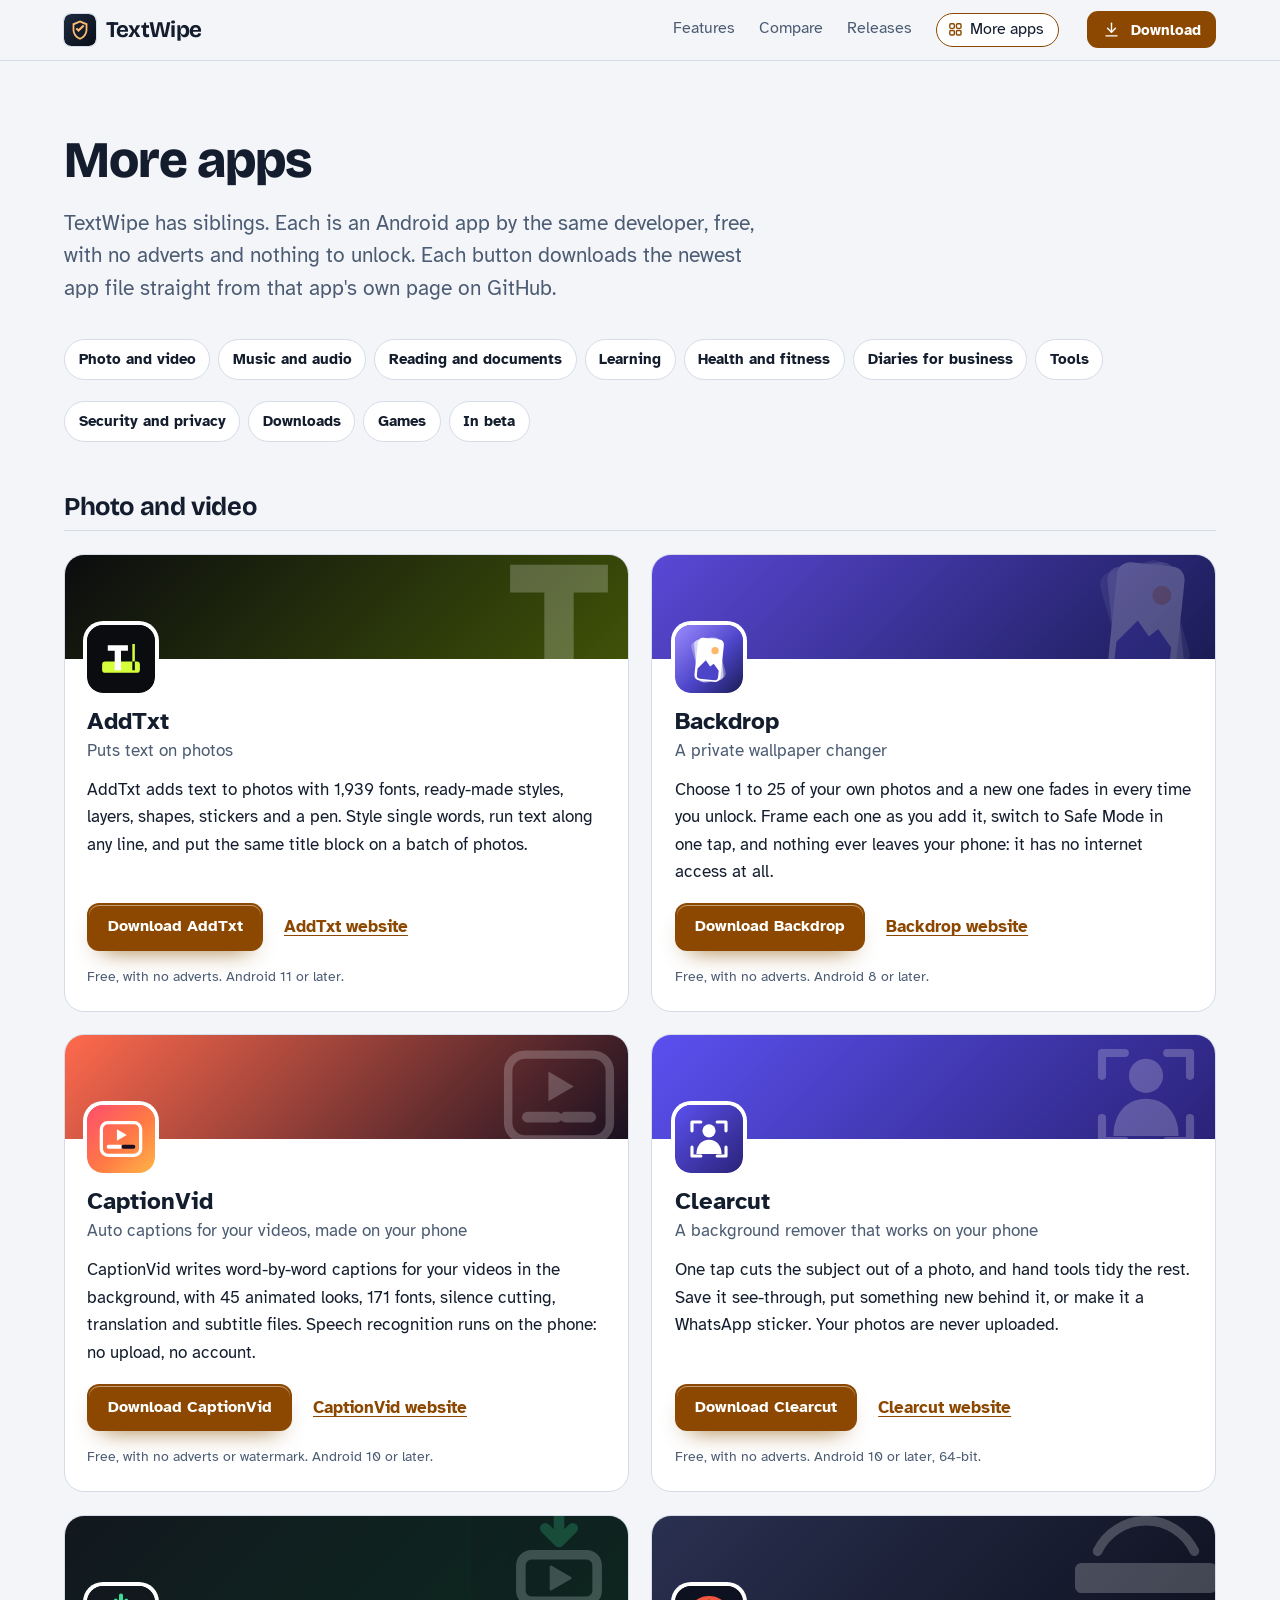
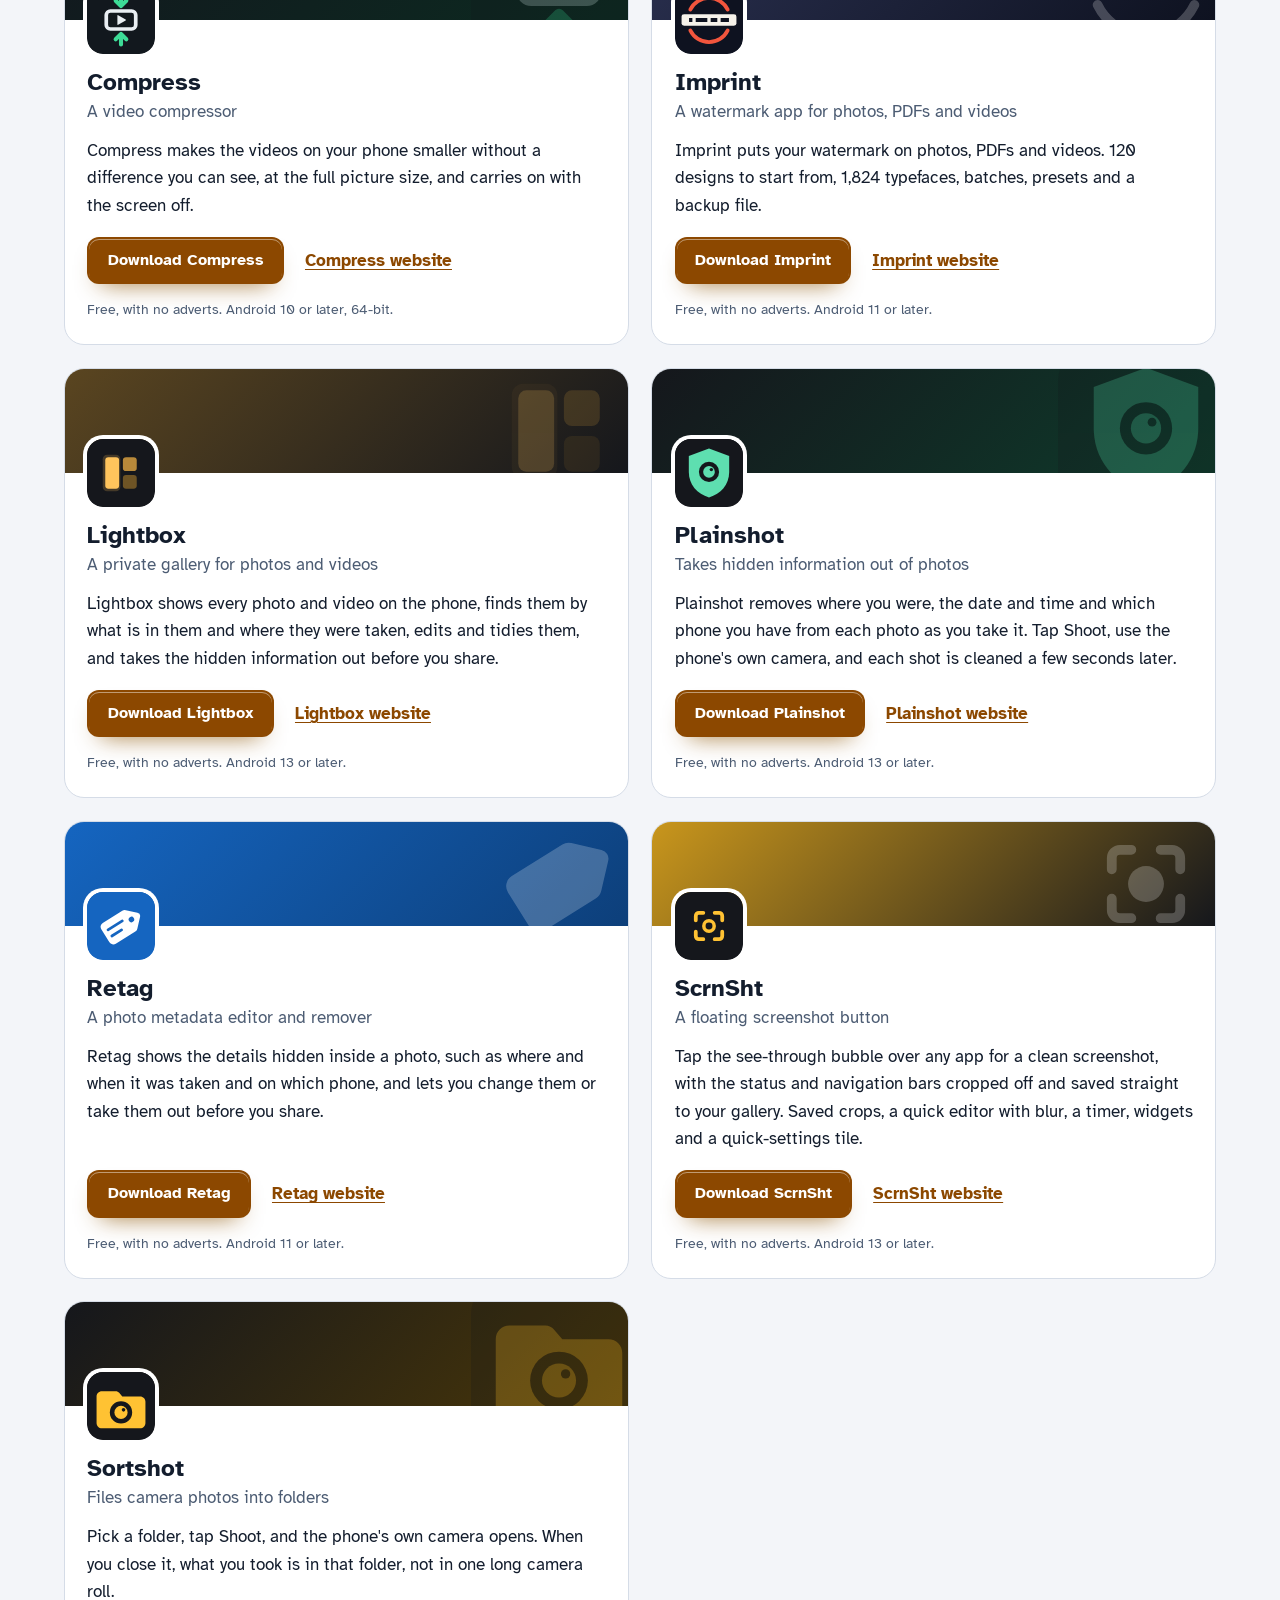
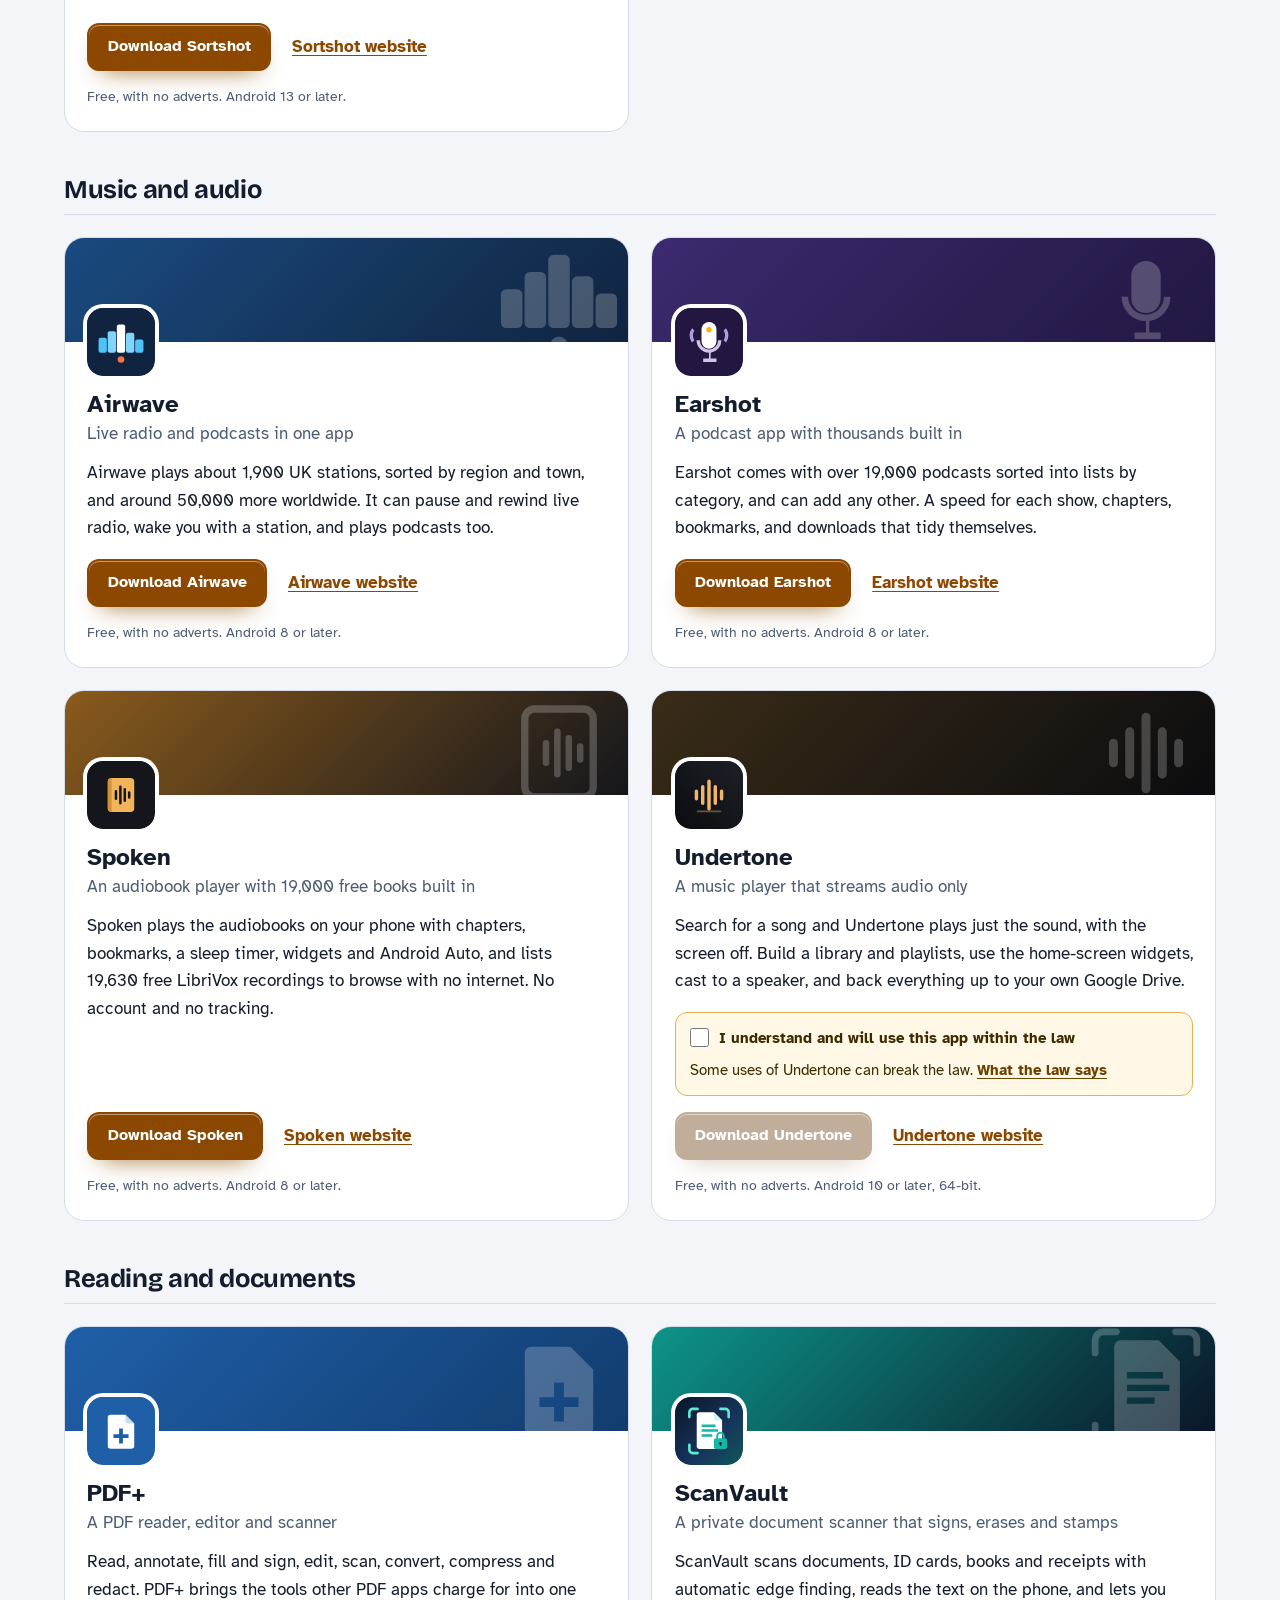
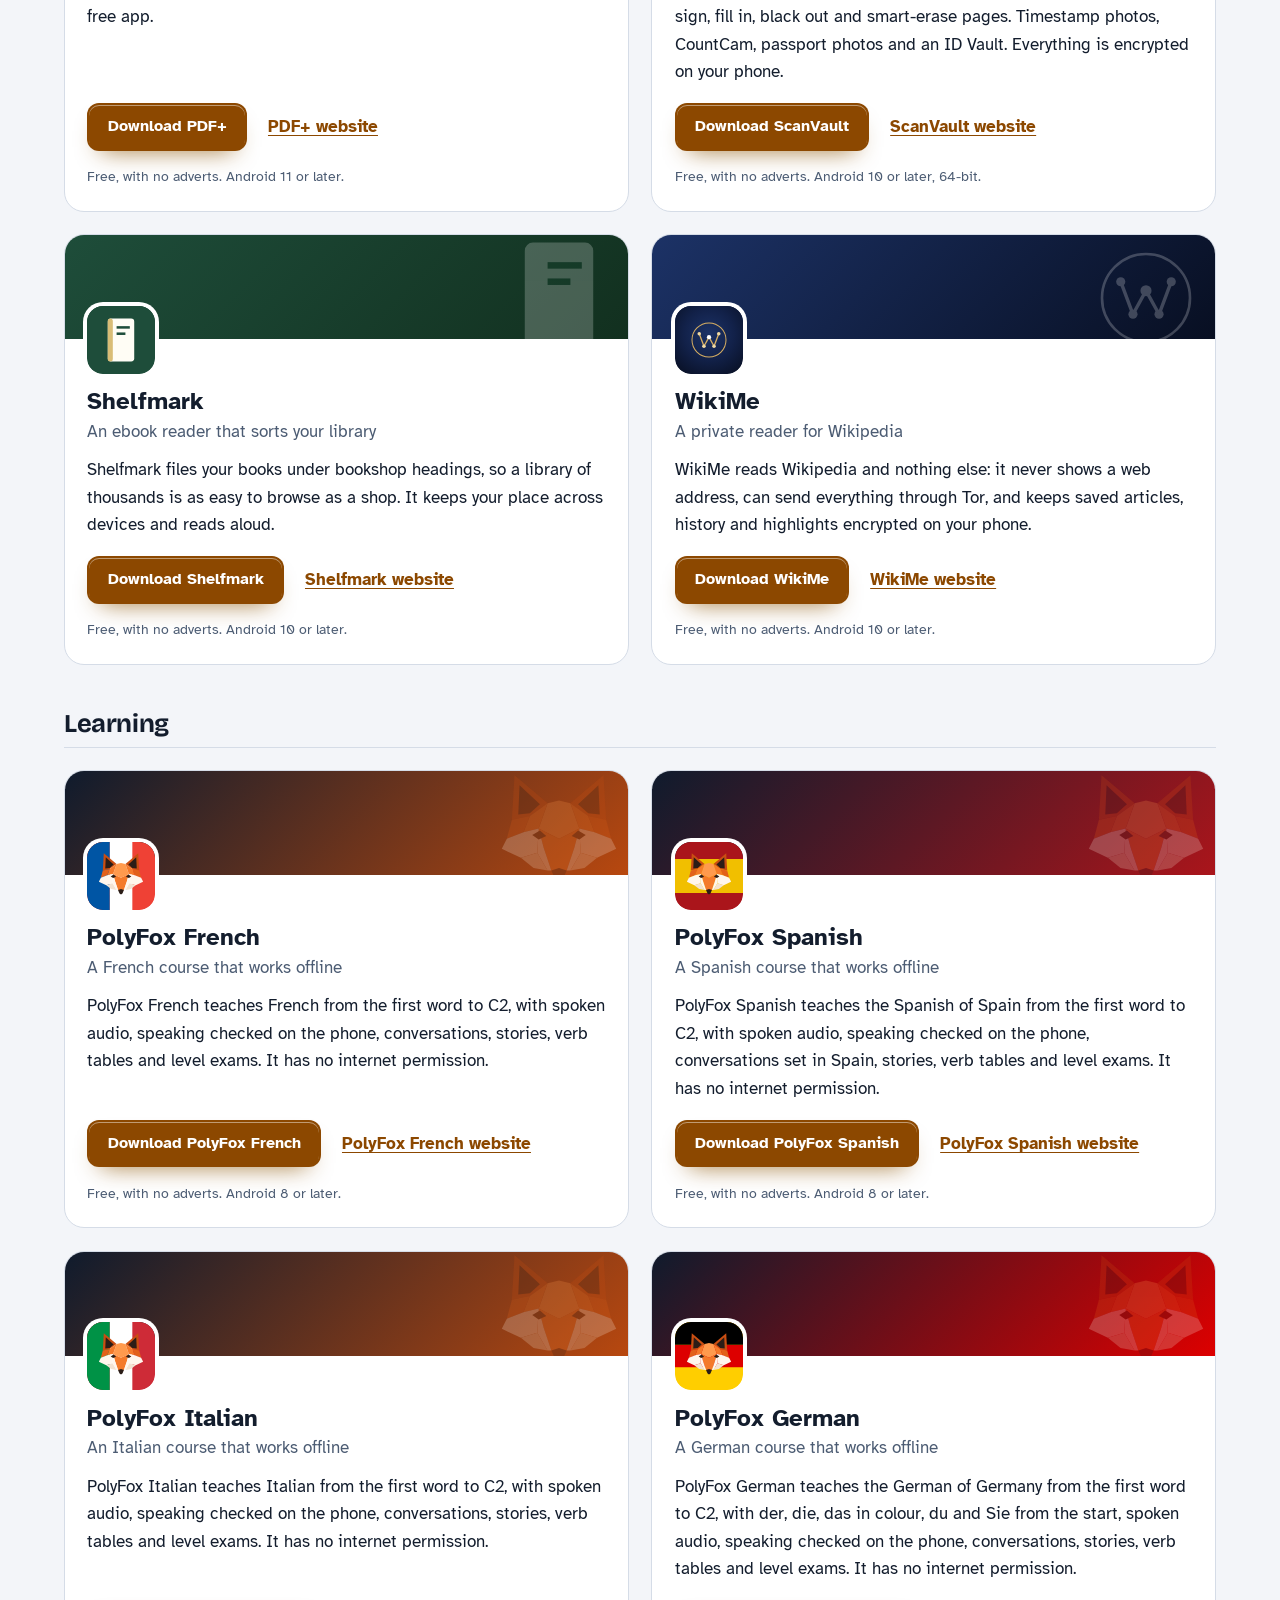
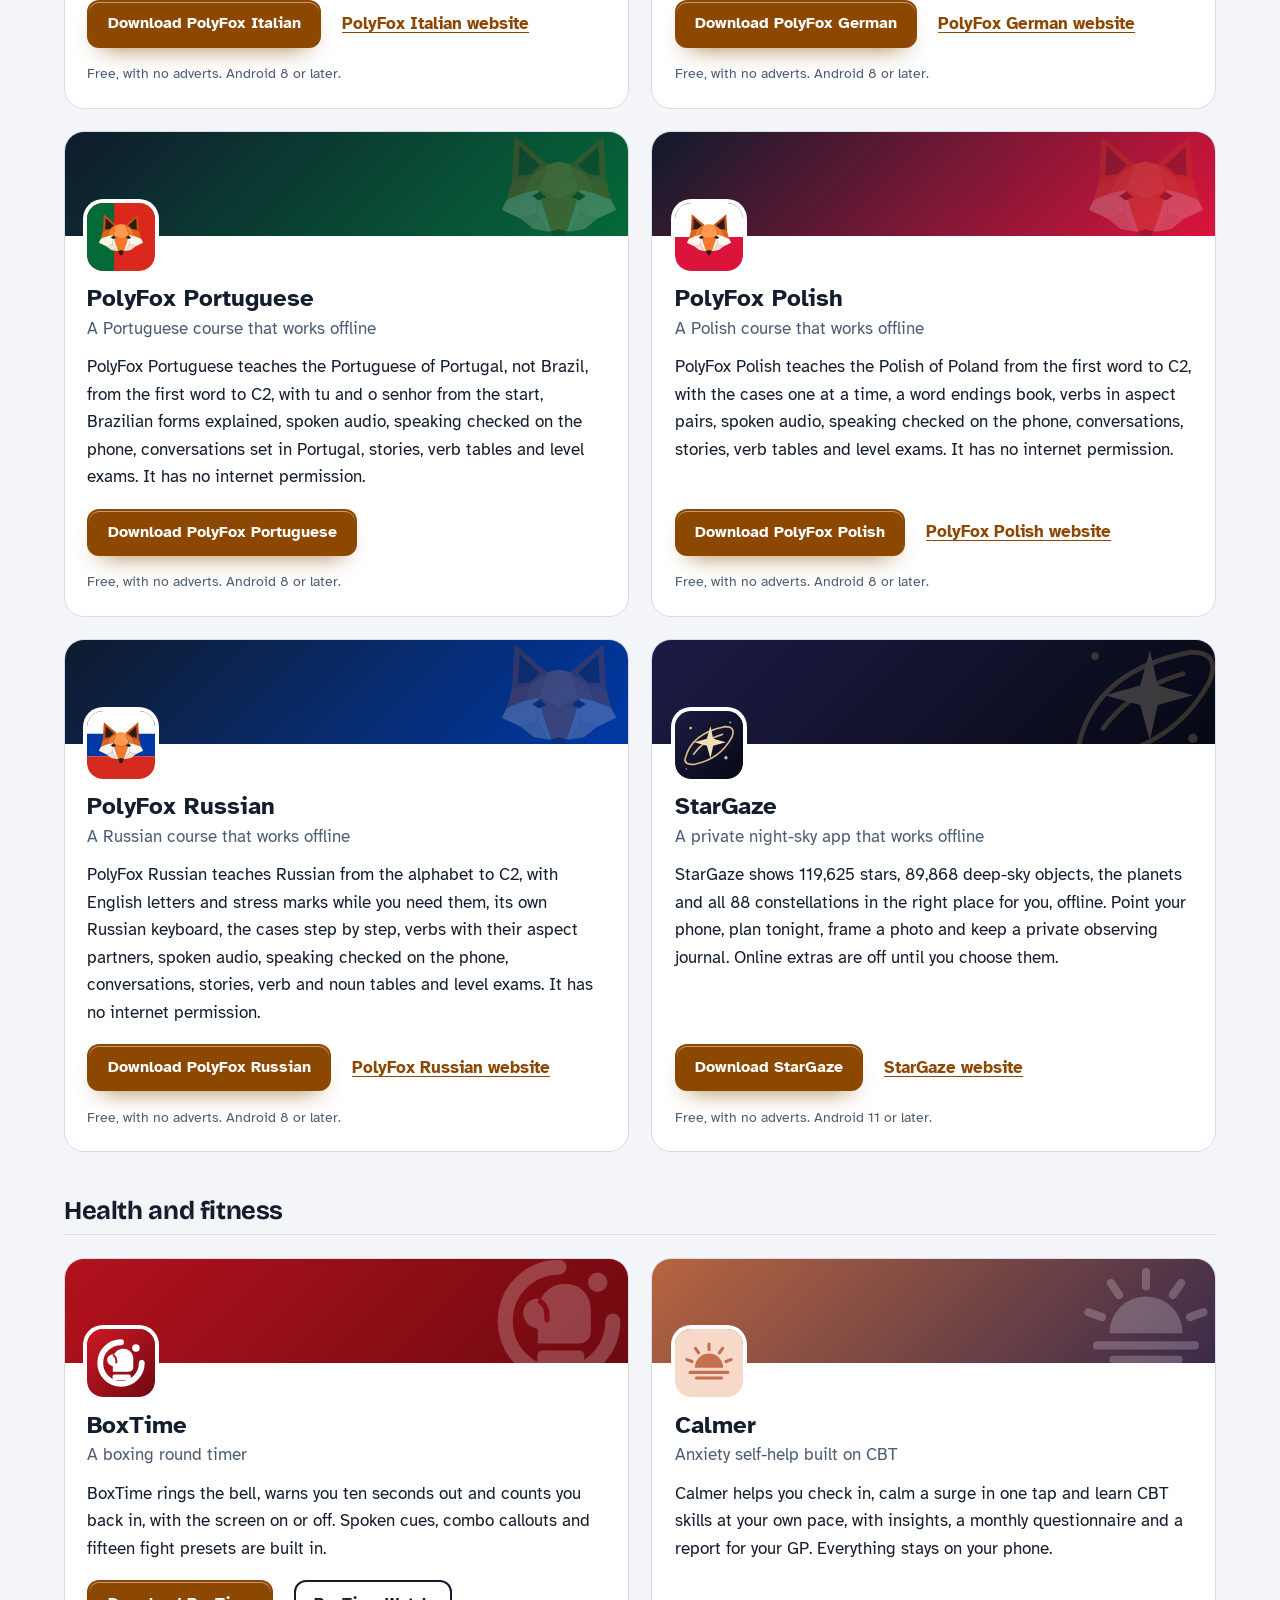
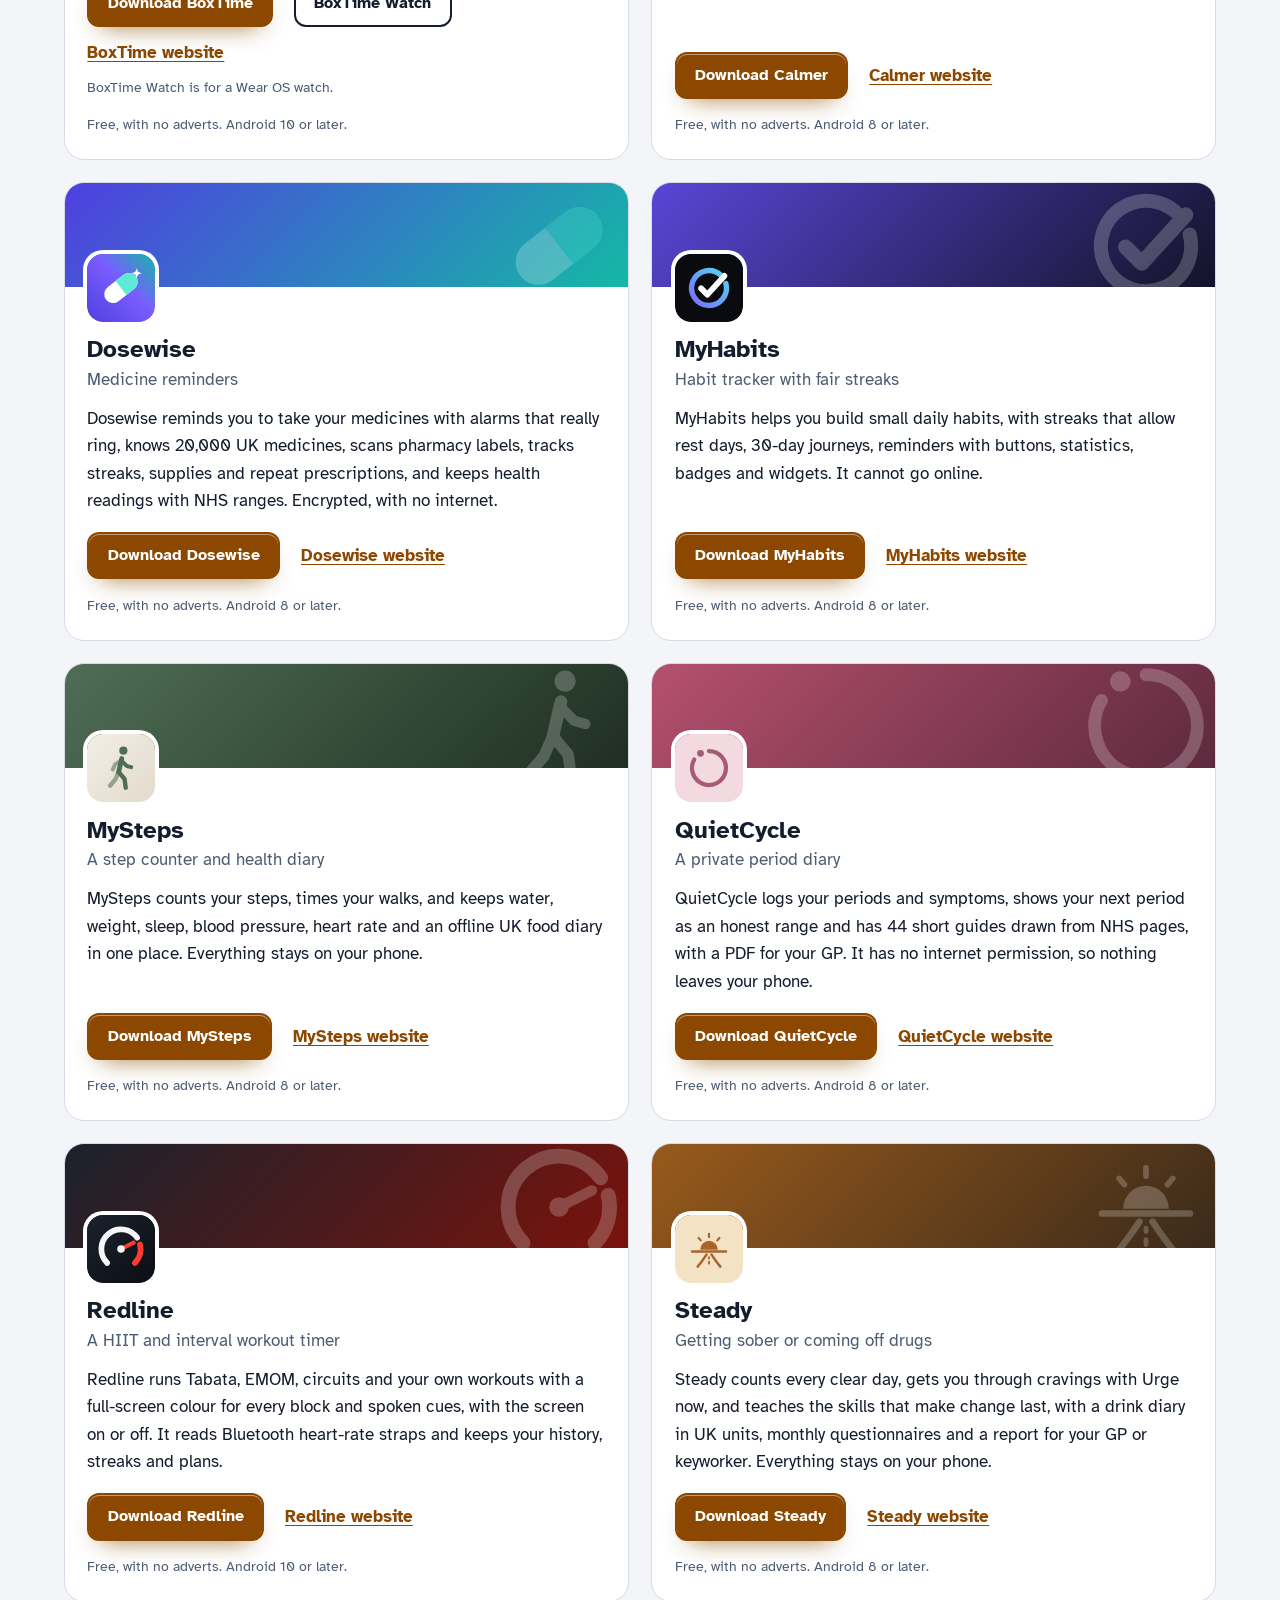
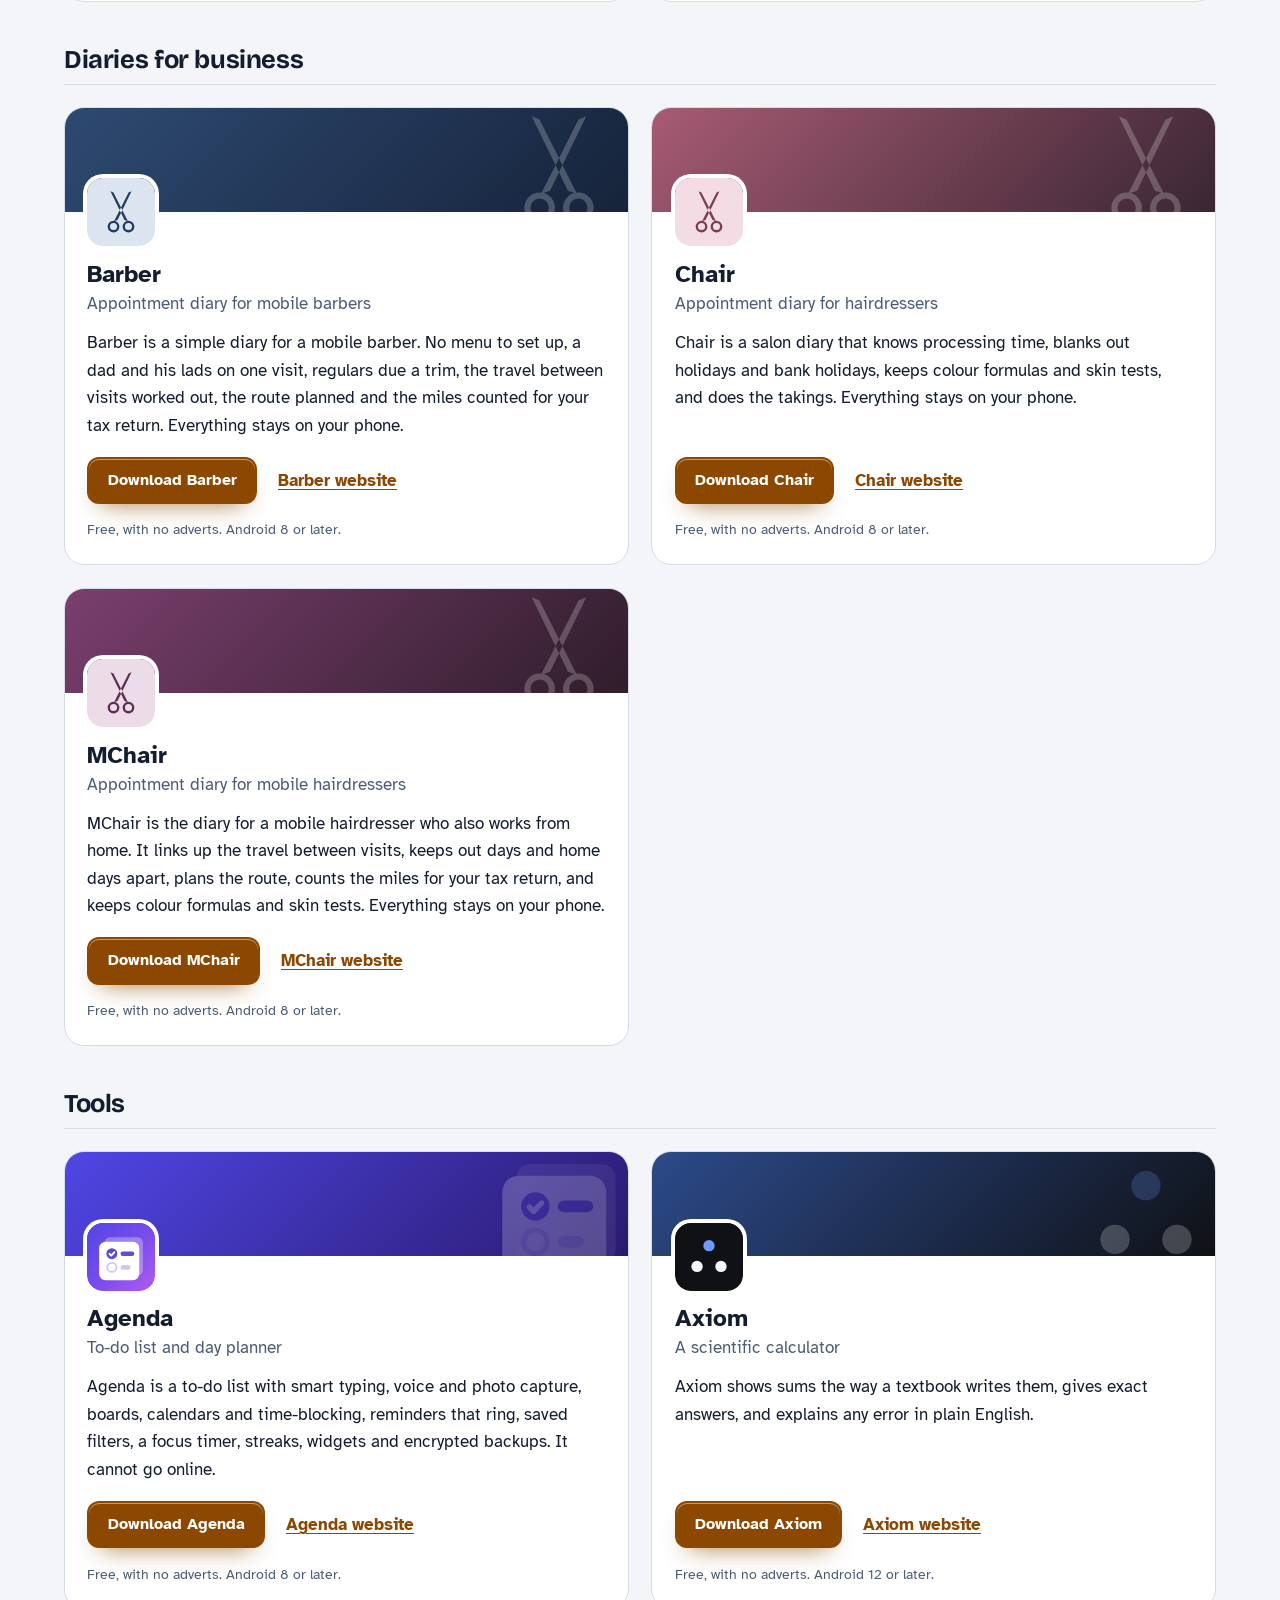
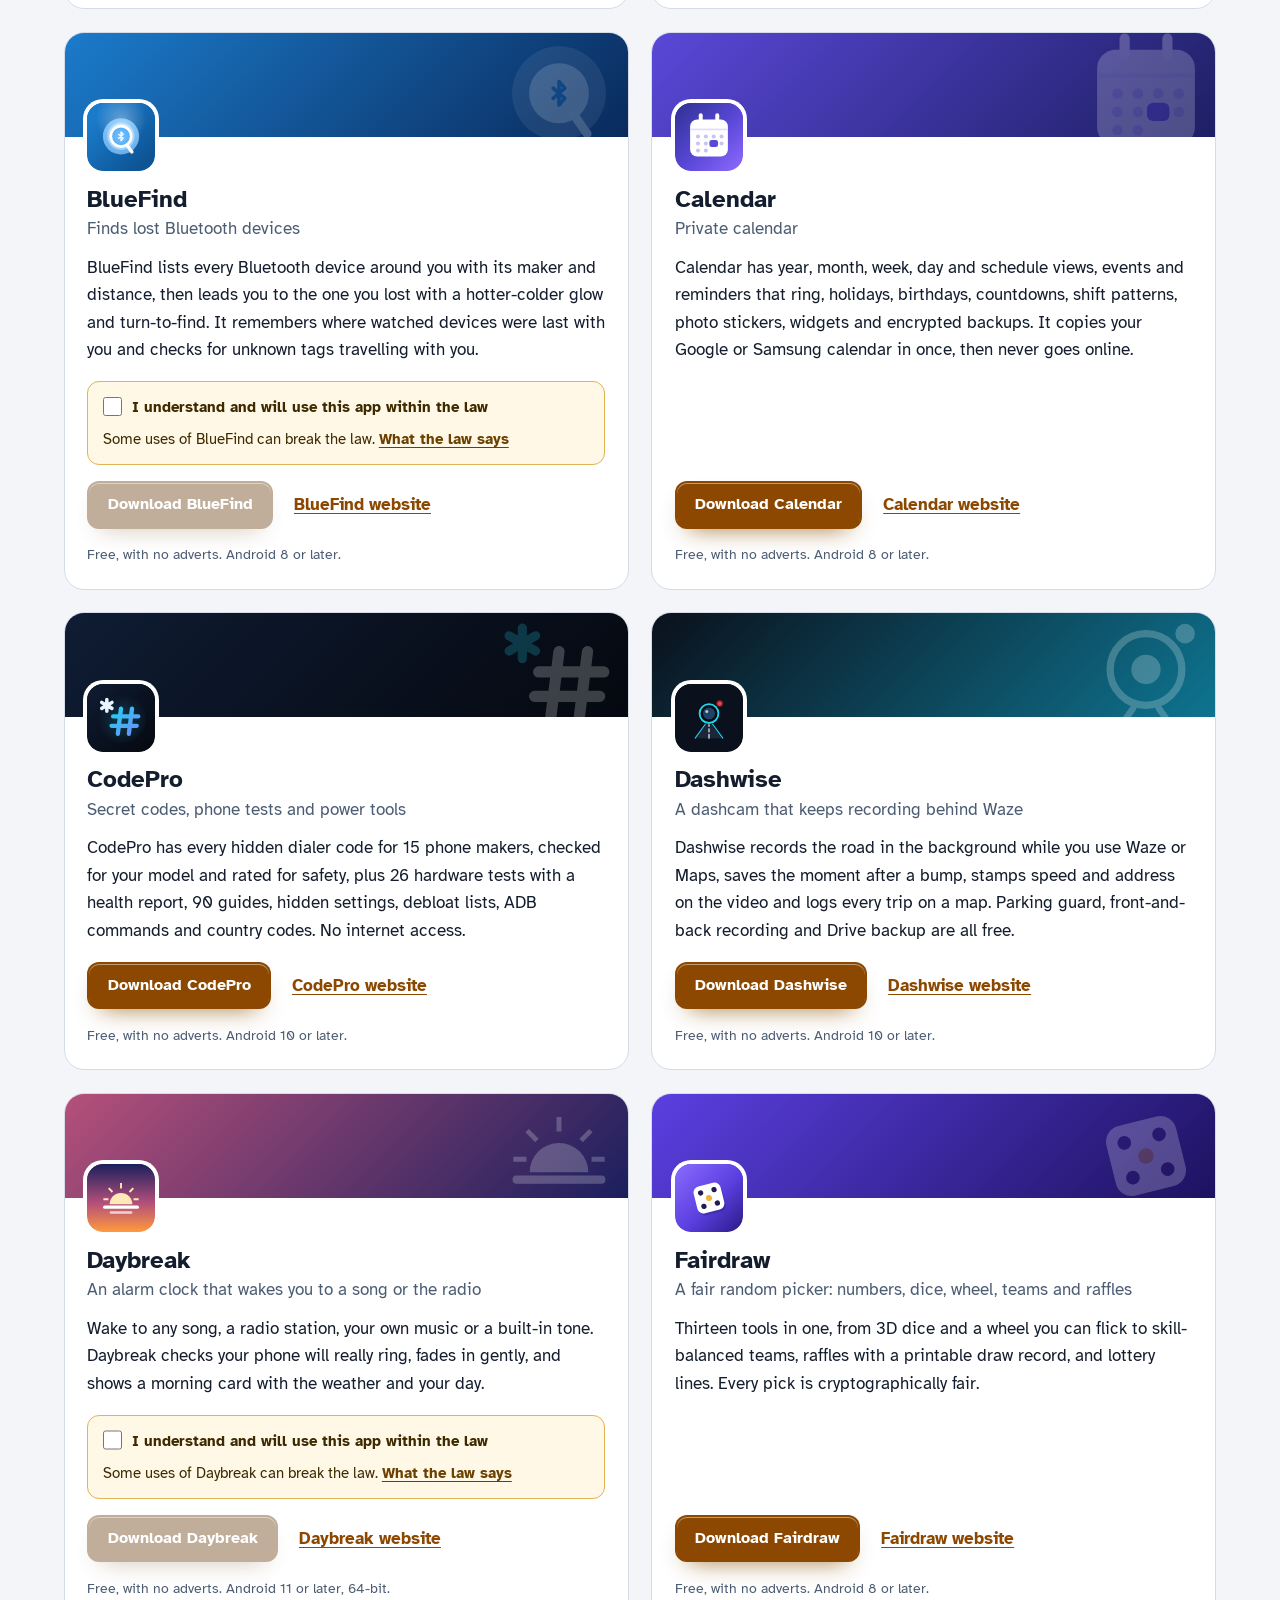
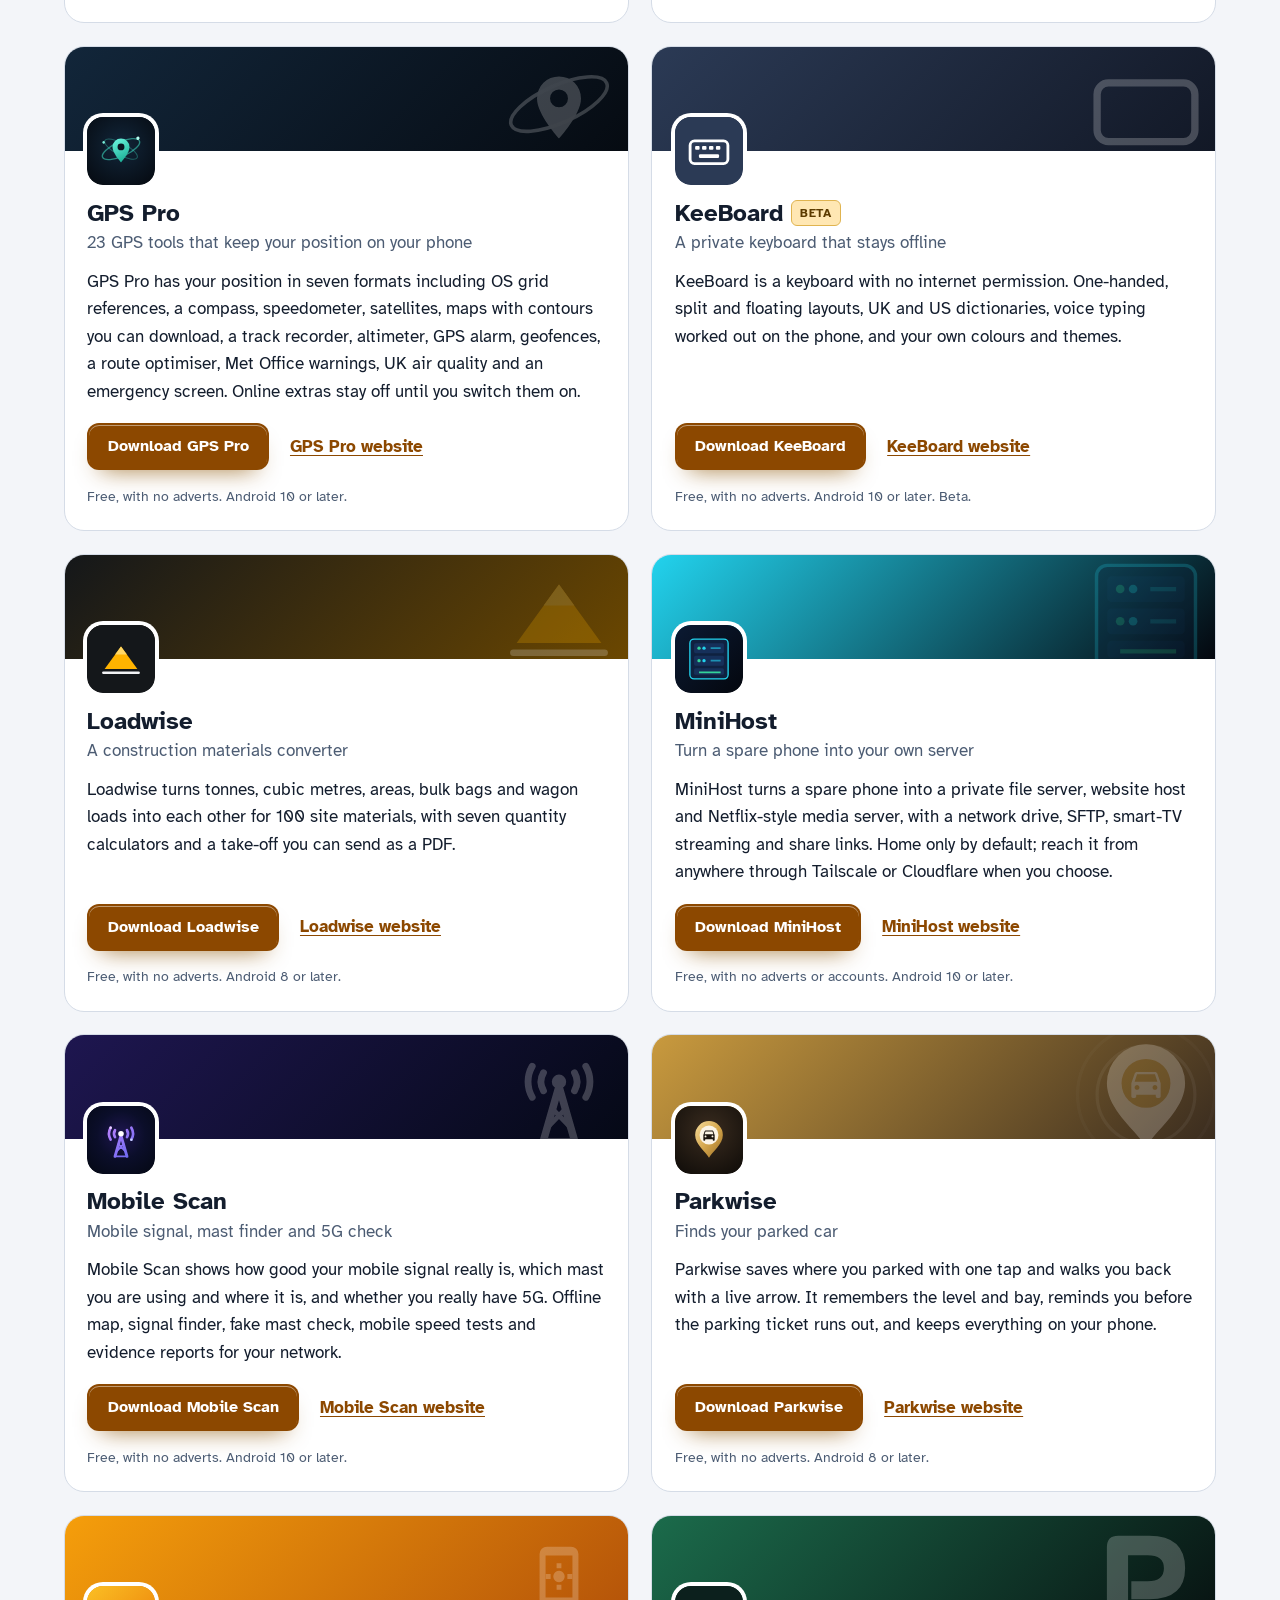
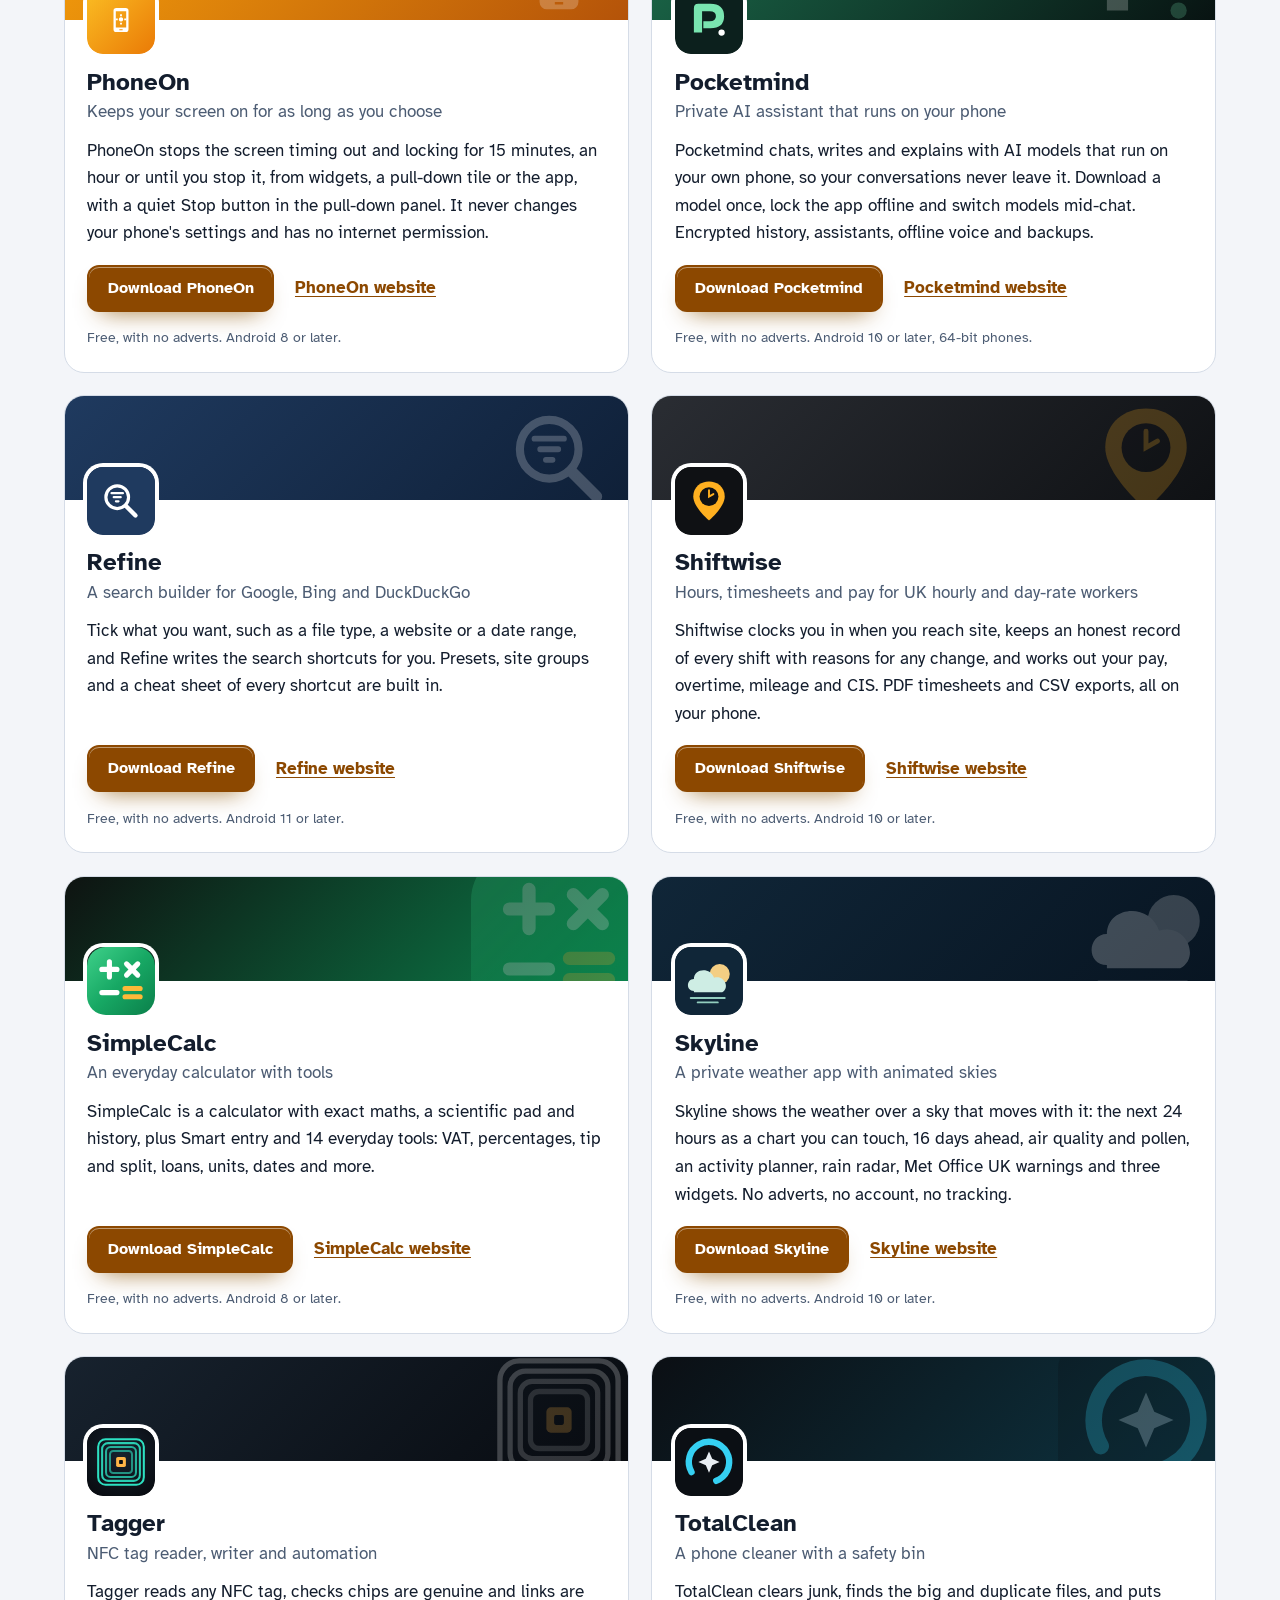
==== more-apps.html @ 90a094b1 "More apps: add MegaGen" ====
<!DOCTYPE html>
<html lang="en-GB">
<head>
<meta charset="utf-8">
<meta name="viewport" content="width=device-width, initial-scale=1">
<title>More free Android apps from the maker of TextWipe</title>
<meta name="description" content="All 92 free Android apps from the maker of TextWipe, in one list by category, each with its download and a link to its website.">
<meta name="author" content="Jonathan Jackson">
<link rel="canonical" href="https://customgpter.github.io/textwipe/more-apps.html">
<meta name="theme-color" content="#f3f5f9" media="(prefers-color-scheme: light)">
<meta name="theme-color" content="#090d16" media="(prefers-color-scheme: dark)">
<meta property="og:type" content="website">
<meta property="og:site_name" content="TextWipe">
<meta property="og:title" content="More free Android apps from the maker of TextWipe">
<meta property="og:description" content="All 92 free Android apps from the maker of TextWipe, in one list by category, each with its download and a link to its website.">
<meta property="og:url" content="https://customgpter.github.io/textwipe/more-apps.html">
<meta property="og:image" content="https://customgpter.github.io/textwipe/assets/og.png">
<meta property="og:image:width" content="1200">
<meta property="og:image:height" content="630">
<meta property="og:image:alt" content="TextWipe&#x27;s Overview screen: a shield, Input paused, permission readiness and the chosen folders">
<meta property="og:locale" content="en_GB">
<meta name="twitter:card" content="summary_large_image">
<link rel="icon" href="./assets/favicon.svg" type="image/svg+xml">
<link rel="apple-touch-icon" href="./assets/apple-touch-icon.png">
<link rel="preload" href="./assets/fonts/bricolage-grotesque-latin.woff2" as="font" type="font/woff2" crossorigin>
<link rel="preload" href="./assets/fonts/atkinson-hyperlegible-latin-400-normal.woff2" as="font" type="font/woff2" crossorigin>
<link rel="stylesheet" href="./assets/site.css?v=1">
<link rel="stylesheet" href="./assets/house.css?v=1">
<script type="application/ld+json">{"@context":"https://schema.org","@type":"ItemList","name":"Apps from the maker of TextWipe","url":"https://customgpter.github.io/textwipe/more-apps.html","itemListElement":[{"@type":"ListItem","position":1,"name":"AddTxt","url":"https://customgpter.github.io/addtxt/"},{"@type":"ListItem","position":2,"name":"Backdrop","url":"https://customgpter.github.io/backdrop/"},{"@type":"ListItem","position":3,"name":"CaptionVid","url":"https://customgpter.github.io/captionvid/"},{"@type":"ListItem","position":4,"name":"Clearcut","url":"https://customgpter.github.io/clearcut/"},{"@type":"ListItem","position":5,"name":"Compress","url":"https://customgpter.github.io/compress/"},{"@type":"ListItem","position":6,"name":"Imprint","url":"https://customgpter.github.io/imprint/"},{"@type":"ListItem","position":7,"name":"Lightbox","url":"https://customgpter.github.io/lightbox/"},{"@type":"ListItem","position":8,"name":"Plainshot","url":"https://customgpter.github.io/plainshot/"},{"@type":"ListItem","position":9,"name":"Retag","url":"https://customgpter.github.io/retag/"},{"@type":"ListItem","position":10,"name":"ScrnSht","url":"https://customgpter.github.io/scrnsht/"},{"@type":"ListItem","position":11,"name":"Sortshot","url":"https://customgpter.github.io/sortshot/"},{"@type":"ListItem","position":12,"name":"Airwave","url":"https://customgpter.github.io/airwave/"},{"@type":"ListItem","position":13,"name":"Earshot","url":"https://customgpter.github.io/earshot/"},{"@type":"ListItem","position":14,"name":"Spoken","url":"https://customgpter.github.io/spoken/"},{"@type":"ListItem","position":15,"name":"Undertone","url":"https://customgpter.github.io/undertone/"},{"@type":"ListItem","position":16,"name":"PDF+","url":"https://customgpter.github.io/pdfplus/"},{"@type":"ListItem","position":17,"name":"ScanVault","url":"https://customgpter.github.io/scanvault/"},{"@type":"ListItem","position":18,"name":"Shelfmark","url":"https://customgpter.github.io/shelfmark/"},{"@type":"ListItem","position":19,"name":"WikiMe","url":"https://customgpter.github.io/wikime/"},{"@type":"ListItem","position":20,"name":"PolyFox French","url":"https://customgpter.github.io/polyfox/"},{"@type":"ListItem","position":21,"name":"PolyFox German","url":"https://customgpter.github.io/polyfox-german/"},{"@type":"ListItem","position":22,"name":"PolyFox Polish","url":"https://customgpter.github.io/polyfox-polish/"},{"@type":"ListItem","position":23,"name":"PolyFox Russian","url":"https://customgpter.github.io/polyfox-russian/"},{"@type":"ListItem","position":24,"name":"StarGaze","url":"https://customgpter.github.io/stargaze/"},{"@type":"ListItem","position":25,"name":"BoxTime","url":"https://customgpter.github.io/boxtime/"},{"@type":"ListItem","position":26,"name":"Calmer","url":"https://customgpter.github.io/calmer/"},{"@type":"ListItem","position":27,"name":"Dosewise","url":"https://customgpter.github.io/dosewise/"},{"@type":"ListItem","position":28,"name":"MyHabits","url":"https://customgpter.github.io/myhabits/"},{"@type":"ListItem","position":29,"name":"MySteps","url":"https://customgpter.github.io/mysteps/"},{"@type":"ListItem","position":30,"name":"QuietCycle","url":"https://customgpter.github.io/quietcycle/"},{"@type":"ListItem","position":31,"name":"Redline","url":"https://customgpter.github.io/redline/"},{"@type":"ListItem","position":32,"name":"Steady","url":"https://customgpter.github.io/steady/"},{"@type":"ListItem","position":33,"name":"Barber","url":"https://customgpter.github.io/barber/"},{"@type":"ListItem","position":34,"name":"Chair","url":"https://customgpter.github.io/chair/"},{"@type":"ListItem","position":35,"name":"MChair","url":"https://customgpter.github.io/mchair/"},{"@type":"ListItem","position":36,"name":"Agenda","url":"https://customgpter.github.io/agenda/"},{"@type":"ListItem","position":37,"name":"Axiom","url":"https://customgpter.github.io/axiom/"},{"@type":"ListItem","position":38,"name":"BlueFind","url":"https://customgpter.github.io/bluefind/"},{"@type":"ListItem","position":39,"name":"Calendar","url":"https://customgpter.github.io/calendar/"},{"@type":"ListItem","position":40,"name":"CodePro","url":"https://customgpter.github.io/codepro/"},{"@type":"ListItem","position":41,"name":"Dashwise","url":"https://customgpter.github.io/dashwise/"},{"@type":"ListItem","position":42,"name":"Daybreak","url":"https://customgpter.github.io/daybreak/"},{"@type":"ListItem","position":43,"name":"Fairdraw","url":"https://customgpter.github.io/fairdraw/"},{"@type":"ListItem","position":44,"name":"GPS Pro","url":"https://customgpter.github.io/gpspro/"},{"@type":"ListItem","position":45,"name":"KeeBoard","url":"https://customgpter.github.io/keeboard/"},{"@type":"ListItem","position":46,"name":"Loadwise","url":"https://customgpter.github.io/loadwise/"},{"@type":"ListItem","position":47,"name":"MiniHost","url":"https://customgpter.github.io/minihost/"},{"@type":"ListItem","position":48,"name":"Mobile Scan","url":"https://customgpter.github.io/mobilescan/"},{"@type":"ListItem","position":49,"name":"Parkwise","url":"https://customgpter.github.io/parkwise/"},{"@type":"ListItem","position":50,"name":"Pocketmind","url":"https://customgpter.github.io/pocketmind/"},{"@type":"ListItem","position":51,"name":"Refine","url":"https://customgpter.github.io/refine/"},{"@type":"ListItem","position":52,"name":"Shiftwise","url":"https://customgpter.github.io/shiftwise/"},{"@type":"ListItem","position":53,"name":"SimpleCalc","url":"https://customgpter.github.io/simplecalc/"},{"@type":"ListItem","position":54,"name":"Skyline","url":"https://customgpter.github.io/skyline/"},{"@type":"ListItem","position":55,"name":"Tagger","url":"https://customgpter.github.io/tagger/"},{"@type":"ListItem","position":56,"name":"TotalClean","url":"https://customgpter.github.io/totalclean/"},{"@type":"ListItem","position":57,"name":"TVLink","url":"https://customgpter.github.io/tvlink/"},{"@type":"ListItem","position":58,"name":"Unbox","url":"https://customgpter.github.io/unbox/"},{"@type":"ListItem","position":59,"name":"WhatsKeep","url":"https://customgpter.github.io/whatskeep/"},{"@type":"ListItem","position":60,"name":"WiFi Scan","url":"https://customgpter.github.io/wifiscan/"},{"@type":"ListItem","position":61,"name":"Auditly","url":"https://customgpter.github.io/auditly/"},{"@type":"ListItem","position":62,"name":"Backchannel","url":"https://customgpter.github.io/backchannel/"},{"@type":"ListItem","position":63,"name":"ENotes","url":"https://customgpter.github.io/enotes/"},{"@type":"ListItem","position":64,"name":"FindMe","url":"https://customgpter.github.io/findme/"},{"@type":"ListItem","position":65,"name":"iLock","url":"https://customgpter.github.io/ilock/"},{"@type":"ListItem","position":66,"name":"ImSafe","url":"https://customgpter.github.io/imsafe/"},{"@type":"ListItem","position":67,"name":"IShred","url":"https://customgpter.github.io/ishred/"},{"@type":"ListItem","position":68,"name":"LockBox","url":"https://customgpter.github.io/lockbox/"},{"@type":"ListItem","position":69,"name":"PassVault","url":"https://customgpter.github.io/passvault/"},{"@type":"ListItem","position":70,"name":"SpyFind","url":"https://customgpter.github.io/spyfind/"},{"@type":"ListItem","position":71,"name":"TextWipe","url":"https://customgpter.github.io/textwipe/"},{"@type":"ListItem","position":72,"name":"Tracewire","url":"https://customgpter.github.io/tracewire/"},{"@type":"ListItem","position":73,"name":"Vigil","url":"https://customgpter.github.io/vigil/"},{"@type":"ListItem","position":74,"name":"Grab","url":"https://customgpter.github.io/grab/"},{"@type":"ListItem","position":75,"name":"Swarm","url":"https://customgpter.github.io/swarm/"},{"@type":"ListItem","position":76,"name":"Plane Games","url":"https://customgpter.github.io/plane-games/"},{"@type":"ListItem","position":77,"name":"Ninefold","url":"https://customgpter.github.io/ninefold/"},{"@type":"ListItem","position":78,"name":"Cubewise","url":"https://customgpter.github.io/cubewise/"},{"@type":"ListItem","position":79,"name":"Tilewise","url":"https://customgpter.github.io/tilewise/"},{"@type":"ListItem","position":80,"name":"Letterwise","url":"https://customgpter.github.io/letterwise/"},{"@type":"ListItem","position":81,"name":"Kingside","url":"https://customgpter.github.io/kingside/"},{"@type":"ListItem","position":82,"name":"Deckhand","url":"https://customgpter.github.io/deckhand/"},{"@type":"ListItem","position":83,"name":"SNESForge","url":"https://customgpter.github.io/snesforge/"},{"@type":"ListItem","position":84,"name":"Fame Boy","url":"https://customgpter.github.io/fameboy/"},{"@type":"ListItem","position":85,"name":"PSPPro","url":"https://customgpter.github.io/psppro/"},{"@type":"ListItem","position":86,"name":"MegaGen","url":"https://customgpter.github.io/megagen/"},{"@type":"ListItem","position":87,"name":"QVR","url":"https://customgpter.github.io/qvr/"},{"@type":"ListItem","position":88,"name":"QVR Watch","url":"https://customgpter.github.io/qvr-watch/"},{"@type":"ListItem","position":89,"name":"QVRLite","url":"https://customgpter.github.io/qvrlite/"},{"@type":"ListItem","position":90,"name":"Onionz","url":"https://customgpter.github.io/onionz/"},{"@type":"ListItem","position":91,"name":"OnionzWeb","url":"https://customgpter.github.io/onionzweb/"}]}</script>
<link rel="stylesheet" href="./assets/apps-list.css?v=1">
<script src="./assets/apps-list.js?v=1" defer></script>
</head>
<body>
<a class="skip" href="#main">Skip to content</a>
<header class="masthead">
<div class="wrap">
<a class="brand" href="./" aria-label="TextWipe home"><svg viewBox="0 0 108 108" aria-hidden="true"><defs><linearGradient id="twbg" x1="0" y1="0" x2="1" y2="1"><stop offset="0" stop-color="#1D2A40"/><stop offset="1" stop-color="#090D16"/></linearGradient></defs><rect width="108" height="108" rx="24" fill="url(#twbg)"/><path fill="#FFBA70" d="M54,22L79,32v20c0,17 -11,29 -25,35C40,81 29,69 29,52V32z"/><path fill="#121C2D" d="M54,29L73,37v15c0,13 -8,23 -19,28C43,75 35,65 35,52V37z"/><path fill="#FFBA70" d="M49,61l-10,-10 5,-5 5,5 15,-15 5,5z"/></svg><span>TextWipe</span></a>
<nav aria-label="Main"><ul><li><a href="./#features">Features</a></li><li><a href="./compare.html">Compare</a></li><li><a href="./releases.html">Releases</a></li><li><a class="more-apps" href="./more-apps.html" aria-current="page"><svg class="ico" viewBox="0 0 24 24" aria-hidden="true"><rect x="4" y="4" width="6.5" height="6.5" rx="1.6"/><rect x="13.5" y="4" width="6.5" height="6.5" rx="1.6"/><rect x="4" y="13.5" width="6.5" height="6.5" rx="1.6"/><rect x="13.5" y="13.5" width="6.5" height="6.5" rx="1.6"/></svg>More apps</a></li></ul></nav>
<a class="button small" href="./#download"><svg class="ico" viewBox="0 0 24 24" aria-hidden="true"><path d="M12 4v11"/><path d="M7 10.5l5 5 5-5"/><path d="M5 20h14"/></svg>Download</a>
</div>
</header>
<main id="main" class="doc">
<div class="wrap">
<div class="measure">
<h1>More apps</h1>
<p class="lede">TextWipe has siblings. Each is an Android app by the same developer, free, with no adverts and nothing to unlock. Each button downloads the newest app file straight from that app's own page on GitHub.</p>
</div>
<!-- apps:start -->
<nav class="mapps-jump" aria-label="App groups"><ul><li><a href="#apps-photo">Photo and video</a></li><li><a href="#apps-audio">Music and audio</a></li><li><a href="#apps-reading">Reading and documents</a></li><li><a href="#apps-learning">Learning</a></li><li><a href="#apps-health">Health and fitness</a></li><li><a href="#apps-diaries">Diaries for business</a></li><li><a href="#apps-tools">Tools</a></li><li><a href="#apps-security">Security and privacy</a></li><li><a href="#apps-downloads">Downloads</a></li><li><a href="#apps-games">Games</a></li><li><a href="#apps-testing">In beta</a></li></ul></nav>
<div class="mapps-group" role="group" aria-labelledby="apps-photo"><h2 class="mapps-cat" id="apps-photo">Photo and video</h2>
<ul class="mapps"><li class="mapp" style="--b:#0b0c0f;--b2:#3f5208"><div class="mapp-cover" aria-hidden="true"><svg viewBox="0 0 108 108"><path fill="#fff" d="M24 22h60v17H63v49H45V39H24z"/></svg></div><div class="mapp-body"><svg class="mapp-icon" viewBox="0 0 108 108" aria-hidden="true"><rect width="108" height="108" rx="24" fill="#0b0c0f"/><path fill="#d4ff3a" d="M29 58h50a5 5 0 0 1 5 5v8a5 5 0 0 1-5 5H29a5 5 0 0 1-5-5v-8a5 5 0 0 1 5-5z"/><path fill="#fff" d="M33 32h32v9H54v31H44V41H33z"/><path fill="#d4ff3a" d="M72 30h4v28h-4z"/><path fill="#0b0c0f" d="M72 58h4v14h-4z"/></svg><h3>AddTxt</h3><p class="mapp-kind">Puts text on photos</p><p class="mapp-say">AddTxt adds text to photos with 1,939 fonts, ready-made styles, layers, shapes, stickers and a pen. Style single words, run text along any line, and put the same title block on a batch of photos.</p><p class="mapp-go"><a class="button" href="https://github.com/CustomGPTer/addtxt/releases/latest/download/AddTxt.apk">Download AddTxt</a><a class="mapp-site" href="https://customgpter.github.io/addtxt/">AddTxt website</a></p><p class="mapp-needs">Free, with no adverts. Android 11 or later.</p></div></li>
<li class="mapp" style="--b:#5a48d6;--b2:#1a1c55"><div class="mapp-cover" aria-hidden="true"><svg viewBox="0 0 108 108"><g transform="translate(54 58) scale(1.3) translate(-54 -58)"><rect x="38" y="30" width="32" height="52" rx="6" fill="#fff" fill-opacity=".3" transform="rotate(-16 54 58)"/><rect x="38" y="30" width="32" height="52" rx="6" fill="#fff" fill-opacity=".6" transform="rotate(-6 54 58)"/><g transform="rotate(6 54 58)"><rect x="38" y="30" width="32" height="52" rx="6" fill="#fff"/><path d="M41 68l9-11 6 7 4-4 7 8v8a4 4 0 0 1-4 4H45a4 4 0 0 1-4-4z" fill="#4d45c9"/><circle cx="60" cy="44" r="4.5" fill="#FFB86B"/></g></g></svg></div><div class="mapp-body"><svg class="mapp-icon" viewBox="0 0 108 108" aria-hidden="true"><defs><linearGradient id="i-backdrop-mapp-cc" x1="0" y1="0" x2="1" y2="1"><stop offset="0" stop-color="#9c8bff"/><stop offset=".55" stop-color="#4d45c9"/><stop offset="1" stop-color="#1a1c55"/></linearGradient></defs><rect width="108" height="108" rx="24" fill="url(#i-backdrop-mapp-cc)"/><g transform="translate(54 58) scale(1.3) translate(-54 -58)"><rect x="38" y="30" width="32" height="52" rx="6" fill="#fff" fill-opacity=".3" transform="rotate(-16 54 58)"/><rect x="38" y="30" width="32" height="52" rx="6" fill="#fff" fill-opacity=".6" transform="rotate(-6 54 58)"/><g transform="rotate(6 54 58)"><rect x="38" y="30" width="32" height="52" rx="6" fill="#fff"/><path d="M41 68l9-11 6 7 4-4 7 8v8a4 4 0 0 1-4 4H45a4 4 0 0 1-4-4z" fill="#4d45c9"/><circle cx="60" cy="44" r="4.5" fill="#FFB86B"/></g></g></svg><h3>Backdrop</h3><p class="mapp-kind">A private wallpaper changer</p><p class="mapp-say">Choose 1 to 25 of your own photos and a new one fades in every time you unlock. Frame each one as you add it, switch to Safe Mode in one tap, and nothing ever leaves your phone: it has no internet access at all.</p><p class="mapp-go"><a class="button" href="https://github.com/CustomGPTer/backdrop/releases/latest/download/Backdrop.apk">Download Backdrop</a><a class="mapp-site" href="https://customgpter.github.io/backdrop/">Backdrop website</a></p><p class="mapp-needs">Free, with no adverts. Android 8 or later.</p></div></li>
<li class="mapp" style="--b:#ff6a4d;--b2:#1a1020"><div class="mapp-cover" aria-hidden="true"><svg viewBox="0 0 108 108"><g transform="translate(54 54) scale(1.3) translate(-54 -54)"><path d="M38,34 h32 a8,8 0 0 1 8,8 v24 a8,8 0 0 1 -8,8 h-32 a8,8 0 0 1 -8,-8 v-24 a8,8 0 0 1 8,-8 z" fill="none" stroke="#fff" stroke-width="4"/><path d="M49,42 L61,49 L49,56 Z" fill="#fff"/><path d="M39,61 h14 a2.5,2.5 0 0 1 0,5 h-14 a2.5,2.5 0 0 1 0,-5 z" fill="#fff"/><path d="M57,61 h12 a2.5,2.5 0 0 1 0,5 h-12 a2.5,2.5 0 0 1 0,-5 z" fill="#ffffff"/></g></svg></div><div class="mapp-body"><svg class="mapp-icon" viewBox="0 0 108 108" aria-hidden="true"><defs><linearGradient id="i-captionvid-cvbg" x1="0" y1="0" x2="1" y2="1"><stop offset="0" stop-color="#ff4d6d"/><stop offset=".55" stop-color="#ff7a45"/><stop offset="1" stop-color="#ffb547"/></linearGradient></defs><rect width="108" height="108" rx="24" fill="url(#i-captionvid-cvbg)"/><g transform="translate(54 54) scale(1.3) translate(-54 -54)"><path d="M38,34 h32 a8,8 0 0 1 8,8 v24 a8,8 0 0 1 -8,8 h-32 a8,8 0 0 1 -8,-8 v-24 a8,8 0 0 1 8,-8 z" fill="none" stroke="#fff" stroke-width="4"/><path d="M49,42 L61,49 L49,56 Z" fill="#fff"/><path d="M39,61 h14 a2.5,2.5 0 0 1 0,5 h-14 a2.5,2.5 0 0 1 0,-5 z" fill="#fff"/><path d="M57,61 h12 a2.5,2.5 0 0 1 0,5 h-12 a2.5,2.5 0 0 1 0,-5 z" fill="#1a1020"/></g></svg><h3>CaptionVid</h3><p class="mapp-kind">Auto captions for your videos, made on your phone</p><p class="mapp-say">CaptionVid writes word-by-word captions for your videos in the background, with 45 animated looks, 171 fonts, silence cutting, translation and subtitle files. Speech recognition runs on the phone: no upload, no account.</p><p class="mapp-go"><a class="button" href="https://github.com/CustomGPTer/captionvid/releases/latest/download/CaptionVid.apk">Download CaptionVid</a><a class="mapp-site" href="https://customgpter.github.io/captionvid/">CaptionVid website</a></p><p class="mapp-needs">Free, with no adverts or watermark. Android 10 or later.</p></div></li><li class="mapp" style="--b:#5b50f0;--b2:#2a2378"><div class="mapp-cover" aria-hidden="true"><svg viewBox="0 0 108 108"><circle cx="54" cy="41" r="10.5" fill="#fff"/><path d="M34 78c0-14.5 8.5-23 20-23s20 8.5 20 23z" fill="#fff"/><path d="M27 41V27h14M67 27h14v14M27 67v14h14M67 81h14V67" fill="none" stroke="#fff" stroke-width="5" stroke-linecap="round" stroke-linejoin="round"/></svg></div><div class="mapp-body"><svg class="mapp-icon" viewBox="0 0 108 108" aria-hidden="true"><defs><linearGradient id="i-clearcut-mapp-cc" x1="0" y1="0" x2="1" y2="1"><stop offset="0" stop-color="#5b50f0"/><stop offset="1" stop-color="#2a2378"/></linearGradient></defs><rect width="108" height="108" rx="24" fill="url(#i-clearcut-mapp-cc)"/><circle cx="54" cy="41" r="10.5" fill="#fff"/><path d="M34 78c0-14.5 8.5-23 20-23s20 8.5 20 23z" fill="#fff"/><path d="M27 41V27h14M67 27h14v14M27 67v14h14M67 81h14V67" fill="none" stroke="#fff" stroke-width="5" stroke-linecap="round" stroke-linejoin="round"/></svg><h3>Clearcut</h3><p class="mapp-kind">A background remover that works on your phone</p><p class="mapp-say">One tap cuts the subject out of a photo, and hand tools tidy the rest. Save it see-through, put something new behind it, or make it a WhatsApp sticker. Your photos are never uploaded.</p><p class="mapp-go"><a class="button" href="https://github.com/CustomGPTer/clearcut/releases/latest/download/Clearcut.apk">Download Clearcut</a><a class="mapp-site" href="https://customgpter.github.io/clearcut/">Clearcut website</a></p><p class="mapp-needs">Free, with no adverts. Android 10 or later, 64-bit.</p></div></li>
<li class="mapp" style="--b:#12181e;--b2:#0c2a20"><div class="mapp-cover" aria-hidden="true"><svg viewBox="0 0 108 108"><rect width="108" height="108" rx="24" fill="#12181e"/><g transform="translate(54 54) scale(1.3) translate(-54 -54)"><path fill="none" stroke="#e9eef3" stroke-width="4.5" stroke-linejoin="round" d="M41 43h26a5 5 0 0 1 5 5v12a5 5 0 0 1-5 5H41a5 5 0 0 1-5-5V48a5 5 0 0 1 5-5z"/><path fill="#e9eef3" d="M50.5 48.2l9.2 5.3a.6.6 0 0 1 0 1l-9.2 5.3a.6.6 0 0 1-.9-.5V48.7a.6.6 0 0 1 .9-.5z"/><path fill="none" stroke="#3ddc97" stroke-width="5" stroke-linecap="round" stroke-linejoin="round" d="M54 24v12M47.5 30.5 54 37l6.5-6.5M54 84V72M47.5 77.5 54 71l6.5 6.5"/></g></svg></div><div class="mapp-body"><svg class="mapp-icon" viewBox="0 0 108 108" aria-hidden="true"><rect width="108" height="108" rx="24" fill="#12181e"/><g transform="translate(54 54) scale(1.3) translate(-54 -54)"><path fill="none" stroke="#e9eef3" stroke-width="4.5" stroke-linejoin="round" d="M41 43h26a5 5 0 0 1 5 5v12a5 5 0 0 1-5 5H41a5 5 0 0 1-5-5V48a5 5 0 0 1 5-5z"/><path fill="#e9eef3" d="M50.5 48.2l9.2 5.3a.6.6 0 0 1 0 1l-9.2 5.3a.6.6 0 0 1-.9-.5V48.7a.6.6 0 0 1 .9-.5z"/><path fill="none" stroke="#3ddc97" stroke-width="5" stroke-linecap="round" stroke-linejoin="round" d="M54 24v12M47.5 30.5 54 37l6.5-6.5M54 84V72M47.5 77.5 54 71l6.5 6.5"/></g></svg><h3>Compress</h3><p class="mapp-kind">A video compressor</p><p class="mapp-say">Compress makes the videos on your phone smaller without a difference you can see, at the full picture size, and carries on with the screen off.</p><p class="mapp-go"><a class="button" href="https://github.com/CustomGPTer/compress/releases/latest/download/Compress.apk">Download Compress</a><a class="mapp-site" href="https://customgpter.github.io/compress/">Compress website</a></p><p class="mapp-needs">Free, with no adverts. Android 10 or later, 64-bit.</p></div></li>
<li class="mapp" style="--b:#2a3050;--b2:#0e1220"><div class="mapp-cover" aria-hidden="true"><svg viewBox="0 0 108 108"><g transform="translate(54 54) scale(1.32) translate(-54 -54)"><path d="M31.5 41.500A25 25 0 0 1 76.500 41.500" fill="none" stroke="#fff" stroke-width="4.5" stroke-linecap="round"/><path d="M76.500 66.500A25 25 0 0 1 31.500 66.500" fill="none" stroke="#fff" stroke-width="4.5" stroke-linecap="round"/><path fill="#fff" d="M24 47h60a3 3 0 0 1 3 3v8a3 3 0 0 1-3 3H24a3 3 0 0 1-3-3v-8a3 3 0 0 1 3-3z"/></g></svg></div><div class="mapp-body"><svg class="mapp-icon" viewBox="0 0 108 108" aria-hidden="true"><rect width="108" height="108" rx="24" fill="#0e1220"/><g transform="translate(54 54) scale(1.32) translate(-54 -54)"><path d="M31.5 41.500A25 25 0 0 1 76.500 41.500" fill="none" stroke="#f2553d" stroke-width="4.5" stroke-linecap="round"/><path d="M76.500 66.500A25 25 0 0 1 31.500 66.500" fill="none" stroke="#f2553d" stroke-width="4.5" stroke-linecap="round"/><path fill="#f6f2ea" d="M24 47h60a3 3 0 0 1 3 3v8a3 3 0 0 1-3 3H24a3 3 0 0 1-3-3v-8a3 3 0 0 1 3-3z"/><path fill="#0e1220" d="M30 51.500h4v5h-4zM38 51.500h14v5H38zM56 51.500h8v5h-8zM68 51.500h10v5H68z"/></g></svg><h3>Imprint</h3><p class="mapp-kind">A watermark app for photos, PDFs and videos</p><p class="mapp-say">Imprint puts your watermark on photos, PDFs and videos. 120 designs to start from, 1,824 typefaces, batches, presets and a backup file.</p><p class="mapp-go"><a class="button" href="https://github.com/CustomGPTer/imprint/releases/latest/download/Imprint.apk">Download Imprint</a><a class="mapp-site" href="https://customgpter.github.io/imprint/">Imprint website</a></p><p class="mapp-needs">Free, with no adverts. Android 11 or later.</p></div></li>
<li class="mapp" style="--b:#5a4520;--b2:#15171c"><div class="mapp-cover" aria-hidden="true"><svg viewBox="0 0 108 108"><path fill="#ffc45c" fill-opacity=".2" d="M32 25h14a7 7 0 0 1 7 7v44a7 7 0 0 1-7 7H32a7 7 0 0 1-7-7V32a7 7 0 0 1 7-7z"/><path fill="#ffc45c" d="M34 29h12a5 5 0 0 1 5 5v40a5 5 0 0 1-5 5H34a5 5 0 0 1-5-5V34a5 5 0 0 1 5-5z"/><path fill="#b8893a" d="M62 29h12a5 5 0 0 1 5 5v12a5 5 0 0 1-5 5H62a5 5 0 0 1-5-5V34a5 5 0 0 1 5-5z"/><path fill="#6e5425" d="M62 57h12a5 5 0 0 1 5 5v12a5 5 0 0 1-5 5H62a5 5 0 0 1-5-5V62a5 5 0 0 1 5-5z"/></svg></div><div class="mapp-body"><svg class="mapp-icon" viewBox="0 0 108 108" aria-hidden="true"><rect width="108" height="108" rx="24" fill="#15171c"/><path fill="#ffc45c" fill-opacity=".2" d="M32 25h14a7 7 0 0 1 7 7v44a7 7 0 0 1-7 7H32a7 7 0 0 1-7-7V32a7 7 0 0 1 7-7z"/><path fill="#ffc45c" d="M34 29h12a5 5 0 0 1 5 5v40a5 5 0 0 1-5 5H34a5 5 0 0 1-5-5V34a5 5 0 0 1 5-5z"/><path fill="#b8893a" d="M62 29h12a5 5 0 0 1 5 5v12a5 5 0 0 1-5 5H62a5 5 0 0 1-5-5V34a5 5 0 0 1 5-5z"/><path fill="#6e5425" d="M62 57h12a5 5 0 0 1 5 5v12a5 5 0 0 1-5 5H62a5 5 0 0 1-5-5V62a5 5 0 0 1 5-5z"/></svg><h3>Lightbox</h3><p class="mapp-kind">A private gallery for photos and videos</p><p class="mapp-say">Lightbox shows every photo and video on the phone, finds them by what is in them and where they were taken, edits and tidies them, and takes the hidden information out before you share.</p><p class="mapp-go"><a class="button" href="https://github.com/CustomGPTer/lightbox/releases/latest/download/Lightbox.apk">Download Lightbox</a><a class="mapp-site" href="https://customgpter.github.io/lightbox/">Lightbox website</a></p><p class="mapp-needs">Free, with no adverts. Android 13 or later.</p></div></li>
<li class="mapp" style="--b:#15171c;--b2:#0e3b2b"><div class="mapp-cover" aria-hidden="true"><svg viewBox="0 0 64 64"><rect width="64" height="64" rx="14" fill="#15171c"/><path d="M32 9l19 7v15c0 12-8 20.5-19 24-11-3.5-19-12-19-24V16z" fill="#5edfb0"/><circle cx="32" cy="31" r="9.5" fill="#15171c"/><circle cx="32" cy="31" r="5.5" fill="#5edfb0"/><circle cx="34.2" cy="28.8" r="1.6" fill="#15171c"/></svg></div><div class="mapp-body"><svg class="mapp-icon" viewBox="0 0 64 64" aria-hidden="true"><rect width="64" height="64" rx="14" fill="#15171c"/><path d="M32 9l19 7v15c0 12-8 20.5-19 24-11-3.5-19-12-19-24V16z" fill="#5edfb0"/><circle cx="32" cy="31" r="9.5" fill="#15171c"/><circle cx="32" cy="31" r="5.5" fill="#5edfb0"/><circle cx="34.2" cy="28.8" r="1.6" fill="#15171c"/></svg><h3>Plainshot</h3><p class="mapp-kind">Takes hidden information out of photos</p><p class="mapp-say">Plainshot removes where you were, the date and time and which phone you have from each photo as you take it. Tap Shoot, use the phone&#x27;s own camera, and each shot is cleaned a few seconds later.</p><p class="mapp-go"><a class="button" href="https://github.com/CustomGPTer/plainshot/releases/latest/download/Plainshot.apk">Download Plainshot</a><a class="mapp-site" href="https://customgpter.github.io/plainshot/">Plainshot website</a></p><p class="mapp-needs">Free, with no adverts. Android 13 or later.</p></div></li>
<li class="mapp" style="--b:#1565c0;--b2:#0d3f7a"><div class="mapp-cover" aria-hidden="true"><svg viewBox="0 0 108 108"><g transform="translate(54 54) scale(1.22) rotate(-32) translate(-54 -54)"><path fill="#fff" d="M36 38h30a6 6 0 0 1 4.2 1.8l11 11a4.5 4.5 0 0 1 0 6.4l-11 11a6 6 0 0 1-4.2 1.8H36a6 6 0 0 1-6-6V44a6 6 0 0 1 6-6z"/></g></svg></div><div class="mapp-body"><svg class="mapp-icon" viewBox="0 0 108 108" aria-hidden="true"><rect width="108" height="108" rx="24" fill="#1565c0"/><g transform="translate(54 54) scale(1.22) rotate(-32) translate(-54 -54)"><path fill="#fff" d="M36 38h30a6 6 0 0 1 4.2 1.8l11 11a4.5 4.5 0 0 1 0 6.4l-11 11a6 6 0 0 1-4.2 1.8H36a6 6 0 0 1-6-6V44a6 6 0 0 1 6-6z"/><circle cx="70" cy="54" r="3.6" fill="#1565c0"/><path fill="#1565c0" d="M37 47.5h22a1.75 1.75 0 0 1 0 3.5H37a1.75 1.75 0 0 1 0-3.5zM37 57h15a1.75 1.75 0 0 1 0 3.5H37a1.75 1.75 0 0 1 0-3.5z"/></g></svg><h3>Retag</h3><p class="mapp-kind">A photo metadata editor and remover</p><p class="mapp-say">Retag shows the details hidden inside a photo, such as where and when it was taken and on which phone, and lets you change them or take them out before you share.</p><p class="mapp-go"><a class="button" href="https://github.com/CustomGPTer/retag/releases/latest/download/Retag.apk">Download Retag</a><a class="mapp-site" href="https://customgpter.github.io/retag/">Retag website</a></p><p class="mapp-needs">Free, with no adverts. Android 11 or later.</p></div></li>
<li class="mapp" style="--b:#c9961c;--b2:#15171c"><div class="mapp-cover" aria-hidden="true"><svg viewBox="0 0 108 108"><path d="M33,45V38a5,5 0,0 1,5 -5H45 M63,33H70a5,5 0,0 1,5 5V45 M75,63V70a5,5 0,0 1,-5 5H63 M45,75H38a5,5 0,0 1,-5 -5V63" fill="none" stroke="#fff" stroke-width="6" stroke-linecap="round" stroke-linejoin="round"/><circle cx="54" cy="54" r="11" fill="#fff"/></svg></div><div class="mapp-body"><svg class="mapp-icon" viewBox="0 0 108 108" aria-hidden="true"><rect width="108" height="108" rx="24" fill="#15171c"/><path d="M33,45V38a5,5 0,0 1,5 -5H45 M63,33H70a5,5 0,0 1,5 5V45 M75,63V70a5,5 0,0 1,-5 5H63 M45,75H38a5,5 0,0 1,-5 -5V63" fill="none" stroke="#FFC233" stroke-width="6" stroke-linecap="round" stroke-linejoin="round"/><circle cx="54" cy="54" r="11" fill="#FFC233"/><circle cx="54" cy="54" r="5.5" fill="#15171c"/></svg><h3>ScrnSht</h3><p class="mapp-kind">A floating screenshot button</p><p class="mapp-say">Tap the see-through bubble over any app for a clean screenshot, with the status and navigation bars cropped off and saved straight to your gallery. Saved crops, a quick editor with blur, a timer, widgets and a quick-settings tile.</p><p class="mapp-go"><a class="button" href="https://github.com/CustomGPTer/scrnsht/releases/latest/download/ScrnSht.apk">Download ScrnSht</a><a class="mapp-site" href="https://customgpter.github.io/scrnsht/">ScrnSht website</a></p><p class="mapp-needs">Free, with no adverts. Android 13 or later.</p></div></li>
<li class="mapp" style="--b:#15171c;--b2:#4a3708"><div class="mapp-cover" aria-hidden="true"><svg viewBox="0 0 64 64"><rect width="64" height="64" rx="14" fill="#15171c"/><path d="M14 18h13c1.3 0 2.5.6 3.3 1.6L33.2 23H50c2.8 0 5 2.2 5 5v20c0 2.8-2.2 5-5 5H14c-2.8 0-5-2.2-5-5V23c0-2.8 2.2-5 5-5z" fill="#ffc233"/><circle cx="32" cy="38" r="10.5" fill="#15171c"/><circle cx="32" cy="38" r="6.2" fill="#ffc233"/><circle cx="34.4" cy="35.6" r="1.7" fill="#15171c"/></svg></div><div class="mapp-body"><svg class="mapp-icon" viewBox="0 0 64 64" aria-hidden="true"><rect width="64" height="64" rx="14" fill="#15171c"/><path d="M14 18h13c1.3 0 2.5.6 3.3 1.6L33.2 23H50c2.8 0 5 2.2 5 5v20c0 2.8-2.2 5-5 5H14c-2.8 0-5-2.2-5-5V23c0-2.8 2.2-5 5-5z" fill="#ffc233"/><circle cx="32" cy="38" r="10.5" fill="#15171c"/><circle cx="32" cy="38" r="6.2" fill="#ffc233"/><circle cx="34.4" cy="35.6" r="1.7" fill="#15171c"/></svg><h3>Sortshot</h3><p class="mapp-kind">Files camera photos into folders</p><p class="mapp-say">Pick a folder, tap Shoot, and the phone&#x27;s own camera opens. When you close it, what you took is in that folder, not in one long camera roll.</p><p class="mapp-go"><a class="button" href="https://github.com/CustomGPTer/sortshot/releases/latest/download/Sortshot.apk">Download Sortshot</a><a class="mapp-site" href="https://customgpter.github.io/sortshot/">Sortshot website</a></p><p class="mapp-needs">Free, with no adverts. Android 13 or later.</p></div></li></ul></div>
<div class="mapps-group" role="group" aria-labelledby="apps-audio"><h2 class="mapps-cat" id="apps-audio">Music and audio</h2>
<ul class="mapps"><li class="mapp" style="--b:#1a4a80;--b2:#10243f"><div class="mapp-cover" aria-hidden="true"><svg viewBox="0 0 108 108"><g transform="translate(54 54) scale(1.32) translate(-56 -55)"><rect x="29" y="50" width="10" height="18" rx="2.5" fill="#fff"/><rect x="40" y="42" width="10" height="26" rx="2.5" fill="#fff"/><rect x="51" y="34" width="10" height="34" rx="2.5" fill="#fff"/><rect x="62" y="44" width="10" height="24" rx="2.5" fill="#fff"/><rect x="73" y="52" width="10" height="16" rx="2.5" fill="#fff"/><circle cx="56" cy="76" r="4" fill="#fff"/></g></svg></div><div class="mapp-body"><svg class="mapp-icon" viewBox="0 0 108 108" aria-hidden="true"><rect width="108" height="108" rx="24" fill="#10243f"/><g transform="translate(54 54) scale(1.32) translate(-56 -55)"><rect x="29" y="50" width="10" height="18" rx="2.5" fill="#4fc3f7"/><rect x="40" y="42" width="10" height="26" rx="2.5" fill="#81d4fa"/><rect x="51" y="34" width="10" height="34" rx="2.5" fill="#fff"/><rect x="62" y="44" width="10" height="24" rx="2.5" fill="#81d4fa"/><rect x="73" y="52" width="10" height="16" rx="2.5" fill="#4fc3f7"/><circle cx="56" cy="76" r="4" fill="#ff7043"/></g></svg><h3>Airwave</h3><p class="mapp-kind">Live radio and podcasts in one app</p><p class="mapp-say">Airwave plays about 1,900 UK stations, sorted by region and town, and around 50,000 more worldwide. It can pause and rewind live radio, wake you with a station, and plays podcasts too.</p><p class="mapp-go"><a class="button" href="https://github.com/CustomGPTer/airwave/releases/latest/download/Airwave.apk">Download Airwave</a><a class="mapp-site" href="https://customgpter.github.io/airwave/">Airwave website</a></p><p class="mapp-needs">Free, with no adverts. Android 8 or later.</p></div></li>
<li class="mapp" style="--b:#3b2a6e;--b2:#231742"><div class="mapp-cover" aria-hidden="true"><svg viewBox="0 0 108 108"><path fill="#fff" d="M54 30a9 9 0 0 1 9 9v14a9 9 0 0 1-18 0V39a9 9 0 0 1 9-9z"/><path fill="#fff" d="M39 52h4a11 11 0 0 0 22 0h4a15 15 0 0 1-13 14.9V74h7v4H47v-4h7v-7.1A15 15 0 0 1 39 52z"/></svg></div><div class="mapp-body"><svg class="mapp-icon" viewBox="0 0 108 108" aria-hidden="true"><rect width="108" height="108" rx="24" fill="#231742"/><g transform="translate(54 54) scale(1.32) translate(-54 -54)"><path fill="#fff" d="M54 30a9 9 0 0 1 9 9v14a9 9 0 0 1-18 0V39a9 9 0 0 1 9-9z"/><path fill="#d1c4e9" d="M39 52h4a11 11 0 0 0 22 0h4a15 15 0 0 1-13 14.9V74h7v4H47v-4h7v-7.1A15 15 0 0 1 39 52z"/><circle cx="54" cy="39.2" r="3.2" fill="#ffb300"/><path fill="#b39ddb" d="M33.5 37.5l2.9 2.7a11 11 0 0 0 0 11.6l-2.9 2.7a15 15 0 0 1 0-17zM74.5 37.5a15 15 0 0 1 0 17l-2.9-2.7a11 11 0 0 0 0-11.6z"/></g></svg><h3>Earshot</h3><p class="mapp-kind">A podcast app with thousands built in</p><p class="mapp-say">Earshot comes with over 19,000 podcasts sorted into lists by category, and can add any other. A speed for each show, chapters, bookmarks, and downloads that tidy themselves.</p><p class="mapp-go"><a class="button" href="https://github.com/CustomGPTer/earshot/releases/latest/download/Earshot.apk">Download Earshot</a><a class="mapp-site" href="https://customgpter.github.io/earshot/">Earshot website</a></p><p class="mapp-needs">Free, with no adverts. Android 8 or later.</p></div></li>
<li class="mapp" style="--b:#8a5a1c;--b2:#14161b"><div class="mapp-cover" aria-hidden="true"><svg viewBox="0 0 108 108"><path d="M39,27h30a6,6 0 0 1 6,6v42a6,6 0 0 1 -6,6h-30a6,6 0 0 1 -6,-6v-42a6,6 0 0 1 6,-6z" fill="none" stroke="#fff" stroke-width="4.5" stroke-linejoin="round"/><path d="M46,48v12M53,41v26M60,45v18M67,50v8" fill="none" stroke="#fff" stroke-width="4" stroke-linecap="round"/></svg></div><div class="mapp-body"><svg class="mapp-icon" viewBox="0 0 108 108" aria-hidden="true"><rect width="108" height="108" rx="24" fill="#14161B"/><path fill="#F2B45A" d="M39,27h30a6,6 0 0 1 6,6v42a6,6 0 0 1 -6,6h-30a6,6 0 0 1 -6,-6v-42a6,6 0 0 1 6,-6z"/><path fill="#D2923A" d="M39,27a6,6 0 0 0 -6,6v42a6,6 0 0 0 6,6z"/><path d="M46,48v12M53,41v26M60,45v18M67,50v8" fill="none" stroke="#14161B" stroke-width="4" stroke-linecap="round"/></svg><h3>Spoken</h3><p class="mapp-kind">An audiobook player with 19,000 free books built in</p><p class="mapp-say">Spoken plays the audiobooks on your phone with chapters, bookmarks, a sleep timer, widgets and Android Auto, and lists 19,630 free LibriVox recordings to browse with no internet. No account and no tracking.</p><p class="mapp-go"><a class="button" href="https://github.com/CustomGPTer/spoken/releases/latest/download/Spoken.apk">Download Spoken</a><a class="mapp-site" href="https://customgpter.github.io/spoken/">Spoken website</a></p><p class="mapp-needs">Free, with no adverts. Android 8 or later.</p></div></li>
<li class="mapp is-gated" style="--b:#3a2c18;--b2:#0b0c0f"><div class="mapp-cover" aria-hidden="true"><svg viewBox="0 0 108 108"><path d="M34 48v12M44 41v26M54 32v44M64 41v26M74 48v12" fill="none" stroke="#fff" stroke-width="5.5" stroke-linecap="round"/></svg></div><div class="mapp-body"><svg class="mapp-icon" viewBox="0 0 108 108" aria-hidden="true"><defs><linearGradient id="i-undertone-G" x1="1" y1="0" x2="0" y2="1"><stop offset="0" stop-color="#1D2027"/><stop offset="1" stop-color="#0B0C0F"/></linearGradient></defs><rect width="108" height="108" rx="24" fill="url(#i-undertone-G)"/><path d="M34 48v12M44 41v26M54 32v44M64 41v26M74 48v12" fill="none" stroke="#F0B46A" stroke-width="5.5" stroke-linecap="round"/><path d="M36 80h36" fill="none" stroke="#F0B46A" stroke-opacity=".4" stroke-width="3" stroke-linecap="round"/></svg><h3>Undertone</h3><p class="mapp-kind">A music player that streams audio only</p><p class="mapp-say">Search for a song and Undertone plays just the sound, with the screen off. Build a library and playlists, use the home-screen widgets, cast to a speaker, and back everything up to your own Google Drive.</p><div class="mapp-law" data-gate><label><input type="checkbox"> I understand and will use this app within the law</label><p>Some uses of Undertone can break the law. <a href="https://customgpter.github.io/undertone/terms.html#law">What the law says</a></p><noscript><p>Turn on JavaScript to download, or use the <a href="https://customgpter.github.io/undertone/">Undertone website</a>.</p></noscript></div><p class="mapp-go"><a class="button" data-href="https://github.com/CustomGPTer/undertone/releases/latest/download/Undertone.apk" aria-disabled="true" role="link" tabindex="-1">Download Undertone</a><a class="mapp-site" href="https://customgpter.github.io/undertone/">Undertone website</a></p><p class="mapp-needs">Free, with no adverts. Android 10 or later, 64-bit.</p></div></li></ul></div>
<div class="mapps-group" role="group" aria-labelledby="apps-reading"><h2 class="mapps-cat" id="apps-reading">Reading and documents</h2>
<ul class="mapps"><li class="mapp" style="--b:#1f5fa8;--b2:#123c6e"><div class="mapp-cover" aria-hidden="true"><svg viewBox="0 0 108 108"><path fill="#fff" d="M37 28h24l14 14v36a4 4 0 0 1-4 4H37a4 4 0 0 1-4-4V32a4 4 0 0 1 4-4z"/><path fill="#1f5fa8" d="M51 50h6v9h9v6h-9v9h-6v-9h-9v-6h9z"/></svg></div><div class="mapp-body"><svg class="mapp-icon" viewBox="0 0 108 108" aria-hidden="true"><rect width="108" height="108" rx="24" fill="#1f5fa8"/><path fill="#fff" d="M37 28h24l14 14v36a4 4 0 0 1-4 4H37a4 4 0 0 1-4-4V32a4 4 0 0 1 4-4z"/><path fill="#c9dbf2" d="M61 28l14 14H65a4 4 0 0 1-4-4z"/><path fill="#1f5fa8" d="M51 50h6v9h9v6h-9v9h-6v-9h-9v-6h9z"/></svg><h3>PDF+</h3><p class="mapp-kind">A PDF reader, editor and scanner</p><p class="mapp-say">Read, annotate, fill and sign, edit, scan, convert, compress and redact. PDF+ brings the tools other PDF apps charge for into one free app.</p><p class="mapp-go"><a class="button" href="https://github.com/CustomGPTer/pdfplus/releases/latest/download/PDFPlus.apk">Download PDF+</a><a class="mapp-site" href="https://customgpter.github.io/pdfplus/">PDF+ website</a></p><p class="mapp-needs">Free, with no adverts. Android 11 or later.</p></div></li>
<li class="mapp" style="--b:#0d9488;--b2:#0a1628"><div class="mapp-cover" aria-hidden="true"><svg viewBox="0 0 108 108"><g transform="translate(54 54) scale(1.3) translate(-54 -55)"><path fill="#fff" d="M42,32h18l10,10v32a3,3 0,0 1,-3 3h-25a3,3 0,0 1,-3 -3v-39a3,3 0,0 1,3 -3z"/><path fill="#0E5A5A" d="M45,47h17v3h-17z M45,53h20v3h-20z M45,59h13v3h-13z"/><path fill="none" stroke="#fff" stroke-width="3.2" stroke-linecap="round" d="M30,38v-6a4,4 0,0 1,4 -4h6 M68,28h6a4,4 0,0 1,4 4v6 M30,72v6a4,4 0,0 0,4 4h6"/></g></svg></div><div class="mapp-body"><svg class="mapp-icon" viewBox="0 0 108 108" aria-hidden="true"><defs><linearGradient id="i-scanvault-svg_sv" x1="0" y1="0" x2="1" y2="1"><stop offset="0" stop-color="#0A1628"/><stop offset=".6" stop-color="#17345C"/><stop offset="1" stop-color="#0E5A5A"/></linearGradient></defs><rect width="108" height="108" rx="24" fill="url(#i-scanvault-svg_sv)"/><g transform="translate(54 54) scale(1.3) translate(-54 -55)"><path fill="#fff" d="M42,32h18l10,10v32a3,3 0,0 1,-3 3h-25a3,3 0,0 1,-3 -3v-39a3,3 0,0 1,3 -3z"/><path fill="#CCF5EE" d="M60,32l10,10h-8a2,2 0,0 1,-2 -2z"/><path fill="#14B8A6" d="M45,47h17v3h-17z M45,53h20v3h-20z M45,59h13v3h-13z"/><path fill="#14B8A6" d="M62,64h12a2,2 0,0 1,2 2v9a2,2 0,0 1,-2 2h-12a2,2 0,0 1,-2 -2v-9a2,2 0,0 1,2 -2z"/><path fill="none" stroke="#14B8A6" stroke-width="2.4" d="M64,64v-3a4,4 0,0 1,8 0v3"/><path fill="#0A1628" d="M68,68.5a1.6,1.6 0,1 1,-0.01 0z M67.2,69.5h1.6v3.5h-1.6z"/><path fill="none" stroke="#5EEAD4" stroke-width="3.2" stroke-linecap="round" d="M30,38v-6a4,4 0,0 1,4 -4h6 M68,28h6a4,4 0,0 1,4 4v6 M30,72v6a4,4 0,0 0,4 4h6"/></g></svg><h3>ScanVault</h3><p class="mapp-kind">A private document scanner that signs, erases and stamps</p><p class="mapp-say">ScanVault scans documents, ID cards, books and receipts with automatic edge finding, reads the text on the phone, and lets you sign, fill in, black out and smart-erase pages. Timestamp photos, CountCam, passport photos and an ID Vault. Everything is encrypted on your phone.</p><p class="mapp-go"><a class="button" href="https://github.com/CustomGPTer/scanvault/releases/latest/download/ScanVault.apk">Download ScanVault</a><a class="mapp-site" href="https://customgpter.github.io/scanvault/">ScanVault website</a></p><p class="mapp-needs">Free, with no adverts. Android 10 or later, 64-bit.</p></div></li>
<li class="mapp" style="--b:#1e4d3a;--b2:#12301f"><div class="mapp-cover" aria-hidden="true"><svg viewBox="0 0 108 108"><rect x="33" y="20" width="42" height="68" rx="5" fill="#fff"/><rect x="47" y="32" width="21" height="4" fill="#1e4d3a"/><rect x="47" y="42" width="14" height="4" fill="#1e4d3a"/></svg></div><div class="mapp-body"><svg class="mapp-icon" viewBox="0 0 108 108" aria-hidden="true"><rect width="108" height="108" rx="24" fill="#1e4d3a"/><rect x="33" y="20" width="42" height="68" rx="5" fill="#fffdf5"/><rect x="33" y="20" width="8" height="68" rx="4" fill="#d9bd76"/><rect x="47" y="32" width="21" height="4" fill="#1e4d3a"/><rect x="47" y="42" width="14" height="4" fill="#1e4d3a"/></svg><h3>Shelfmark</h3><p class="mapp-kind">An ebook reader that sorts your library</p><p class="mapp-say">Shelfmark files your books under bookshop headings, so a library of thousands is as easy to browse as a shop. It keeps your place across devices and reads aloud.</p><p class="mapp-go"><a class="button" href="https://github.com/CustomGPTer/shelfmark/releases/latest/download/Shelfmark.apk">Download Shelfmark</a><a class="mapp-site" href="https://customgpter.github.io/shelfmark/">Shelfmark website</a></p><p class="mapp-needs">Free, with no adverts. Android 10 or later.</p></div></li><li class="mapp" style="--b:#1c3266;--b2:#080f22"><div class="mapp-cover" aria-hidden="true"><svg viewBox="0 0 108 108"><circle cx="54" cy="54" r="27" fill="none" stroke="#fff" stroke-width="1.6"/><path d="M38.5,44 L46,64 L54,49.5 L62,64 L69.5,44" fill="none" stroke="#fff" stroke-width="2.1" stroke-linejoin="round" stroke-linecap="round"/><circle cx="38.5" cy="44" r="2.8" fill="#fff"/><circle cx="46" cy="64" r="2.8" fill="#fff"/><circle cx="54" cy="49.5" r="3.4" fill="#fff"/><circle cx="62" cy="64" r="2.8" fill="#fff"/><circle cx="69.5" cy="44" r="2.8" fill="#fff"/></svg></div><div class="mapp-body"><svg class="mapp-icon" viewBox="0 0 108 108" aria-hidden="true"><defs><radialGradient id="i-wikime-wmbg" cx="0.5" cy="0.41" r="0.75"><stop offset="0" stop-color="#1c3266"/><stop offset="0.5" stop-color="#122149"/><stop offset="1" stop-color="#080f22"/></radialGradient></defs><rect width="108" height="108" rx="24" fill="url(#i-wikime-wmbg)"/><circle cx="54" cy="54" r="27" fill="none" stroke="#D6AE62" stroke-width="1.6"/><path d="M38.5,44 L46,64 L54,49.5 L62,64 L69.5,44" fill="none" stroke="#D6AE62" stroke-width="2.1" stroke-linejoin="round" stroke-linecap="round"/><circle cx="38.5" cy="44" r="2.8" fill="#F1D9A2"/><circle cx="46" cy="64" r="2.8" fill="#F1D9A2"/><circle cx="54" cy="49.5" r="3.4" fill="#fff"/><circle cx="62" cy="64" r="2.8" fill="#F1D9A2"/><circle cx="69.5" cy="44" r="2.8" fill="#F1D9A2"/></svg><h3>WikiMe</h3><p class="mapp-kind">A private reader for Wikipedia</p><p class="mapp-say">WikiMe reads Wikipedia and nothing else: it never shows a web address, can send everything through Tor, and keeps saved articles, history and highlights encrypted on your phone.</p><p class="mapp-go"><a class="button" href="https://github.com/CustomGPTer/wikime/releases/latest/download/WikiMe.apk">Download WikiMe</a><a class="mapp-site" href="https://customgpter.github.io/wikime/">WikiMe website</a></p><p class="mapp-needs">Free, with no adverts. Android 10 or later.</p></div></li></ul></div>
<div class="mapps-group" role="group" aria-labelledby="apps-learning"><h2 class="mapps-cat" id="apps-learning">Learning</h2>
<ul class="mapps"><li class="mapp" style="--b:#0f1b2d;--b2:#b8480f"><div class="mapp-cover" aria-hidden="true"><svg viewBox="0 0 108 108"><polygon fill="#C94E12" points="26.7,17.9 47.0,35.1 36.1,42.9 25.1,45.2"/><polygon fill="#C94E12" points="82.9,45.2 71.9,42.9 61.0,35.1 81.3,17.9"/><polygon fill="#2B1D17" points="29.8,24.1 42.3,35.8 36.1,41.3 29.0,42.1"/><polygon fill="#2B1D17" points="79.0,42.1 71.9,41.3 65.7,35.8 78.2,24.1"/><polygon fill="#FF9A4D" points="54.0,33.5 47.0,35.1 41.5,50.7 54.0,56.9"/><polygon fill="#FF9A4D" points="54.0,56.9 66.5,50.7 61.0,35.1 54.0,33.5"/><polygon fill="#F47A2A" points="47.0,35.1 36.1,42.9 32.2,53.0 41.5,50.7"/><polygon fill="#F47A2A" points="66.5,50.7 75.8,53.0 71.9,42.9 61.0,35.1"/><polygon fill="#E2611A" points="36.1,42.9 25.1,45.2 22.0,56.9 32.2,53.0"/><polygon fill="#E2611A" points="75.8,53.0 86.0,56.9 82.9,45.2 71.9,42.9"/><polygon fill="#FFF6EC" points="32.2,53.0 22.0,56.9 18.9,63.1 30.6,68.6 40.7,65.5 41.5,50.7"/><polygon fill="#FFF6EC" points="66.5,50.7 67.3,65.5 77.4,68.6 89.1,63.1 86.0,56.9 75.8,53.0"/><polygon fill="#F3E3D2" points="30.6,68.6 40.7,65.5 47.0,76.4 38.4,74.8"/><polygon fill="#F3E3D2" points="69.6,74.8 61.0,76.4 67.3,65.5 77.4,68.6"/><polygon fill="#F47A2A" points="41.5,50.7 54.0,56.9 54.0,78.0 49.3,76.4 44.6,62.4"/><polygon fill="#F47A2A" points="63.4,62.4 58.7,76.4 54.0,78.0 54.0,56.9 66.5,50.7"/><polygon fill="#FFF6EC" points="41.5,50.7 44.6,62.4 49.3,76.4 47.0,76.4 40.7,65.5"/><polygon fill="#FFF6EC" points="67.3,65.5 61.0,76.4 58.7,76.4 63.4,62.4 66.5,50.7"/><polygon fill="#2B1D17" points="49.3,76.4 54.0,74.8 58.7,76.4 56.3,81.9 54.0,83.4 51.7,81.9"/><polygon fill="#2B1D17" points="37.6,54.6 42.3,51.8 46.2,55.3 41.5,57.3"/><polygon fill="#2B1D17" points="66.5,57.3 61.8,55.3 65.7,51.8 70.4,54.6"/></svg></div><div class="mapp-body"><svg class="mapp-icon" viewBox="0 0 108 108" aria-hidden="true"><rect width="108" height="108" rx="24" fill="#EF4135"/><path fill="#FFFFFF" d="M36 0H72V108H36Z"/><path fill="#0055A4" d="M24 0H36V108H24A24 24 0 0 1 0 84V24A24 24 0 0 1 24 0Z"/><polygon fill="#C94E12" points="26.7,17.9 47.0,35.1 36.1,42.9 25.1,45.2"/><polygon fill="#C94E12" points="82.9,45.2 71.9,42.9 61.0,35.1 81.3,17.9"/><polygon fill="#2B1D17" points="29.8,24.1 42.3,35.8 36.1,41.3 29.0,42.1"/><polygon fill="#2B1D17" points="79.0,42.1 71.9,41.3 65.7,35.8 78.2,24.1"/><polygon fill="#FF9A4D" points="54.0,33.5 47.0,35.1 41.5,50.7 54.0,56.9"/><polygon fill="#FF9A4D" points="54.0,56.9 66.5,50.7 61.0,35.1 54.0,33.5"/><polygon fill="#F47A2A" points="47.0,35.1 36.1,42.9 32.2,53.0 41.5,50.7"/><polygon fill="#F47A2A" points="66.5,50.7 75.8,53.0 71.9,42.9 61.0,35.1"/><polygon fill="#E2611A" points="36.1,42.9 25.1,45.2 22.0,56.9 32.2,53.0"/><polygon fill="#E2611A" points="75.8,53.0 86.0,56.9 82.9,45.2 71.9,42.9"/><polygon fill="#FFF6EC" points="32.2,53.0 22.0,56.9 18.9,63.1 30.6,68.6 40.7,65.5 41.5,50.7"/><polygon fill="#FFF6EC" points="66.5,50.7 67.3,65.5 77.4,68.6 89.1,63.1 86.0,56.9 75.8,53.0"/><polygon fill="#F3E3D2" points="30.6,68.6 40.7,65.5 47.0,76.4 38.4,74.8"/><polygon fill="#F3E3D2" points="69.6,74.8 61.0,76.4 67.3,65.5 77.4,68.6"/><polygon fill="#F47A2A" points="41.5,50.7 54.0,56.9 54.0,78.0 49.3,76.4 44.6,62.4"/><polygon fill="#F47A2A" points="63.4,62.4 58.7,76.4 54.0,78.0 54.0,56.9 66.5,50.7"/><polygon fill="#FFF6EC" points="41.5,50.7 44.6,62.4 49.3,76.4 47.0,76.4 40.7,65.5"/><polygon fill="#FFF6EC" points="67.3,65.5 61.0,76.4 58.7,76.4 63.4,62.4 66.5,50.7"/><polygon fill="#2B1D17" points="49.3,76.4 54.0,74.8 58.7,76.4 56.3,81.9 54.0,83.4 51.7,81.9"/><polygon fill="#2B1D17" points="37.6,54.6 42.3,51.8 46.2,55.3 41.5,57.3"/><polygon fill="#2B1D17" points="66.5,57.3 61.8,55.3 65.7,51.8 70.4,54.6"/></svg><h3>PolyFox French</h3><p class="mapp-kind">A French course that works offline</p><p class="mapp-say">PolyFox French teaches French from the first word to C2, with spoken audio, speaking checked on the phone, conversations, stories, verb tables and level exams. It has no internet permission.</p><p class="mapp-go"><a class="button" href="https://github.com/CustomGPTer/polyfox/releases/latest/download/PolyFox.apk">Download PolyFox French</a><a class="mapp-site" href="https://customgpter.github.io/polyfox/">PolyFox French website</a></p><p class="mapp-needs">Free, with no adverts. Android 8 or later.</p></div></li><li class="mapp" style="--b:#0f1b2d;--b2:#aa151b"><div class="mapp-cover" aria-hidden="true"><svg viewBox="0 0 108 108"><polygon fill="#C94E12" points="26.7,17.9 47.0,35.1 36.1,42.9 25.1,45.2"/><polygon fill="#C94E12" points="82.9,45.2 71.9,42.9 61.0,35.1 81.3,17.9"/><polygon fill="#2B1D17" points="29.8,24.1 42.3,35.8 36.1,41.3 29.0,42.1"/><polygon fill="#2B1D17" points="79.0,42.1 71.9,41.3 65.7,35.8 78.2,24.1"/><polygon fill="#FF9A4D" points="54.0,33.5 47.0,35.1 41.5,50.7 54.0,56.9"/><polygon fill="#FF9A4D" points="54.0,56.9 66.5,50.7 61.0,35.1 54.0,33.5"/><polygon fill="#F47A2A" points="47.0,35.1 36.1,42.9 32.2,53.0 41.5,50.7"/><polygon fill="#F47A2A" points="66.5,50.7 75.8,53.0 71.9,42.9 61.0,35.1"/><polygon fill="#E2611A" points="36.1,42.9 25.1,45.2 22.0,56.9 32.2,53.0"/><polygon fill="#E2611A" points="75.8,53.0 86.0,56.9 82.9,45.2 71.9,42.9"/><polygon fill="#FFF6EC" points="32.2,53.0 22.0,56.9 18.9,63.1 30.6,68.6 40.7,65.5 41.5,50.7"/><polygon fill="#FFF6EC" points="66.5,50.7 67.3,65.5 77.4,68.6 89.1,63.1 86.0,56.9 75.8,53.0"/><polygon fill="#F3E3D2" points="30.6,68.6 40.7,65.5 47.0,76.4 38.4,74.8"/><polygon fill="#F3E3D2" points="69.6,74.8 61.0,76.4 67.3,65.5 77.4,68.6"/><polygon fill="#F47A2A" points="41.5,50.7 54.0,56.9 54.0,78.0 49.3,76.4 44.6,62.4"/><polygon fill="#F47A2A" points="63.4,62.4 58.7,76.4 54.0,78.0 54.0,56.9 66.5,50.7"/><polygon fill="#FFF6EC" points="41.5,50.7 44.6,62.4 49.3,76.4 47.0,76.4 40.7,65.5"/><polygon fill="#FFF6EC" points="67.3,65.5 61.0,76.4 58.7,76.4 63.4,62.4 66.5,50.7"/><polygon fill="#2B1D17" points="49.3,76.4 54.0,74.8 58.7,76.4 56.3,81.9 54.0,83.4 51.7,81.9"/><polygon fill="#2B1D17" points="37.6,54.6 42.3,51.8 46.2,55.3 41.5,57.3"/><polygon fill="#2B1D17" points="66.5,57.3 61.8,55.3 65.7,51.8 70.4,54.6"/></svg></div><div class="mapp-body"><svg class="mapp-icon" viewBox="0 0 108 108" aria-hidden="true"><rect width="108" height="108" rx="24" fill="#AA151B"/><path fill="#F1BF00" d="M0 27H108V81H0Z"/><polygon fill="#C94E12" points="26.7,17.9 47.0,35.1 36.1,42.9 25.1,45.2"/><polygon fill="#C94E12" points="82.9,45.2 71.9,42.9 61.0,35.1 81.3,17.9"/><polygon fill="#2B1D17" points="29.8,24.1 42.3,35.8 36.1,41.3 29.0,42.1"/><polygon fill="#2B1D17" points="79.0,42.1 71.9,41.3 65.7,35.8 78.2,24.1"/><polygon fill="#FF9A4D" points="54.0,33.5 47.0,35.1 41.5,50.7 54.0,56.9"/><polygon fill="#FF9A4D" points="54.0,56.9 66.5,50.7 61.0,35.1 54.0,33.5"/><polygon fill="#F47A2A" points="47.0,35.1 36.1,42.9 32.2,53.0 41.5,50.7"/><polygon fill="#F47A2A" points="66.5,50.7 75.8,53.0 71.9,42.9 61.0,35.1"/><polygon fill="#E2611A" points="36.1,42.9 25.1,45.2 22.0,56.9 32.2,53.0"/><polygon fill="#E2611A" points="75.8,53.0 86.0,56.9 82.9,45.2 71.9,42.9"/><polygon fill="#FFF6EC" points="32.2,53.0 22.0,56.9 18.9,63.1 30.6,68.6 40.7,65.5 41.5,50.7"/><polygon fill="#FFF6EC" points="66.5,50.7 67.3,65.5 77.4,68.6 89.1,63.1 86.0,56.9 75.8,53.0"/><polygon fill="#F3E3D2" points="30.6,68.6 40.7,65.5 47.0,76.4 38.4,74.8"/><polygon fill="#F3E3D2" points="69.6,74.8 61.0,76.4 67.3,65.5 77.4,68.6"/><polygon fill="#F47A2A" points="41.5,50.7 54.0,56.9 54.0,78.0 49.3,76.4 44.6,62.4"/><polygon fill="#F47A2A" points="63.4,62.4 58.7,76.4 54.0,78.0 54.0,56.9 66.5,50.7"/><polygon fill="#FFF6EC" points="41.5,50.7 44.6,62.4 49.3,76.4 47.0,76.4 40.7,65.5"/><polygon fill="#FFF6EC" points="67.3,65.5 61.0,76.4 58.7,76.4 63.4,62.4 66.5,50.7"/><polygon fill="#2B1D17" points="49.3,76.4 54.0,74.8 58.7,76.4 56.3,81.9 54.0,83.4 51.7,81.9"/><polygon fill="#2B1D17" points="37.6,54.6 42.3,51.8 46.2,55.3 41.5,57.3"/><polygon fill="#2B1D17" points="66.5,57.3 61.8,55.3 65.7,51.8 70.4,54.6"/></svg><h3>PolyFox Spanish</h3><p class="mapp-kind">A Spanish course that works offline</p><p class="mapp-say">PolyFox Spanish teaches the Spanish of Spain from the first word to C2, with spoken audio, speaking checked on the phone, conversations set in Spain, stories, verb tables and level exams. It has no internet permission.</p><p class="mapp-go"><a class="button" href="https://github.com/CustomGPTer/polyfox-spanish/releases/latest/download/PolyFox.apk">Download PolyFox Spanish</a><a class="mapp-site" href="https://customgpter.github.io/polyfox-spanish/">PolyFox Spanish website</a></p><p class="mapp-needs">Free, with no adverts. Android 8 or later.</p></div></li>
<li class="mapp" style="--b:#0f1b2d;--b2:#b8480f"><div class="mapp-cover" aria-hidden="true"><svg viewBox="0 0 108 108"><polygon fill="#C94E12" points="26.7,17.9 47.0,35.1 36.1,42.9 25.1,45.2"/><polygon fill="#C94E12" points="82.9,45.2 71.9,42.9 61.0,35.1 81.3,17.9"/><polygon fill="#2B1D17" points="29.8,24.1 42.3,35.8 36.1,41.3 29.0,42.1"/><polygon fill="#2B1D17" points="79.0,42.1 71.9,41.3 65.7,35.8 78.2,24.1"/><polygon fill="#FF9A4D" points="54.0,33.5 47.0,35.1 41.5,50.7 54.0,56.9"/><polygon fill="#FF9A4D" points="54.0,56.9 66.5,50.7 61.0,35.1 54.0,33.5"/><polygon fill="#F47A2A" points="47.0,35.1 36.1,42.9 32.2,53.0 41.5,50.7"/><polygon fill="#F47A2A" points="66.5,50.7 75.8,53.0 71.9,42.9 61.0,35.1"/><polygon fill="#E2611A" points="36.1,42.9 25.1,45.2 22.0,56.9 32.2,53.0"/><polygon fill="#E2611A" points="75.8,53.0 86.0,56.9 82.9,45.2 71.9,42.9"/><polygon fill="#FFF6EC" points="32.2,53.0 22.0,56.9 18.9,63.1 30.6,68.6 40.7,65.5 41.5,50.7"/><polygon fill="#FFF6EC" points="66.5,50.7 67.3,65.5 77.4,68.6 89.1,63.1 86.0,56.9 75.8,53.0"/><polygon fill="#F3E3D2" points="30.6,68.6 40.7,65.5 47.0,76.4 38.4,74.8"/><polygon fill="#F3E3D2" points="69.6,74.8 61.0,76.4 67.3,65.5 77.4,68.6"/><polygon fill="#F47A2A" points="41.5,50.7 54.0,56.9 54.0,78.0 49.3,76.4 44.6,62.4"/><polygon fill="#F47A2A" points="63.4,62.4 58.7,76.4 54.0,78.0 54.0,56.9 66.5,50.7"/><polygon fill="#FFF6EC" points="41.5,50.7 44.6,62.4 49.3,76.4 47.0,76.4 40.7,65.5"/><polygon fill="#FFF6EC" points="67.3,65.5 61.0,76.4 58.7,76.4 63.4,62.4 66.5,50.7"/><polygon fill="#2B1D17" points="49.3,76.4 54.0,74.8 58.7,76.4 56.3,81.9 54.0,83.4 51.7,81.9"/><polygon fill="#2B1D17" points="37.6,54.6 42.3,51.8 46.2,55.3 41.5,57.3"/><polygon fill="#2B1D17" points="66.5,57.3 61.8,55.3 65.7,51.8 70.4,54.6"/></svg></div><div class="mapp-body"><svg class="mapp-icon" viewBox="0 0 108 108" aria-hidden="true"><rect width="108" height="108" rx="24" fill="#CE2B37"/><path fill="#FFFFFF" d="M36 0H72V108H36Z"/><path fill="#009246" d="M24 0H36V108H24A24 24 0 0 1 0 84V24A24 24 0 0 1 24 0Z"/><polygon fill="#C94E12" points="26.7,17.9 47.0,35.1 36.1,42.9 25.1,45.2"/><polygon fill="#C94E12" points="82.9,45.2 71.9,42.9 61.0,35.1 81.3,17.9"/><polygon fill="#2B1D17" points="29.8,24.1 42.3,35.8 36.1,41.3 29.0,42.1"/><polygon fill="#2B1D17" points="79.0,42.1 71.9,41.3 65.7,35.8 78.2,24.1"/><polygon fill="#FF9A4D" points="54.0,33.5 47.0,35.1 41.5,50.7 54.0,56.9"/><polygon fill="#FF9A4D" points="54.0,56.9 66.5,50.7 61.0,35.1 54.0,33.5"/><polygon fill="#F47A2A" points="47.0,35.1 36.1,42.9 32.2,53.0 41.5,50.7"/><polygon fill="#F47A2A" points="66.5,50.7 75.8,53.0 71.9,42.9 61.0,35.1"/><polygon fill="#E2611A" points="36.1,42.9 25.1,45.2 22.0,56.9 32.2,53.0"/><polygon fill="#E2611A" points="75.8,53.0 86.0,56.9 82.9,45.2 71.9,42.9"/><polygon fill="#FFF6EC" points="32.2,53.0 22.0,56.9 18.9,63.1 30.6,68.6 40.7,65.5 41.5,50.7"/><polygon fill="#FFF6EC" points="66.5,50.7 67.3,65.5 77.4,68.6 89.1,63.1 86.0,56.9 75.8,53.0"/><polygon fill="#F3E3D2" points="30.6,68.6 40.7,65.5 47.0,76.4 38.4,74.8"/><polygon fill="#F3E3D2" points="69.6,74.8 61.0,76.4 67.3,65.5 77.4,68.6"/><polygon fill="#F47A2A" points="41.5,50.7 54.0,56.9 54.0,78.0 49.3,76.4 44.6,62.4"/><polygon fill="#F47A2A" points="63.4,62.4 58.7,76.4 54.0,78.0 54.0,56.9 66.5,50.7"/><polygon fill="#FFF6EC" points="41.5,50.7 44.6,62.4 49.3,76.4 47.0,76.4 40.7,65.5"/><polygon fill="#FFF6EC" points="67.3,65.5 61.0,76.4 58.7,76.4 63.4,62.4 66.5,50.7"/><polygon fill="#2B1D17" points="49.3,76.4 54.0,74.8 58.7,76.4 56.3,81.9 54.0,83.4 51.7,81.9"/><polygon fill="#2B1D17" points="37.6,54.6 42.3,51.8 46.2,55.3 41.5,57.3"/><polygon fill="#2B1D17" points="66.5,57.3 61.8,55.3 65.7,51.8 70.4,54.6"/></svg><h3>PolyFox Italian</h3><p class="mapp-kind">An Italian course that works offline</p><p class="mapp-say">PolyFox Italian teaches Italian from the first word to C2, with spoken audio, speaking checked on the phone, conversations, stories, verb tables and level exams. It has no internet permission.</p><p class="mapp-go"><a class="button" href="https://github.com/CustomGPTer/polyfox-italian/releases/latest/download/PolyFox-Italian.apk">Download PolyFox Italian</a><a class="mapp-site" href="https://customgpter.github.io/polyfox-italian/">PolyFox Italian website</a></p><p class="mapp-needs">Free, with no adverts. Android 8 or later.</p></div></li>
<li class="mapp" style="--b:#0f1b2d;--b2:#dd0000"><div class="mapp-cover" aria-hidden="true"><svg viewBox="0 0 108 108"><polygon fill="#C94E12" points="26.7,17.9 47.0,35.1 36.1,42.9 25.1,45.2"/><polygon fill="#C94E12" points="82.9,45.2 71.9,42.9 61.0,35.1 81.3,17.9"/><polygon fill="#2B1D17" points="29.8,24.1 42.3,35.8 36.1,41.3 29.0,42.1"/><polygon fill="#2B1D17" points="79.0,42.1 71.9,41.3 65.7,35.8 78.2,24.1"/><polygon fill="#FF9A4D" points="54.0,33.5 47.0,35.1 41.5,50.7 54.0,56.9"/><polygon fill="#FF9A4D" points="54.0,56.9 66.5,50.7 61.0,35.1 54.0,33.5"/><polygon fill="#F47A2A" points="47.0,35.1 36.1,42.9 32.2,53.0 41.5,50.7"/><polygon fill="#F47A2A" points="66.5,50.7 75.8,53.0 71.9,42.9 61.0,35.1"/><polygon fill="#E2611A" points="36.1,42.9 25.1,45.2 22.0,56.9 32.2,53.0"/><polygon fill="#E2611A" points="75.8,53.0 86.0,56.9 82.9,45.2 71.9,42.9"/><polygon fill="#FFF6EC" points="32.2,53.0 22.0,56.9 18.9,63.1 30.6,68.6 40.7,65.5 41.5,50.7"/><polygon fill="#FFF6EC" points="66.5,50.7 67.3,65.5 77.4,68.6 89.1,63.1 86.0,56.9 75.8,53.0"/><polygon fill="#F3E3D2" points="30.6,68.6 40.7,65.5 47.0,76.4 38.4,74.8"/><polygon fill="#F3E3D2" points="69.6,74.8 61.0,76.4 67.3,65.5 77.4,68.6"/><polygon fill="#F47A2A" points="41.5,50.7 54.0,56.9 54.0,78.0 49.3,76.4 44.6,62.4"/><polygon fill="#F47A2A" points="63.4,62.4 58.7,76.4 54.0,78.0 54.0,56.9 66.5,50.7"/><polygon fill="#FFF6EC" points="41.5,50.7 44.6,62.4 49.3,76.4 47.0,76.4 40.7,65.5"/><polygon fill="#FFF6EC" points="67.3,65.5 61.0,76.4 58.7,76.4 63.4,62.4 66.5,50.7"/><polygon fill="#2B1D17" points="49.3,76.4 54.0,74.8 58.7,76.4 56.3,81.9 54.0,83.4 51.7,81.9"/><polygon fill="#2B1D17" points="37.6,54.6 42.3,51.8 46.2,55.3 41.5,57.3"/><polygon fill="#2B1D17" points="66.5,57.3 61.8,55.3 65.7,51.8 70.4,54.6"/></svg></div><div class="mapp-body"><svg class="mapp-icon" viewBox="0 0 108 108" aria-hidden="true"><rect width="108" height="108" rx="24" fill="#FFCE00"/><path fill="#DD0000" d="M0 36H108V72H0Z"/><path fill="#000000" d="M24 0H84A24 24 0 0 1 108 24V36H0V24A24 24 0 0 1 24 0Z"/><polygon fill="#C94E12" points="26.7,17.9 47.0,35.1 36.1,42.9 25.1,45.2"/><polygon fill="#C94E12" points="82.9,45.2 71.9,42.9 61.0,35.1 81.3,17.9"/><polygon fill="#2B1D17" points="29.8,24.1 42.3,35.8 36.1,41.3 29.0,42.1"/><polygon fill="#2B1D17" points="79.0,42.1 71.9,41.3 65.7,35.8 78.2,24.1"/><polygon fill="#FF9A4D" points="54.0,33.5 47.0,35.1 41.5,50.7 54.0,56.9"/><polygon fill="#FF9A4D" points="54.0,56.9 66.5,50.7 61.0,35.1 54.0,33.5"/><polygon fill="#F47A2A" points="47.0,35.1 36.1,42.9 32.2,53.0 41.5,50.7"/><polygon fill="#F47A2A" points="66.5,50.7 75.8,53.0 71.9,42.9 61.0,35.1"/><polygon fill="#E2611A" points="36.1,42.9 25.1,45.2 22.0,56.9 32.2,53.0"/><polygon fill="#E2611A" points="75.8,53.0 86.0,56.9 82.9,45.2 71.9,42.9"/><polygon fill="#FFF6EC" points="32.2,53.0 22.0,56.9 18.9,63.1 30.6,68.6 40.7,65.5 41.5,50.7"/><polygon fill="#FFF6EC" points="66.5,50.7 67.3,65.5 77.4,68.6 89.1,63.1 86.0,56.9 75.8,53.0"/><polygon fill="#F3E3D2" points="30.6,68.6 40.7,65.5 47.0,76.4 38.4,74.8"/><polygon fill="#F3E3D2" points="69.6,74.8 61.0,76.4 67.3,65.5 77.4,68.6"/><polygon fill="#F47A2A" points="41.5,50.7 54.0,56.9 54.0,78.0 49.3,76.4 44.6,62.4"/><polygon fill="#F47A2A" points="63.4,62.4 58.7,76.4 54.0,78.0 54.0,56.9 66.5,50.7"/><polygon fill="#FFF6EC" points="41.5,50.7 44.6,62.4 49.3,76.4 47.0,76.4 40.7,65.5"/><polygon fill="#FFF6EC" points="67.3,65.5 61.0,76.4 58.7,76.4 63.4,62.4 66.5,50.7"/><polygon fill="#2B1D17" points="49.3,76.4 54.0,74.8 58.7,76.4 56.3,81.9 54.0,83.4 51.7,81.9"/><polygon fill="#2B1D17" points="37.6,54.6 42.3,51.8 46.2,55.3 41.5,57.3"/><polygon fill="#2B1D17" points="66.5,57.3 61.8,55.3 65.7,51.8 70.4,54.6"/></svg><h3>PolyFox German</h3><p class="mapp-kind">A German course that works offline</p><p class="mapp-say">PolyFox German teaches the German of Germany from the first word to C2, with der, die, das in colour, du and Sie from the start, spoken audio, speaking checked on the phone, conversations, stories, verb tables and level exams. It has no internet permission.</p><p class="mapp-go"><a class="button" href="https://github.com/CustomGPTer/polyfox-german/releases/latest/download/PolyFoxGerman.apk">Download PolyFox German</a><a class="mapp-site" href="https://customgpter.github.io/polyfox-german/">PolyFox German website</a></p><p class="mapp-needs">Free, with no adverts. Android 8 or later.</p></div></li><li class="mapp" style="--b:#0f1b2d;--b2:#046a38"><div class="mapp-cover" aria-hidden="true"><svg viewBox="0 0 108 108"><polygon fill="#C94E12" points="26.7,17.9 47.0,35.1 36.1,42.9 25.1,45.2"/><polygon fill="#C94E12" points="82.9,45.2 71.9,42.9 61.0,35.1 81.3,17.9"/><polygon fill="#2B1D17" points="29.8,24.1 42.3,35.8 36.1,41.3 29.0,42.1"/><polygon fill="#2B1D17" points="79.0,42.1 71.9,41.3 65.7,35.8 78.2,24.1"/><polygon fill="#FF9A4D" points="54.0,33.5 47.0,35.1 41.5,50.7 54.0,56.9"/><polygon fill="#FF9A4D" points="54.0,56.9 66.5,50.7 61.0,35.1 54.0,33.5"/><polygon fill="#F47A2A" points="47.0,35.1 36.1,42.9 32.2,53.0 41.5,50.7"/><polygon fill="#F47A2A" points="66.5,50.7 75.8,53.0 71.9,42.9 61.0,35.1"/><polygon fill="#E2611A" points="36.1,42.9 25.1,45.2 22.0,56.9 32.2,53.0"/><polygon fill="#E2611A" points="75.8,53.0 86.0,56.9 82.9,45.2 71.9,42.9"/><polygon fill="#FFF6EC" points="32.2,53.0 22.0,56.9 18.9,63.1 30.6,68.6 40.7,65.5 41.5,50.7"/><polygon fill="#FFF6EC" points="66.5,50.7 67.3,65.5 77.4,68.6 89.1,63.1 86.0,56.9 75.8,53.0"/><polygon fill="#F3E3D2" points="30.6,68.6 40.7,65.5 47.0,76.4 38.4,74.8"/><polygon fill="#F3E3D2" points="69.6,74.8 61.0,76.4 67.3,65.5 77.4,68.6"/><polygon fill="#F47A2A" points="41.5,50.7 54.0,56.9 54.0,78.0 49.3,76.4 44.6,62.4"/><polygon fill="#F47A2A" points="63.4,62.4 58.7,76.4 54.0,78.0 54.0,56.9 66.5,50.7"/><polygon fill="#FFF6EC" points="41.5,50.7 44.6,62.4 49.3,76.4 47.0,76.4 40.7,65.5"/><polygon fill="#FFF6EC" points="67.3,65.5 61.0,76.4 58.7,76.4 63.4,62.4 66.5,50.7"/><polygon fill="#2B1D17" points="49.3,76.4 54.0,74.8 58.7,76.4 56.3,81.9 54.0,83.4 51.7,81.9"/><polygon fill="#2B1D17" points="37.6,54.6 42.3,51.8 46.2,55.3 41.5,57.3"/><polygon fill="#2B1D17" points="66.5,57.3 61.8,55.3 65.7,51.8 70.4,54.6"/></svg></div><div class="mapp-body"><svg class="mapp-icon" viewBox="0 0 108 108" aria-hidden="true"><rect width="108" height="108" rx="24" fill="#DA291C"/><path fill="#046A38" d="M24 0H43.2V108H24A24 24 0 0 1 0 84V24A24 24 0 0 1 24 0Z"/><circle cx="43.2" cy="54" r="16" fill="none" stroke="#FFD100" stroke-width="3.2"/><polygon fill="#C94E12" points="26.7,17.9 47.0,35.1 36.1,42.9 25.1,45.2"/><polygon fill="#C94E12" points="82.9,45.2 71.9,42.9 61.0,35.1 81.3,17.9"/><polygon fill="#2B1D17" points="29.8,24.1 42.3,35.8 36.1,41.3 29.0,42.1"/><polygon fill="#2B1D17" points="79.0,42.1 71.9,41.3 65.7,35.8 78.2,24.1"/><polygon fill="#FF9A4D" points="54.0,33.5 47.0,35.1 41.5,50.7 54.0,56.9"/><polygon fill="#FF9A4D" points="54.0,56.9 66.5,50.7 61.0,35.1 54.0,33.5"/><polygon fill="#F47A2A" points="47.0,35.1 36.1,42.9 32.2,53.0 41.5,50.7"/><polygon fill="#F47A2A" points="66.5,50.7 75.8,53.0 71.9,42.9 61.0,35.1"/><polygon fill="#E2611A" points="36.1,42.9 25.1,45.2 22.0,56.9 32.2,53.0"/><polygon fill="#E2611A" points="75.8,53.0 86.0,56.9 82.9,45.2 71.9,42.9"/><polygon fill="#FFF6EC" points="32.2,53.0 22.0,56.9 18.9,63.1 30.6,68.6 40.7,65.5 41.5,50.7"/><polygon fill="#FFF6EC" points="66.5,50.7 67.3,65.5 77.4,68.6 89.1,63.1 86.0,56.9 75.8,53.0"/><polygon fill="#F3E3D2" points="30.6,68.6 40.7,65.5 47.0,76.4 38.4,74.8"/><polygon fill="#F3E3D2" points="69.6,74.8 61.0,76.4 67.3,65.5 77.4,68.6"/><polygon fill="#F47A2A" points="41.5,50.7 54.0,56.9 54.0,78.0 49.3,76.4 44.6,62.4"/><polygon fill="#F47A2A" points="63.4,62.4 58.7,76.4 54.0,78.0 54.0,56.9 66.5,50.7"/><polygon fill="#FFF6EC" points="41.5,50.7 44.6,62.4 49.3,76.4 47.0,76.4 40.7,65.5"/><polygon fill="#FFF6EC" points="67.3,65.5 61.0,76.4 58.7,76.4 63.4,62.4 66.5,50.7"/><polygon fill="#2B1D17" points="49.3,76.4 54.0,74.8 58.7,76.4 56.3,81.9 54.0,83.4 51.7,81.9"/><polygon fill="#2B1D17" points="37.6,54.6 42.3,51.8 46.2,55.3 41.5,57.3"/><polygon fill="#2B1D17" points="66.5,57.3 61.8,55.3 65.7,51.8 70.4,54.6"/></svg><h3>PolyFox Portuguese</h3><p class="mapp-kind">A Portuguese course that works offline</p><p class="mapp-say">PolyFox Portuguese teaches the Portuguese of Portugal, not Brazil, from the first word to C2, with tu and o senhor from the start, Brazilian forms explained, spoken audio, speaking checked on the phone, conversations set in Portugal, stories, verb tables and level exams. It has no internet permission.</p><p class="mapp-go"><a class="button" href="https://github.com/CustomGPTer/polyfox-portuguese/releases/latest/download/PolyFoxPortuguese.apk">Download PolyFox Portuguese</a></p><p class="mapp-needs">Free, with no adverts. Android 8 or later.</p></div></li><li class="mapp" style="--b:#0f1b2d;--b2:#dc143c"><div class="mapp-cover" aria-hidden="true"><svg viewBox="0 0 108 108"><polygon fill="#C94E12" points="26.7,17.9 47.0,35.1 36.1,42.9 25.1,45.2"/><polygon fill="#C94E12" points="82.9,45.2 71.9,42.9 61.0,35.1 81.3,17.9"/><polygon fill="#2B1D17" points="29.8,24.1 42.3,35.8 36.1,41.3 29.0,42.1"/><polygon fill="#2B1D17" points="79.0,42.1 71.9,41.3 65.7,35.8 78.2,24.1"/><polygon fill="#FF9A4D" points="54.0,33.5 47.0,35.1 41.5,50.7 54.0,56.9"/><polygon fill="#FF9A4D" points="54.0,56.9 66.5,50.7 61.0,35.1 54.0,33.5"/><polygon fill="#F47A2A" points="47.0,35.1 36.1,42.9 32.2,53.0 41.5,50.7"/><polygon fill="#F47A2A" points="66.5,50.7 75.8,53.0 71.9,42.9 61.0,35.1"/><polygon fill="#E2611A" points="36.1,42.9 25.1,45.2 22.0,56.9 32.2,53.0"/><polygon fill="#E2611A" points="75.8,53.0 86.0,56.9 82.9,45.2 71.9,42.9"/><polygon fill="#FFF6EC" points="32.2,53.0 22.0,56.9 18.9,63.1 30.6,68.6 40.7,65.5 41.5,50.7"/><polygon fill="#FFF6EC" points="66.5,50.7 67.3,65.5 77.4,68.6 89.1,63.1 86.0,56.9 75.8,53.0"/><polygon fill="#F3E3D2" points="30.6,68.6 40.7,65.5 47.0,76.4 38.4,74.8"/><polygon fill="#F3E3D2" points="69.6,74.8 61.0,76.4 67.3,65.5 77.4,68.6"/><polygon fill="#F47A2A" points="41.5,50.7 54.0,56.9 54.0,78.0 49.3,76.4 44.6,62.4"/><polygon fill="#F47A2A" points="63.4,62.4 58.7,76.4 54.0,78.0 54.0,56.9 66.5,50.7"/><polygon fill="#FFF6EC" points="41.5,50.7 44.6,62.4 49.3,76.4 47.0,76.4 40.7,65.5"/><polygon fill="#FFF6EC" points="67.3,65.5 61.0,76.4 58.7,76.4 63.4,62.4 66.5,50.7"/><polygon fill="#2B1D17" points="49.3,76.4 54.0,74.8 58.7,76.4 56.3,81.9 54.0,83.4 51.7,81.9"/><polygon fill="#2B1D17" points="37.6,54.6 42.3,51.8 46.2,55.3 41.5,57.3"/><polygon fill="#2B1D17" points="66.5,57.3 61.8,55.3 65.7,51.8 70.4,54.6"/></svg></div><div class="mapp-body"><svg class="mapp-icon" viewBox="0 0 108 108" aria-hidden="true"><rect width="108" height="108" rx="24" fill="#FFFFFF"/><path fill="#DC143C" d="M0 54H108V84A24 24 0 0 1 84 108H24A24 24 0 0 1 0 84Z"/><polygon fill="#C94E12" points="26.7,17.9 47.0,35.1 36.1,42.9 25.1,45.2"/><polygon fill="#C94E12" points="82.9,45.2 71.9,42.9 61.0,35.1 81.3,17.9"/><polygon fill="#2B1D17" points="29.8,24.1 42.3,35.8 36.1,41.3 29.0,42.1"/><polygon fill="#2B1D17" points="79.0,42.1 71.9,41.3 65.7,35.8 78.2,24.1"/><polygon fill="#FF9A4D" points="54.0,33.5 47.0,35.1 41.5,50.7 54.0,56.9"/><polygon fill="#FF9A4D" points="54.0,56.9 66.5,50.7 61.0,35.1 54.0,33.5"/><polygon fill="#F47A2A" points="47.0,35.1 36.1,42.9 32.2,53.0 41.5,50.7"/><polygon fill="#F47A2A" points="66.5,50.7 75.8,53.0 71.9,42.9 61.0,35.1"/><polygon fill="#E2611A" points="36.1,42.9 25.1,45.2 22.0,56.9 32.2,53.0"/><polygon fill="#E2611A" points="75.8,53.0 86.0,56.9 82.9,45.2 71.9,42.9"/><polygon fill="#FFF6EC" points="32.2,53.0 22.0,56.9 18.9,63.1 30.6,68.6 40.7,65.5 41.5,50.7"/><polygon fill="#FFF6EC" points="66.5,50.7 67.3,65.5 77.4,68.6 89.1,63.1 86.0,56.9 75.8,53.0"/><polygon fill="#F3E3D2" points="30.6,68.6 40.7,65.5 47.0,76.4 38.4,74.8"/><polygon fill="#F3E3D2" points="69.6,74.8 61.0,76.4 67.3,65.5 77.4,68.6"/><polygon fill="#F47A2A" points="41.5,50.7 54.0,56.9 54.0,78.0 49.3,76.4 44.6,62.4"/><polygon fill="#F47A2A" points="63.4,62.4 58.7,76.4 54.0,78.0 54.0,56.9 66.5,50.7"/><polygon fill="#FFF6EC" points="41.5,50.7 44.6,62.4 49.3,76.4 47.0,76.4 40.7,65.5"/><polygon fill="#FFF6EC" points="67.3,65.5 61.0,76.4 58.7,76.4 63.4,62.4 66.5,50.7"/><polygon fill="#2B1D17" points="49.3,76.4 54.0,74.8 58.7,76.4 56.3,81.9 54.0,83.4 51.7,81.9"/><polygon fill="#2B1D17" points="37.6,54.6 42.3,51.8 46.2,55.3 41.5,57.3"/><polygon fill="#2B1D17" points="66.5,57.3 61.8,55.3 65.7,51.8 70.4,54.6"/></svg><h3>PolyFox Polish</h3><p class="mapp-kind">A Polish course that works offline</p><p class="mapp-say">PolyFox Polish teaches the Polish of Poland from the first word to C2, with the cases one at a time, a word endings book, verbs in aspect pairs, spoken audio, speaking checked on the phone, conversations, stories, verb tables and level exams. It has no internet permission.</p><p class="mapp-go"><a class="button" href="https://github.com/CustomGPTer/polyfox-polish/releases/latest/download/PolyFoxPolish.apk">Download PolyFox Polish</a><a class="mapp-site" href="https://customgpter.github.io/polyfox-polish/">PolyFox Polish website</a></p><p class="mapp-needs">Free, with no adverts. Android 8 or later.</p></div></li><li class="mapp" style="--b:#0f1b2d;--b2:#0039a6"><div class="mapp-cover" aria-hidden="true"><svg viewBox="0 0 108 108"><polygon fill="#C94E12" points="26.7,17.9 47.0,35.1 36.1,42.9 25.1,45.2"/><polygon fill="#C94E12" points="82.9,45.2 71.9,42.9 61.0,35.1 81.3,17.9"/><polygon fill="#2B1D17" points="29.8,24.1 42.3,35.8 36.1,41.3 29.0,42.1"/><polygon fill="#2B1D17" points="79.0,42.1 71.9,41.3 65.7,35.8 78.2,24.1"/><polygon fill="#FF9A4D" points="54.0,33.5 47.0,35.1 41.5,50.7 54.0,56.9"/><polygon fill="#FF9A4D" points="54.0,56.9 66.5,50.7 61.0,35.1 54.0,33.5"/><polygon fill="#F47A2A" points="47.0,35.1 36.1,42.9 32.2,53.0 41.5,50.7"/><polygon fill="#F47A2A" points="66.5,50.7 75.8,53.0 71.9,42.9 61.0,35.1"/><polygon fill="#E2611A" points="36.1,42.9 25.1,45.2 22.0,56.9 32.2,53.0"/><polygon fill="#E2611A" points="75.8,53.0 86.0,56.9 82.9,45.2 71.9,42.9"/><polygon fill="#FFF6EC" points="32.2,53.0 22.0,56.9 18.9,63.1 30.6,68.6 40.7,65.5 41.5,50.7"/><polygon fill="#FFF6EC" points="66.5,50.7 67.3,65.5 77.4,68.6 89.1,63.1 86.0,56.9 75.8,53.0"/><polygon fill="#F3E3D2" points="30.6,68.6 40.7,65.5 47.0,76.4 38.4,74.8"/><polygon fill="#F3E3D2" points="69.6,74.8 61.0,76.4 67.3,65.5 77.4,68.6"/><polygon fill="#F47A2A" points="41.5,50.7 54.0,56.9 54.0,78.0 49.3,76.4 44.6,62.4"/><polygon fill="#F47A2A" points="63.4,62.4 58.7,76.4 54.0,78.0 54.0,56.9 66.5,50.7"/><polygon fill="#FFF6EC" points="41.5,50.7 44.6,62.4 49.3,76.4 47.0,76.4 40.7,65.5"/><polygon fill="#FFF6EC" points="67.3,65.5 61.0,76.4 58.7,76.4 63.4,62.4 66.5,50.7"/><polygon fill="#2B1D17" points="49.3,76.4 54.0,74.8 58.7,76.4 56.3,81.9 54.0,83.4 51.7,81.9"/><polygon fill="#2B1D17" points="37.6,54.6 42.3,51.8 46.2,55.3 41.5,57.3"/><polygon fill="#2B1D17" points="66.5,57.3 61.8,55.3 65.7,51.8 70.4,54.6"/></svg></div><div class="mapp-body"><svg class="mapp-icon" viewBox="0 0 108 108" aria-hidden="true"><rect width="108" height="108" rx="24" fill="#FFFFFF"/><path fill="#0039A6" d="M0 36H108V72H0Z"/><path fill="#D52B1E" d="M0 72H108V84A24 24 0 0 1 84 108H24A24 24 0 0 1 0 84Z"/><polygon fill="#C94E12" points="26.7,17.9 47.0,35.1 36.1,42.9 25.1,45.2"/><polygon fill="#C94E12" points="82.9,45.2 71.9,42.9 61.0,35.1 81.3,17.9"/><polygon fill="#2B1D17" points="29.8,24.1 42.3,35.8 36.1,41.3 29.0,42.1"/><polygon fill="#2B1D17" points="79.0,42.1 71.9,41.3 65.7,35.8 78.2,24.1"/><polygon fill="#FF9A4D" points="54.0,33.5 47.0,35.1 41.5,50.7 54.0,56.9"/><polygon fill="#FF9A4D" points="54.0,56.9 66.5,50.7 61.0,35.1 54.0,33.5"/><polygon fill="#F47A2A" points="47.0,35.1 36.1,42.9 32.2,53.0 41.5,50.7"/><polygon fill="#F47A2A" points="66.5,50.7 75.8,53.0 71.9,42.9 61.0,35.1"/><polygon fill="#E2611A" points="36.1,42.9 25.1,45.2 22.0,56.9 32.2,53.0"/><polygon fill="#E2611A" points="75.8,53.0 86.0,56.9 82.9,45.2 71.9,42.9"/><polygon fill="#FFF6EC" points="32.2,53.0 22.0,56.9 18.9,63.1 30.6,68.6 40.7,65.5 41.5,50.7"/><polygon fill="#FFF6EC" points="66.5,50.7 67.3,65.5 77.4,68.6 89.1,63.1 86.0,56.9 75.8,53.0"/><polygon fill="#F3E3D2" points="30.6,68.6 40.7,65.5 47.0,76.4 38.4,74.8"/><polygon fill="#F3E3D2" points="69.6,74.8 61.0,76.4 67.3,65.5 77.4,68.6"/><polygon fill="#F47A2A" points="41.5,50.7 54.0,56.9 54.0,78.0 49.3,76.4 44.6,62.4"/><polygon fill="#F47A2A" points="63.4,62.4 58.7,76.4 54.0,78.0 54.0,56.9 66.5,50.7"/><polygon fill="#FFF6EC" points="41.5,50.7 44.6,62.4 49.3,76.4 47.0,76.4 40.7,65.5"/><polygon fill="#FFF6EC" points="67.3,65.5 61.0,76.4 58.7,76.4 63.4,62.4 66.5,50.7"/><polygon fill="#2B1D17" points="49.3,76.4 54.0,74.8 58.7,76.4 56.3,81.9 54.0,83.4 51.7,81.9"/><polygon fill="#2B1D17" points="37.6,54.6 42.3,51.8 46.2,55.3 41.5,57.3"/><polygon fill="#2B1D17" points="66.5,57.3 61.8,55.3 65.7,51.8 70.4,54.6"/></svg><h3>PolyFox Russian</h3><p class="mapp-kind">A Russian course that works offline</p><p class="mapp-say">PolyFox Russian teaches Russian from the alphabet to C2, with English letters and stress marks while you need them, its own Russian keyboard, the cases step by step, verbs with their aspect partners, spoken audio, speaking checked on the phone, conversations, stories, verb and noun tables and level exams. It has no internet permission.</p><p class="mapp-go"><a class="button" href="https://github.com/CustomGPTer/polyfox-russian/releases/latest/download/PolyFoxRussian.apk">Download PolyFox Russian</a><a class="mapp-site" href="https://customgpter.github.io/polyfox-russian/">PolyFox Russian website</a></p><p class="mapp-needs">Free, with no adverts. Android 8 or later.</p></div></li><li class="mapp" style="--b:#1d1b45;--b2:#060914"><div class="mapp-cover" aria-hidden="true"><svg viewBox="0 0 108 108"><g transform="translate(54 54) scale(1.2) translate(-54 -54)"><path d="M20 74Q29 37 77 28Q93 28 86 44Q69 74 35 81Q19 83 20 74M32 67Q48 46 73 39" stroke="#d8ba7f" stroke-width="2.4" fill="none" stroke-linecap="round"/><path d="m56 27 4 18 18 5-18 5-4 18-5-18-18-5 18-5Z" fill="#f2dfb6"/><circle cx="78" cy="72" r="2.4" fill="#d8ba7f"/><circle cx="28" cy="30" r="2" fill="#d8ba7f"/><circle cx="84" cy="22" r="1.2" fill="#a9c4f9"/><circle cx="22" cy="88" r="1" fill="#a9c4f9"/></g></svg></div><div class="mapp-body"><svg class="mapp-icon" viewBox="0 0 108 108" aria-hidden="true"><defs><linearGradient id="i-stargaze-sgbg" x1="0" y1="0" x2="1" y2="1"><stop offset="0" stop-color="#1d1b45"/><stop offset="1" stop-color="#060914"/></linearGradient></defs><rect width="108" height="108" rx="24" fill="url(#i-stargaze-sgbg)"/><g transform="translate(54 54) scale(1.12) translate(-54 -54)"><path d="M20 74Q29 37 77 28Q93 28 86 44Q69 74 35 81Q19 83 20 74M32 67Q48 46 73 39" stroke="#d8ba7f" stroke-width="2.4" fill="none" stroke-linecap="round"/><path d="m56 27 4 18 18 5-18 5-4 18-5-18-18-5 18-5Z" fill="#f2dfb6"/><circle cx="78" cy="72" r="2.4" fill="#d8ba7f"/><circle cx="28" cy="30" r="2" fill="#d8ba7f"/><circle cx="84" cy="22" r="1.2" fill="#a9c4f9"/><circle cx="22" cy="88" r="1" fill="#a9c4f9"/></g></svg><h3>StarGaze</h3><p class="mapp-kind">A private night-sky app that works offline</p><p class="mapp-say">StarGaze shows 119,625 stars, 89,868 deep-sky objects, the planets and all 88 constellations in the right place for you, offline. Point your phone, plan tonight, frame a photo and keep a private observing journal. Online extras are off until you choose them.</p><p class="mapp-go"><a class="button" href="https://github.com/CustomGPTer/stargaze/releases/latest/download/StarGaze.apk">Download StarGaze</a><a class="mapp-site" href="https://customgpter.github.io/stargaze/">StarGaze website</a></p><p class="mapp-needs">Free, with no adverts. Android 11 or later.</p></div></li></ul></div>
<div class="mapps-group" role="group" aria-labelledby="apps-health"><h2 class="mapps-cat" id="apps-health">Health and fitness</h2>
<ul class="mapps"><li class="mapp" style="--b:#b3121d;--b2:#6e0a10"><div class="mapp-cover" aria-hidden="true"><svg viewBox="0 0 108 108"><g transform="translate(54 54) scale(1.32) translate(-54 -54)"><path d="M54 29a25 25 0 1 0 25 25" fill="none" stroke="#fff" stroke-width="7" stroke-linecap="round"/><circle cx="72" cy="36" r="4.5" fill="#fff"/><g transform="translate(54 56) scale(1.12) translate(-54 -56)"><path fill="#fff" d="M47 66.5h15.5a2 2 0 0 1 2 2v2.2a2 2 0 0 1-2 2H47a2 2 0 0 1-2-2v-2.2a2 2 0 0 1 2-2z"/><path fill="#fff" d="M45.2 63.6V57.5c-3.6-.6-6-3.3-6-6.7 0-3.3 2.6-5.8 5.8-5.8.5 0 1 .1 1.5.2C48.3 41.3 52 38.8 56.5 38.8c6.3 0 10.7 4.7 10.7 10.7v9.3c0 2.7-2.1 4.8-4.8 4.8z"/><path d="M46.3 46.2c1.7 1.3 2.7 3.1 2.7 5.3v2.2" fill="none" stroke="#b3121d" stroke-width="2.2" stroke-linecap="round"/></g></g></svg></div><div class="mapp-body"><svg class="mapp-icon" viewBox="0 0 108 108" aria-hidden="true"><defs><linearGradient id="i-boxtime-mapp-bt" x1="0" y1="0" x2="1" y2="1"><stop offset="0" stop-color="#d01826"/><stop offset="1" stop-color="#6e0a10"/></linearGradient></defs><rect width="108" height="108" rx="24" fill="url(#i-boxtime-mapp-bt)"/><g transform="translate(54 54) scale(1.32) translate(-54 -54)"><path d="M54 29a25 25 0 1 0 25 25" fill="none" stroke="#fff" stroke-width="7" stroke-linecap="round"/><circle cx="72" cy="36" r="4.5" fill="#fff"/><g transform="translate(54 56) scale(1.12) translate(-54 -56)"><path fill="#fff" d="M47 66.5h15.5a2 2 0 0 1 2 2v2.2a2 2 0 0 1-2 2H47a2 2 0 0 1-2-2v-2.2a2 2 0 0 1 2-2z"/><path fill="#fff" d="M45.2 63.6V57.5c-3.6-.6-6-3.3-6-6.7 0-3.3 2.6-5.8 5.8-5.8.5 0 1 .1 1.5.2C48.3 41.3 52 38.8 56.5 38.8c6.3 0 10.7 4.7 10.7 10.7v9.3c0 2.7-2.1 4.8-4.8 4.8z"/><path d="M46.3 46.2c1.7 1.3 2.7 3.1 2.7 5.3v2.2" fill="none" stroke="#b3121d" stroke-width="2.2" stroke-linecap="round"/></g></g></svg><h3>BoxTime</h3><p class="mapp-kind">A boxing round timer</p><p class="mapp-say">BoxTime rings the bell, warns you ten seconds out and counts you back in, with the screen on or off. Spoken cues, combo callouts and fifteen fight presets are built in.</p><p class="mapp-go"><a class="button" href="https://github.com/CustomGPTer/boxtime/releases/latest/download/BoxTime.apk">Download BoxTime</a><a class="button ghost" href="https://github.com/CustomGPTer/boxtime/releases/latest/download/BoxTime-Watch.apk">BoxTime Watch</a><a class="mapp-site" href="https://customgpter.github.io/boxtime/">BoxTime website</a></p><p class="mapp-also">BoxTime Watch is for a Wear OS watch.</p><p class="mapp-needs">Free, with no adverts. Android 10 or later.</p></div></li>
<li class="mapp" style="--b:#b8653f;--b2:#3b2a4a"><div class="mapp-cover" aria-hidden="true"><svg viewBox="0 0 108 108"><g transform="translate(54 54) scale(1.25) translate(-54 -56)"><path fill="#fff" d="M36 62a18 18 0 0 1 36 0z"/><path fill="none" stroke="#fff" stroke-width="4" stroke-linecap="round" d="M32.4 54.1 25.8 51.7M40.8 43.2 36.8 37.4M54 39V32M67.2 43.2 71.2 37.4M75.6 54.1 82.2 51.7M30 68H78M38 75H70"/></g></svg></div><div class="mapp-body"><svg class="mapp-icon" viewBox="0 0 108 108" aria-hidden="true"><rect width="108" height="108" rx="24" fill="#F6D9C8"/><g transform="translate(54 54) scale(1.25) translate(-54 -56)"><path fill="#C66F4E" d="M36 62a18 18 0 0 1 36 0z"/><path fill="none" stroke="#C66F4E" stroke-width="4" stroke-linecap="round" d="M32.4 54.1 25.8 51.7M40.8 43.2 36.8 37.4M54 39V32M67.2 43.2 71.2 37.4M75.6 54.1 82.2 51.7M30 68H78M38 75H70"/></g></svg><h3>Calmer</h3><p class="mapp-kind">Anxiety self-help built on CBT</p><p class="mapp-say">Calmer helps you check in, calm a surge in one tap and learn CBT skills at your own pace, with insights, a monthly questionnaire and a report for your GP. Everything stays on your phone.</p><p class="mapp-go"><a class="button" href="https://github.com/CustomGPTer/calmer/releases/latest/download/Calmer.apk">Download Calmer</a><a class="mapp-site" href="https://customgpter.github.io/calmer/">Calmer website</a></p><p class="mapp-needs">Free, with no adverts. Android 8 or later.</p></div></li>
<li class="mapp" style="--b:#4f3fe0;--b2:#14b8a6"><div class="mapp-cover" aria-hidden="true"><svg viewBox="0 0 108 108"><g transform="rotate(-38 54 54)"><rect x="24" y="40" width="60" height="28" rx="14" fill="#fff"/><path d="M54 40h16a14 14 0 0 1 0 28H54z" fill="#5eead4"/></g></svg></div><div class="mapp-body"><svg class="mapp-icon" viewBox="0 0 108 108" aria-hidden="true"><defs><linearGradient id="i-dosewise-dwg" x1="0" y1="1" x2="1" y2="0"><stop offset="0" stop-color="#4f3fe0"/><stop offset=".55" stop-color="#7a5cff"/><stop offset="1" stop-color="#14b8a6"/></linearGradient></defs><rect width="108" height="108" rx="24" fill="url(#i-dosewise-dwg)"/><g transform="rotate(-38 54 54)"><rect x="24" y="40" width="60" height="28" rx="14" fill="#fff"/><path d="M54 40h16a14 14 0 0 1 0 28H54z" fill="#5eead4"/></g><path d="M79 23l2.2 5.3 5.3 2.2-5.3 2.2L79 38l-2.2-5.3-5.3-2.2 5.3-2.2z" fill="#fff"/></svg><h3>Dosewise</h3><p class="mapp-kind">Medicine reminders</p><p class="mapp-say">Dosewise reminds you to take your medicines with alarms that really ring, knows 20,000 UK medicines, scans pharmacy labels, tracks streaks, supplies and repeat prescriptions, and keeps health readings with NHS ranges. Encrypted, with no internet.</p><p class="mapp-go"><a class="button" href="https://github.com/CustomGPTer/dosewise/releases/latest/download/Dosewise.apk">Download Dosewise</a><a class="mapp-site" href="https://customgpter.github.io/dosewise/">Dosewise website</a></p><p class="mapp-needs">Free, with no adverts. Android 8 or later.</p></div></li>
<li class="mapp" style="--b:#5a45d6;--b2:#141329"><div class="mapp-cover" aria-hidden="true"><svg viewBox="0 0 108 108"><g transform="translate(54 54) scale(1.32) translate(-54 -54)" fill="none" stroke-linecap="round" stroke-linejoin="round"><path d="M67.5 37.9A21 21 0 1 0 74.3 48.6" stroke="#fff" stroke-width="6.5"/><path d="M44.5 54.5 52 62 72.500 39.500" stroke="#fff" stroke-width="7"/></g></svg></div><div class="mapp-body"><svg class="mapp-icon" viewBox="0 0 108 108" aria-hidden="true"><defs><linearGradient id="i-myhabits-mh-card" x1="0" y1="1" x2="1" y2="0"><stop offset="0" stop-color="#7c6cff"/><stop offset="1" stop-color="#4fd8f0"/></linearGradient></defs><rect width="108" height="108" rx="24" fill="#0a0b0f"/><g transform="translate(54 54) scale(1.32) translate(-54 -54)" fill="none" stroke-linecap="round" stroke-linejoin="round"><path d="M67.5 37.9A21 21 0 1 0 74.3 48.6" stroke="url(#i-myhabits-mh-card)" stroke-width="6.5"/><path d="M44.5 54.5 52 62 72.500 39.500" stroke="#fff" stroke-width="7"/></g></svg><h3>MyHabits</h3><p class="mapp-kind">Habit tracker with fair streaks</p><p class="mapp-say">MyHabits helps you build small daily habits, with streaks that allow rest days, 30-day journeys, reminders with buttons, statistics, badges and widgets. It cannot go online.</p><p class="mapp-go"><a class="button" href="https://github.com/CustomGPTer/myhabits/releases/latest/download/MyHabits.apk">Download MyHabits</a><a class="mapp-site" href="https://customgpter.github.io/myhabits/">MyHabits website</a></p><p class="mapp-needs">Free, with no adverts. Android 8 or later.</p></div></li>
<li class="mapp" style="--b:#4f6e54;--b2:#1f2f22"><div class="mapp-cover" aria-hidden="true"><svg viewBox="0 0 108 108"><g transform="translate(54 54) scale(1.25) translate(-54 -52)" fill="none" stroke="#fff" stroke-linecap="round" stroke-linejoin="round"><circle cx="57" cy="30" r="5.2" fill="#fff" stroke="none"/><path d="M55 40 51 57" stroke-width="6.2"/><path d="M54.6 42.5 61.5 49.5 67 51" stroke-width="5"/><path d="M51 57 58.5 66 60 77" stroke-width="5.6"/><path d="M51 57 46.5 67 40 74.5" stroke-width="5.6"/></g></svg></div><div class="mapp-body"><svg class="mapp-icon" viewBox="0 0 108 108" aria-hidden="true"><defs><linearGradient id="i-mysteps-G" x1="0" y1="0" x2="1" y2="1"><stop offset="0" stop-color="#F3EEE5"/><stop offset="1" stop-color="#E2DACC"/></linearGradient></defs><rect width="108" height="108" rx="24" fill="url(#i-mysteps-G)"/><g transform="translate(54 54) scale(1.25) translate(-54 -52)" fill="none" stroke="#4F6E54" stroke-linecap="round" stroke-linejoin="round"><circle cx="57" cy="30" r="5.2" fill="#4F6E54" stroke="none"/><path d="M55 40 51 57" stroke-width="6.2"/><path d="M54.6 42.5 61.5 49.5 67 51" stroke-width="5"/><path d="M54.6 42.5 46.5 47.5 43.5 54" stroke-width="5" stroke-opacity=".55"/><path d="M51 57 58.5 66 60 77" stroke-width="5.6"/><path d="M51 57 46.5 67 40 74.5" stroke-width="5.6" stroke-opacity=".55"/></g></svg><h3>MySteps</h3><p class="mapp-kind">A step counter and health diary</p><p class="mapp-say">MySteps counts your steps, times your walks, and keeps water, weight, sleep, blood pressure, heart rate and an offline UK food diary in one place. Everything stays on your phone.</p><p class="mapp-go"><a class="button" href="https://github.com/CustomGPTer/mysteps/releases/latest/download/MySteps.apk">Download MySteps</a><a class="mapp-site" href="https://customgpter.github.io/mysteps/">MySteps website</a></p><p class="mapp-needs">Free, with no adverts. Android 8 or later.</p></div></li>
<li class="mapp" style="--b:#b5506f;--b2:#5e2a3d"><div class="mapp-cover" aria-hidden="true"><svg viewBox="0 0 108 108"><g transform="translate(54 54) scale(1.75) translate(-54 -54)"><path fill="none" stroke="#fff" stroke-width="4.5" stroke-linecap="round" d="M54,36 A18,18 0 1,1 38.41,45"/><circle cx="45" cy="38.41" r="3.6" fill="#fff"/></g></svg></div><div class="mapp-body"><svg class="mapp-icon" viewBox="0 0 108 108" aria-hidden="true"><rect width="108" height="108" rx="24" fill="#F3D9E0"/><g transform="translate(54 54) scale(1.5) translate(-54 -54)"><path fill="none" stroke="#A65B74" stroke-width="4.5" stroke-linecap="round" d="M54,36 A18,18 0 1,1 38.41,45"/><circle cx="45" cy="38.41" r="3.6" fill="#A65B74"/></g></svg><h3>QuietCycle</h3><p class="mapp-kind">A private period diary</p><p class="mapp-say">QuietCycle logs your periods and symptoms, shows your next period as an honest range and has 44 short guides drawn from NHS pages, with a PDF for your GP. It has no internet permission, so nothing leaves your phone.</p><p class="mapp-go"><a class="button" href="https://github.com/CustomGPTer/quietcycle/releases/latest/download/QuietCycle.apk">Download QuietCycle</a><a class="mapp-site" href="https://customgpter.github.io/quietcycle/">QuietCycle website</a></p><p class="mapp-needs">Free, with no adverts. Android 8 or later.</p></div></li>
<li class="mapp" style="--b:#1b222d;--b2:#7a130c"><div class="mapp-cover" aria-hidden="true"><svg viewBox="0 0 108 108"><g transform="translate(54 54) scale(1.3) translate(-54 -54)" fill="none" stroke-linecap="round"><path d="M37.03 70.97A24 24 0 1 1 73.66 40.23" stroke="#fff" stroke-width="7"/><path d="M77.2 48.5A24 24 0 0 1 70.97 70.97" stroke="#fff" stroke-width="7"/><path d="M54 54 69.5 46.2" stroke="#fff" stroke-width="5"/><circle cx="54" cy="54" r="4.6" fill="#fff"/></g></svg></div><div class="mapp-body"><svg class="mapp-icon" viewBox="0 0 108 108" aria-hidden="true"><defs><linearGradient id="i-redline-mapp-rl" x1="0" y1="0" x2="1" y2="1"><stop offset="0" stop-color="#1b222d"/><stop offset="1" stop-color="#0b0e13"/></linearGradient></defs><rect width="108" height="108" rx="24" fill="url(#i-redline-mapp-rl)"/><g transform="translate(54 54) scale(1.3) translate(-54 -54)" fill="none" stroke-linecap="round"><path d="M37.03 70.97A24 24 0 1 1 73.66 40.23" stroke="#f4f6fa" stroke-width="7"/><path d="M77.2 48.5A24 24 0 0 1 70.97 70.97" stroke="#ff3b2f" stroke-width="7"/><path d="M54 54 69.5 46.2" stroke="#ff3b2f" stroke-width="5"/><circle cx="54" cy="54" r="4.6" fill="#f4f6fa"/></g></svg><h3>Redline</h3><p class="mapp-kind">A HIIT and interval workout timer</p><p class="mapp-say">Redline runs Tabata, EMOM, circuits and your own workouts with a full-screen colour for every block and spoken cues, with the screen on or off. It reads Bluetooth heart-rate straps and keeps your history, streaks and plans.</p><p class="mapp-go"><a class="button" href="https://github.com/CustomGPTer/redline/releases/latest/download/Redline.apk">Download Redline</a><a class="mapp-site" href="https://customgpter.github.io/redline/">Redline website</a></p><p class="mapp-needs">Free, with no adverts. Android 10 or later.</p></div></li>
<li class="mapp" style="--b:#985a1c;--b2:#3b2a1a"><div class="mapp-cover" aria-hidden="true"><svg viewBox="0 0 108 108"><path fill="#fff" d="M40,55 A14,14 0 0,1 68,55 Z"/><path fill="none" stroke="#fff" stroke-width="3.5" stroke-linecap="round" d="M54,30 L54,35 M37.5,36.5 L40.8,40.3 M70.5,36.5 L67.2,40.3"/><path fill="none" stroke="#fff" stroke-width="4" stroke-linecap="round" stroke-linejoin="round" d="M27,58 L81,58 M50,63 C46,69 42,75 36,82 M58,63 C62,69 66,75 72,82"/><path fill="none" stroke="#fff" stroke-width="3" stroke-linecap="round" d="M54,67 L54,69 M54,74 L54,77"/></svg></div><div class="mapp-body"><svg class="mapp-icon" viewBox="0 0 108 108" aria-hidden="true"><rect width="108" height="108" rx="24" fill="#F3E2C4"/><path fill="#A8642A" d="M40,55 A14,14 0 0,1 68,55 Z"/><path fill="none" stroke="#A8642A" stroke-width="3.5" stroke-linecap="round" d="M54,30 L54,35 M37.5,36.5 L40.8,40.3 M70.5,36.5 L67.2,40.3"/><path fill="none" stroke="#A8642A" stroke-width="4" stroke-linecap="round" stroke-linejoin="round" d="M27,58 L81,58 M50,63 C46,69 42,75 36,82 M58,63 C62,69 66,75 72,82"/><path fill="none" stroke="#A8642A" stroke-width="3" stroke-linecap="round" d="M54,67 L54,69 M54,74 L54,77"/></svg><h3>Steady</h3><p class="mapp-kind">Getting sober or coming off drugs</p><p class="mapp-say">Steady counts every clear day, gets you through cravings with Urge now, and teaches the skills that make change last, with a drink diary in UK units, monthly questionnaires and a report for your GP or keyworker. Everything stays on your phone.</p><p class="mapp-go"><a class="button" href="https://github.com/CustomGPTer/steady/releases/latest/download/Steady.apk">Download Steady</a><a class="mapp-site" href="https://customgpter.github.io/steady/">Steady website</a></p><p class="mapp-needs">Free, with no adverts. Android 8 or later.</p></div></li></ul></div>
<div class="mapps-group" role="group" aria-labelledby="apps-diaries"><h2 class="mapps-cat" id="apps-diaries">Diaries for business</h2>
<ul class="mapps"><li class="mapp" style="--b:#2e4a72;--b2:#16233a"><div class="mapp-cover" aria-hidden="true"><svg viewBox="0 0 108 108"><g transform="translate(54 54) scale(1.25) translate(-54 -52)"><path fill="#fff" fill-rule="evenodd" d="M37 70.5a7.5 7.5 0 1 0 15 0a7.5 7.5 0 1 0-15 0zM40 70.5a4.5 4.5 0 1 0 9 0a4.5 4.5 0 1 0-9 0zM56 70.5a7.5 7.5 0 1 0 15 0a7.5 7.5 0 1 0-15 0zM59 70.5a4.5 4.5 0 1 0 9 0a4.5 4.5 0 1 0-9 0z"/><path fill="#fff" d="M45.2 63.6 49.6 62.2 67.4 25.6 63.6 27.2zM62.8 63.6 58.4 62.2 40.6 25.6 44.4 27.2z"/><circle cx="54" cy="49.8" r="1.8" fill="none"/></g></svg></div><div class="mapp-body"><svg class="mapp-icon" viewBox="0 0 108 108" aria-hidden="true"><rect width="108" height="108" rx="24" fill="#DCE4F0"/><g transform="translate(54 54) scale(1.25) translate(-54 -52)"><path fill="#243C61" fill-rule="evenodd" d="M37 70.5a7.5 7.5 0 1 0 15 0a7.5 7.5 0 1 0-15 0zM40 70.5a4.5 4.5 0 1 0 9 0a4.5 4.5 0 1 0-9 0zM56 70.5a7.5 7.5 0 1 0 15 0a7.5 7.5 0 1 0-15 0zM59 70.5a4.5 4.5 0 1 0 9 0a4.5 4.5 0 1 0-9 0z"/><path fill="#243C61" d="M45.2 63.6 49.6 62.2 67.4 25.6 63.6 27.2zM62.8 63.6 58.4 62.2 40.6 25.6 44.4 27.2z"/><circle cx="54" cy="49.8" r="1.8" fill="#DCE4F0"/></g></svg><h3>Barber</h3><p class="mapp-kind">Appointment diary for mobile barbers</p><p class="mapp-say">Barber is a simple diary for a mobile barber. No menu to set up, a dad and his lads on one visit, regulars due a trim, the travel between visits worked out, the route planned and the miles counted for your tax return. Everything stays on your phone.</p><p class="mapp-go"><a class="button" href="https://github.com/CustomGPTer/barber/releases/latest/download/Barber.apk">Download Barber</a><a class="mapp-site" href="https://customgpter.github.io/barber/">Barber website</a></p><p class="mapp-needs">Free, with no adverts. Android 8 or later.</p></div></li>
<li class="mapp" style="--b:#a65b74;--b2:#3a2632"><div class="mapp-cover" aria-hidden="true"><svg viewBox="0 0 108 108"><g transform="translate(54 54) scale(1.25) translate(-54 -52)"><path fill="#fff" fill-rule="evenodd" d="M37 70.5a7.5 7.5 0 1 0 15 0a7.5 7.5 0 1 0-15 0zM40 70.5a4.5 4.5 0 1 0 9 0a4.5 4.5 0 1 0-9 0zM56 70.5a7.5 7.5 0 1 0 15 0a7.5 7.5 0 1 0-15 0zM59 70.5a4.5 4.5 0 1 0 9 0a4.5 4.5 0 1 0-9 0z"/><path fill="#fff" d="M45.2 63.6 49.6 62.2 67.4 25.6 63.6 27.2zM62.8 63.6 58.4 62.2 40.6 25.6 44.4 27.2z"/><circle cx="54" cy="49.8" r="1.8" fill="none"/></g></svg></div><div class="mapp-body"><svg class="mapp-icon" viewBox="0 0 108 108" aria-hidden="true"><rect width="108" height="108" rx="24" fill="#F3DCE3"/><g transform="translate(54 54) scale(1.25) translate(-54 -52)"><path fill="#7A3F57" fill-rule="evenodd" d="M37 70.5a7.5 7.5 0 1 0 15 0a7.5 7.5 0 1 0-15 0zM40 70.5a4.5 4.5 0 1 0 9 0a4.5 4.5 0 1 0-9 0zM56 70.5a7.5 7.5 0 1 0 15 0a7.5 7.5 0 1 0-15 0zM59 70.5a4.5 4.5 0 1 0 9 0a4.5 4.5 0 1 0-9 0z"/><path fill="#7A3F57" d="M45.2 63.6 49.6 62.2 67.4 25.6 63.6 27.2zM62.8 63.6 58.4 62.2 40.6 25.6 44.4 27.2z"/><circle cx="54" cy="49.8" r="1.8" fill="#F3DCE3"/></g></svg><h3>Chair</h3><p class="mapp-kind">Appointment diary for hairdressers</p><p class="mapp-say">Chair is a salon diary that knows processing time, blanks out holidays and bank holidays, keeps colour formulas and skin tests, and does the takings. Everything stays on your phone.</p><p class="mapp-go"><a class="button" href="https://github.com/CustomGPTer/chair/releases/latest/download/Chair.apk">Download Chair</a><a class="mapp-site" href="https://customgpter.github.io/chair/">Chair website</a></p><p class="mapp-needs">Free, with no adverts. Android 8 or later.</p></div></li>
<li class="mapp" style="--b:#7a3f6e;--b2:#2f1d2b"><div class="mapp-cover" aria-hidden="true"><svg viewBox="0 0 108 108"><g transform="translate(54 54) scale(1.25) translate(-54 -52)"><path fill="#fff" fill-rule="evenodd" d="M37 70.5a7.5 7.5 0 1 0 15 0a7.5 7.5 0 1 0-15 0zM40 70.5a4.5 4.5 0 1 0 9 0a4.5 4.5 0 1 0-9 0zM56 70.5a7.5 7.5 0 1 0 15 0a7.5 7.5 0 1 0-15 0zM59 70.5a4.5 4.5 0 1 0 9 0a4.5 4.5 0 1 0-9 0z"/><path fill="#fff" d="M45.2 63.6 49.6 62.2 67.4 25.6 63.6 27.2zM62.8 63.6 58.4 62.2 40.6 25.6 44.4 27.2z"/><circle cx="54" cy="49.8" r="1.8" fill="none"/></g></svg></div><div class="mapp-body"><svg class="mapp-icon" viewBox="0 0 108 108" aria-hidden="true"><rect width="108" height="108" rx="24" fill="#EBDCE8"/><g transform="translate(54 54) scale(1.25) translate(-54 -52)"><path fill="#5E2F55" fill-rule="evenodd" d="M37 70.5a7.5 7.5 0 1 0 15 0a7.5 7.5 0 1 0-15 0zM40 70.5a4.5 4.5 0 1 0 9 0a4.5 4.5 0 1 0-9 0zM56 70.5a7.5 7.5 0 1 0 15 0a7.5 7.5 0 1 0-15 0zM59 70.5a4.5 4.5 0 1 0 9 0a4.5 4.5 0 1 0-9 0z"/><path fill="#5E2F55" d="M45.2 63.6 49.6 62.2 67.4 25.6 63.6 27.2zM62.8 63.6 58.4 62.2 40.6 25.6 44.4 27.2z"/><circle cx="54" cy="49.8" r="1.8" fill="#EBDCE8"/></g></svg><h3>MChair</h3><p class="mapp-kind">Appointment diary for mobile hairdressers</p><p class="mapp-say">MChair is the diary for a mobile hairdresser who also works from home. It links up the travel between visits, keeps out days and home days apart, plans the route, counts the miles for your tax return, and keeps colour formulas and skin tests. Everything stays on your phone.</p><p class="mapp-go"><a class="button" href="https://github.com/CustomGPTer/mchair/releases/latest/download/MChair.apk">Download MChair</a><a class="mapp-site" href="https://customgpter.github.io/mchair/">MChair website</a></p><p class="mapp-needs">Free, with no adverts. Android 8 or later.</p></div></li></ul></div>
<div class="mapps-group" role="group" aria-labelledby="apps-tools"><h2 class="mapps-cat" id="apps-tools">Tools</h2>
<ul class="mapps"><li class="mapp" style="--b:#4f46e5;--b2:#2a1a6e"><div class="mapp-cover" aria-hidden="true"><svg viewBox="0 0 108 108"><g transform="translate(54 56) scale(1.45) translate(-52 -56)"><rect x="34" y="33" width="42" height="42" rx="6" fill="#fff" fill-opacity=".3"/><rect x="28" y="38" width="44" height="42" rx="7" fill="#fff" fill-opacity=".95"/><circle cx="42" cy="51" r="6" fill="#5b4bdb"/><path d="M39.4 51.2l1.9 1.9 3.4-3.6" stroke="#fff" stroke-width="2.2" fill="none" stroke-linecap="round" stroke-linejoin="round"/><rect x="51.5" y="48.5" width="15" height="5" rx="2.5" fill="#5b4bdb"/><circle cx="42" cy="66" r="5" fill="none" stroke="#cfc8f7" stroke-width="2"/><rect x="51.5" y="63.5" width="11" height="5" rx="2.5" fill="#cfc8f7"/></g></svg></div><div class="mapp-body"><svg class="mapp-icon" viewBox="0 0 108 108" aria-hidden="true"><defs><linearGradient id="i-agenda-agi" x1="0" y1="0" x2="1" y2="1"><stop offset="0" stop-color="#4f46e5"/><stop offset=".55" stop-color="#7c4deb"/><stop offset="1" stop-color="#b15cf0"/></linearGradient></defs><rect width="108" height="108" rx="24" fill="url(#i-agenda-agi)"/><g transform="translate(54 56) scale(1.45) translate(-52 -56)"><rect x="34" y="33" width="42" height="42" rx="6" fill="#fff" fill-opacity=".3"/><rect x="28" y="38" width="44" height="42" rx="7" fill="#fff"/><circle cx="42" cy="51" r="6" fill="#5b4bdb"/><path d="M39.4 51.2l1.9 1.9 3.4-3.6" stroke="#fff" stroke-width="2.2" fill="none" stroke-linecap="round" stroke-linejoin="round"/><rect x="51.5" y="48.5" width="15" height="5" rx="2.5" fill="#5b4bdb"/><circle cx="42" cy="66" r="5" fill="none" stroke="#cfc8f7" stroke-width="2"/><rect x="51.5" y="63.5" width="11" height="5" rx="2.5" fill="#cfc8f7"/></g></svg><h3>Agenda</h3><p class="mapp-kind">To-do list and day planner</p><p class="mapp-say">Agenda is a to-do list with smart typing, voice and photo capture, boards, calendars and time-blocking, reminders that ring, saved filters, a focus timer, streaks, widgets and encrypted backups. It cannot go online.</p><p class="mapp-go"><a class="button" href="https://github.com/CustomGPTer/agenda/releases/latest/download/Agenda.apk">Download Agenda</a><a class="mapp-site" href="https://customgpter.github.io/agenda/">Agenda website</a></p><p class="mapp-needs">Free, with no adverts. Android 8 or later.</p></div></li>
<li class="mapp" style="--b:#2c4a8a;--b2:#0f1115"><div class="mapp-cover" aria-hidden="true"><svg viewBox="0 0 108 108"><circle cx="54" cy="36" r="9" fill="#6c9bff"/><circle cx="35" cy="69" r="9" fill="#f3f5f8"/><circle cx="73" cy="69" r="9" fill="#f3f5f8"/></svg></div><div class="mapp-body"><svg class="mapp-icon" viewBox="0 0 108 108" aria-hidden="true"><rect width="108" height="108" rx="24" fill="#0f1115"/><circle cx="54" cy="36" r="9" fill="#6c9bff"/><circle cx="35" cy="69" r="9" fill="#f3f5f8"/><circle cx="73" cy="69" r="9" fill="#f3f5f8"/></svg><h3>Axiom</h3><p class="mapp-kind">A scientific calculator</p><p class="mapp-say">Axiom shows sums the way a textbook writes them, gives exact answers, and explains any error in plain English.</p><p class="mapp-go"><a class="button" href="https://github.com/CustomGPTer/axiom/releases/latest/download/Axiom.apk">Download Axiom</a><a class="mapp-site" href="https://customgpter.github.io/axiom/">Axiom website</a></p><p class="mapp-needs">Free, with no adverts. Android 12 or later.</p></div></li>
<li class="mapp is-gated" style="--b:#1b7bcb;--b2:#0a2a5c"><div class="mapp-cover" aria-hidden="true"><svg viewBox="0 0 108 108"><circle cx="54" cy="52.92" r="28.8" fill="#fff" fill-opacity=".35"/><path d="M63 65.88L71.28 77.76" stroke="#fff" stroke-width="5.4" stroke-linecap="round"/><circle cx="54" cy="52.92" r="18.36" fill="#fff" fill-opacity=".95"/><path d="M50.4 49.75L57.6 56.09L54 60.12L54 45.72L57.6 49.75L50.4 56.09" fill="none" stroke="#1B7BCB" stroke-width="2.2" stroke-linecap="round" stroke-linejoin="round"/></svg></div><div class="mapp-body"><svg class="mapp-icon" viewBox="0 0 108 108" aria-hidden="true"><defs><linearGradient id="i-bluefind-bfa" gradientUnits="userSpaceOnUse" x1="18" y1="18" x2="90" y2="90"><stop offset="0" stop-color="#1B7BCB"/><stop offset="1" stop-color="#0D5596"/></linearGradient><radialGradient id="i-bluefind-bfb" gradientUnits="userSpaceOnUse" cx="54" cy="26" r="40"><stop offset="0" stop-color="#fff" stop-opacity=".33"/><stop offset="1" stop-color="#fff" stop-opacity="0"/></radialGradient><radialGradient id="i-bluefind-bfc" gradientUnits="userSpaceOnUse" cx="54" cy="39.6" r="39.6"><stop offset="0" stop-color="#B7E0FF"/><stop offset=".6" stop-color="#7FC0F5"/><stop offset="1" stop-color="#6AB0EC"/></radialGradient><radialGradient id="i-bluefind-bfd" gradientUnits="userSpaceOnUse" cx="54" cy="52.92" r="14.4"><stop offset="0" stop-color="#79C3FF"/><stop offset="1" stop-color="#5AAEF5"/></radialGradient></defs><rect width="108" height="108" rx="24" fill="url(#i-bluefind-bfa)"/><rect width="108" height="108" rx="24" fill="url(#i-bluefind-bfb)"/><circle cx="54" cy="52.92" r="28.8" fill="url(#i-bluefind-bfc)"/><circle cx="54" cy="52.92" r="21.6" fill="#fff" fill-opacity=".35"/><path d="M63 65.88L71.28 77.76" stroke="#fff" stroke-width="5.4" stroke-linecap="round"/><circle cx="54" cy="52.92" r="18.36" fill="#fff"/><circle cx="54" cy="52.92" r="14.04" fill="url(#i-bluefind-bfd)"/><path d="M50.4 49.75L57.6 56.09L54 60.12L54 45.72L57.6 49.75L50.4 56.09" fill="none" stroke="#fff" stroke-width="1.87" stroke-linecap="round" stroke-linejoin="round"/></svg><h3>BlueFind</h3><p class="mapp-kind">Finds lost Bluetooth devices</p><p class="mapp-say">BlueFind lists every Bluetooth device around you with its maker and distance, then leads you to the one you lost with a hotter-colder glow and turn-to-find. It remembers where watched devices were last with you and checks for unknown tags travelling with you.</p><div class="mapp-law" data-gate><label><input type="checkbox"> I understand and will use this app within the law</label><p>Some uses of BlueFind can break the law. <a href="https://customgpter.github.io/bluefind/terms.html#law">What the law says</a></p><noscript><p>Turn on JavaScript to download, or use the <a href="https://customgpter.github.io/bluefind/">BlueFind website</a>.</p></noscript></div><p class="mapp-go"><a class="button" data-href="https://github.com/CustomGPTer/bluefind/releases/latest/download/BlueFind.apk" aria-disabled="true" role="link" tabindex="-1">Download BlueFind</a><a class="mapp-site" href="https://customgpter.github.io/bluefind/">BlueFind website</a></p><p class="mapp-needs">Free, with no adverts. Android 8 or later.</p></div></li>
<li class="mapp" style="--b:#5a48d8;--b2:#1d1f63"><div class="mapp-cover" aria-hidden="true"><svg viewBox="0 0 108 108"><g transform="translate(54 55) scale(1.25) translate(-54 -55)"><path d="M39,32 h30 a9,9 0 0 1 9,9 v29 a9,9 0 0 1 -9,9 h-30 a9,9 0 0 1 -9,-9 v-29 a9,9 0 0 1 9,-9 z" fill="#fff" fill-opacity=".95"/><rect x="41" y="24" width="5" height="13" rx="2.5" fill="#fff"/><rect x="62" y="24" width="5" height="13" rx="2.5" fill="#fff"/><rect x="30" y="43.5" width="48" height="2.2" fill="#e3deff"/><g fill="#c9c2f7"><circle cx="40" cy="53.5" r="2.6"/><circle cx="50" cy="53.5" r="2.6"/><circle cx="60" cy="53.5" r="2.6"/><circle cx="70" cy="53.5" r="2.6"/><circle cx="40" cy="62.5" r="2.6"/><circle cx="50" cy="62.5" r="2.6"/><circle cx="70" cy="62.5" r="2.6"/><circle cx="40" cy="71.5" r="2.6"/><circle cx="50" cy="71.5" r="2.6"/></g><rect x="54.5" y="58" width="11" height="9" rx="3" fill="#5a48d8"/></g></svg></div><div class="mapp-body"><svg class="mapp-icon" viewBox="0 0 108 108" aria-hidden="true"><defs><linearGradient id="i-calendar-cli" x1="0" y1="0" x2="1" y2="1"><stop offset="0" stop-color="#2e3192"/><stop offset=".55" stop-color="#5a48d8"/><stop offset="1" stop-color="#8f6bff"/></linearGradient></defs><rect width="108" height="108" rx="24" fill="url(#i-calendar-cli)"/><g transform="translate(54 55) scale(1.25) translate(-54 -55)"><path d="M39,32 h30 a9,9 0 0 1 9,9 v29 a9,9 0 0 1 -9,9 h-30 a9,9 0 0 1 -9,-9 v-29 a9,9 0 0 1 9,-9 z" fill="#fff"/><rect x="41" y="24" width="5" height="13" rx="2.5" fill="#fff"/><rect x="62" y="24" width="5" height="13" rx="2.5" fill="#fff"/><rect x="30" y="43.5" width="48" height="2.2" fill="#e3deff"/><g fill="#c9c2f7"><circle cx="40" cy="53.5" r="2.6"/><circle cx="50" cy="53.5" r="2.6"/><circle cx="60" cy="53.5" r="2.6"/><circle cx="70" cy="53.5" r="2.6"/><circle cx="40" cy="62.5" r="2.6"/><circle cx="50" cy="62.5" r="2.6"/><circle cx="70" cy="62.5" r="2.6"/><circle cx="40" cy="71.5" r="2.6"/><circle cx="50" cy="71.5" r="2.6"/></g><rect x="54.5" y="58" width="11" height="9" rx="3" fill="#5a48d8"/></g></svg><h3>Calendar</h3><p class="mapp-kind">Private calendar</p><p class="mapp-say">Calendar has year, month, week, day and schedule views, events and reminders that ring, holidays, birthdays, countdowns, shift patterns, photo stickers, widgets and encrypted backups. It copies your Google or Samsung calendar in once, then never goes online.</p><p class="mapp-go"><a class="button" href="https://github.com/CustomGPTer/calendar/releases/latest/download/Calendar.apk">Download Calendar</a><a class="mapp-site" href="https://customgpter.github.io/calendar/">Calendar website</a></p><p class="mapp-needs">Free, with no adverts. Android 8 or later.</p></div></li>
<li class="mapp" style="--b:#0f1c33;--b2:#05080f"><div class="mapp-cover" aria-hidden="true"><svg viewBox="0 0 108 108"><g transform="translate(54 54) scale(1.25) translate(-54 -54)"><path d="M54 42L50 74M68 42L64 74M44 52L76 52M42 64L74 64" fill="none" stroke="#fff" stroke-width="5.5" stroke-linecap="round"/><path d="M36 30.5L36 45.5M29.5 34.25L42.5 41.75M29.5 41.75L42.5 34.25" fill="none" stroke="#22D3EE" stroke-width="4.5" stroke-linecap="round"/></g></svg></div><div class="mapp-body"><svg class="mapp-icon" viewBox="0 0 108 108" aria-hidden="true"><defs><linearGradient id="i-codepro-cpbg" x1="0" y1="0" x2="1" y2="1"><stop offset="0" stop-color="#0F1C33"/><stop offset="1" stop-color="#05080F"/></linearGradient><radialGradient id="i-codepro-cpgl" cx="58" cy="58" r="40" gradientUnits="userSpaceOnUse"><stop offset="0" stop-color="#22D3EE" stop-opacity=".2"/><stop offset="1" stop-color="#22D3EE" stop-opacity="0"/></radialGradient><linearGradient id="i-codepro-cphs" x1="42" y1="42" x2="76" y2="74" gradientUnits="userSpaceOnUse"><stop offset="0" stop-color="#22D3EE"/><stop offset="1" stop-color="#6E8BFF"/></linearGradient></defs><rect width="108" height="108" rx="24" fill="url(#i-codepro-cpbg)"/><circle cx="54" cy="54" r="40" fill="url(#i-codepro-cpgl)"/><g transform="translate(54 54) scale(1.25) translate(-54 -54)"><path d="M54 42L50 74M68 42L64 74M44 52L76 52M42 64L74 64" fill="none" stroke="url(#i-codepro-cphs)" stroke-width="5.5" stroke-linecap="round"/><path d="M36 30.5L36 45.5M29.5 34.25L42.5 41.75M29.5 41.75L42.5 34.25" fill="none" stroke="#EAF2FF" stroke-width="4.5" stroke-linecap="round"/></g></svg><h3>CodePro</h3><p class="mapp-kind">Secret codes, phone tests and power tools</p><p class="mapp-say">CodePro has every hidden dialer code for 15 phone makers, checked for your model and rated for safety, plus 26 hardware tests with a health report, 90 guides, hidden settings, debloat lists, ADB commands and country codes. No internet access.</p><p class="mapp-go"><a class="button" href="https://github.com/CustomGPTer/codepro/releases/latest/download/CodePro.apk">Download CodePro</a><a class="mapp-site" href="https://customgpter.github.io/codepro/">CodePro website</a></p><p class="mapp-needs">Free, with no adverts. Android 10 or later.</p></div></li>
<li class="mapp" style="--b:#0b111c;--b2:#0e7490"><div class="mapp-cover" aria-hidden="true"><svg viewBox="0 0 108 108"><circle cx="54" cy="50" r="22" fill="none" stroke="#fff" stroke-width="4.5"/><circle cx="54" cy="50" r="9" fill="#fff"/><circle cx="78" cy="28" r="6" fill="#fff"/><path d="M36,88l10,-14M72,88l-10,-14" stroke="#fff" stroke-width="4" stroke-linecap="round"/></svg></div><div class="mapp-body"><svg class="mapp-icon" viewBox="0 0 108 108" aria-hidden="true"><rect width="108" height="108" rx="24" fill="#0B111C"/><path d="M51,60L57,60L76,86L32,86Z" fill="#1B2638"/><path d="M51,60L32,86M57,60L76,86" stroke="#22D3EE" stroke-width="1.6" stroke-linecap="round" fill="none"/><path d="M54,64v3M54,71v5M54,80v6" stroke="#fff" stroke-width="1.8" stroke-linecap="round"/><circle cx="54" cy="47" r="17" fill="#070B12"/><circle cx="54" cy="47" r="15" fill="none" stroke="#22D3EE" stroke-width="3"/><circle cx="54" cy="47" r="9.5" fill="#1F4166"/><circle cx="50.5" cy="43.5" r="2.4" fill="#fff" fill-opacity=".7"/><circle cx="71" cy="31" r="6" fill="#FF3B3B" fill-opacity=".25"/><circle cx="71" cy="31" r="3.8" fill="#FF3B3B"/></svg><h3>Dashwise</h3><p class="mapp-kind">A dashcam that keeps recording behind Waze</p><p class="mapp-say">Dashwise records the road in the background while you use Waze or Maps, saves the moment after a bump, stamps speed and address on the video and logs every trip on a map. Parking guard, front-and-back recording and Drive backup are all free.</p><p class="mapp-go"><a class="button" href="https://github.com/CustomGPTer/dashwise/releases/latest/download/Dashwise.apk">Download Dashwise</a><a class="mapp-site" href="https://customgpter.github.io/dashwise/">Dashwise website</a></p><p class="mapp-needs">Free, with no adverts. Android 10 or later.</p></div></li>
<li class="mapp is-gated" style="--b:#b5507a;--b2:#1b1f5e"><div class="mapp-cover" aria-hidden="true"><svg viewBox="0 0 108 108"><path fill="#fff" d="M36 64a18 18 0 0 1 36 0zM28 66h52a2.5 2.5 0 0 1 0 5H28a2.5 2.5 0 0 1 0-5zM52.5 30h3v9h-3zM33.4 39.5l2.1-2.1 6 6-2.1 2.1zM72.5 37.4l2.1 2.1-6 6-2.1-2.1zM26 54.5h8v3h-8zM74 54.5h8v3h-8z"/></svg></div><div class="mapp-body"><svg class="mapp-icon" viewBox="0 0 108 108" aria-hidden="true"><defs><linearGradient id="i-daybreak-G" x1="0" y1="1" x2="0" y2="0"><stop offset="0" stop-color="#FF9A3D"/><stop offset=".42" stop-color="#B5507A"/><stop offset="1" stop-color="#1B1F5E"/></linearGradient></defs><rect width="108" height="108" rx="24" fill="url(#i-daybreak-G)"/><path fill="#FFE9B8" d="M36 64a18 18 0 0 1 36 0z"/><path fill="#FFF" d="M28 66h52a2.5 2.5 0 0 1 0 5H28a2.5 2.5 0 0 1 0-5z"/><path fill="#FFF" fill-opacity=".7" d="M38 75h32a2 2 0 0 1 0 4H38a2 2 0 0 1 0-4z"/><path fill="#FFE9B8" d="M52.5 30h3v9h-3zM33.4 39.5l2.1-2.1 6 6-2.1 2.1zM72.5 37.4l2.1 2.1-6 6-2.1-2.1zM26 54.5h8v3h-8zM74 54.5h8v3h-8z"/></svg><h3>Daybreak</h3><p class="mapp-kind">An alarm clock that wakes you to a song or the radio</p><p class="mapp-say">Wake to any song, a radio station, your own music or a built-in tone. Daybreak checks your phone will really ring, fades in gently, and shows a morning card with the weather and your day.</p><div class="mapp-law" data-gate><label><input type="checkbox"> I understand and will use this app within the law</label><p>Some uses of Daybreak can break the law. <a href="https://customgpter.github.io/daybreak/terms.html#law">What the law says</a></p><noscript><p>Turn on JavaScript to download, or use the <a href="https://customgpter.github.io/daybreak/">Daybreak website</a>.</p></noscript></div><p class="mapp-go"><a class="button" data-href="https://github.com/CustomGPTer/daybreak/releases/latest/download/Daybreak.apk" aria-disabled="true" role="link" tabindex="-1">Download Daybreak</a><a class="mapp-site" href="https://customgpter.github.io/daybreak/">Daybreak website</a></p><p class="mapp-needs">Free, with no adverts. Android 11 or later, 64-bit.</p></div></li>
<li class="mapp" style="--b:#5b3fe0;--b2:#1d1260"><div class="mapp-cover" aria-hidden="true"><svg viewBox="0 0 108 108"><g transform="rotate(-14 54 54)"><rect x="32" y="32" width="44" height="44" rx="10" fill="#fff"/><circle cx="43" cy="43" r="4.2" fill="#241A4D"/><circle cx="65" cy="43" r="4.2" fill="#241A4D"/><circle cx="43" cy="65" r="4.2" fill="#241A4D"/><circle cx="65" cy="65" r="4.2" fill="#241A4D"/><circle cx="54" cy="54" r="4.8" fill="#F2B233"/></g></svg></div><div class="mapp-body"><svg class="mapp-icon" viewBox="0 0 108 108" aria-hidden="true"><defs><linearGradient id="i-fairdraw-fd-g-card" x1="0" y1="0" x2="1" y2="1"><stop offset="0" stop-color="#8A6CFF"/><stop offset=".55" stop-color="#5B3FE0"/><stop offset="1" stop-color="#2A1A86"/></linearGradient></defs><rect width="108" height="108" rx="24" fill="url(#i-fairdraw-fd-g-card)"/><g transform="rotate(-14 54 54)"><rect x="33.5" y="35.5" width="44" height="44" rx="10" fill="#180C5C" fill-opacity=".25"/><rect x="32" y="32" width="44" height="44" rx="10" fill="#fff"/><circle cx="43" cy="43" r="4.2" fill="#241A4D"/><circle cx="65" cy="43" r="4.2" fill="#241A4D"/><circle cx="43" cy="65" r="4.2" fill="#241A4D"/><circle cx="65" cy="65" r="4.2" fill="#241A4D"/><circle cx="54" cy="54" r="4.8" fill="#F2B233"/></g></svg><h3>Fairdraw</h3><p class="mapp-kind">A fair random picker: numbers, dice, wheel, teams and raffles</p><p class="mapp-say">Thirteen tools in one, from 3D dice and a wheel you can flick to skill-balanced teams, raffles with a printable draw record, and lottery lines. Every pick is cryptographically fair.</p><p class="mapp-go"><a class="button" href="https://github.com/CustomGPTer/fairdraw/releases/latest/download/Fairdraw.apk">Download Fairdraw</a><a class="mapp-site" href="https://customgpter.github.io/fairdraw/">Fairdraw website</a></p><p class="mapp-needs">Free, with no adverts. Android 8 or later.</p></div></li>
<li class="mapp" style="--b:#12263a;--b2:#060b12"><div class="mapp-cover" aria-hidden="true"><svg viewBox="0 0 108 108"><g transform="rotate(-24 54 51)"><path d="M22,51 a32,11.5 0 1,0 64,0 a32,11.5 0 1,0 -64,0" fill="none" stroke="#fff" stroke-opacity=".9" stroke-width="2.2"/></g><path fill="#fff" fill-opacity=".95" fill-rule="evenodd" d="M54,72 C54,72 40.5,57.5 40.5,47.5 A13.5,13.5 0 1,1 67.5,47.5 C67.5,57.5 54,72 54,72 Z M48.5,47.5 a5.5,5.5 0 1,0 11,0 a5.5,5.5 0 1,0 -11,0 Z"/></svg></div><div class="mapp-body"><svg class="mapp-icon" viewBox="0 0 108 108" aria-hidden="true"><defs><radialGradient id="i-gpspro-gpbg" cx="54" cy="46" r="76" gradientUnits="userSpaceOnUse"><stop offset="0" stop-color="#12263A"/><stop offset="1" stop-color="#060B12"/></radialGradient><linearGradient id="i-gpspro-gppin" x1="44" y1="34" x2="64" y2="72" gradientUnits="userSpaceOnUse"><stop offset="0" stop-color="#6CF5DE"/><stop offset="1" stop-color="#14A88F"/></linearGradient></defs><rect width="108" height="108" rx="24" fill="url(#i-gpspro-gpbg)"/><g transform="rotate(-24 54 51)"><path d="M22,51 a32,11.5 0 1,0 64,0 a32,11.5 0 1,0 -64,0" fill="none" stroke="#3FE0C5" stroke-opacity=".55" stroke-width="2.2"/><circle cx="85.6" cy="46.2" r="2.6" fill="#B8FFF1"/></g><g transform="rotate(28 54 51)"><path d="M25,51 a29,9.5 0 1,0 58,0 a29,9.5 0 1,0 -58,0" fill="none" stroke="#3FE0C5" stroke-opacity=".35" stroke-width="1.6"/><circle cx="24.7" cy="54.5" r="2.1" fill="#7CEFDB"/></g><path d="M54,72 C54,72 40.5,57.5 40.5,47.5 A13.5,13.5 0 1,1 67.5,47.5 C67.5,57.5 54,72 54,72 Z" fill="url(#i-gpspro-gppin)"/><circle cx="54" cy="47.5" r="5.5" fill="#0A1420"/></svg><h3>GPS Pro</h3><p class="mapp-kind">23 GPS tools that keep your position on your phone</p><p class="mapp-say">GPS Pro has your position in seven formats including OS grid references, a compass, speedometer, satellites, maps with contours you can download, a track recorder, altimeter, GPS alarm, geofences, a route optimiser, Met Office warnings, UK air quality and an emergency screen. Online extras stay off until you switch them on.</p><p class="mapp-go"><a class="button" href="https://github.com/CustomGPTer/gpspro/releases/latest/download/GPSPro.apk">Download GPS Pro</a><a class="mapp-site" href="https://customgpter.github.io/gpspro/">GPS Pro website</a></p><p class="mapp-needs">Free, with no adverts. Android 10 or later.</p></div></li>
<li class="mapp" style="--b:#2b3a55;--b2:#121826"><div class="mapp-cover" aria-hidden="true"><svg viewBox="0 0 108 108"><rect x="24" y="38" width="60" height="36" rx="7" fill="none" stroke="#fff" stroke-width="4.5"/></svg></div><div class="mapp-body"><svg class="mapp-icon" viewBox="0 0 108 108" aria-hidden="true"><rect width="108" height="108" rx="24" fill="#2b3a55"/><g fill="#fff"><rect x="24" y="38" width="60" height="36" rx="7" fill="none" stroke="#fff" stroke-width="4.5"/><rect x="32" y="46" width="7" height="6" rx="1.5"/><rect x="43" y="46" width="7" height="6" rx="1.5"/><rect x="54" y="46" width="7" height="6" rx="1.5"/><rect x="65" y="46" width="7" height="6" rx="1.5"/><rect x="38" y="59" width="32" height="6" rx="2"/></g></svg><h3>KeeBoard<span class="mapp-badge beta">Beta</span></h3><p class="mapp-kind">A private keyboard that stays offline</p><p class="mapp-say">KeeBoard is a keyboard with no internet permission. One-handed, split and floating layouts, UK and US dictionaries, voice typing worked out on the phone, and your own colours and themes.</p><p class="mapp-go"><a class="button" href="https://github.com/CustomGPTer/keeboard/releases/download/v0.1.0-beta2/KeeBoard.apk">Download KeeBoard</a><a class="mapp-site" href="https://customgpter.github.io/keeboard/">KeeBoard website</a></p><p class="mapp-needs">Free, with no adverts. Android 10 or later. Beta.</p></div></li>
<li class="mapp" style="--b:#14171a;--b2:#6b4700"><div class="mapp-cover" aria-hidden="true"><svg viewBox="0 0 108 108"><path fill="#ffb300" d="M54 34 80 70H28z"/><path fill="#ffd766" d="M54 34l9.4 13H44.6z"/><path fill="#f2f3f5" d="M26 74h56a2 2 0 0 1 0 4H26a2 2 0 0 1 0-4z"/></svg></div><div class="mapp-body"><svg class="mapp-icon" viewBox="0 0 108 108" aria-hidden="true"><rect width="108" height="108" rx="24" fill="#14171a"/><path fill="#ffb300" d="M54 34 80 70H28z"/><path fill="#ffd766" d="M54 34l9.4 13H44.6z"/><path fill="#f2f3f5" d="M26 74h56a2 2 0 0 1 0 4H26a2 2 0 0 1 0-4z"/></svg><h3>Loadwise</h3><p class="mapp-kind">A construction materials converter</p><p class="mapp-say">Loadwise turns tonnes, cubic metres, areas, bulk bags and wagon loads into each other for 100 site materials, with seven quantity calculators and a take-off you can send as a PDF.</p><p class="mapp-go"><a class="button" href="https://github.com/CustomGPTer/loadwise/releases/latest/download/Loadwise.apk">Download Loadwise</a><a class="mapp-site" href="https://customgpter.github.io/loadwise/">Loadwise website</a></p><p class="mapp-needs">Free, with no adverts. Android 8 or later.</p></div></li>
<li class="mapp" style="--b:#22d3ee;--b2:#04070e"><div class="mapp-cover" aria-hidden="true"><svg viewBox="0 0 108 108"><g transform="translate(54 54) scale(1.32) translate(-54 -54)"><path d="M36,30h36a5,5 0 0 1 5,5v38a5,5 0 0 1 -5,5h-36a5,5 0 0 1 -5,-5v-38a5,5 0 0 1 5,-5z" fill="#0f2140" stroke="#22d3ee" stroke-width="1.6"/><path d="M38,35h32a2,2 0 0 1 2,2v8a2,2 0 0 1 -2,2h-32a2,2 0 0 1 -2,-2v-8a2,2 0 0 1 2,-2z" fill="#16305a"/><path d="M38,50h32a2,2 0 0 1 2,2v8a2,2 0 0 1 -2,2h-32a2,2 0 0 1 -2,-2v-8a2,2 0 0 1 2,-2z" fill="#16305a"/><path d="M38,65h32a2,2 0 0 1 2,2v4a2,2 0 0 1 -2,2h-32a2,2 0 0 1 -2,-2v-4a2,2 0 0 1 2,-2z" fill="#16305a"/><circle cx="42" cy="41" r="2" fill="#34d399"/><circle cx="48" cy="41" r="2" fill="#22d3ee"/><circle cx="42" cy="56" r="2" fill="#34d399"/><circle cx="48" cy="56" r="2" fill="#22d3ee"/><path d="M56,40h12v2h-12z M56,55h12v2h-12z" fill="#22d3ee" fill-opacity=".6"/><path d="M42,69h26v2h-26z" fill="#34d399"/></g></svg></div><div class="mapp-body"><svg class="mapp-icon" viewBox="0 0 108 108" aria-hidden="true"><defs><linearGradient id="i-minihost-mhbg" x1="0" y1="0" x2="1" y2="1"><stop offset="0" stop-color="#0b1a33"/><stop offset="1" stop-color="#04070e"/></linearGradient></defs><rect width="108" height="108" rx="24" fill="url(#i-minihost-mhbg)"/><g transform="translate(54 54) scale(1.32) translate(-54 -54)"><path d="M36,30h36a5,5 0 0 1 5,5v38a5,5 0 0 1 -5,5h-36a5,5 0 0 1 -5,-5v-38a5,5 0 0 1 5,-5z" fill="#0f2140" stroke="#22d3ee" stroke-width="1.6"/><path d="M38,35h32a2,2 0 0 1 2,2v8a2,2 0 0 1 -2,2h-32a2,2 0 0 1 -2,-2v-8a2,2 0 0 1 2,-2z" fill="#16305a"/><path d="M38,50h32a2,2 0 0 1 2,2v8a2,2 0 0 1 -2,2h-32a2,2 0 0 1 -2,-2v-8a2,2 0 0 1 2,-2z" fill="#16305a"/><path d="M38,65h32a2,2 0 0 1 2,2v4a2,2 0 0 1 -2,2h-32a2,2 0 0 1 -2,-2v-4a2,2 0 0 1 2,-2z" fill="#16305a"/><circle cx="42" cy="41" r="2" fill="#34d399"/><circle cx="48" cy="41" r="2" fill="#22d3ee"/><circle cx="42" cy="56" r="2" fill="#34d399"/><circle cx="48" cy="56" r="2" fill="#22d3ee"/><path d="M56,40h12v2h-12z M56,55h12v2h-12z" fill="#22d3ee" fill-opacity=".6"/><path d="M42,69h26v2h-26z" fill="#34d399"/></g></svg><h3>MiniHost</h3><p class="mapp-kind">Turn a spare phone into your own server</p><p class="mapp-say">MiniHost turns a spare phone into a private file server, website host and Netflix-style media server, with a network drive, SFTP, smart-TV streaming and share links. Home only by default; reach it from anywhere through Tailscale or Cloudflare when you choose.</p><p class="mapp-go"><a class="button" href="https://github.com/CustomGPTer/minihost/releases/latest/download/MiniHost.apk">Download MiniHost</a><a class="mapp-site" href="https://customgpter.github.io/minihost/">MiniHost website</a></p><p class="mapp-needs">Free, with no adverts or accounts. Android 10 or later.</p></div></li><li class="mapp" style="--b:#1e1650;--b2:#050916"><div class="mapp-cover" aria-hidden="true"><svg viewBox="0 0 108 108"><g fill="none" stroke="#fff" stroke-linecap="round" stroke-linejoin="round"><path d="M54 47L44.5 80M54 47L63.5 80" stroke-width="4.6"/><path d="M49.9 60.5L61.4 72.5M58.1 60.5L46.6 72.5M44.5 80L63.5 80" stroke-width="3"/><path d="M44.47 38.5A11 11 0 0 0 44.47 49.5M63.53 38.5A11 11 0 0 1 63.53 49.5" stroke-width="4.2"/><path d="M37.55 34.5A19 19 0 0 0 37.55 53.5M70.45 34.5A19 19 0 0 1 70.45 53.5" stroke-width="4.2"/></g><circle cx="54" cy="44" r="4.4" fill="#fff"/></svg></div><div class="mapp-body"><svg class="mapp-icon" viewBox="0 0 108 108" aria-hidden="true"><defs><radialGradient id="i-mobilescan-msa" gradientUnits="userSpaceOnUse" cx="54" cy="46" r="76"><stop offset="0" stop-color="#1E1650"/><stop offset=".5" stop-color="#0B0E2A"/><stop offset="1" stop-color="#050916"/></radialGradient><linearGradient id="i-mobilescan-msb" gradientUnits="userSpaceOnUse" x1="30" y1="30" x2="78" y2="82"><stop offset="0" stop-color="#C084FC"/><stop offset="1" stop-color="#6366F1"/></linearGradient></defs><rect width="108" height="108" rx="24" fill="url(#i-mobilescan-msa)"/><g fill="none" stroke="url(#i-mobilescan-msb)" stroke-linecap="round" stroke-linejoin="round"><path d="M54 47L44.5 80M54 47L63.5 80" stroke-width="4.6"/><path d="M49.9 60.5L61.4 72.5M58.1 60.5L46.6 72.5M44.5 80L63.5 80" stroke-width="3"/><path d="M44.47 38.5A11 11 0 0 0 44.47 49.5M63.53 38.5A11 11 0 0 1 63.53 49.5" stroke-width="4.2"/><path d="M37.55 34.5A19 19 0 0 0 37.55 53.5M70.45 34.5A19 19 0 0 1 70.45 53.5" stroke-width="4.2"/></g><circle cx="54" cy="44" r="4.4" fill="#fff"/><circle cx="37.55" cy="34.5" r="2" fill="#E9D5FF"/><circle cx="70.45" cy="53.5" r="2" fill="#C7D2FE"/></svg><h3>Mobile Scan</h3><p class="mapp-kind">Mobile signal, mast finder and 5G check</p><p class="mapp-say">Mobile Scan shows how good your mobile signal really is, which mast you are using and where it is, and whether you really have 5G. Offline map, signal finder, fake mast check, mobile speed tests and evidence reports for your network.</p><p class="mapp-go"><a class="button" href="https://github.com/CustomGPTer/mobilescan/releases/latest/download/MobileScan.apk">Download Mobile Scan</a><a class="mapp-site" href="https://customgpter.github.io/mobilescan/">Mobile Scan website</a></p><p class="mapp-needs">Free, with no adverts. Android 10 or later.</p></div></li><li class="mapp" style="--b:#c99a3e;--b2:#3a2c1f"><div class="mapp-cover" aria-hidden="true"><svg viewBox="0 0 108 108"><circle cx="54" cy="52" r="30" fill="none" stroke="#fff" stroke-opacity=".25" stroke-width="2"/><circle cx="54" cy="52" r="42" fill="none" stroke="#fff" stroke-opacity=".12" stroke-width="2"/><path d="M54 84C48 74 30 61 30 45A24 24 0 1 1 78 45C78 61 60 74 54 84Z" fill="#fff"/><circle cx="54" cy="45" r="15" fill="#c99a3e"/><g transform="translate(42 33)"><path fill="#fff" d="M18.92 6.01C18.72 5.42 18.16 5 17.5 5h-11c-.66 0-1.21.42-1.42 1.01L3 12v8c0 .55.45 1 1 1h1c.55 0 1-.45 1-1v-1h12v1c0 .55.45 1 1 1h1c.55 0 1-.45 1-1v-8l-2.08-5.99zM6.5 16c-.83 0-1.5-.67-1.5-1.5S5.67 13 6.5 13s1.5.67 1.5 1.5S7.33 16 6.5 16zm11 0c-.83 0-1.5-.67-1.5-1.5s.67-1.5 1.5-1.5 1.5.67 1.5 1.5-.67 1.5-1.5 1.5zM5 11l1.5-4.5h11L19 11H5z"/></g></svg></div><div class="mapp-body"><svg class="mapp-icon" viewBox="0 0 108 108" aria-hidden="true"><defs><radialGradient id="i-parkwise-pwcb" cx="50%" cy="36%" r="74%"><stop offset="0" stop-color="#3A2C1F"/><stop offset="1" stop-color="#120E0A"/></radialGradient><linearGradient id="i-parkwise-pwcg" x1="0" y1="0" x2="1" y2="1"><stop offset="0" stop-color="#F6DC9C"/><stop offset=".5" stop-color="#D6A84E"/><stop offset="1" stop-color="#9C6F24"/></linearGradient></defs><rect width="108" height="108" rx="24" fill="url(#i-parkwise-pwcb)"/><path d="M54 82C49 73 32 61 32 46A22 22 0 1 1 76 46C76 61 59 73 54 82Z" fill="url(#i-parkwise-pwcg)"/><circle cx="54" cy="46" r="15" fill="#FBF4E6"/><g transform="translate(42 34)"><path fill="#1A140E" d="M18.92 6.01C18.72 5.42 18.16 5 17.5 5h-11c-.66 0-1.21.42-1.42 1.01L3 12v8c0 .55.45 1 1 1h1c.55 0 1-.45 1-1v-1h12v1c0 .55.45 1 1 1h1c.55 0 1-.45 1-1v-8l-2.08-5.99zM6.5 16c-.83 0-1.5-.67-1.5-1.5S5.67 13 6.5 13s1.5.67 1.5 1.5S7.33 16 6.5 16zm11 0c-.83 0-1.5-.67-1.5-1.5s.67-1.5 1.5-1.5 1.5.67 1.5 1.5-.67 1.5-1.5 1.5zM5 11l1.5-4.5h11L19 11H5z"/></g></svg><h3>Parkwise</h3><p class="mapp-kind">Finds your parked car</p><p class="mapp-say">Parkwise saves where you parked with one tap and walks you back with a live arrow. It remembers the level and bay, reminds you before the parking ticket runs out, and keeps everything on your phone.</p><p class="mapp-go"><a class="button" href="https://github.com/CustomGPTer/parkwise/releases/latest/download/Parkwise.apk">Download Parkwise</a><a class="mapp-site" href="https://customgpter.github.io/parkwise/">Parkwise website</a></p><p class="mapp-needs">Free, with no adverts. Android 8 or later.</p></div></li>
<li class="mapp" style="--b:#f59e0b;--b2:#b45309"><div class="mapp-cover" aria-hidden="true"><svg viewBox="0 0 108 108"><g transform="translate(32 32) scale(1.8333)"><path fill="#fff" fill-rule="evenodd" d="M8,1.5h8a2.5,2.5 0,0 1,2.5 2.5v16a2.5,2.5 0,0 1,-2.5 2.5H8a2.5,2.5 0,0 1,-2.5 -2.5V4A2.5,2.5 0,0 1,8 1.5zM7.5,4.5v14h9v-14zM12,9.6a1.9,1.9 0,1 0,0.001 0zM11.2,7.1h1.6v1.6h-1.6zM11.2,14.3h1.6v1.6h-1.6zM7.6,10.7h1.6v1.6H7.6zM14.8,10.7h1.6v1.6h-1.6zM10.6,20h2.8v0.9h-2.8z"/></g></svg></div><div class="mapp-body"><svg class="mapp-icon" viewBox="0 0 108 108" aria-hidden="true"><defs><linearGradient id="i-phoneon-bg" x1="0" y1="0" x2="1" y2="1"><stop offset="0" stop-color="#FBBF24"/><stop offset="1" stop-color="#EA7A06"/></linearGradient></defs><rect width="108" height="108" rx="24" fill="url(#i-phoneon-bg)"/><g transform="translate(32 32) scale(1.8333)"><path fill="#fff" fill-rule="evenodd" d="M8,1.5h8a2.5,2.5 0,0 1,2.5 2.5v16a2.5,2.5 0,0 1,-2.5 2.5H8a2.5,2.5 0,0 1,-2.5 -2.5V4A2.5,2.5 0,0 1,8 1.5zM7.5,4.5v14h9v-14zM12,9.6a1.9,1.9 0,1 0,0.001 0zM11.2,7.1h1.6v1.6h-1.6zM11.2,14.3h1.6v1.6h-1.6zM7.6,10.7h1.6v1.6H7.6zM14.8,10.7h1.6v1.6h-1.6zM10.6,20h2.8v0.9h-2.8z"/></g></svg><h3>PhoneOn</h3><p class="mapp-kind">Keeps your screen on for as long as you choose</p><p class="mapp-say">PhoneOn stops the screen timing out and locking for 15 minutes, an hour or until you stop it, from widgets, a pull-down tile or the app, with a quiet Stop button in the pull-down panel. It never changes your phone's settings and has no internet permission.</p><p class="mapp-go"><a class="button" href="https://github.com/CustomGPTer/phoneon/releases/latest/download/PhoneOn.apk">Download PhoneOn</a><a class="mapp-site" href="https://customgpter.github.io/phoneon/">PhoneOn website</a></p><p class="mapp-needs">Free, with no adverts. Android 8 or later.</p></div></li><li class="mapp" style="--b:#1b6b4b;--b2:#081312"><div class="mapp-cover" aria-hidden="true"><svg viewBox="0 0 108 108"><path fill="#fff" d="M30,74L30,35Q30,28 37,28L56,28Q78,28 78,48Q78,67 56,67L45,67L45,56L55,56Q65,56 65,48Q65,40 55,40L43,40L43,74Z"/><circle cx="74" cy="74" r="5" fill="#79E5B0"/></svg></div><div class="mapp-body"><svg class="mapp-icon" viewBox="0 0 108 108" aria-hidden="true"><rect width="108" height="108" rx="24" fill="#0C201D"/><path fill="#79E5B0" d="M30,74L30,35Q30,28 37,28L56,28Q78,28 78,48Q78,67 56,67L45,67L45,56L55,56Q65,56 65,48Q65,40 55,40L43,40L43,74Z"/><circle cx="74" cy="74" r="5" fill="#FFFFFF"/></svg><h3>Pocketmind</h3><p class="mapp-kind">Private AI assistant that runs on your phone</p><p class="mapp-say">Pocketmind chats, writes and explains with AI models that run on your own phone, so your conversations never leave it. Download a model once, lock the app offline and switch models mid-chat. Encrypted history, assistants, offline voice and backups.</p><p class="mapp-go"><a class="button" href="https://github.com/CustomGPTer/pocketmind/releases/latest/download/Pocketmind.apk">Download Pocketmind</a><a class="mapp-site" href="https://customgpter.github.io/pocketmind/">Pocketmind website</a></p><p class="mapp-needs">Free, with no adverts. Android 10 or later, 64-bit phones.</p></div></li>
<li class="mapp" style="--b:#1f3a5f;--b2:#0f2038"><div class="mapp-cover" aria-hidden="true"><svg viewBox="0 0 108 108"><circle cx="48" cy="48" r="18" fill="none" stroke="#fff" stroke-width="5"/><path d="M61.5 61.5 77 77" fill="none" stroke="#fff" stroke-width="7" stroke-linecap="round"/><path d="M39 41.5h18M42.5 48h11M46 54.5h4" fill="none" stroke="#fff" stroke-width="3.6" stroke-linecap="round"/></svg></div><div class="mapp-body"><svg class="mapp-icon" viewBox="0 0 108 108" aria-hidden="true"><rect width="108" height="108" rx="24" fill="#1f3a5f"/><circle cx="48" cy="48" r="18" fill="none" stroke="#fff" stroke-width="5"/><path d="M61.5 61.5 77 77" fill="none" stroke="#fff" stroke-width="7" stroke-linecap="round"/><path d="M39 41.5h18M42.5 48h11M46 54.5h4" fill="none" stroke="#fff" stroke-width="3.6" stroke-linecap="round"/></svg><h3>Refine</h3><p class="mapp-kind">A search builder for Google, Bing and DuckDuckGo</p><p class="mapp-say">Tick what you want, such as a file type, a website or a date range, and Refine writes the search shortcuts for you. Presets, site groups and a cheat sheet of every shortcut are built in.</p><p class="mapp-go"><a class="button" href="https://github.com/CustomGPTer/refine/releases/latest/download/Refine.apk">Download Refine</a><a class="mapp-site" href="https://customgpter.github.io/refine/">Refine website</a></p><p class="mapp-needs">Free, with no adverts. Android 11 or later.</p></div></li>
<li class="mapp" style="--b:#2a2d33;--b2:#0f1114"><div class="mapp-cover" aria-hidden="true"><svg viewBox="0 0 108 108"><path d="M54 85C54 85 29 64 29 47C29 15 79 15 79 47C79 64 54 85 54 85Z" fill="#FFB020"/><circle cx="54" cy="47" r="15" fill="#0F1114"/><path d="M54 37V47L61 43" stroke="#FFB020" stroke-width="3" stroke-linecap="round" fill="none"/></svg></div><div class="mapp-body"><svg class="mapp-icon" viewBox="0 0 108 108" aria-hidden="true"><rect width="108" height="108" rx="24" fill="#0F1114"/><path d="M54 85C54 85 29 64 29 47C29 15 79 15 79 47C79 64 54 85 54 85Z" fill="#FFB020"/><circle cx="54" cy="47" r="15" fill="#0F1114"/><path d="M54 37V47L61 43" stroke="#FFB020" stroke-width="3" stroke-linecap="round" fill="none"/></svg><h3>Shiftwise</h3><p class="mapp-kind">Hours, timesheets and pay for UK hourly and day-rate workers</p><p class="mapp-say">Shiftwise clocks you in when you reach site, keeps an honest record of every shift with reasons for any change, and works out your pay, overtime, mileage and CIS. PDF timesheets and CSV exports, all on your phone.</p><p class="mapp-go"><a class="button" href="https://github.com/CustomGPTer/shiftwise/releases/latest/download/Shiftwise.apk">Download Shiftwise</a><a class="mapp-site" href="https://customgpter.github.io/shiftwise/">Shiftwise website</a></p><p class="mapp-needs">Free, with no adverts. Android 10 or later.</p></div></li>
<li class="mapp" style="--b:#0e1311;--b2:#0b7f4a"><div class="mapp-cover" aria-hidden="true"><svg viewBox="0 0 108 108"><rect width="108" height="108" rx="30" fill="url(#scgc)"/><defs><linearGradient id="scgc" x1="0" y1="0" x2="1" y2="1"><stop offset="0" stop-color="#3fd18a"/><stop offset=".5" stop-color="#17a864"/><stop offset="1" stop-color="#0b7f4a"/></linearGradient></defs><g stroke-width="8.1" stroke-linecap="round" fill="none"><path stroke="#fff" d="M23.6 35.6h24M35.6 23.6v24M62.8 26.8l17.8 17.8M62.8 44.6l17.8-17.8M23.6 72.4h24"/><path stroke="#ffb938" d="M60.4 65.9h24M60.4 78.9h24"/></g></svg></div><div class="mapp-body"><svg class="mapp-icon" viewBox="0 0 108 108" aria-hidden="true"><rect width="108" height="108" rx="30" fill="url(#i-simplecalc-scgi)"/><defs><linearGradient id="i-simplecalc-scgi" x1="0" y1="0" x2="1" y2="1"><stop offset="0" stop-color="#3fd18a"/><stop offset=".5" stop-color="#17a864"/><stop offset="1" stop-color="#0b7f4a"/></linearGradient></defs><g stroke-width="8.1" stroke-linecap="round" fill="none"><path stroke="#fff" d="M23.6 35.6h24M35.6 23.6v24M62.8 26.8l17.8 17.8M62.8 44.6l17.8-17.8M23.6 72.4h24"/><path stroke="#ffb938" d="M60.4 65.9h24M60.4 78.9h24"/></g></svg><h3>SimpleCalc</h3><p class="mapp-kind">An everyday calculator with tools</p><p class="mapp-say">SimpleCalc is a calculator with exact maths, a scientific pad and history, plus Smart entry and 14 everyday tools: VAT, percentages, tip and split, loans, units, dates and more.</p><p class="mapp-go"><a class="button" href="https://github.com/CustomGPTer/simplecalc/releases/latest/download/SimpleCalc.apk">Download SimpleCalc</a><a class="mapp-site" href="https://customgpter.github.io/simplecalc/">SimpleCalc website</a></p><p class="mapp-needs">Free, with no adverts. Android 8 or later.</p></div></li>
<li class="mapp" style="--b:#102638;--b2:#081522"><div class="mapp-cover" aria-hidden="true"><svg viewBox="0 0 108 108"><circle cx="71" cy="43" r="16" fill="#fff" fill-opacity=".85"/><path fill="#fff" d="M30,70C17,70 18,51 30,51C30,34 56,31 62,49C78,44 88,65 75,72L30,72Z"/><path d="M25,81L79,81M36,88L68,88" fill="none" stroke="#fff" stroke-width="3" stroke-linecap="round"/></svg></div><div class="mapp-body"><svg class="mapp-icon" viewBox="0 0 108 108" aria-hidden="true"><rect width="108" height="108" rx="24" fill="#102638"/><circle cx="71" cy="43" r="16" fill="#F4CE83"/><path fill="#CEEDE4" d="M30,70C17,70 18,51 30,51C30,34 56,31 62,49C78,44 88,65 75,72L30,72Z"/><path d="M25,81L79,81M36,88L68,88" fill="none" stroke="#92CDBE" stroke-width="3" stroke-linecap="round"/></svg><h3>Skyline</h3><p class="mapp-kind">A private weather app with animated skies</p><p class="mapp-say">Skyline shows the weather over a sky that moves with it: the next 24 hours as a chart you can touch, 16 days ahead, air quality and pollen, an activity planner, rain radar, Met Office UK warnings and three widgets. No adverts, no account, no tracking.</p><p class="mapp-go"><a class="button" href="https://github.com/CustomGPTer/skyline/releases/latest/download/Skyline.apk">Download Skyline</a><a class="mapp-site" href="https://customgpter.github.io/skyline/">Skyline website</a></p><p class="mapp-needs">Free, with no adverts. Android 10 or later.</p></div></li>
<li class="mapp is-gated" style="--b:#17222e;--b2:#080b10"><div class="mapp-cover" aria-hidden="true"><svg viewBox="0 0 108 108"><g transform="translate(54 54) scale(1.25) translate(-54 -54)"><rect x="25" y="25" width="58" height="58" rx="9.5" fill="none" stroke="#fff" stroke-opacity="1" stroke-width="2.6"/><rect x="30" y="30" width="48" height="48" rx="7.6" fill="none" stroke="#fff" stroke-opacity=".9" stroke-width="2.6"/><rect x="35" y="35" width="38" height="38" rx="5.8" fill="none" stroke="#fff" stroke-opacity=".75" stroke-width="2.6"/><rect x="40" y="40" width="28" height="28" rx="4.2" fill="none" stroke="#fff" stroke-opacity=".6" stroke-width="2.6"/><rect x="47.8" y="47.8" width="12.4" height="12.4" rx="2.2" fill="#FFB547"/><rect x="51.6" y="51.6" width="4.8" height="4.8" rx="0.9" fill="#0B0F14"/></g></svg></div><div class="mapp-body"><svg class="mapp-icon" viewBox="0 0 108 108" aria-hidden="true"><defs><radialGradient id="i-tagger-tgg" cx="54" cy="40" r="80" gradientUnits="userSpaceOnUse"><stop offset="0" stop-color="#17222E"/><stop offset="1" stop-color="#080B10"/></radialGradient></defs><rect width="108" height="108" rx="24" fill="url(#i-tagger-tgg)"/><g transform="translate(54 54) scale(1.25) translate(-54 -54)"><rect x="25" y="25" width="58" height="58" rx="9.5" fill="none" stroke="#2DE1C2" stroke-opacity="1" stroke-width="2.6"/><rect x="30" y="30" width="48" height="48" rx="7.6" fill="none" stroke="#2DE1C2" stroke-opacity=".9" stroke-width="2.6"/><rect x="35" y="35" width="38" height="38" rx="5.8" fill="none" stroke="#2DE1C2" stroke-opacity=".75" stroke-width="2.6"/><rect x="40" y="40" width="28" height="28" rx="4.2" fill="none" stroke="#2DE1C2" stroke-opacity=".6" stroke-width="2.6"/><rect x="47.8" y="47.8" width="12.4" height="12.4" rx="2.2" fill="#FFB547"/><rect x="51.6" y="51.6" width="4.8" height="4.8" rx="0.9" fill="#0B0F14"/></g></svg><h3>Tagger</h3><p class="mapp-kind">NFC tag reader, writer and automation</p><p class="mapp-say">Tagger reads any NFC tag, checks chips are genuine and links are safe, writes 16 kinds of record, protects tags with passwords or encryption, and makes tags that run tasks on your phone. Every pro tool free, everything encrypted.</p><div class="mapp-law" data-gate><label><input type="checkbox"> I understand and will use this app within the law</label><p>Some uses of Tagger can break the law. <a href="https://customgpter.github.io/tagger/terms.html#law">What the law says</a></p><noscript><p>Turn on JavaScript to download, or use the <a href="https://customgpter.github.io/tagger/">Tagger website</a>.</p></noscript></div><p class="mapp-go"><a class="button" data-href="https://github.com/CustomGPTer/tagger/releases/latest/download/Tagger.apk" aria-disabled="true" role="link" tabindex="-1">Download Tagger</a><a class="mapp-site" href="https://customgpter.github.io/tagger/">Tagger website</a></p><p class="mapp-needs">Free, with no adverts. Android 10 or later, with NFC.</p></div></li>
<li class="mapp" style="--b:#0b0f14;--b2:#0d3340"><div class="mapp-cover" aria-hidden="true"><svg viewBox="0 0 64 64"><rect width="64" height="64" rx="14" fill="#0b0f14"/><circle cx="32" cy="32" r="19" fill="none" stroke="#35d0f2" stroke-width="6" stroke-linecap="round" stroke-dasharray="92 28" transform="rotate(-210 32 32)"/><path d="M32 22l3 7 7 3-7 3-3 7-3-7-7-3 7-3z" fill="#e9eef3"/></svg></div><div class="mapp-body"><svg class="mapp-icon" viewBox="0 0 64 64" aria-hidden="true"><rect width="64" height="64" rx="14" fill="#0b0f14"/><circle cx="32" cy="32" r="19" fill="none" stroke="#35d0f2" stroke-width="6" stroke-linecap="round" stroke-dasharray="92 28" transform="rotate(-210 32 32)"/><path d="M32 22l3 7 7 3-7 3-3 7-3-7-7-3 7-3z" fill="#e9eef3"/></svg><h3>TotalClean</h3><p class="mapp-kind">A phone cleaner with a safety bin</p><p class="mapp-say">TotalClean clears junk, finds the big and duplicate files, and puts anything personal in a 30-day bin first, so a clean-up can be undone.</p><p class="mapp-go"><a class="button" href="https://github.com/CustomGPTer/totalclean/releases/latest/download/TotalClean.apk">Download TotalClean</a><a class="mapp-site" href="https://customgpter.github.io/totalclean/">TotalClean website</a></p><p class="mapp-needs">Free, with no adverts. Android 11 or later.</p></div></li>
<li class="mapp" style="--b:#6d55d9;--b2:#18162b"><div class="mapp-cover" aria-hidden="true"><svg viewBox="0 0 108 108"><path d="M36 25.5Q54 9 72 25.5M43 34Q54 24.5 65 34" fill="none" stroke="#fff" stroke-width="4" stroke-linecap="round"/><rect x="36" y="42" width="36" height="51" rx="6" fill="#fff"/><path fill="#6d55d9" d="M51 52h6v7h7v6h-7v7h-6v-7h-7v-6h7zM46 80h5v5h-5zM57 80h5v5h-5z"/></svg></div><div class="mapp-body"><svg class="mapp-icon" viewBox="0 0 108 108" aria-hidden="true"><rect width="108" height="108" rx="24" fill="#18162b"/><path d="M36 25.5Q54 9 72 25.5M43 34Q54 24.5 65 34" fill="none" stroke="#bca6ff" stroke-width="4" stroke-linecap="round"/><rect x="36" y="42" width="36" height="51" rx="6" fill="#a78bfa"/><path fill="#221a36" d="M51 52h6v7h7v6h-7v7h-6v-7h-7v-6h7zM46 80h5v5h-5zM57 80h5v5h-5z"/></svg><h3>TVLink</h3><p class="mapp-kind">A private TV remote for your home Wi-Fi</p><p class="mapp-say">TVLink works Samsung, LG, Sony, Philips, Panasonic, Android TV and Google TV sets over your home Wi-Fi, or by infrared on phones with an IR blaster. Eight remote skins, favourites, streaming buttons, activities, widgets and an app lock. Nothing leaves your home network.</p><p class="mapp-go"><a class="button" href="https://github.com/CustomGPTer/tvlink/releases/latest/download/TVLink.apk">Download TVLink</a><a class="mapp-site" href="https://customgpter.github.io/tvlink/">TVLink website</a></p><p class="mapp-needs">Free, with no adverts. Android 10 or later.</p></div></li>
<li class="mapp is-gated" style="--b:#0f1e3d;--b2:#050914"><div class="mapp-cover" aria-hidden="true"><svg viewBox="0 0 108 108"><path d="M38 49L54 40L46 34L30 43Z" fill="#fff"/><path d="M54 40L70 49L78 43L62 34Z" fill="#fff"/><path d="M38 49L54 40L70 49L54 58Z" fill="none" stroke="#fff" stroke-width="1.5"/><path d="M38 49L54 58L54 78L38 69Z" fill="#fff"/><path d="M54 58L70 49L70 69L54 78Z" fill="#fff"/><path d="M51.5 52L51.5 33L46 33L54 24L62 33L56.5 33L56.5 52Z" fill="#fff"/></svg></div><div class="mapp-body"><svg class="mapp-icon" viewBox="0 0 108 108" aria-hidden="true"><defs><linearGradient id="i-unbox-ubbg" x1="0" y1="0" x2="1" y2="1"><stop offset="0" stop-color="#0f1e3d"/><stop offset="1" stop-color="#050914"/></linearGradient><radialGradient id="i-unbox-ubgl" cx="50%" cy="50%" r="50%"><stop offset="0" stop-color="#21e6c1" stop-opacity=".22"/><stop offset="1" stop-color="#21e6c1" stop-opacity="0"/></radialGradient></defs><rect width="108" height="108" rx="24" fill="url(#i-unbox-ubbg)"/><circle cx="54" cy="54" r="38" fill="url(#i-unbox-ubgl)"/><path d="M38 49L54 40L46 34L30 43Z" fill="#7cf5e1"/><path d="M54 40L70 49L78 43L62 34Z" fill="#b4fff2"/><path d="M38 49L54 40L70 49L54 58Z" fill="#0a1630"/><path d="M38 49L54 58L54 78L38 69Z" fill="#12b5a0"/><path d="M54 58L70 49L70 69L54 78Z" fill="#21e6c1"/><path d="M51.5 52L51.5 33L46 33L54 24L62 33L56.5 33L56.5 52Z" fill="#fff"/></svg><h3>Unbox</h3><p class="mapp-kind">A private APK extractor and backup manager</p><p class="mapp-say">Unbox saves the apps on your phone as files you can keep, share and reinstall. Split apps are saved complete as .apks bundles, every file is checked after saving, and a watch list keeps each new version. It has no internet access.</p><div class="mapp-law" data-gate><label><input type="checkbox"> I understand and will use this app within the law</label><p>Sharing copies of apps you have no right to share can break copyright law. <a href="https://customgpter.github.io/unbox/terms.html#law">What the law says</a></p><noscript><p>Turn on JavaScript to download, or use the <a href="https://customgpter.github.io/unbox/">Unbox website</a>.</p></noscript></div><p class="mapp-go"><a class="button" data-href="https://github.com/CustomGPTer/unbox/releases/latest/download/Unbox.apk" aria-disabled="true" role="link" tabindex="-1">Download Unbox</a><a class="mapp-site" href="https://customgpter.github.io/unbox/">Unbox website</a></p><p class="mapp-needs">Free, with no adverts. Android 10 or later.</p></div></li><li class="mapp is-gated" style="--b:#0f6e66;--b2:#091423"><div class="mapp-cover" aria-hidden="true"><svg viewBox="0 0 108 108"><path fill="#fff" d="M29 15h50a19 19 0 0 1 19 19v35a19 19 0 0 1-19 19H49l-25 15V88a19 19 0 0 1-14-19V34a19 19 0 0 1 19-19Z"/><rect x="29" y="36" width="49" height="6" rx="3" fill="#0f6e66"/><rect x="29" y="52" width="33" height="6" rx="3" fill="#0f6e66"/><path fill="none" stroke="#0f6e66" stroke-width="6" stroke-linecap="round" stroke-linejoin="round" d="m67 70 8 8 15-19"/></svg></div><div class="mapp-body"><svg class="mapp-icon" viewBox="0 0 108 108" aria-hidden="true"><rect width="108" height="108" rx="24" fill="#0A1424"/><path fill="#57E1CD" d="M29 15h50a19 19 0 0 1 19 19v35a19 19 0 0 1-19 19H49l-25 15V88a19 19 0 0 1-14-19V34a19 19 0 0 1 19-19Z"/><rect x="29" y="36" width="49" height="6" rx="3" fill="#0A1424"/><rect x="29" y="52" width="33" height="6" rx="3" fill="#0A1424"/><path fill="none" stroke="#FFF" stroke-width="6" stroke-linecap="round" stroke-linejoin="round" d="m67 70 8 8 15-19"/></svg><h3>WhatsKeep</h3><p class="mapp-kind">Private notification archive</p><p class="mapp-say">WhatsKeep saves the notifications from the apps you choose, including WhatsApp, so messages are still there after they are deleted or cleared. Search, favourites, saved pictures and automatic deletion, all encrypted on your phone, with no internet access.</p><div class="mapp-law" data-gate><label><input type="checkbox"> I understand and will use this app within the law</label><p>Saving other people's messages from a phone that is not yours is covered by the law. <a href="https://customgpter.github.io/whatskeep/terms.html#law">What the law says</a></p><noscript><p>Turn on JavaScript to download, or use the <a href="https://customgpter.github.io/whatskeep/">WhatsKeep website</a>.</p></noscript></div><p class="mapp-go"><a class="button" data-href="https://github.com/CustomGPTer/whatskeep/releases/latest/download/WhatsKeep.apk" aria-disabled="true" role="link" tabindex="-1">Download WhatsKeep</a><a class="mapp-site" href="https://customgpter.github.io/whatskeep/">WhatsKeep website</a></p><p class="mapp-needs">Free, with no adverts. Android 10 or later.</p></div></li>
<li class="mapp is-gated" style="--b:#13285a;--b2:#050916"><div class="mapp-cover" aria-hidden="true"><svg viewBox="0 0 108 108"><g fill="none" stroke="#fff" stroke-width="6.2" stroke-linecap="round"><path d="M46.93 62.93A10 10 0 0 1 61.07 62.93"/><path d="M39.86 55.86A20 20 0 0 1 68.14 55.86" stroke-opacity=".85"/><path d="M32.79 48.79A30 30 0 0 1 75.21 48.79" stroke-opacity=".7"/></g><circle cx="54" cy="70" r="4.6" fill="#fff"/></svg></div><div class="mapp-body"><svg class="mapp-icon" viewBox="0 0 108 108" aria-hidden="true"><defs><radialGradient id="i-wifiscan-wsa" gradientUnits="userSpaceOnUse" cx="54" cy="44" r="80"><stop offset="0" stop-color="#13285A"/><stop offset="1" stop-color="#050916"/></radialGradient><linearGradient id="i-wifiscan-wsb" gradientUnits="userSpaceOnUse" x1="24" y1="40" x2="84" y2="40"><stop offset="0" stop-color="#22D3EE"/><stop offset="1" stop-color="#3B82F6"/></linearGradient></defs><rect width="108" height="108" rx="24" fill="url(#i-wifiscan-wsa)"/><circle cx="54" cy="54" r="34" fill="#fff" fill-opacity=".08"/><g fill="none" stroke="url(#i-wifiscan-wsb)" stroke-width="6.2" stroke-linecap="round"><path d="M46.93 62.93A10 10 0 0 1 61.07 62.93"/><path d="M39.86 55.86A20 20 0 0 1 68.14 55.86"/><path d="M32.79 48.79A30 30 0 0 1 75.21 48.79"/></g><circle cx="54" cy="70" r="4.6" fill="#fff"/><circle cx="32.79" cy="48.79" r="2.2" fill="#67E8F9"/><circle cx="75.21" cy="48.79" r="2.2" fill="#93C5FD"/></svg><h3>WiFi Scan</h3><p class="mapp-kind">WiFi and network analyser</p><p class="mapp-say">WiFi Scan tests your speed, rates your signal and every channel nearby, finds every device on your WiFi, checks your router's security and tells you why your WiFi is slow. Heatmaps, scheduled tests, alerts and PDF reports included.</p><div class="mapp-law" data-gate><label><input type="checkbox"> I understand and will use this app within the law</label><p>Some uses of WiFi Scan can break the law. <a href="https://customgpter.github.io/wifiscan/terms.html#law">What the law says</a></p><noscript><p>Turn on JavaScript to download, or use the <a href="https://customgpter.github.io/wifiscan/">WiFi Scan website</a>.</p></noscript></div><p class="mapp-go"><a class="button" data-href="https://github.com/CustomGPTer/wifiscan/releases/latest/download/WiFiScan.apk" aria-disabled="true" role="link" tabindex="-1">Download WiFi Scan</a><a class="mapp-site" href="https://customgpter.github.io/wifiscan/">WiFi Scan website</a></p><p class="mapp-needs">Free, with no adverts. Android 8 or later.</p></div></li></ul></div>
<div class="mapps-group" role="group" aria-labelledby="apps-security"><h2 class="mapps-cat" id="apps-security">Security and privacy</h2>
<ul class="mapps"><li class="mapp" style="--b:#0f3b37;--b2:#04070e"><div class="mapp-cover" aria-hidden="true"><svg viewBox="0 0 108 108"><circle cx="54" cy="54" r="33" fill="none" stroke="#fff" stroke-opacity=".35" stroke-width="1.6"/><g transform="translate(54 52) scale(1.2) translate(-54 -51.5)"><path d="M54 33C59.5 36 65 37.4 69 37.4C69.4 52.5 63.4 62.5 54 70C44.6 62.5 38.6 52.5 39 37.4C43 37.4 48.5 36 54 33Z" fill="#fff"/><path d="M46.5 51.5L51.8 56.8L62 46" fill="none" stroke="#0f3b37" stroke-width="3.6" stroke-linecap="round" stroke-linejoin="round"/></g></svg></div><div class="mapp-body"><svg class="mapp-icon" viewBox="0 0 108 108" aria-hidden="true"><defs><linearGradient id="i-auditly-aubg" x1="0" y1="0" x2="1" y2="1"><stop offset="0" stop-color="#10233F"/><stop offset="1" stop-color="#04070E"/></linearGradient><radialGradient id="i-auditly-augl" cx="50%" cy="50%" r="50%"><stop offset="0" stop-color="#2EE6C5" stop-opacity=".22"/><stop offset="1" stop-color="#2EE6C5" stop-opacity="0"/></radialGradient><linearGradient id="i-auditly-aush" x1="0" y1="0" x2="0" y2="1"><stop offset="0" stop-color="#2EE6C5"/><stop offset="1" stop-color="#38BDF8"/></linearGradient></defs><rect width="108" height="108" rx="24" fill="url(#i-auditly-aubg)"/><circle cx="54" cy="54" r="40" fill="url(#i-auditly-augl)"/><circle cx="54" cy="54" r="33" fill="none" stroke="#2EE6C5" stroke-opacity=".35" stroke-width="1.4"/><circle cx="54" cy="54" r="25" fill="none" stroke="#2EE6C5" stroke-opacity=".18" stroke-width="1.2"/><g transform="translate(54 52) scale(1.2) translate(-54 -51.5)"><path d="M54 33C59.5 36 65 37.4 69 37.4C69.4 52.5 63.4 62.5 54 70C44.6 62.5 38.6 52.5 39 37.4C43 37.4 48.5 36 54 33Z" fill="url(#i-auditly-aush)"/><path d="M46.5 51.5L51.8 56.8L62 46" fill="none" stroke="#fff" stroke-width="3.6" stroke-linecap="round" stroke-linejoin="round"/></g></svg><h3>Auditly</h3><p class="mapp-kind">App privacy and permission auditor</p><p class="mapp-say">Auditly grades every app on your phone for privacy, explains each permission in plain English, finds the trackers built into apps and gives you a short list of fixes. It has no internet access, so nothing leaves your phone.</p><p class="mapp-go"><a class="button" href="https://github.com/CustomGPTer/auditly/releases/latest/download/Auditly.apk">Download Auditly</a><a class="mapp-site" href="https://customgpter.github.io/auditly/">Auditly website</a></p><p class="mapp-needs">Free, with no adverts. Android 10 or later.</p></div></li>
<li class="mapp is-gated" style="--b:#17645d;--b2:#0a2426"><div class="mapp-cover" aria-hidden="true"><svg viewBox="0 0 108 108"><g transform="translate(0 -3)"><path fill="#fff" fill-rule="evenodd" d="M36 32h36a8 8 0 0 1 8 8v24a8 8 0 0 1-8 8H56L42 83V72h-6a8 8 0 0 1-8-8V40a8 8 0 0 1 8-8zM54 41a7 7 0 0 0-3.400 13.100L49 65h10l-1.600-10.900A7 7 0 0 0 54 41z"/></g></svg></div><div class="mapp-body"><svg class="mapp-icon" viewBox="0 0 108 108" aria-hidden="true"><rect width="108" height="108" rx="24" fill="#0f3f3d"/><g transform="translate(0 -3)"><path fill="#5eead4" fill-rule="evenodd" d="M36 32h36a8 8 0 0 1 8 8v24a8 8 0 0 1-8 8H56L42 83V72h-6a8 8 0 0 1-8-8V40a8 8 0 0 1 8-8zM54 41a7 7 0 0 0-3.400 13.100L49 65h10l-1.600-10.900A7 7 0 0 0 54 41z"/></g></svg><h3>Backchannel</h3><p class="mapp-kind">Private messages with no server</p><p class="mapp-say">Backchannel sends messages straight from one phone to the other over Tor, encrypted with the Signal Protocol. No account and no phone number. It is an early release.</p><div class="mapp-law" data-gate><label><input type="checkbox"> I understand and will use this app within the law</label><p>Some uses of Backchannel can break the law. <a href="https://customgpter.github.io/backchannel/terms.html#law">What the law says</a></p><noscript><p>Turn on JavaScript to download, or use the <a href="https://customgpter.github.io/backchannel/">Backchannel website</a>.</p></noscript></div><p class="mapp-go"><a class="button" data-href="https://github.com/CustomGPTer/backchannel/releases/latest/download/Backchannel.apk" aria-disabled="true" role="link" tabindex="-1">Download Backchannel</a><a class="mapp-site" href="https://customgpter.github.io/backchannel/">Backchannel website</a></p><p class="mapp-needs">Free, with no adverts. Android 10 or later.</p></div></li>
<li class="mapp" style="--b:#2a4fd6;--b2:#14257a"><div class="mapp-cover" aria-hidden="true"><svg viewBox="0 0 108 108"><g transform="translate(54 54) scale(1.3) translate(-59.5 -58)"><path fill="#fff" d="M39 30h28a6 6 0 0 1 6 6v36a6 6 0 0 1-6 6H39a6 6 0 0 1-6-6V36a6 6 0 0 1 6-6z"/><path fill="#2a4fd6" d="M40 39h26a2 2 0 0 1 0 4H40a2 2 0 0 1 0-4zM40 47h26a2 2 0 0 1 0 4H40a2 2 0 0 1 0-4zM40 55h14a2 2 0 0 1 0 4H40a2 2 0 0 1 0-4z"/><circle cx="72" cy="72" r="14" fill="#2a4fd6"/><circle cx="72" cy="72" r="11" fill="#fff"/><path fill="#2a4fd6" d="M68 71h8a1.5 1.5 0 0 1 1.5 1.5v5A1.5 1.5 0 0 1 76 79h-8a1.5 1.5 0 0 1-1.5-1.5v-5A1.5 1.5 0 0 1 68 71z"/><path d="M68.8 71v-2.2a3.2 3.2 0 0 1 6.4 0V71" fill="none" stroke="#2a4fd6" stroke-width="2"/></g></svg></div><div class="mapp-body"><svg class="mapp-icon" viewBox="0 0 108 108" aria-hidden="true"><defs><linearGradient id="i-enotes-mapp" x1="0" y1="0" x2="1" y2="1"><stop offset="0" stop-color="#5a86ff"/><stop offset="1" stop-color="#1e3fb8"/></linearGradient></defs><rect width="108" height="108" rx="24" fill="url(#i-enotes-mapp)"/><g transform="translate(54 54) scale(1.3) translate(-59.5 -58)"><path fill="#fff" d="M39 30h28a6 6 0 0 1 6 6v36a6 6 0 0 1-6 6H39a6 6 0 0 1-6-6V36a6 6 0 0 1 6-6z"/><path fill="#3d6bff" d="M40 39h26a2 2 0 0 1 0 4H40a2 2 0 0 1 0-4z"/><path fill="#b4c6ff" d="M40 47h26a2 2 0 0 1 0 4H40a2 2 0 0 1 0-4zM40 55h14a2 2 0 0 1 0 4H40a2 2 0 0 1 0-4z"/><circle cx="72" cy="72" r="14" fill="#fff"/><circle cx="72" cy="72" r="11" fill="#2a4fd6"/><path fill="#fff" d="M68 71h8a1.5 1.5 0 0 1 1.5 1.5v5A1.5 1.5 0 0 1 76 79h-8a1.5 1.5 0 0 1-1.5-1.5v-5A1.5 1.5 0 0 1 68 71z"/><path d="M68.8 71v-2.2a3.2 3.2 0 0 1 6.4 0V71" fill="none" stroke="#fff" stroke-width="2"/></g></svg><h3>ENotes</h3><p class="mapp-kind">Encrypted notes</p><p class="mapp-say">ENotes encrypts every note, checklist, photo, scan, drawing and recording on your phone, with S Pen drawing, PDFs, templates and reminders. It has no internet permission, so nothing in it can be sent anywhere by itself.</p><p class="mapp-go"><a class="button" href="https://github.com/CustomGPTer/enotes/releases/latest/download/ENotes.apk">Download ENotes</a><a class="mapp-site" href="https://customgpter.github.io/enotes/">ENotes website</a></p><p class="mapp-needs">Free, with no adverts. Android 10 or later.</p></div></li>
<li class="mapp" style="--b:#0b1929;--b2:#050c15"><div class="mapp-cover" aria-hidden="true"><svg viewBox="0 0 108 108"><path fill="#fff" fill-opacity=".95" fill-rule="evenodd" d="M54,22c-16,0 -27,11 -27,26c0,20 27,40 27,40s27,-20 27,-40c0,-15 -11,-26 -27,-26z M54,35a13,13 0,1 1,0 26a13,13 0,1 1,0 -26z"/></svg></div><div class="mapp-body"><svg class="mapp-icon" viewBox="0 0 108 108" aria-hidden="true"><rect width="108" height="108" rx="24" fill="#0B1929"/><path fill="none" stroke="#20483F" stroke-width="1.2" d="M16,54a38,38 0,1 0,76 0a38,38 0,1 0,-76 0M26,54a28,28 0,1 0,56 0a28,28 0,1 0,-56 0"/><path fill="#54E4C2" d="M54,22c-16,0 -27,11 -27,26c0,20 27,40 27,40s27,-20 27,-40c0,-15 -11,-26 -27,-26z"/><path fill="#0B1929" d="M54,35a13,13 0,1 1,0 26a13,13 0,1 1,0 -26"/><path fill="#FFFFFF" d="M54,42a6,6 0,1 1,0 12a6,6 0,1 1,0 -12"/></svg><h3>FindMe</h3><p class="mapp-kind">Share where you are, privately</p><p class="mapp-say">FindMe gets a GPS fix on your phone and turns it into a message with Google Maps and Waze links for WhatsApp, text or email. No live tracking: optional reminders ask if you have moved. It has no internet permission.</p><p class="mapp-go"><a class="button" href="https://github.com/CustomGPTer/findme/releases/latest/download/FindMe.apk">Download FindMe</a><a class="mapp-site" href="https://customgpter.github.io/findme/">FindMe website</a></p><p class="mapp-needs">Free, with no adverts. Android 10 or later.</p></div></li>
<li class="mapp" style="--b:#2f6fe0;--b2:#123a8f"><div class="mapp-cover" aria-hidden="true"><svg viewBox="0 0 108 108"><g transform="translate(28.8 27.8) scale(2.1)"><path fill="#fff" d="M18 8h-1V6c0-2.76-2.24-5-5-5S7 3.24 7 6v2H6c-1.1 0-2 .9-2 2v10c0 1.1.9 2 2 2h12c1.1 0 2-.9 2-2V10c0-1.1-.9-2-2-2zM9 6c0-1.66 1.34-3 3-3s3 1.34 3 3v2H9V6z"/></g></svg></div><div class="mapp-body"><svg class="mapp-icon" viewBox="0 0 108 108" aria-hidden="true"><defs><linearGradient id="i-ilock-mapp-il" x1="0" y1="0" x2="1" y2="1"><stop offset="0" stop-color="#4c97ff"/><stop offset="1" stop-color="#1748b5"/></linearGradient></defs><rect width="108" height="108" rx="24" fill="url(#i-ilock-mapp-il)"/><g transform="translate(28.8 27.8) scale(2.1)"><path fill="#fff" d="M18 8h-1V6c0-2.76-2.24-5-5-5S7 3.24 7 6v2H6c-1.1 0-2 .9-2 2v10c0 1.1.9 2 2 2h12c1.1 0 2-.9 2-2V10c0-1.1-.9-2-2-2zM9 6c0-1.66 1.34-3 3-3s3 1.34 3 3v2H9V6z"/><path fill="#1f5fd6" d="M12 12.2a1.9 1.9 0 0 0-.9 3.57V17.6a.9.9 0 0 0 1.8 0v-1.83A1.9 1.9 0 0 0 12 12.2z"/></g></svg><h3>iLock</h3><p class="mapp-kind">An app locker that cannot go online</p><p class="mapp-say">iLock puts a PIN, a pattern or your fingerprint in front of the apps you choose. It has no internet permission, so your code, your logs and your photos stay on your phone.</p><p class="mapp-go"><a class="button" href="https://github.com/CustomGPTer/ilock/releases/latest/download/iLock.apk">Download iLock</a><a class="mapp-site" href="https://customgpter.github.io/ilock/">iLock website</a></p><p class="mapp-needs">Free, with no adverts. Android 11 or later.</p></div></li>
<li class="mapp" style="--b:#e5484d;--b2:#4a0d10"><div class="mapp-cover" aria-hidden="true"><svg viewBox="0 0 108 108"><path d="M54,27.5 L75.5,35.8 L75.5,53.5 C75.5,66.8 66.6,76.3 54,81.5 C41.4,76.3 32.5,66.8 32.5,53.5 L32.5,35.8 Z" fill="none" stroke="#fff" stroke-width="4.6" stroke-linejoin="round"/><path d="M54,65 C54,65 45.5,57.2 45.5,50.5 C45.5,45.8 49.3,42 54,42 C58.7,42 62.5,45.8 62.5,50.5 C62.5,57.2 54,65 54,65 Z M54,47.2 C55.8,47.2 57.3,48.7 57.3,50.5 C57.3,52.3 55.8,53.8 54,53.8 C52.2,53.8 50.7,52.3 50.7,50.5 C50.7,48.7 52.2,47.2 54,47.2 Z" fill="#fff" fill-rule="evenodd"/></svg></div><div class="mapp-body"><svg class="mapp-icon" viewBox="0 0 108 108" aria-hidden="true"><rect width="108" height="108" rx="24" fill="#14181f"/><path d="M54,27.5 L75.5,35.8 L75.5,53.5 C75.5,66.8 66.6,76.3 54,81.5 C41.4,76.3 32.5,66.8 32.5,53.5 L32.5,35.8 Z" fill="none" stroke="#f4f6f8" stroke-width="4.6" stroke-linejoin="round"/><path d="M54,65 C54,65 45.5,57.2 45.5,50.5 C45.5,45.8 49.3,42 54,42 C58.7,42 62.5,45.8 62.5,50.5 C62.5,57.2 54,65 54,65 Z M54,47.2 C55.8,47.2 57.3,48.7 57.3,50.5 C57.3,52.3 55.8,53.8 54,53.8 C52.2,53.8 50.7,52.3 50.7,50.5 C50.7,48.7 52.2,47.2 54,47.2 Z" fill="#ff4d4f" fill-rule="evenodd"/></svg><h3>ImSafe</h3><p class="mapp-kind">A personal safety app that walks you home</p><p class="mapp-say">ImSafe texts your chosen contacts your location in one press, and walks you home with a timer that texts and rings them if you don't arrive. Danger PIN, panic triggers, siren and fake call included. No account, no tracking.</p><p class="mapp-go"><a class="button" href="https://github.com/CustomGPTer/imsafe/releases/latest/download/ImSafe.apk">Download ImSafe</a><a class="mapp-site" href="https://customgpter.github.io/imsafe/">ImSafe website</a></p><p class="mapp-needs">Free, with no adverts. Android 10 or later.</p></div></li>
<li class="mapp" style="--b:#13463a;--b2:#0b1417"><div class="mapp-cover" aria-hidden="true"><svg viewBox="0 0 108 108"><g transform="translate(54 54) scale(1.12) translate(-54 -53.5)"><path d="M54,20 L80,31 L77,57 Q73,76 54,87 Q35,76 31,57 L28,31Z" fill="#fff"/><path d="M54,28 L72,36 L69,55 Q66,68 54,77 Q42,68 39,55 L36,36Z" fill="#13463a"/><path d="M46,42 L46,60 M54,39 L54,66 M62,42 L62,60" fill="none" stroke="#fff" stroke-width="4" stroke-linecap="round"/><path d="M38,52 L70,52" fill="none" stroke="#13463a" stroke-width="4"/></g></svg></div><div class="mapp-body"><svg class="mapp-icon" viewBox="0 0 108 108" aria-hidden="true"><defs><linearGradient id="i-ishred-isbg" x1="0" y1="0" x2="1" y2="1"><stop offset="0" stop-color="#17463b"/><stop offset="1" stop-color="#0b1417"/></linearGradient></defs><rect width="108" height="108" rx="24" fill="url(#i-ishred-isbg)"/><g transform="translate(54 54) scale(1.12) translate(-54 -53.5)"><path d="M54,20 L80,31 L77,57 Q73,76 54,87 Q35,76 31,57 L28,31Z" fill="#62E9AE"/><path d="M54,28 L72,36 L69,55 Q66,68 54,77 Q42,68 39,55 L36,36Z" fill="#0f2a25"/><path d="M46,42 L46,60 M54,39 L54,66 M62,42 L62,60" fill="none" stroke="#62E9AE" stroke-width="4" stroke-linecap="round"/><path d="M38,52 L70,52" fill="none" stroke="#0f2a25" stroke-width="4"/></g></svg><h3>IShred</h3><p class="mapp-kind">Erases files so they are hard to get back</p><p class="mapp-say">IShred overwrites the files and folders you choose before deleting them, with eight methods including your own patterns, read-back checks, free-space overwrite and signed reports. It has no internet permission.</p><p class="mapp-go"><a class="button" href="https://github.com/CustomGPTer/ishred/releases/latest/download/IShred.apk">Download IShred</a><a class="mapp-site" href="https://customgpter.github.io/ishred/">IShred website</a></p><p class="mapp-needs">Free, with no adverts. Android 10 or later.</p></div></li><li class="mapp" style="--b:#2f7ff0;--b2:#0a4fc4"><div class="mapp-cover" aria-hidden="true"><svg viewBox="0 0 108 108"><defs><linearGradient id="lb-cover" x1="0" y1="0" x2="1" y2="1"><stop offset="0" stop-color="#3e91ff"/><stop offset="1" stop-color="#0a4fc4"/></linearGradient></defs><rect width="108" height="108" rx="24" fill="url(#lb-cover)"/><g transform="translate(54 55) scale(1.42) translate(-54 -58)"><path d="M43 50V43a11 11 0 0 1 22 0v7" fill="none" stroke="#fff" stroke-width="6" stroke-linecap="round"/><path fill="#fff" d="M39 48h30a6 6 0 0 1 6 6v20a6 6 0 0 1-6 6H39a6 6 0 0 1-6-6V54a6 6 0 0 1 6-6z"/><path fill="#0a4fc4" d="M54 57a4.5 4.5 0 1 1-.01 0zM51.8 63.5h4.4l1.3 8.5h-7z"/></g></svg></div><div class="mapp-body"><svg class="mapp-icon" viewBox="0 0 108 108" aria-hidden="true"><defs><linearGradient id="i-lockbox-lb-icon" x1="0" y1="0" x2="1" y2="1"><stop offset="0" stop-color="#3e91ff"/><stop offset="1" stop-color="#0a4fc4"/></linearGradient></defs><rect width="108" height="108" rx="24" fill="url(#i-lockbox-lb-icon)"/><g transform="translate(54 55) scale(1.42) translate(-54 -58)"><path d="M43 50V43a11 11 0 0 1 22 0v7" fill="none" stroke="#fff" stroke-width="6" stroke-linecap="round"/><path fill="#fff" d="M39 48h30a6 6 0 0 1 6 6v20a6 6 0 0 1-6 6H39a6 6 0 0 1-6-6V54a6 6 0 0 1 6-6z"/><path fill="#0a4fc4" d="M54 57a4.5 4.5 0 1 1-.01 0zM51.8 63.5h4.4l1.3 8.5h-7z"/></g></svg><h3>LockBox</h3><p class="mapp-kind">An encrypted private folder</p><p class="mapp-say">LockBox keeps photos, videos, documents, notes and card details in a folder encrypted on your phone. It has no internet permission, so nothing in it can be sent anywhere.</p><p class="mapp-go"><a class="button" href="https://github.com/CustomGPTer/lockbox/releases/latest/download/LockBox.apk">Download LockBox</a><a class="mapp-site" href="https://customgpter.github.io/lockbox/">LockBox website</a></p><p class="mapp-needs">Free, with no adverts. Android 10 or later.</p></div></li>
<li class="mapp" style="--b:#0b1220;--b2:#122539"><div class="mapp-cover" aria-hidden="true"><svg viewBox="0 0 108 108"><path fill="none" stroke="#fff" stroke-width="4" stroke-linejoin="round" d="M54,32L73,39L73,54Q73,70 54,78Q35,70 35,54L35,39Z"/><path fill="#fff" d="M54,44A7,7 0,1 0,54 58A7,7 0,1 0,54 44M51,56L57,56L58,65L50,65Z"/></svg></div><div class="mapp-body"><svg class="mapp-icon" viewBox="0 0 108 108" aria-hidden="true"><rect width="108" height="108" rx="24" fill="#0B1220"/><path fill="#122539" d="M28,21L80,21Q87,21 87,28L87,80Q87,87 80,87L28,87Q21,87 21,80L21,28Q21,21 28,21"/><path fill="none" stroke="#54E3C0" stroke-width="4" stroke-linejoin="round" d="M54,32L73,39L73,54Q73,70 54,78Q35,70 35,54L35,39Z"/><path fill="#54E3C0" d="M54,44A7,7 0,1 0,54 58A7,7 0,1 0,54 44M51,56L57,56L58,65L50,65Z"/></svg><h3>PassVault</h3><p class="mapp-kind">Offline password manager</p><p class="mapp-say">PassVault keeps your passwords, recovery codes, notes, cards and Wi-Fi keys in one encrypted vault on your phone, with a password generator, an offline authenticator, autofill and encrypted backups. It has no internet permission.</p><p class="mapp-go"><a class="button" href="https://github.com/CustomGPTer/passvault/releases/latest/download/PassVault.apk">Download PassVault</a><a class="mapp-site" href="https://customgpter.github.io/passvault/">PassVault website</a></p><p class="mapp-needs">Free, with no adverts. Android 11 or later.</p></div></li>
<li class="mapp" style="--b:#0b1a2e;--b2:#050913"><div class="mapp-cover" aria-hidden="true"><svg viewBox="0 0 108 108"><defs><radialGradient id="sf-cover-hub-b" cx="65%" cy="28%" r="100%"><stop offset="0" stop-color="#12324A"/><stop offset="1" stop-color="#050913"/></radialGradient><linearGradient id="sf-cover-hub-r" x1="0" y1="0" x2="1" y2="1"><stop offset="0" stop-color="#22D3EE"/><stop offset="1" stop-color="#2DD4BF"/></linearGradient><radialGradient id="sf-cover-hub-l"><stop offset="0" stop-color="#1B3A63"/><stop offset="1" stop-color="#04101F"/></radialGradient></defs><rect width="108" height="108" rx="24" fill="url(#sf-cover-hub-b)"/><path d="M38 28H28V38M70 28H80V38M38 80H28V70M70 80H80V70" fill="none" stroke="#22D3EE" stroke-width="3.4" stroke-linecap="round" stroke-linejoin="round"/><circle cx="54" cy="54" r="15.5" fill="none" stroke="url(#sf-cover-hub-r)" stroke-width="4"/><circle cx="54" cy="54" r="12" fill="url(#sf-cover-hub-l)"/><circle cx="54" cy="54" r="6" fill="#020812"/><circle cx="49" cy="49" r="2" fill="#fff" fill-opacity=".87"/><circle cx="54" cy="54" r="2.8" fill="#FF3B55"/></svg></div><div class="mapp-body"><svg class="mapp-icon" viewBox="0 0 108 108" aria-hidden="true"><defs><radialGradient id="i-spyfind-hub-b" cx="65%" cy="28%" r="100%"><stop offset="0" stop-color="#12324A"/><stop offset="1" stop-color="#050913"/></radialGradient><linearGradient id="i-spyfind-hub-r" x1="0" y1="0" x2="1" y2="1"><stop offset="0" stop-color="#22D3EE"/><stop offset="1" stop-color="#2DD4BF"/></linearGradient><radialGradient id="i-spyfind-hub-l"><stop offset="0" stop-color="#1B3A63"/><stop offset="1" stop-color="#04101F"/></radialGradient></defs><rect width="108" height="108" rx="24" fill="url(#i-spyfind-hub-b)"/><path d="M38 28H28V38M70 28H80V38M38 80H28V70M70 80H80V70" fill="none" stroke="#22D3EE" stroke-width="3.4" stroke-linecap="round" stroke-linejoin="round"/><circle cx="54" cy="54" r="15.5" fill="none" stroke="url(#i-spyfind-hub-r)" stroke-width="4"/><circle cx="54" cy="54" r="12" fill="url(#i-spyfind-hub-l)"/><circle cx="54" cy="54" r="6" fill="#020812"/><circle cx="49" cy="49" r="2" fill="#fff" fill-opacity=".87"/><circle cx="54" cy="54" r="2.8" fill="#FF3B55"/></svg><h3>SpyFind</h3><p class="mapp-kind">Finds hidden cameras, trackers and spyware</p><p class="mapp-say">SpyFind sweeps a room for hidden cameras over Bluetooth and Wi-Fi, names AirTags and other trackers and warns you if one is travelling with you, and checks your phone for stalkerware. Nothing it finds leaves your phone.</p><p class="mapp-go"><a class="button" href="https://github.com/CustomGPTer/spyfind/releases/latest/download/SpyFind.apk">Download SpyFind</a><a class="mapp-site" href="https://customgpter.github.io/spyfind/">SpyFind website</a></p><p class="mapp-needs">Free, with no adverts. Android 10 or later.</p></div></li>
<li class="mapp is-gated" style="--b:#1d2a40;--b2:#090d16"><div class="mapp-cover" aria-hidden="true"><svg viewBox="0 0 108 108"><path fill="#fff" fill-opacity=".95" fill-rule="evenodd" d="M54,22L79,32v20c0,17 -11,29 -25,35C40,81 29,69 29,52V32z M54,29L73,37v15c0,13 -8,23 -19,28C43,75 35,65 35,52V37z"/><path fill="#fff" d="M49,61l-10,-10 5,-5 5,5 15,-15 5,5z"/></svg></div><div class="mapp-body"><svg class="mapp-icon" viewBox="0 0 108 108" aria-hidden="true"><defs><linearGradient id="i-textwipe-twbg" x1="0" y1="0" x2="1" y2="1"><stop offset="0" stop-color="#1D2A40"/><stop offset="1" stop-color="#090D16"/></linearGradient></defs><rect width="108" height="108" rx="24" fill="url(#i-textwipe-twbg)"/><path fill="#FFBA70" d="M54,22L79,32v20c0,17 -11,29 -25,35C40,81 29,69 29,52V32z"/><path fill="#121C2D" d="M54,29L73,37v15c0,13 -8,23 -19,28C43,75 35,65 35,52V37z"/><path fill="#FFBA70" d="M49,61l-10,-10 5,-5 5,5 15,-15 5,5z"/></svg><h3>TextWipe<span class="mapp-badge here">This app</span></h3><p class="mapp-kind">Lock, ring, find or wipe your phone by text</p><p class="mapp-say">Text your own phone a command word and your PIN to lock it, ring it at full volume, get a GPS map link back, wipe the folders you chose or factory reset it, each behind a 15-second warning you can cancel. No internet permission, no account, nothing leaves the phone except the texts.</p><div class="mapp-law" data-gate><label><input type="checkbox"> I understand and will use this app within the law</label><p>Using it on a phone that isn&#x27;t yours, or to destroy evidence, is a crime. <a href="https://customgpter.github.io/textwipe/terms.html#law">What the law says</a></p><noscript><p>Turn on JavaScript to download, or use the <a href="https://customgpter.github.io/textwipe/">TextWipe website</a>.</p></noscript></div><p class="mapp-go"><a class="button" data-href="https://github.com/CustomGPTer/textwipe/releases/latest/download/TextWipe.apk" aria-disabled="true" role="link" tabindex="-1">Download TextWipe</a></p><p class="mapp-needs">Free, with no adverts. Android 10 or later, with a SIM.</p></div></li>
<li class="mapp is-gated" style="--b:#13254a;--b2:#050912"><div class="mapp-cover" aria-hidden="true"><svg viewBox="0 0 108 108"><path d="M35 39H73M54 39V70" stroke="#fff" stroke-width="5" stroke-linecap="round" fill="none"/><circle cx="35" cy="39" r="5.5" fill="#fff"/><circle cx="73" cy="39" r="5.5" fill="#fff"/><circle cx="54" cy="70" r="6.5" fill="#fff"/></svg></div><div class="mapp-body"><svg class="mapp-icon" viewBox="0 0 108 108" aria-hidden="true"><defs><radialGradient id="i-tracewire-twcb" cx="50%" cy="43%" r="72%"><stop offset="0" stop-color="#13254A"/><stop offset="1" stop-color="#050912"/></radialGradient></defs><rect width="108" height="108" rx="24" fill="url(#i-tracewire-twcb)"/><path d="M35 39H73M54 39V70" stroke="#22D3EE" stroke-width="4.6" stroke-linecap="round" fill="none"/><circle cx="35" cy="39" r="4.6" fill="#0B1630" stroke="#67E8F9" stroke-width="2.6"/><circle cx="73" cy="39" r="4.6" fill="#0B1630" stroke="#67E8F9" stroke-width="2.6"/><circle cx="54" cy="70" r="5" fill="#22D3EE"/><circle cx="54" cy="39" r="2.4" fill="#fff"/></svg><h3>Tracewire</h3><p class="mapp-kind">See which app talks to which server</p><p class="mapp-say">Tracewire shows, live, which app on your phone is talking to which server, who owns it, where it is and how much data it uses. It blocks ads and trackers, with a firewall and encrypted DNS.</p><div class="mapp-law" data-gate><label><input type="checkbox"> I understand and will use this app within the law</label><p>Watching someone else&#x27;s phone traffic is covered by the law. <a href="https://customgpter.github.io/tracewire/terms.html#law">What the law says</a></p><noscript><p>Turn on JavaScript to download, or use the <a href="https://customgpter.github.io/tracewire/">Tracewire website</a>.</p></noscript></div><p class="mapp-go"><a class="button" data-href="https://github.com/CustomGPTer/tracewire/releases/latest/download/Tracewire.apk" aria-disabled="true" role="link" tabindex="-1">Download Tracewire</a><a class="mapp-site" href="https://customgpter.github.io/tracewire/">Tracewire website</a></p><p class="mapp-needs">Free, with no adverts. Android 10 or later.</p></div></li>
<li class="mapp is-gated" style="--b:#1b2e4b;--b2:#09111e"><div class="mapp-cover" aria-hidden="true"><svg viewBox="0 0 64 64"><circle cx="32" cy="32" r="17" fill="none" stroke="#fff" stroke-width="4"/><circle cx="32" cy="32" r="8.5" fill="#fff"/></svg></div><div class="mapp-body"><svg class="mapp-icon" viewBox="0 0 64 64" aria-hidden="true"><rect width="64" height="64" rx="14" fill="#0f1317"/><circle cx="32" cy="32" r="17" fill="none" stroke="#f2f5f7" stroke-width="4"/><circle cx="32" cy="32" r="8.5" fill="#4fd1a5"/><circle cx="35.4" cy="28.6" r="2.5" fill="#0f1317"/></svg><h3>Vigil</h3><p class="mapp-kind">A spare phone as a security camera</p><p class="mapp-say">Vigil turns a phone you no longer use into a camera for your home, your pets or your site cabin. It spots people, vehicles and sounds, and saves clips to your own Google Drive.</p><div class="mapp-law" data-gate><label><input type="checkbox"> I understand and will use this app within the law</label><p>Some uses of Vigil can break the law. <a href="https://customgpter.github.io/vigil/terms.html#law">What the law says</a></p><noscript><p>Turn on JavaScript to download, or use the <a href="https://customgpter.github.io/vigil/">Vigil website</a>.</p></noscript></div><p class="mapp-go"><a class="button" data-href="https://github.com/CustomGPTer/vigil/releases/latest/download/Vigil.apk" aria-disabled="true" role="link" tabindex="-1">Download Vigil</a><a class="mapp-site" href="https://customgpter.github.io/vigil/">Vigil website</a></p><p class="mapp-needs">Free, with no adverts. Android 10 or later.</p></div></li></ul></div>
<div class="mapps-group" role="group" aria-labelledby="apps-downloads"><h2 class="mapps-cat" id="apps-downloads">Downloads</h2>
<ul class="mapps"><li class="mapp is-gated" style="--b:#0f766e;--b2:#0a4a45"><div class="mapp-cover" aria-hidden="true"><svg viewBox="0 0 108 108"><path d="M54 26v32M42 46l12 12 12-12M32 64v12q0 4 4 4h36q4 0 4-4V64" fill="none" stroke="#fff" stroke-width="8" stroke-linecap="round" stroke-linejoin="round"/></svg></div><div class="mapp-body"><svg class="mapp-icon" viewBox="0 0 108 108" aria-hidden="true"><rect width="108" height="108" rx="24" fill="#0f766e"/><path d="M54 26v32M42 46l12 12 12-12M32 64v12q0 4 4 4h36q4 0 4-4V64" fill="none" stroke="#fff" stroke-width="8" stroke-linecap="round" stroke-linejoin="round"/></svg><h3>Grab</h3><p class="mapp-kind">A video downloader without the adverts</p><p class="mapp-say">Grab has its own ad-blocking browser. Open a page with a video on it, tap the round Download button, choose a size, and the file is saved to your phone.</p><div class="mapp-law" data-gate><label><input type="checkbox"> I understand and will use this app within the law</label><p>Some uses of Grab can break the law. <a href="https://customgpter.github.io/grab/terms.html#law">What the law says</a></p><noscript><p>Turn on JavaScript to download, or use the <a href="https://customgpter.github.io/grab/">Grab website</a>.</p></noscript></div><p class="mapp-go"><a class="button" data-href="https://github.com/CustomGPTer/grab/releases/latest/download/Grab.apk" aria-disabled="true" role="link" tabindex="-1">Download Grab</a><a class="mapp-site" href="https://customgpter.github.io/grab/">Grab website</a></p><p class="mapp-needs">Free, with no adverts. Android 10 or later, 64-bit.</p></div></li>
<li class="mapp is-gated" style="--b:#12a594;--b2:#0b3f39"><div class="mapp-cover" aria-hidden="true"><svg viewBox="0 0 108 108"><polygon points="54.0,18.9 70.9,28.65 70.9,48.15 54.0,57.9 37.1,48.15 37.1,28.65" fill="#fff"/><polygon points="35.8,50.1 52.7,59.85 52.7,79.35 35.8,89.1 18.9,79.35 18.9,59.85" fill="#fff" fill-opacity=".8"/><polygon points="72.2,50.1 89.1,59.85 89.1,79.35 72.2,89.1 55.3,79.35 55.3,59.85" fill="#fff" fill-opacity=".6"/><polygon points="51.4,27.35 56.6,27.35 56.6,39.05 62.58,39.05 54.0,49.45 45.42,39.05 51.4,39.05" fill="#0b6e63"/></svg></div><div class="mapp-body"><svg class="mapp-icon" viewBox="0 0 108 108" aria-hidden="true"><defs><linearGradient id="i-swarm-sw-g" x1="0" y1="0" x2="1" y2="1"><stop offset="0" stop-color="#12a594"/><stop offset="1" stop-color="#0b6e63"/></linearGradient></defs><rect width="108" height="108" rx="24" fill="url(#i-swarm-sw-g)"/><polygon points="54.0,18.9 70.9,28.65 70.9,48.15 54.0,57.9 37.1,48.15 37.1,28.65" fill="#fff"/><polygon points="35.8,50.1 52.7,59.85 52.7,79.35 35.8,89.1 18.9,79.35 18.9,59.85" fill="#fff" fill-opacity=".8"/><polygon points="72.2,50.1 89.1,59.85 89.1,79.35 72.2,89.1 55.3,79.35 55.3,59.85" fill="#fff" fill-opacity=".6"/><polygon points="51.4,27.35 56.6,27.35 56.6,39.05 62.58,39.05 54.0,49.45 45.42,39.05 51.4,39.05" fill="#0b6e63"/></svg><h3>Swarm</h3><p class="mapp-kind">A torrent app that finds torrents too</p><p class="mapp-say">Swarm searches open catalogues by keyword, or an index of the DHT it builds on your phone, and shows seeders, size and age for every result. One tap starts the download.</p><div class="mapp-law" data-gate><label><input type="checkbox"> I understand and will use this app within the law</label><p>Some uses of Swarm can break the law. <a href="https://customgpter.github.io/swarm/terms.html#law">What the law says</a></p><noscript><p>Turn on JavaScript to download, or use the <a href="https://customgpter.github.io/swarm/">Swarm website</a>.</p></noscript></div><p class="mapp-go"><a class="button" data-href="https://github.com/CustomGPTer/swarm/releases/latest/download/Swarm.apk" aria-disabled="true" role="link" tabindex="-1">Download Swarm</a><a class="mapp-site" href="https://customgpter.github.io/swarm/">Swarm website</a></p><p class="mapp-needs">Free, with no adverts. Android 10 or later.</p></div></li></ul></div>
<div class="mapps-group" role="group" aria-labelledby="apps-games"><h2 class="mapps-cat" id="apps-games">Games</h2>
<ul class="mapps"><li class="mapp" style="--b:#1d2e57;--b2:#060b19"><div class="mapp-cover" aria-hidden="true"><svg viewBox="0 0 108 108"><path fill="#fff" d="M83 24 21 50.400l23.300 7.800L52 83z"/></svg></div><div class="mapp-body"><svg class="mapp-icon" viewBox="0 0 108 108" aria-hidden="true"><rect width="108" height="108" rx="24" fill="#0c1630"/><path fill="#f6b63c" d="M83 24 21 50.400l23.300 7.800L52 83z"/><path fill="#c98a12" d="M83 24 44.300 58.200 52 83z"/></svg><h3>Plane Games</h3><p class="mapp-kind">Twenty-six games for up to four phones, with no internet</p><p class="mapp-say">Plane Games has twenty-six games for one phone or up to four linked together, made to work with no internet. Pool, chess, poker, brag, battleships, ludo and more, with computer players to fill any seat.</p><p class="mapp-go"><a class="button" href="https://github.com/CustomGPTer/plane-games/releases/latest/download/PlaneGames.apk">Download Plane Games</a><a class="mapp-site" href="https://customgpter.github.io/plane-games/">Plane Games website</a></p><p class="mapp-needs">Free, with no adverts. Android 8 or later.</p></div></li>
<li class="mapp" style="--b:#2b3a7a;--b2:#141b38"><div class="mapp-cover" aria-hidden="true"><svg viewBox="0 0 108 108"><rect x="24" y="24" width="18" height="18" rx="4" fill="#fff" fill-opacity="1"/><rect x="45" y="24" width="18" height="18" rx="4" fill="#fff" fill-opacity="1"/><rect x="66" y="24" width="18" height="18" rx="4" fill="#fff" fill-opacity="1"/><rect x="24" y="45" width="18" height="18" rx="4" fill="#fff" fill-opacity="1"/><rect x="45" y="45" width="18" height="18" rx="4" fill="#fff" fill-opacity="0"/><rect x="66" y="45" width="18" height="18" rx="4" fill="#fff" fill-opacity="1"/><rect x="24" y="66" width="18" height="18" rx="4" fill="#fff" fill-opacity="1"/><rect x="45" y="66" width="18" height="18" rx="4" fill="#fff" fill-opacity="1"/><rect x="66" y="66" width="18" height="18" rx="4" fill="#fff" fill-opacity="1"/><rect x="45" y="45" width="18" height="18" rx="4" fill="#FFC857"/></svg></div><div class="mapp-body"><svg class="mapp-icon" viewBox="0 0 108 108" aria-hidden="true"><defs><linearGradient id="i-ninefold-nfg" x1="0" y1="0" x2="1" y2="1"><stop offset="0" stop-color="#2B3A7A"/><stop offset=".55" stop-color="#1E2A55"/><stop offset="1" stop-color="#141B38"/></linearGradient></defs><rect width="108" height="108" rx="24" fill="url(#i-ninefold-nfg)"/><g transform="translate(54 54) scale(1.3) translate(-54 -54)"><rect x="29" y="29" width="14" height="14" rx="3" fill="#fff" fill-opacity="0.95"/><rect x="47" y="29" width="14" height="14" rx="3" fill="#fff" fill-opacity="0.35"/><rect x="65" y="29" width="14" height="14" rx="3" fill="#fff" fill-opacity="0.35"/><rect x="29" y="47" width="14" height="14" rx="3" fill="#fff" fill-opacity="0.35"/><path fill="#FFC857" d="M50 47h6l5 5v6a3 3 0 0 1-3 3h-8a3 3 0 0 1-3-3v-8a3 3 0 0 1 3-3z"/><path fill="#E0A93A" d="M56 47v3a2 2 0 0 0 2 2h3z"/><rect x="65" y="47" width="14" height="14" rx="3" fill="#fff" fill-opacity="0.35"/><rect x="29" y="65" width="14" height="14" rx="3" fill="#fff" fill-opacity="0.35"/><rect x="47" y="65" width="14" height="14" rx="3" fill="#fff" fill-opacity="0.35"/><rect x="65" y="65" width="14" height="14" rx="3" fill="#fff" fill-opacity="0.95"/></g></svg><h3>Ninefold</h3><p class="mapp-kind">A Sudoku app with 97,000 puzzles built in</p><p class="mapp-say">Ninefold has six puzzle types, a hint that teaches the technique, a daily challenge, monthly events and races against the computer or a friend, with no adverts and nothing to unlock.</p><p class="mapp-go"><a class="button" href="https://github.com/CustomGPTer/ninefold/releases/latest/download/Ninefold.apk">Download Ninefold</a><a class="mapp-site" href="https://customgpter.github.io/ninefold/">Ninefold website</a></p><p class="mapp-needs">Free, with no adverts. Android 8 or later.</p></div></li>
<li class="mapp" style="--b:#1e2a3d;--b2:#0a0d12"><div class="mapp-cover" aria-hidden="true"><svg viewBox="0 0 108 108"><g transform="translate(54 54) scale(1.35) translate(-54 -56)"><path fill="#FFD43B" d="M33.79,41.50 L39.57,38.17 L45.34,41.50 L39.57,44.83 Z"/><path fill="#FFD43B" d="M41.01,45.67 L46.78,42.33 L52.56,45.67 L46.78,49.00 Z"/><path fill="#FFD43B" d="M48.23,49.83 L54.00,46.50 L59.77,49.83 L54.00,53.17 Z"/><path fill="#FFD43B" d="M41.01,37.33 L46.78,34.00 L52.56,37.33 L46.78,40.67 Z"/><path fill="#FFD43B" d="M48.23,41.50 L54.00,38.17 L59.77,41.50 L54.00,44.83 Z"/><path fill="#FFD43B" d="M55.44,45.67 L61.22,42.33 L66.99,45.67 L61.22,49.00 Z"/><path fill="#FFD43B" d="M48.23,33.17 L54.00,29.83 L59.77,33.17 L54.00,36.50 Z"/><path fill="#FFD43B" d="M55.44,37.33 L61.22,34.00 L66.99,37.33 L61.22,40.67 Z"/><path fill="#FFD43B" d="M62.66,41.50 L68.43,38.17 L74.21,41.50 L68.43,44.83 Z"/><path fill="#12B76A" d="M33.07,42.75 L38.84,46.08 L38.84,52.75 L33.07,49.42 Z"/><path fill="#12B76A" d="M33.07,51.08 L38.84,54.42 L38.84,61.08 L33.07,57.75 Z"/><path fill="#12B76A" d="M33.07,59.42 L38.84,62.75 L38.84,69.42 L33.07,66.08 Z"/><path fill="#12B76A" d="M40.29,46.92 L46.06,50.25 L46.06,56.92 L40.29,53.58 Z"/><path fill="#12B76A" d="M40.29,55.25 L46.06,58.58 L46.06,65.25 L40.29,61.92 Z"/><path fill="#12B76A" d="M40.29,63.58 L46.06,66.92 L46.06,73.58 L40.29,70.25 Z"/><path fill="#12B76A" d="M47.50,51.08 L53.28,54.42 L53.28,61.08 L47.50,57.75 Z"/><path fill="#12B76A" d="M47.50,59.42 L53.28,62.75 L53.28,69.42 L47.50,66.08 Z"/><path fill="#12B76A" d="M47.50,67.75 L53.28,71.08 L53.28,77.75 L47.50,74.42 Z"/><path fill="#F07D17" d="M54.72,54.42 L60.50,51.08 L60.50,57.75 L54.72,61.08 Z"/><path fill="#F07D17" d="M54.72,62.75 L60.50,59.42 L60.50,66.08 L54.72,69.42 Z"/><path fill="#F07D17" d="M54.72,71.08 L60.50,67.75 L60.50,74.42 L54.72,77.75 Z"/><path fill="#F07D17" d="M61.94,50.25 L67.71,46.92 L67.71,53.58 L61.94,56.92 Z"/><path fill="#F07D17" d="M61.94,58.58 L67.71,55.25 L67.71,61.92 L61.94,65.25 Z"/><path fill="#F07D17" d="M61.94,66.92 L67.71,63.58 L67.71,70.25 L61.94,73.58 Z"/><path fill="#F07D17" d="M69.16,46.08 L74.93,42.75 L74.93,49.42 L69.16,52.75 Z"/><path fill="#F07D17" d="M69.16,54.42 L74.93,51.08 L74.93,57.75 L69.16,61.08 Z"/><path fill="#F07D17" d="M69.16,62.75 L74.93,59.42 L74.93,66.08 L69.16,69.42 Z"/></g></svg></div><div class="mapp-body"><svg class="mapp-icon" viewBox="0 0 108 108" aria-hidden="true"><defs><radialGradient id="i-cubewise-cwg" cx="54" cy="46" r="76" gradientUnits="userSpaceOnUse"><stop offset="0" stop-color="#1E2A3D"/><stop offset="1" stop-color="#0A0D12"/></radialGradient></defs><rect width="108" height="108" rx="24" fill="url(#i-cubewise-cwg)"/><g transform="translate(54 54) scale(1.16) translate(-54 -54)"><path fill="#14171D" stroke="#14171D" stroke-width="2.5" stroke-linejoin="round" d="M54.00,26.80 L77.55,40.40 L77.55,67.60 L54.00,81.20 L30.45,67.60 L30.45,40.40 Z"/><path fill="#FFD43B" d="M33.79,41.50 L39.57,38.17 L45.34,41.50 L39.57,44.83 Z"/><path fill="#FFD43B" d="M41.01,45.67 L46.78,42.33 L52.56,45.67 L46.78,49.00 Z"/><path fill="#FFD43B" d="M48.23,49.83 L54.00,46.50 L59.77,49.83 L54.00,53.17 Z"/><path fill="#FFD43B" d="M41.01,37.33 L46.78,34.00 L52.56,37.33 L46.78,40.67 Z"/><path fill="#FFD43B" d="M48.23,41.50 L54.00,38.17 L59.77,41.50 L54.00,44.83 Z"/><path fill="#FFD43B" d="M55.44,45.67 L61.22,42.33 L66.99,45.67 L61.22,49.00 Z"/><path fill="#FFD43B" d="M48.23,33.17 L54.00,29.83 L59.77,33.17 L54.00,36.50 Z"/><path fill="#FFD43B" d="M55.44,37.33 L61.22,34.00 L66.99,37.33 L61.22,40.67 Z"/><path fill="#FFD43B" d="M62.66,41.50 L68.43,38.17 L74.21,41.50 L68.43,44.83 Z"/><path fill="#12B76A" d="M33.07,42.75 L38.84,46.08 L38.84,52.75 L33.07,49.42 Z"/><path fill="#12B76A" d="M33.07,51.08 L38.84,54.42 L38.84,61.08 L33.07,57.75 Z"/><path fill="#12B76A" d="M33.07,59.42 L38.84,62.75 L38.84,69.42 L33.07,66.08 Z"/><path fill="#12B76A" d="M40.29,46.92 L46.06,50.25 L46.06,56.92 L40.29,53.58 Z"/><path fill="#12B76A" d="M40.29,55.25 L46.06,58.58 L46.06,65.25 L40.29,61.92 Z"/><path fill="#12B76A" d="M40.29,63.58 L46.06,66.92 L46.06,73.58 L40.29,70.25 Z"/><path fill="#12B76A" d="M47.50,51.08 L53.28,54.42 L53.28,61.08 L47.50,57.75 Z"/><path fill="#12B76A" d="M47.50,59.42 L53.28,62.75 L53.28,69.42 L47.50,66.08 Z"/><path fill="#12B76A" d="M47.50,67.75 L53.28,71.08 L53.28,77.75 L47.50,74.42 Z"/><path fill="#F07D17" d="M54.72,54.42 L60.50,51.08 L60.50,57.75 L54.72,61.08 Z"/><path fill="#F07D17" d="M54.72,62.75 L60.50,59.42 L60.50,66.08 L54.72,69.42 Z"/><path fill="#F07D17" d="M54.72,71.08 L60.50,67.75 L60.50,74.42 L54.72,77.75 Z"/><path fill="#F07D17" d="M61.94,50.25 L67.71,46.92 L67.71,53.58 L61.94,56.92 Z"/><path fill="#F07D17" d="M61.94,58.58 L67.71,55.25 L67.71,61.92 L61.94,65.25 Z"/><path fill="#F07D17" d="M61.94,66.92 L67.71,63.58 L67.71,70.25 L61.94,73.58 Z"/><path fill="#F07D17" d="M69.16,46.08 L74.93,42.75 L74.93,49.42 L69.16,52.75 Z"/><path fill="#F07D17" d="M69.16,54.42 L74.93,51.08 L74.93,57.75 L69.16,61.08 Z"/><path fill="#F07D17" d="M69.16,62.75 L74.93,59.42 L74.93,66.08 L69.16,69.42 Z"/></g></svg><h3>Cubewise</h3><p class="mapp-kind">Learn to solve 2x2 to 5x5 cubes, step by step</p><p class="mapp-say">Cubewise teaches eleven methods with 3D animated lessons, from the beginner method to CFOP, Roux and Yau, scans your cube and solves it in the method you are learning, with a timer and an algorithm trainer.</p><p class="mapp-go"><a class="button" href="https://github.com/CustomGPTer/cubewise/releases/latest/download/Cubewise.apk">Download Cubewise</a><a class="mapp-site" href="https://customgpter.github.io/cubewise/">Cubewise website</a></p><p class="mapp-needs">Free, with no adverts. Android 8 or later.</p></div></li>
<li class="mapp" style="--b:#16305a;--b2:#0b1830"><div class="mapp-cover" aria-hidden="true"><svg viewBox="0 0 108 108"><path fill="#fff" fill-opacity=".95" d="M38,30h32a7,7 0,0 1,7 7v34a7,7 0,0 1,-7 7h-32a7,7 0,0 1,-7 -7v-34a7,7 0,0 1,7 -7z"/><path fill="#16305A" d="M51.3 68V43.5H56.7V68ZM44.5 48.2V43.3H63.5V48.2Z"/></svg></div><div class="mapp-body"><svg class="mapp-icon" viewBox="0 0 108 108" aria-hidden="true"><defs><linearGradient id="i-tilewise-twg" x1="0" y1="0" x2="1" y2="1"><stop offset="0" stop-color="#1E3A5F"/><stop offset="1" stop-color="#0B1830"/></linearGradient><linearGradient id="i-tilewise-twt" x1="0" y1="0" x2="0" y2="1"><stop offset="0" stop-color="#FFF6E3"/><stop offset="1" stop-color="#F2DDB0"/></linearGradient></defs><rect width="108" height="108" rx="24" fill="url(#i-tilewise-twg)"/><g transform="translate(54 54) scale(0.8) translate(-54 -54)"><path fill="#000" fill-opacity=".25" d="M33,30h44a6,6 0,0 1,6 6v46a6,6 0,0 1,-6 6h-44a6,6 0,0 1,-6 -6v-46a6,6 0,0 1,6 -6z"/><path fill="#D9B97C" d="M33,27h42a6,6 0,0 1,6 6v46a6,6 0,0 1,-6 6h-42a6,6 0,0 1,-6 -6v-46a6,6 0,0 1,6 -6z"/><path fill="url(#i-tilewise-twt)" d="M33,26h42a6,6 0,0 1,6 6v42a6,6 0,0 1,-6 6h-42a6,6 0,0 1,-6 -6v-42a6,6 0,0 1,6 -6z"/><path fill="#2B2118" d="M48.59 66.5V39.69H55.41V66.5ZM40.33 45.36V39.5H63.67V45.36Z"/><path fill="#2B2118" d="M71.89 77V69H73.65V77ZM70.35 70.51V69H73.54V70.51Z"/></g></svg><h3>Tilewise</h3><p class="mapp-kind">A word game with tiles, for up to four players</p><p class="mapp-say">Tilewise is the classic crossword tile game with official rules, every English word built in and six computer players with names and faces. Play up to four phones over Bluetooth or Wi-Fi with no internet, or let friends join from a browser.</p><p class="mapp-go"><a class="button" href="https://github.com/CustomGPTer/tilewise/releases/latest/download/Tilewise.apk">Download Tilewise</a><a class="mapp-site" href="https://customgpter.github.io/tilewise/">Tilewise website</a></p><p class="mapp-needs">Free, with no adverts. Android 8 or later.</p></div></li>
<li class="mapp" style="--b:#3b2d8f;--b2:#120e2c"><div class="mapp-cover" aria-hidden="true"><svg viewBox="0 0 108 108"><rect x="25.0" y="25.0" width="17" height="17" rx="3.6" fill="#fff" fill-opacity="0.45"/><rect x="45.5" y="25.0" width="17" height="17" rx="3.6" fill="#fff" fill-opacity="1"/><rect x="66.0" y="25.0" width="17" height="17" rx="3.6" fill="#fff" fill-opacity="0.45"/><rect x="25.0" y="45.5" width="17" height="17" rx="3.6" fill="#fff" fill-opacity="1"/><rect x="45.5" y="45.5" width="17" height="17" rx="3.6" fill="#fff" fill-opacity="1"/><rect x="66.0" y="45.5" width="17" height="17" rx="3.6" fill="#fff" fill-opacity="0.45"/><rect x="25.0" y="66.0" width="17" height="17" rx="3.6" fill="#fff" fill-opacity="1"/><rect x="45.5" y="66.0" width="17" height="17" rx="3.6" fill="#fff" fill-opacity="1"/><rect x="66.0" y="66.0" width="17" height="17" rx="3.6" fill="#fff" fill-opacity="1"/></svg></div><div class="mapp-body"><svg class="mapp-icon" viewBox="0 0 108 108" aria-hidden="true"><defs><radialGradient id="i-letterwise-lwg" cx="30" cy="18" r="120" gradientUnits="userSpaceOnUse"><stop offset="0" stop-color="#4A3AA6"/><stop offset=".5" stop-color="#241C57"/><stop offset="1" stop-color="#120F24"/></radialGradient></defs><rect width="108" height="108" rx="24" fill="url(#i-letterwise-lwg)"/><rect x="25.0" y="25.0" width="17" height="17" rx="3.6" fill="#6C6985"/><rect x="45.5" y="25.0" width="17" height="17" rx="3.6" fill="#F2C24B"/><rect x="66.0" y="25.0" width="17" height="17" rx="3.6" fill="#6C6985"/><rect x="25.0" y="45.5" width="17" height="17" rx="3.6" fill="#F2C24B"/><rect x="45.5" y="45.5" width="17" height="17" rx="3.6" fill="#5CB85F"/><rect x="66.0" y="45.5" width="17" height="17" rx="3.6" fill="#6C6985"/><rect x="25.0" y="66.0" width="17" height="17" rx="3.6" fill="#5CB85F"/><rect x="45.5" y="66.0" width="17" height="17" rx="3.6" fill="#5CB85F"/><rect x="66.0" y="66.0" width="17" height="17" rx="3.6" fill="#5CB85F"/></svg><h3>Letterwise</h3><p class="mapp-kind">A word-guessing game with 25,000 words built in</p><p class="mapp-say">Letterwise has a Daily Puzzle, Classic with 4 to 7 letters, Word Fever, Secret Word and Quad, two players on one phone or two with no internet, stickers, badges and a home-screen widget. No adverts and nothing to buy.</p><p class="mapp-go"><a class="button" href="https://github.com/CustomGPTer/letterwise/releases/latest/download/Letterwise.apk">Download Letterwise</a><a class="mapp-site" href="https://customgpter.github.io/letterwise/">Letterwise website</a></p><p class="mapp-needs">Free, with no adverts. Android 8 or later.</p></div></li>
<li class="mapp" style="--b:#18223f;--b2:#0b1020"><div class="mapp-cover" aria-hidden="true"><svg viewBox="0 0 108 108"><path fill="#fff" fill-opacity=".95" d="M52.0,18.0 L50.6,19.1 L49.9,20.5 L49.3,25.5 L42.2,31.7 L35.4,38.9 L33.2,41.8 L32.4,44.2 L32.6,46.9 L35.9,50.1 L37.2,50.7 L40.4,50.1 L39.5,57.3 L40.0,60.2 L41.2,63.1 L40.5,65.4 L41.0,68.3 L40.5,69.5 L37.6,72.4 L36.0,76.4 L35.7,82.4 L36.7,84.4 L38.4,86.0 L45.0,88.8 L53.1,90.0 L62.9,89.5 L71.2,87.0 L74.6,84.4 L75.6,82.4 L75.4,76.4 L73.7,72.4 L70.8,69.5 L70.4,68.3 L70.8,65.4 L70.1,63.7 L71.0,62.5 L71.6,52.5 L71.0,46.1 L68.1,35.4 L66.4,32.0 L61.4,26.7 L58.0,24.4 L56.2,24.1 L55.5,20.7 L54.9,20.3 L53.7,20.4 L53.1,18.6Z"/></svg></div><div class="mapp-body"><svg class="mapp-icon" viewBox="0 0 108 108" aria-hidden="true"><defs><linearGradient id="i-kingside-ksg" x1="0" y1="0" x2="1" y2="1"><stop offset="0" stop-color="#1c2748"/><stop offset="1" stop-color="#0b1020"/></linearGradient><linearGradient id="i-kingside-ksk" x1="0" y1="0" x2="0" y2="1"><stop offset="0" stop-color="#f6dc98"/><stop offset=".55" stop-color="#e2b55a"/><stop offset="1" stop-color="#9c7430"/></linearGradient></defs><rect width="108" height="108" rx="24" fill="url(#i-kingside-ksg)"/><path fill="url(#i-kingside-ksk)" d="M52.0,18.0 L50.6,19.1 L49.9,20.5 L49.3,25.5 L42.2,31.7 L35.4,38.9 L33.2,41.8 L32.4,44.2 L32.6,46.9 L35.9,50.1 L37.2,50.7 L40.4,50.1 L39.5,57.3 L40.0,60.2 L41.2,63.1 L40.5,65.4 L41.0,68.3 L40.5,69.5 L37.6,72.4 L36.0,76.4 L35.7,82.4 L36.7,84.4 L38.4,86.0 L45.0,88.8 L53.1,90.0 L62.9,89.5 L71.2,87.0 L74.6,84.4 L75.6,82.4 L75.4,76.4 L73.7,72.4 L70.8,69.5 L70.4,68.3 L70.8,65.4 L70.1,63.7 L71.0,62.5 L71.6,52.5 L71.0,46.1 L68.1,35.4 L66.4,32.0 L61.4,26.7 L58.0,24.4 L56.2,24.1 L55.5,20.7 L54.9,20.3 L53.7,20.4 L53.1,18.6Z"/></svg><h3>Kingside</h3><p class="mapp-kind">Chess that works offline, with no adverts</p><p class="mapp-say">Kingside has ten computer opponents with names, from beginner to master, 50,000 checkmate puzzles, 28 lessons and game review. Play a friend on one phone, or on two by Wi-Fi or Bluetooth with no internet.</p><p class="mapp-go"><a class="button" href="https://github.com/CustomGPTer/kingside/releases/latest/download/Kingside.apk">Download Kingside</a><a class="mapp-site" href="https://customgpter.github.io/kingside/">Kingside website</a></p><p class="mapp-needs">Free, with no adverts. Android 8 or later.</p></div></li>
<li class="mapp" style="--b:#1b2a52;--b2:#0b1020"><div class="mapp-cover" aria-hidden="true"><svg viewBox="0 0 108 108"><g transform="rotate(-22 54 84)"><rect x="35" y="27" width="38" height="53" rx="5" fill="#fff" fill-opacity="0.55"/></g><g transform="rotate(22 54 84)"><rect x="35" y="27" width="38" height="53" rx="5" fill="#fff" fill-opacity="0.55"/></g><g transform="rotate(0 54 84)"><rect x="35" y="27" width="38" height="53" rx="5" fill="#fff" fill-opacity="0.95"/></g></svg></div><div class="mapp-body"><svg class="mapp-icon" viewBox="0 0 108 108" aria-hidden="true"><defs><radialGradient id="i-deckhand-dhb" cx="50%" cy="38%" r="72%"><stop offset="0" stop-color="#24345F"/><stop offset=".6" stop-color="#121A33"/><stop offset="1" stop-color="#0B1020"/></radialGradient><linearGradient id="i-deckhand-dhg" x1="0" y1="0" x2="0" y2="1"><stop offset="0" stop-color="#F6DC98"/><stop offset=".55" stop-color="#E2B55A"/><stop offset="1" stop-color="#9C7430"/></linearGradient><linearGradient id="i-deckhand-dhi" x1="0" y1="0" x2="0" y2="1"><stop offset="0" stop-color="#FFFDF6"/><stop offset="1" stop-color="#EFE6D0"/></linearGradient></defs><rect width="108" height="108" rx="24" fill="url(#i-deckhand-dhb)"/><g transform="rotate(-22 54 84)"><rect x="35" y="27" width="38" height="53" rx="5" fill="url(#i-deckhand-dhi)" stroke="#b58a2e" stroke-width="1.2"/><rect x="37.5" y="29.5" width="33" height="48" rx="3.4" fill="none" stroke="#e2b55a" stroke-width=".8"/><rect x="38.5" y="30.5" width="31" height="46" rx="3" fill="#1A2550"/><path d="M54 40 L63 53.5 L54 67 L45 53.5Z" fill="none" stroke="#e2b55a" stroke-width="1"/><path d="M54 46 L59 53.5 L54 61 L49 53.5Z" fill="none" stroke="#e2b55a" stroke-width=".8" opacity=".7"/></g><g transform="rotate(22 54 84)"><rect x="35" y="27" width="38" height="53" rx="5" fill="url(#i-deckhand-dhi)" stroke="#b58a2e" stroke-width="1.2"/><rect x="37.5" y="29.5" width="33" height="48" rx="3.4" fill="none" stroke="#e2b55a" stroke-width=".8"/><path d="M60 43c0-3 2.5-5 5-5s5 2 5 5c0 4.5-5 8-5 8s-5-3.5-5-8z" fill="#c8282e" transform="translate(-2 -2) scale(1)"/></g><g transform="rotate(0 54 84)"><rect x="35" y="27" width="38" height="53" rx="5" fill="url(#i-deckhand-dhi)" stroke="#b58a2e" stroke-width="1.2"/><rect x="37.5" y="29.5" width="33" height="48" rx="3.4" fill="none" stroke="#e2b55a" stroke-width=".8"/><path d="M54 38c-1 5-11 10-11 17 0 3.6 2.6 6 5.8 6 2.1 0 3.6-1 4.4-2.4-.3 3.4-1.4 6-3.6 8h8.8c-2.2-2-3.3-4.6-3.6-8 .8 1.4 2.3 2.4 4.4 2.4 3.2 0 5.8-2.4 5.8-6 0-7-10-12-11-17z" fill="url(#i-deckhand-dhg)"/><text x="38.6" y="37.5" font-family="Georgia,serif" font-weight="bold" font-size="8" fill="#1b1b22">A</text></g></svg><h3>Deckhand</h3><p class="mapp-kind">Card games that work offline, with no adverts</p><p class="mapp-say">Deckhand has Solitaire, FreeCell, Spider and TriPeaks, plus Texas Hold'em, Brag, Hearts, Whist, Rummy, Gin Rummy, Crazy Eights, Pontoon, Blackjack and Snap against named computer players. Link up to four phones with no internet.</p><p class="mapp-go"><a class="button" href="https://github.com/CustomGPTer/deckhand/releases/latest/download/Deckhand.apk">Download Deckhand</a><a class="mapp-site" href="https://customgpter.github.io/deckhand/">Deckhand website</a></p><p class="mapp-needs">Free, with no adverts. Android 8 or later.</p></div></li>
<li class="mapp is-gated" style="--b:#151c2b;--b2:#080d17"><div class="mapp-cover" aria-hidden="true"><svg viewBox="0 0 108 108"><path fill="#fff" d="M33,34 L75,34 Q83,34 85,44 L90,68 Q91,78 82,79 Q77,79 68,69 L40,69 Q31,79 26,79 Q17,78 18,68 L23,44 Q25,34 33,34 Z"/><path fill="#151C2B" d="M32,44 L39,44 L39,51 L46,51 L46,58 L39,58 L39,65 L32,65 L32,58 L25,58 L25,51 L32,51 Z M65,48 A5,5 0,1 0,75,48 A5,5 0,1 0,65,48 M76,59 A5,5 0,1 0,86,59 A5,5 0,1 0,76,59"/></svg></div><div class="mapp-body"><svg class="mapp-icon" viewBox="0 0 108 108" aria-hidden="true"><rect width="108" height="108" rx="24" fill="#151C2B"/><path fill="#60D8C1" d="M33,34 L75,34 Q83,34 85,44 L90,68 Q91,78 82,79 Q77,79 68,69 L40,69 Q31,79 26,79 Q17,78 18,68 L23,44 Q25,34 33,34 Z"/><path fill="#101624" d="M32,44 L39,44 L39,51 L46,51 L46,58 L39,58 L39,65 L32,65 L32,58 L25,58 L25,51 L32,51 Z"/><path fill="#7771E8" d="M65,48 A5,5 0,1 0,75,48 A5,5 0,1 0,65,48 M76,59 A5,5 0,1 0,86,59 A5,5 0,1 0,76,59"/></svg><h3>SNESForge</h3><p class="mapp-kind">A SNES emulator you can make your own</p><p class="mapp-say">SNESForge plays SNES games you have the right to use, with a controller you design: eight looks, four layouts, any size and position, per-game settings and a live preview. It scans your folders, sorts games by genre offline and backs up your saves.</p><div class="mapp-law" data-gate><label><input type="checkbox"> I understand and will use this app within the law</label><p>Playing copies of games you have no right to is covered by the law. <a href="https://customgpter.github.io/snesforge/terms.html#law">What the law says</a></p><noscript><p>Turn on JavaScript to download, or use the <a href="https://customgpter.github.io/snesforge/">SNESForge website</a>.</p></noscript></div><p class="mapp-go"><a class="button" data-href="https://github.com/CustomGPTer/snesforge/releases/latest/download/SNESForge.apk" aria-disabled="true" role="link" tabindex="-1">Download SNESForge</a><a class="mapp-site" href="https://customgpter.github.io/snesforge/">SNESForge website</a></p><p class="mapp-needs">Free, with no adverts. Android 10 or later.</p></div></li>
<li class="mapp is-gated" style="--b:#29273e;--b2:#0d1018"><div class="mapp-cover" aria-hidden="true"><svg viewBox="0 0 108 108"><g transform="translate(54 54) scale(1.18) translate(-54 -54)"><path fill="none" stroke="#fff" stroke-width="2.6" d="M36,23 L72,23 Q78,23 78,31 L78,77 Q78,85 70,85 L36,85 Q30,85 30,77 L30,31 Q30,23 36,23 Z"/><path fill="#fff" fill-opacity=".22" d="M37,29 L71,29 L71,53 L37,53 Z"/><path fill="none" stroke="#fff" stroke-width="3" d="M49,48 L49,35 L61,35 M49,41 L58,41"/><path fill="#fff" d="M36,65 L50,65 L50,70 L36,70 Z M40.5,60.5 L45.5,60.5 L45.5,74.5 L40.5,74.5 Z"/><circle cx="61" cy="69" r="4" fill="#fff"/><circle cx="70" cy="62" r="4" fill="#fff" fill-opacity=".7"/></g></svg></div><div class="mapp-body"><svg class="mapp-icon" viewBox="0 0 108 108" aria-hidden="true"><defs><linearGradient id="i-fameboy-fbg" x1="0" y1="0" x2="1" y2="1"><stop offset="0" stop-color="#1c1930"/><stop offset="1" stop-color="#0d1018"/></linearGradient></defs><rect width="108" height="108" rx="24" fill="url(#i-fameboy-fbg)"/><g transform="translate(54 54) scale(1.18) translate(-54 -54)"><path fill="#29273E" stroke="#B69AFF" stroke-width="1.6" d="M36,23 L72,23 Q78,23 78,31 L78,77 Q78,85 70,85 L36,85 Q30,85 30,77 L30,31 Q30,23 36,23 Z"/><path fill="#0B1923" d="M37,29 L71,29 L71,53 L37,53 Z"/><path fill="none" stroke="#62E7E7" stroke-width="3" d="M49,48 L49,35 L61,35 M49,41 L58,41"/><path fill="#B69AFF" d="M36,65 L50,65 L50,70 L36,70 Z M40.5,60.5 L45.5,60.5 L45.5,74.5 L40.5,74.5 Z"/><circle cx="61" cy="69" r="4" fill="#62E7E7"/><circle cx="70" cy="62" r="4" fill="#B69AFF"/></g></svg><h3>Fame Boy</h3><p class="mapp-kind">Plays your own handheld games</p><p class="mapp-say">Fame Boy plays the Game Boy, Game Boy Color and Game Boy Advance game files you own, with a sharp picture at the right shape, nine save slots and automatic saves, rewind, cheats, gamepads, a Controller Studio and encrypted backups. No games come with it.</p><div class="mapp-law" data-gate><label><input type="checkbox"> I understand and will use this app within the law</label><p>Playing copies of games you have no right to copy can break copyright law. <a href="https://customgpter.github.io/fameboy/terms.html#law">What the law says</a></p><noscript><p>Turn on JavaScript to download, or use the <a href="https://customgpter.github.io/fameboy/">Fame Boy website</a>.</p></noscript></div><p class="mapp-go"><a class="button" data-href="https://github.com/CustomGPTer/fameboy/releases/latest/download/FameBoy.apk" aria-disabled="true" role="link" tabindex="-1">Download Fame Boy</a><a class="mapp-site" href="https://customgpter.github.io/fameboy/">Fame Boy website</a></p><p class="mapp-needs">Free, with no adverts. Android 10 or later.</p></div></li><li class="mapp is-gated" style="--b:#14275a;--b2:#03050b"><div class="mapp-cover" aria-hidden="true"><svg viewBox="0 0 108 108"><path d="M54,26 a22,22 0 1,1 -0.01,0z" fill="none" stroke="#fff" stroke-width="3.2"/><path d="M48.5,37.5 Q46,36 46,39 L46,57 Q46,60 48.5,58.5 L63.5,49.6 Q66,48 63.5,46.4 Z" fill="#fff"/><path d="M14,74 C34,64 54,86 94,66" fill="none" stroke="#fff" stroke-width="1.6" stroke-linecap="round"/><path d="M16,80 C40,72 60,90 92,74" fill="none" stroke="#fff" stroke-width="1.2" stroke-linecap="round"/></svg></div><div class="mapp-body"><svg class="mapp-icon" viewBox="0 0 108 108" aria-hidden="true"><defs><linearGradient id="i-psppro-ppbg" x1="0" y1="0" x2="1" y2="1"><stop offset="0" stop-color="#14275a"/><stop offset=".55" stop-color="#081130"/><stop offset="1" stop-color="#03050b"/></linearGradient><linearGradient id="i-psppro-ppring" x1="0" y1="0" x2="1" y2="1"><stop offset="0" stop-color="#6fd3ff"/><stop offset=".6" stop-color="#3d8bff"/><stop offset="1" stop-color="#8a7cff"/></linearGradient></defs><rect width="108" height="108" rx="24" fill="url(#i-psppro-ppbg)"/><path d="M54,26 a22,22 0 1,1 -0.01,0z" fill="none" stroke="url(#i-psppro-ppring)" stroke-width="3.2"/><path d="M48.5,37.5 Q46,36 46,39 L46,57 Q46,60 48.5,58.5 L63.5,49.6 Q66,48 63.5,46.4 Z" fill="#fff"/><path d="M14,74 C34,64 54,86 94,66" fill="none" stroke="#6fd3ff" stroke-width="1.6" stroke-linecap="round"/><path d="M16,80 C40,72 60,90 92,74" fill="none" stroke="#8a7cff" stroke-width="1.2" stroke-linecap="round"/></svg><h3>PSPPro</h3><p class="mapp-kind">Plays your own PSP games, privately</p><p class="mapp-say">PSPPro plays the PSP game files you own with the PPSSPP engine: ten save slots with pictures, eight controller skins, two-phone play over its own hotspot, an app lock and a game engine that is blocked from the internet. No games come with it.</p><div class="mapp-law" data-gate><label><input type="checkbox"> I understand and will use this app within the law</label><p>Playing copies of games you have no right to copy can break copyright law. <a href="https://customgpter.github.io/psppro/terms.html#law">What the law says</a></p><noscript><p>Turn on JavaScript to download, or use the <a href="https://customgpter.github.io/psppro/">PSPPro website</a>.</p></noscript></div><p class="mapp-go"><a class="button" data-href="https://github.com/CustomGPTer/psppro/releases/latest/download/PSPPro.apk" aria-disabled="true" role="link" tabindex="-1">Download PSPPro</a><a class="mapp-site" href="https://customgpter.github.io/psppro/">PSPPro website</a></p><p class="mapp-needs">Free, with no adverts. Android 10 or later, 64-bit phones.</p></div></li><li class="mapp is-gated" style="--b:#2a1016;--b2:#07080b"><div class="mapp-cover" aria-hidden="true"><svg viewBox="0 0 108 108"><g transform="translate(54 54) scale(1.32) translate(-54 -54)"><path d="M38,30 L70,30 Q78,30 78,38 L78,70 Q78,78 70,78 L38,78 Q30,78 30,70 L30,38 Q30,30 38,30 Z" fill="#fff"/><path d="M39.5,33 L68.5,33 Q75,33 75,39.5 L75,68.5 Q75,75 68.5,75 L39.5,75 Q33,75 33,68.5 L33,39.5 Q33,33 39.5,33 Z" fill="#2a1016"/><path d="M39.6,65.4 L45.6,41.6 L50.6,41.6 L54.3,53.6 L60.7,41.6 L65.8,41.6 L59.8,65.4 L55.2,65.4 L58.4,53 L52.9,63.2 L49.7,63.2 L47.8,53 L44.6,65.4 Z" fill="#fff"/><path d="M36.6,69.6 L67.8,69.6 L66,72.4 L34.8,72.4 Z" fill="#ff3d4d"/><path d="M69.6,69.6 L72.4,69.6 L70.6,72.4 L67.8,72.4 Z" fill="#ff3d4d" opacity=".55"/></g></svg></div><div class="mapp-body"><svg class="mapp-icon" viewBox="0 0 108 108" aria-hidden="true"><defs><linearGradient id="i-megagen-mgbg" x1="0" y1="0" x2="1" y2="1"><stop offset="0" stop-color="#2a1016"/><stop offset=".55" stop-color="#0f1117"/><stop offset="1" stop-color="#07080b"/></linearGradient><linearGradient id="i-megagen-mgrim" x1="0" y1="0" x2="1" y2="1"><stop offset="0" stop-color="#f4f6fa"/><stop offset=".4" stop-color="#8d96a6"/><stop offset=".62" stop-color="#e3e7ee"/><stop offset="1" stop-color="#5d6574"/></linearGradient><linearGradient id="i-megagen-mgm" x1="0" y1="0" x2="1" y2="1"><stop offset="0" stop-color="#fff"/><stop offset="1" stop-color="#9aa4b4"/></linearGradient></defs><rect width="108" height="108" rx="24" fill="url(#i-megagen-mgbg)"/><g transform="translate(54 54) scale(1.32) translate(-54 -54)"><path d="M38,30 L70,30 Q78,30 78,38 L78,70 Q78,78 70,78 L38,78 Q30,78 30,70 L30,38 Q30,30 38,30 Z" fill="url(#i-megagen-mgrim)"/><path d="M39.5,33 L68.5,33 Q75,33 75,39.5 L75,68.5 Q75,75 68.5,75 L39.5,75 Q33,75 33,68.5 L33,39.5 Q33,33 39.5,33 Z" fill="#0b0d12"/><path d="M39.6,65.4 L45.6,41.6 L50.6,41.6 L54.3,53.6 L60.7,41.6 L65.8,41.6 L59.8,65.4 L55.2,65.4 L58.4,53 L52.9,63.2 L49.7,63.2 L47.8,53 L44.6,65.4 Z" fill="url(#i-megagen-mgm)"/><path d="M36.6,69.6 L67.8,69.6 L66,72.4 L34.8,72.4 Z" fill="#ff3d4d"/><path d="M69.6,69.6 L72.4,69.6 L70.6,72.4 L67.8,72.4 Z" fill="#ff3d4d" opacity=".55"/></g></svg><h3>MegaGen</h3><p class="mapp-kind">Plays your own Sega games, privately</p><p class="mapp-say">MegaGen plays the Mega Drive, Mega CD, 32X, Master System, Game Gear, SG-1000 and Pico game files you own: a six-button pad you design, save states with pictures, run-ahead, CRT and composite looks, light gun and mouse by touch, and two-phone play over Wi-Fi. No games come with it.</p><div class="mapp-law" data-gate><label><input type="checkbox"> I understand and will use this app within the law</label><p>Playing copies of games you have no right to copy can break copyright law. <a href="https://customgpter.github.io/megagen/terms.html#law">What the law says</a></p><noscript><p>Turn on JavaScript to download, or use the <a href="https://customgpter.github.io/megagen/">MegaGen website</a>.</p></noscript></div><p class="mapp-go"><a class="button" data-href="https://github.com/CustomGPTer/megagen/releases/latest/download/MegaGen.apk" aria-disabled="true" role="link" tabindex="-1">Download MegaGen</a><a class="mapp-site" href="https://customgpter.github.io/megagen/">MegaGen website</a></p><p class="mapp-needs">Free, with no adverts. Android 10 or later, 64-bit phones.</p></div></li></ul></div>
<div class="mapps-group" role="group" aria-labelledby="apps-testing"><h2 class="mapps-cat" id="apps-testing">In beta</h2>
<ul class="mapps"><li class="mapp is-gated" style="--b:#7a1f2b;--b2:#1d0b10"><div class="mapp-cover" aria-hidden="true"><svg viewBox="0 0 108 108"><circle cx="54" cy="54" r="20" fill="none" stroke="#fff" stroke-width="5"/></svg></div><div class="mapp-body"><svg class="mapp-icon" viewBox="0 0 108 108" aria-hidden="true"><rect width="108" height="108" rx="24" fill="#7a1f2b"/><circle cx="54" cy="54" r="20" fill="none" stroke="#fff" stroke-width="5"/><circle cx="54" cy="54" r="9" fill="#ff5a5f"/></svg><h3>QVR<span class="mapp-badge beta">Beta</span></h3><p class="mapp-kind">A quick video recorder</p><p class="mapp-say">QVR starts recording in one tap and keeps going with the screen off. The new version, in beta.</p><div class="mapp-law" data-gate><label><input type="checkbox"> I understand and will use this app within the law</label><p>Some uses of QVR can break the law. <a href="https://customgpter.github.io/qvr/terms.html#law">What the law says</a></p><noscript><p>Turn on JavaScript to download, or use the <a href="https://customgpter.github.io/qvr/">QVR website</a>.</p></noscript></div><p class="mapp-go"><a class="button" data-href="https://github.com/CustomGPTer/qvr/releases/download/v2.4.0-beta1/QVR.apk" aria-disabled="true" role="link" tabindex="-1">Download QVR</a><a class="mapp-site" href="https://customgpter.github.io/qvr/">QVR website</a></p><p class="mapp-needs">Free, with no adverts. Beta.</p></div></li>
<li class="mapp is-gated" style="--b:#5a1a26;--b2:#1d0b10"><div class="mapp-cover" aria-hidden="true"><svg viewBox="0 0 108 108"><rect x="38" y="32" width="32" height="44" rx="9" fill="none" stroke="#fff" stroke-width="4.5"/></svg></div><div class="mapp-body"><svg class="mapp-icon" viewBox="0 0 108 108" aria-hidden="true"><rect width="108" height="108" rx="24" fill="#5a1a26"/><rect x="38" y="32" width="32" height="44" rx="9" fill="none" stroke="#fff" stroke-width="4.5"/><path d="M46 32v-8h16v8M46 76v8h16v-8" fill="none" stroke="#fff" stroke-width="4"/><circle cx="54" cy="54" r="6.5" fill="#ff5a5f"/></svg><h3>QVR Watch<span class="mapp-badge beta">Beta</span></h3><p class="mapp-kind">Video recording on a full Android watch</p><p class="mapp-say">QVR Watch records with a full Android watch's camera, and QVR Watch Control starts and stops it from your phone. In beta.</p><div class="mapp-law" data-gate><label><input type="checkbox"> I understand and will use this app within the law</label><p>Some uses of QVR Watch can break the law. <a href="https://customgpter.github.io/qvr-watch/terms.html#law">What the law says</a></p><noscript><p>Turn on JavaScript to download, or use the <a href="https://customgpter.github.io/qvr-watch/">QVR Watch website</a>.</p></noscript></div><p class="mapp-go"><a class="button" data-href="https://github.com/CustomGPTer/qvr-watch/releases/download/v1.0.0-beta1/QVR-Watch.apk" aria-disabled="true" role="link" tabindex="-1">Download QVR Watch</a><a class="button ghost" data-href="https://github.com/CustomGPTer/qvr-watch/releases/download/v1.0.0-beta1/QVR-Watch-Control.apk" aria-disabled="true" role="link" tabindex="-1">QVR Watch Control</a><a class="mapp-site" href="https://customgpter.github.io/qvr-watch/">QVR Watch website</a></p><p class="mapp-also">QVR Watch Control is for the phone.</p><p class="mapp-needs">Free, with no adverts. Beta.</p></div></li>
<li class="mapp is-gated" style="--b:#8a3a2b;--b2:#1d0f0b"><div class="mapp-cover" aria-hidden="true"><svg viewBox="0 0 108 108"><circle cx="54" cy="54" r="18" fill="none" stroke="#fff" stroke-width="4"/></svg></div><div class="mapp-body"><svg class="mapp-icon" viewBox="0 0 108 108" aria-hidden="true"><rect width="108" height="108" rx="24" fill="#8a3a2b"/><circle cx="54" cy="54" r="18" fill="none" stroke="#fff" stroke-width="4"/><circle cx="54" cy="54" r="7" fill="#ffb199"/></svg><h3>QVRLite<span class="mapp-badge beta">Beta</span></h3><p class="mapp-kind">A lighter QVR that installs alongside it</p><p class="mapp-say">QVRLite is a smaller, simpler version of QVR. It installs as a separate app, with its own settings and recordings.</p><div class="mapp-law" data-gate><label><input type="checkbox"> I understand and will use this app within the law</label><p>Some uses of QVRLite can break the law. <a href="https://customgpter.github.io/qvrlite/terms.html#law">What the law says</a></p><noscript><p>Turn on JavaScript to download, or use the <a href="https://customgpter.github.io/qvrlite/">QVRLite website</a>.</p></noscript></div><p class="mapp-go"><a class="button" data-href="https://github.com/CustomGPTer/qvrlite/releases/download/v1.0.0-beta1/QVRLite.apk" aria-disabled="true" role="link" tabindex="-1">Download QVRLite</a><a class="mapp-site" href="https://customgpter.github.io/qvrlite/">QVRLite website</a></p><p class="mapp-needs">Free, with no adverts. Android 10 or later. Beta.</p></div></li>
<li class="mapp is-gated" style="--b:#4b2a6e;--b2:#160c22"><div class="mapp-cover" aria-hidden="true"><svg viewBox="0 0 108 108"><path d="M54 26c-3 9-17 15-17 31a17 17 0 0 0 34 0c0-16-14-22-17-31z" fill="none" stroke="#fff" stroke-width="4.5"/></svg></div><div class="mapp-body"><svg class="mapp-icon" viewBox="0 0 108 108" aria-hidden="true"><rect width="108" height="108" rx="24" fill="#4b2a6e"/><path d="M54 26c-3 9-17 15-17 31a17 17 0 0 0 34 0c0-16-14-22-17-31z" fill="none" stroke="#fff" stroke-width="4.5" stroke-linejoin="round"/><path d="M54 40c-2 6-8 10-8 18a8 8 0 0 0 16 0c0-8-6-12-8-18z" fill="#c9a7f2"/></svg><h3>Onionz<span class="mapp-badge beta">Beta</span></h3><p class="mapp-kind">Private onion search on your phone</p><p class="mapp-say">Onionz finds and searches onion sites over Tor, on the phone itself, so no search company sees what you look for. In beta.</p><div class="mapp-law" data-gate><label><input type="checkbox"> I understand and will use this app within the law</label><p>Some uses of Onionz can break the law. <a href="https://customgpter.github.io/onionz/terms.html#law">What the law says</a></p><noscript><p>Turn on JavaScript to download, or use the <a href="https://customgpter.github.io/onionz/">Onionz website</a>.</p></noscript></div><p class="mapp-go"><a class="button" data-href="https://github.com/CustomGPTer/onionz/releases/download/v0.2.0-beta1/Onionz.apk" aria-disabled="true" role="link" tabindex="-1">Download Onionz</a><a class="mapp-site" href="https://customgpter.github.io/onionz/">Onionz website</a></p><p class="mapp-needs">Free, with no adverts. Android 10 or later. Beta.</p></div></li>
<li class="mapp is-gated" style="--b:#35265e;--b2:#100c22"><div class="mapp-cover" aria-hidden="true"><svg viewBox="0 0 108 108"><circle cx="54" cy="54" r="22" fill="none" stroke="#fff" stroke-width="4"/></svg></div><div class="mapp-body"><svg class="mapp-icon" viewBox="0 0 108 108" aria-hidden="true"><rect width="108" height="108" rx="24" fill="#35265e"/><circle cx="54" cy="54" r="22" fill="none" stroke="#fff" stroke-width="4"/><path d="M32 54h44M54 32c-8 8-8 36 0 44M54 32c8 8 8 36 0 44" fill="none" stroke="#fff" stroke-width="3"/><path d="M54 44c-1.5 4-6 6-6 11a6 6 0 0 0 12 0c0-5-4.5-7-6-11z" fill="#c9a7f2"/></svg><h3>OnionzWeb<span class="mapp-badge beta">Beta</span></h3><p class="mapp-kind">A private browser with onion search built in</p><p class="mapp-say">OnionzWeb pairs an onion search and crawler with a browser built on Tor Browser. It is separate from Onionz and does not touch it. In beta.</p><div class="mapp-law" data-gate><label><input type="checkbox"> I understand and will use this app within the law</label><p>Some uses of OnionzWeb can break the law. <a href="https://customgpter.github.io/onionzweb/terms.html#law">What the law says</a></p><noscript><p>Turn on JavaScript to download, or use the <a href="https://customgpter.github.io/onionzweb/">OnionzWeb website</a>.</p></noscript></div><p class="mapp-go"><a class="button" data-href="https://github.com/CustomGPTer/onionzweb/releases/download/v0.1.0-dev8/OnionzWeb.apk" aria-disabled="true" role="link" tabindex="-1">Download OnionzWeb</a><a class="mapp-site" href="https://customgpter.github.io/onionzweb/">OnionzWeb website</a></p><p class="mapp-needs">Free, with no adverts. Android 10 or later, 64-bit. Beta.</p></div></li></ul></div>
<!-- apps:end -->
</div>
</main>
<footer class="colophon">
<div class="wrap">
<div>
<a class="brand" href="./" aria-label="TextWipe home"><svg viewBox="0 0 108 108" aria-hidden="true"><defs><linearGradient id="twbg" x1="0" y1="0" x2="1" y2="1"><stop offset="0" stop-color="#1D2A40"/><stop offset="1" stop-color="#090D16"/></linearGradient></defs><rect width="108" height="108" rx="24" fill="url(#twbg)"/><path fill="#FFBA70" d="M54,22L79,32v20c0,17 -11,29 -25,35C40,81 29,69 29,52V32z"/><path fill="#121C2D" d="M54,29L73,37v15c0,13 -8,23 -19,28C43,75 35,65 35,52V37z"/><path fill="#FFBA70" d="M49,61l-10,-10 5,-5 5,5 15,-15 5,5z"/></svg><span>TextWipe</span></a>
<p>&copy; 2026 Jonathan Jackson. TextWipe is an independent app.</p>
<p>This site uses no cookies and no tracking. The only script on it unlocks the download once the lawful-use box is ticked.</p>
<p>Set in Bricolage Grotesque and Atkinson Hyperlegible.</p>
</div>
<nav aria-label="The app"><h2>The app</h2><ul>
<li><a href="./">Home</a></li>
<li><a href="./compare.html">Compare</a></li>
<li><a href="./releases.html">Release notes</a></li>

</ul></nav>
<nav aria-label="Legal"><h2>Legal</h2><ul>
<li><a href="./privacy.html">Privacy policy</a></li>
<li><a href="./terms.html">Terms of use</a></li>
<li><a href="./licences.html">Licences</a></li>
</ul></nav>
<nav aria-label="More"><h2>More</h2><ul>
<li><a href="./more-apps.html">More apps</a></li>
<li><a href="https://customgpter.github.io/">All apps</a></li>
<li><a href="https://github.com/CustomGPTer/textwipe/issues">Contact</a></li>
</ul></nav>
</div>
</footer>
</body>
</html>
---- assets/site.css ----
@font-face{font-family:"Bricolage Grotesque";src:url("fonts/bricolage-grotesque-latin.woff2") format("woff2");font-weight:200 800;font-style:normal;font-display:swap}
@font-face{font-family:"Atkinson Hyperlegible";src:url("fonts/atkinson-hyperlegible-latin-400-normal.woff2") format("woff2");font-weight:400;font-style:normal;font-display:swap}
@font-face{font-family:"Atkinson Hyperlegible";src:url("fonts/atkinson-hyperlegible-latin-700-normal.woff2") format("woff2");font-weight:700;font-style:normal;font-display:swap}

/* Daylight page, night-time camera. The lamp colour is kept for the one thing to press and for what the camera has seen. */
:root{
  --page:#f2f5f9; --panel:#ffffff; --raised:#e8edf3; --ink:#0d1a2b; --soft:#465468; --rule:#d2dae4;
  --accent:#0a6a55; --accent-ink:#ffffff; --warn:#8a5200; --rec:#d3302f;
  --lamp:#ffb347; --lamp-ink:#231400; --lamp-text:#8a5200;
  --night:#09111e; --night-2:#111d30; --night-3:#1a2a43; --night-ink:#eaf0f8; --night-soft:#9fb0c7; --night-rule:#24364f; --iris:#55d6ab;
  --display:"Bricolage Grotesque","Atkinson Hyperlegible",system-ui,sans-serif;
  --sans:"Atkinson Hyperlegible",system-ui,-apple-system,"Segoe UI",Roboto,sans-serif;
  --mono:ui-monospace,SFMono-Regular,Menlo,Consolas,"Liberation Mono",monospace;
  color-scheme:light dark;
}
@media (prefers-color-scheme:dark){
  :root{--page:#0a111b; --panel:#111a27; --raised:#182434; --ink:#e9eef5; --soft:#a0aec0; --rule:#243247;
    --accent:#55d6ab; --accent-ink:#00281d; --warn:#ffb347; --rec:#ff6163; --lamp-text:#ffb347}
}

*,*::before,*::after{box-sizing:border-box}
html{-webkit-text-size-adjust:100%;scroll-behavior:smooth;scroll-padding-top:5.5rem}
@media (prefers-reduced-motion:reduce){html{scroll-behavior:auto}}
body{margin:0;background:var(--page);color:var(--ink);font:400 1.0625rem/1.62 var(--sans);text-rendering:optimizeLegibility;-webkit-font-smoothing:antialiased}
img,svg{max-width:100%;display:block}
a{color:var(--accent);text-decoration-thickness:.07em;text-underline-offset:.2em}
a:hover{text-decoration-thickness:.13em}
:focus-visible{outline:3px solid var(--lamp);outline-offset:3px;border-radius:6px}
code{font:.9em/1 var(--mono);overflow-wrap:anywhere}
h1,h2,h3{font-family:var(--display);font-weight:700;letter-spacing:-.015em;line-height:1.08;margin:0;text-wrap:balance}
p{margin:0 0 1rem}
.skip{position:absolute;left:-999px;top:0;background:var(--ink);color:var(--page);padding:.6rem 1rem;z-index:30;border-radius:0 0 8px 0}
.skip:focus{left:0}
.sr{position:absolute;width:1px;height:1px;overflow:hidden;clip-path:inset(50%);white-space:nowrap}
.wrap{width:min(72rem,100% - 2.5rem);margin-inline:auto}
.measure{max-width:44rem}
.ico{width:1.25em;height:1.25em;flex:none;fill:none;stroke:currentColor;stroke-width:1.75;stroke-linecap:round;stroke-linejoin:round}

/* ---------- masthead */
.masthead{position:sticky;top:0;z-index:20;background:color-mix(in srgb,var(--page) 88%,transparent);-webkit-backdrop-filter:blur(14px) saturate(1.3);backdrop-filter:blur(14px) saturate(1.3);border-bottom:1px solid var(--rule)}
.masthead .wrap{display:flex;flex-wrap:wrap;align-items:center;gap:.35rem 1.75rem;padding-block:.7rem}
.brand{display:inline-flex;align-items:center;gap:.6rem;font:700 1.4rem/1 var(--display);letter-spacing:-.03em;color:var(--ink);text-decoration:none;margin-right:auto}
.brand svg{width:2rem;height:2rem;flex:none;border-radius:.5rem;box-shadow:0 0 0 1px var(--rule)}
.masthead nav ul{display:flex;flex-wrap:wrap;align-items:center;gap:.15rem 1.5rem;list-style:none;margin:0;padding:0;font-size:1rem;line-height:1.3}
.masthead nav a{display:inline-flex;align-items:center;gap:.4rem;color:var(--soft);text-decoration:none;padding-block:.45rem;border-bottom:2px solid transparent}
.masthead nav a:hover{color:var(--ink)}
.masthead nav a[aria-current="page"]{color:var(--ink);border-bottom-color:var(--lamp)}
.masthead nav a.more-apps{color:var(--ink);border:1px solid var(--rule);border-radius:999px;padding:.34rem .85rem .34rem .65rem;background:var(--panel)}
.masthead nav a.more-apps .ico{width:1.05em;height:1.05em;color:var(--accent);stroke-width:2}
.masthead nav a.more-apps:hover,.masthead nav a.more-apps[aria-current="page"]{border-color:var(--accent)}
.button{display:inline-flex;align-items:center;gap:.6rem;background:var(--lamp);color:var(--lamp-ink);font:700 1.08rem/1.2 var(--sans);text-decoration:none;padding:.95rem 1.5rem;border-radius:14px;box-shadow:0 1px 0 rgba(255,255,255,.45) inset,0 12px 24px -14px rgba(138,82,0,.9)}
.button:hover{background:#ffc56e}
.button:active{transform:translateY(1px)}
.button.small{font-size:.95rem;padding:.55rem .95rem;border-radius:11px;box-shadow:none}
.button.quiet{background:none;box-shadow:none;border:1px solid var(--rule);color:var(--ink)}
.button.quiet:hover{border-color:var(--ink);background:none}
@media (max-width:52rem){
  .masthead nav{order:3;flex:1 0 100%}
  .masthead nav ul{gap:.1rem .85rem;font-size:.95rem}
  .masthead nav .wide{display:none}
}
@media (max-width:24rem){.masthead nav a.more-apps .ico{display:none}.masthead nav a.more-apps{padding-inline:.7rem}}

/* ---------- hero */
.hero{padding-block:clamp(2.2rem,6vw,4.75rem) clamp(2.5rem,6vw,4.5rem);overflow:hidden}
.hero-grid{display:grid;gap:clamp(2.25rem,5vw,4rem);align-items:center}
@media (min-width:62rem){.hero-grid{grid-template-columns:minmax(0,11fr) minmax(0,10fr)}}
.hero h1{font-size:clamp(2.6rem,6vw,4.25rem);font-weight:800;line-height:1;letter-spacing:-.022em;margin-bottom:1.5rem}
.lede{font-size:clamp(1.14rem,2vw,1.3rem);line-height:1.55;color:var(--soft);margin:0 0 1rem;max-width:34rem}
.get{display:flex;flex-wrap:wrap;align-items:center;gap:.9rem 1.5rem;margin:1.8rem 0 1.1rem}
.get .aside{font-weight:700;color:var(--ink)}
.facts{font-size:.98rem;line-height:1.5;color:var(--soft);margin:0 0 .5rem;max-width:36rem}
.pills{display:flex;flex-wrap:wrap;gap:.45rem;list-style:none;margin:0 0 1rem;padding:0;font-size:.95rem}
.pills li{border:1px solid var(--rule);border-radius:999px;padding:.22rem .8rem;background:var(--panel);color:var(--soft)}

/* the monitor: the camera's view, the day beneath it, and the alert it sends */
.monitor{position:relative;max-width:36rem;margin-inline:auto;width:100%;padding-bottom:3.1rem}
@media (min-width:62rem){.monitor{margin-inline:auto 0}}
.screen{position:relative;background:var(--night);border-radius:22px;padding:.6rem;box-shadow:0 0 0 1px var(--night-rule),0 30px 60px -30px rgba(9,17,30,.75)}
.cam{position:relative;border-radius:15px;overflow:hidden;aspect-ratio:16/10;background:#0b1626}
.cam svg{width:100%;height:100%}
.cam text{font:700 15px var(--sans);fill:#231400}
.hud{position:absolute;display:inline-flex;align-items:center;gap:.4rem;font:700 .76rem/1 var(--sans);color:var(--night-ink);background:rgba(6,12,22,.62);border-radius:999px;padding:.38rem .65rem;letter-spacing:.01em}
.hud i{width:.5rem;height:.5rem;border-radius:50%;background:var(--iris)}
.hud.watching{left:.7rem;top:.7rem}
.hud.rec{right:.7rem;top:.7rem}
.hud.rec i{background:#ff5a5c}
.hud.stamp{left:.7rem;bottom:.7rem;font:400 .74rem/1 var(--mono);border-radius:6px;color:#d5deea}
.hud.place{right:.7rem;bottom:.7rem;border-radius:6px;font-weight:400;color:#d5deea}
.day{padding:.85rem .55rem 2rem;color:var(--night-soft);font-size:.8rem;line-height:1.2}
.day-head{display:flex;justify-content:space-between;margin-bottom:.6rem}
.day-head b{color:var(--night-ink)}
.track{position:relative;height:1.5rem;border-radius:7px;background:repeating-linear-gradient(90deg,var(--night-3) 0 1px,transparent 1px calc(100% / 24)),var(--night-2);box-shadow:inset 0 0 0 1px var(--night-rule)}
.ev{position:absolute;top:3px;bottom:3px;width:max(5px,1.1%);border-radius:3px;background:var(--iris);left:var(--at)}
.ev.seen{background:var(--lamp)}
.now{position:absolute;top:-4px;bottom:-4px;left:var(--at);width:2px;background:var(--night-ink);border-radius:2px}
.hours{display:flex;justify-content:space-between;margin-top:.4rem;font-size:.72rem}
.alert{position:absolute;right:-.4rem;bottom:0;display:flex;align-items:center;gap:.75rem;width:min(19rem,88%);background:var(--panel);color:var(--ink);border:1px solid var(--rule);border-radius:16px;padding:.65rem .8rem;box-shadow:0 18px 36px -18px rgba(9,17,30,.55)}
.alert .thumb{flex:none;width:3.1rem;height:3.1rem;border-radius:10px;background:linear-gradient(160deg,#16263d,#0b1626);position:relative;overflow:hidden}
.alert .thumb::before{content:"";position:absolute;left:50%;bottom:0;width:38%;height:62%;translate:-50% 0;border-radius:40% 40% 0 0;background:#6f86a6}
.alert .thumb::after{content:"";position:absolute;left:50%;top:14%;width:26%;aspect-ratio:1;translate:-50% 0;border-radius:50%;background:#8ea4c2}
.alert b{display:block;font-size:.98rem;line-height:1.25}
.alert span{display:block;font-size:.86rem;color:var(--soft);line-height:1.3}
.alert .dot{flex:none;width:.6rem;height:.6rem;border-radius:50%;background:var(--lamp);margin-left:auto;box-shadow:0 0 0 4px color-mix(in srgb,var(--lamp) 25%,transparent)}
@media (max-width:26rem){.alert{right:0}}
@media (prefers-reduced-motion:no-preference){
  .cam .spill{animation:vg-in .9s ease-out .25s both}
  .cam .who{animation:vg-step .9s cubic-bezier(.2,.8,.25,1) .9s both}
  .cam .mark{animation:vg-lock .45s cubic-bezier(.3,1.4,.5,1) 1.7s both;transform-box:fill-box;transform-origin:center}
  .hud.rec{animation:vg-in .3s ease-out 2.05s both}
  .hud.rec i{animation:vg-blink 1.2s steps(2,jump-none) 2.3s 4}
  .ev.seen,.now{animation:vg-pop .4s cubic-bezier(.3,1.5,.5,1) 2.4s both}
  .alert{animation:vg-rise .6s cubic-bezier(.2,.8,.25,1) 2.9s both}
  @keyframes vg-in{from{opacity:0}to{opacity:1}}
  @keyframes vg-step{from{opacity:0;transform:translateX(18px)}to{opacity:1;transform:none}}
  @keyframes vg-lock{from{opacity:0;transform:scale(1.12)}to{opacity:1;transform:none}}
  @keyframes vg-blink{from{opacity:1}to{opacity:.25}}
  @keyframes vg-pop{from{opacity:0;transform:scaleY(.2)}to{opacity:1;transform:none}}
  @keyframes vg-rise{from{opacity:0;transform:translateY(14px)}to{opacity:1;transform:none}}
}

/* ---------- sections */
section{padding-block:clamp(3rem,7vw,5.5rem)}
section + section{border-top:1px solid var(--rule)}
h2{font-size:clamp(1.8rem,3.6vw,2.6rem);margin-bottom:.9rem}
h3{font:700 1.1rem/1.3 var(--sans);letter-spacing:0;margin:0 0 .3rem}
.intro{color:var(--soft);max-width:40rem;margin-bottom:2.2rem;font-size:1.1rem}

.promises{padding-block:0;border-block:1px solid var(--rule);background:var(--panel)}
.promises ul{list-style:none;margin:0;padding:0;display:grid;grid-template-columns:repeat(auto-fit,minmax(min(100%,14rem),1fr))}
.promises li{display:flex;gap:.8rem;align-items:flex-start;padding:1.4rem 1.5rem 1.4rem 0}
.promises .ico{width:1.6rem;height:1.6rem;color:var(--accent);margin-top:.1rem}
.promises b{display:block;line-height:1.3}
.promises span{color:var(--soft);font-size:.96rem;line-height:1.45;display:block}
.hero + .promises{border-top:1px solid var(--rule)}

.steps{list-style:none;counter-reset:s;margin:0;padding:0;display:grid;gap:1.25rem}
@media (min-width:52rem){.steps{grid-template-columns:repeat(3,minmax(0,1fr))}}
.steps li{counter-increment:s;background:var(--panel);border:1px solid var(--rule);border-radius:18px;padding:1.4rem 1.4rem 1.5rem}
.steps li::before{content:counter(s);display:grid;place-items:center;width:2rem;height:2rem;border-radius:50%;background:var(--ink);color:var(--page);font:700 1rem/1 var(--display);margin-bottom:1rem}
.steps p{margin:0;color:var(--soft)}

.notices{display:grid;gap:1.25rem}
@media (min-width:52rem){.notices{grid-template-columns:repeat(2,minmax(0,1fr))}}
.sense{background:var(--night);color:var(--night-ink);border-radius:20px;padding:1.5rem 1.5rem 1.6rem;box-shadow:0 0 0 1px var(--night-rule)}
.sense h3{font:700 1.35rem/1.2 var(--display);letter-spacing:-.02em;margin-bottom:.35rem}
.sense p{color:var(--night-soft);margin-bottom:1.1rem}
.chips{display:flex;flex-wrap:wrap;gap:.5rem;list-style:none;margin:0;padding:0}
.chips li{display:inline-flex;align-items:center;gap:.45rem;border:1px solid var(--night-rule);background:var(--night-2);border-radius:10px;padding:.42rem .75rem .42rem .6rem;font-size:.98rem;line-height:1.2}
.chips .ico{color:var(--lamp)}

.groups{display:grid;gap:0}
.group{display:grid;gap:.4rem 3rem;padding-block:1.6rem;border-top:1px solid var(--rule)}
.group:last-child{border-bottom:1px solid var(--rule)}
@media (min-width:56rem){.group{grid-template-columns:13rem minmax(0,1fr)}}
.group > h3{font:700 1.3rem/1.2 var(--display);letter-spacing:-.02em;color:var(--ink)}
.group dl{margin:0;display:grid;gap:1.1rem 2.5rem}
@media (min-width:40rem){.group dl{grid-template-columns:repeat(2,minmax(0,1fr))}}
.group dt{font-weight:700;line-height:1.35}
.group dd{margin:.2rem 0 0;color:var(--soft)}

.setups{display:grid;gap:1.25rem}
@media (min-width:52rem){.setups{grid-template-columns:repeat(2,minmax(0,1fr))}}
.setup{background:var(--panel);border:1px solid var(--rule);border-radius:20px;padding:1.5rem}
.setup h3{font:700 1.35rem/1.2 var(--display);letter-spacing:-.02em;margin-bottom:.9rem}
.setup .kit{display:flex;align-items:center;gap:.6rem;color:var(--soft);font-size:.95rem;margin-bottom:1rem}
.setup .kit .ico{width:1.9rem;height:1.9rem;color:var(--ink);stroke-width:1.5}
.setup .kit .to{width:1.2rem;height:1.2rem;color:var(--soft)}
.ticks{list-style:none;margin:0;padding:0;display:grid;gap:.5rem}
.ticks li{position:relative;padding-left:1.7rem;color:var(--soft)}
.ticks li::before{content:"";position:absolute;left:.15rem;top:.42em;width:.75rem;height:.42rem;border-left:2.5px solid var(--accent);border-bottom:2.5px solid var(--accent);rotate:-45deg}

.modes{list-style:none;margin:0;padding:0;display:grid;gap:1.25rem}
@media (min-width:52rem){.modes{grid-template-columns:repeat(3,minmax(0,1fr))}}
.modes li{border-top:3px solid var(--ink);padding-top:1rem}
.modes p{color:var(--soft);margin:0}

.scroll{overflow-x:auto}
table{width:100%;border-collapse:collapse}
th,td{text-align:left;vertical-align:top;padding:.85rem 1.2rem .85rem 0;border-top:1px solid var(--rule)}
thead th{border-top:0;color:var(--soft);font-weight:400;padding-top:0}
tbody th{font-weight:700;min-width:11rem}
tr:last-child>*{border-bottom:1px solid var(--rule)}
.after-table{margin-top:1.5rem}
/* On a phone a table becomes a stack: the row's name, then its cells side by side. */
@media (max-width:40rem){
  table:not(.cmp),table:not(.cmp) thead,table:not(.cmp) tbody{display:block}
  table:not(.cmp) tr{display:flex;flex-wrap:wrap;gap:.3rem 1.1rem;padding:.9rem 0;border-top:1px solid var(--rule)}
  table:not(.cmp) thead tr{border-top:0;padding-top:0}
  table:not(.cmp) tbody tr:last-child{border-bottom:1px solid var(--rule)}
  table:not(.cmp) th,table:not(.cmp) td{display:block;border:0;padding:0;flex:1 1 0;min-width:0;overflow-wrap:break-word}
  table:not(.cmp) tr>:first-child{flex:0 0 100%;min-width:0}
}

.plain{list-style:none;margin:0;padding:0;display:grid;gap:1.6rem 3rem}
@media (min-width:52rem){.plain{grid-template-columns:repeat(3,minmax(0,1fr))}}
.plain p{color:var(--soft);margin:0}

.faq{display:grid;gap:0 3rem;align-items:start}
@media (min-width:56rem){.faq{grid-template-columns:repeat(2,minmax(0,1fr))}}
.faq details{border-top:1px solid var(--rule);padding:.15rem 0}
.faq summary{cursor:pointer;list-style:none;display:flex;align-items:flex-start;justify-content:space-between;gap:1rem;font-weight:700;padding:.85rem 0;line-height:1.35}
.faq summary::-webkit-details-marker{display:none}
.faq summary::after{content:"";flex:none;width:.6rem;height:.6rem;margin:.3rem .25rem 0 0;border-right:2px solid var(--soft);border-bottom:2px solid var(--soft);rotate:45deg;transition:rotate .15s}
.faq details[open] summary::after{rotate:-135deg;margin-top:.55rem}
.faq details p{color:var(--soft);margin:0 0 1.1rem;max-width:36rem}
@media (prefers-reduced-motion:reduce){.faq summary::after{transition:none}}

.closing{background:var(--night);color:var(--night-ink);border-top:0}
.closing .wrap{display:grid;gap:1.5rem 3rem;align-items:center}
@media (min-width:52rem){.closing .wrap{grid-template-columns:minmax(0,1fr) auto}}
.closing h2{margin-bottom:.5rem}
.closing p{color:var(--night-soft);margin:0;max-width:36rem}
.closing a:not(.button){color:var(--iris)}
section + .closing{border-top:0}

/* ---------- document pages */
.doc{padding-block:clamp(2.5rem,6vw,4.5rem) clamp(3rem,7vw,5rem)}
.doc h1{font-size:clamp(2.2rem,5vw,3.2rem);font-weight:800;letter-spacing:-.02em;margin-bottom:1.2rem}
.doc .lede{max-width:none}
.doc h2{font-size:1.6rem;margin-top:2.8rem;margin-bottom:.7rem;scroll-margin-top:5.5rem}
.doc h3{margin-top:1.6rem}
.doc ul{padding-left:1.25rem;margin:0 0 1rem}
.doc li{margin:.4rem 0}
.doc a{overflow-wrap:anywhere}
.contents{border-block:1px solid var(--rule);padding-block:1rem;margin-block:2rem}
.contents ul{list-style:none;margin:.4rem 0 0;padding:0;columns:2 14rem;column-gap:2rem}
.contents li{margin:.2rem 0;break-inside:avoid}
.note{border-left:3px solid var(--lamp);padding:.2rem 0 .2rem 1.1rem;color:var(--soft)}
.key{font-size:.95rem;line-height:1.55;color:var(--soft);margin:0 0 .6rem}
.sum{font-size:.95rem;overflow-wrap:anywhere}

/* ---------- compare */
.cmp{min-width:44rem;margin:1.4rem 0 1rem}
.cmp th,.cmp td{padding:.85rem .9rem}
.cmp thead th{color:var(--ink);font-weight:700;vertical-align:bottom;padding-top:.85rem}
.cmp small{display:block;font-weight:400;font-size:.84rem;line-height:1.35;color:var(--soft)}
.cmp tbody th{min-width:13rem;padding-left:0}
.cmp thead th:first-child{padding-left:0}
.cmp .ours{background:var(--panel);box-shadow:inset 1px 0 var(--rule),inset -1px 0 var(--rule)}
.yes{color:var(--accent);font-weight:700}
.pay{color:var(--lamp-text);font-weight:700}
.na{color:var(--soft)}
.cmp .app{display:none}
@media (max-width:54rem){
  .cmp{min-width:0}
  .cmp thead{position:absolute;width:1px;height:1px;overflow:hidden;clip-path:inset(50%)}
  .cmp tbody,.cmp tr,.cmp th,.cmp td{display:block}
  .cmp tr{padding:1rem 0;border-top:1px solid var(--rule)}
  .cmp th,.cmp td{border:0;padding:0}
  .cmp tbody th{min-width:0;margin-bottom:.55rem}
  .cmp td{display:grid;grid-template-columns:7.5rem 1fr;gap:.75rem;padding:.22rem 0}
  .cmp .app{display:block;font-weight:400;color:var(--soft)}
  .cmp .ours{background:none;box-shadow:none}
  .cmp .ours .app{color:var(--ink);font-weight:700}
}

/* ---------- release notes */
.release{border-top:1px solid var(--rule);margin-top:2.4rem;padding-top:1.9rem;scroll-margin-top:5.5rem}
.doc .release h2{margin-top:0}
.contents + .release{border-top:0;margin-top:0;padding-top:.4rem}
.ver{font-weight:700;font-size:.95rem;color:var(--lamp-text);margin:0 0 .5rem}
.when{color:var(--soft);margin:-.2rem 0 .2rem}
.tag{display:inline-block;background:var(--accent);color:var(--accent-ink);border-radius:999px;font-weight:700;font-size:.8rem;padding:.08rem .6rem;margin-right:.6rem}
.doc .release h3{font-size:1rem;color:var(--ink);margin:1.3rem 0 .2rem}
.release ul{margin-bottom:0}

/* ---------- more apps */
.mapps{list-style:none;margin:2.2rem 0 0;padding:0;display:grid;gap:1.4rem}
@media (min-width:50rem){.mapps{grid-template-columns:repeat(2,minmax(0,1fr))}}
.doc .mapps{padding-left:0}
.doc .mapp{margin:0}
.mapp{display:flex;flex-direction:column;background:var(--panel);border:1px solid var(--rule);border-radius:20px;overflow:hidden}
.mapp-cover{position:relative;height:6.5rem;background:linear-gradient(135deg,var(--b),var(--b2));overflow:hidden}
.mapp-cover svg{position:absolute;right:-1.2rem;top:-1.6rem;width:11rem;height:11rem;max-width:none;opacity:.22}
.mapp-body{display:flex;flex-direction:column;flex:1;padding:0 1.4rem 1.4rem}
.mapp-icon{width:4.25rem;height:4.25rem;border-radius:1rem;margin-top:-2.1rem;position:relative;box-shadow:0 0 0 4px var(--panel)}
.mapp h2{font-size:1.6rem;margin:.85rem 0 .1rem}
.mapp-kind{color:var(--soft);margin:0 0 .7rem}
.mapp-say{margin:0 0 1.1rem}
.mapp-go{display:flex;flex-wrap:wrap;align-items:center;gap:.7rem 1.3rem;margin:auto 0 0}
.mapp-go .button{padding:.75rem 1.15rem;font-size:1rem;border-radius:12px}
.mapp-site{font-weight:700}
.mapp-needs{font-size:.9rem;color:var(--soft);margin:.9rem 0 0}

/* ---------- colophon */
.colophon{border-top:1px solid var(--rule);color:var(--soft);font-size:.98rem;line-height:1.6}
.colophon .wrap{display:grid;gap:2rem 3rem;padding-block:2.4rem 2.8rem}
@media (min-width:52rem){.colophon .wrap{grid-template-columns:minmax(0,1.5fr) repeat(3,minmax(0,1fr))}}
.colophon p{margin:0 0 .4rem;max-width:26rem}
.colophon .brand{font-size:1.2rem;margin-bottom:.9rem}
.colophon .brand svg{width:1.6rem;height:1.6rem}
.colophon h2{font:700 .98rem/1.3 var(--sans);letter-spacing:0;color:var(--ink);margin:0 0 .5rem}
.colophon ul{list-style:none;margin:0;padding:0}
.colophon li a{display:inline-block;padding-block:.22rem;color:var(--soft);text-decoration:none}
.colophon li a:hover{color:var(--ink);text-decoration:underline}
---- assets/house.css ----
:root{--page:#f3f5f9;--panel:#ffffff;--raised:#e8edf5;--ink:#131d2d;--soft:#4c5c73;--rule:#d5dce7;--accent:#8c4800;--accent-ink:#ffffff;--lamp:#8c4800;--lamp-ink:#ffffff;--lamp-text:#8c4800}
@media (prefers-color-scheme:dark){:root{--page:#090d16;--panel:#101725;--raised:#1a2434;--ink:#f2f3f8;--soft:#9eaac0;--rule:#253044;--accent:#ffba70;--accent-ink:#3f260b;--lamp:#ffba70;--lamp-ink:#3f260b;--lamp-text:#ffba70}}
/* House additions: phone frames, the screens gallery, the lawful-use box and test-build labels. */
.brand svg{border-radius:22%}
.hero-phone{display:flex;justify-content:center}
.phone{position:relative;width:min(100%,19rem);aspect-ratio:393/852;padding:.55rem;border-radius:2.6rem;background:#0b0d12;box-shadow:0 0 0 1px rgba(255,255,255,.06) inset,0 1px 0 rgba(255,255,255,.12) inset,0 30px 60px -28px rgba(10,20,40,.55),0 12px 24px -12px rgba(10,20,40,.35)}
.phone img{display:block;width:100%;height:100%;object-fit:cover;object-position:top;border-radius:2.1rem;background:#111}
.gallery{display:flex;gap:clamp(1rem,3vw,1.75rem);overflow-x:auto;scroll-snap-type:x mandatory;padding:.5rem .25rem 1.25rem;margin:1.75rem -.25rem 0;scrollbar-width:thin;overscroll-behavior-x:contain}
.gallery:focus-visible{outline-offset:6px}
.shot{flex:0 0 auto;width:min(72vw,15.5rem);margin:0;scroll-snap-align:start}
.shot .phone{width:100%;border-radius:2.2rem;padding:.45rem}
.shot .phone img{border-radius:1.8rem}
.shot .shot figcaption{margin:.85rem .2rem 0;font-size:.98rem;line-height:1.4;color:var(--soft)}
.gate-scope{margin:0 0 .25rem}
.law-box{margin:0 0 1rem;padding:.9rem 1rem;max-width:34rem;border:1px solid #e0b450;background:#fff8e6;color:#3d2a00;border-radius:14px}
.law-box label{display:flex;gap:.65rem;align-items:flex-start;font-weight:700;cursor:pointer;font-size:1.02rem}
.law-box input{width:1.25rem;height:1.25rem;margin:.12rem 0 0;flex:none;accent-color:#8a5200}
.law-box p{margin:.5rem 0 0;font-size:.95rem}
.law-box a{color:#6b4000;font-weight:700}
.gate-scope a[aria-disabled="true"]{opacity:.45;cursor:not-allowed;pointer-events:none;filter:grayscale(.4);box-shadow:none}
.law-band{background:var(--raised)}
.beta-tag{display:inline-block;margin-left:-.9rem;font-size:.72rem;font-weight:700;letter-spacing:.05em;text-transform:uppercase;padding:.3rem .5rem;border-radius:6px;background:#ffe7b3;color:#5c3b00;border:1px solid #e0b450}
.beta-note{max-width:34rem;padding:.8rem 1rem;border-radius:12px;background:#ffe7b3;color:#3d2a00;border:1px solid #e0b450}
.mapp-soon{display:inline-block;padding:.85rem 1.3rem;border:1px dashed var(--rule);border-radius:14px;color:var(--soft);font-weight:700}
code.sum{word-break:break-all}
@media (prefers-color-scheme:dark){
  .law-box,.beta-note{background:#2a2108;color:#ffe9b8;border-color:#7a5c14}
  .law-box a{color:#ffd27a}
  .law-box input{accent-color:#ffb347}
  .beta-tag{background:#4a3500;color:#ffe2a3;border-color:#8a6a1c}
  .phone{box-shadow:0 0 0 1px rgba(255,255,255,.1) inset,0 30px 60px -28px rgba(0,0,0,.8)}
}
@media (max-width:40rem){.hero-phone .phone{width:min(78%,17rem)}}
---- assets/apps-list.css ----
/* The full app list on More apps pages and the hub. Works alongside each site's own card styles. */
.mapps-jump{margin:1.8rem 0 0}
.mapps-jump ul{list-style:none;margin:0;padding:0;display:flex;flex-wrap:wrap;gap:.5rem}
.mapps-jump a{display:inline-block;padding:.45rem .85rem;border:1px solid var(--rule,#d2dae4);border-radius:999px;font-size:.95rem;font-weight:700;text-decoration:none;color:inherit;background:var(--panel,#fff)}
.mapps-jump a:hover,.mapps-jump a:focus-visible{border-color:currentColor}
.mapps-group{margin:2.6rem 0 0;scroll-margin-top:5rem}
.mapps-cat{font-size:1.45rem;margin:0;padding:0 0 .6rem;border-bottom:1px solid var(--rule,#d2dae4)}
.mapps-group .mapps{margin-top:1.4rem}
.mapp h3{font-size:1.5rem;line-height:1.2;margin:.85rem 0 .1rem;display:flex;flex-wrap:wrap;align-items:center;gap:.5rem}
.mapp-badge{display:inline-block;font-size:.75rem;font-weight:700;letter-spacing:.04em;text-transform:uppercase;line-height:1;padding:.35rem .55rem;border-radius:6px;vertical-align:middle}
.mapp-badge.beta{background:#ffe7b3;color:#5c3b00;border:1px solid #e0b450}
.mapp-badge.here{background:transparent;color:var(--soft,#465468);border:1px solid var(--rule,#d2dae4)}
.mapp-soon{display:inline-block;padding:.7rem 1.1rem;border:1px dashed var(--rule,#b9c4d1);border-radius:12px;color:var(--soft,#465468);font-weight:700}
.mapp-go .button.ghost{background:transparent;color:inherit;border:2px solid currentColor;box-shadow:none}
.mapp-also{font-size:.9rem;color:var(--soft,#465468);margin:.6rem 0 0}
.mapp-law{margin:0 0 1rem;padding:.8rem .9rem;border:1px solid #e0b450;background:#fff8e6;color:#3d2a00;border-radius:12px;font-size:.95rem}
.mapp-law label{display:flex;gap:.6rem;align-items:flex-start;font-weight:700;cursor:pointer}
.mapp-law input{width:1.2rem;height:1.2rem;margin:.1rem 0 0;flex:none;accent-color:#8a5200}
.mapp-law p{margin:.45rem 0 0}
.mapp-law a{color:#6b4000;font-weight:700}
.mapp a[aria-disabled="true"]{opacity:.45;cursor:not-allowed;pointer-events:none;filter:grayscale(.4)}
@media (prefers-color-scheme:dark){
  .mapp-badge.beta{background:#4a3500;color:#ffe2a3;border-color:#8a6a1c}
  .mapp-law{background:#2a2108;color:#ffe9b8;border-color:#7a5c14}
  .mapp-law a{color:#ffd27a}
  .mapp-law input{accent-color:#ffb347}
}
:where(.mapp a.button){display:inline-flex;align-items:center;gap:.5rem;padding:.75rem 1.15rem;border-radius:12px;background:var(--accent,#1f5fa8);color:var(--accent-ink,#fff);font-weight:700;text-decoration:none;border:2px solid transparent}
:where(.mapp a.button.ghost){background:transparent;color:inherit;border-color:currentColor}
:where(.mapps){list-style:none;padding:0;display:grid;gap:1.4rem}
.gate-scope{margin:0 0 .25rem}
.law-box{margin:0 0 1rem;padding:.9rem 1rem;max-width:34rem;border:1px solid #e0b450;background:#fff8e6;color:#3d2a00;border-radius:14px}
.law-box label{display:flex;gap:.65rem;align-items:flex-start;font-weight:700;cursor:pointer;font-size:1.02rem}
.law-box input{width:1.25rem;height:1.25rem;margin:.12rem 0 0;flex:none;accent-color:#8a5200}
.law-box p{margin:.5rem 0 0;font-size:.95rem}
.law-box a{color:#6b4000;font-weight:700}
.gate-scope a[aria-disabled="true"]{opacity:.45;cursor:not-allowed;pointer-events:none;filter:grayscale(.4);box-shadow:none}
@media (prefers-color-scheme:dark){
  .law-box{background:#2a2108;color:#ffe9b8;border-color:#7a5c14}
  .law-box a{color:#ffd27a}
  .law-box input{accent-color:#ffb347}
}
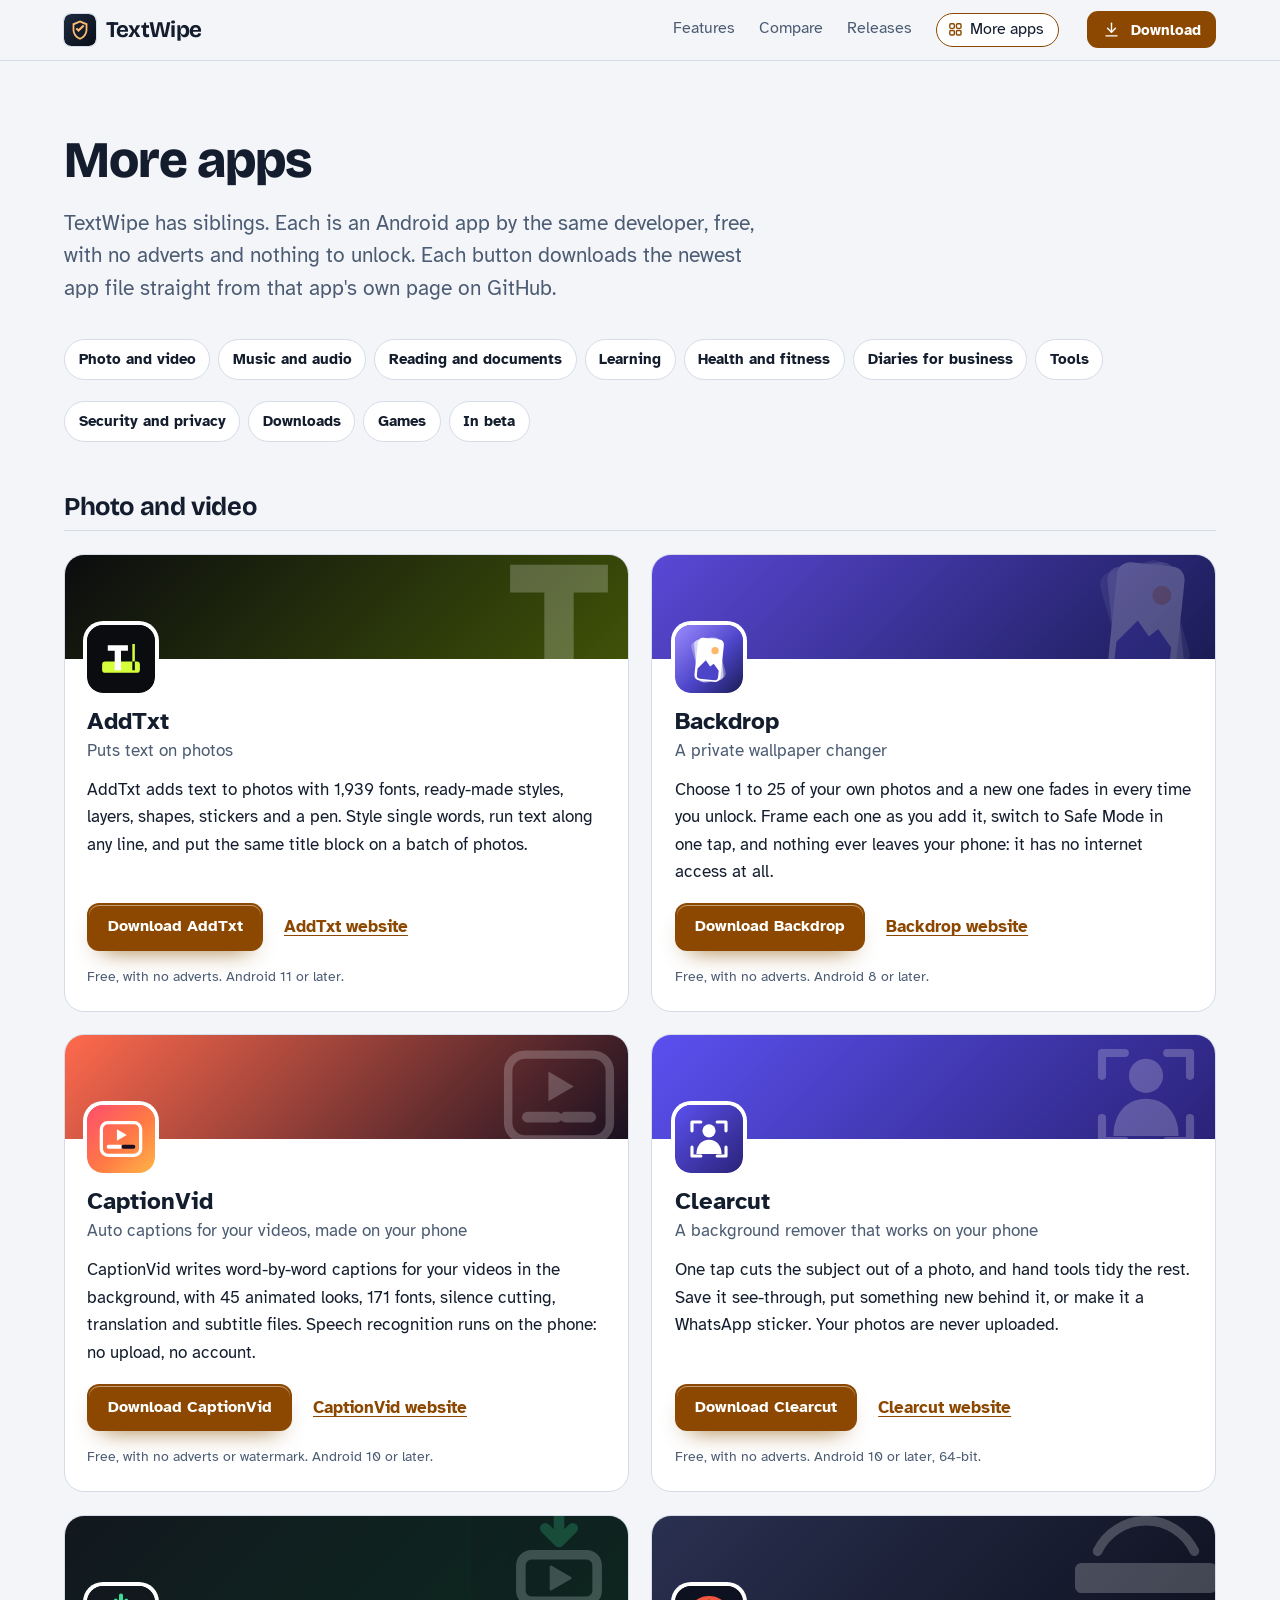
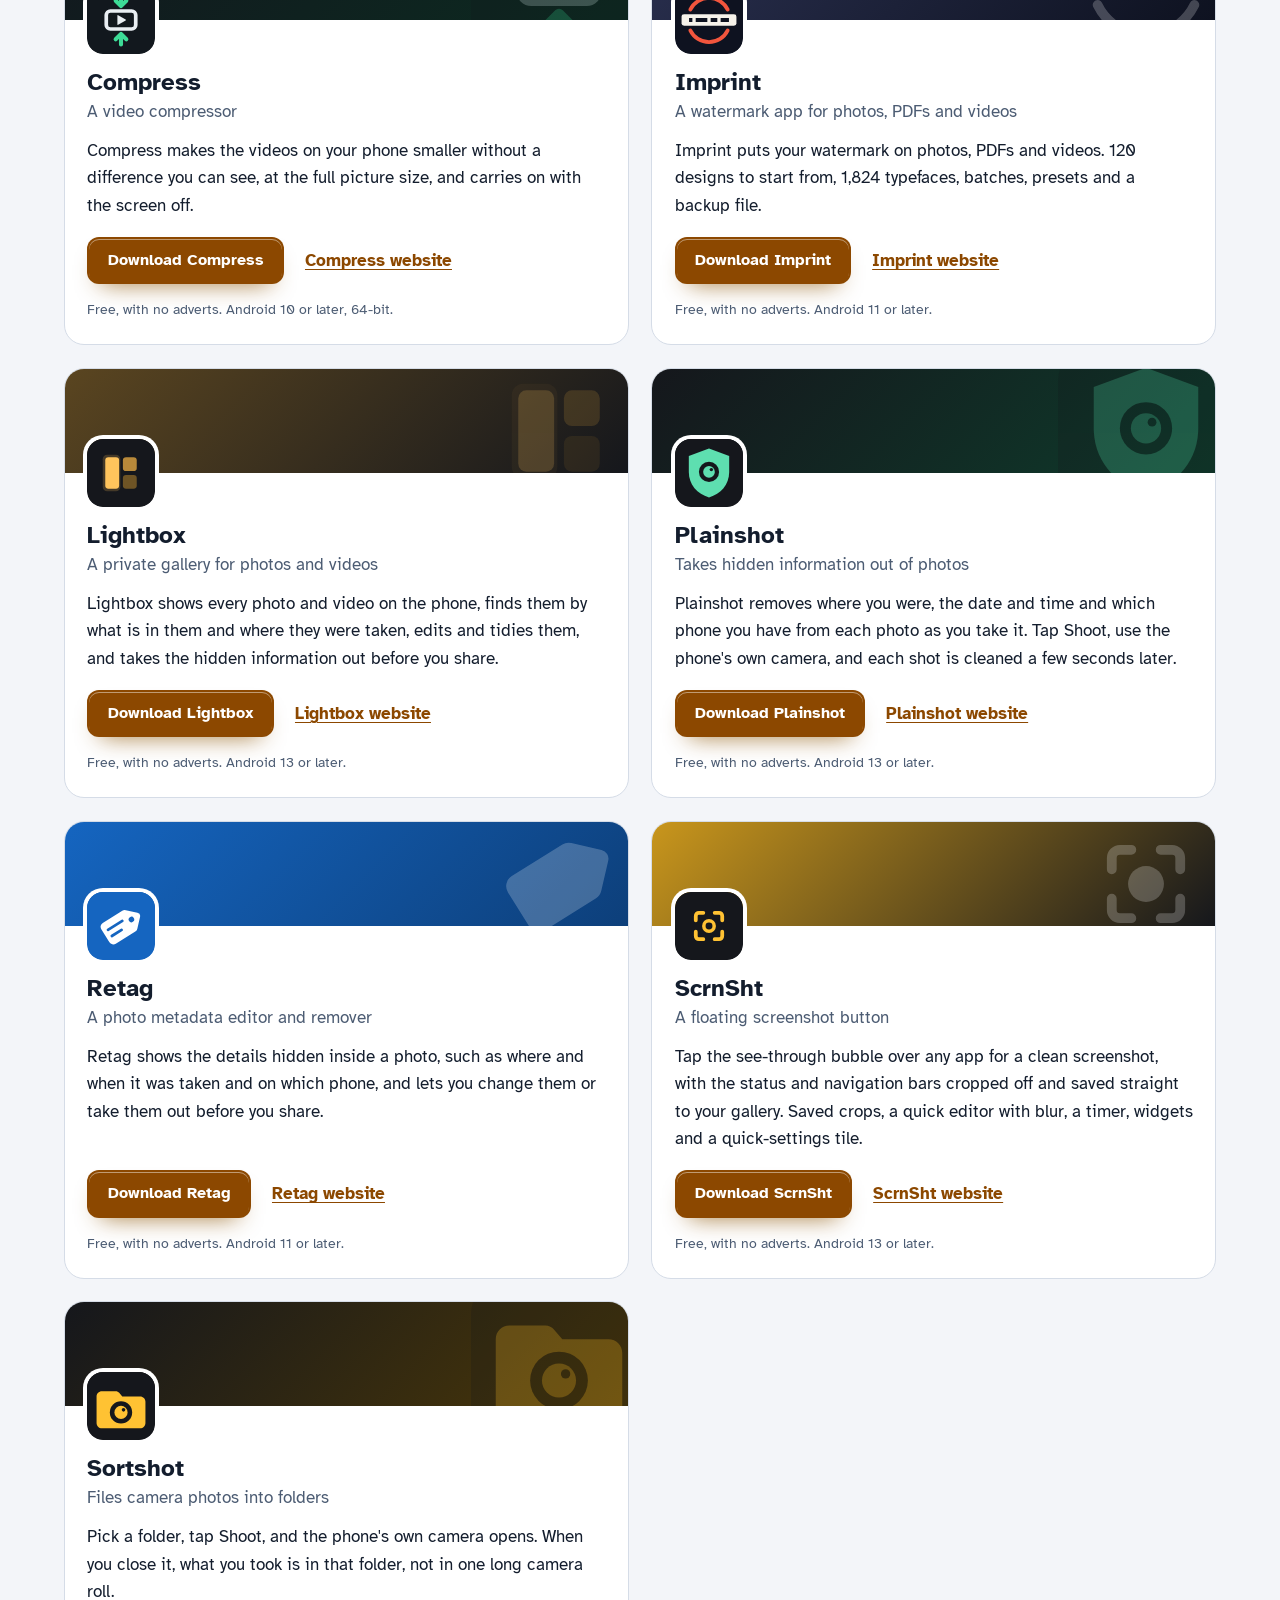
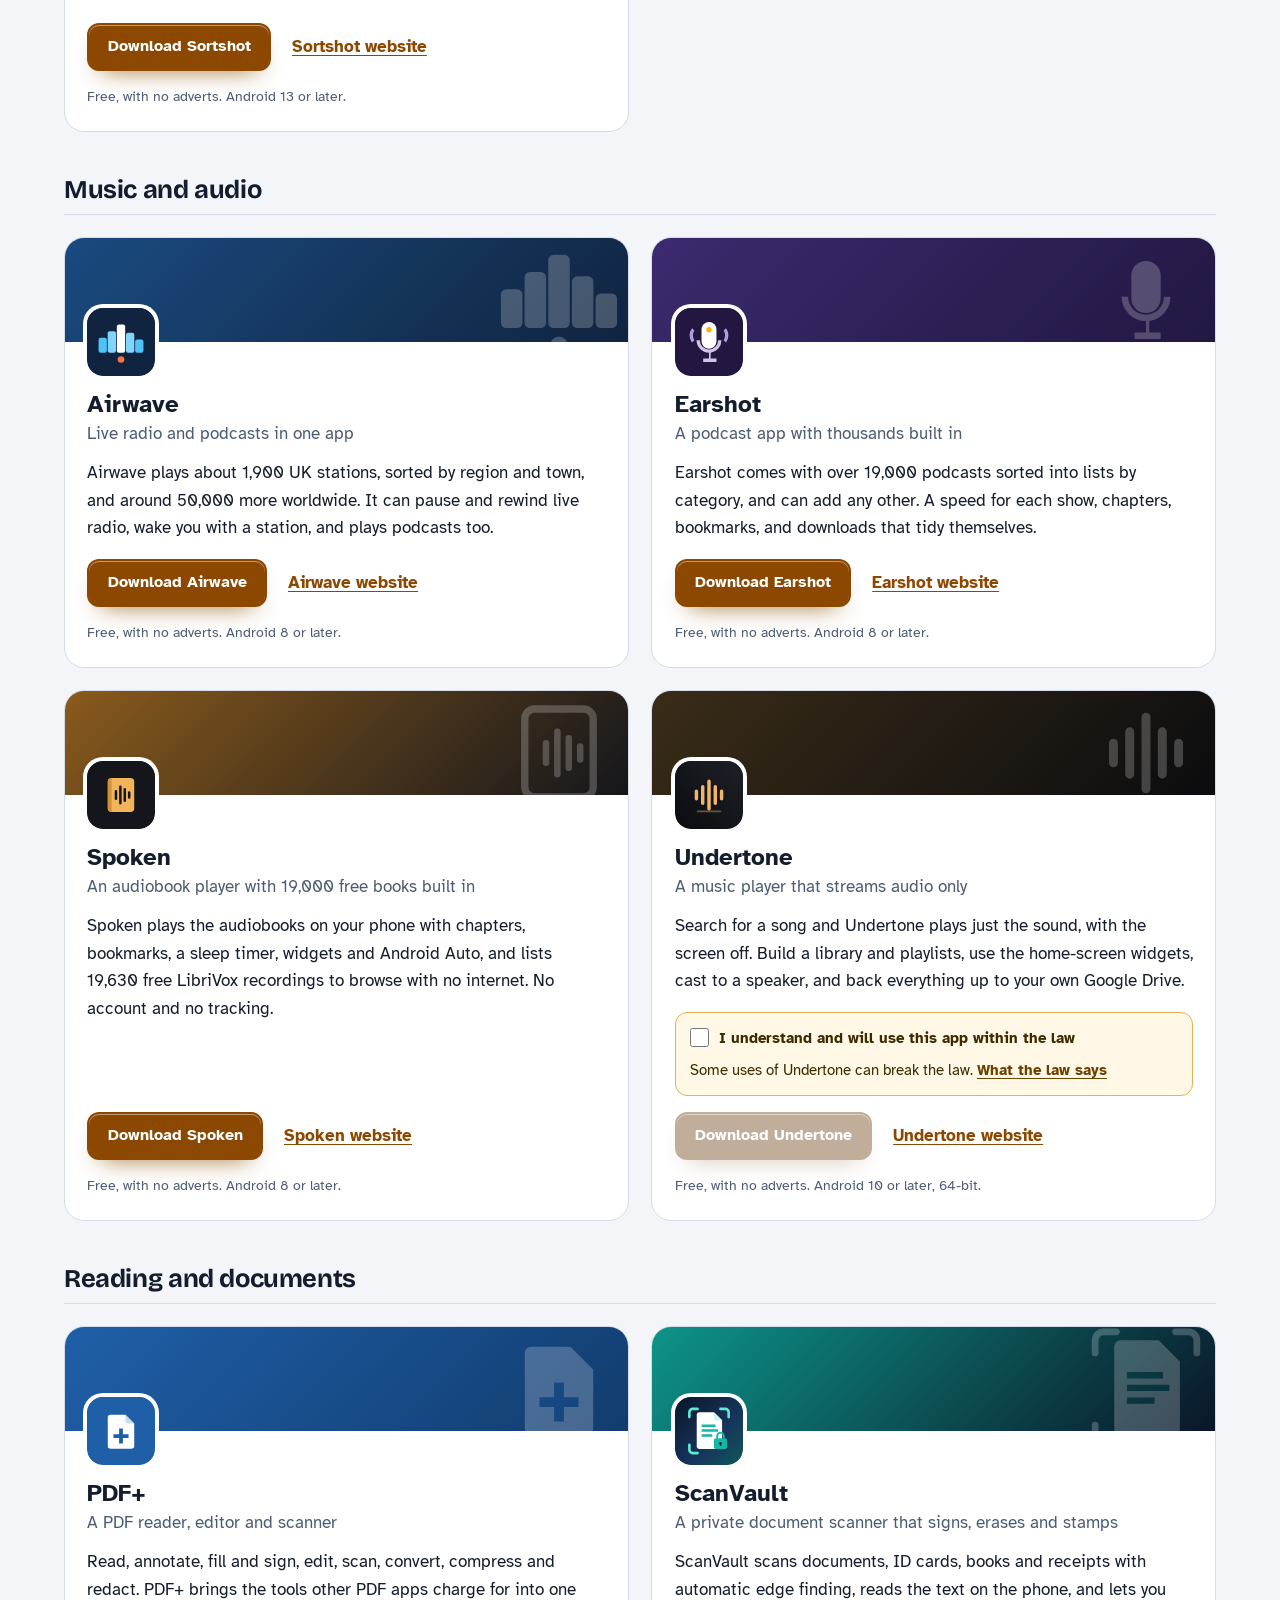
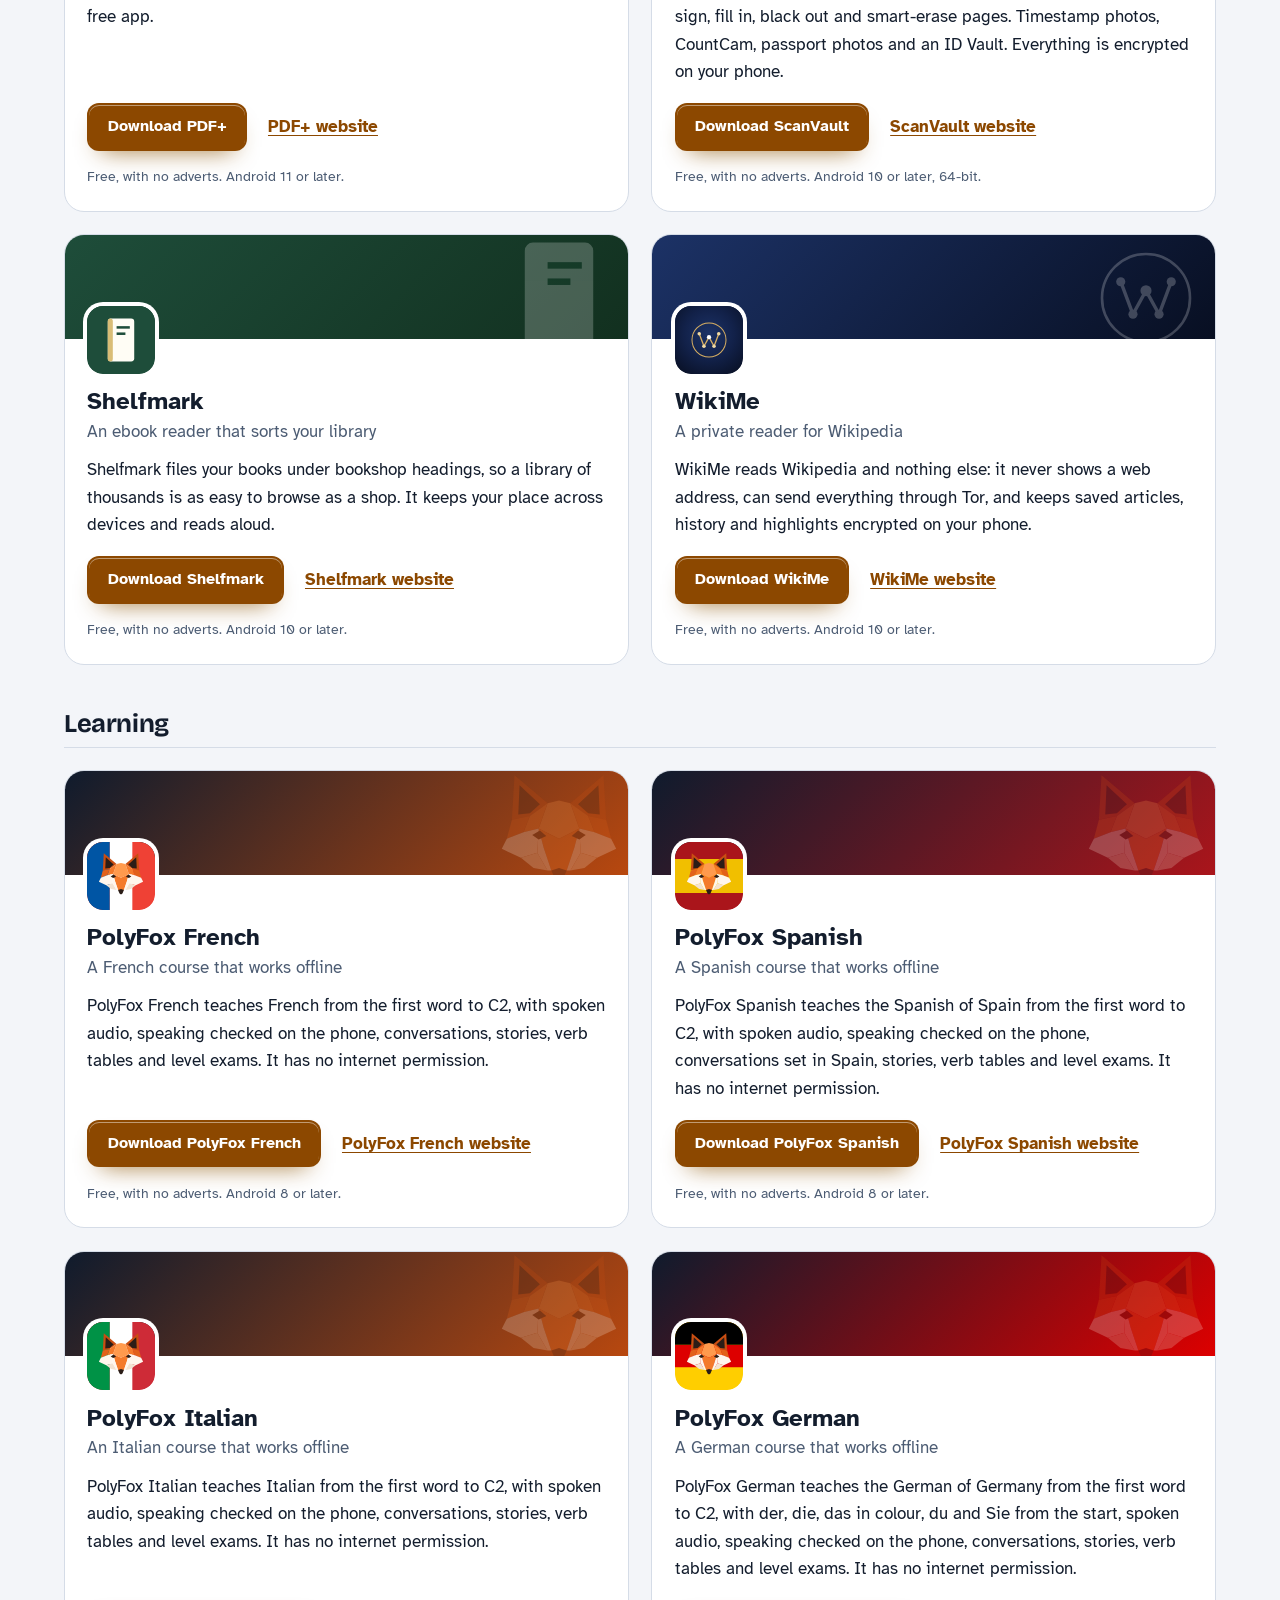
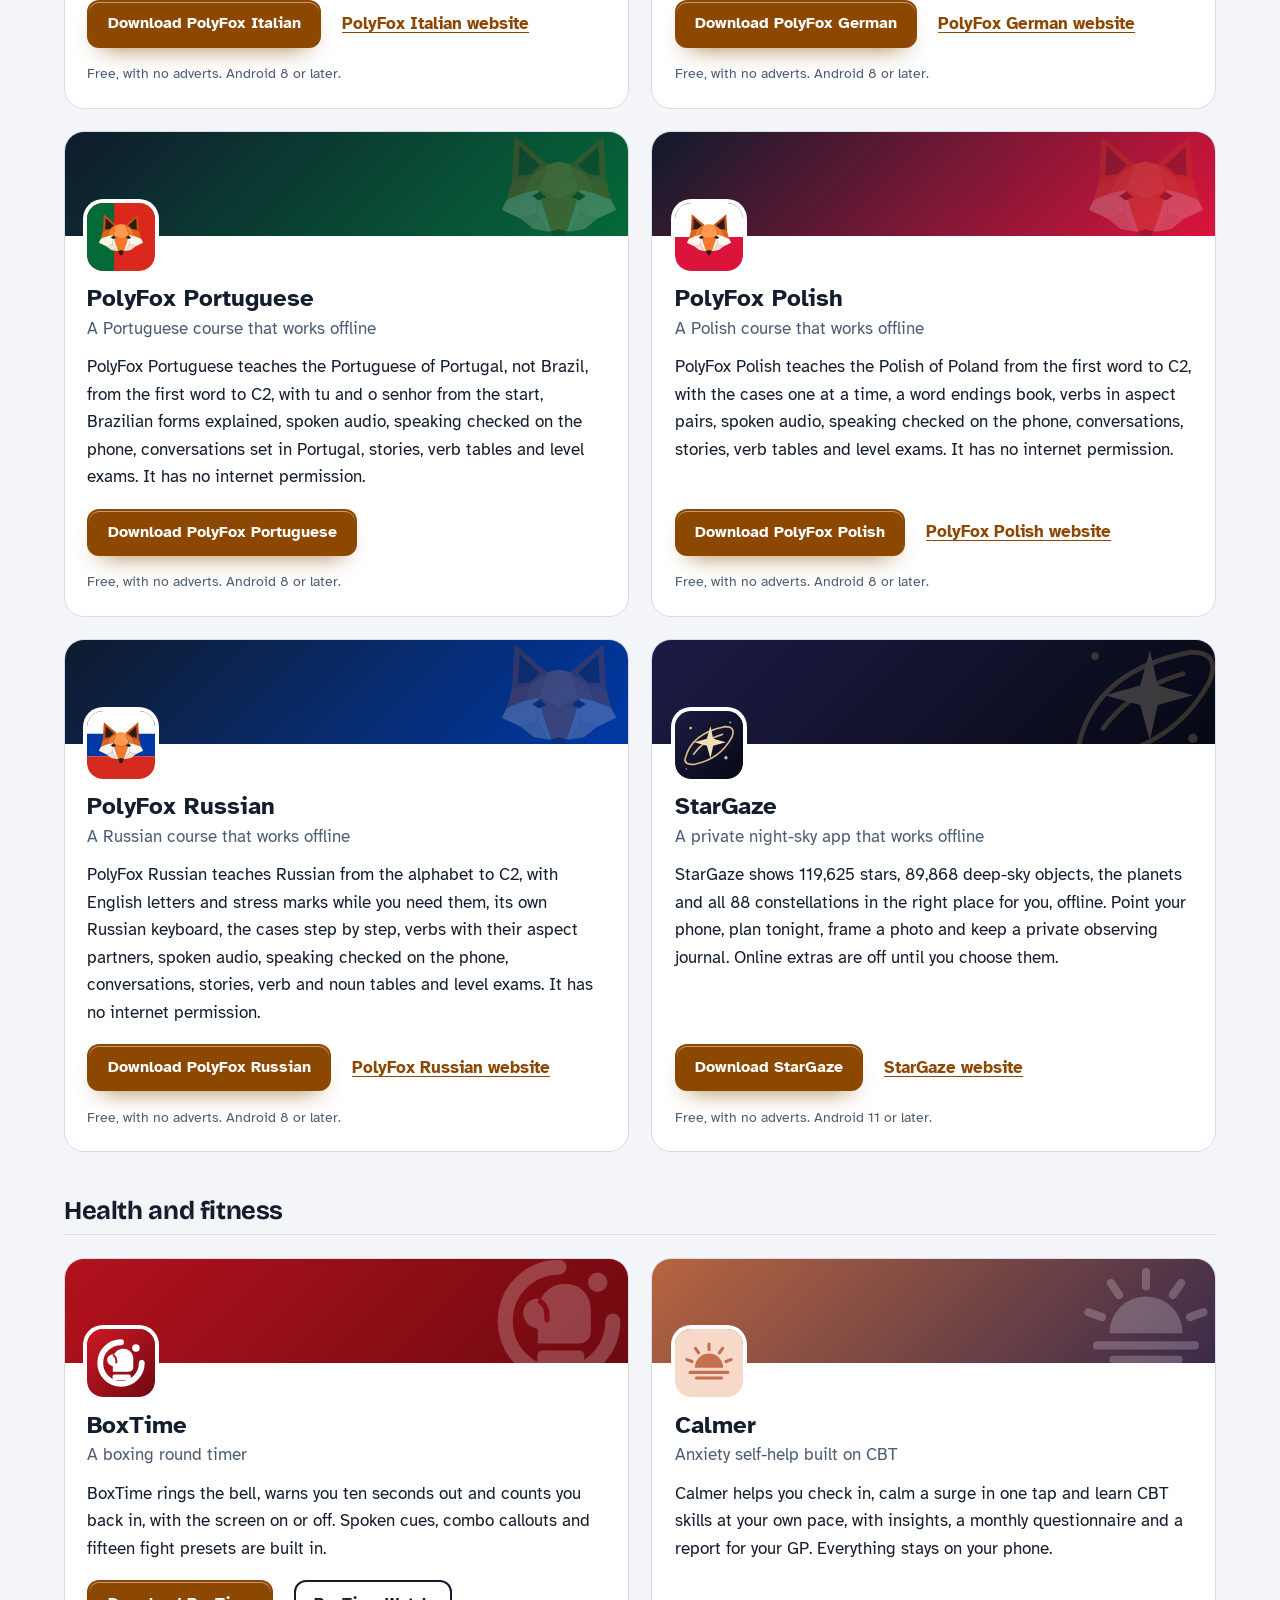
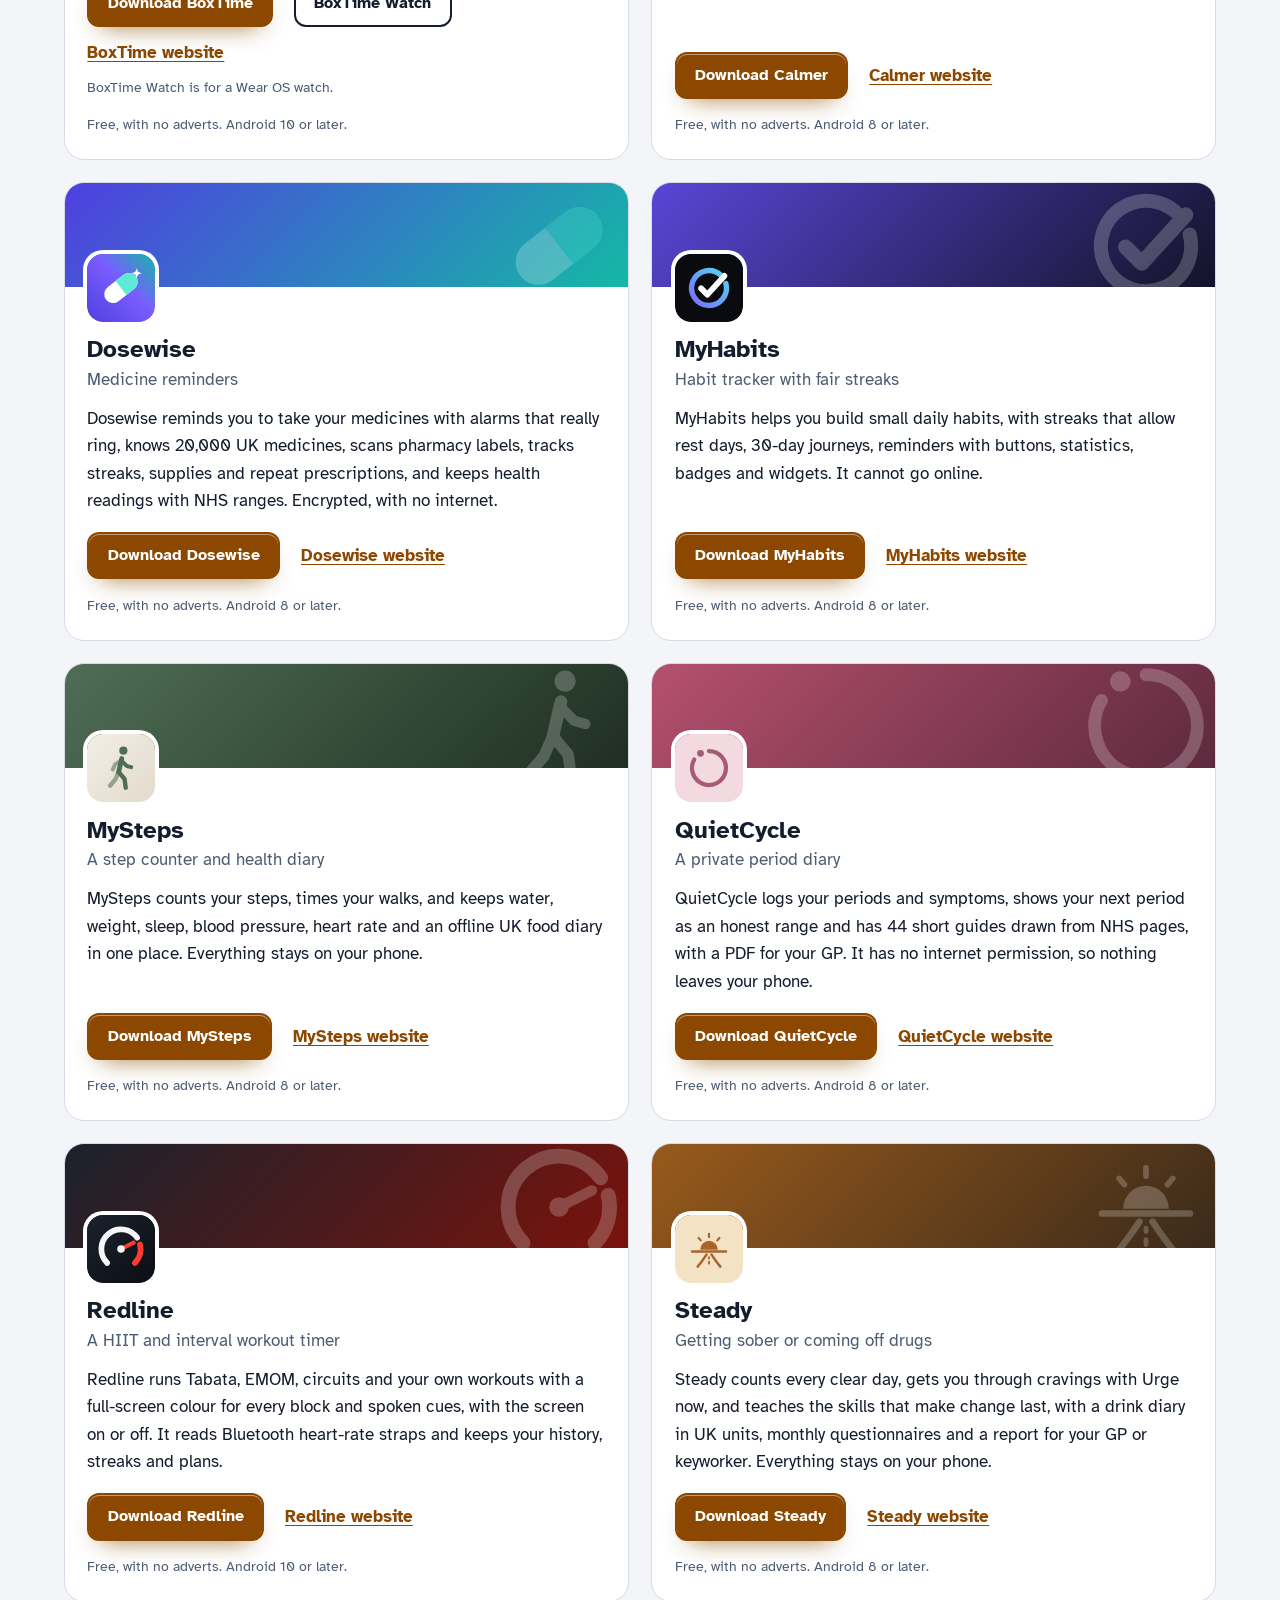
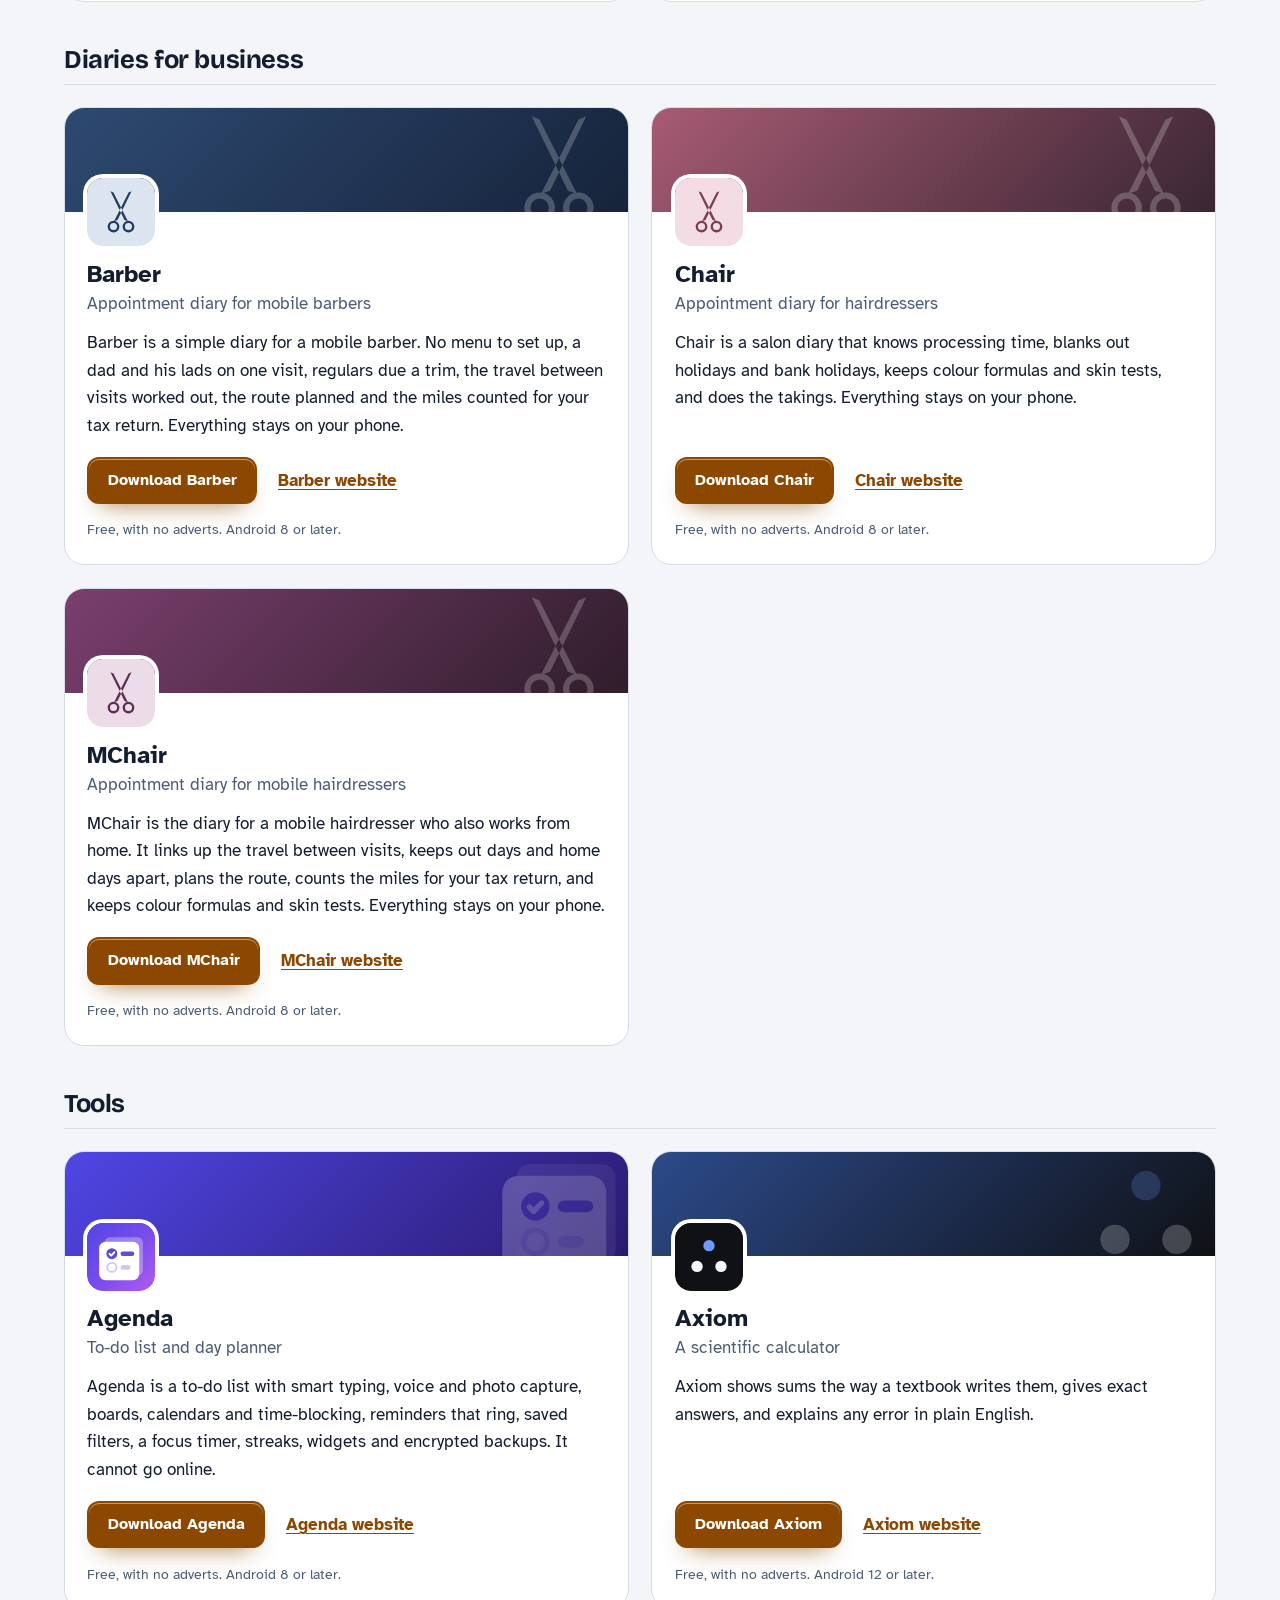
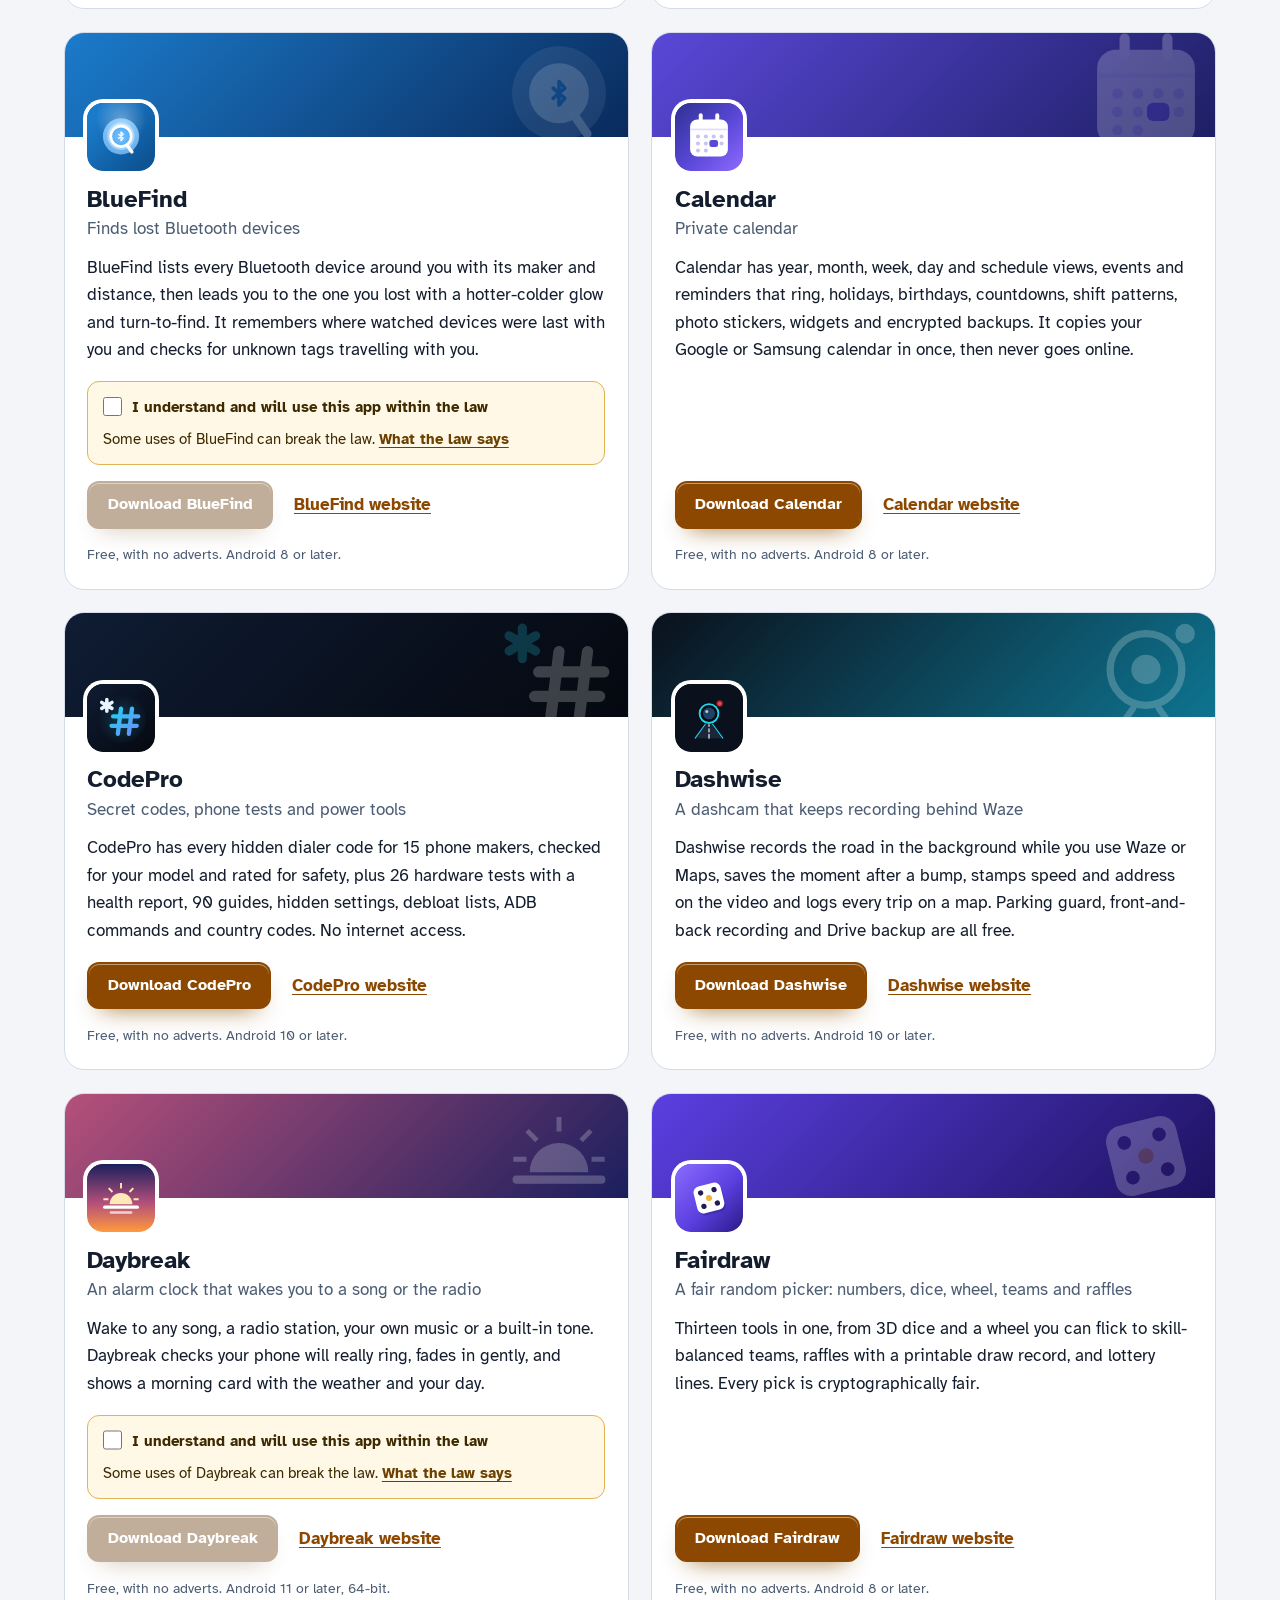
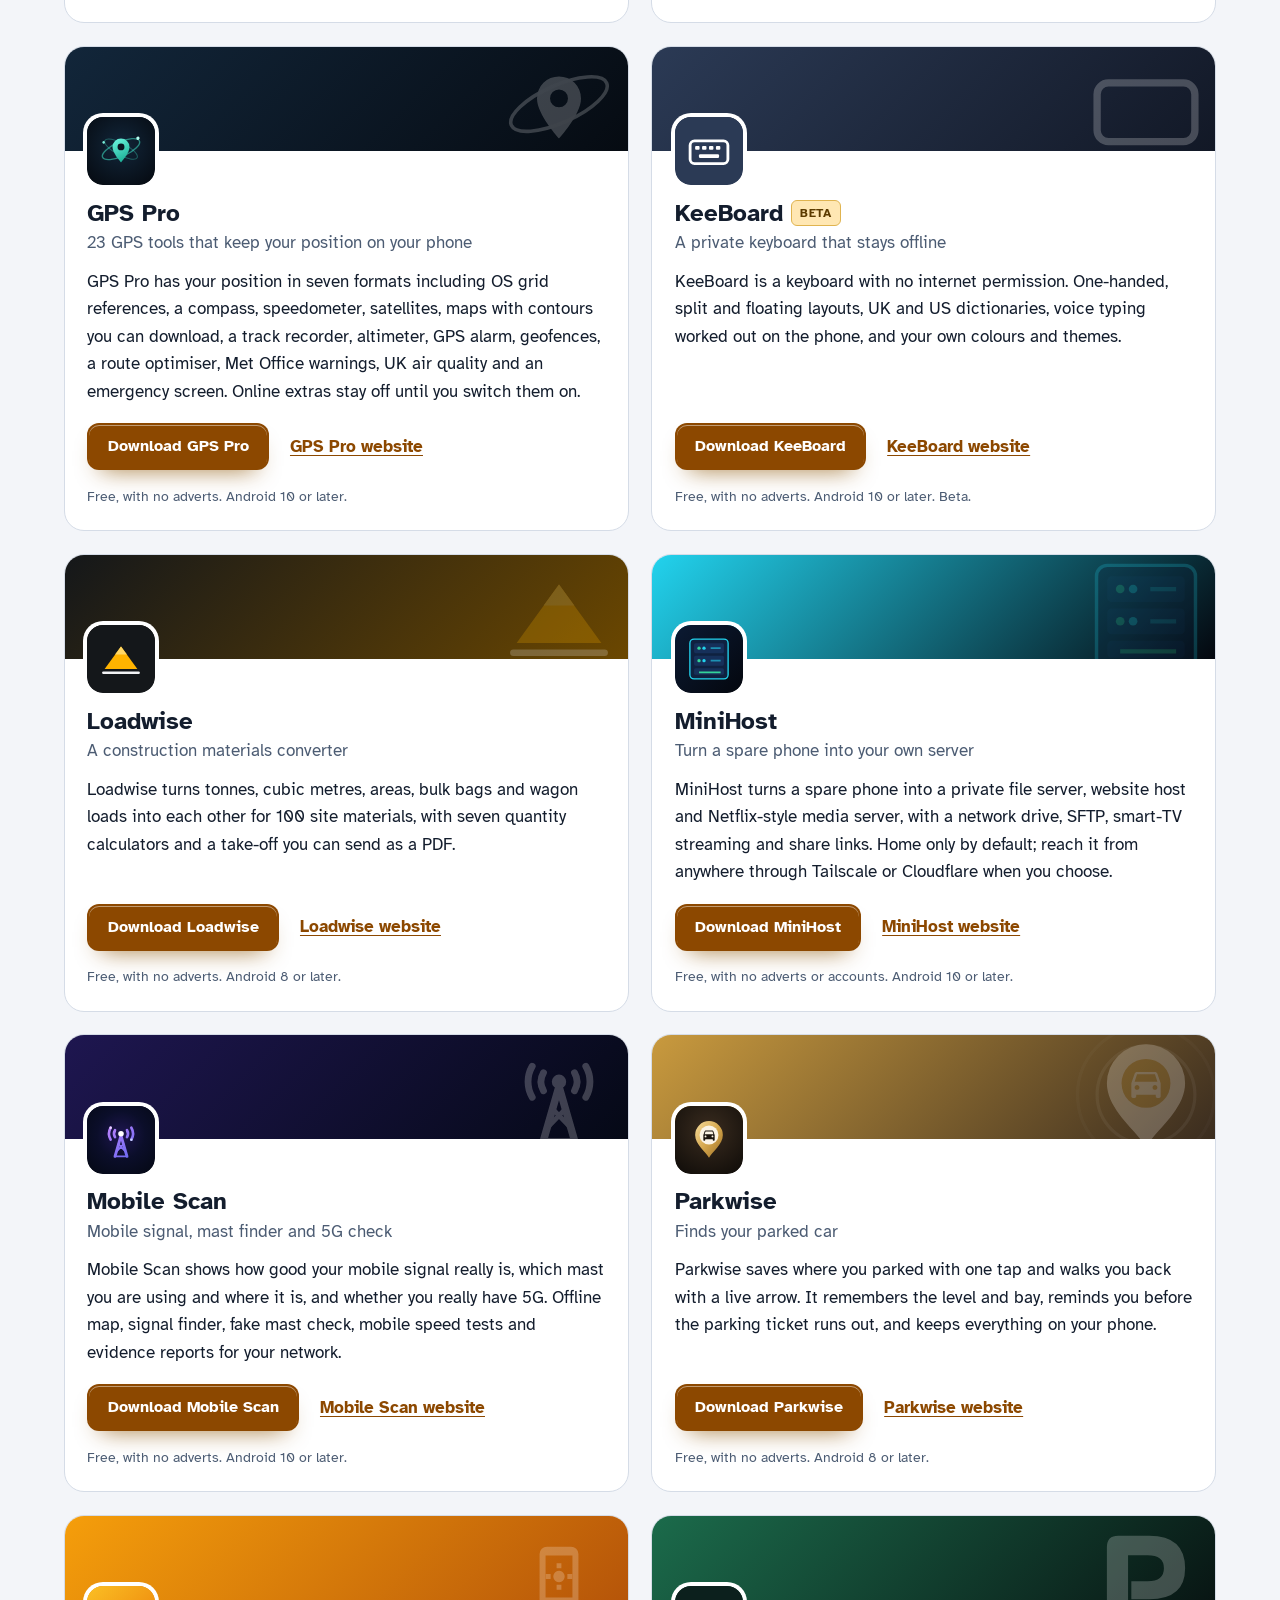
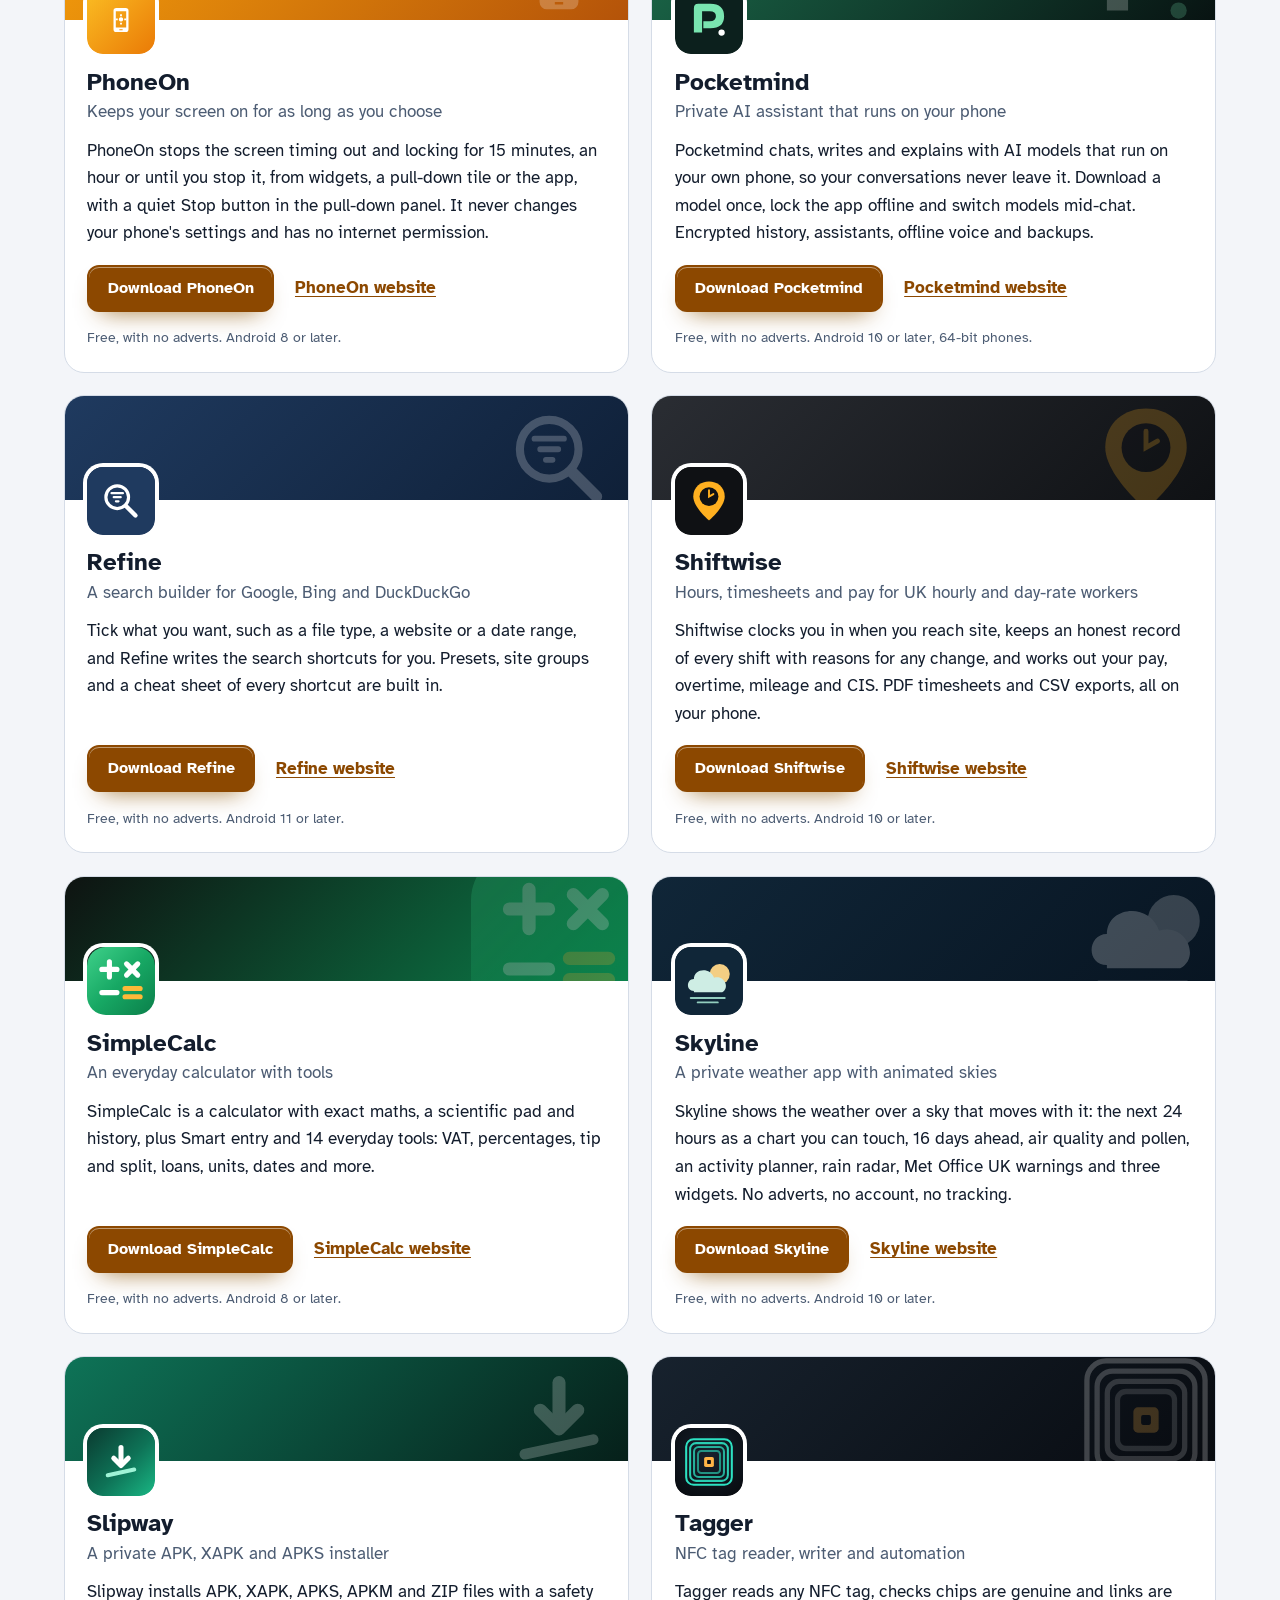
==== commit c1badff9: "More apps: add Slipway" ====
--- a/more-apps.html
+++ b/more-apps.html
@@ -4,7 +4,7 @@
 <meta charset="utf-8">
 <meta name="viewport" content="width=device-width, initial-scale=1">
 <title>More free Android apps from the maker of TextWipe</title>
-<meta name="description" content="All 92 free Android apps from the maker of TextWipe, in one list by category, each with its download and a link to its website.">
+<meta name="description" content="All 93 free Android apps from the maker of TextWipe, in one list by category, each with its download and a link to its website.">
 <meta name="author" content="Jonathan Jackson">
 <link rel="canonical" href="https://customgpter.github.io/textwipe/more-apps.html">
 <meta name="theme-color" content="#f3f5f9" media="(prefers-color-scheme: light)">
@@ -12,7 +12,7 @@
 <meta property="og:type" content="website">
 <meta property="og:site_name" content="TextWipe">
 <meta property="og:title" content="More free Android apps from the maker of TextWipe">
-<meta property="og:description" content="All 92 free Android apps from the maker of TextWipe, in one list by category, each with its download and a link to its website.">
+<meta property="og:description" content="All 93 free Android apps from the maker of TextWipe, in one list by category, each with its download and a link to its website.">
 <meta property="og:url" content="https://customgpter.github.io/textwipe/more-apps.html">
 <meta property="og:image" content="https://customgpter.github.io/textwipe/assets/og.png">
 <meta property="og:image:width" content="1200">
@@ -26,7 +26,7 @@
 <link rel="preload" href="./assets/fonts/atkinson-hyperlegible-latin-400-normal.woff2" as="font" type="font/woff2" crossorigin>
 <link rel="stylesheet" href="./assets/site.css?v=1">
 <link rel="stylesheet" href="./assets/house.css?v=1">
-<script type="application/ld+json">{"@context":"https://schema.org","@type":"ItemList","name":"Apps from the maker of TextWipe","url":"https://customgpter.github.io/textwipe/more-apps.html","itemListElement":[{"@type":"ListItem","position":1,"name":"AddTxt","url":"https://customgpter.github.io/addtxt/"},{"@type":"ListItem","position":2,"name":"Backdrop","url":"https://customgpter.github.io/backdrop/"},{"@type":"ListItem","position":3,"name":"CaptionVid","url":"https://customgpter.github.io/captionvid/"},{"@type":"ListItem","position":4,"name":"Clearcut","url":"https://customgpter.github.io/clearcut/"},{"@type":"ListItem","position":5,"name":"Compress","url":"https://customgpter.github.io/compress/"},{"@type":"ListItem","position":6,"name":"Imprint","url":"https://customgpter.github.io/imprint/"},{"@type":"ListItem","position":7,"name":"Lightbox","url":"https://customgpter.github.io/lightbox/"},{"@type":"ListItem","position":8,"name":"Plainshot","url":"https://customgpter.github.io/plainshot/"},{"@type":"ListItem","position":9,"name":"Retag","url":"https://customgpter.github.io/retag/"},{"@type":"ListItem","position":10,"name":"ScrnSht","url":"https://customgpter.github.io/scrnsht/"},{"@type":"ListItem","position":11,"name":"Sortshot","url":"https://customgpter.github.io/sortshot/"},{"@type":"ListItem","position":12,"name":"Airwave","url":"https://customgpter.github.io/airwave/"},{"@type":"ListItem","position":13,"name":"Earshot","url":"https://customgpter.github.io/earshot/"},{"@type":"ListItem","position":14,"name":"Spoken","url":"https://customgpter.github.io/spoken/"},{"@type":"ListItem","position":15,"name":"Undertone","url":"https://customgpter.github.io/undertone/"},{"@type":"ListItem","position":16,"name":"PDF+","url":"https://customgpter.github.io/pdfplus/"},{"@type":"ListItem","position":17,"name":"ScanVault","url":"https://customgpter.github.io/scanvault/"},{"@type":"ListItem","position":18,"name":"Shelfmark","url":"https://customgpter.github.io/shelfmark/"},{"@type":"ListItem","position":19,"name":"WikiMe","url":"https://customgpter.github.io/wikime/"},{"@type":"ListItem","position":20,"name":"PolyFox French","url":"https://customgpter.github.io/polyfox/"},{"@type":"ListItem","position":21,"name":"PolyFox German","url":"https://customgpter.github.io/polyfox-german/"},{"@type":"ListItem","position":22,"name":"PolyFox Polish","url":"https://customgpter.github.io/polyfox-polish/"},{"@type":"ListItem","position":23,"name":"PolyFox Russian","url":"https://customgpter.github.io/polyfox-russian/"},{"@type":"ListItem","position":24,"name":"StarGaze","url":"https://customgpter.github.io/stargaze/"},{"@type":"ListItem","position":25,"name":"BoxTime","url":"https://customgpter.github.io/boxtime/"},{"@type":"ListItem","position":26,"name":"Calmer","url":"https://customgpter.github.io/calmer/"},{"@type":"ListItem","position":27,"name":"Dosewise","url":"https://customgpter.github.io/dosewise/"},{"@type":"ListItem","position":28,"name":"MyHabits","url":"https://customgpter.github.io/myhabits/"},{"@type":"ListItem","position":29,"name":"MySteps","url":"https://customgpter.github.io/mysteps/"},{"@type":"ListItem","position":30,"name":"QuietCycle","url":"https://customgpter.github.io/quietcycle/"},{"@type":"ListItem","position":31,"name":"Redline","url":"https://customgpter.github.io/redline/"},{"@type":"ListItem","position":32,"name":"Steady","url":"https://customgpter.github.io/steady/"},{"@type":"ListItem","position":33,"name":"Barber","url":"https://customgpter.github.io/barber/"},{"@type":"ListItem","position":34,"name":"Chair","url":"https://customgpter.github.io/chair/"},{"@type":"ListItem","position":35,"name":"MChair","url":"https://customgpter.github.io/mchair/"},{"@type":"ListItem","position":36,"name":"Agenda","url":"https://customgpter.github.io/agenda/"},{"@type":"ListItem","position":37,"name":"Axiom","url":"https://customgpter.github.io/axiom/"},{"@type":"ListItem","position":38,"name":"BlueFind","url":"https://customgpter.github.io/bluefind/"},{"@type":"ListItem","position":39,"name":"Calendar","url":"https://customgpter.github.io/calendar/"},{"@type":"ListItem","position":40,"name":"CodePro","url":"https://customgpter.github.io/codepro/"},{"@type":"ListItem","position":41,"name":"Dashwise","url":"https://customgpter.github.io/dashwise/"},{"@type":"ListItem","position":42,"name":"Daybreak","url":"https://customgpter.github.io/daybreak/"},{"@type":"ListItem","position":43,"name":"Fairdraw","url":"https://customgpter.github.io/fairdraw/"},{"@type":"ListItem","position":44,"name":"GPS Pro","url":"https://customgpter.github.io/gpspro/"},{"@type":"ListItem","position":45,"name":"KeeBoard","url":"https://customgpter.github.io/keeboard/"},{"@type":"ListItem","position":46,"name":"Loadwise","url":"https://customgpter.github.io/loadwise/"},{"@type":"ListItem","position":47,"name":"MiniHost","url":"https://customgpter.github.io/minihost/"},{"@type":"ListItem","position":48,"name":"Mobile Scan","url":"https://customgpter.github.io/mobilescan/"},{"@type":"ListItem","position":49,"name":"Parkwise","url":"https://customgpter.github.io/parkwise/"},{"@type":"ListItem","position":50,"name":"Pocketmind","url":"https://customgpter.github.io/pocketmind/"},{"@type":"ListItem","position":51,"name":"Refine","url":"https://customgpter.github.io/refine/"},{"@type":"ListItem","position":52,"name":"Shiftwise","url":"https://customgpter.github.io/shiftwise/"},{"@type":"ListItem","position":53,"name":"SimpleCalc","url":"https://customgpter.github.io/simplecalc/"},{"@type":"ListItem","position":54,"name":"Skyline","url":"https://customgpter.github.io/skyline/"},{"@type":"ListItem","position":55,"name":"Tagger","url":"https://customgpter.github.io/tagger/"},{"@type":"ListItem","position":56,"name":"TotalClean","url":"https://customgpter.github.io/totalclean/"},{"@type":"ListItem","position":57,"name":"TVLink","url":"https://customgpter.github.io/tvlink/"},{"@type":"ListItem","position":58,"name":"Unbox","url":"https://customgpter.github.io/unbox/"},{"@type":"ListItem","position":59,"name":"WhatsKeep","url":"https://customgpter.github.io/whatskeep/"},{"@type":"ListItem","position":60,"name":"WiFi Scan","url":"https://customgpter.github.io/wifiscan/"},{"@type":"ListItem","position":61,"name":"Auditly","url":"https://customgpter.github.io/auditly/"},{"@type":"ListItem","position":62,"name":"Backchannel","url":"https://customgpter.github.io/backchannel/"},{"@type":"ListItem","position":63,"name":"ENotes","url":"https://customgpter.github.io/enotes/"},{"@type":"ListItem","position":64,"name":"FindMe","url":"https://customgpter.github.io/findme/"},{"@type":"ListItem","position":65,"name":"iLock","url":"https://customgpter.github.io/ilock/"},{"@type":"ListItem","position":66,"name":"ImSafe","url":"https://customgpter.github.io/imsafe/"},{"@type":"ListItem","position":67,"name":"IShred","url":"https://customgpter.github.io/ishred/"},{"@type":"ListItem","position":68,"name":"LockBox","url":"https://customgpter.github.io/lockbox/"},{"@type":"ListItem","position":69,"name":"PassVault","url":"https://customgpter.github.io/passvault/"},{"@type":"ListItem","position":70,"name":"SpyFind","url":"https://customgpter.github.io/spyfind/"},{"@type":"ListItem","position":71,"name":"TextWipe","url":"https://customgpter.github.io/textwipe/"},{"@type":"ListItem","position":72,"name":"Tracewire","url":"https://customgpter.github.io/tracewire/"},{"@type":"ListItem","position":73,"name":"Vigil","url":"https://customgpter.github.io/vigil/"},{"@type":"ListItem","position":74,"name":"Grab","url":"https://customgpter.github.io/grab/"},{"@type":"ListItem","position":75,"name":"Swarm","url":"https://customgpter.github.io/swarm/"},{"@type":"ListItem","position":76,"name":"Plane Games","url":"https://customgpter.github.io/plane-games/"},{"@type":"ListItem","position":77,"name":"Ninefold","url":"https://customgpter.github.io/ninefold/"},{"@type":"ListItem","position":78,"name":"Cubewise","url":"https://customgpter.github.io/cubewise/"},{"@type":"ListItem","position":79,"name":"Tilewise","url":"https://customgpter.github.io/tilewise/"},{"@type":"ListItem","position":80,"name":"Letterwise","url":"https://customgpter.github.io/letterwise/"},{"@type":"ListItem","position":81,"name":"Kingside","url":"https://customgpter.github.io/kingside/"},{"@type":"ListItem","position":82,"name":"Deckhand","url":"https://customgpter.github.io/deckhand/"},{"@type":"ListItem","position":83,"name":"SNESForge","url":"https://customgpter.github.io/snesforge/"},{"@type":"ListItem","position":84,"name":"Fame Boy","url":"https://customgpter.github.io/fameboy/"},{"@type":"ListItem","position":85,"name":"PSPPro","url":"https://customgpter.github.io/psppro/"},{"@type":"ListItem","position":86,"name":"MegaGen","url":"https://customgpter.github.io/megagen/"},{"@type":"ListItem","position":87,"name":"QVR","url":"https://customgpter.github.io/qvr/"},{"@type":"ListItem","position":88,"name":"QVR Watch","url":"https://customgpter.github.io/qvr-watch/"},{"@type":"ListItem","position":89,"name":"QVRLite","url":"https://customgpter.github.io/qvrlite/"},{"@type":"ListItem","position":90,"name":"Onionz","url":"https://customgpter.github.io/onionz/"},{"@type":"ListItem","position":91,"name":"OnionzWeb","url":"https://customgpter.github.io/onionzweb/"}]}</script>
+<script type="application/ld+json">{"@context":"https://schema.org","@type":"ItemList","name":"Apps from the maker of TextWipe","url":"https://customgpter.github.io/textwipe/more-apps.html","itemListElement":[{"@type":"ListItem","position":1,"name":"AddTxt","url":"https://customgpter.github.io/addtxt/"},{"@type":"ListItem","position":2,"name":"Backdrop","url":"https://customgpter.github.io/backdrop/"},{"@type":"ListItem","position":3,"name":"CaptionVid","url":"https://customgpter.github.io/captionvid/"},{"@type":"ListItem","position":4,"name":"Clearcut","url":"https://customgpter.github.io/clearcut/"},{"@type":"ListItem","position":5,"name":"Compress","url":"https://customgpter.github.io/compress/"},{"@type":"ListItem","position":6,"name":"Imprint","url":"https://customgpter.github.io/imprint/"},{"@type":"ListItem","position":7,"name":"Lightbox","url":"https://customgpter.github.io/lightbox/"},{"@type":"ListItem","position":8,"name":"Plainshot","url":"https://customgpter.github.io/plainshot/"},{"@type":"ListItem","position":9,"name":"Retag","url":"https://customgpter.github.io/retag/"},{"@type":"ListItem","position":10,"name":"ScrnSht","url":"https://customgpter.github.io/scrnsht/"},{"@type":"ListItem","position":11,"name":"Sortshot","url":"https://customgpter.github.io/sortshot/"},{"@type":"ListItem","position":12,"name":"Airwave","url":"https://customgpter.github.io/airwave/"},{"@type":"ListItem","position":13,"name":"Earshot","url":"https://customgpter.github.io/earshot/"},{"@type":"ListItem","position":14,"name":"Spoken","url":"https://customgpter.github.io/spoken/"},{"@type":"ListItem","position":15,"name":"Undertone","url":"https://customgpter.github.io/undertone/"},{"@type":"ListItem","position":16,"name":"PDF+","url":"https://customgpter.github.io/pdfplus/"},{"@type":"ListItem","position":17,"name":"ScanVault","url":"https://customgpter.github.io/scanvault/"},{"@type":"ListItem","position":18,"name":"Shelfmark","url":"https://customgpter.github.io/shelfmark/"},{"@type":"ListItem","position":19,"name":"WikiMe","url":"https://customgpter.github.io/wikime/"},{"@type":"ListItem","position":20,"name":"PolyFox French","url":"https://customgpter.github.io/polyfox/"},{"@type":"ListItem","position":21,"name":"PolyFox German","url":"https://customgpter.github.io/polyfox-german/"},{"@type":"ListItem","position":22,"name":"PolyFox Polish","url":"https://customgpter.github.io/polyfox-polish/"},{"@type":"ListItem","position":23,"name":"PolyFox Russian","url":"https://customgpter.github.io/polyfox-russian/"},{"@type":"ListItem","position":24,"name":"StarGaze","url":"https://customgpter.github.io/stargaze/"},{"@type":"ListItem","position":25,"name":"BoxTime","url":"https://customgpter.github.io/boxtime/"},{"@type":"ListItem","position":26,"name":"Calmer","url":"https://customgpter.github.io/calmer/"},{"@type":"ListItem","position":27,"name":"Dosewise","url":"https://customgpter.github.io/dosewise/"},{"@type":"ListItem","position":28,"name":"MyHabits","url":"https://customgpter.github.io/myhabits/"},{"@type":"ListItem","position":29,"name":"MySteps","url":"https://customgpter.github.io/mysteps/"},{"@type":"ListItem","position":30,"name":"QuietCycle","url":"https://customgpter.github.io/quietcycle/"},{"@type":"ListItem","position":31,"name":"Redline","url":"https://customgpter.github.io/redline/"},{"@type":"ListItem","position":32,"name":"Steady","url":"https://customgpter.github.io/steady/"},{"@type":"ListItem","position":33,"name":"Barber","url":"https://customgpter.github.io/barber/"},{"@type":"ListItem","position":34,"name":"Chair","url":"https://customgpter.github.io/chair/"},{"@type":"ListItem","position":35,"name":"MChair","url":"https://customgpter.github.io/mchair/"},{"@type":"ListItem","position":36,"name":"Agenda","url":"https://customgpter.github.io/agenda/"},{"@type":"ListItem","position":37,"name":"Axiom","url":"https://customgpter.github.io/axiom/"},{"@type":"ListItem","position":38,"name":"BlueFind","url":"https://customgpter.github.io/bluefind/"},{"@type":"ListItem","position":39,"name":"Calendar","url":"https://customgpter.github.io/calendar/"},{"@type":"ListItem","position":40,"name":"CodePro","url":"https://customgpter.github.io/codepro/"},{"@type":"ListItem","position":41,"name":"Dashwise","url":"https://customgpter.github.io/dashwise/"},{"@type":"ListItem","position":42,"name":"Daybreak","url":"https://customgpter.github.io/daybreak/"},{"@type":"ListItem","position":43,"name":"Fairdraw","url":"https://customgpter.github.io/fairdraw/"},{"@type":"ListItem","position":44,"name":"GPS Pro","url":"https://customgpter.github.io/gpspro/"},{"@type":"ListItem","position":45,"name":"KeeBoard","url":"https://customgpter.github.io/keeboard/"},{"@type":"ListItem","position":46,"name":"Loadwise","url":"https://customgpter.github.io/loadwise/"},{"@type":"ListItem","position":47,"name":"MiniHost","url":"https://customgpter.github.io/minihost/"},{"@type":"ListItem","position":48,"name":"Mobile Scan","url":"https://customgpter.github.io/mobilescan/"},{"@type":"ListItem","position":49,"name":"Parkwise","url":"https://customgpter.github.io/parkwise/"},{"@type":"ListItem","position":50,"name":"Pocketmind","url":"https://customgpter.github.io/pocketmind/"},{"@type":"ListItem","position":51,"name":"Refine","url":"https://customgpter.github.io/refine/"},{"@type":"ListItem","position":52,"name":"Shiftwise","url":"https://customgpter.github.io/shiftwise/"},{"@type":"ListItem","position":53,"name":"SimpleCalc","url":"https://customgpter.github.io/simplecalc/"},{"@type":"ListItem","position":54,"name":"Skyline","url":"https://customgpter.github.io/skyline/"},{"@type":"ListItem","position":55,"name":"Slipway","url":"https://customgpter.github.io/slipway/"},{"@type":"ListItem","position":56,"name":"Tagger","url":"https://customgpter.github.io/tagger/"},{"@type":"ListItem","position":57,"name":"TotalClean","url":"https://customgpter.github.io/totalclean/"},{"@type":"ListItem","position":58,"name":"TVLink","url":"https://customgpter.github.io/tvlink/"},{"@type":"ListItem","position":59,"name":"Unbox","url":"https://customgpter.github.io/unbox/"},{"@type":"ListItem","position":60,"name":"WhatsKeep","url":"https://customgpter.github.io/whatskeep/"},{"@type":"ListItem","position":61,"name":"WiFi Scan","url":"https://customgpter.github.io/wifiscan/"},{"@type":"ListItem","position":62,"name":"Auditly","url":"https://customgpter.github.io/auditly/"},{"@type":"ListItem","position":63,"name":"Backchannel","url":"https://customgpter.github.io/backchannel/"},{"@type":"ListItem","position":64,"name":"ENotes","url":"https://customgpter.github.io/enotes/"},{"@type":"ListItem","position":65,"name":"FindMe","url":"https://customgpter.github.io/findme/"},{"@type":"ListItem","position":66,"name":"iLock","url":"https://customgpter.github.io/ilock/"},{"@type":"ListItem","position":67,"name":"ImSafe","url":"https://customgpter.github.io/imsafe/"},{"@type":"ListItem","position":68,"name":"IShred","url":"https://customgpter.github.io/ishred/"},{"@type":"ListItem","position":69,"name":"LockBox","url":"https://customgpter.github.io/lockbox/"},{"@type":"ListItem","position":70,"name":"PassVault","url":"https://customgpter.github.io/passvault/"},{"@type":"ListItem","position":71,"name":"SpyFind","url":"https://customgpter.github.io/spyfind/"},{"@type":"ListItem","position":72,"name":"TextWipe","url":"https://customgpter.github.io/textwipe/"},{"@type":"ListItem","position":73,"name":"Tracewire","url":"https://customgpter.github.io/tracewire/"},{"@type":"ListItem","position":74,"name":"Vigil","url":"https://customgpter.github.io/vigil/"},{"@type":"ListItem","position":75,"name":"Grab","url":"https://customgpter.github.io/grab/"},{"@type":"ListItem","position":76,"name":"Swarm","url":"https://customgpter.github.io/swarm/"},{"@type":"ListItem","position":77,"name":"Plane Games","url":"https://customgpter.github.io/plane-games/"},{"@type":"ListItem","position":78,"name":"Ninefold","url":"https://customgpter.github.io/ninefold/"},{"@type":"ListItem","position":79,"name":"Cubewise","url":"https://customgpter.github.io/cubewise/"},{"@type":"ListItem","position":80,"name":"Tilewise","url":"https://customgpter.github.io/tilewise/"},{"@type":"ListItem","position":81,"name":"Letterwise","url":"https://customgpter.github.io/letterwise/"},{"@type":"ListItem","position":82,"name":"Kingside","url":"https://customgpter.github.io/kingside/"},{"@type":"ListItem","position":83,"name":"Deckhand","url":"https://customgpter.github.io/deckhand/"},{"@type":"ListItem","position":84,"name":"SNESForge","url":"https://customgpter.github.io/snesforge/"},{"@type":"ListItem","position":85,"name":"Fame Boy","url":"https://customgpter.github.io/fameboy/"},{"@type":"ListItem","position":86,"name":"PSPPro","url":"https://customgpter.github.io/psppro/"},{"@type":"ListItem","position":87,"name":"MegaGen","url":"https://customgpter.github.io/megagen/"},{"@type":"ListItem","position":88,"name":"QVR","url":"https://customgpter.github.io/qvr/"},{"@type":"ListItem","position":89,"name":"QVR Watch","url":"https://customgpter.github.io/qvr-watch/"},{"@type":"ListItem","position":90,"name":"QVRLite","url":"https://customgpter.github.io/qvrlite/"},{"@type":"ListItem","position":91,"name":"Onionz","url":"https://customgpter.github.io/onionz/"},{"@type":"ListItem","position":92,"name":"OnionzWeb","url":"https://customgpter.github.io/onionzweb/"}]}</script>
 <link rel="stylesheet" href="./assets/apps-list.css?v=1">
 <script src="./assets/apps-list.js?v=1" defer></script>
 </head>
@@ -102,7 +102,7 @@
 <li class="mapp" style="--b:#2a2d33;--b2:#0f1114"><div class="mapp-cover" aria-hidden="true"><svg viewBox="0 0 108 108"><path d="M54 85C54 85 29 64 29 47C29 15 79 15 79 47C79 64 54 85 54 85Z" fill="#FFB020"/><circle cx="54" cy="47" r="15" fill="#0F1114"/><path d="M54 37V47L61 43" stroke="#FFB020" stroke-width="3" stroke-linecap="round" fill="none"/></svg></div><div class="mapp-body"><svg class="mapp-icon" viewBox="0 0 108 108" aria-hidden="true"><rect width="108" height="108" rx="24" fill="#0F1114"/><path d="M54 85C54 85 29 64 29 47C29 15 79 15 79 47C79 64 54 85 54 85Z" fill="#FFB020"/><circle cx="54" cy="47" r="15" fill="#0F1114"/><path d="M54 37V47L61 43" stroke="#FFB020" stroke-width="3" stroke-linecap="round" fill="none"/></svg><h3>Shiftwise</h3><p class="mapp-kind">Hours, timesheets and pay for UK hourly and day-rate workers</p><p class="mapp-say">Shiftwise clocks you in when you reach site, keeps an honest record of every shift with reasons for any change, and works out your pay, overtime, mileage and CIS. PDF timesheets and CSV exports, all on your phone.</p><p class="mapp-go"><a class="button" href="https://github.com/CustomGPTer/shiftwise/releases/latest/download/Shiftwise.apk">Download Shiftwise</a><a class="mapp-site" href="https://customgpter.github.io/shiftwise/">Shiftwise website</a></p><p class="mapp-needs">Free, with no adverts. Android 10 or later.</p></div></li>
 <li class="mapp" style="--b:#0e1311;--b2:#0b7f4a"><div class="mapp-cover" aria-hidden="true"><svg viewBox="0 0 108 108"><rect width="108" height="108" rx="30" fill="url(#scgc)"/><defs><linearGradient id="scgc" x1="0" y1="0" x2="1" y2="1"><stop offset="0" stop-color="#3fd18a"/><stop offset=".5" stop-color="#17a864"/><stop offset="1" stop-color="#0b7f4a"/></linearGradient></defs><g stroke-width="8.1" stroke-linecap="round" fill="none"><path stroke="#fff" d="M23.6 35.6h24M35.6 23.6v24M62.8 26.8l17.8 17.8M62.8 44.6l17.8-17.8M23.6 72.4h24"/><path stroke="#ffb938" d="M60.4 65.9h24M60.4 78.9h24"/></g></svg></div><div class="mapp-body"><svg class="mapp-icon" viewBox="0 0 108 108" aria-hidden="true"><rect width="108" height="108" rx="30" fill="url(#i-simplecalc-scgi)"/><defs><linearGradient id="i-simplecalc-scgi" x1="0" y1="0" x2="1" y2="1"><stop offset="0" stop-color="#3fd18a"/><stop offset=".5" stop-color="#17a864"/><stop offset="1" stop-color="#0b7f4a"/></linearGradient></defs><g stroke-width="8.1" stroke-linecap="round" fill="none"><path stroke="#fff" d="M23.6 35.6h24M35.6 23.6v24M62.8 26.8l17.8 17.8M62.8 44.6l17.8-17.8M23.6 72.4h24"/><path stroke="#ffb938" d="M60.4 65.9h24M60.4 78.9h24"/></g></svg><h3>SimpleCalc</h3><p class="mapp-kind">An everyday calculator with tools</p><p class="mapp-say">SimpleCalc is a calculator with exact maths, a scientific pad and history, plus Smart entry and 14 everyday tools: VAT, percentages, tip and split, loans, units, dates and more.</p><p class="mapp-go"><a class="button" href="https://github.com/CustomGPTer/simplecalc/releases/latest/download/SimpleCalc.apk">Download SimpleCalc</a><a class="mapp-site" href="https://customgpter.github.io/simplecalc/">SimpleCalc website</a></p><p class="mapp-needs">Free, with no adverts. Android 8 or later.</p></div></li>
 <li class="mapp" style="--b:#102638;--b2:#081522"><div class="mapp-cover" aria-hidden="true"><svg viewBox="0 0 108 108"><circle cx="71" cy="43" r="16" fill="#fff" fill-opacity=".85"/><path fill="#fff" d="M30,70C17,70 18,51 30,51C30,34 56,31 62,49C78,44 88,65 75,72L30,72Z"/><path d="M25,81L79,81M36,88L68,88" fill="none" stroke="#fff" stroke-width="3" stroke-linecap="round"/></svg></div><div class="mapp-body"><svg class="mapp-icon" viewBox="0 0 108 108" aria-hidden="true"><rect width="108" height="108" rx="24" fill="#102638"/><circle cx="71" cy="43" r="16" fill="#F4CE83"/><path fill="#CEEDE4" d="M30,70C17,70 18,51 30,51C30,34 56,31 62,49C78,44 88,65 75,72L30,72Z"/><path d="M25,81L79,81M36,88L68,88" fill="none" stroke="#92CDBE" stroke-width="3" stroke-linecap="round"/></svg><h3>Skyline</h3><p class="mapp-kind">A private weather app with animated skies</p><p class="mapp-say">Skyline shows the weather over a sky that moves with it: the next 24 hours as a chart you can touch, 16 days ahead, air quality and pollen, an activity planner, rain radar, Met Office UK warnings and three widgets. No adverts, no account, no tracking.</p><p class="mapp-go"><a class="button" href="https://github.com/CustomGPTer/skyline/releases/latest/download/Skyline.apk">Download Skyline</a><a class="mapp-site" href="https://customgpter.github.io/skyline/">Skyline website</a></p><p class="mapp-needs">Free, with no adverts. Android 10 or later.</p></div></li>
-<li class="mapp is-gated" style="--b:#17222e;--b2:#080b10"><div class="mapp-cover" aria-hidden="true"><svg viewBox="0 0 108 108"><g transform="translate(54 54) scale(1.25) translate(-54 -54)"><rect x="25" y="25" width="58" height="58" rx="9.5" fill="none" stroke="#fff" stroke-opacity="1" stroke-width="2.6"/><rect x="30" y="30" width="48" height="48" rx="7.6" fill="none" stroke="#fff" stroke-opacity=".9" stroke-width="2.6"/><rect x="35" y="35" width="38" height="38" rx="5.8" fill="none" stroke="#fff" stroke-opacity=".75" stroke-width="2.6"/><rect x="40" y="40" width="28" height="28" rx="4.2" fill="none" stroke="#fff" stroke-opacity=".6" stroke-width="2.6"/><rect x="47.8" y="47.8" width="12.4" height="12.4" rx="2.2" fill="#FFB547"/><rect x="51.6" y="51.6" width="4.8" height="4.8" rx="0.9" fill="#0B0F14"/></g></svg></div><div class="mapp-body"><svg class="mapp-icon" viewBox="0 0 108 108" aria-hidden="true"><defs><radialGradient id="i-tagger-tgg" cx="54" cy="40" r="80" gradientUnits="userSpaceOnUse"><stop offset="0" stop-color="#17222E"/><stop offset="1" stop-color="#080B10"/></radialGradient></defs><rect width="108" height="108" rx="24" fill="url(#i-tagger-tgg)"/><g transform="translate(54 54) scale(1.25) translate(-54 -54)"><rect x="25" y="25" width="58" height="58" rx="9.5" fill="none" stroke="#2DE1C2" stroke-opacity="1" stroke-width="2.6"/><rect x="30" y="30" width="48" height="48" rx="7.6" fill="none" stroke="#2DE1C2" stroke-opacity=".9" stroke-width="2.6"/><rect x="35" y="35" width="38" height="38" rx="5.8" fill="none" stroke="#2DE1C2" stroke-opacity=".75" stroke-width="2.6"/><rect x="40" y="40" width="28" height="28" rx="4.2" fill="none" stroke="#2DE1C2" stroke-opacity=".6" stroke-width="2.6"/><rect x="47.8" y="47.8" width="12.4" height="12.4" rx="2.2" fill="#FFB547"/><rect x="51.6" y="51.6" width="4.8" height="4.8" rx="0.9" fill="#0B0F14"/></g></svg><h3>Tagger</h3><p class="mapp-kind">NFC tag reader, writer and automation</p><p class="mapp-say">Tagger reads any NFC tag, checks chips are genuine and links are safe, writes 16 kinds of record, protects tags with passwords or encryption, and makes tags that run tasks on your phone. Every pro tool free, everything encrypted.</p><div class="mapp-law" data-gate><label><input type="checkbox"> I understand and will use this app within the law</label><p>Some uses of Tagger can break the law. <a href="https://customgpter.github.io/tagger/terms.html#law">What the law says</a></p><noscript><p>Turn on JavaScript to download, or use the <a href="https://customgpter.github.io/tagger/">Tagger website</a>.</p></noscript></div><p class="mapp-go"><a class="button" data-href="https://github.com/CustomGPTer/tagger/releases/latest/download/Tagger.apk" aria-disabled="true" role="link" tabindex="-1">Download Tagger</a><a class="mapp-site" href="https://customgpter.github.io/tagger/">Tagger website</a></p><p class="mapp-needs">Free, with no adverts. Android 10 or later, with NFC.</p></div></li>
+<li class="mapp is-gated" style="--b:#0e7357;--b2:#06201a"><div class="mapp-cover" aria-hidden="true"><svg viewBox="0 0 108 108"><path d="M33 75L75 66" stroke="#fff" stroke-width="6.5" stroke-linecap="round" fill="none"/><path d="M54 31L54 58" stroke="#fff" stroke-width="8" stroke-linecap="round" fill="none"/><path d="M42.5 48L54 59.5L65.5 48" stroke="#fff" stroke-width="8" stroke-linecap="round" stroke-linejoin="round" fill="none"/></svg></div><div class="mapp-body"><svg class="mapp-icon" viewBox="0 0 108 108" aria-hidden="true"><defs><linearGradient id="i-slipway-swbg" x1="0" y1="0" x2="1" y2="1"><stop offset="0" stop-color="#0a3a30"/><stop offset=".55" stop-color="#0e7357"/><stop offset="1" stop-color="#19b784"/></linearGradient></defs><rect width="108" height="108" rx="24" fill="url(#i-slipway-swbg)"/><path d="M33 75L75 66" stroke="#9ff3d6" stroke-width="6.5" stroke-linecap="round" fill="none"/><path d="M54 31L54 58" stroke="#fff" stroke-width="8" stroke-linecap="round" fill="none"/><path d="M42.5 48L54 59.5L65.5 48" stroke="#fff" stroke-width="8" stroke-linecap="round" stroke-linejoin="round" fill="none"/></svg><h3>Slipway</h3><p class="mapp-kind">A private APK, XAPK and APKS installer</p><p class="mapp-say">Slipway installs APK, XAPK, APKS, APKM and ZIP files with a safety report first: a red, amber or green verdict, permissions in plain English, signature and tracker checks. Revision-aware library, install queue and history. It has no internet access.</p><div class="mapp-law" data-gate><label><input type="checkbox"> I understand and will use this app within the law</label><p>Installing copies of apps you have no right to use can break copyright law. <a href="https://customgpter.github.io/slipway/terms.html#law">What the law says</a></p><noscript><p>Turn on JavaScript to download, or use the <a href="https://customgpter.github.io/slipway/">Slipway website</a>.</p></noscript></div><p class="mapp-go"><a class="button" data-href="https://github.com/CustomGPTer/slipway/releases/latest/download/Slipway.apk" aria-disabled="true" role="link" tabindex="-1">Download Slipway</a><a class="mapp-site" href="https://customgpter.github.io/slipway/">Slipway website</a></p><p class="mapp-needs">Free, with no adverts. Android 10 or later.</p></div></li><li class="mapp is-gated" style="--b:#17222e;--b2:#080b10"><div class="mapp-cover" aria-hidden="true"><svg viewBox="0 0 108 108"><g transform="translate(54 54) scale(1.25) translate(-54 -54)"><rect x="25" y="25" width="58" height="58" rx="9.5" fill="none" stroke="#fff" stroke-opacity="1" stroke-width="2.6"/><rect x="30" y="30" width="48" height="48" rx="7.6" fill="none" stroke="#fff" stroke-opacity=".9" stroke-width="2.6"/><rect x="35" y="35" width="38" height="38" rx="5.8" fill="none" stroke="#fff" stroke-opacity=".75" stroke-width="2.6"/><rect x="40" y="40" width="28" height="28" rx="4.2" fill="none" stroke="#fff" stroke-opacity=".6" stroke-width="2.6"/><rect x="47.8" y="47.8" width="12.4" height="12.4" rx="2.2" fill="#FFB547"/><rect x="51.6" y="51.6" width="4.8" height="4.8" rx="0.9" fill="#0B0F14"/></g></svg></div><div class="mapp-body"><svg class="mapp-icon" viewBox="0 0 108 108" aria-hidden="true"><defs><radialGradient id="i-tagger-tgg" cx="54" cy="40" r="80" gradientUnits="userSpaceOnUse"><stop offset="0" stop-color="#17222E"/><stop offset="1" stop-color="#080B10"/></radialGradient></defs><rect width="108" height="108" rx="24" fill="url(#i-tagger-tgg)"/><g transform="translate(54 54) scale(1.25) translate(-54 -54)"><rect x="25" y="25" width="58" height="58" rx="9.5" fill="none" stroke="#2DE1C2" stroke-opacity="1" stroke-width="2.6"/><rect x="30" y="30" width="48" height="48" rx="7.6" fill="none" stroke="#2DE1C2" stroke-opacity=".9" stroke-width="2.6"/><rect x="35" y="35" width="38" height="38" rx="5.8" fill="none" stroke="#2DE1C2" stroke-opacity=".75" stroke-width="2.6"/><rect x="40" y="40" width="28" height="28" rx="4.2" fill="none" stroke="#2DE1C2" stroke-opacity=".6" stroke-width="2.6"/><rect x="47.8" y="47.8" width="12.4" height="12.4" rx="2.2" fill="#FFB547"/><rect x="51.6" y="51.6" width="4.8" height="4.8" rx="0.9" fill="#0B0F14"/></g></svg><h3>Tagger</h3><p class="mapp-kind">NFC tag reader, writer and automation</p><p class="mapp-say">Tagger reads any NFC tag, checks chips are genuine and links are safe, writes 16 kinds of record, protects tags with passwords or encryption, and makes tags that run tasks on your phone. Every pro tool free, everything encrypted.</p><div class="mapp-law" data-gate><label><input type="checkbox"> I understand and will use this app within the law</label><p>Some uses of Tagger can break the law. <a href="https://customgpter.github.io/tagger/terms.html#law">What the law says</a></p><noscript><p>Turn on JavaScript to download, or use the <a href="https://customgpter.github.io/tagger/">Tagger website</a>.</p></noscript></div><p class="mapp-go"><a class="button" data-href="https://github.com/CustomGPTer/tagger/releases/latest/download/Tagger.apk" aria-disabled="true" role="link" tabindex="-1">Download Tagger</a><a class="mapp-site" href="https://customgpter.github.io/tagger/">Tagger website</a></p><p class="mapp-needs">Free, with no adverts. Android 10 or later, with NFC.</p></div></li>
 <li class="mapp" style="--b:#0b0f14;--b2:#0d3340"><div class="mapp-cover" aria-hidden="true"><svg viewBox="0 0 64 64"><rect width="64" height="64" rx="14" fill="#0b0f14"/><circle cx="32" cy="32" r="19" fill="none" stroke="#35d0f2" stroke-width="6" stroke-linecap="round" stroke-dasharray="92 28" transform="rotate(-210 32 32)"/><path d="M32 22l3 7 7 3-7 3-3 7-3-7-7-3 7-3z" fill="#e9eef3"/></svg></div><div class="mapp-body"><svg class="mapp-icon" viewBox="0 0 64 64" aria-hidden="true"><rect width="64" height="64" rx="14" fill="#0b0f14"/><circle cx="32" cy="32" r="19" fill="none" stroke="#35d0f2" stroke-width="6" stroke-linecap="round" stroke-dasharray="92 28" transform="rotate(-210 32 32)"/><path d="M32 22l3 7 7 3-7 3-3 7-3-7-7-3 7-3z" fill="#e9eef3"/></svg><h3>TotalClean</h3><p class="mapp-kind">A phone cleaner with a safety bin</p><p class="mapp-say">TotalClean clears junk, finds the big and duplicate files, and puts anything personal in a 30-day bin first, so a clean-up can be undone.</p><p class="mapp-go"><a class="button" href="https://github.com/CustomGPTer/totalclean/releases/latest/download/TotalClean.apk">Download TotalClean</a><a class="mapp-site" href="https://customgpter.github.io/totalclean/">TotalClean website</a></p><p class="mapp-needs">Free, with no adverts. Android 11 or later.</p></div></li>
 <li class="mapp" style="--b:#6d55d9;--b2:#18162b"><div class="mapp-cover" aria-hidden="true"><svg viewBox="0 0 108 108"><path d="M36 25.5Q54 9 72 25.5M43 34Q54 24.5 65 34" fill="none" stroke="#fff" stroke-width="4" stroke-linecap="round"/><rect x="36" y="42" width="36" height="51" rx="6" fill="#fff"/><path fill="#6d55d9" d="M51 52h6v7h7v6h-7v7h-6v-7h-7v-6h7zM46 80h5v5h-5zM57 80h5v5h-5z"/></svg></div><div class="mapp-body"><svg class="mapp-icon" viewBox="0 0 108 108" aria-hidden="true"><rect width="108" height="108" rx="24" fill="#18162b"/><path d="M36 25.5Q54 9 72 25.5M43 34Q54 24.5 65 34" fill="none" stroke="#bca6ff" stroke-width="4" stroke-linecap="round"/><rect x="36" y="42" width="36" height="51" rx="6" fill="#a78bfa"/><path fill="#221a36" d="M51 52h6v7h7v6h-7v7h-6v-7h-7v-6h7zM46 80h5v5h-5zM57 80h5v5h-5z"/></svg><h3>TVLink</h3><p class="mapp-kind">A private TV remote for your home Wi-Fi</p><p class="mapp-say">TVLink works Samsung, LG, Sony, Philips, Panasonic, Android TV and Google TV sets over your home Wi-Fi, or by infrared on phones with an IR blaster. Eight remote skins, favourites, streaming buttons, activities, widgets and an app lock. Nothing leaves your home network.</p><p class="mapp-go"><a class="button" href="https://github.com/CustomGPTer/tvlink/releases/latest/download/TVLink.apk">Download TVLink</a><a class="mapp-site" href="https://customgpter.github.io/tvlink/">TVLink website</a></p><p class="mapp-needs">Free, with no adverts. Android 10 or later.</p></div></li>
 <li class="mapp is-gated" style="--b:#0f1e3d;--b2:#050914"><div class="mapp-cover" aria-hidden="true"><svg viewBox="0 0 108 108"><path d="M38 49L54 40L46 34L30 43Z" fill="#fff"/><path d="M54 40L70 49L78 43L62 34Z" fill="#fff"/><path d="M38 49L54 40L70 49L54 58Z" fill="none" stroke="#fff" stroke-width="1.5"/><path d="M38 49L54 58L54 78L38 69Z" fill="#fff"/><path d="M54 58L70 49L70 69L54 78Z" fill="#fff"/><path d="M51.5 52L51.5 33L46 33L54 24L62 33L56.5 33L56.5 52Z" fill="#fff"/></svg></div><div class="mapp-body"><svg class="mapp-icon" viewBox="0 0 108 108" aria-hidden="true"><defs><linearGradient id="i-unbox-ubbg" x1="0" y1="0" x2="1" y2="1"><stop offset="0" stop-color="#0f1e3d"/><stop offset="1" stop-color="#050914"/></linearGradient><radialGradient id="i-unbox-ubgl" cx="50%" cy="50%" r="50%"><stop offset="0" stop-color="#21e6c1" stop-opacity=".22"/><stop offset="1" stop-color="#21e6c1" stop-opacity="0"/></radialGradient></defs><rect width="108" height="108" rx="24" fill="url(#i-unbox-ubbg)"/><circle cx="54" cy="54" r="38" fill="url(#i-unbox-ubgl)"/><path d="M38 49L54 40L46 34L30 43Z" fill="#7cf5e1"/><path d="M54 40L70 49L78 43L62 34Z" fill="#b4fff2"/><path d="M38 49L54 40L70 49L54 58Z" fill="#0a1630"/><path d="M38 49L54 58L54 78L38 69Z" fill="#12b5a0"/><path d="M54 58L70 49L70 69L54 78Z" fill="#21e6c1"/><path d="M51.5 52L51.5 33L46 33L54 24L62 33L56.5 33L56.5 52Z" fill="#fff"/></svg><h3>Unbox</h3><p class="mapp-kind">A private APK extractor and backup manager</p><p class="mapp-say">Unbox saves the apps on your phone as files you can keep, share and reinstall. Split apps are saved complete as .apks bundles, every file is checked after saving, and a watch list keeps each new version. It has no internet access.</p><div class="mapp-law" data-gate><label><input type="checkbox"> I understand and will use this app within the law</label><p>Sharing copies of apps you have no right to share can break copyright law. <a href="https://customgpter.github.io/unbox/terms.html#law">What the law says</a></p><noscript><p>Turn on JavaScript to download, or use the <a href="https://customgpter.github.io/unbox/">Unbox website</a>.</p></noscript></div><p class="mapp-go"><a class="button" data-href="https://github.com/CustomGPTer/unbox/releases/latest/download/Unbox.apk" aria-disabled="true" role="link" tabindex="-1">Download Unbox</a><a class="mapp-site" href="https://customgpter.github.io/unbox/">Unbox website</a></p><p class="mapp-needs">Free, with no adverts. Android 10 or later.</p></div></li><li class="mapp is-gated" style="--b:#0f6e66;--b2:#091423"><div class="mapp-cover" aria-hidden="true"><svg viewBox="0 0 108 108"><path fill="#fff" d="M29 15h50a19 19 0 0 1 19 19v35a19 19 0 0 1-19 19H49l-25 15V88a19 19 0 0 1-14-19V34a19 19 0 0 1 19-19Z"/><rect x="29" y="36" width="49" height="6" rx="3" fill="#0f6e66"/><rect x="29" y="52" width="33" height="6" rx="3" fill="#0f6e66"/><path fill="none" stroke="#0f6e66" stroke-width="6" stroke-linecap="round" stroke-linejoin="round" d="m67 70 8 8 15-19"/></svg></div><div class="mapp-body"><svg class="mapp-icon" viewBox="0 0 108 108" aria-hidden="true"><rect width="108" height="108" rx="24" fill="#0A1424"/><path fill="#57E1CD" d="M29 15h50a19 19 0 0 1 19 19v35a19 19 0 0 1-19 19H49l-25 15V88a19 19 0 0 1-14-19V34a19 19 0 0 1 19-19Z"/><rect x="29" y="36" width="49" height="6" rx="3" fill="#0A1424"/><rect x="29" y="52" width="33" height="6" rx="3" fill="#0A1424"/><path fill="none" stroke="#FFF" stroke-width="6" stroke-linecap="round" stroke-linejoin="round" d="m67 70 8 8 15-19"/></svg><h3>WhatsKeep</h3><p class="mapp-kind">Private notification archive</p><p class="mapp-say">WhatsKeep saves the notifications from the apps you choose, including WhatsApp, so messages are still there after they are deleted or cleared. Search, favourites, saved pictures and automatic deletion, all encrypted on your phone, with no internet access.</p><div class="mapp-law" data-gate><label><input type="checkbox"> I understand and will use this app within the law</label><p>Saving other people's messages from a phone that is not yours is covered by the law. <a href="https://customgpter.github.io/whatskeep/terms.html#law">What the law says</a></p><noscript><p>Turn on JavaScript to download, or use the <a href="https://customgpter.github.io/whatskeep/">WhatsKeep website</a>.</p></noscript></div><p class="mapp-go"><a class="button" data-href="https://github.com/CustomGPTer/whatskeep/releases/latest/download/WhatsKeep.apk" aria-disabled="true" role="link" tabindex="-1">Download WhatsKeep</a><a class="mapp-site" href="https://customgpter.github.io/whatskeep/">WhatsKeep website</a></p><p class="mapp-needs">Free, with no adverts. Android 10 or later.</p></div></li>
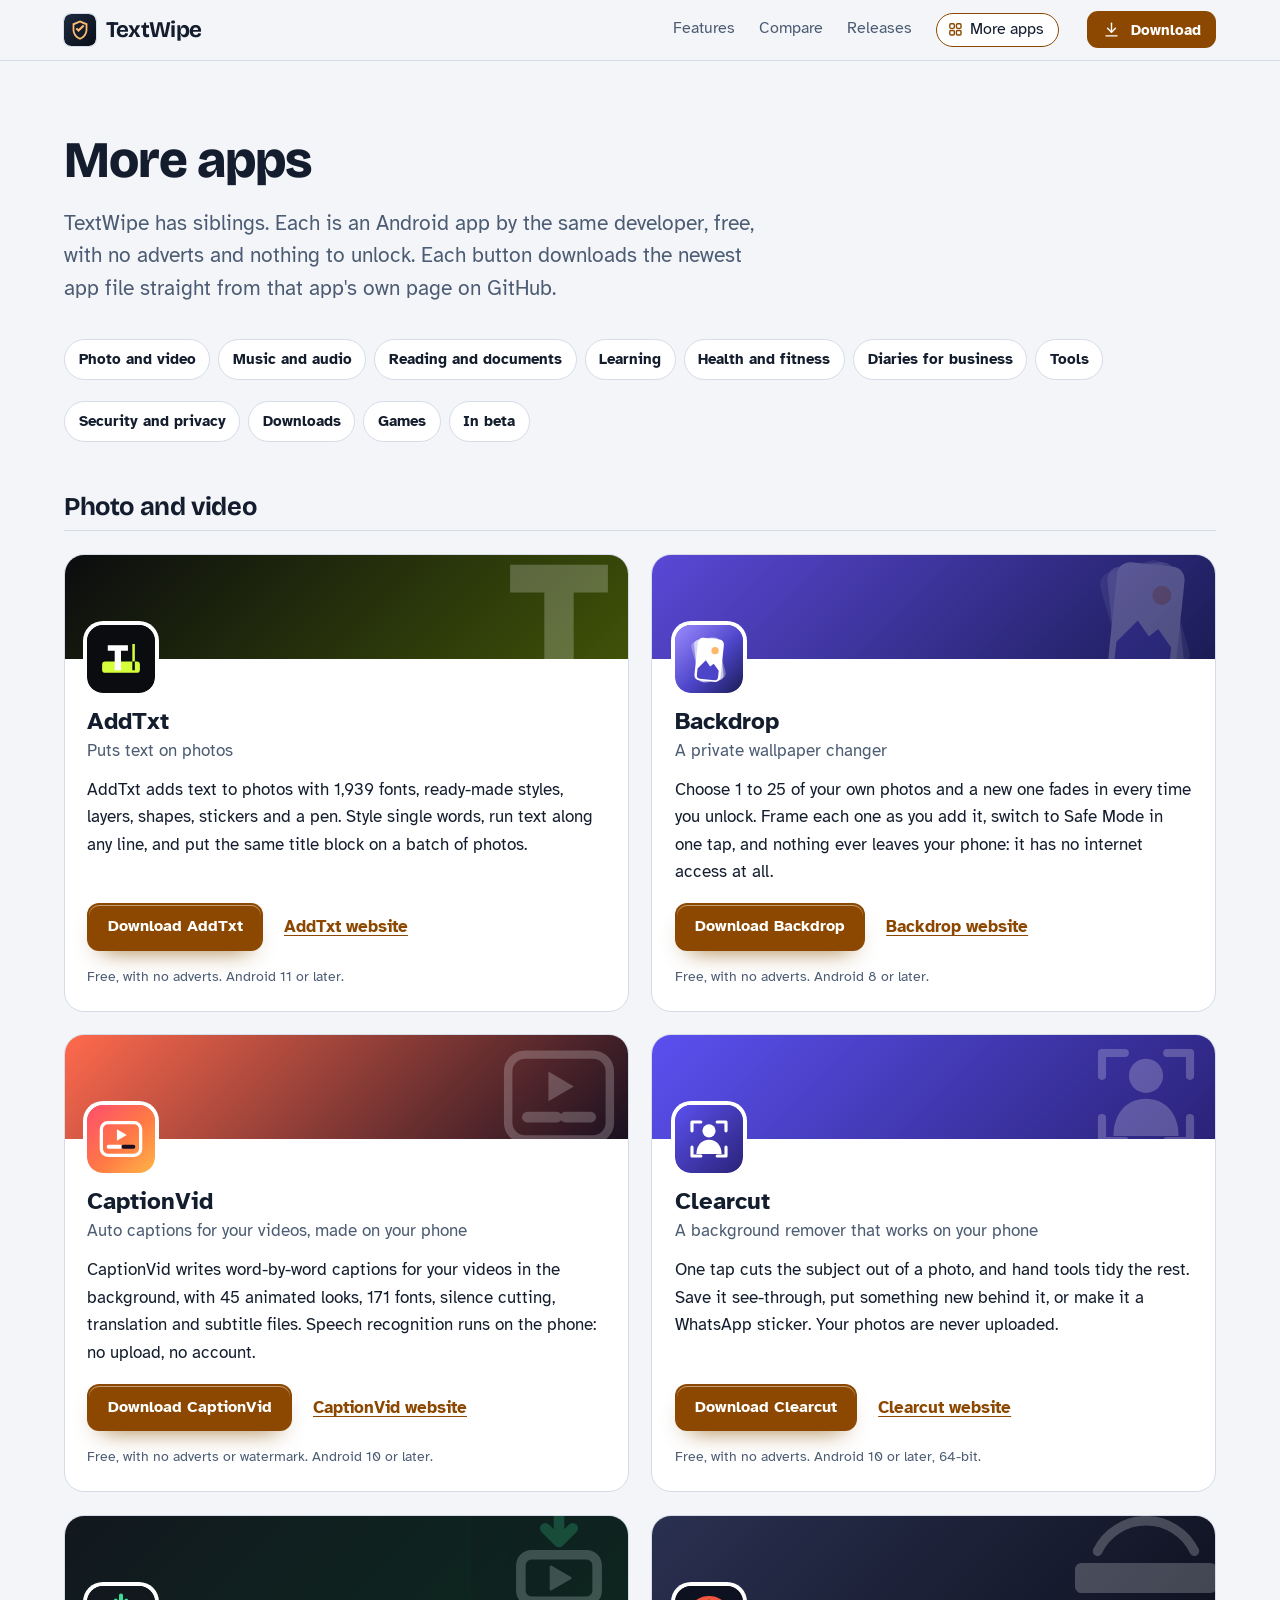
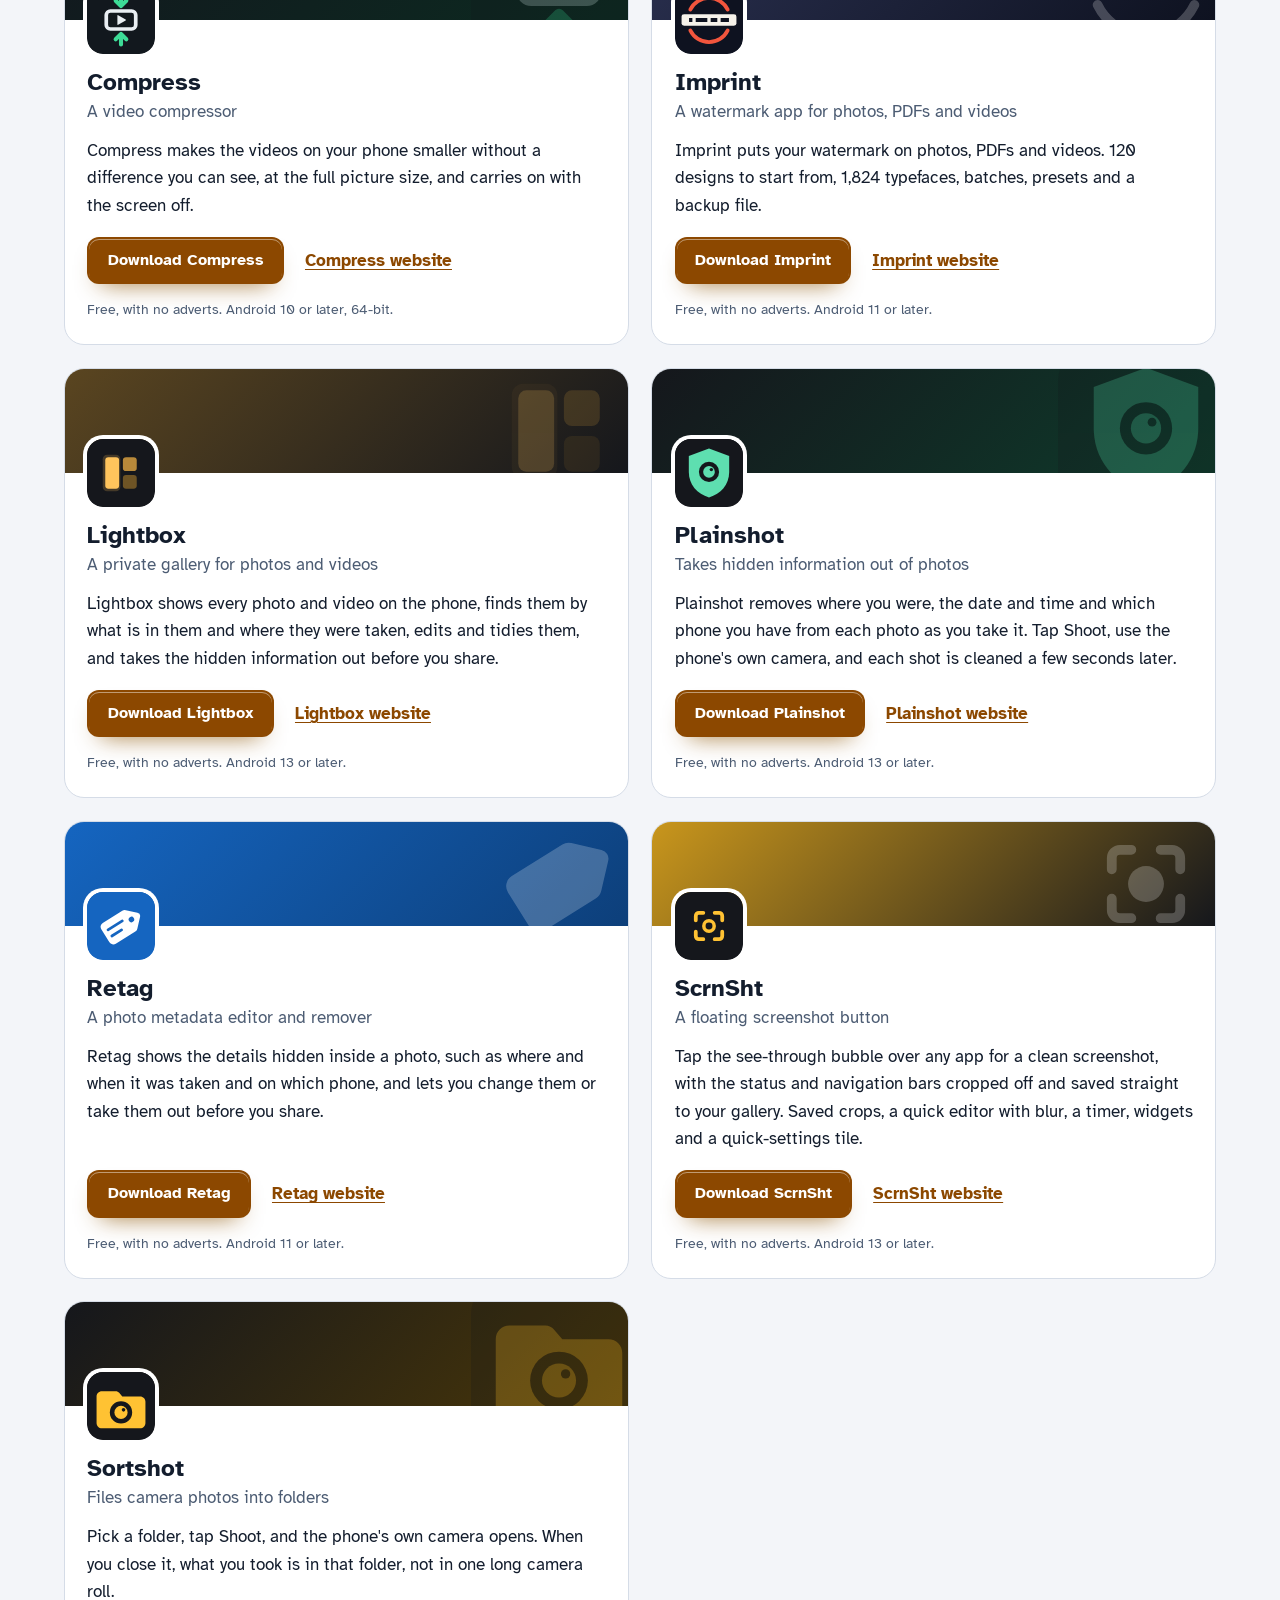
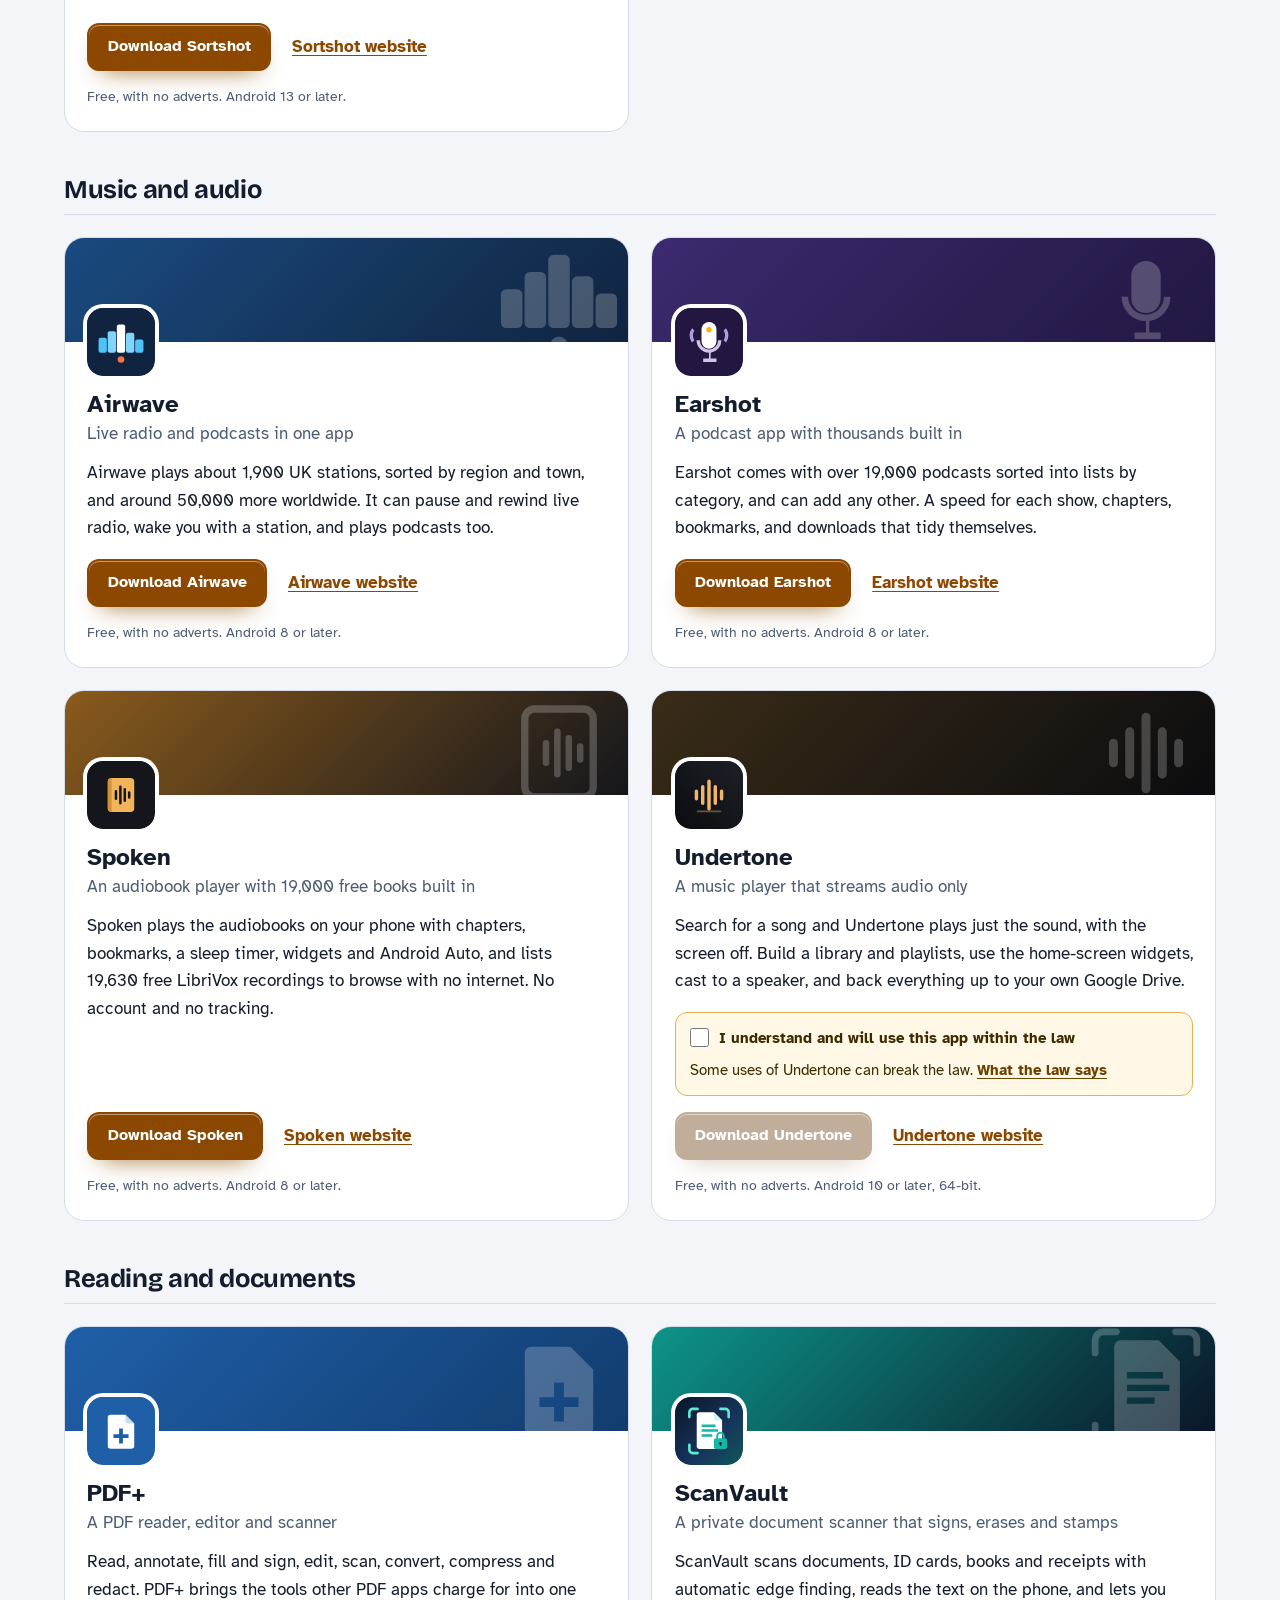
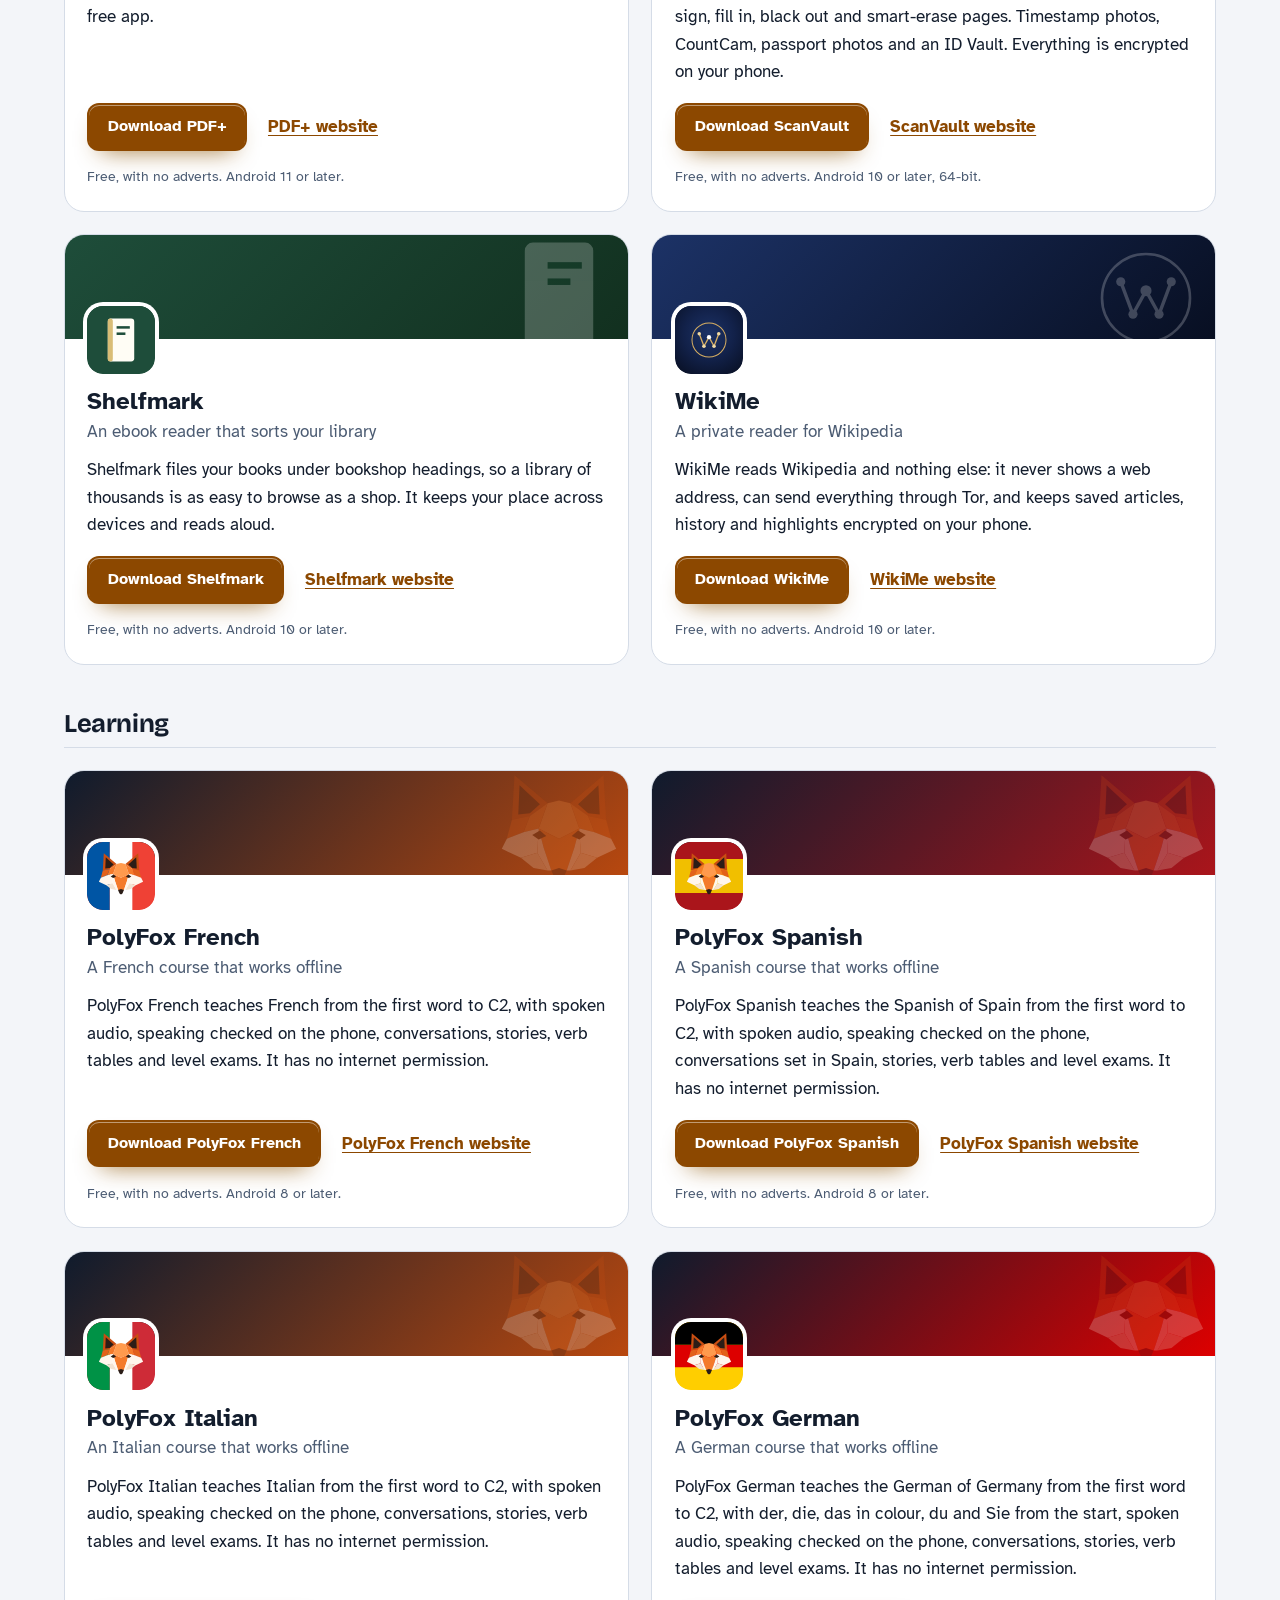
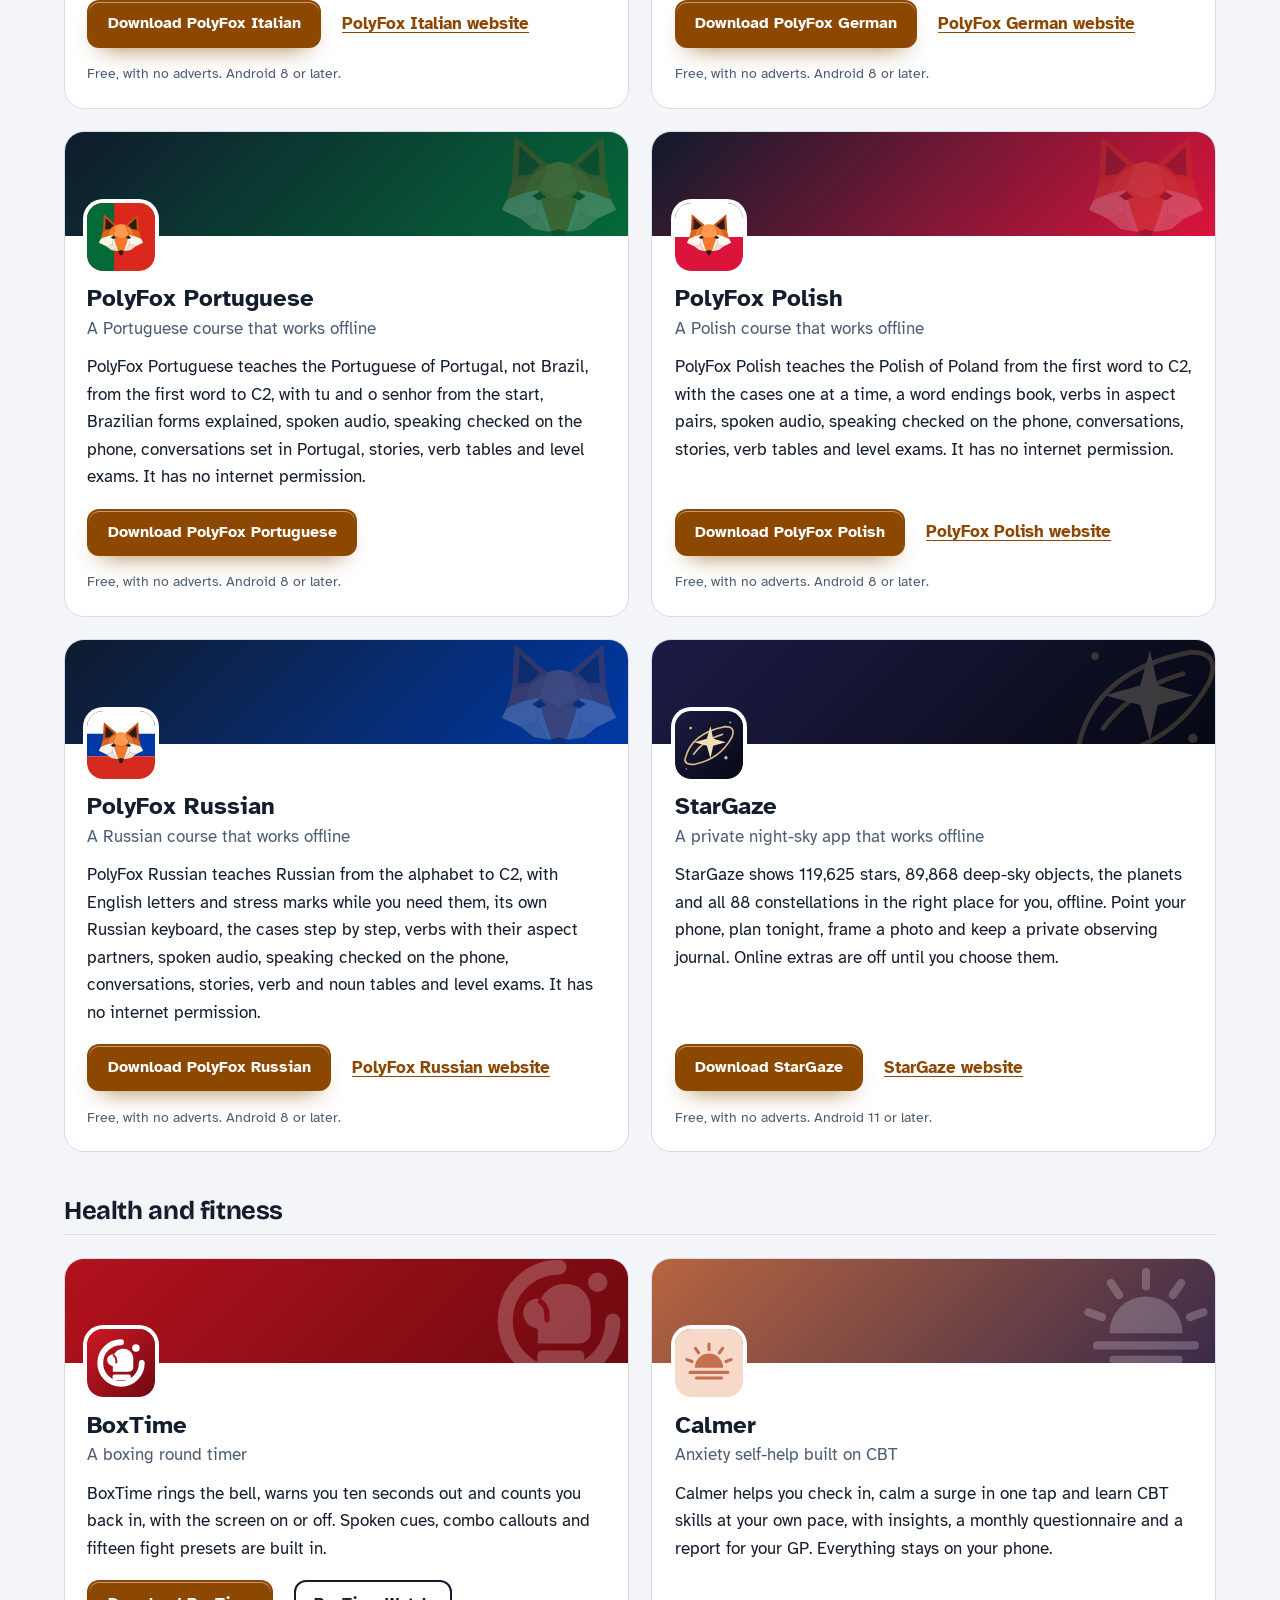
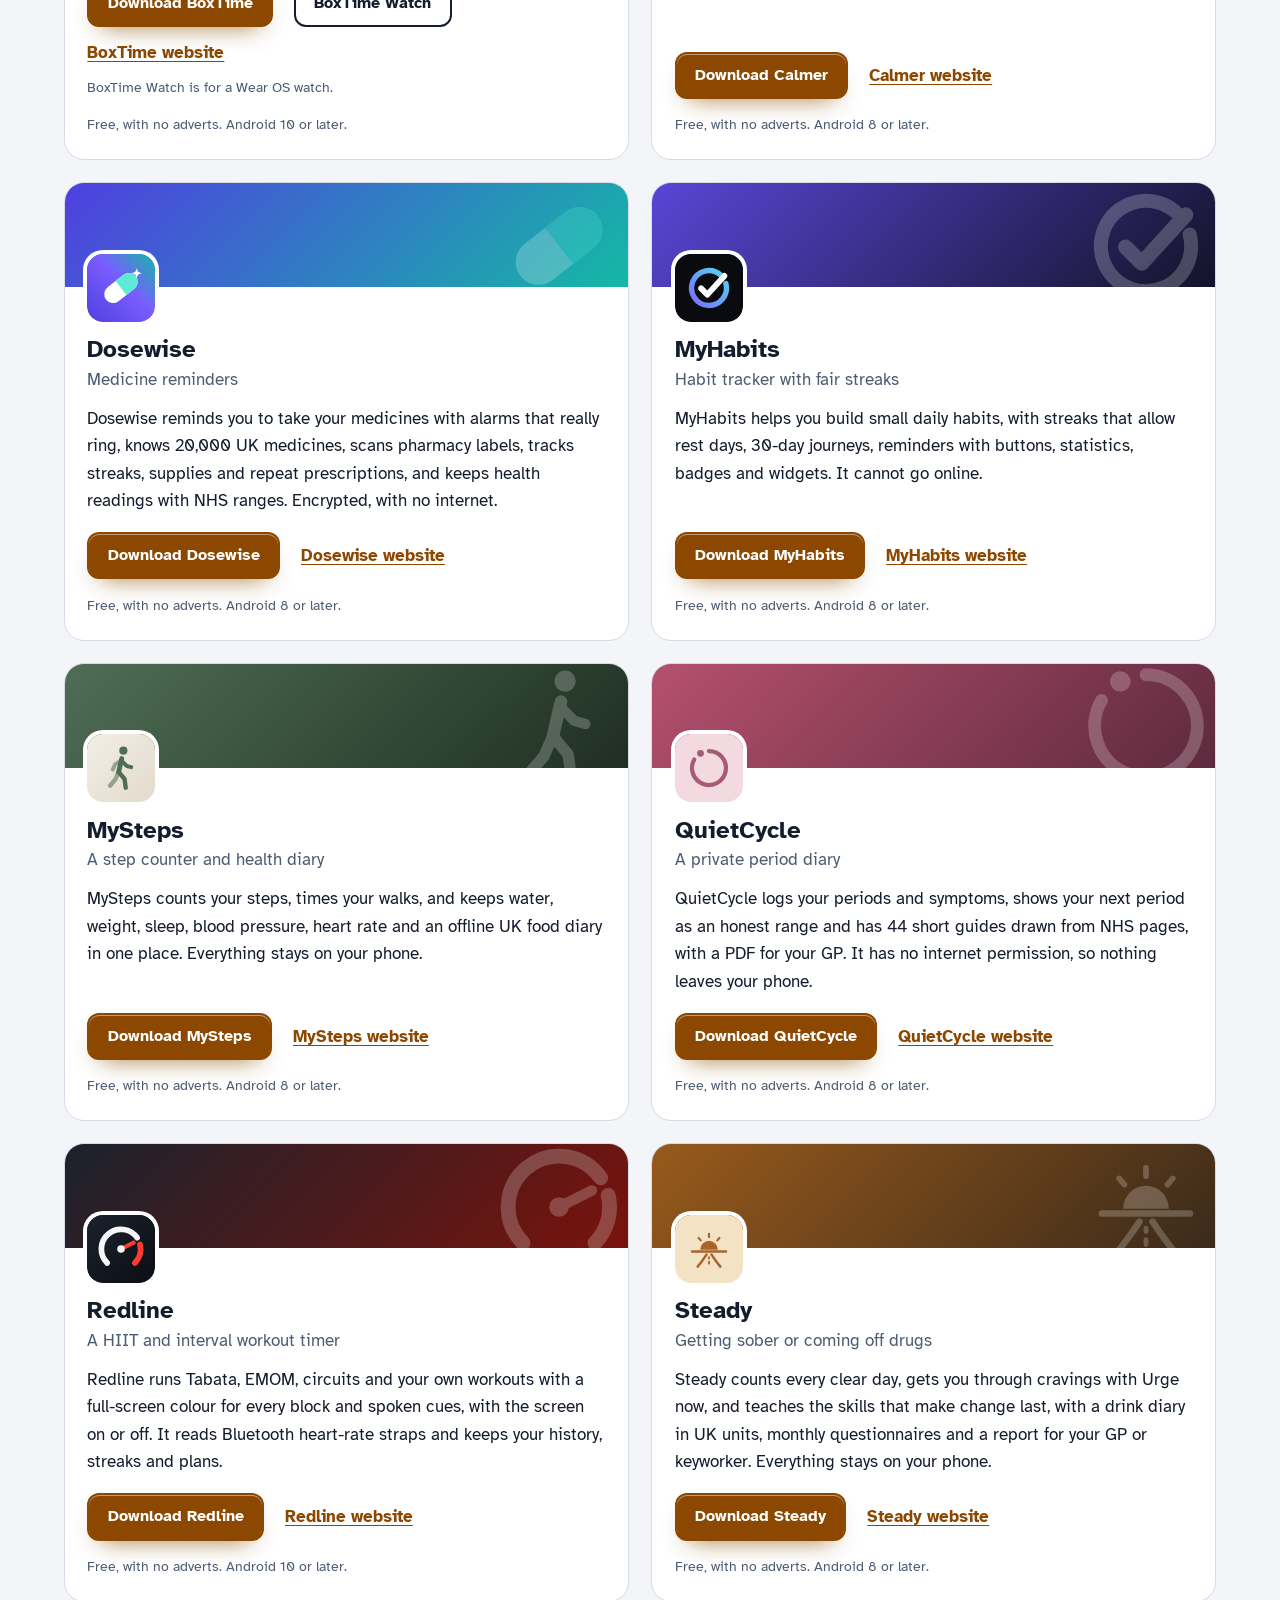
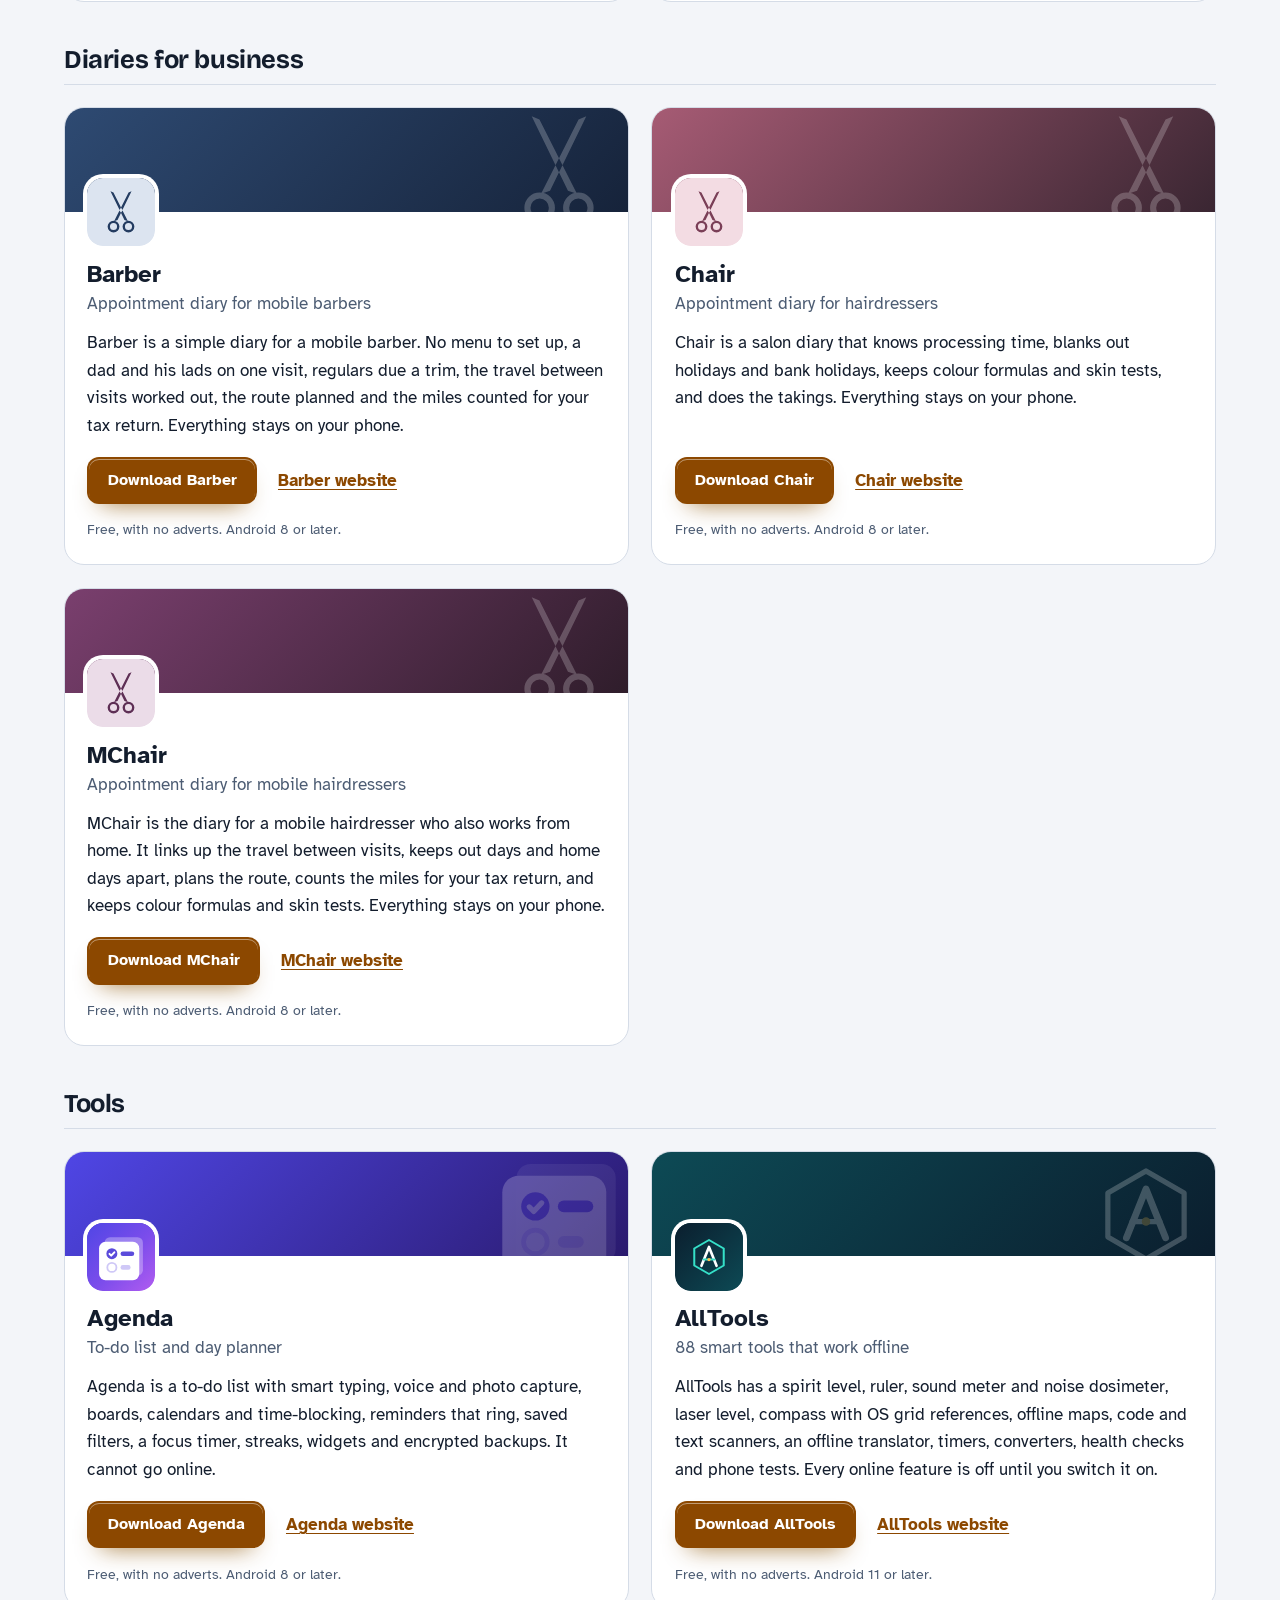
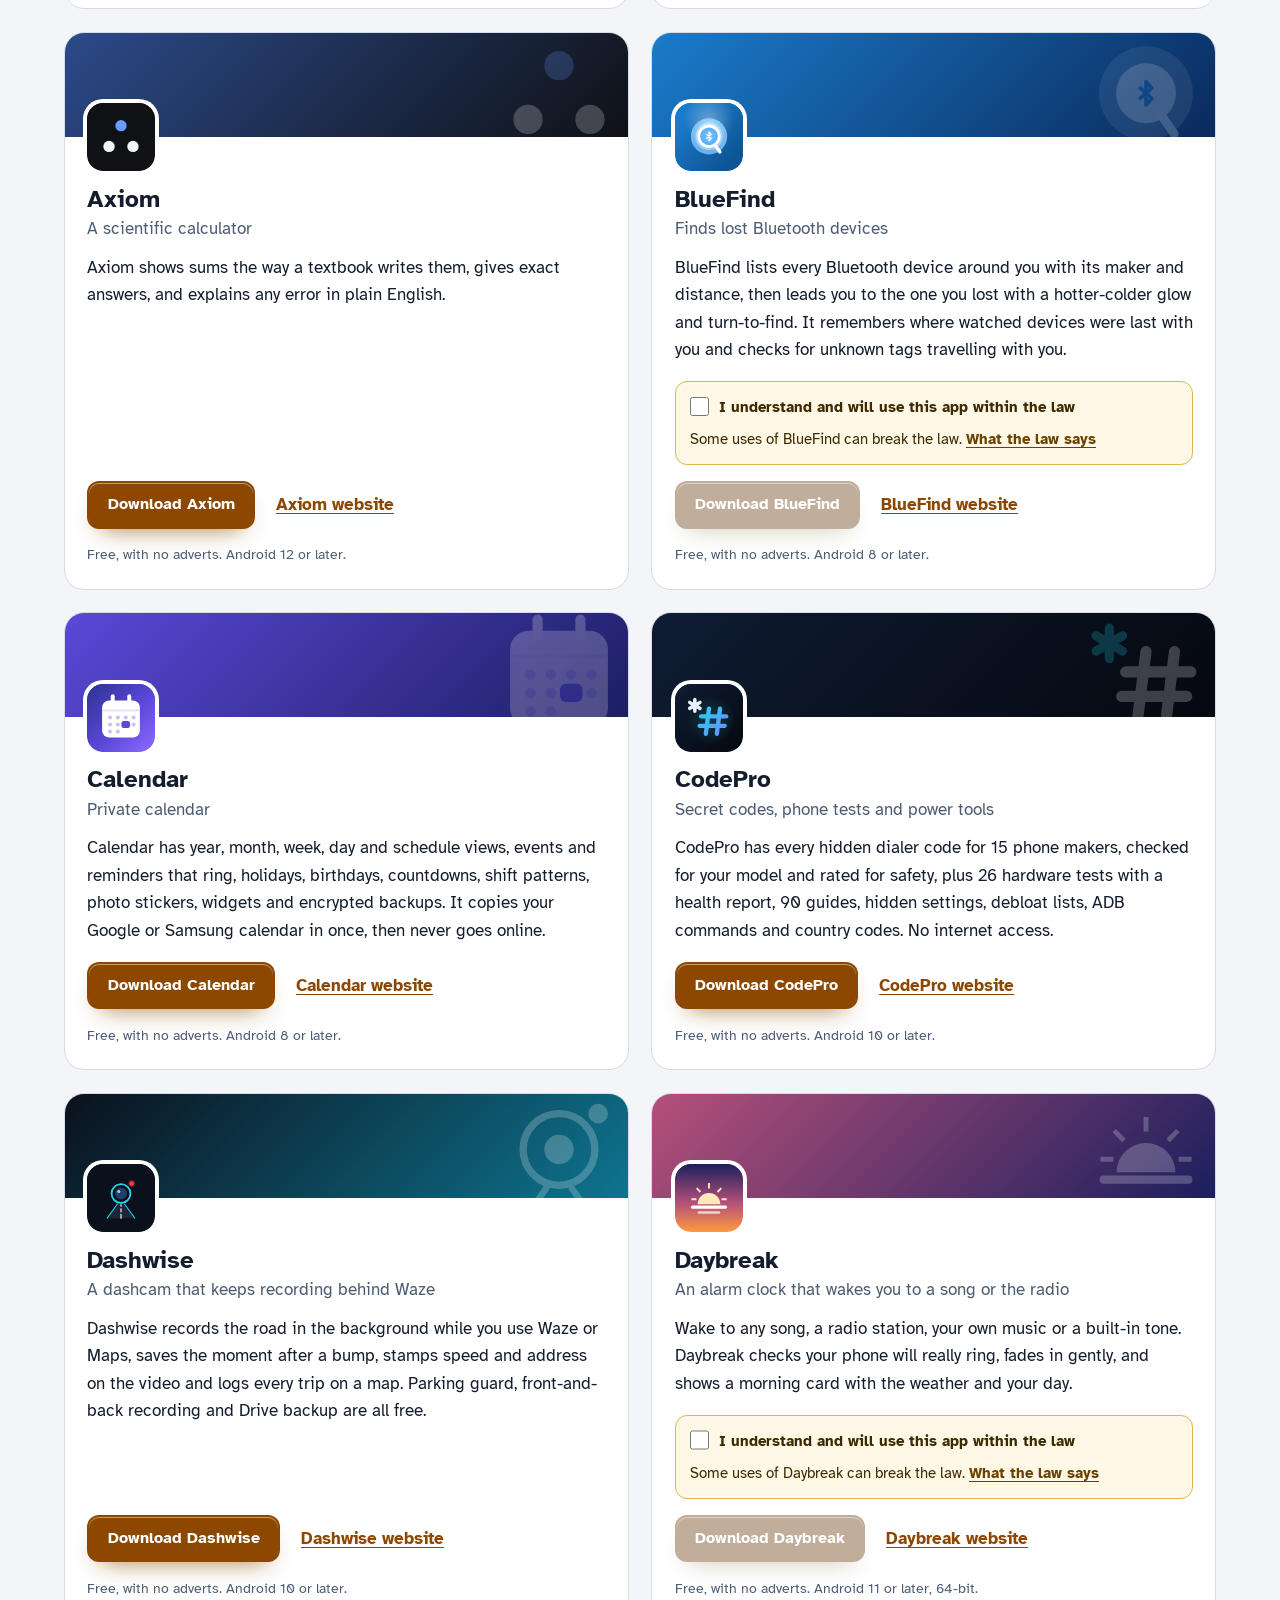
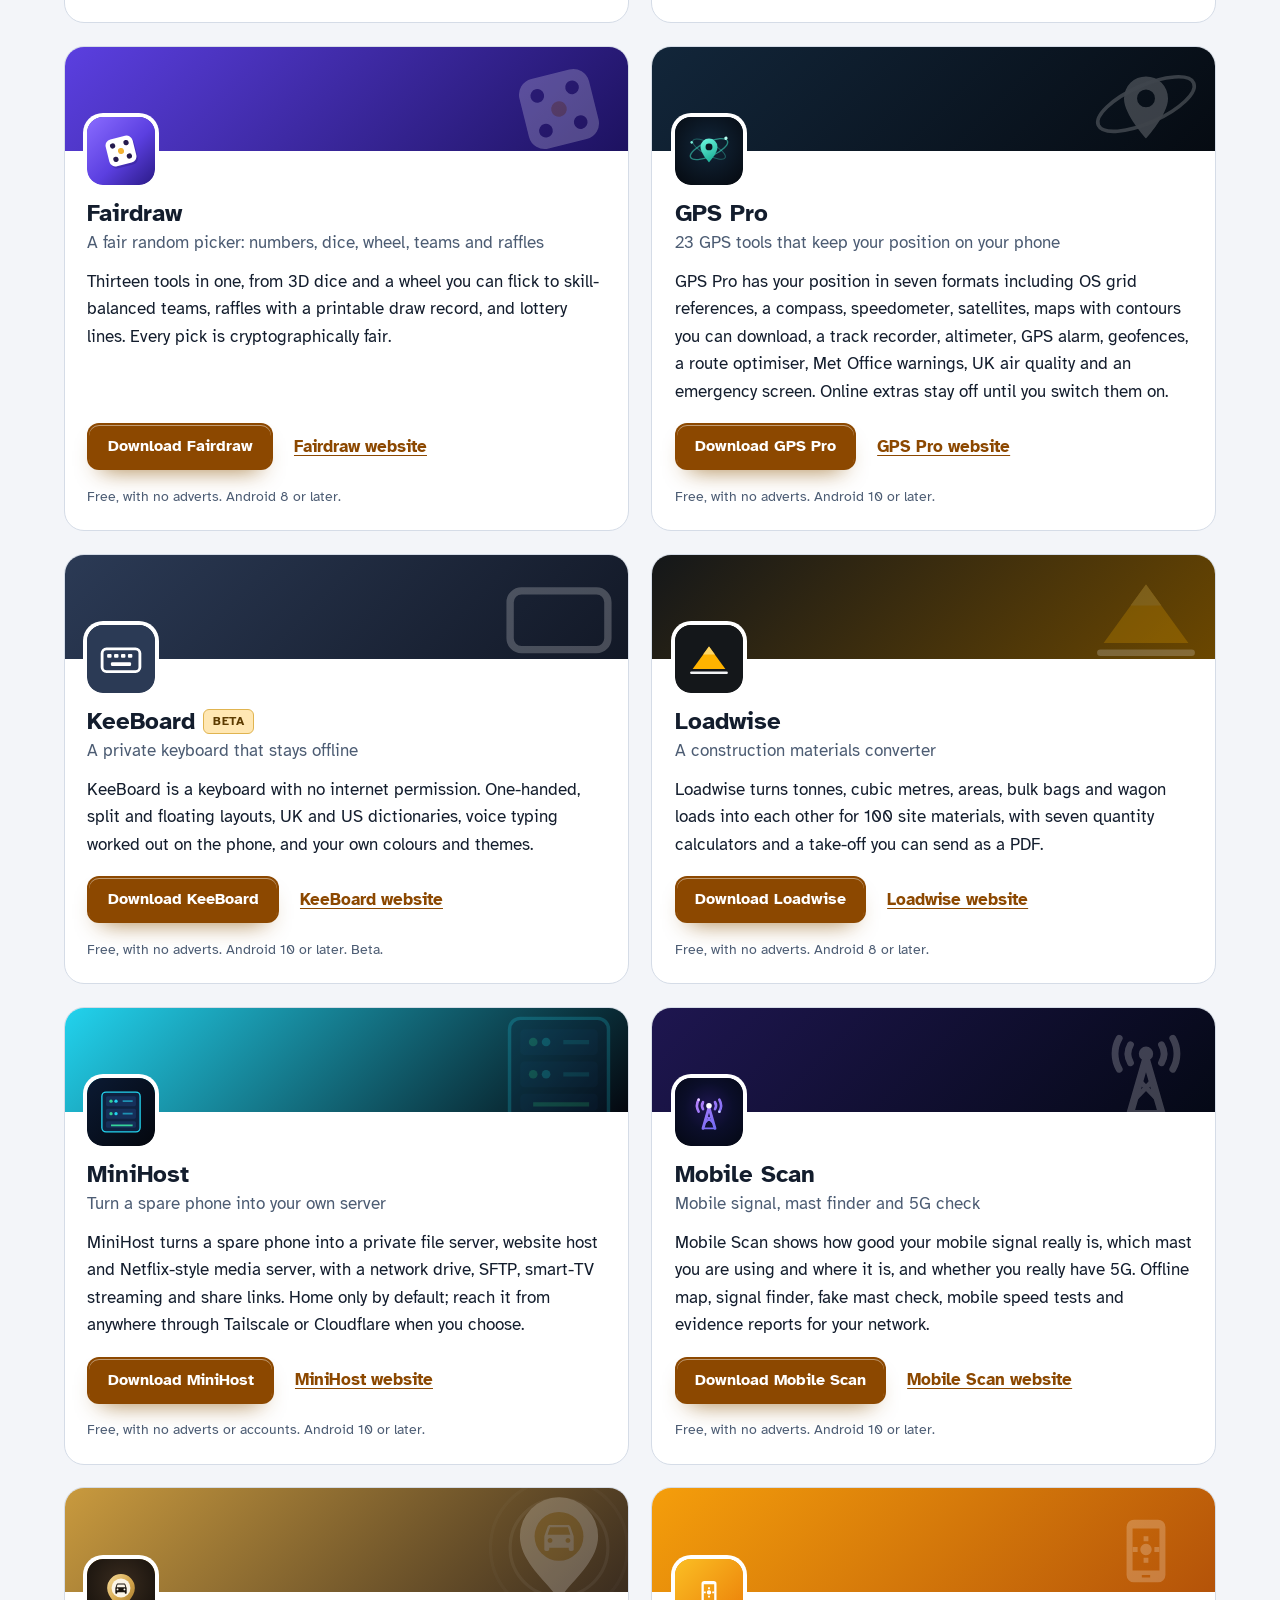
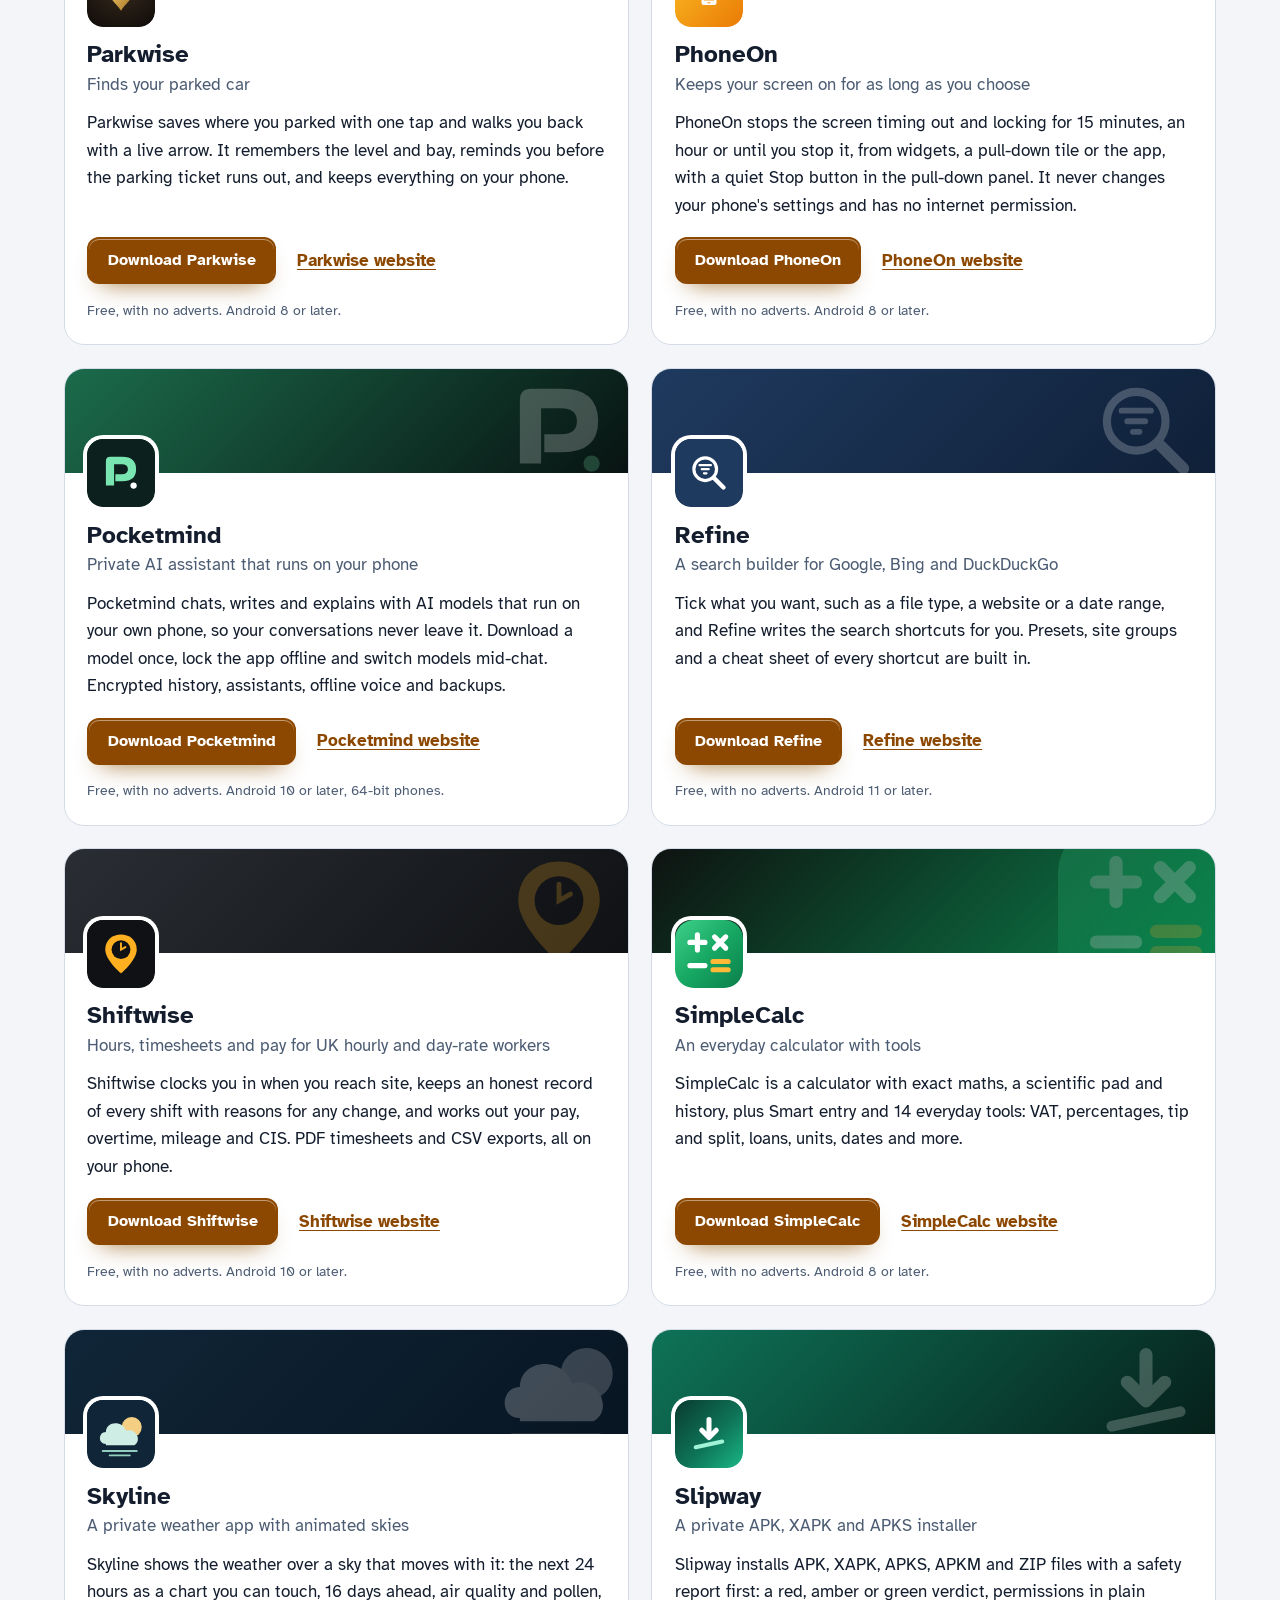
==== commit a8fad424: "More apps: add AllTools" ====
--- a/more-apps.html
+++ b/more-apps.html
@@ -4,7 +4,7 @@
 <meta charset="utf-8">
 <meta name="viewport" content="width=device-width, initial-scale=1">
 <title>More free Android apps from the maker of TextWipe</title>
-<meta name="description" content="All 93 free Android apps from the maker of TextWipe, in one list by category, each with its download and a link to its website.">
+<meta name="description" content="All 94 free Android apps from the maker of TextWipe, in one list by category, each with its download and a link to its website.">
 <meta name="author" content="Jonathan Jackson">
 <link rel="canonical" href="https://customgpter.github.io/textwipe/more-apps.html">
 <meta name="theme-color" content="#f3f5f9" media="(prefers-color-scheme: light)">
@@ -12,7 +12,7 @@
 <meta property="og:type" content="website">
 <meta property="og:site_name" content="TextWipe">
 <meta property="og:title" content="More free Android apps from the maker of TextWipe">
-<meta property="og:description" content="All 93 free Android apps from the maker of TextWipe, in one list by category, each with its download and a link to its website.">
+<meta property="og:description" content="All 94 free Android apps from the maker of TextWipe, in one list by category, each with its download and a link to its website.">
 <meta property="og:url" content="https://customgpter.github.io/textwipe/more-apps.html">
 <meta property="og:image" content="https://customgpter.github.io/textwipe/assets/og.png">
 <meta property="og:image:width" content="1200">
@@ -26,7 +26,7 @@
 <link rel="preload" href="./assets/fonts/atkinson-hyperlegible-latin-400-normal.woff2" as="font" type="font/woff2" crossorigin>
 <link rel="stylesheet" href="./assets/site.css?v=1">
 <link rel="stylesheet" href="./assets/house.css?v=1">
-<script type="application/ld+json">{"@context":"https://schema.org","@type":"ItemList","name":"Apps from the maker of TextWipe","url":"https://customgpter.github.io/textwipe/more-apps.html","itemListElement":[{"@type":"ListItem","position":1,"name":"AddTxt","url":"https://customgpter.github.io/addtxt/"},{"@type":"ListItem","position":2,"name":"Backdrop","url":"https://customgpter.github.io/backdrop/"},{"@type":"ListItem","position":3,"name":"CaptionVid","url":"https://customgpter.github.io/captionvid/"},{"@type":"ListItem","position":4,"name":"Clearcut","url":"https://customgpter.github.io/clearcut/"},{"@type":"ListItem","position":5,"name":"Compress","url":"https://customgpter.github.io/compress/"},{"@type":"ListItem","position":6,"name":"Imprint","url":"https://customgpter.github.io/imprint/"},{"@type":"ListItem","position":7,"name":"Lightbox","url":"https://customgpter.github.io/lightbox/"},{"@type":"ListItem","position":8,"name":"Plainshot","url":"https://customgpter.github.io/plainshot/"},{"@type":"ListItem","position":9,"name":"Retag","url":"https://customgpter.github.io/retag/"},{"@type":"ListItem","position":10,"name":"ScrnSht","url":"https://customgpter.github.io/scrnsht/"},{"@type":"ListItem","position":11,"name":"Sortshot","url":"https://customgpter.github.io/sortshot/"},{"@type":"ListItem","position":12,"name":"Airwave","url":"https://customgpter.github.io/airwave/"},{"@type":"ListItem","position":13,"name":"Earshot","url":"https://customgpter.github.io/earshot/"},{"@type":"ListItem","position":14,"name":"Spoken","url":"https://customgpter.github.io/spoken/"},{"@type":"ListItem","position":15,"name":"Undertone","url":"https://customgpter.github.io/undertone/"},{"@type":"ListItem","position":16,"name":"PDF+","url":"https://customgpter.github.io/pdfplus/"},{"@type":"ListItem","position":17,"name":"ScanVault","url":"https://customgpter.github.io/scanvault/"},{"@type":"ListItem","position":18,"name":"Shelfmark","url":"https://customgpter.github.io/shelfmark/"},{"@type":"ListItem","position":19,"name":"WikiMe","url":"https://customgpter.github.io/wikime/"},{"@type":"ListItem","position":20,"name":"PolyFox French","url":"https://customgpter.github.io/polyfox/"},{"@type":"ListItem","position":21,"name":"PolyFox German","url":"https://customgpter.github.io/polyfox-german/"},{"@type":"ListItem","position":22,"name":"PolyFox Polish","url":"https://customgpter.github.io/polyfox-polish/"},{"@type":"ListItem","position":23,"name":"PolyFox Russian","url":"https://customgpter.github.io/polyfox-russian/"},{"@type":"ListItem","position":24,"name":"StarGaze","url":"https://customgpter.github.io/stargaze/"},{"@type":"ListItem","position":25,"name":"BoxTime","url":"https://customgpter.github.io/boxtime/"},{"@type":"ListItem","position":26,"name":"Calmer","url":"https://customgpter.github.io/calmer/"},{"@type":"ListItem","position":27,"name":"Dosewise","url":"https://customgpter.github.io/dosewise/"},{"@type":"ListItem","position":28,"name":"MyHabits","url":"https://customgpter.github.io/myhabits/"},{"@type":"ListItem","position":29,"name":"MySteps","url":"https://customgpter.github.io/mysteps/"},{"@type":"ListItem","position":30,"name":"QuietCycle","url":"https://customgpter.github.io/quietcycle/"},{"@type":"ListItem","position":31,"name":"Redline","url":"https://customgpter.github.io/redline/"},{"@type":"ListItem","position":32,"name":"Steady","url":"https://customgpter.github.io/steady/"},{"@type":"ListItem","position":33,"name":"Barber","url":"https://customgpter.github.io/barber/"},{"@type":"ListItem","position":34,"name":"Chair","url":"https://customgpter.github.io/chair/"},{"@type":"ListItem","position":35,"name":"MChair","url":"https://customgpter.github.io/mchair/"},{"@type":"ListItem","position":36,"name":"Agenda","url":"https://customgpter.github.io/agenda/"},{"@type":"ListItem","position":37,"name":"Axiom","url":"https://customgpter.github.io/axiom/"},{"@type":"ListItem","position":38,"name":"BlueFind","url":"https://customgpter.github.io/bluefind/"},{"@type":"ListItem","position":39,"name":"Calendar","url":"https://customgpter.github.io/calendar/"},{"@type":"ListItem","position":40,"name":"CodePro","url":"https://customgpter.github.io/codepro/"},{"@type":"ListItem","position":41,"name":"Dashwise","url":"https://customgpter.github.io/dashwise/"},{"@type":"ListItem","position":42,"name":"Daybreak","url":"https://customgpter.github.io/daybreak/"},{"@type":"ListItem","position":43,"name":"Fairdraw","url":"https://customgpter.github.io/fairdraw/"},{"@type":"ListItem","position":44,"name":"GPS Pro","url":"https://customgpter.github.io/gpspro/"},{"@type":"ListItem","position":45,"name":"KeeBoard","url":"https://customgpter.github.io/keeboard/"},{"@type":"ListItem","position":46,"name":"Loadwise","url":"https://customgpter.github.io/loadwise/"},{"@type":"ListItem","position":47,"name":"MiniHost","url":"https://customgpter.github.io/minihost/"},{"@type":"ListItem","position":48,"name":"Mobile Scan","url":"https://customgpter.github.io/mobilescan/"},{"@type":"ListItem","position":49,"name":"Parkwise","url":"https://customgpter.github.io/parkwise/"},{"@type":"ListItem","position":50,"name":"Pocketmind","url":"https://customgpter.github.io/pocketmind/"},{"@type":"ListItem","position":51,"name":"Refine","url":"https://customgpter.github.io/refine/"},{"@type":"ListItem","position":52,"name":"Shiftwise","url":"https://customgpter.github.io/shiftwise/"},{"@type":"ListItem","position":53,"name":"SimpleCalc","url":"https://customgpter.github.io/simplecalc/"},{"@type":"ListItem","position":54,"name":"Skyline","url":"https://customgpter.github.io/skyline/"},{"@type":"ListItem","position":55,"name":"Slipway","url":"https://customgpter.github.io/slipway/"},{"@type":"ListItem","position":56,"name":"Tagger","url":"https://customgpter.github.io/tagger/"},{"@type":"ListItem","position":57,"name":"TotalClean","url":"https://customgpter.github.io/totalclean/"},{"@type":"ListItem","position":58,"name":"TVLink","url":"https://customgpter.github.io/tvlink/"},{"@type":"ListItem","position":59,"name":"Unbox","url":"https://customgpter.github.io/unbox/"},{"@type":"ListItem","position":60,"name":"WhatsKeep","url":"https://customgpter.github.io/whatskeep/"},{"@type":"ListItem","position":61,"name":"WiFi Scan","url":"https://customgpter.github.io/wifiscan/"},{"@type":"ListItem","position":62,"name":"Auditly","url":"https://customgpter.github.io/auditly/"},{"@type":"ListItem","position":63,"name":"Backchannel","url":"https://customgpter.github.io/backchannel/"},{"@type":"ListItem","position":64,"name":"ENotes","url":"https://customgpter.github.io/enotes/"},{"@type":"ListItem","position":65,"name":"FindMe","url":"https://customgpter.github.io/findme/"},{"@type":"ListItem","position":66,"name":"iLock","url":"https://customgpter.github.io/ilock/"},{"@type":"ListItem","position":67,"name":"ImSafe","url":"https://customgpter.github.io/imsafe/"},{"@type":"ListItem","position":68,"name":"IShred","url":"https://customgpter.github.io/ishred/"},{"@type":"ListItem","position":69,"name":"LockBox","url":"https://customgpter.github.io/lockbox/"},{"@type":"ListItem","position":70,"name":"PassVault","url":"https://customgpter.github.io/passvault/"},{"@type":"ListItem","position":71,"name":"SpyFind","url":"https://customgpter.github.io/spyfind/"},{"@type":"ListItem","position":72,"name":"TextWipe","url":"https://customgpter.github.io/textwipe/"},{"@type":"ListItem","position":73,"name":"Tracewire","url":"https://customgpter.github.io/tracewire/"},{"@type":"ListItem","position":74,"name":"Vigil","url":"https://customgpter.github.io/vigil/"},{"@type":"ListItem","position":75,"name":"Grab","url":"https://customgpter.github.io/grab/"},{"@type":"ListItem","position":76,"name":"Swarm","url":"https://customgpter.github.io/swarm/"},{"@type":"ListItem","position":77,"name":"Plane Games","url":"https://customgpter.github.io/plane-games/"},{"@type":"ListItem","position":78,"name":"Ninefold","url":"https://customgpter.github.io/ninefold/"},{"@type":"ListItem","position":79,"name":"Cubewise","url":"https://customgpter.github.io/cubewise/"},{"@type":"ListItem","position":80,"name":"Tilewise","url":"https://customgpter.github.io/tilewise/"},{"@type":"ListItem","position":81,"name":"Letterwise","url":"https://customgpter.github.io/letterwise/"},{"@type":"ListItem","position":82,"name":"Kingside","url":"https://customgpter.github.io/kingside/"},{"@type":"ListItem","position":83,"name":"Deckhand","url":"https://customgpter.github.io/deckhand/"},{"@type":"ListItem","position":84,"name":"SNESForge","url":"https://customgpter.github.io/snesforge/"},{"@type":"ListItem","position":85,"name":"Fame Boy","url":"https://customgpter.github.io/fameboy/"},{"@type":"ListItem","position":86,"name":"PSPPro","url":"https://customgpter.github.io/psppro/"},{"@type":"ListItem","position":87,"name":"MegaGen","url":"https://customgpter.github.io/megagen/"},{"@type":"ListItem","position":88,"name":"QVR","url":"https://customgpter.github.io/qvr/"},{"@type":"ListItem","position":89,"name":"QVR Watch","url":"https://customgpter.github.io/qvr-watch/"},{"@type":"ListItem","position":90,"name":"QVRLite","url":"https://customgpter.github.io/qvrlite/"},{"@type":"ListItem","position":91,"name":"Onionz","url":"https://customgpter.github.io/onionz/"},{"@type":"ListItem","position":92,"name":"OnionzWeb","url":"https://customgpter.github.io/onionzweb/"}]}</script>
+<script type="application/ld+json">{"@context":"https://schema.org","@type":"ItemList","name":"Apps from the maker of TextWipe","url":"https://customgpter.github.io/textwipe/more-apps.html","itemListElement":[{"@type":"ListItem","position":1,"name":"AddTxt","url":"https://customgpter.github.io/addtxt/"},{"@type":"ListItem","position":2,"name":"Backdrop","url":"https://customgpter.github.io/backdrop/"},{"@type":"ListItem","position":3,"name":"CaptionVid","url":"https://customgpter.github.io/captionvid/"},{"@type":"ListItem","position":4,"name":"Clearcut","url":"https://customgpter.github.io/clearcut/"},{"@type":"ListItem","position":5,"name":"Compress","url":"https://customgpter.github.io/compress/"},{"@type":"ListItem","position":6,"name":"Imprint","url":"https://customgpter.github.io/imprint/"},{"@type":"ListItem","position":7,"name":"Lightbox","url":"https://customgpter.github.io/lightbox/"},{"@type":"ListItem","position":8,"name":"Plainshot","url":"https://customgpter.github.io/plainshot/"},{"@type":"ListItem","position":9,"name":"Retag","url":"https://customgpter.github.io/retag/"},{"@type":"ListItem","position":10,"name":"ScrnSht","url":"https://customgpter.github.io/scrnsht/"},{"@type":"ListItem","position":11,"name":"Sortshot","url":"https://customgpter.github.io/sortshot/"},{"@type":"ListItem","position":12,"name":"Airwave","url":"https://customgpter.github.io/airwave/"},{"@type":"ListItem","position":13,"name":"Earshot","url":"https://customgpter.github.io/earshot/"},{"@type":"ListItem","position":14,"name":"Spoken","url":"https://customgpter.github.io/spoken/"},{"@type":"ListItem","position":15,"name":"Undertone","url":"https://customgpter.github.io/undertone/"},{"@type":"ListItem","position":16,"name":"PDF+","url":"https://customgpter.github.io/pdfplus/"},{"@type":"ListItem","position":17,"name":"ScanVault","url":"https://customgpter.github.io/scanvault/"},{"@type":"ListItem","position":18,"name":"Shelfmark","url":"https://customgpter.github.io/shelfmark/"},{"@type":"ListItem","position":19,"name":"WikiMe","url":"https://customgpter.github.io/wikime/"},{"@type":"ListItem","position":20,"name":"PolyFox French","url":"https://customgpter.github.io/polyfox/"},{"@type":"ListItem","position":21,"name":"PolyFox German","url":"https://customgpter.github.io/polyfox-german/"},{"@type":"ListItem","position":22,"name":"PolyFox Polish","url":"https://customgpter.github.io/polyfox-polish/"},{"@type":"ListItem","position":23,"name":"PolyFox Russian","url":"https://customgpter.github.io/polyfox-russian/"},{"@type":"ListItem","position":24,"name":"StarGaze","url":"https://customgpter.github.io/stargaze/"},{"@type":"ListItem","position":25,"name":"BoxTime","url":"https://customgpter.github.io/boxtime/"},{"@type":"ListItem","position":26,"name":"Calmer","url":"https://customgpter.github.io/calmer/"},{"@type":"ListItem","position":27,"name":"Dosewise","url":"https://customgpter.github.io/dosewise/"},{"@type":"ListItem","position":28,"name":"MyHabits","url":"https://customgpter.github.io/myhabits/"},{"@type":"ListItem","position":29,"name":"MySteps","url":"https://customgpter.github.io/mysteps/"},{"@type":"ListItem","position":30,"name":"QuietCycle","url":"https://customgpter.github.io/quietcycle/"},{"@type":"ListItem","position":31,"name":"Redline","url":"https://customgpter.github.io/redline/"},{"@type":"ListItem","position":32,"name":"Steady","url":"https://customgpter.github.io/steady/"},{"@type":"ListItem","position":33,"name":"Barber","url":"https://customgpter.github.io/barber/"},{"@type":"ListItem","position":34,"name":"Chair","url":"https://customgpter.github.io/chair/"},{"@type":"ListItem","position":35,"name":"MChair","url":"https://customgpter.github.io/mchair/"},{"@type":"ListItem","position":36,"name":"Agenda","url":"https://customgpter.github.io/agenda/"},{"@type":"ListItem","position":37,"name":"AllTools","url":"https://customgpter.github.io/alltools/"},{"@type":"ListItem","position":38,"name":"Axiom","url":"https://customgpter.github.io/axiom/"},{"@type":"ListItem","position":39,"name":"BlueFind","url":"https://customgpter.github.io/bluefind/"},{"@type":"ListItem","position":40,"name":"Calendar","url":"https://customgpter.github.io/calendar/"},{"@type":"ListItem","position":41,"name":"CodePro","url":"https://customgpter.github.io/codepro/"},{"@type":"ListItem","position":42,"name":"Dashwise","url":"https://customgpter.github.io/dashwise/"},{"@type":"ListItem","position":43,"name":"Daybreak","url":"https://customgpter.github.io/daybreak/"},{"@type":"ListItem","position":44,"name":"Fairdraw","url":"https://customgpter.github.io/fairdraw/"},{"@type":"ListItem","position":45,"name":"GPS Pro","url":"https://customgpter.github.io/gpspro/"},{"@type":"ListItem","position":46,"name":"KeeBoard","url":"https://customgpter.github.io/keeboard/"},{"@type":"ListItem","position":47,"name":"Loadwise","url":"https://customgpter.github.io/loadwise/"},{"@type":"ListItem","position":48,"name":"MiniHost","url":"https://customgpter.github.io/minihost/"},{"@type":"ListItem","position":49,"name":"Mobile Scan","url":"https://customgpter.github.io/mobilescan/"},{"@type":"ListItem","position":50,"name":"Parkwise","url":"https://customgpter.github.io/parkwise/"},{"@type":"ListItem","position":51,"name":"Pocketmind","url":"https://customgpter.github.io/pocketmind/"},{"@type":"ListItem","position":52,"name":"Refine","url":"https://customgpter.github.io/refine/"},{"@type":"ListItem","position":53,"name":"Shiftwise","url":"https://customgpter.github.io/shiftwise/"},{"@type":"ListItem","position":54,"name":"SimpleCalc","url":"https://customgpter.github.io/simplecalc/"},{"@type":"ListItem","position":55,"name":"Skyline","url":"https://customgpter.github.io/skyline/"},{"@type":"ListItem","position":56,"name":"Slipway","url":"https://customgpter.github.io/slipway/"},{"@type":"ListItem","position":57,"name":"Tagger","url":"https://customgpter.github.io/tagger/"},{"@type":"ListItem","position":58,"name":"TotalClean","url":"https://customgpter.github.io/totalclean/"},{"@type":"ListItem","position":59,"name":"TVLink","url":"https://customgpter.github.io/tvlink/"},{"@type":"ListItem","position":60,"name":"Unbox","url":"https://customgpter.github.io/unbox/"},{"@type":"ListItem","position":61,"name":"WhatsKeep","url":"https://customgpter.github.io/whatskeep/"},{"@type":"ListItem","position":62,"name":"WiFi Scan","url":"https://customgpter.github.io/wifiscan/"},{"@type":"ListItem","position":63,"name":"Auditly","url":"https://customgpter.github.io/auditly/"},{"@type":"ListItem","position":64,"name":"Backchannel","url":"https://customgpter.github.io/backchannel/"},{"@type":"ListItem","position":65,"name":"ENotes","url":"https://customgpter.github.io/enotes/"},{"@type":"ListItem","position":66,"name":"FindMe","url":"https://customgpter.github.io/findme/"},{"@type":"ListItem","position":67,"name":"iLock","url":"https://customgpter.github.io/ilock/"},{"@type":"ListItem","position":68,"name":"ImSafe","url":"https://customgpter.github.io/imsafe/"},{"@type":"ListItem","position":69,"name":"IShred","url":"https://customgpter.github.io/ishred/"},{"@type":"ListItem","position":70,"name":"LockBox","url":"https://customgpter.github.io/lockbox/"},{"@type":"ListItem","position":71,"name":"PassVault","url":"https://customgpter.github.io/passvault/"},{"@type":"ListItem","position":72,"name":"SpyFind","url":"https://customgpter.github.io/spyfind/"},{"@type":"ListItem","position":73,"name":"TextWipe","url":"https://customgpter.github.io/textwipe/"},{"@type":"ListItem","position":74,"name":"Tracewire","url":"https://customgpter.github.io/tracewire/"},{"@type":"ListItem","position":75,"name":"Vigil","url":"https://customgpter.github.io/vigil/"},{"@type":"ListItem","position":76,"name":"Grab","url":"https://customgpter.github.io/grab/"},{"@type":"ListItem","position":77,"name":"Swarm","url":"https://customgpter.github.io/swarm/"},{"@type":"ListItem","position":78,"name":"Plane Games","url":"https://customgpter.github.io/plane-games/"},{"@type":"ListItem","position":79,"name":"Ninefold","url":"https://customgpter.github.io/ninefold/"},{"@type":"ListItem","position":80,"name":"Cubewise","url":"https://customgpter.github.io/cubewise/"},{"@type":"ListItem","position":81,"name":"Tilewise","url":"https://customgpter.github.io/tilewise/"},{"@type":"ListItem","position":82,"name":"Letterwise","url":"https://customgpter.github.io/letterwise/"},{"@type":"ListItem","position":83,"name":"Kingside","url":"https://customgpter.github.io/kingside/"},{"@type":"ListItem","position":84,"name":"Deckhand","url":"https://customgpter.github.io/deckhand/"},{"@type":"ListItem","position":85,"name":"SNESForge","url":"https://customgpter.github.io/snesforge/"},{"@type":"ListItem","position":86,"name":"Fame Boy","url":"https://customgpter.github.io/fameboy/"},{"@type":"ListItem","position":87,"name":"PSPPro","url":"https://customgpter.github.io/psppro/"},{"@type":"ListItem","position":88,"name":"MegaGen","url":"https://customgpter.github.io/megagen/"},{"@type":"ListItem","position":89,"name":"QVR","url":"https://customgpter.github.io/qvr/"},{"@type":"ListItem","position":90,"name":"QVR Watch","url":"https://customgpter.github.io/qvr-watch/"},{"@type":"ListItem","position":91,"name":"QVRLite","url":"https://customgpter.github.io/qvrlite/"},{"@type":"ListItem","position":92,"name":"Onionz","url":"https://customgpter.github.io/onionz/"},{"@type":"ListItem","position":93,"name":"OnionzWeb","url":"https://customgpter.github.io/onionzweb/"}]}</script>
 <link rel="stylesheet" href="./assets/apps-list.css?v=1">
 <script src="./assets/apps-list.js?v=1" defer></script>
 </head>
@@ -86,7 +86,7 @@
 <li class="mapp" style="--b:#7a3f6e;--b2:#2f1d2b"><div class="mapp-cover" aria-hidden="true"><svg viewBox="0 0 108 108"><g transform="translate(54 54) scale(1.25) translate(-54 -52)"><path fill="#fff" fill-rule="evenodd" d="M37 70.5a7.5 7.5 0 1 0 15 0a7.5 7.5 0 1 0-15 0zM40 70.5a4.5 4.5 0 1 0 9 0a4.5 4.5 0 1 0-9 0zM56 70.5a7.5 7.5 0 1 0 15 0a7.5 7.5 0 1 0-15 0zM59 70.5a4.5 4.5 0 1 0 9 0a4.5 4.5 0 1 0-9 0z"/><path fill="#fff" d="M45.2 63.6 49.6 62.2 67.4 25.6 63.6 27.2zM62.8 63.6 58.4 62.2 40.6 25.6 44.4 27.2z"/><circle cx="54" cy="49.8" r="1.8" fill="none"/></g></svg></div><div class="mapp-body"><svg class="mapp-icon" viewBox="0 0 108 108" aria-hidden="true"><rect width="108" height="108" rx="24" fill="#EBDCE8"/><g transform="translate(54 54) scale(1.25) translate(-54 -52)"><path fill="#5E2F55" fill-rule="evenodd" d="M37 70.5a7.5 7.5 0 1 0 15 0a7.5 7.5 0 1 0-15 0zM40 70.5a4.5 4.5 0 1 0 9 0a4.5 4.5 0 1 0-9 0zM56 70.5a7.5 7.5 0 1 0 15 0a7.5 7.5 0 1 0-15 0zM59 70.5a4.5 4.5 0 1 0 9 0a4.5 4.5 0 1 0-9 0z"/><path fill="#5E2F55" d="M45.2 63.6 49.6 62.2 67.4 25.6 63.6 27.2zM62.8 63.6 58.4 62.2 40.6 25.6 44.4 27.2z"/><circle cx="54" cy="49.8" r="1.8" fill="#EBDCE8"/></g></svg><h3>MChair</h3><p class="mapp-kind">Appointment diary for mobile hairdressers</p><p class="mapp-say">MChair is the diary for a mobile hairdresser who also works from home. It links up the travel between visits, keeps out days and home days apart, plans the route, counts the miles for your tax return, and keeps colour formulas and skin tests. Everything stays on your phone.</p><p class="mapp-go"><a class="button" href="https://github.com/CustomGPTer/mchair/releases/latest/download/MChair.apk">Download MChair</a><a class="mapp-site" href="https://customgpter.github.io/mchair/">MChair website</a></p><p class="mapp-needs">Free, with no adverts. Android 8 or later.</p></div></li></ul></div>
 <div class="mapps-group" role="group" aria-labelledby="apps-tools"><h2 class="mapps-cat" id="apps-tools">Tools</h2>
 <ul class="mapps"><li class="mapp" style="--b:#4f46e5;--b2:#2a1a6e"><div class="mapp-cover" aria-hidden="true"><svg viewBox="0 0 108 108"><g transform="translate(54 56) scale(1.45) translate(-52 -56)"><rect x="34" y="33" width="42" height="42" rx="6" fill="#fff" fill-opacity=".3"/><rect x="28" y="38" width="44" height="42" rx="7" fill="#fff" fill-opacity=".95"/><circle cx="42" cy="51" r="6" fill="#5b4bdb"/><path d="M39.4 51.2l1.9 1.9 3.4-3.6" stroke="#fff" stroke-width="2.2" fill="none" stroke-linecap="round" stroke-linejoin="round"/><rect x="51.5" y="48.5" width="15" height="5" rx="2.5" fill="#5b4bdb"/><circle cx="42" cy="66" r="5" fill="none" stroke="#cfc8f7" stroke-width="2"/><rect x="51.5" y="63.5" width="11" height="5" rx="2.5" fill="#cfc8f7"/></g></svg></div><div class="mapp-body"><svg class="mapp-icon" viewBox="0 0 108 108" aria-hidden="true"><defs><linearGradient id="i-agenda-agi" x1="0" y1="0" x2="1" y2="1"><stop offset="0" stop-color="#4f46e5"/><stop offset=".55" stop-color="#7c4deb"/><stop offset="1" stop-color="#b15cf0"/></linearGradient></defs><rect width="108" height="108" rx="24" fill="url(#i-agenda-agi)"/><g transform="translate(54 56) scale(1.45) translate(-52 -56)"><rect x="34" y="33" width="42" height="42" rx="6" fill="#fff" fill-opacity=".3"/><rect x="28" y="38" width="44" height="42" rx="7" fill="#fff"/><circle cx="42" cy="51" r="6" fill="#5b4bdb"/><path d="M39.4 51.2l1.9 1.9 3.4-3.6" stroke="#fff" stroke-width="2.2" fill="none" stroke-linecap="round" stroke-linejoin="round"/><rect x="51.5" y="48.5" width="15" height="5" rx="2.5" fill="#5b4bdb"/><circle cx="42" cy="66" r="5" fill="none" stroke="#cfc8f7" stroke-width="2"/><rect x="51.5" y="63.5" width="11" height="5" rx="2.5" fill="#cfc8f7"/></g></svg><h3>Agenda</h3><p class="mapp-kind">To-do list and day planner</p><p class="mapp-say">Agenda is a to-do list with smart typing, voice and photo capture, boards, calendars and time-blocking, reminders that ring, saved filters, a focus timer, streaks, widgets and encrypted backups. It cannot go online.</p><p class="mapp-go"><a class="button" href="https://github.com/CustomGPTer/agenda/releases/latest/download/Agenda.apk">Download Agenda</a><a class="mapp-site" href="https://customgpter.github.io/agenda/">Agenda website</a></p><p class="mapp-needs">Free, with no adverts. Android 8 or later.</p></div></li>
-<li class="mapp" style="--b:#2c4a8a;--b2:#0f1115"><div class="mapp-cover" aria-hidden="true"><svg viewBox="0 0 108 108"><circle cx="54" cy="36" r="9" fill="#6c9bff"/><circle cx="35" cy="69" r="9" fill="#f3f5f8"/><circle cx="73" cy="69" r="9" fill="#f3f5f8"/></svg></div><div class="mapp-body"><svg class="mapp-icon" viewBox="0 0 108 108" aria-hidden="true"><rect width="108" height="108" rx="24" fill="#0f1115"/><circle cx="54" cy="36" r="9" fill="#6c9bff"/><circle cx="35" cy="69" r="9" fill="#f3f5f8"/><circle cx="73" cy="69" r="9" fill="#f3f5f8"/></svg><h3>Axiom</h3><p class="mapp-kind">A scientific calculator</p><p class="mapp-say">Axiom shows sums the way a textbook writes them, gives exact answers, and explains any error in plain English.</p><p class="mapp-go"><a class="button" href="https://github.com/CustomGPTer/axiom/releases/latest/download/Axiom.apk">Download Axiom</a><a class="mapp-site" href="https://customgpter.github.io/axiom/">Axiom website</a></p><p class="mapp-needs">Free, with no adverts. Android 12 or later.</p></div></li>
+<li class="mapp" style="--b:#0d4a55;--b2:#0b1e2e"><div class="mapp-cover" aria-hidden="true"><svg viewBox="0 0 108 108"><path d="M54 27L77.4 40.5L77.4 67.5L54 81L30.6 67.5L30.6 40.5Z" stroke="#fff" stroke-width="3.2" stroke-linejoin="round" fill="none"/><path d="M42 68L54 38L66 68" stroke="#fff" stroke-width="4.2" stroke-linecap="round" stroke-linejoin="round" fill="none"/><path d="M45.5 58L62.5 58" stroke="#fff" stroke-width="3.2" stroke-linecap="round"/><circle cx="54" cy="58" r="2.6" fill="#ffc24b"/></svg></div><div class="mapp-body"><svg class="mapp-icon" viewBox="0 0 108 108" aria-hidden="true"><defs><linearGradient id="i-alltools-atbg" x1="0" y1="0" x2="1" y2="1"><stop offset="0" stop-color="#0b1e2e"/><stop offset="1" stop-color="#0d4a55"/></linearGradient></defs><rect width="108" height="108" rx="24" fill="url(#i-alltools-atbg)"/><path d="M54 27L77.4 40.5L77.4 67.5L54 81L30.6 67.5L30.6 40.5Z" stroke="#35e0c8" stroke-width="3.2" stroke-linejoin="round" fill="none"/><path d="M42 68L54 38L66 68" stroke="#fff" stroke-width="4.2" stroke-linecap="round" stroke-linejoin="round" fill="none"/><path d="M45.5 58L62.5 58" stroke="#35e0c8" stroke-width="3.2" stroke-linecap="round"/><circle cx="54" cy="58" r="2.6" fill="#ffc24b"/></svg><h3>AllTools</h3><p class="mapp-kind">88 smart tools that work offline</p><p class="mapp-say">AllTools has a spirit level, ruler, sound meter and noise dosimeter, laser level, compass with OS grid references, offline maps, code and text scanners, an offline translator, timers, converters, health checks and phone tests. Every online feature is off until you switch it on.</p><p class="mapp-go"><a class="button" href="https://github.com/CustomGPTer/alltools/releases/latest/download/AllTools.apk">Download AllTools</a><a class="mapp-site" href="https://customgpter.github.io/alltools/">AllTools website</a></p><p class="mapp-needs">Free, with no adverts. Android 11 or later.</p></div></li><li class="mapp" style="--b:#2c4a8a;--b2:#0f1115"><div class="mapp-cover" aria-hidden="true"><svg viewBox="0 0 108 108"><circle cx="54" cy="36" r="9" fill="#6c9bff"/><circle cx="35" cy="69" r="9" fill="#f3f5f8"/><circle cx="73" cy="69" r="9" fill="#f3f5f8"/></svg></div><div class="mapp-body"><svg class="mapp-icon" viewBox="0 0 108 108" aria-hidden="true"><rect width="108" height="108" rx="24" fill="#0f1115"/><circle cx="54" cy="36" r="9" fill="#6c9bff"/><circle cx="35" cy="69" r="9" fill="#f3f5f8"/><circle cx="73" cy="69" r="9" fill="#f3f5f8"/></svg><h3>Axiom</h3><p class="mapp-kind">A scientific calculator</p><p class="mapp-say">Axiom shows sums the way a textbook writes them, gives exact answers, and explains any error in plain English.</p><p class="mapp-go"><a class="button" href="https://github.com/CustomGPTer/axiom/releases/latest/download/Axiom.apk">Download Axiom</a><a class="mapp-site" href="https://customgpter.github.io/axiom/">Axiom website</a></p><p class="mapp-needs">Free, with no adverts. Android 12 or later.</p></div></li>
 <li class="mapp is-gated" style="--b:#1b7bcb;--b2:#0a2a5c"><div class="mapp-cover" aria-hidden="true"><svg viewBox="0 0 108 108"><circle cx="54" cy="52.92" r="28.8" fill="#fff" fill-opacity=".35"/><path d="M63 65.88L71.28 77.76" stroke="#fff" stroke-width="5.4" stroke-linecap="round"/><circle cx="54" cy="52.92" r="18.36" fill="#fff" fill-opacity=".95"/><path d="M50.4 49.75L57.6 56.09L54 60.12L54 45.72L57.6 49.75L50.4 56.09" fill="none" stroke="#1B7BCB" stroke-width="2.2" stroke-linecap="round" stroke-linejoin="round"/></svg></div><div class="mapp-body"><svg class="mapp-icon" viewBox="0 0 108 108" aria-hidden="true"><defs><linearGradient id="i-bluefind-bfa" gradientUnits="userSpaceOnUse" x1="18" y1="18" x2="90" y2="90"><stop offset="0" stop-color="#1B7BCB"/><stop offset="1" stop-color="#0D5596"/></linearGradient><radialGradient id="i-bluefind-bfb" gradientUnits="userSpaceOnUse" cx="54" cy="26" r="40"><stop offset="0" stop-color="#fff" stop-opacity=".33"/><stop offset="1" stop-color="#fff" stop-opacity="0"/></radialGradient><radialGradient id="i-bluefind-bfc" gradientUnits="userSpaceOnUse" cx="54" cy="39.6" r="39.6"><stop offset="0" stop-color="#B7E0FF"/><stop offset=".6" stop-color="#7FC0F5"/><stop offset="1" stop-color="#6AB0EC"/></radialGradient><radialGradient id="i-bluefind-bfd" gradientUnits="userSpaceOnUse" cx="54" cy="52.92" r="14.4"><stop offset="0" stop-color="#79C3FF"/><stop offset="1" stop-color="#5AAEF5"/></radialGradient></defs><rect width="108" height="108" rx="24" fill="url(#i-bluefind-bfa)"/><rect width="108" height="108" rx="24" fill="url(#i-bluefind-bfb)"/><circle cx="54" cy="52.92" r="28.8" fill="url(#i-bluefind-bfc)"/><circle cx="54" cy="52.92" r="21.6" fill="#fff" fill-opacity=".35"/><path d="M63 65.88L71.28 77.76" stroke="#fff" stroke-width="5.4" stroke-linecap="round"/><circle cx="54" cy="52.92" r="18.36" fill="#fff"/><circle cx="54" cy="52.92" r="14.04" fill="url(#i-bluefind-bfd)"/><path d="M50.4 49.75L57.6 56.09L54 60.12L54 45.72L57.6 49.75L50.4 56.09" fill="none" stroke="#fff" stroke-width="1.87" stroke-linecap="round" stroke-linejoin="round"/></svg><h3>BlueFind</h3><p class="mapp-kind">Finds lost Bluetooth devices</p><p class="mapp-say">BlueFind lists every Bluetooth device around you with its maker and distance, then leads you to the one you lost with a hotter-colder glow and turn-to-find. It remembers where watched devices were last with you and checks for unknown tags travelling with you.</p><div class="mapp-law" data-gate><label><input type="checkbox"> I understand and will use this app within the law</label><p>Some uses of BlueFind can break the law. <a href="https://customgpter.github.io/bluefind/terms.html#law">What the law says</a></p><noscript><p>Turn on JavaScript to download, or use the <a href="https://customgpter.github.io/bluefind/">BlueFind website</a>.</p></noscript></div><p class="mapp-go"><a class="button" data-href="https://github.com/CustomGPTer/bluefind/releases/latest/download/BlueFind.apk" aria-disabled="true" role="link" tabindex="-1">Download BlueFind</a><a class="mapp-site" href="https://customgpter.github.io/bluefind/">BlueFind website</a></p><p class="mapp-needs">Free, with no adverts. Android 8 or later.</p></div></li>
 <li class="mapp" style="--b:#5a48d8;--b2:#1d1f63"><div class="mapp-cover" aria-hidden="true"><svg viewBox="0 0 108 108"><g transform="translate(54 55) scale(1.25) translate(-54 -55)"><path d="M39,32 h30 a9,9 0 0 1 9,9 v29 a9,9 0 0 1 -9,9 h-30 a9,9 0 0 1 -9,-9 v-29 a9,9 0 0 1 9,-9 z" fill="#fff" fill-opacity=".95"/><rect x="41" y="24" width="5" height="13" rx="2.5" fill="#fff"/><rect x="62" y="24" width="5" height="13" rx="2.5" fill="#fff"/><rect x="30" y="43.5" width="48" height="2.2" fill="#e3deff"/><g fill="#c9c2f7"><circle cx="40" cy="53.5" r="2.6"/><circle cx="50" cy="53.5" r="2.6"/><circle cx="60" cy="53.5" r="2.6"/><circle cx="70" cy="53.5" r="2.6"/><circle cx="40" cy="62.5" r="2.6"/><circle cx="50" cy="62.5" r="2.6"/><circle cx="70" cy="62.5" r="2.6"/><circle cx="40" cy="71.5" r="2.6"/><circle cx="50" cy="71.5" r="2.6"/></g><rect x="54.5" y="58" width="11" height="9" rx="3" fill="#5a48d8"/></g></svg></div><div class="mapp-body"><svg class="mapp-icon" viewBox="0 0 108 108" aria-hidden="true"><defs><linearGradient id="i-calendar-cli" x1="0" y1="0" x2="1" y2="1"><stop offset="0" stop-color="#2e3192"/><stop offset=".55" stop-color="#5a48d8"/><stop offset="1" stop-color="#8f6bff"/></linearGradient></defs><rect width="108" height="108" rx="24" fill="url(#i-calendar-cli)"/><g transform="translate(54 55) scale(1.25) translate(-54 -55)"><path d="M39,32 h30 a9,9 0 0 1 9,9 v29 a9,9 0 0 1 -9,9 h-30 a9,9 0 0 1 -9,-9 v-29 a9,9 0 0 1 9,-9 z" fill="#fff"/><rect x="41" y="24" width="5" height="13" rx="2.5" fill="#fff"/><rect x="62" y="24" width="5" height="13" rx="2.5" fill="#fff"/><rect x="30" y="43.5" width="48" height="2.2" fill="#e3deff"/><g fill="#c9c2f7"><circle cx="40" cy="53.5" r="2.6"/><circle cx="50" cy="53.5" r="2.6"/><circle cx="60" cy="53.5" r="2.6"/><circle cx="70" cy="53.5" r="2.6"/><circle cx="40" cy="62.5" r="2.6"/><circle cx="50" cy="62.5" r="2.6"/><circle cx="70" cy="62.5" r="2.6"/><circle cx="40" cy="71.5" r="2.6"/><circle cx="50" cy="71.5" r="2.6"/></g><rect x="54.5" y="58" width="11" height="9" rx="3" fill="#5a48d8"/></g></svg><h3>Calendar</h3><p class="mapp-kind">Private calendar</p><p class="mapp-say">Calendar has year, month, week, day and schedule views, events and reminders that ring, holidays, birthdays, countdowns, shift patterns, photo stickers, widgets and encrypted backups. It copies your Google or Samsung calendar in once, then never goes online.</p><p class="mapp-go"><a class="button" href="https://github.com/CustomGPTer/calendar/releases/latest/download/Calendar.apk">Download Calendar</a><a class="mapp-site" href="https://customgpter.github.io/calendar/">Calendar website</a></p><p class="mapp-needs">Free, with no adverts. Android 8 or later.</p></div></li>
 <li class="mapp" style="--b:#0f1c33;--b2:#05080f"><div class="mapp-cover" aria-hidden="true"><svg viewBox="0 0 108 108"><g transform="translate(54 54) scale(1.25) translate(-54 -54)"><path d="M54 42L50 74M68 42L64 74M44 52L76 52M42 64L74 64" fill="none" stroke="#fff" stroke-width="5.5" stroke-linecap="round"/><path d="M36 30.5L36 45.5M29.5 34.25L42.5 41.75M29.5 41.75L42.5 34.25" fill="none" stroke="#22D3EE" stroke-width="4.5" stroke-linecap="round"/></g></svg></div><div class="mapp-body"><svg class="mapp-icon" viewBox="0 0 108 108" aria-hidden="true"><defs><linearGradient id="i-codepro-cpbg" x1="0" y1="0" x2="1" y2="1"><stop offset="0" stop-color="#0F1C33"/><stop offset="1" stop-color="#05080F"/></linearGradient><radialGradient id="i-codepro-cpgl" cx="58" cy="58" r="40" gradientUnits="userSpaceOnUse"><stop offset="0" stop-color="#22D3EE" stop-opacity=".2"/><stop offset="1" stop-color="#22D3EE" stop-opacity="0"/></radialGradient><linearGradient id="i-codepro-cphs" x1="42" y1="42" x2="76" y2="74" gradientUnits="userSpaceOnUse"><stop offset="0" stop-color="#22D3EE"/><stop offset="1" stop-color="#6E8BFF"/></linearGradient></defs><rect width="108" height="108" rx="24" fill="url(#i-codepro-cpbg)"/><circle cx="54" cy="54" r="40" fill="url(#i-codepro-cpgl)"/><g transform="translate(54 54) scale(1.25) translate(-54 -54)"><path d="M54 42L50 74M68 42L64 74M44 52L76 52M42 64L74 64" fill="none" stroke="url(#i-codepro-cphs)" stroke-width="5.5" stroke-linecap="round"/><path d="M36 30.5L36 45.5M29.5 34.25L42.5 41.75M29.5 41.75L42.5 34.25" fill="none" stroke="#EAF2FF" stroke-width="4.5" stroke-linecap="round"/></g></svg><h3>CodePro</h3><p class="mapp-kind">Secret codes, phone tests and power tools</p><p class="mapp-say">CodePro has every hidden dialer code for 15 phone makers, checked for your model and rated for safety, plus 26 hardware tests with a health report, 90 guides, hidden settings, debloat lists, ADB commands and country codes. No internet access.</p><p class="mapp-go"><a class="button" href="https://github.com/CustomGPTer/codepro/releases/latest/download/CodePro.apk">Download CodePro</a><a class="mapp-site" href="https://customgpter.github.io/codepro/">CodePro website</a></p><p class="mapp-needs">Free, with no adverts. Android 10 or later.</p></div></li>
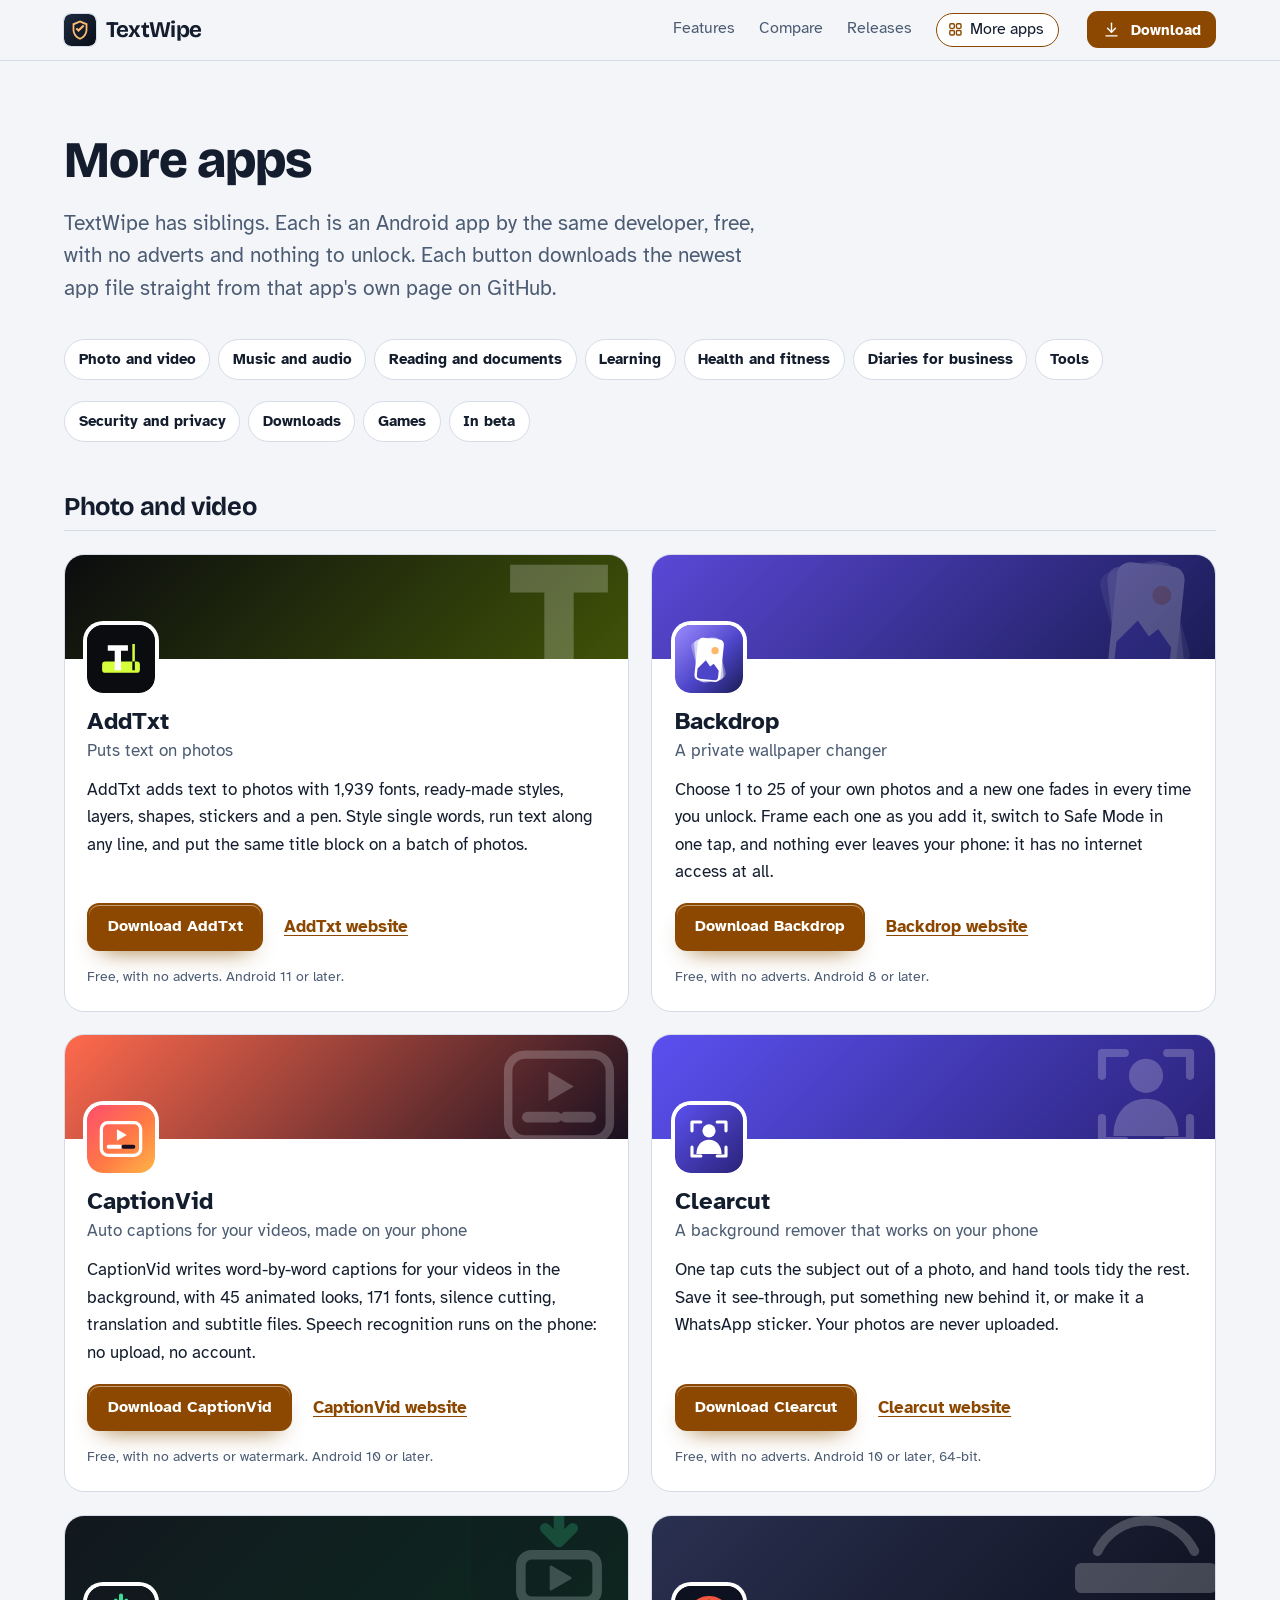
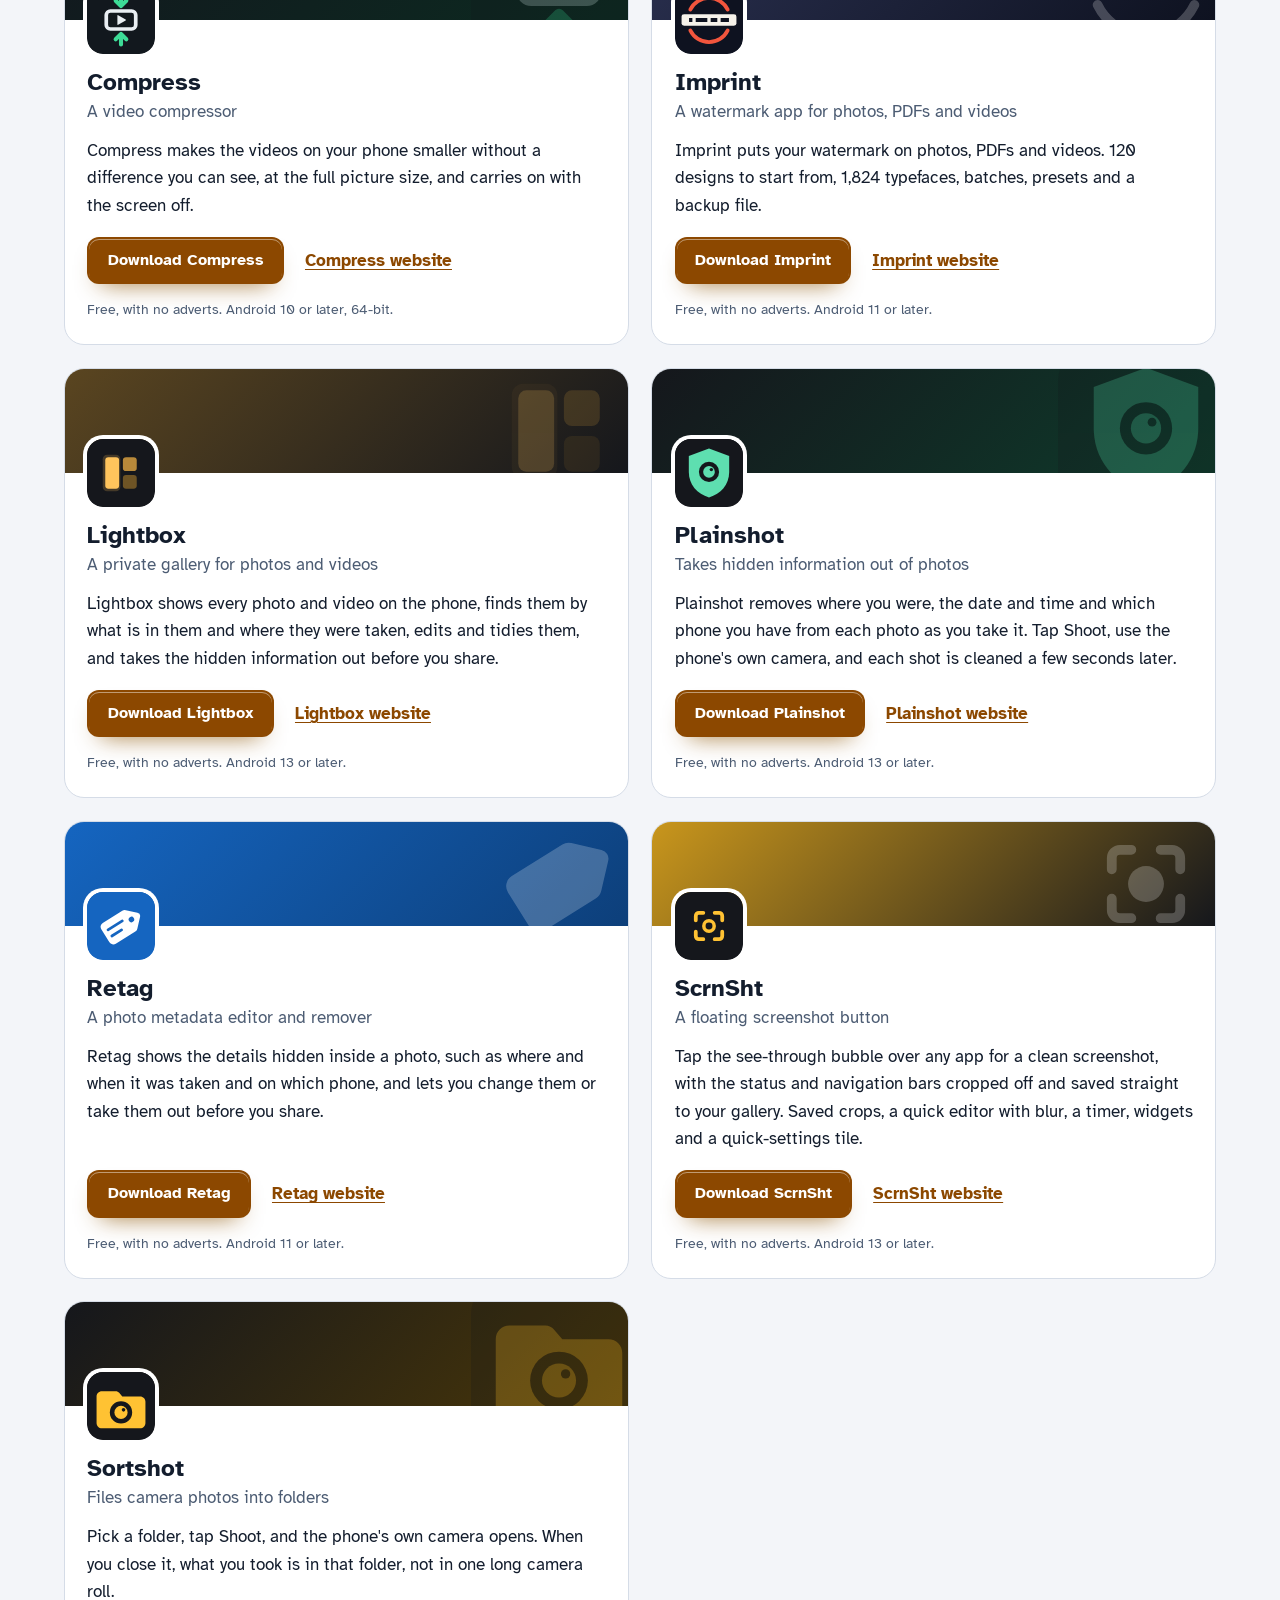
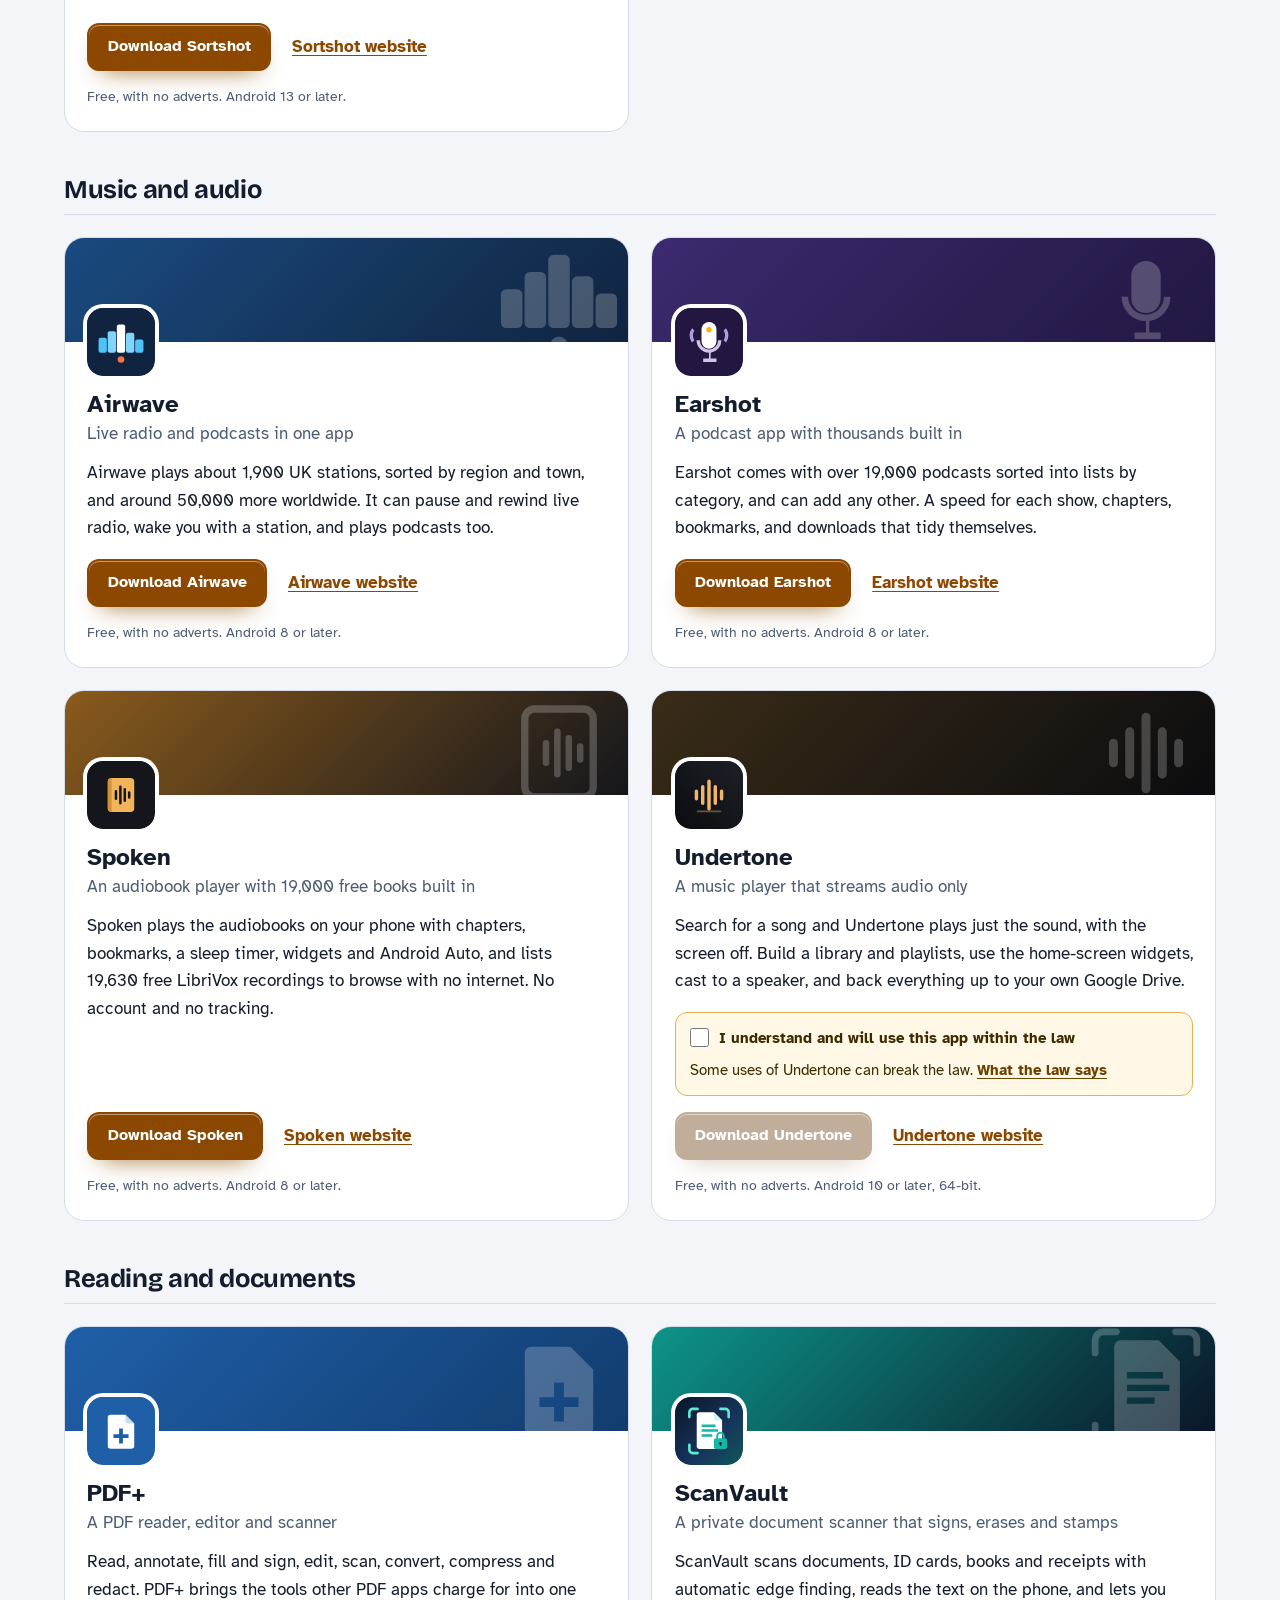
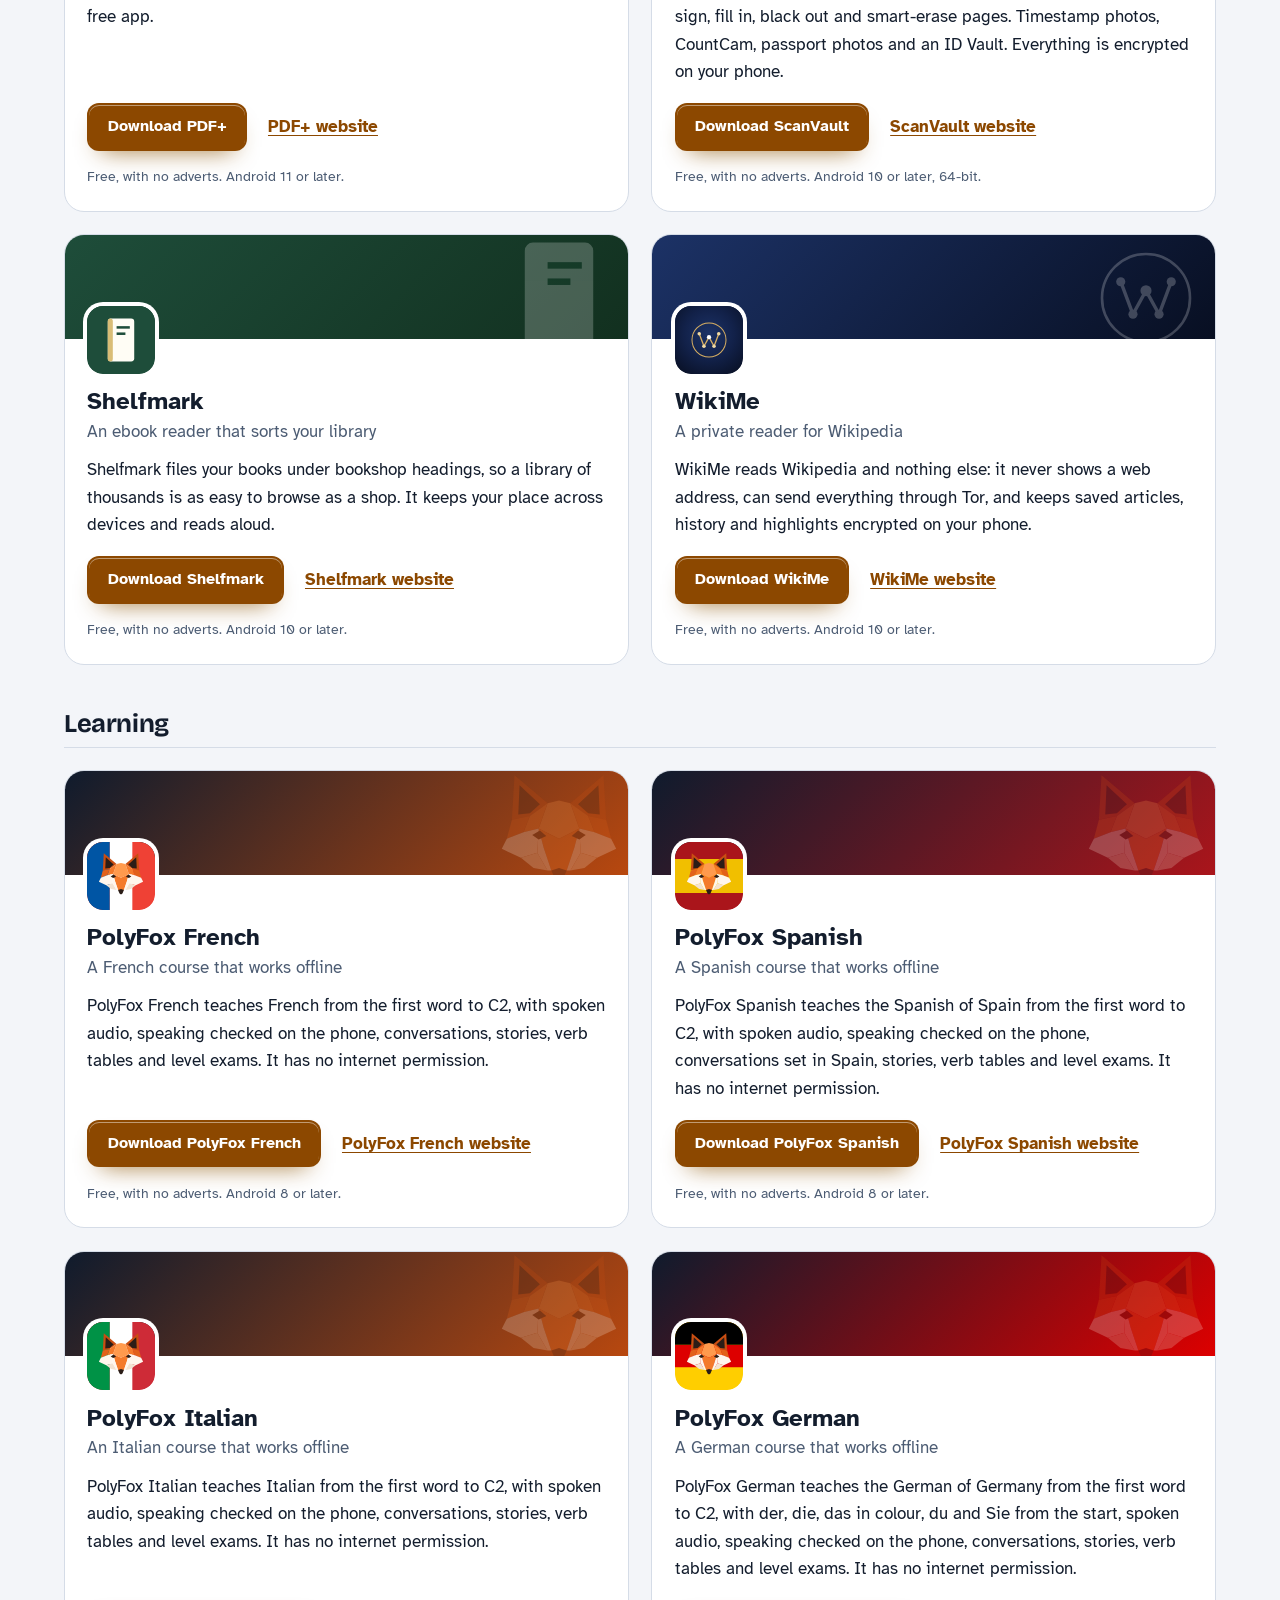
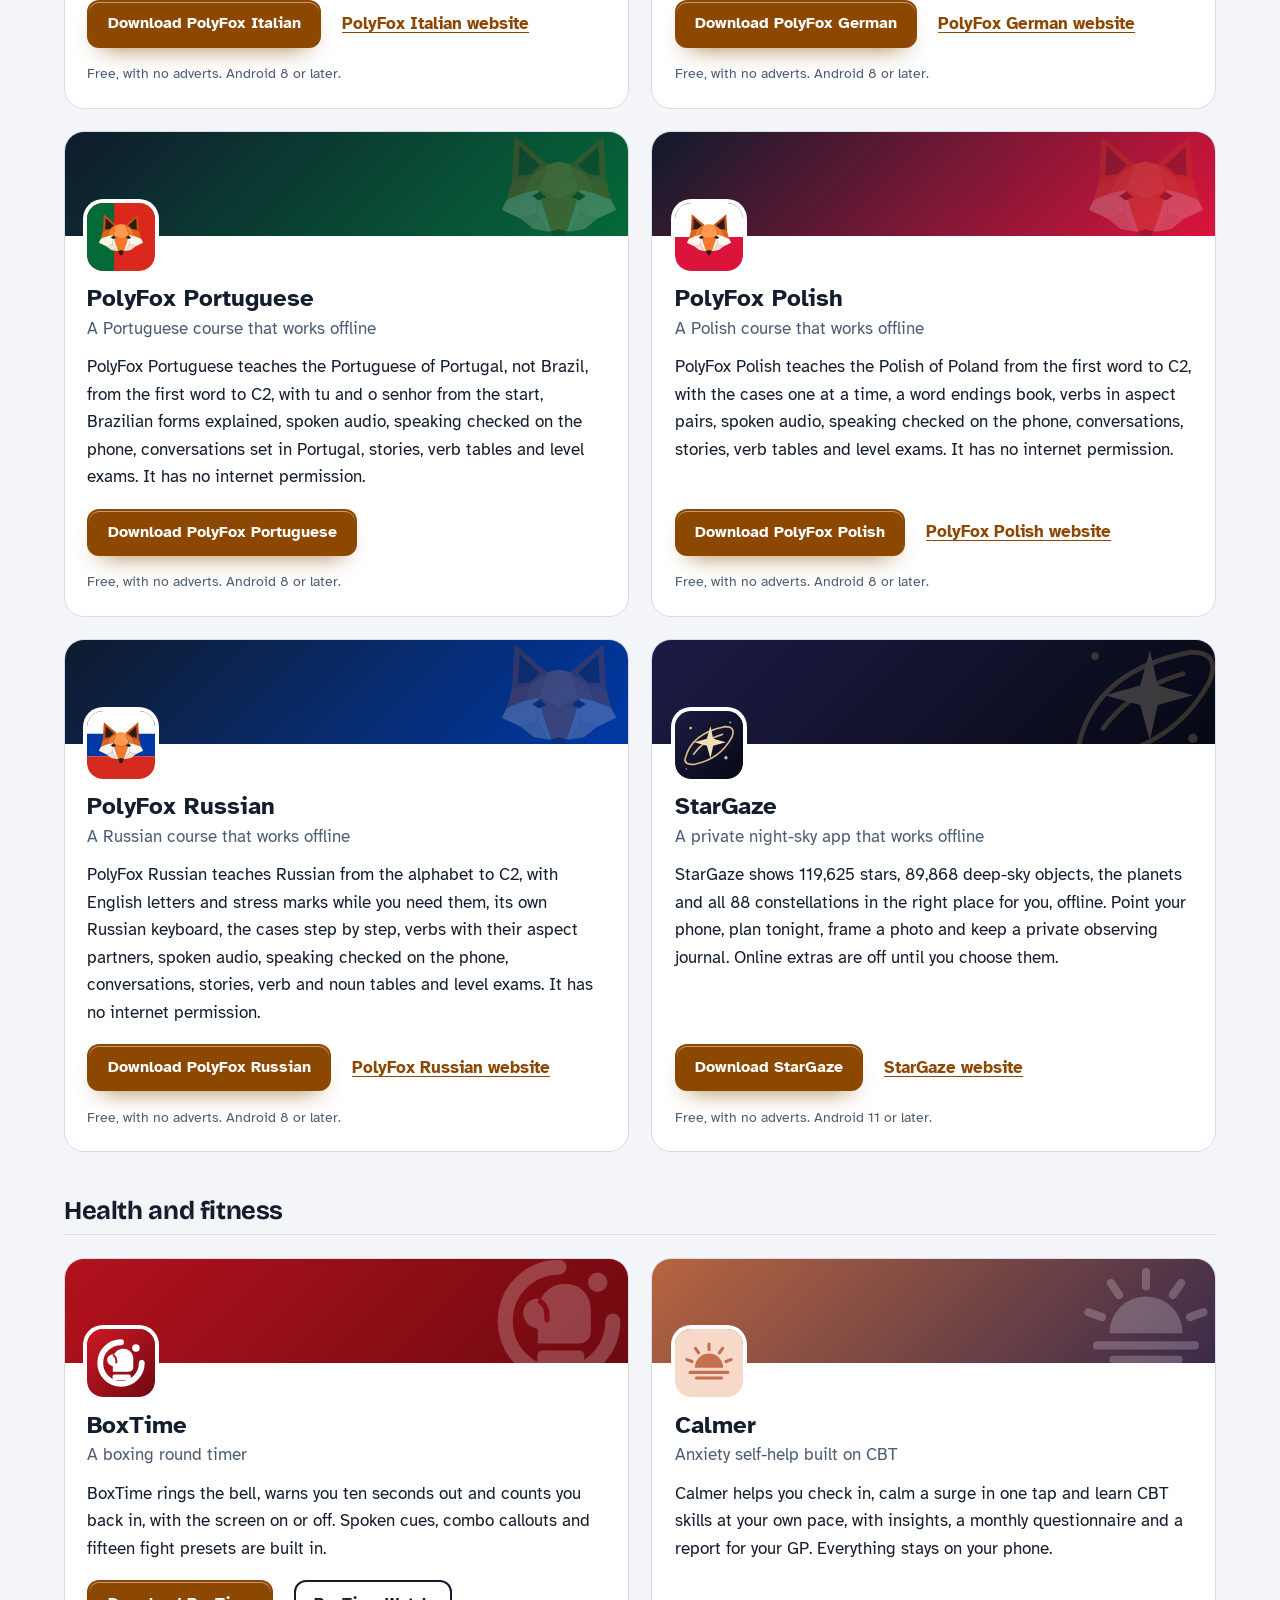
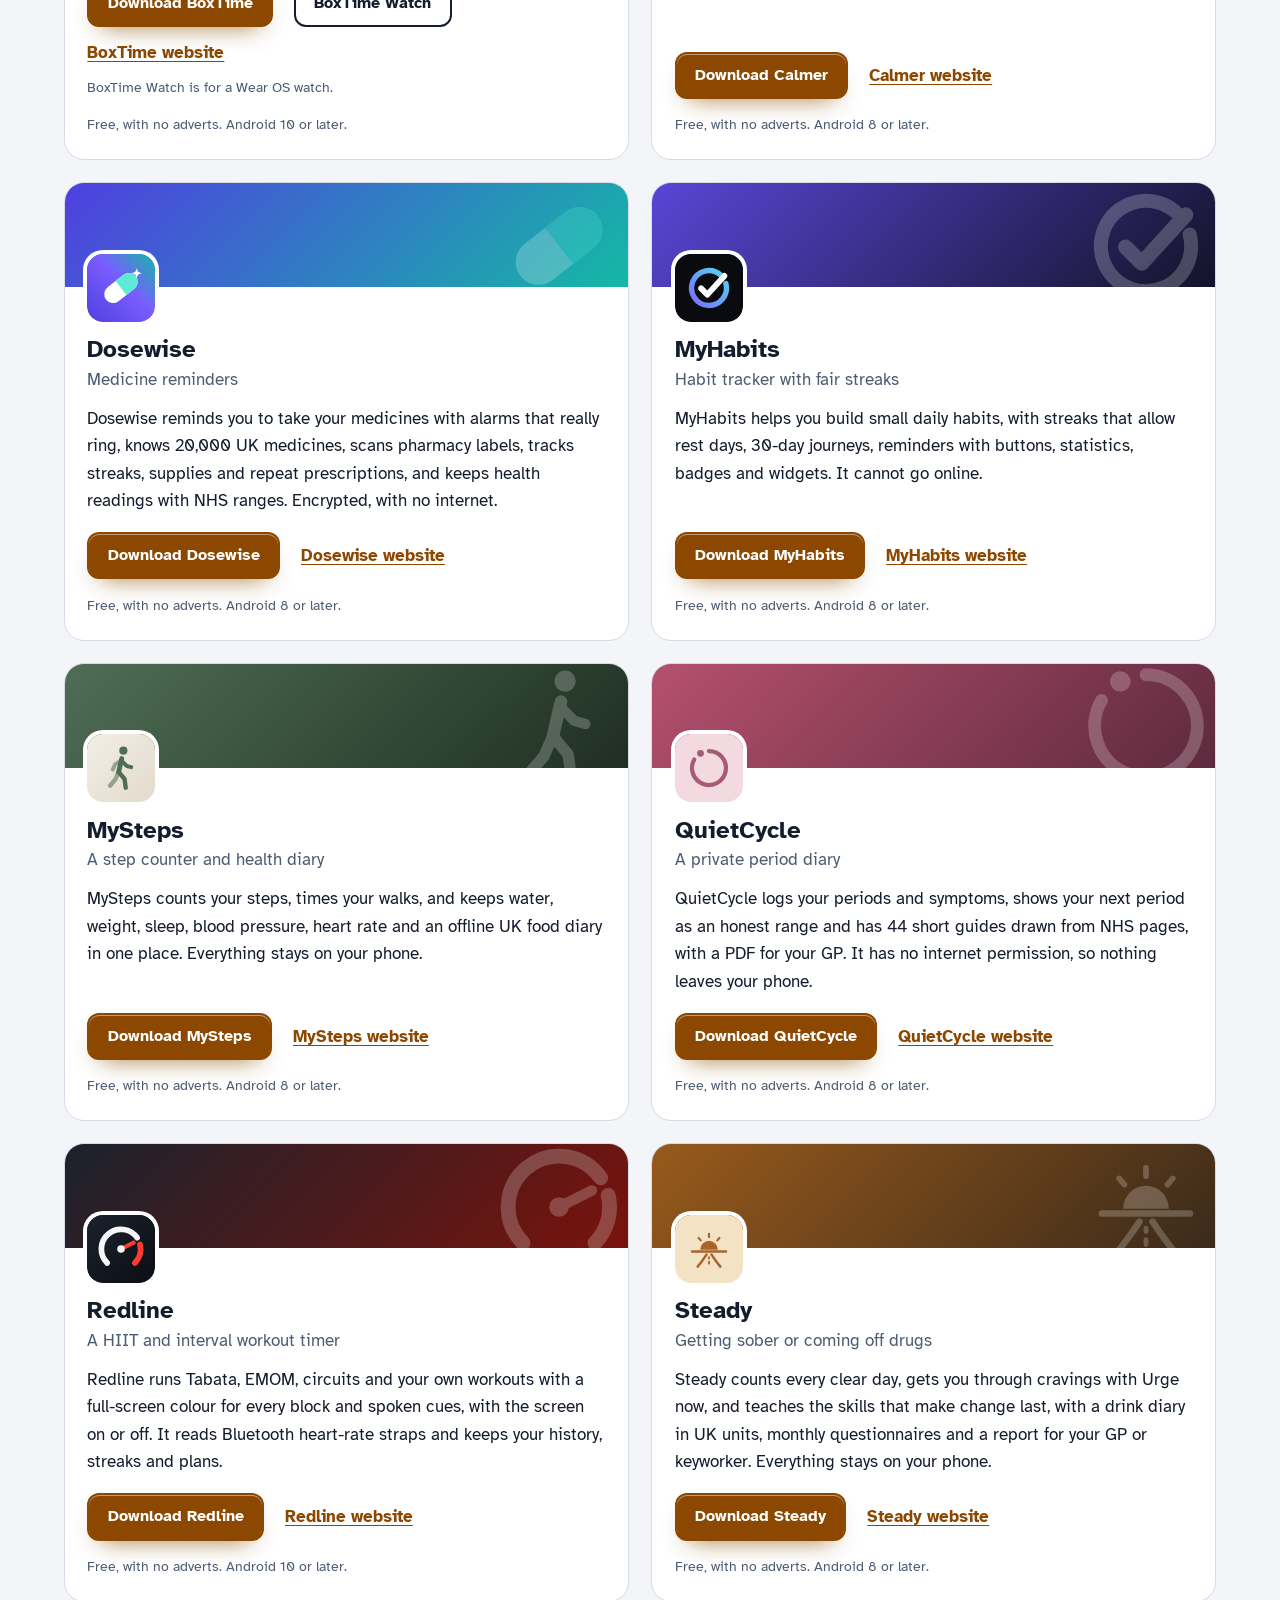
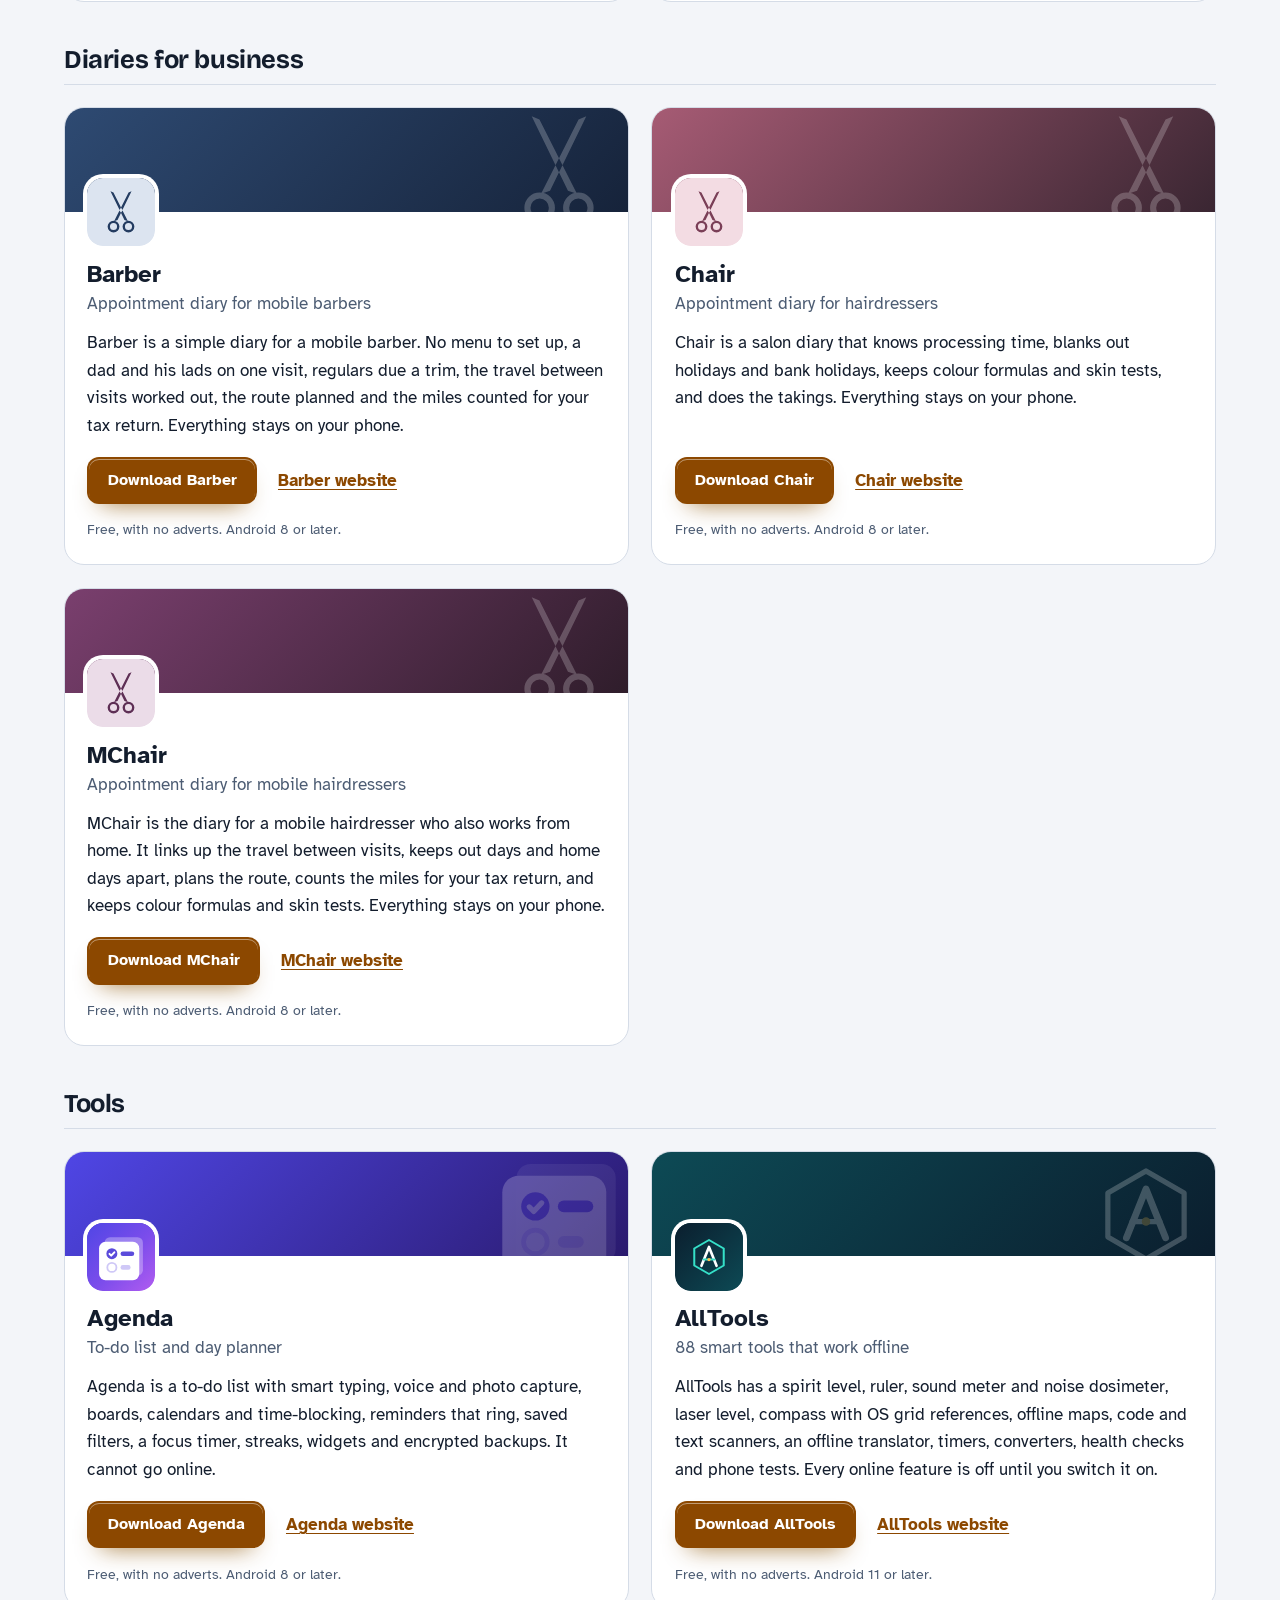
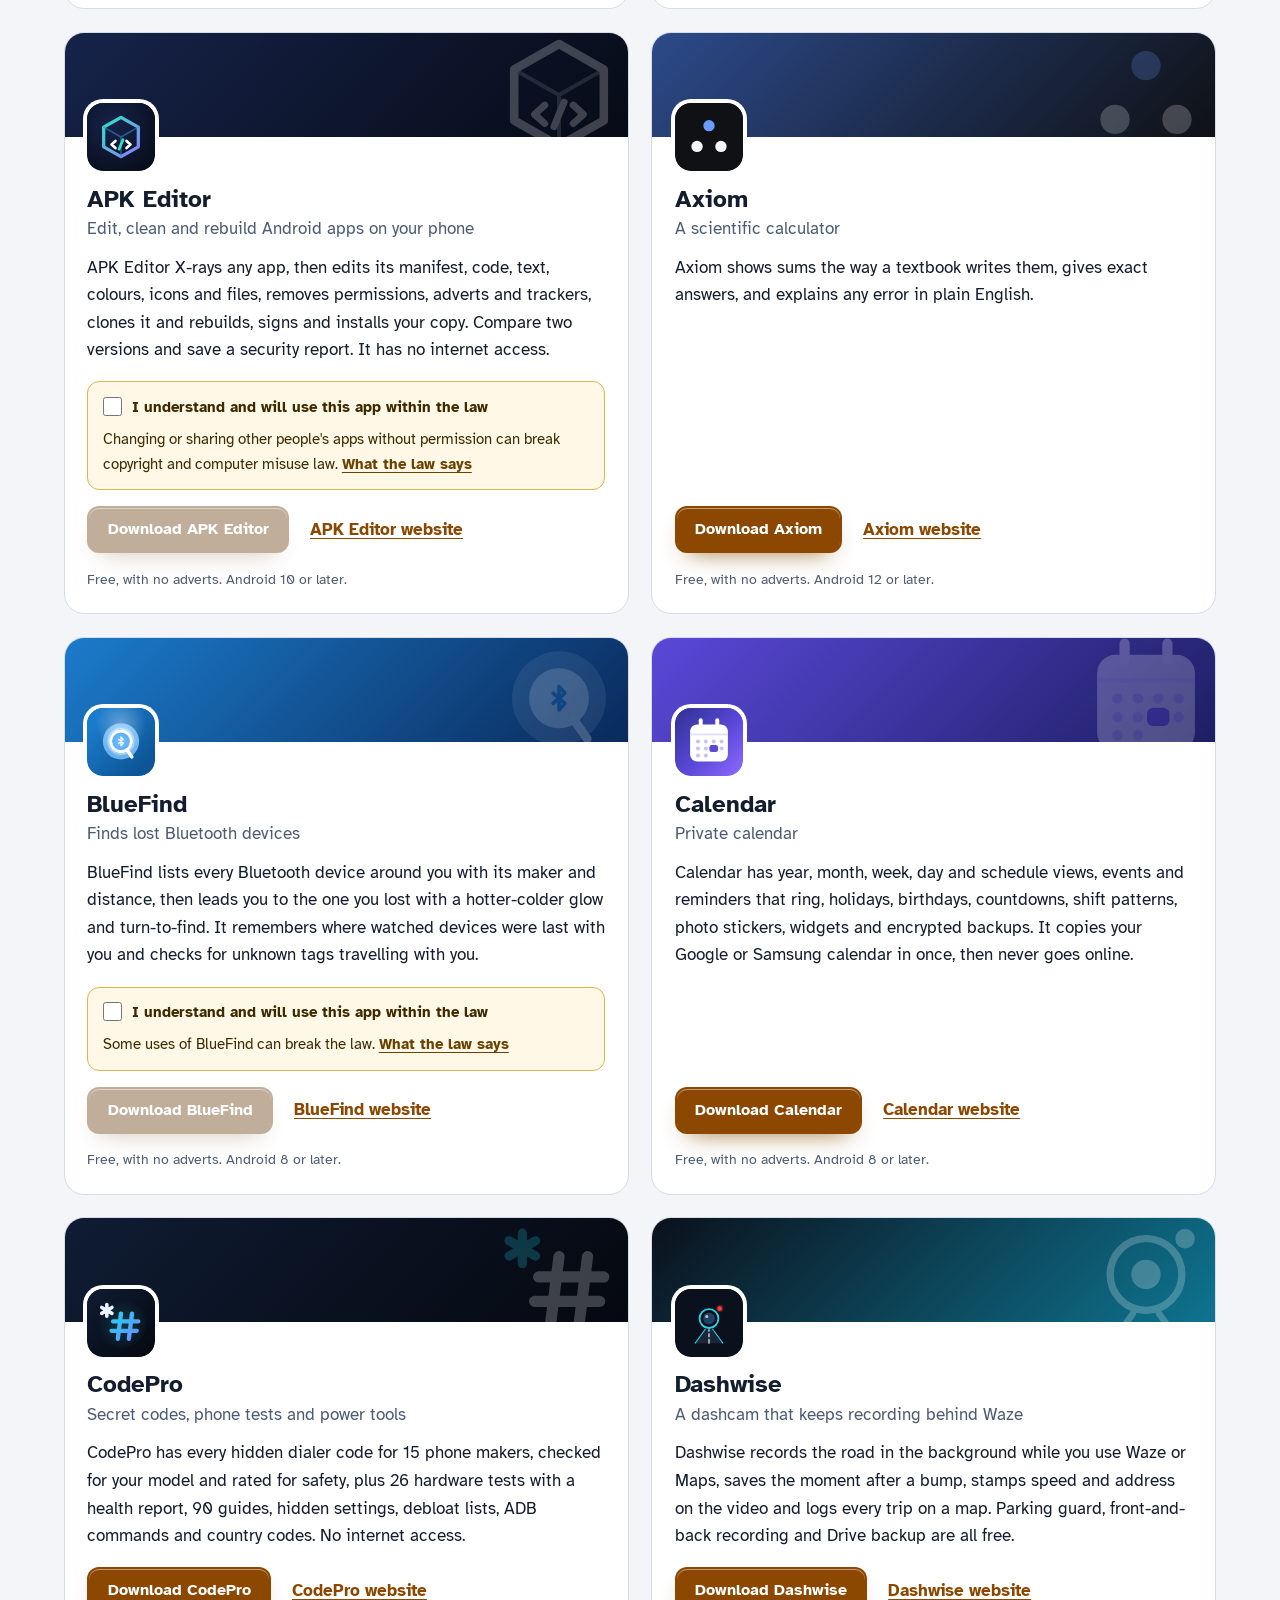
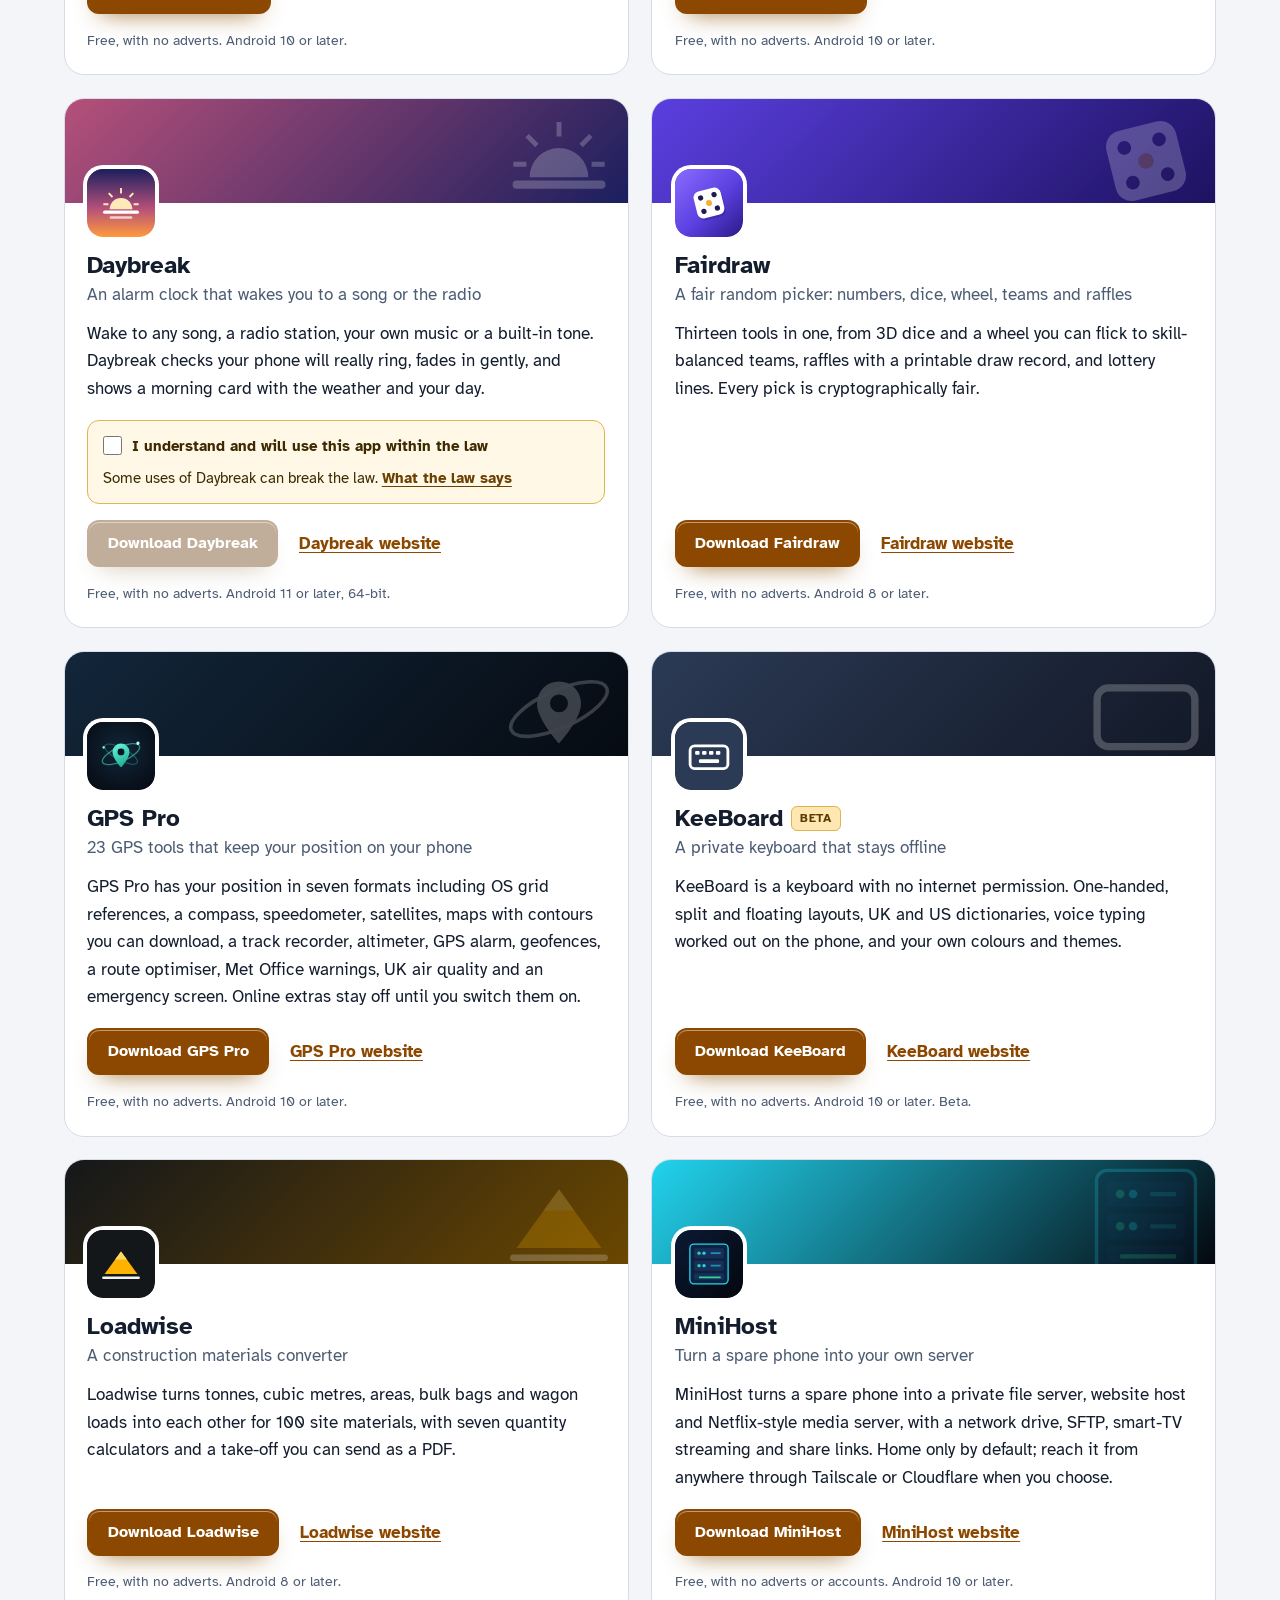
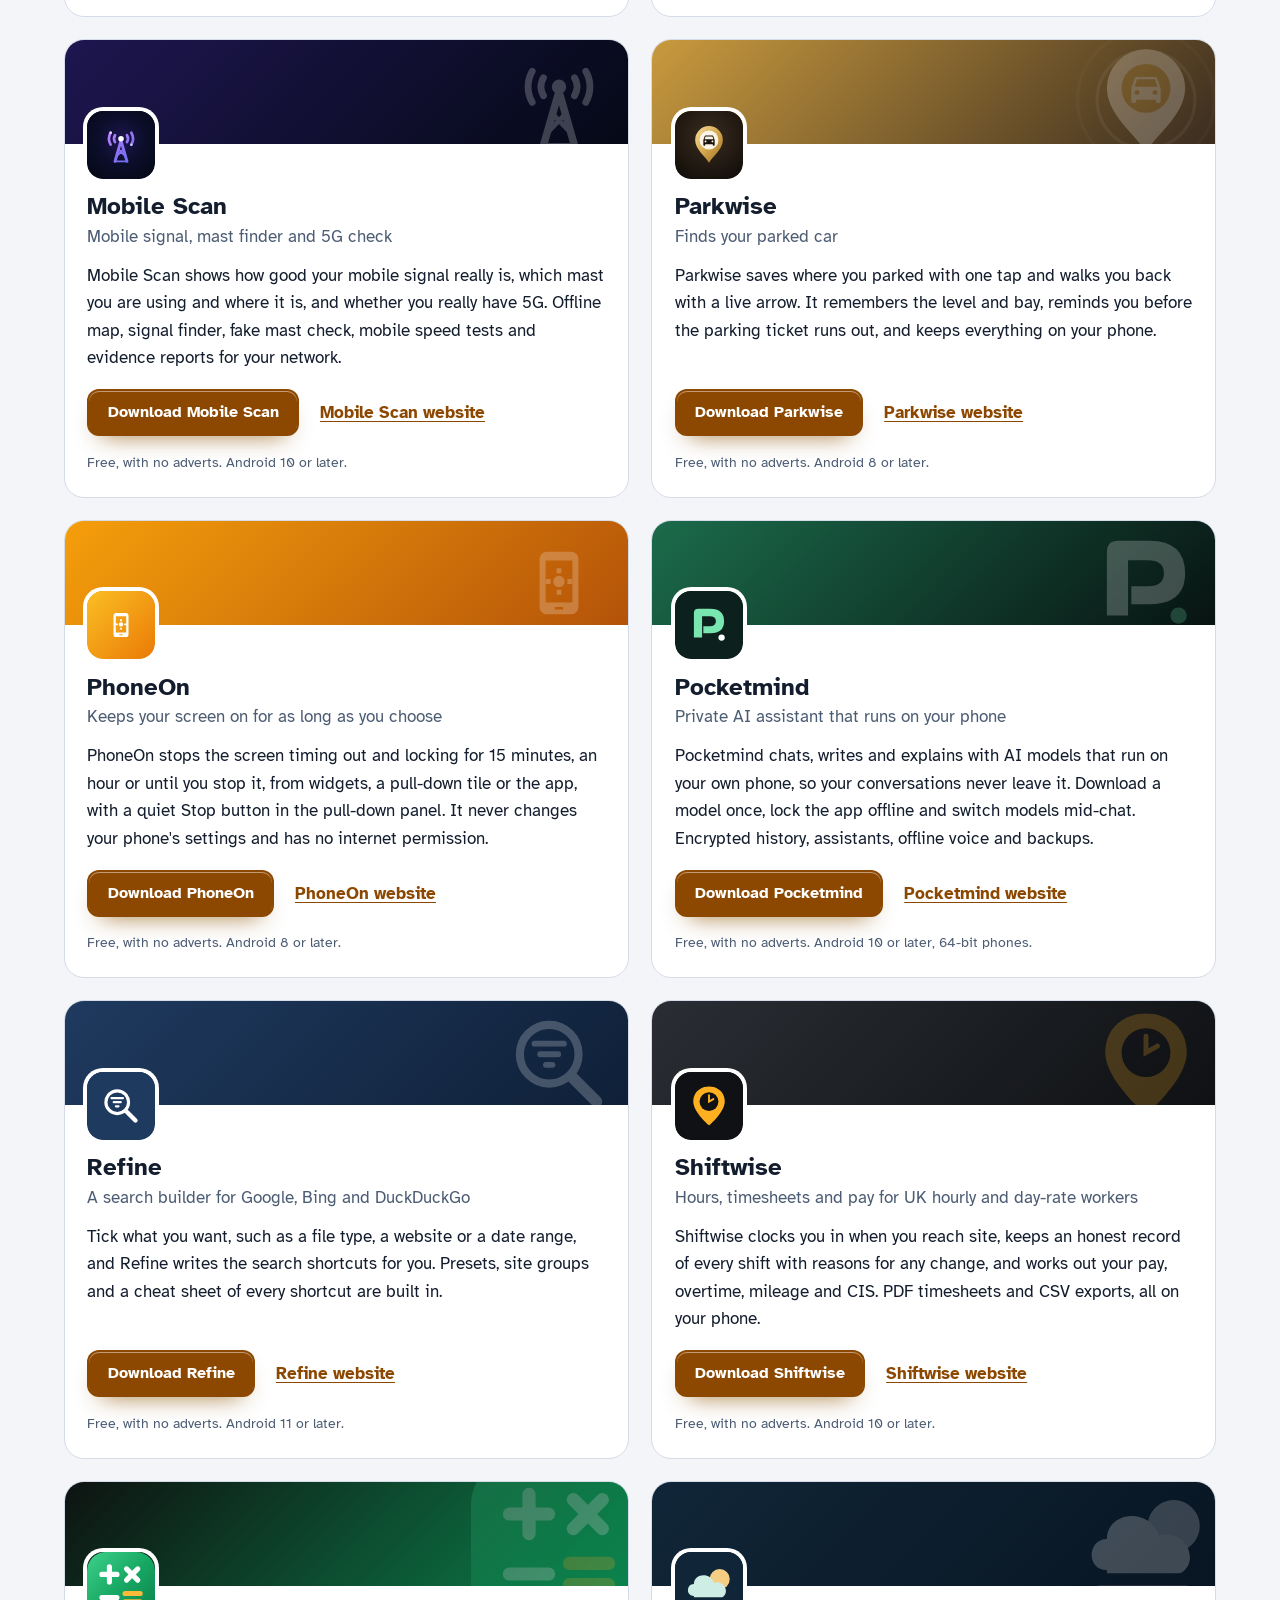
==== commit cd41a598: "More apps: add APK Editor" ====
--- a/more-apps.html
+++ b/more-apps.html
@@ -4,7 +4,7 @@
 <meta charset="utf-8">
 <meta name="viewport" content="width=device-width, initial-scale=1">
 <title>More free Android apps from the maker of TextWipe</title>
-<meta name="description" content="All 94 free Android apps from the maker of TextWipe, in one list by category, each with its download and a link to its website.">
+<meta name="description" content="All 95 free Android apps from the maker of TextWipe, in one list by category, each with its download and a link to its website.">
 <meta name="author" content="Jonathan Jackson">
 <link rel="canonical" href="https://customgpter.github.io/textwipe/more-apps.html">
 <meta name="theme-color" content="#f3f5f9" media="(prefers-color-scheme: light)">
@@ -12,7 +12,7 @@
 <meta property="og:type" content="website">
 <meta property="og:site_name" content="TextWipe">
 <meta property="og:title" content="More free Android apps from the maker of TextWipe">
-<meta property="og:description" content="All 94 free Android apps from the maker of TextWipe, in one list by category, each with its download and a link to its website.">
+<meta property="og:description" content="All 95 free Android apps from the maker of TextWipe, in one list by category, each with its download and a link to its website.">
 <meta property="og:url" content="https://customgpter.github.io/textwipe/more-apps.html">
 <meta property="og:image" content="https://customgpter.github.io/textwipe/assets/og.png">
 <meta property="og:image:width" content="1200">
@@ -26,7 +26,7 @@
 <link rel="preload" href="./assets/fonts/atkinson-hyperlegible-latin-400-normal.woff2" as="font" type="font/woff2" crossorigin>
 <link rel="stylesheet" href="./assets/site.css?v=1">
 <link rel="stylesheet" href="./assets/house.css?v=1">
-<script type="application/ld+json">{"@context":"https://schema.org","@type":"ItemList","name":"Apps from the maker of TextWipe","url":"https://customgpter.github.io/textwipe/more-apps.html","itemListElement":[{"@type":"ListItem","position":1,"name":"AddTxt","url":"https://customgpter.github.io/addtxt/"},{"@type":"ListItem","position":2,"name":"Backdrop","url":"https://customgpter.github.io/backdrop/"},{"@type":"ListItem","position":3,"name":"CaptionVid","url":"https://customgpter.github.io/captionvid/"},{"@type":"ListItem","position":4,"name":"Clearcut","url":"https://customgpter.github.io/clearcut/"},{"@type":"ListItem","position":5,"name":"Compress","url":"https://customgpter.github.io/compress/"},{"@type":"ListItem","position":6,"name":"Imprint","url":"https://customgpter.github.io/imprint/"},{"@type":"ListItem","position":7,"name":"Lightbox","url":"https://customgpter.github.io/lightbox/"},{"@type":"ListItem","position":8,"name":"Plainshot","url":"https://customgpter.github.io/plainshot/"},{"@type":"ListItem","position":9,"name":"Retag","url":"https://customgpter.github.io/retag/"},{"@type":"ListItem","position":10,"name":"ScrnSht","url":"https://customgpter.github.io/scrnsht/"},{"@type":"ListItem","position":11,"name":"Sortshot","url":"https://customgpter.github.io/sortshot/"},{"@type":"ListItem","position":12,"name":"Airwave","url":"https://customgpter.github.io/airwave/"},{"@type":"ListItem","position":13,"name":"Earshot","url":"https://customgpter.github.io/earshot/"},{"@type":"ListItem","position":14,"name":"Spoken","url":"https://customgpter.github.io/spoken/"},{"@type":"ListItem","position":15,"name":"Undertone","url":"https://customgpter.github.io/undertone/"},{"@type":"ListItem","position":16,"name":"PDF+","url":"https://customgpter.github.io/pdfplus/"},{"@type":"ListItem","position":17,"name":"ScanVault","url":"https://customgpter.github.io/scanvault/"},{"@type":"ListItem","position":18,"name":"Shelfmark","url":"https://customgpter.github.io/shelfmark/"},{"@type":"ListItem","position":19,"name":"WikiMe","url":"https://customgpter.github.io/wikime/"},{"@type":"ListItem","position":20,"name":"PolyFox French","url":"https://customgpter.github.io/polyfox/"},{"@type":"ListItem","position":21,"name":"PolyFox German","url":"https://customgpter.github.io/polyfox-german/"},{"@type":"ListItem","position":22,"name":"PolyFox Polish","url":"https://customgpter.github.io/polyfox-polish/"},{"@type":"ListItem","position":23,"name":"PolyFox Russian","url":"https://customgpter.github.io/polyfox-russian/"},{"@type":"ListItem","position":24,"name":"StarGaze","url":"https://customgpter.github.io/stargaze/"},{"@type":"ListItem","position":25,"name":"BoxTime","url":"https://customgpter.github.io/boxtime/"},{"@type":"ListItem","position":26,"name":"Calmer","url":"https://customgpter.github.io/calmer/"},{"@type":"ListItem","position":27,"name":"Dosewise","url":"https://customgpter.github.io/dosewise/"},{"@type":"ListItem","position":28,"name":"MyHabits","url":"https://customgpter.github.io/myhabits/"},{"@type":"ListItem","position":29,"name":"MySteps","url":"https://customgpter.github.io/mysteps/"},{"@type":"ListItem","position":30,"name":"QuietCycle","url":"https://customgpter.github.io/quietcycle/"},{"@type":"ListItem","position":31,"name":"Redline","url":"https://customgpter.github.io/redline/"},{"@type":"ListItem","position":32,"name":"Steady","url":"https://customgpter.github.io/steady/"},{"@type":"ListItem","position":33,"name":"Barber","url":"https://customgpter.github.io/barber/"},{"@type":"ListItem","position":34,"name":"Chair","url":"https://customgpter.github.io/chair/"},{"@type":"ListItem","position":35,"name":"MChair","url":"https://customgpter.github.io/mchair/"},{"@type":"ListItem","position":36,"name":"Agenda","url":"https://customgpter.github.io/agenda/"},{"@type":"ListItem","position":37,"name":"AllTools","url":"https://customgpter.github.io/alltools/"},{"@type":"ListItem","position":38,"name":"Axiom","url":"https://customgpter.github.io/axiom/"},{"@type":"ListItem","position":39,"name":"BlueFind","url":"https://customgpter.github.io/bluefind/"},{"@type":"ListItem","position":40,"name":"Calendar","url":"https://customgpter.github.io/calendar/"},{"@type":"ListItem","position":41,"name":"CodePro","url":"https://customgpter.github.io/codepro/"},{"@type":"ListItem","position":42,"name":"Dashwise","url":"https://customgpter.github.io/dashwise/"},{"@type":"ListItem","position":43,"name":"Daybreak","url":"https://customgpter.github.io/daybreak/"},{"@type":"ListItem","position":44,"name":"Fairdraw","url":"https://customgpter.github.io/fairdraw/"},{"@type":"ListItem","position":45,"name":"GPS Pro","url":"https://customgpter.github.io/gpspro/"},{"@type":"ListItem","position":46,"name":"KeeBoard","url":"https://customgpter.github.io/keeboard/"},{"@type":"ListItem","position":47,"name":"Loadwise","url":"https://customgpter.github.io/loadwise/"},{"@type":"ListItem","position":48,"name":"MiniHost","url":"https://customgpter.github.io/minihost/"},{"@type":"ListItem","position":49,"name":"Mobile Scan","url":"https://customgpter.github.io/mobilescan/"},{"@type":"ListItem","position":50,"name":"Parkwise","url":"https://customgpter.github.io/parkwise/"},{"@type":"ListItem","position":51,"name":"Pocketmind","url":"https://customgpter.github.io/pocketmind/"},{"@type":"ListItem","position":52,"name":"Refine","url":"https://customgpter.github.io/refine/"},{"@type":"ListItem","position":53,"name":"Shiftwise","url":"https://customgpter.github.io/shiftwise/"},{"@type":"ListItem","position":54,"name":"SimpleCalc","url":"https://customgpter.github.io/simplecalc/"},{"@type":"ListItem","position":55,"name":"Skyline","url":"https://customgpter.github.io/skyline/"},{"@type":"ListItem","position":56,"name":"Slipway","url":"https://customgpter.github.io/slipway/"},{"@type":"ListItem","position":57,"name":"Tagger","url":"https://customgpter.github.io/tagger/"},{"@type":"ListItem","position":58,"name":"TotalClean","url":"https://customgpter.github.io/totalclean/"},{"@type":"ListItem","position":59,"name":"TVLink","url":"https://customgpter.github.io/tvlink/"},{"@type":"ListItem","position":60,"name":"Unbox","url":"https://customgpter.github.io/unbox/"},{"@type":"ListItem","position":61,"name":"WhatsKeep","url":"https://customgpter.github.io/whatskeep/"},{"@type":"ListItem","position":62,"name":"WiFi Scan","url":"https://customgpter.github.io/wifiscan/"},{"@type":"ListItem","position":63,"name":"Auditly","url":"https://customgpter.github.io/auditly/"},{"@type":"ListItem","position":64,"name":"Backchannel","url":"https://customgpter.github.io/backchannel/"},{"@type":"ListItem","position":65,"name":"ENotes","url":"https://customgpter.github.io/enotes/"},{"@type":"ListItem","position":66,"name":"FindMe","url":"https://customgpter.github.io/findme/"},{"@type":"ListItem","position":67,"name":"iLock","url":"https://customgpter.github.io/ilock/"},{"@type":"ListItem","position":68,"name":"ImSafe","url":"https://customgpter.github.io/imsafe/"},{"@type":"ListItem","position":69,"name":"IShred","url":"https://customgpter.github.io/ishred/"},{"@type":"ListItem","position":70,"name":"LockBox","url":"https://customgpter.github.io/lockbox/"},{"@type":"ListItem","position":71,"name":"PassVault","url":"https://customgpter.github.io/passvault/"},{"@type":"ListItem","position":72,"name":"SpyFind","url":"https://customgpter.github.io/spyfind/"},{"@type":"ListItem","position":73,"name":"TextWipe","url":"https://customgpter.github.io/textwipe/"},{"@type":"ListItem","position":74,"name":"Tracewire","url":"https://customgpter.github.io/tracewire/"},{"@type":"ListItem","position":75,"name":"Vigil","url":"https://customgpter.github.io/vigil/"},{"@type":"ListItem","position":76,"name":"Grab","url":"https://customgpter.github.io/grab/"},{"@type":"ListItem","position":77,"name":"Swarm","url":"https://customgpter.github.io/swarm/"},{"@type":"ListItem","position":78,"name":"Plane Games","url":"https://customgpter.github.io/plane-games/"},{"@type":"ListItem","position":79,"name":"Ninefold","url":"https://customgpter.github.io/ninefold/"},{"@type":"ListItem","position":80,"name":"Cubewise","url":"https://customgpter.github.io/cubewise/"},{"@type":"ListItem","position":81,"name":"Tilewise","url":"https://customgpter.github.io/tilewise/"},{"@type":"ListItem","position":82,"name":"Letterwise","url":"https://customgpter.github.io/letterwise/"},{"@type":"ListItem","position":83,"name":"Kingside","url":"https://customgpter.github.io/kingside/"},{"@type":"ListItem","position":84,"name":"Deckhand","url":"https://customgpter.github.io/deckhand/"},{"@type":"ListItem","position":85,"name":"SNESForge","url":"https://customgpter.github.io/snesforge/"},{"@type":"ListItem","position":86,"name":"Fame Boy","url":"https://customgpter.github.io/fameboy/"},{"@type":"ListItem","position":87,"name":"PSPPro","url":"https://customgpter.github.io/psppro/"},{"@type":"ListItem","position":88,"name":"MegaGen","url":"https://customgpter.github.io/megagen/"},{"@type":"ListItem","position":89,"name":"QVR","url":"https://customgpter.github.io/qvr/"},{"@type":"ListItem","position":90,"name":"QVR Watch","url":"https://customgpter.github.io/qvr-watch/"},{"@type":"ListItem","position":91,"name":"QVRLite","url":"https://customgpter.github.io/qvrlite/"},{"@type":"ListItem","position":92,"name":"Onionz","url":"https://customgpter.github.io/onionz/"},{"@type":"ListItem","position":93,"name":"OnionzWeb","url":"https://customgpter.github.io/onionzweb/"}]}</script>
+<script type="application/ld+json">{"@context":"https://schema.org","@type":"ItemList","name":"Apps from the maker of TextWipe","url":"https://customgpter.github.io/textwipe/more-apps.html","itemListElement":[{"@type":"ListItem","position":1,"name":"AddTxt","url":"https://customgpter.github.io/addtxt/"},{"@type":"ListItem","position":2,"name":"Backdrop","url":"https://customgpter.github.io/backdrop/"},{"@type":"ListItem","position":3,"name":"CaptionVid","url":"https://customgpter.github.io/captionvid/"},{"@type":"ListItem","position":4,"name":"Clearcut","url":"https://customgpter.github.io/clearcut/"},{"@type":"ListItem","position":5,"name":"Compress","url":"https://customgpter.github.io/compress/"},{"@type":"ListItem","position":6,"name":"Imprint","url":"https://customgpter.github.io/imprint/"},{"@type":"ListItem","position":7,"name":"Lightbox","url":"https://customgpter.github.io/lightbox/"},{"@type":"ListItem","position":8,"name":"Plainshot","url":"https://customgpter.github.io/plainshot/"},{"@type":"ListItem","position":9,"name":"Retag","url":"https://customgpter.github.io/retag/"},{"@type":"ListItem","position":10,"name":"ScrnSht","url":"https://customgpter.github.io/scrnsht/"},{"@type":"ListItem","position":11,"name":"Sortshot","url":"https://customgpter.github.io/sortshot/"},{"@type":"ListItem","position":12,"name":"Airwave","url":"https://customgpter.github.io/airwave/"},{"@type":"ListItem","position":13,"name":"Earshot","url":"https://customgpter.github.io/earshot/"},{"@type":"ListItem","position":14,"name":"Spoken","url":"https://customgpter.github.io/spoken/"},{"@type":"ListItem","position":15,"name":"Undertone","url":"https://customgpter.github.io/undertone/"},{"@type":"ListItem","position":16,"name":"PDF+","url":"https://customgpter.github.io/pdfplus/"},{"@type":"ListItem","position":17,"name":"ScanVault","url":"https://customgpter.github.io/scanvault/"},{"@type":"ListItem","position":18,"name":"Shelfmark","url":"https://customgpter.github.io/shelfmark/"},{"@type":"ListItem","position":19,"name":"WikiMe","url":"https://customgpter.github.io/wikime/"},{"@type":"ListItem","position":20,"name":"PolyFox French","url":"https://customgpter.github.io/polyfox/"},{"@type":"ListItem","position":21,"name":"PolyFox German","url":"https://customgpter.github.io/polyfox-german/"},{"@type":"ListItem","position":22,"name":"PolyFox Polish","url":"https://customgpter.github.io/polyfox-polish/"},{"@type":"ListItem","position":23,"name":"PolyFox Russian","url":"https://customgpter.github.io/polyfox-russian/"},{"@type":"ListItem","position":24,"name":"StarGaze","url":"https://customgpter.github.io/stargaze/"},{"@type":"ListItem","position":25,"name":"BoxTime","url":"https://customgpter.github.io/boxtime/"},{"@type":"ListItem","position":26,"name":"Calmer","url":"https://customgpter.github.io/calmer/"},{"@type":"ListItem","position":27,"name":"Dosewise","url":"https://customgpter.github.io/dosewise/"},{"@type":"ListItem","position":28,"name":"MyHabits","url":"https://customgpter.github.io/myhabits/"},{"@type":"ListItem","position":29,"name":"MySteps","url":"https://customgpter.github.io/mysteps/"},{"@type":"ListItem","position":30,"name":"QuietCycle","url":"https://customgpter.github.io/quietcycle/"},{"@type":"ListItem","position":31,"name":"Redline","url":"https://customgpter.github.io/redline/"},{"@type":"ListItem","position":32,"name":"Steady","url":"https://customgpter.github.io/steady/"},{"@type":"ListItem","position":33,"name":"Barber","url":"https://customgpter.github.io/barber/"},{"@type":"ListItem","position":34,"name":"Chair","url":"https://customgpter.github.io/chair/"},{"@type":"ListItem","position":35,"name":"MChair","url":"https://customgpter.github.io/mchair/"},{"@type":"ListItem","position":36,"name":"Agenda","url":"https://customgpter.github.io/agenda/"},{"@type":"ListItem","position":37,"name":"AllTools","url":"https://customgpter.github.io/alltools/"},{"@type":"ListItem","position":38,"name":"APK Editor","url":"https://customgpter.github.io/apkeditor/"},{"@type":"ListItem","position":39,"name":"Axiom","url":"https://customgpter.github.io/axiom/"},{"@type":"ListItem","position":40,"name":"BlueFind","url":"https://customgpter.github.io/bluefind/"},{"@type":"ListItem","position":41,"name":"Calendar","url":"https://customgpter.github.io/calendar/"},{"@type":"ListItem","position":42,"name":"CodePro","url":"https://customgpter.github.io/codepro/"},{"@type":"ListItem","position":43,"name":"Dashwise","url":"https://customgpter.github.io/dashwise/"},{"@type":"ListItem","position":44,"name":"Daybreak","url":"https://customgpter.github.io/daybreak/"},{"@type":"ListItem","position":45,"name":"Fairdraw","url":"https://customgpter.github.io/fairdraw/"},{"@type":"ListItem","position":46,"name":"GPS Pro","url":"https://customgpter.github.io/gpspro/"},{"@type":"ListItem","position":47,"name":"KeeBoard","url":"https://customgpter.github.io/keeboard/"},{"@type":"ListItem","position":48,"name":"Loadwise","url":"https://customgpter.github.io/loadwise/"},{"@type":"ListItem","position":49,"name":"MiniHost","url":"https://customgpter.github.io/minihost/"},{"@type":"ListItem","position":50,"name":"Mobile Scan","url":"https://customgpter.github.io/mobilescan/"},{"@type":"ListItem","position":51,"name":"Parkwise","url":"https://customgpter.github.io/parkwise/"},{"@type":"ListItem","position":52,"name":"Pocketmind","url":"https://customgpter.github.io/pocketmind/"},{"@type":"ListItem","position":53,"name":"Refine","url":"https://customgpter.github.io/refine/"},{"@type":"ListItem","position":54,"name":"Shiftwise","url":"https://customgpter.github.io/shiftwise/"},{"@type":"ListItem","position":55,"name":"SimpleCalc","url":"https://customgpter.github.io/simplecalc/"},{"@type":"ListItem","position":56,"name":"Skyline","url":"https://customgpter.github.io/skyline/"},{"@type":"ListItem","position":57,"name":"Slipway","url":"https://customgpter.github.io/slipway/"},{"@type":"ListItem","position":58,"name":"Tagger","url":"https://customgpter.github.io/tagger/"},{"@type":"ListItem","position":59,"name":"TotalClean","url":"https://customgpter.github.io/totalclean/"},{"@type":"ListItem","position":60,"name":"TVLink","url":"https://customgpter.github.io/tvlink/"},{"@type":"ListItem","position":61,"name":"Unbox","url":"https://customgpter.github.io/unbox/"},{"@type":"ListItem","position":62,"name":"WhatsKeep","url":"https://customgpter.github.io/whatskeep/"},{"@type":"ListItem","position":63,"name":"WiFi Scan","url":"https://customgpter.github.io/wifiscan/"},{"@type":"ListItem","position":64,"name":"Auditly","url":"https://customgpter.github.io/auditly/"},{"@type":"ListItem","position":65,"name":"Backchannel","url":"https://customgpter.github.io/backchannel/"},{"@type":"ListItem","position":66,"name":"ENotes","url":"https://customgpter.github.io/enotes/"},{"@type":"ListItem","position":67,"name":"FindMe","url":"https://customgpter.github.io/findme/"},{"@type":"ListItem","position":68,"name":"iLock","url":"https://customgpter.github.io/ilock/"},{"@type":"ListItem","position":69,"name":"ImSafe","url":"https://customgpter.github.io/imsafe/"},{"@type":"ListItem","position":70,"name":"IShred","url":"https://customgpter.github.io/ishred/"},{"@type":"ListItem","position":71,"name":"LockBox","url":"https://customgpter.github.io/lockbox/"},{"@type":"ListItem","position":72,"name":"PassVault","url":"https://customgpter.github.io/passvault/"},{"@type":"ListItem","position":73,"name":"SpyFind","url":"https://customgpter.github.io/spyfind/"},{"@type":"ListItem","position":74,"name":"TextWipe","url":"https://customgpter.github.io/textwipe/"},{"@type":"ListItem","position":75,"name":"Tracewire","url":"https://customgpter.github.io/tracewire/"},{"@type":"ListItem","position":76,"name":"Vigil","url":"https://customgpter.github.io/vigil/"},{"@type":"ListItem","position":77,"name":"Grab","url":"https://customgpter.github.io/grab/"},{"@type":"ListItem","position":78,"name":"Swarm","url":"https://customgpter.github.io/swarm/"},{"@type":"ListItem","position":79,"name":"Plane Games","url":"https://customgpter.github.io/plane-games/"},{"@type":"ListItem","position":80,"name":"Ninefold","url":"https://customgpter.github.io/ninefold/"},{"@type":"ListItem","position":81,"name":"Cubewise","url":"https://customgpter.github.io/cubewise/"},{"@type":"ListItem","position":82,"name":"Tilewise","url":"https://customgpter.github.io/tilewise/"},{"@type":"ListItem","position":83,"name":"Letterwise","url":"https://customgpter.github.io/letterwise/"},{"@type":"ListItem","position":84,"name":"Kingside","url":"https://customgpter.github.io/kingside/"},{"@type":"ListItem","position":85,"name":"Deckhand","url":"https://customgpter.github.io/deckhand/"},{"@type":"ListItem","position":86,"name":"SNESForge","url":"https://customgpter.github.io/snesforge/"},{"@type":"ListItem","position":87,"name":"Fame Boy","url":"https://customgpter.github.io/fameboy/"},{"@type":"ListItem","position":88,"name":"PSPPro","url":"https://customgpter.github.io/psppro/"},{"@type":"ListItem","position":89,"name":"MegaGen","url":"https://customgpter.github.io/megagen/"},{"@type":"ListItem","position":90,"name":"QVR","url":"https://customgpter.github.io/qvr/"},{"@type":"ListItem","position":91,"name":"QVR Watch","url":"https://customgpter.github.io/qvr-watch/"},{"@type":"ListItem","position":92,"name":"QVRLite","url":"https://customgpter.github.io/qvrlite/"},{"@type":"ListItem","position":93,"name":"Onionz","url":"https://customgpter.github.io/onionz/"},{"@type":"ListItem","position":94,"name":"OnionzWeb","url":"https://customgpter.github.io/onionzweb/"}]}</script>
 <link rel="stylesheet" href="./assets/apps-list.css?v=1">
 <script src="./assets/apps-list.js?v=1" defer></script>
 </head>
@@ -86,7 +86,7 @@
 <li class="mapp" style="--b:#7a3f6e;--b2:#2f1d2b"><div class="mapp-cover" aria-hidden="true"><svg viewBox="0 0 108 108"><g transform="translate(54 54) scale(1.25) translate(-54 -52)"><path fill="#fff" fill-rule="evenodd" d="M37 70.5a7.5 7.5 0 1 0 15 0a7.5 7.5 0 1 0-15 0zM40 70.5a4.5 4.5 0 1 0 9 0a4.5 4.5 0 1 0-9 0zM56 70.5a7.5 7.5 0 1 0 15 0a7.5 7.5 0 1 0-15 0zM59 70.5a4.5 4.5 0 1 0 9 0a4.5 4.5 0 1 0-9 0z"/><path fill="#fff" d="M45.2 63.6 49.6 62.2 67.4 25.6 63.6 27.2zM62.8 63.6 58.4 62.2 40.6 25.6 44.4 27.2z"/><circle cx="54" cy="49.8" r="1.8" fill="none"/></g></svg></div><div class="mapp-body"><svg class="mapp-icon" viewBox="0 0 108 108" aria-hidden="true"><rect width="108" height="108" rx="24" fill="#EBDCE8"/><g transform="translate(54 54) scale(1.25) translate(-54 -52)"><path fill="#5E2F55" fill-rule="evenodd" d="M37 70.5a7.5 7.5 0 1 0 15 0a7.5 7.5 0 1 0-15 0zM40 70.5a4.5 4.5 0 1 0 9 0a4.5 4.5 0 1 0-9 0zM56 70.5a7.5 7.5 0 1 0 15 0a7.5 7.5 0 1 0-15 0zM59 70.5a4.5 4.5 0 1 0 9 0a4.5 4.5 0 1 0-9 0z"/><path fill="#5E2F55" d="M45.2 63.6 49.6 62.2 67.4 25.6 63.6 27.2zM62.8 63.6 58.4 62.2 40.6 25.6 44.4 27.2z"/><circle cx="54" cy="49.8" r="1.8" fill="#EBDCE8"/></g></svg><h3>MChair</h3><p class="mapp-kind">Appointment diary for mobile hairdressers</p><p class="mapp-say">MChair is the diary for a mobile hairdresser who also works from home. It links up the travel between visits, keeps out days and home days apart, plans the route, counts the miles for your tax return, and keeps colour formulas and skin tests. Everything stays on your phone.</p><p class="mapp-go"><a class="button" href="https://github.com/CustomGPTer/mchair/releases/latest/download/MChair.apk">Download MChair</a><a class="mapp-site" href="https://customgpter.github.io/mchair/">MChair website</a></p><p class="mapp-needs">Free, with no adverts. Android 8 or later.</p></div></li></ul></div>
 <div class="mapps-group" role="group" aria-labelledby="apps-tools"><h2 class="mapps-cat" id="apps-tools">Tools</h2>
 <ul class="mapps"><li class="mapp" style="--b:#4f46e5;--b2:#2a1a6e"><div class="mapp-cover" aria-hidden="true"><svg viewBox="0 0 108 108"><g transform="translate(54 56) scale(1.45) translate(-52 -56)"><rect x="34" y="33" width="42" height="42" rx="6" fill="#fff" fill-opacity=".3"/><rect x="28" y="38" width="44" height="42" rx="7" fill="#fff" fill-opacity=".95"/><circle cx="42" cy="51" r="6" fill="#5b4bdb"/><path d="M39.4 51.2l1.9 1.9 3.4-3.6" stroke="#fff" stroke-width="2.2" fill="none" stroke-linecap="round" stroke-linejoin="round"/><rect x="51.5" y="48.5" width="15" height="5" rx="2.5" fill="#5b4bdb"/><circle cx="42" cy="66" r="5" fill="none" stroke="#cfc8f7" stroke-width="2"/><rect x="51.5" y="63.5" width="11" height="5" rx="2.5" fill="#cfc8f7"/></g></svg></div><div class="mapp-body"><svg class="mapp-icon" viewBox="0 0 108 108" aria-hidden="true"><defs><linearGradient id="i-agenda-agi" x1="0" y1="0" x2="1" y2="1"><stop offset="0" stop-color="#4f46e5"/><stop offset=".55" stop-color="#7c4deb"/><stop offset="1" stop-color="#b15cf0"/></linearGradient></defs><rect width="108" height="108" rx="24" fill="url(#i-agenda-agi)"/><g transform="translate(54 56) scale(1.45) translate(-52 -56)"><rect x="34" y="33" width="42" height="42" rx="6" fill="#fff" fill-opacity=".3"/><rect x="28" y="38" width="44" height="42" rx="7" fill="#fff"/><circle cx="42" cy="51" r="6" fill="#5b4bdb"/><path d="M39.4 51.2l1.9 1.9 3.4-3.6" stroke="#fff" stroke-width="2.2" fill="none" stroke-linecap="round" stroke-linejoin="round"/><rect x="51.5" y="48.5" width="15" height="5" rx="2.5" fill="#5b4bdb"/><circle cx="42" cy="66" r="5" fill="none" stroke="#cfc8f7" stroke-width="2"/><rect x="51.5" y="63.5" width="11" height="5" rx="2.5" fill="#cfc8f7"/></g></svg><h3>Agenda</h3><p class="mapp-kind">To-do list and day planner</p><p class="mapp-say">Agenda is a to-do list with smart typing, voice and photo capture, boards, calendars and time-blocking, reminders that ring, saved filters, a focus timer, streaks, widgets and encrypted backups. It cannot go online.</p><p class="mapp-go"><a class="button" href="https://github.com/CustomGPTer/agenda/releases/latest/download/Agenda.apk">Download Agenda</a><a class="mapp-site" href="https://customgpter.github.io/agenda/">Agenda website</a></p><p class="mapp-needs">Free, with no adverts. Android 8 or later.</p></div></li>
-<li class="mapp" style="--b:#0d4a55;--b2:#0b1e2e"><div class="mapp-cover" aria-hidden="true"><svg viewBox="0 0 108 108"><path d="M54 27L77.4 40.5L77.4 67.5L54 81L30.6 67.5L30.6 40.5Z" stroke="#fff" stroke-width="3.2" stroke-linejoin="round" fill="none"/><path d="M42 68L54 38L66 68" stroke="#fff" stroke-width="4.2" stroke-linecap="round" stroke-linejoin="round" fill="none"/><path d="M45.5 58L62.5 58" stroke="#fff" stroke-width="3.2" stroke-linecap="round"/><circle cx="54" cy="58" r="2.6" fill="#ffc24b"/></svg></div><div class="mapp-body"><svg class="mapp-icon" viewBox="0 0 108 108" aria-hidden="true"><defs><linearGradient id="i-alltools-atbg" x1="0" y1="0" x2="1" y2="1"><stop offset="0" stop-color="#0b1e2e"/><stop offset="1" stop-color="#0d4a55"/></linearGradient></defs><rect width="108" height="108" rx="24" fill="url(#i-alltools-atbg)"/><path d="M54 27L77.4 40.5L77.4 67.5L54 81L30.6 67.5L30.6 40.5Z" stroke="#35e0c8" stroke-width="3.2" stroke-linejoin="round" fill="none"/><path d="M42 68L54 38L66 68" stroke="#fff" stroke-width="4.2" stroke-linecap="round" stroke-linejoin="round" fill="none"/><path d="M45.5 58L62.5 58" stroke="#35e0c8" stroke-width="3.2" stroke-linecap="round"/><circle cx="54" cy="58" r="2.6" fill="#ffc24b"/></svg><h3>AllTools</h3><p class="mapp-kind">88 smart tools that work offline</p><p class="mapp-say">AllTools has a spirit level, ruler, sound meter and noise dosimeter, laser level, compass with OS grid references, offline maps, code and text scanners, an offline translator, timers, converters, health checks and phone tests. Every online feature is off until you switch it on.</p><p class="mapp-go"><a class="button" href="https://github.com/CustomGPTer/alltools/releases/latest/download/AllTools.apk">Download AllTools</a><a class="mapp-site" href="https://customgpter.github.io/alltools/">AllTools website</a></p><p class="mapp-needs">Free, with no adverts. Android 11 or later.</p></div></li><li class="mapp" style="--b:#2c4a8a;--b2:#0f1115"><div class="mapp-cover" aria-hidden="true"><svg viewBox="0 0 108 108"><circle cx="54" cy="36" r="9" fill="#6c9bff"/><circle cx="35" cy="69" r="9" fill="#f3f5f8"/><circle cx="73" cy="69" r="9" fill="#f3f5f8"/></svg></div><div class="mapp-body"><svg class="mapp-icon" viewBox="0 0 108 108" aria-hidden="true"><rect width="108" height="108" rx="24" fill="#0f1115"/><circle cx="54" cy="36" r="9" fill="#6c9bff"/><circle cx="35" cy="69" r="9" fill="#f3f5f8"/><circle cx="73" cy="69" r="9" fill="#f3f5f8"/></svg><h3>Axiom</h3><p class="mapp-kind">A scientific calculator</p><p class="mapp-say">Axiom shows sums the way a textbook writes them, gives exact answers, and explains any error in plain English.</p><p class="mapp-go"><a class="button" href="https://github.com/CustomGPTer/axiom/releases/latest/download/Axiom.apk">Download Axiom</a><a class="mapp-site" href="https://customgpter.github.io/axiom/">Axiom website</a></p><p class="mapp-needs">Free, with no adverts. Android 12 or later.</p></div></li>
+<li class="mapp" style="--b:#0d4a55;--b2:#0b1e2e"><div class="mapp-cover" aria-hidden="true"><svg viewBox="0 0 108 108"><path d="M54 27L77.4 40.5L77.4 67.5L54 81L30.6 67.5L30.6 40.5Z" stroke="#fff" stroke-width="3.2" stroke-linejoin="round" fill="none"/><path d="M42 68L54 38L66 68" stroke="#fff" stroke-width="4.2" stroke-linecap="round" stroke-linejoin="round" fill="none"/><path d="M45.5 58L62.5 58" stroke="#fff" stroke-width="3.2" stroke-linecap="round"/><circle cx="54" cy="58" r="2.6" fill="#ffc24b"/></svg></div><div class="mapp-body"><svg class="mapp-icon" viewBox="0 0 108 108" aria-hidden="true"><defs><linearGradient id="i-alltools-atbg" x1="0" y1="0" x2="1" y2="1"><stop offset="0" stop-color="#0b1e2e"/><stop offset="1" stop-color="#0d4a55"/></linearGradient></defs><rect width="108" height="108" rx="24" fill="url(#i-alltools-atbg)"/><path d="M54 27L77.4 40.5L77.4 67.5L54 81L30.6 67.5L30.6 40.5Z" stroke="#35e0c8" stroke-width="3.2" stroke-linejoin="round" fill="none"/><path d="M42 68L54 38L66 68" stroke="#fff" stroke-width="4.2" stroke-linecap="round" stroke-linejoin="round" fill="none"/><path d="M45.5 58L62.5 58" stroke="#35e0c8" stroke-width="3.2" stroke-linecap="round"/><circle cx="54" cy="58" r="2.6" fill="#ffc24b"/></svg><h3>AllTools</h3><p class="mapp-kind">88 smart tools that work offline</p><p class="mapp-say">AllTools has a spirit level, ruler, sound meter and noise dosimeter, laser level, compass with OS grid references, offline maps, code and text scanners, an offline translator, timers, converters, health checks and phone tests. Every online feature is off until you switch it on.</p><p class="mapp-go"><a class="button" href="https://github.com/CustomGPTer/alltools/releases/latest/download/AllTools.apk">Download AllTools</a><a class="mapp-site" href="https://customgpter.github.io/alltools/">AllTools website</a></p><p class="mapp-needs">Free, with no adverts. Android 11 or later.</p></div></li><li class="mapp is-gated" style="--b:#16234a;--b2:#070b16"><div class="mapp-cover" aria-hidden="true"><svg viewBox="0 0 108 108"><g transform="translate(54 54) scale(1.25) translate(-54 -52)"><path d="M54 27L76 39.5L76 64.5L54 77L32 64.5L32 39.5Z" stroke="#fff" stroke-width="4.2" stroke-linejoin="round" fill="none"/><path d="M32 39.5L54 52L76 39.5M54 52L54 77" stroke="#fff" stroke-width="2" stroke-linecap="round" fill="none" opacity=".5"/><path d="M47 57L42 61.5L47 66M61 57L66 61.5L61 66" stroke="#fff" stroke-width="3.4" stroke-linecap="round" stroke-linejoin="round" fill="none"/><path d="M56.5 55.5L51.5 67.5" stroke="#fff" stroke-width="3.4" stroke-linecap="round"/></g></svg></div><div class="mapp-body"><svg class="mapp-icon" viewBox="0 0 108 108" aria-hidden="true"><defs><radialGradient id="i-apkeditor-aebg" cx="40" cy="34" r="96" gradientUnits="userSpaceOnUse"><stop offset="0" stop-color="#16234a"/><stop offset="1" stop-color="#070b16"/></radialGradient><linearGradient id="i-apkeditor-aehx" x1="32" y1="27" x2="76" y2="77" gradientUnits="userSpaceOnUse"><stop offset="0" stop-color="#2ee6c5"/><stop offset="1" stop-color="#8b7cff"/></linearGradient></defs><rect width="108" height="108" rx="24" fill="url(#i-apkeditor-aebg)"/><g transform="translate(54 54) scale(1.25) translate(-54 -52)"><path d="M54 27L76 39.5L76 64.5L54 77L32 64.5L32 39.5Z" stroke="url(#i-apkeditor-aehx)" stroke-width="4.2" stroke-linejoin="round" fill="none"/><path d="M32 39.5L54 52L76 39.5M54 52L54 77" stroke="#3d8fd6" stroke-width="2" stroke-linecap="round" fill="none" opacity=".55"/><path d="M47 57L42 61.5L47 66M61 57L66 61.5L61 66" stroke="#fff" stroke-width="3.4" stroke-linecap="round" stroke-linejoin="round" fill="none"/><path d="M56.5 55.5L51.5 67.5" stroke="#2ee6c5" stroke-width="3.4" stroke-linecap="round"/></g></svg><h3>APK Editor</h3><p class="mapp-kind">Edit, clean and rebuild Android apps on your phone</p><p class="mapp-say">APK Editor X-rays any app, then edits its manifest, code, text, colours, icons and files, removes permissions, adverts and trackers, clones it and rebuilds, signs and installs your copy. Compare two versions and save a security report. It has no internet access.</p><div class="mapp-law" data-gate><label><input type="checkbox"> I understand and will use this app within the law</label><p>Changing or sharing other people's apps without permission can break copyright and computer misuse law. <a href="https://customgpter.github.io/apkeditor/terms.html#law">What the law says</a></p><noscript><p>Turn on JavaScript to download, or use the <a href="https://customgpter.github.io/apkeditor/">APK Editor website</a>.</p></noscript></div><p class="mapp-go"><a class="button" data-href="https://github.com/CustomGPTer/apkeditor/releases/latest/download/APKEditor.apk" aria-disabled="true" role="link" tabindex="-1">Download APK Editor</a><a class="mapp-site" href="https://customgpter.github.io/apkeditor/">APK Editor website</a></p><p class="mapp-needs">Free, with no adverts. Android 10 or later.</p></div></li><li class="mapp" style="--b:#2c4a8a;--b2:#0f1115"><div class="mapp-cover" aria-hidden="true"><svg viewBox="0 0 108 108"><circle cx="54" cy="36" r="9" fill="#6c9bff"/><circle cx="35" cy="69" r="9" fill="#f3f5f8"/><circle cx="73" cy="69" r="9" fill="#f3f5f8"/></svg></div><div class="mapp-body"><svg class="mapp-icon" viewBox="0 0 108 108" aria-hidden="true"><rect width="108" height="108" rx="24" fill="#0f1115"/><circle cx="54" cy="36" r="9" fill="#6c9bff"/><circle cx="35" cy="69" r="9" fill="#f3f5f8"/><circle cx="73" cy="69" r="9" fill="#f3f5f8"/></svg><h3>Axiom</h3><p class="mapp-kind">A scientific calculator</p><p class="mapp-say">Axiom shows sums the way a textbook writes them, gives exact answers, and explains any error in plain English.</p><p class="mapp-go"><a class="button" href="https://github.com/CustomGPTer/axiom/releases/latest/download/Axiom.apk">Download Axiom</a><a class="mapp-site" href="https://customgpter.github.io/axiom/">Axiom website</a></p><p class="mapp-needs">Free, with no adverts. Android 12 or later.</p></div></li>
 <li class="mapp is-gated" style="--b:#1b7bcb;--b2:#0a2a5c"><div class="mapp-cover" aria-hidden="true"><svg viewBox="0 0 108 108"><circle cx="54" cy="52.92" r="28.8" fill="#fff" fill-opacity=".35"/><path d="M63 65.88L71.28 77.76" stroke="#fff" stroke-width="5.4" stroke-linecap="round"/><circle cx="54" cy="52.92" r="18.36" fill="#fff" fill-opacity=".95"/><path d="M50.4 49.75L57.6 56.09L54 60.12L54 45.72L57.6 49.75L50.4 56.09" fill="none" stroke="#1B7BCB" stroke-width="2.2" stroke-linecap="round" stroke-linejoin="round"/></svg></div><div class="mapp-body"><svg class="mapp-icon" viewBox="0 0 108 108" aria-hidden="true"><defs><linearGradient id="i-bluefind-bfa" gradientUnits="userSpaceOnUse" x1="18" y1="18" x2="90" y2="90"><stop offset="0" stop-color="#1B7BCB"/><stop offset="1" stop-color="#0D5596"/></linearGradient><radialGradient id="i-bluefind-bfb" gradientUnits="userSpaceOnUse" cx="54" cy="26" r="40"><stop offset="0" stop-color="#fff" stop-opacity=".33"/><stop offset="1" stop-color="#fff" stop-opacity="0"/></radialGradient><radialGradient id="i-bluefind-bfc" gradientUnits="userSpaceOnUse" cx="54" cy="39.6" r="39.6"><stop offset="0" stop-color="#B7E0FF"/><stop offset=".6" stop-color="#7FC0F5"/><stop offset="1" stop-color="#6AB0EC"/></radialGradient><radialGradient id="i-bluefind-bfd" gradientUnits="userSpaceOnUse" cx="54" cy="52.92" r="14.4"><stop offset="0" stop-color="#79C3FF"/><stop offset="1" stop-color="#5AAEF5"/></radialGradient></defs><rect width="108" height="108" rx="24" fill="url(#i-bluefind-bfa)"/><rect width="108" height="108" rx="24" fill="url(#i-bluefind-bfb)"/><circle cx="54" cy="52.92" r="28.8" fill="url(#i-bluefind-bfc)"/><circle cx="54" cy="52.92" r="21.6" fill="#fff" fill-opacity=".35"/><path d="M63 65.88L71.28 77.76" stroke="#fff" stroke-width="5.4" stroke-linecap="round"/><circle cx="54" cy="52.92" r="18.36" fill="#fff"/><circle cx="54" cy="52.92" r="14.04" fill="url(#i-bluefind-bfd)"/><path d="M50.4 49.75L57.6 56.09L54 60.12L54 45.72L57.6 49.75L50.4 56.09" fill="none" stroke="#fff" stroke-width="1.87" stroke-linecap="round" stroke-linejoin="round"/></svg><h3>BlueFind</h3><p class="mapp-kind">Finds lost Bluetooth devices</p><p class="mapp-say">BlueFind lists every Bluetooth device around you with its maker and distance, then leads you to the one you lost with a hotter-colder glow and turn-to-find. It remembers where watched devices were last with you and checks for unknown tags travelling with you.</p><div class="mapp-law" data-gate><label><input type="checkbox"> I understand and will use this app within the law</label><p>Some uses of BlueFind can break the law. <a href="https://customgpter.github.io/bluefind/terms.html#law">What the law says</a></p><noscript><p>Turn on JavaScript to download, or use the <a href="https://customgpter.github.io/bluefind/">BlueFind website</a>.</p></noscript></div><p class="mapp-go"><a class="button" data-href="https://github.com/CustomGPTer/bluefind/releases/latest/download/BlueFind.apk" aria-disabled="true" role="link" tabindex="-1">Download BlueFind</a><a class="mapp-site" href="https://customgpter.github.io/bluefind/">BlueFind website</a></p><p class="mapp-needs">Free, with no adverts. Android 8 or later.</p></div></li>
 <li class="mapp" style="--b:#5a48d8;--b2:#1d1f63"><div class="mapp-cover" aria-hidden="true"><svg viewBox="0 0 108 108"><g transform="translate(54 55) scale(1.25) translate(-54 -55)"><path d="M39,32 h30 a9,9 0 0 1 9,9 v29 a9,9 0 0 1 -9,9 h-30 a9,9 0 0 1 -9,-9 v-29 a9,9 0 0 1 9,-9 z" fill="#fff" fill-opacity=".95"/><rect x="41" y="24" width="5" height="13" rx="2.5" fill="#fff"/><rect x="62" y="24" width="5" height="13" rx="2.5" fill="#fff"/><rect x="30" y="43.5" width="48" height="2.2" fill="#e3deff"/><g fill="#c9c2f7"><circle cx="40" cy="53.5" r="2.6"/><circle cx="50" cy="53.5" r="2.6"/><circle cx="60" cy="53.5" r="2.6"/><circle cx="70" cy="53.5" r="2.6"/><circle cx="40" cy="62.5" r="2.6"/><circle cx="50" cy="62.5" r="2.6"/><circle cx="70" cy="62.5" r="2.6"/><circle cx="40" cy="71.5" r="2.6"/><circle cx="50" cy="71.5" r="2.6"/></g><rect x="54.5" y="58" width="11" height="9" rx="3" fill="#5a48d8"/></g></svg></div><div class="mapp-body"><svg class="mapp-icon" viewBox="0 0 108 108" aria-hidden="true"><defs><linearGradient id="i-calendar-cli" x1="0" y1="0" x2="1" y2="1"><stop offset="0" stop-color="#2e3192"/><stop offset=".55" stop-color="#5a48d8"/><stop offset="1" stop-color="#8f6bff"/></linearGradient></defs><rect width="108" height="108" rx="24" fill="url(#i-calendar-cli)"/><g transform="translate(54 55) scale(1.25) translate(-54 -55)"><path d="M39,32 h30 a9,9 0 0 1 9,9 v29 a9,9 0 0 1 -9,9 h-30 a9,9 0 0 1 -9,-9 v-29 a9,9 0 0 1 9,-9 z" fill="#fff"/><rect x="41" y="24" width="5" height="13" rx="2.5" fill="#fff"/><rect x="62" y="24" width="5" height="13" rx="2.5" fill="#fff"/><rect x="30" y="43.5" width="48" height="2.2" fill="#e3deff"/><g fill="#c9c2f7"><circle cx="40" cy="53.5" r="2.6"/><circle cx="50" cy="53.5" r="2.6"/><circle cx="60" cy="53.5" r="2.6"/><circle cx="70" cy="53.5" r="2.6"/><circle cx="40" cy="62.5" r="2.6"/><circle cx="50" cy="62.5" r="2.6"/><circle cx="70" cy="62.5" r="2.6"/><circle cx="40" cy="71.5" r="2.6"/><circle cx="50" cy="71.5" r="2.6"/></g><rect x="54.5" y="58" width="11" height="9" rx="3" fill="#5a48d8"/></g></svg><h3>Calendar</h3><p class="mapp-kind">Private calendar</p><p class="mapp-say">Calendar has year, month, week, day and schedule views, events and reminders that ring, holidays, birthdays, countdowns, shift patterns, photo stickers, widgets and encrypted backups. It copies your Google or Samsung calendar in once, then never goes online.</p><p class="mapp-go"><a class="button" href="https://github.com/CustomGPTer/calendar/releases/latest/download/Calendar.apk">Download Calendar</a><a class="mapp-site" href="https://customgpter.github.io/calendar/">Calendar website</a></p><p class="mapp-needs">Free, with no adverts. Android 8 or later.</p></div></li>
 <li class="mapp" style="--b:#0f1c33;--b2:#05080f"><div class="mapp-cover" aria-hidden="true"><svg viewBox="0 0 108 108"><g transform="translate(54 54) scale(1.25) translate(-54 -54)"><path d="M54 42L50 74M68 42L64 74M44 52L76 52M42 64L74 64" fill="none" stroke="#fff" stroke-width="5.5" stroke-linecap="round"/><path d="M36 30.5L36 45.5M29.5 34.25L42.5 41.75M29.5 41.75L42.5 34.25" fill="none" stroke="#22D3EE" stroke-width="4.5" stroke-linecap="round"/></g></svg></div><div class="mapp-body"><svg class="mapp-icon" viewBox="0 0 108 108" aria-hidden="true"><defs><linearGradient id="i-codepro-cpbg" x1="0" y1="0" x2="1" y2="1"><stop offset="0" stop-color="#0F1C33"/><stop offset="1" stop-color="#05080F"/></linearGradient><radialGradient id="i-codepro-cpgl" cx="58" cy="58" r="40" gradientUnits="userSpaceOnUse"><stop offset="0" stop-color="#22D3EE" stop-opacity=".2"/><stop offset="1" stop-color="#22D3EE" stop-opacity="0"/></radialGradient><linearGradient id="i-codepro-cphs" x1="42" y1="42" x2="76" y2="74" gradientUnits="userSpaceOnUse"><stop offset="0" stop-color="#22D3EE"/><stop offset="1" stop-color="#6E8BFF"/></linearGradient></defs><rect width="108" height="108" rx="24" fill="url(#i-codepro-cpbg)"/><circle cx="54" cy="54" r="40" fill="url(#i-codepro-cpgl)"/><g transform="translate(54 54) scale(1.25) translate(-54 -54)"><path d="M54 42L50 74M68 42L64 74M44 52L76 52M42 64L74 64" fill="none" stroke="url(#i-codepro-cphs)" stroke-width="5.5" stroke-linecap="round"/><path d="M36 30.5L36 45.5M29.5 34.25L42.5 41.75M29.5 41.75L42.5 34.25" fill="none" stroke="#EAF2FF" stroke-width="4.5" stroke-linecap="round"/></g></svg><h3>CodePro</h3><p class="mapp-kind">Secret codes, phone tests and power tools</p><p class="mapp-say">CodePro has every hidden dialer code for 15 phone makers, checked for your model and rated for safety, plus 26 hardware tests with a health report, 90 guides, hidden settings, debloat lists, ADB commands and country codes. No internet access.</p><p class="mapp-go"><a class="button" href="https://github.com/CustomGPTer/codepro/releases/latest/download/CodePro.apk">Download CodePro</a><a class="mapp-site" href="https://customgpter.github.io/codepro/">CodePro website</a></p><p class="mapp-needs">Free, with no adverts. Android 10 or later.</p></div></li>
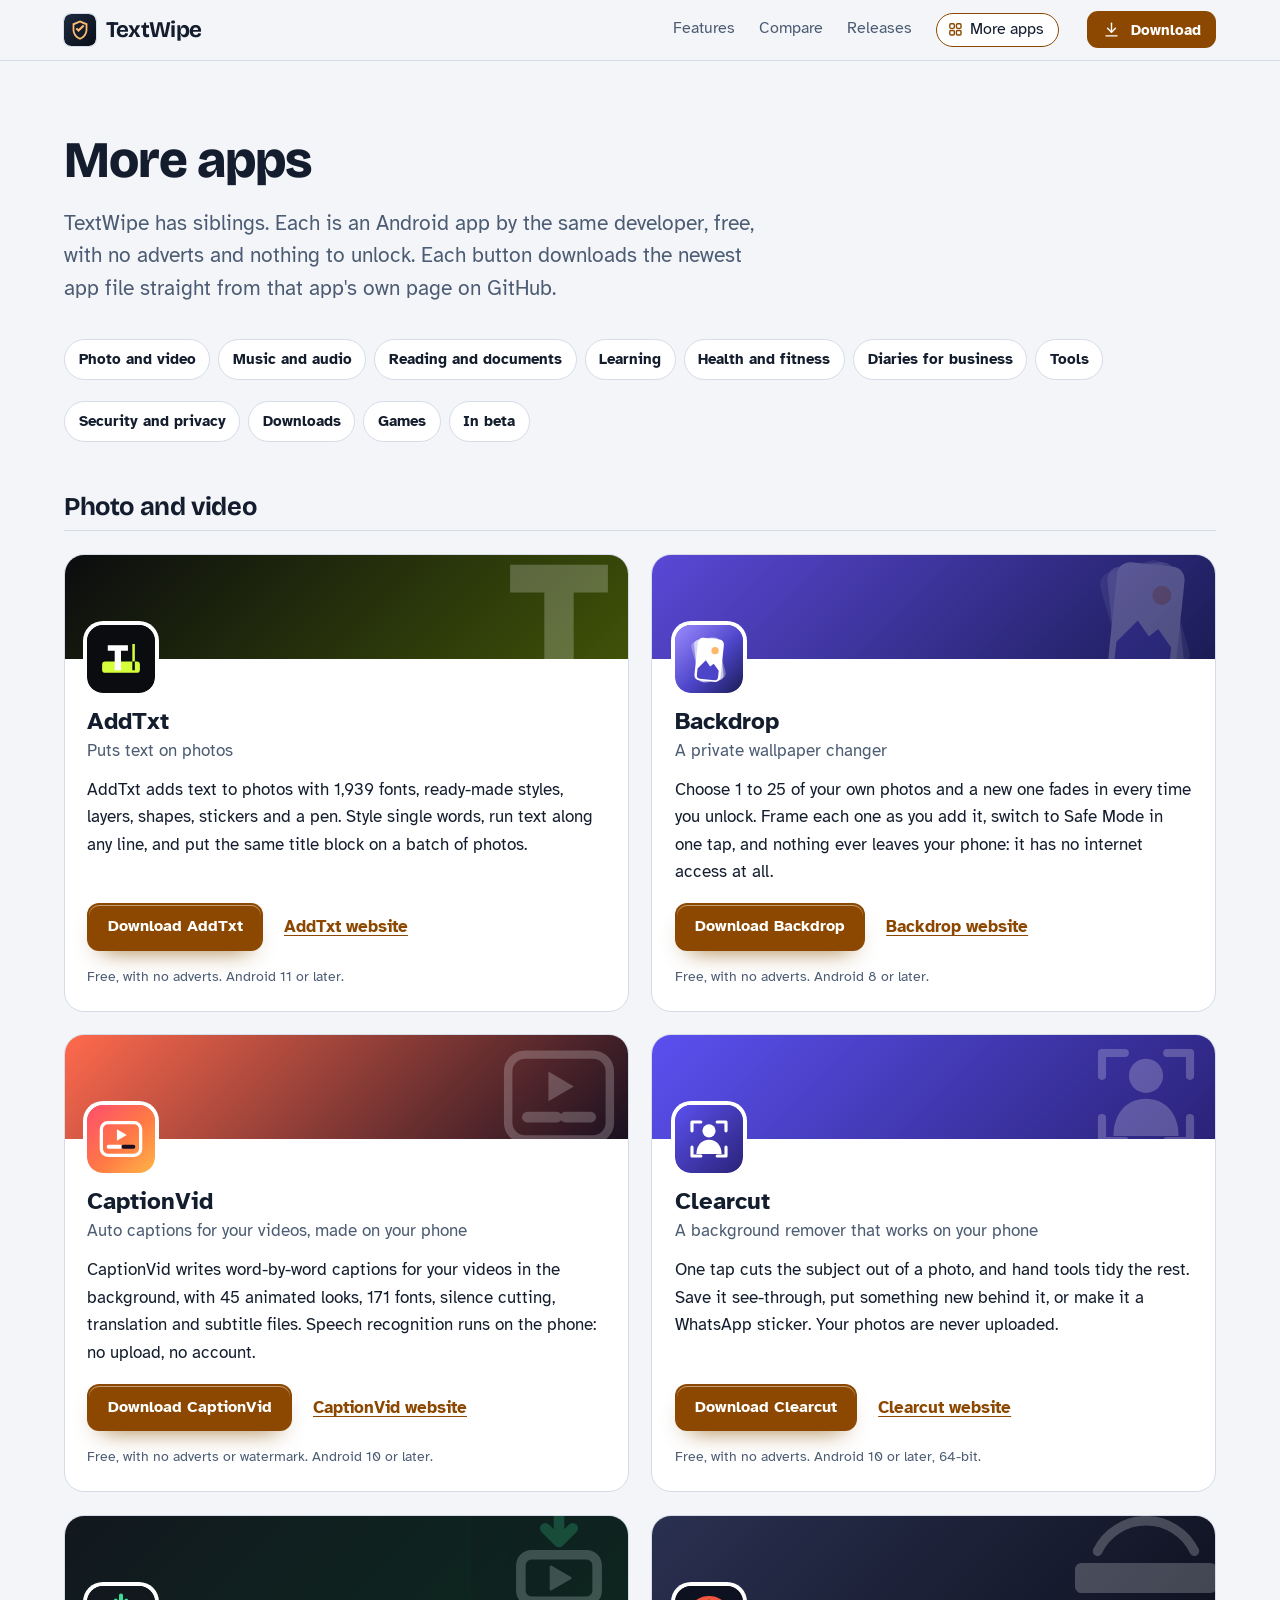
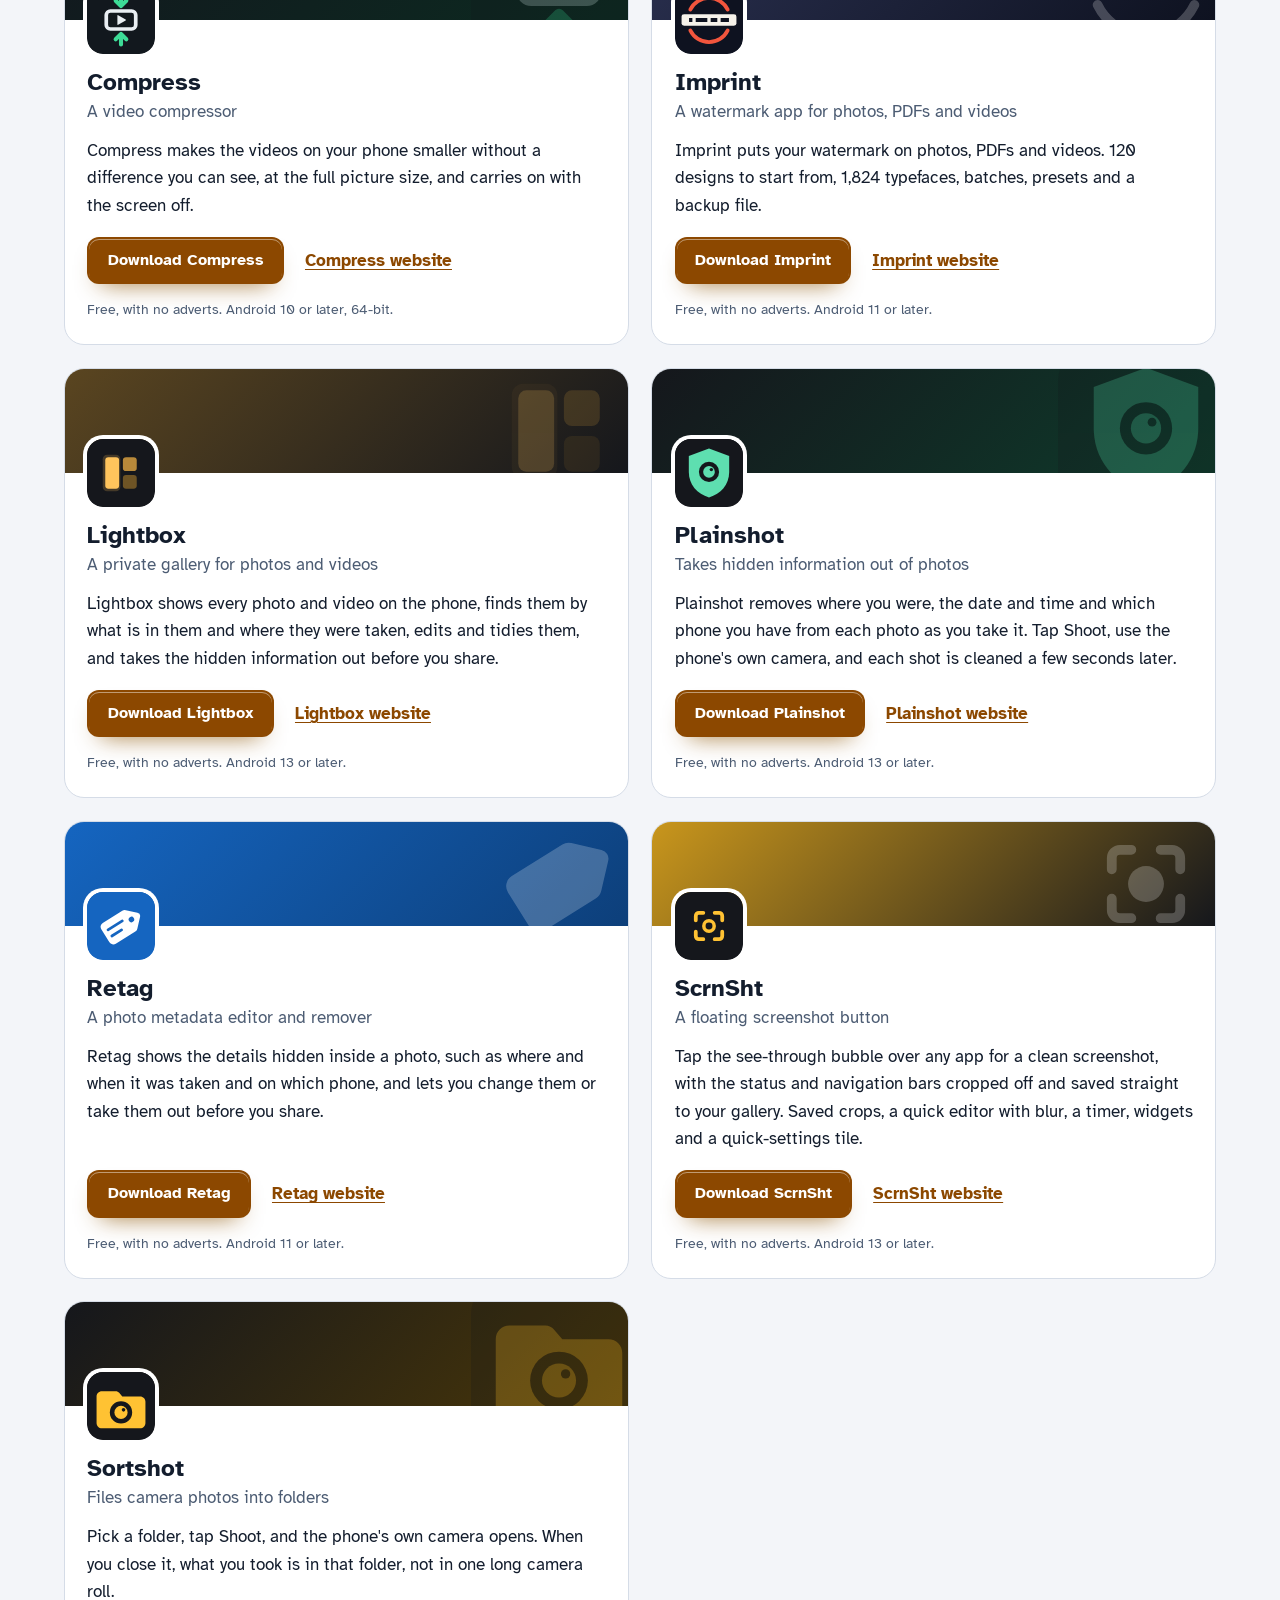
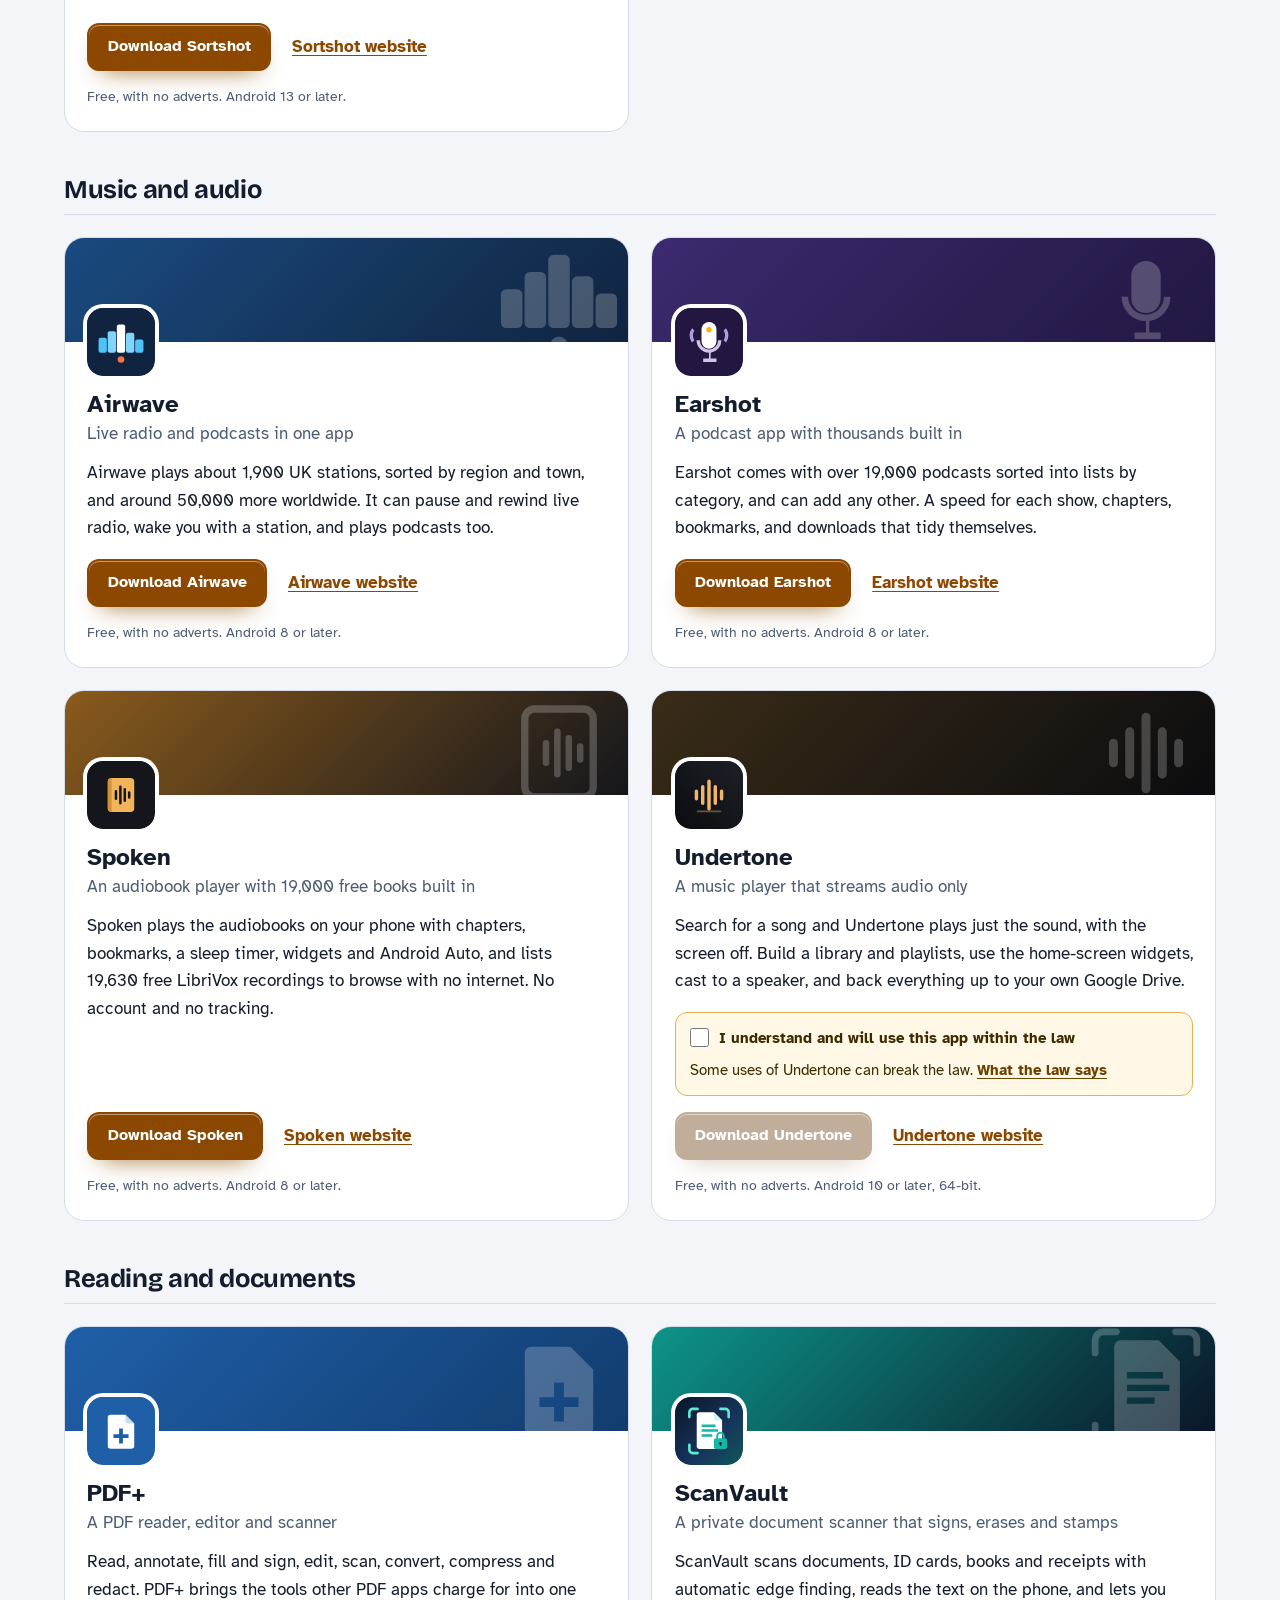
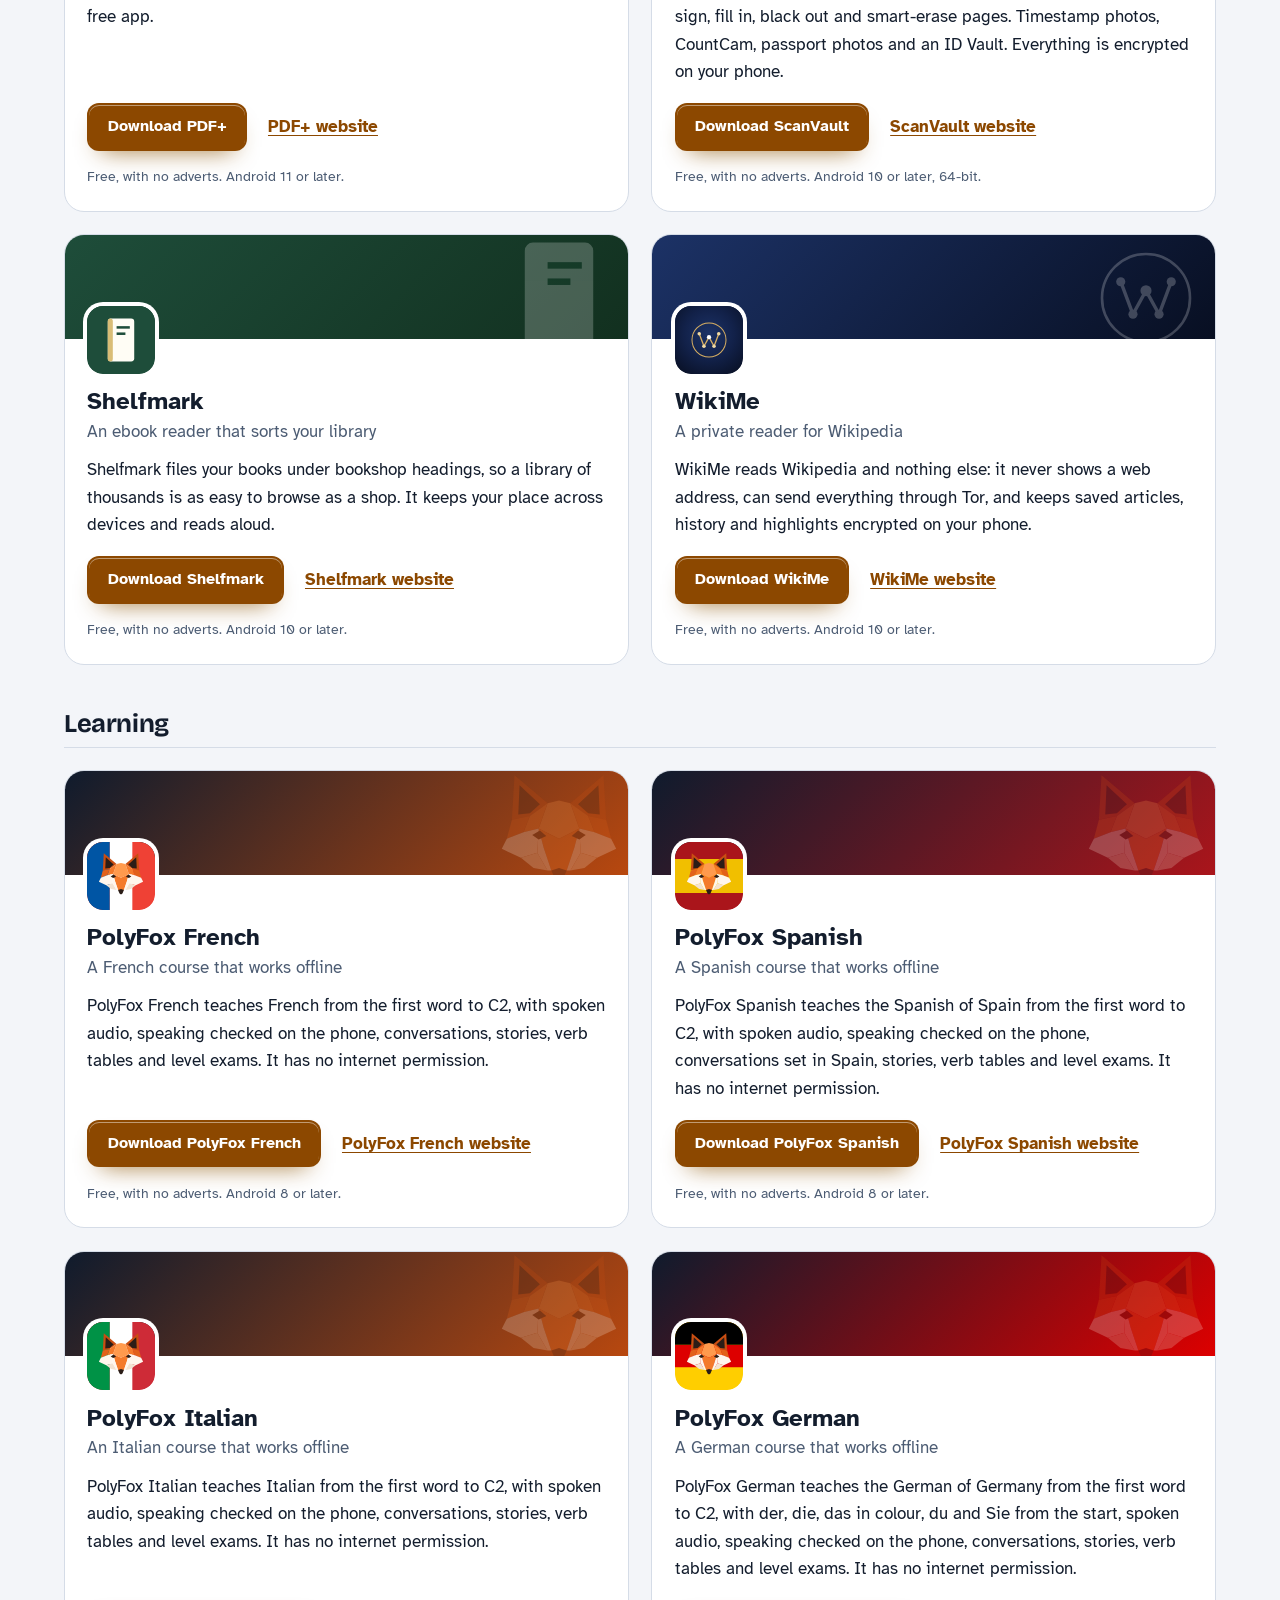
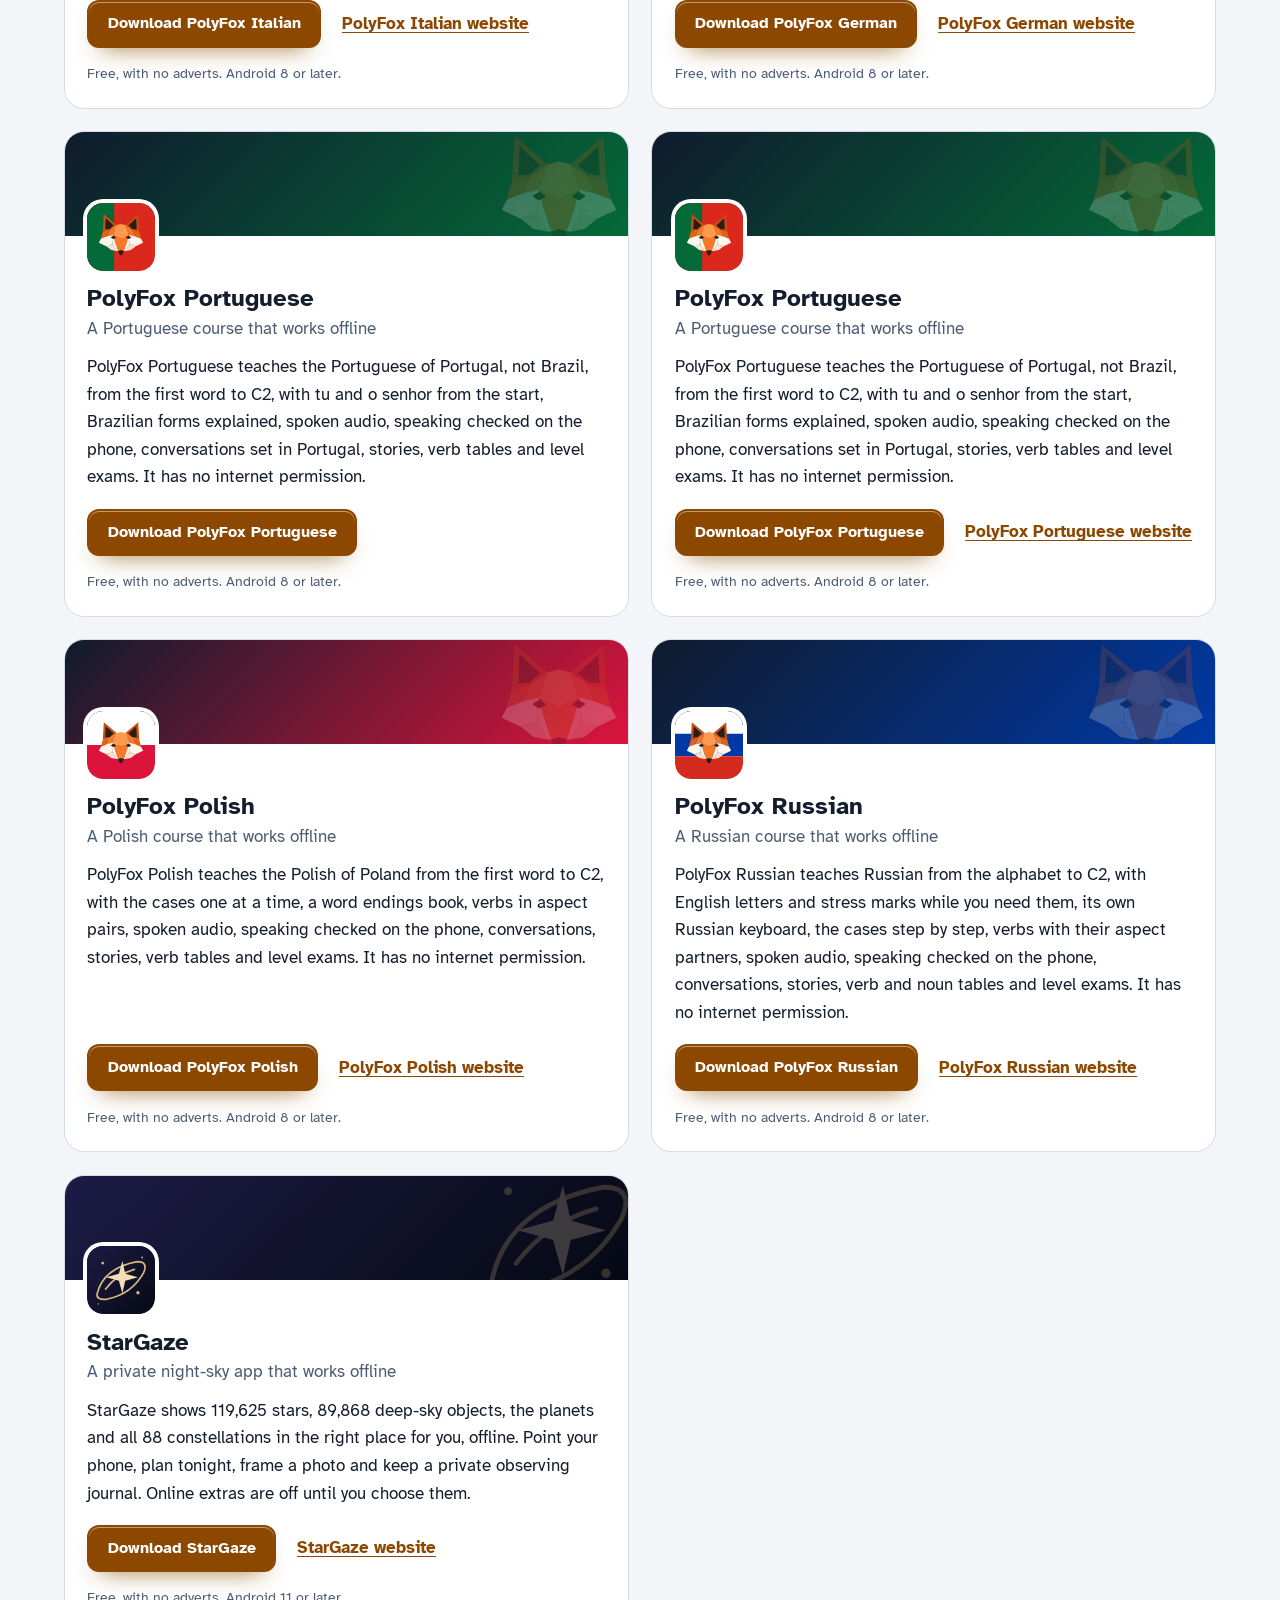
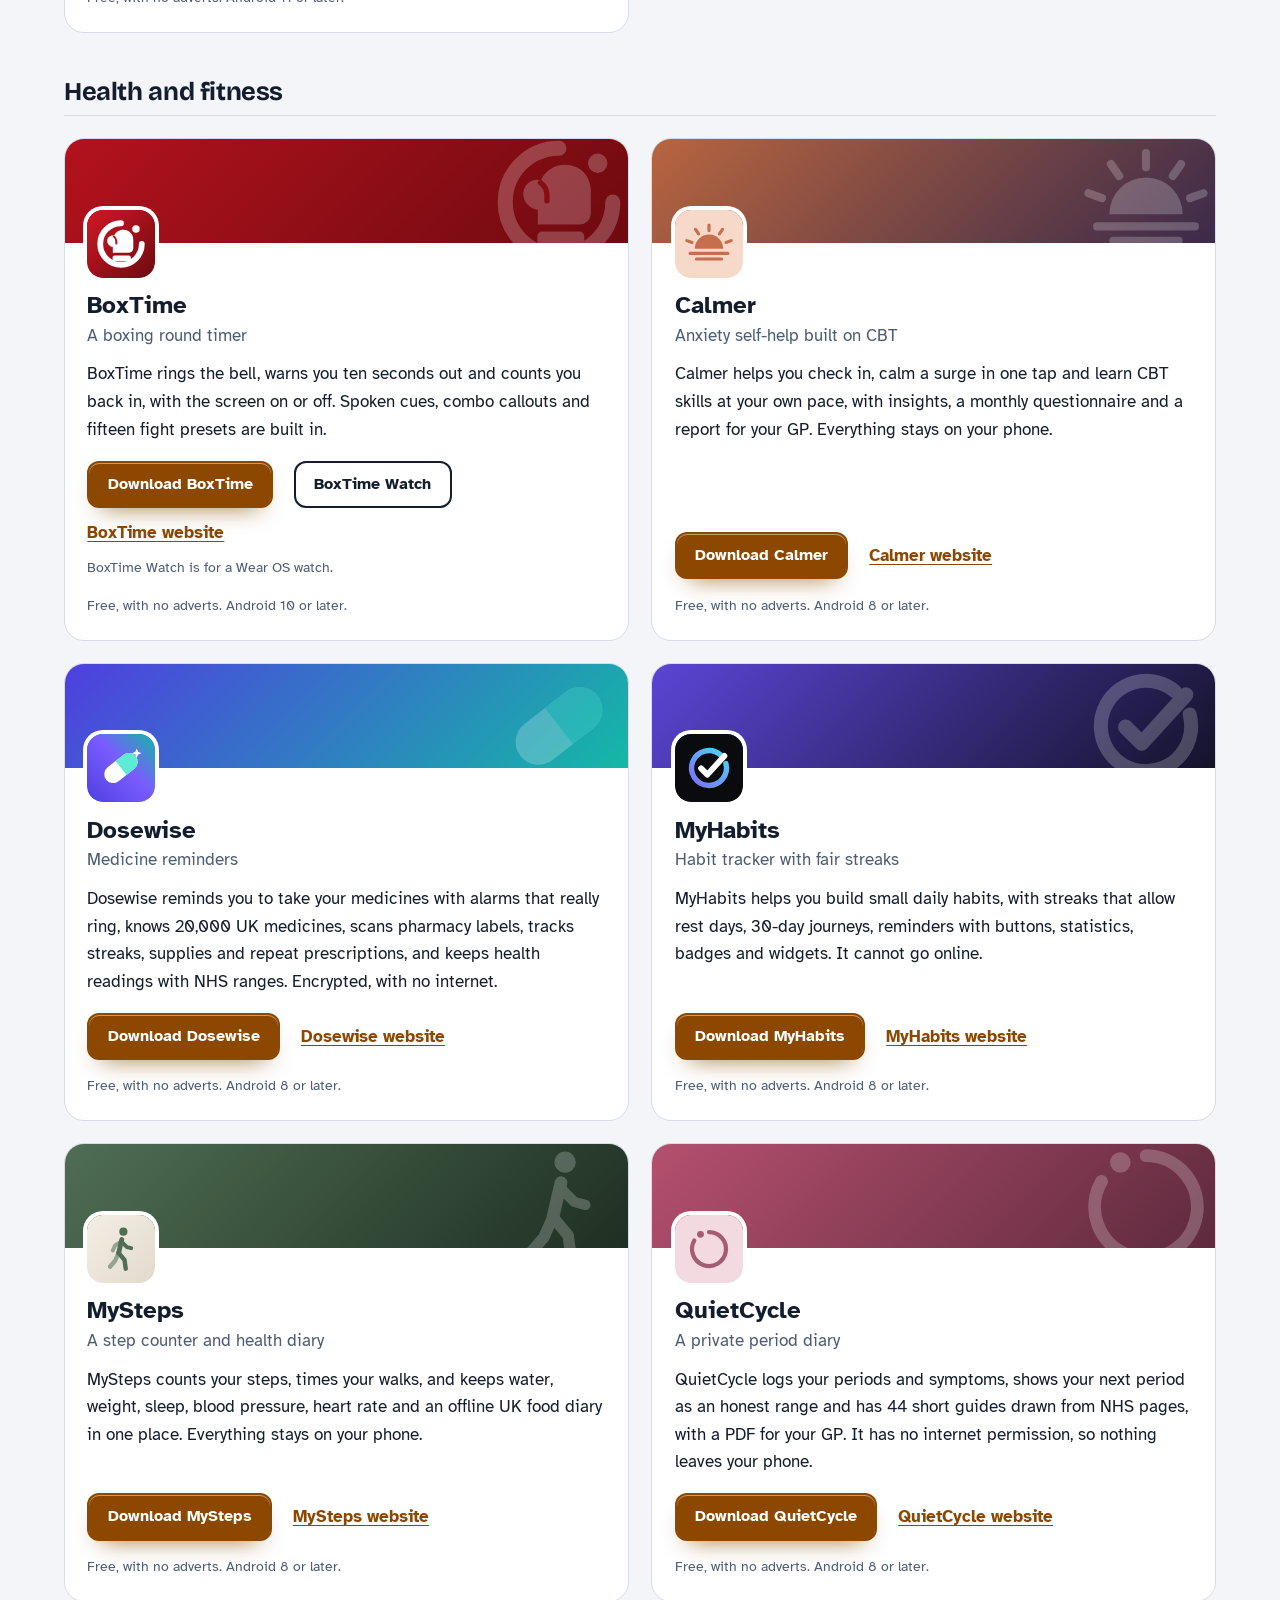
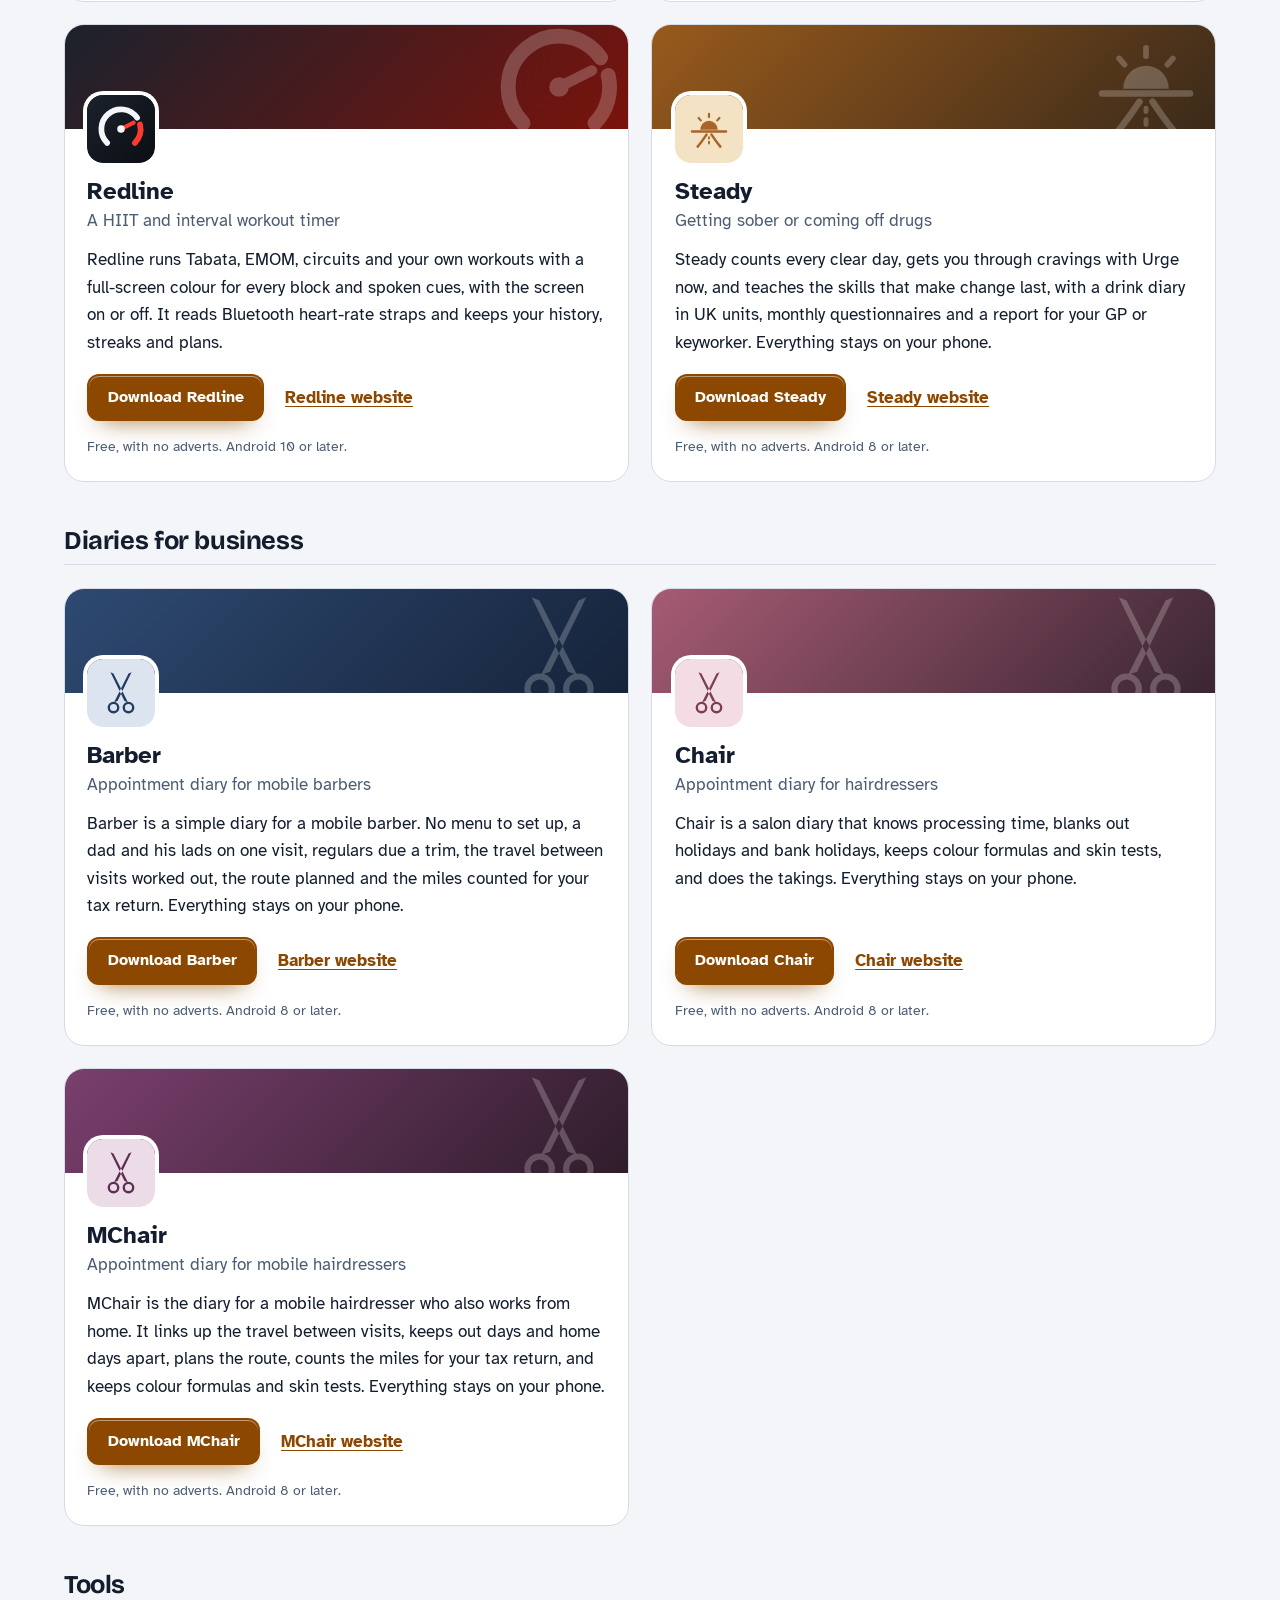
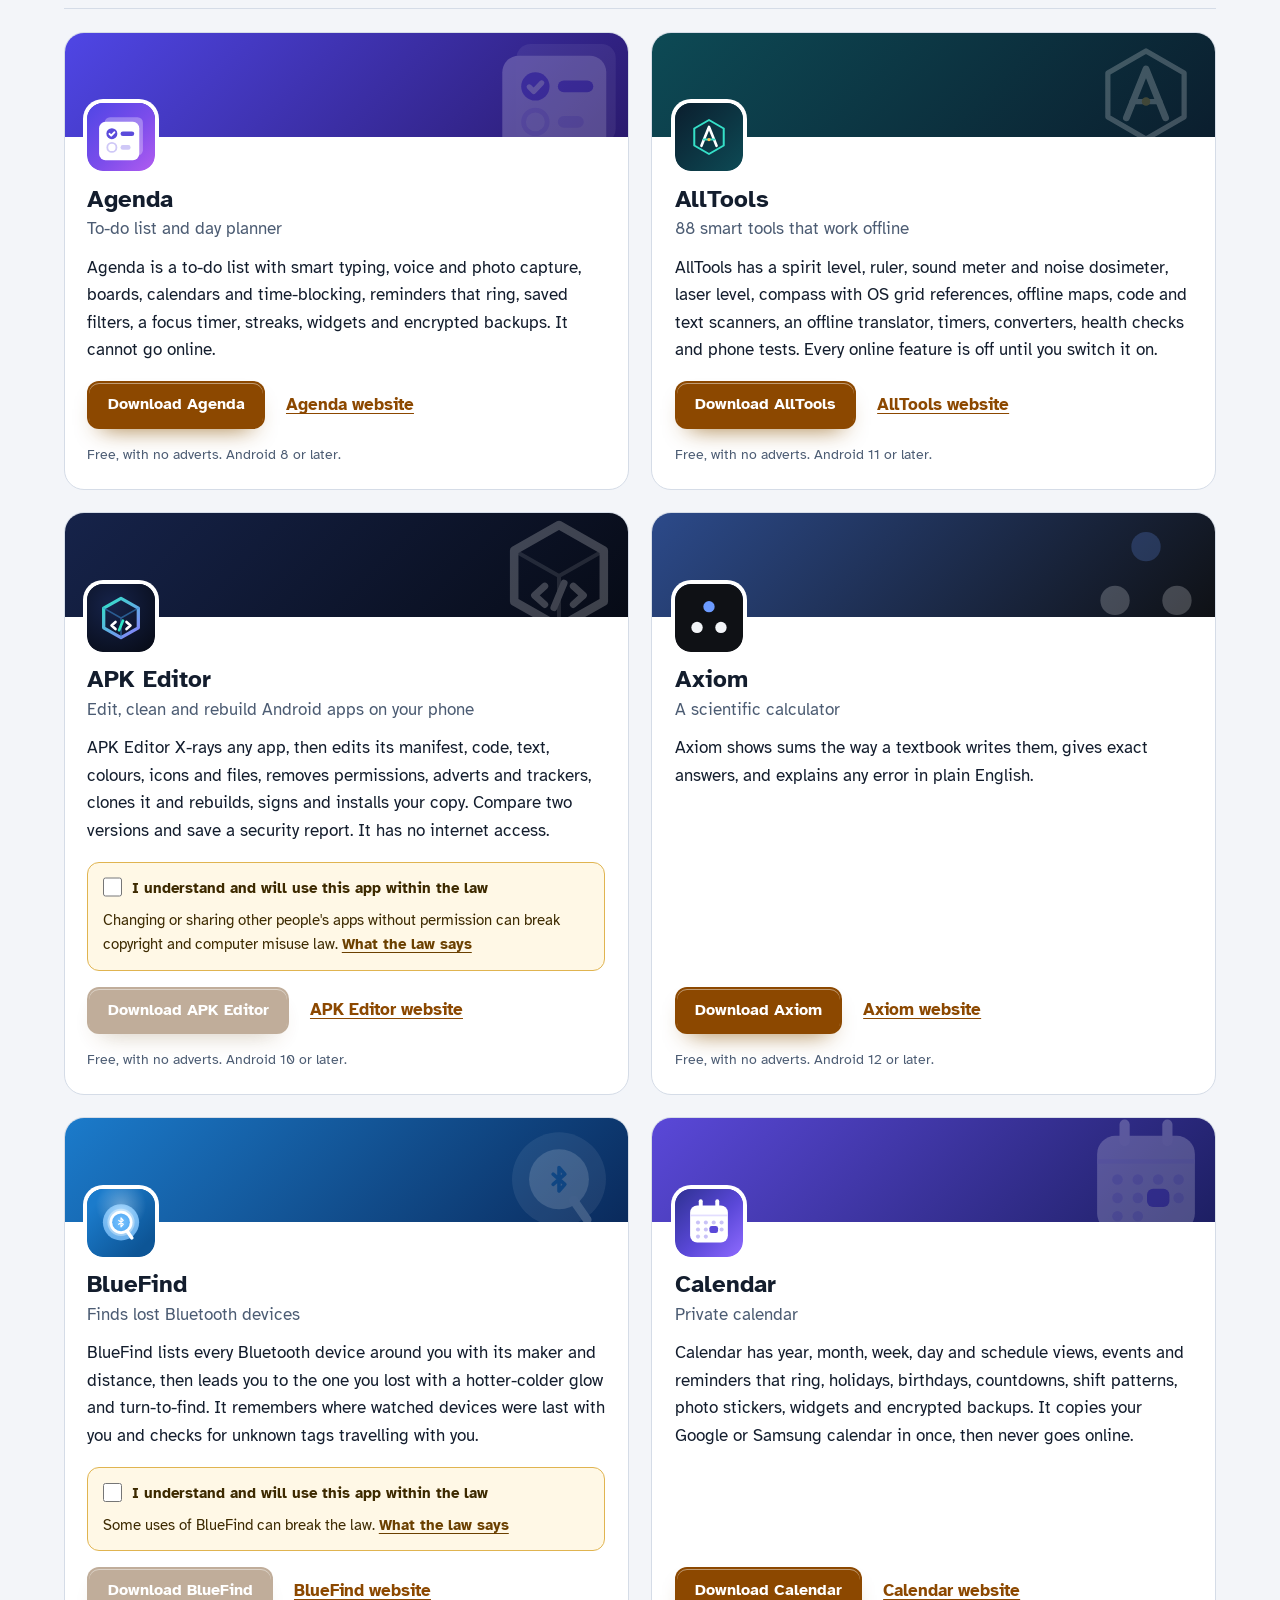
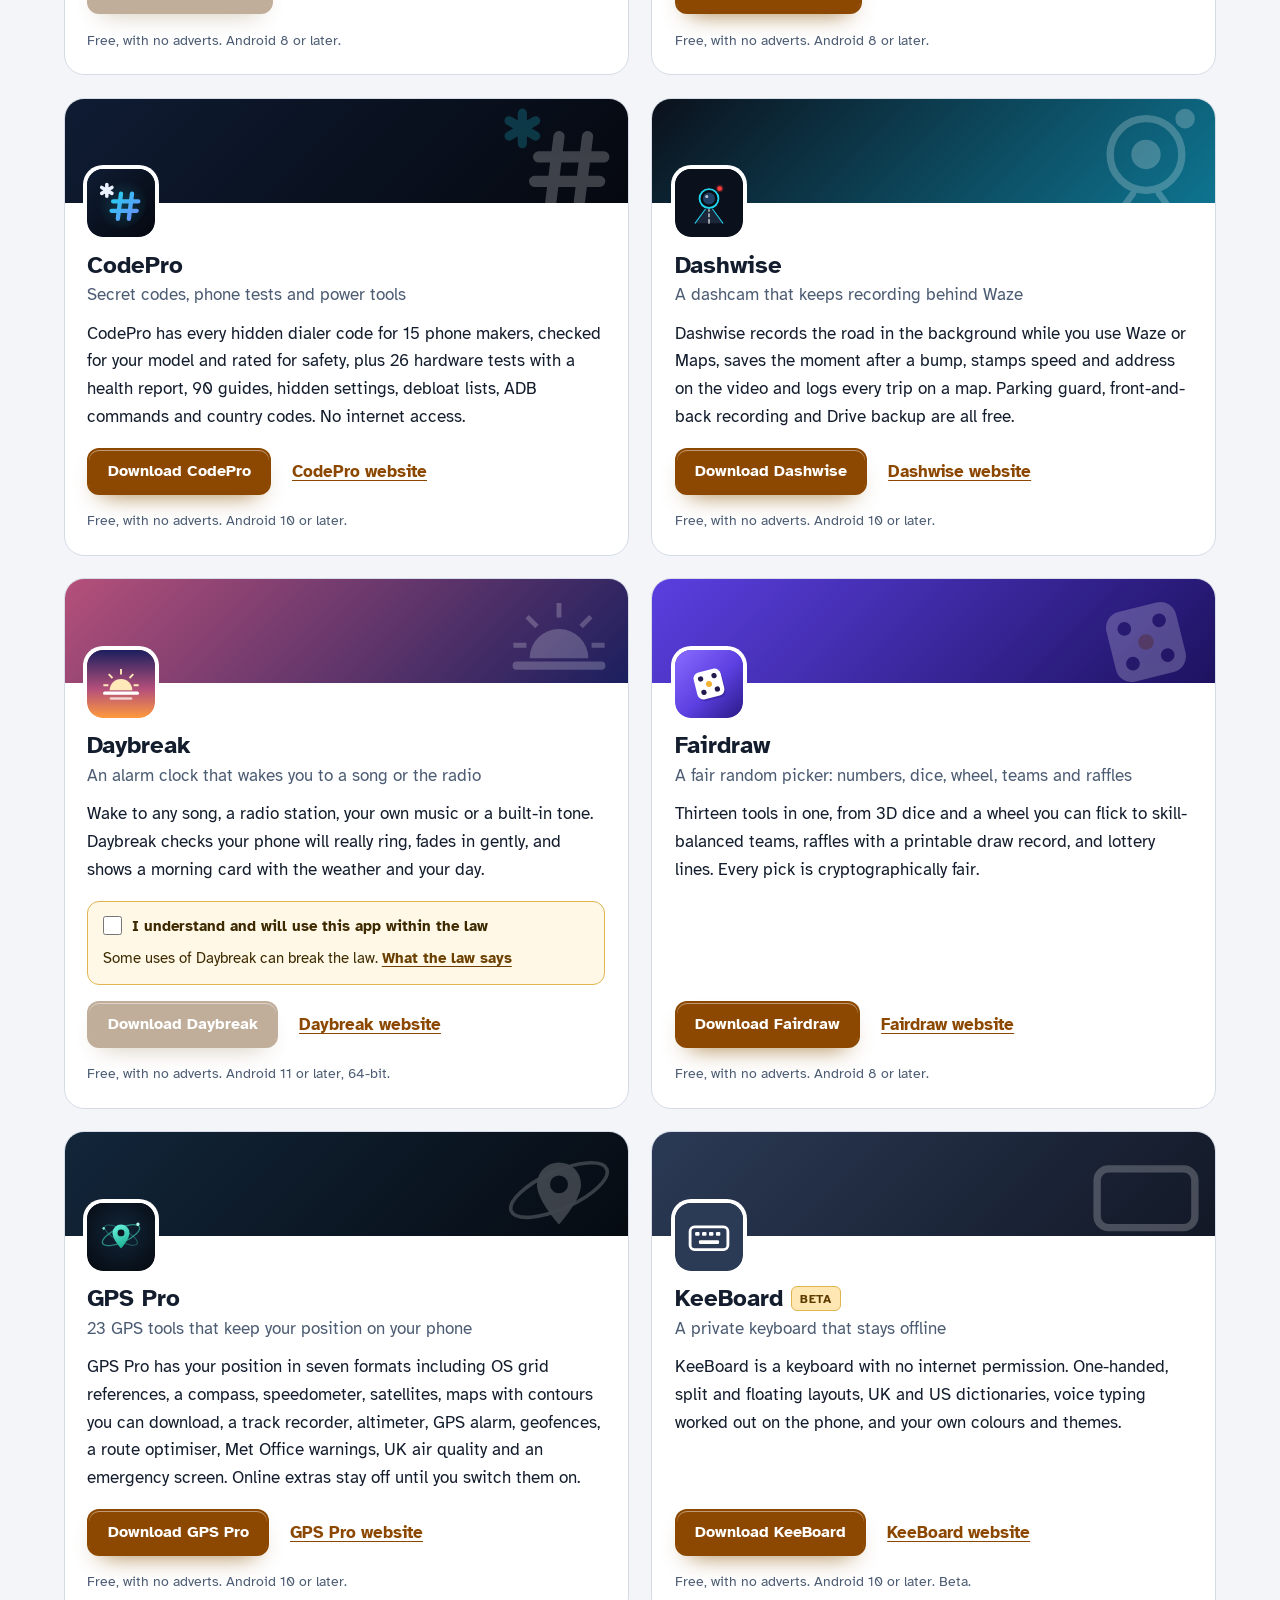
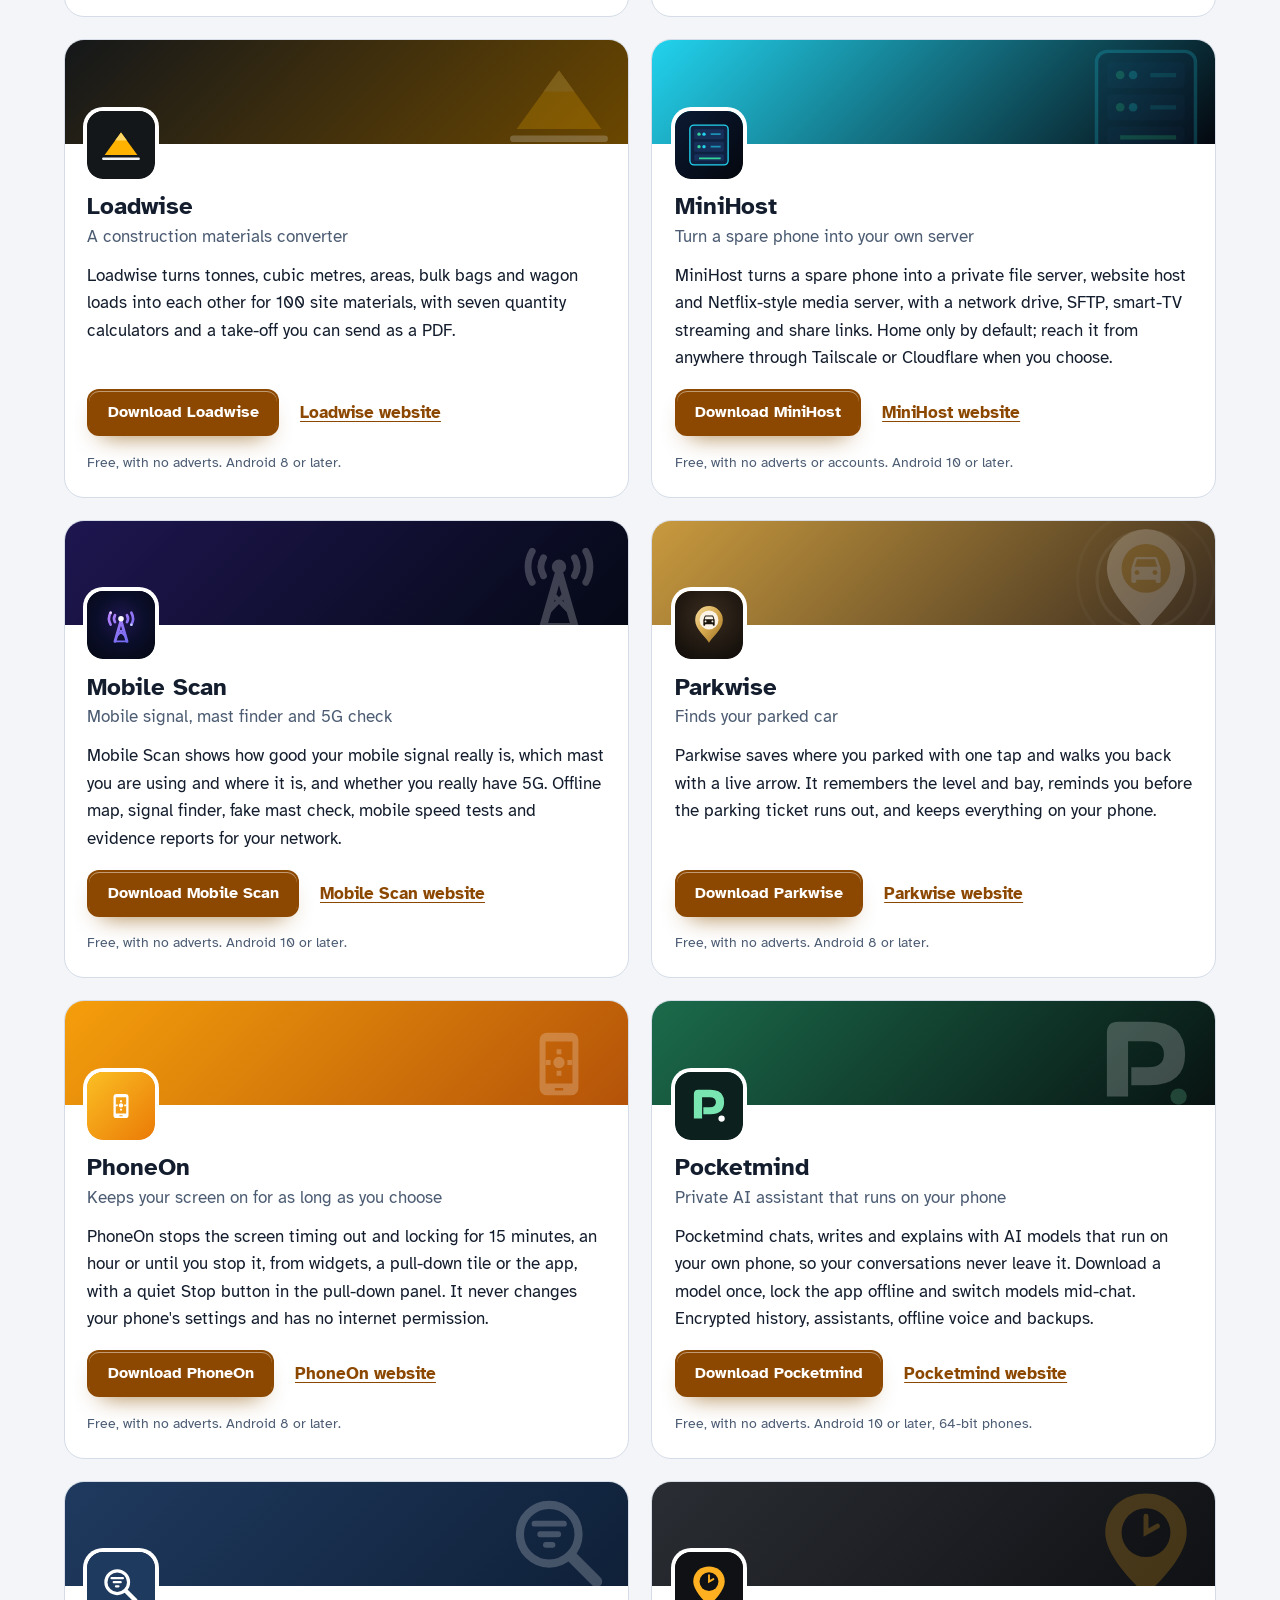
==== commit bed72da7: "More apps: add PolyFox Portuguese" ====
--- a/more-apps.html
+++ b/more-apps.html
@@ -4,7 +4,7 @@
 <meta charset="utf-8">
 <meta name="viewport" content="width=device-width, initial-scale=1">
 <title>More free Android apps from the maker of TextWipe</title>
-<meta name="description" content="All 95 free Android apps from the maker of TextWipe, in one list by category, each with its download and a link to its website.">
+<meta name="description" content="All 96 free Android apps from the maker of TextWipe, in one list by category, each with its download and a link to its website.">
 <meta name="author" content="Jonathan Jackson">
 <link rel="canonical" href="https://customgpter.github.io/textwipe/more-apps.html">
 <meta name="theme-color" content="#f3f5f9" media="(prefers-color-scheme: light)">
@@ -12,7 +12,7 @@
 <meta property="og:type" content="website">
 <meta property="og:site_name" content="TextWipe">
 <meta property="og:title" content="More free Android apps from the maker of TextWipe">
-<meta property="og:description" content="All 95 free Android apps from the maker of TextWipe, in one list by category, each with its download and a link to its website.">
+<meta property="og:description" content="All 96 free Android apps from the maker of TextWipe, in one list by category, each with its download and a link to its website.">
 <meta property="og:url" content="https://customgpter.github.io/textwipe/more-apps.html">
 <meta property="og:image" content="https://customgpter.github.io/textwipe/assets/og.png">
 <meta property="og:image:width" content="1200">
@@ -26,7 +26,7 @@
 <link rel="preload" href="./assets/fonts/atkinson-hyperlegible-latin-400-normal.woff2" as="font" type="font/woff2" crossorigin>
 <link rel="stylesheet" href="./assets/site.css?v=1">
 <link rel="stylesheet" href="./assets/house.css?v=1">
-<script type="application/ld+json">{"@context":"https://schema.org","@type":"ItemList","name":"Apps from the maker of TextWipe","url":"https://customgpter.github.io/textwipe/more-apps.html","itemListElement":[{"@type":"ListItem","position":1,"name":"AddTxt","url":"https://customgpter.github.io/addtxt/"},{"@type":"ListItem","position":2,"name":"Backdrop","url":"https://customgpter.github.io/backdrop/"},{"@type":"ListItem","position":3,"name":"CaptionVid","url":"https://customgpter.github.io/captionvid/"},{"@type":"ListItem","position":4,"name":"Clearcut","url":"https://customgpter.github.io/clearcut/"},{"@type":"ListItem","position":5,"name":"Compress","url":"https://customgpter.github.io/compress/"},{"@type":"ListItem","position":6,"name":"Imprint","url":"https://customgpter.github.io/imprint/"},{"@type":"ListItem","position":7,"name":"Lightbox","url":"https://customgpter.github.io/lightbox/"},{"@type":"ListItem","position":8,"name":"Plainshot","url":"https://customgpter.github.io/plainshot/"},{"@type":"ListItem","position":9,"name":"Retag","url":"https://customgpter.github.io/retag/"},{"@type":"ListItem","position":10,"name":"ScrnSht","url":"https://customgpter.github.io/scrnsht/"},{"@type":"ListItem","position":11,"name":"Sortshot","url":"https://customgpter.github.io/sortshot/"},{"@type":"ListItem","position":12,"name":"Airwave","url":"https://customgpter.github.io/airwave/"},{"@type":"ListItem","position":13,"name":"Earshot","url":"https://customgpter.github.io/earshot/"},{"@type":"ListItem","position":14,"name":"Spoken","url":"https://customgpter.github.io/spoken/"},{"@type":"ListItem","position":15,"name":"Undertone","url":"https://customgpter.github.io/undertone/"},{"@type":"ListItem","position":16,"name":"PDF+","url":"https://customgpter.github.io/pdfplus/"},{"@type":"ListItem","position":17,"name":"ScanVault","url":"https://customgpter.github.io/scanvault/"},{"@type":"ListItem","position":18,"name":"Shelfmark","url":"https://customgpter.github.io/shelfmark/"},{"@type":"ListItem","position":19,"name":"WikiMe","url":"https://customgpter.github.io/wikime/"},{"@type":"ListItem","position":20,"name":"PolyFox French","url":"https://customgpter.github.io/polyfox/"},{"@type":"ListItem","position":21,"name":"PolyFox German","url":"https://customgpter.github.io/polyfox-german/"},{"@type":"ListItem","position":22,"name":"PolyFox Polish","url":"https://customgpter.github.io/polyfox-polish/"},{"@type":"ListItem","position":23,"name":"PolyFox Russian","url":"https://customgpter.github.io/polyfox-russian/"},{"@type":"ListItem","position":24,"name":"StarGaze","url":"https://customgpter.github.io/stargaze/"},{"@type":"ListItem","position":25,"name":"BoxTime","url":"https://customgpter.github.io/boxtime/"},{"@type":"ListItem","position":26,"name":"Calmer","url":"https://customgpter.github.io/calmer/"},{"@type":"ListItem","position":27,"name":"Dosewise","url":"https://customgpter.github.io/dosewise/"},{"@type":"ListItem","position":28,"name":"MyHabits","url":"https://customgpter.github.io/myhabits/"},{"@type":"ListItem","position":29,"name":"MySteps","url":"https://customgpter.github.io/mysteps/"},{"@type":"ListItem","position":30,"name":"QuietCycle","url":"https://customgpter.github.io/quietcycle/"},{"@type":"ListItem","position":31,"name":"Redline","url":"https://customgpter.github.io/redline/"},{"@type":"ListItem","position":32,"name":"Steady","url":"https://customgpter.github.io/steady/"},{"@type":"ListItem","position":33,"name":"Barber","url":"https://customgpter.github.io/barber/"},{"@type":"ListItem","position":34,"name":"Chair","url":"https://customgpter.github.io/chair/"},{"@type":"ListItem","position":35,"name":"MChair","url":"https://customgpter.github.io/mchair/"},{"@type":"ListItem","position":36,"name":"Agenda","url":"https://customgpter.github.io/agenda/"},{"@type":"ListItem","position":37,"name":"AllTools","url":"https://customgpter.github.io/alltools/"},{"@type":"ListItem","position":38,"name":"APK Editor","url":"https://customgpter.github.io/apkeditor/"},{"@type":"ListItem","position":39,"name":"Axiom","url":"https://customgpter.github.io/axiom/"},{"@type":"ListItem","position":40,"name":"BlueFind","url":"https://customgpter.github.io/bluefind/"},{"@type":"ListItem","position":41,"name":"Calendar","url":"https://customgpter.github.io/calendar/"},{"@type":"ListItem","position":42,"name":"CodePro","url":"https://customgpter.github.io/codepro/"},{"@type":"ListItem","position":43,"name":"Dashwise","url":"https://customgpter.github.io/dashwise/"},{"@type":"ListItem","position":44,"name":"Daybreak","url":"https://customgpter.github.io/daybreak/"},{"@type":"ListItem","position":45,"name":"Fairdraw","url":"https://customgpter.github.io/fairdraw/"},{"@type":"ListItem","position":46,"name":"GPS Pro","url":"https://customgpter.github.io/gpspro/"},{"@type":"ListItem","position":47,"name":"KeeBoard","url":"https://customgpter.github.io/keeboard/"},{"@type":"ListItem","position":48,"name":"Loadwise","url":"https://customgpter.github.io/loadwise/"},{"@type":"ListItem","position":49,"name":"MiniHost","url":"https://customgpter.github.io/minihost/"},{"@type":"ListItem","position":50,"name":"Mobile Scan","url":"https://customgpter.github.io/mobilescan/"},{"@type":"ListItem","position":51,"name":"Parkwise","url":"https://customgpter.github.io/parkwise/"},{"@type":"ListItem","position":52,"name":"Pocketmind","url":"https://customgpter.github.io/pocketmind/"},{"@type":"ListItem","position":53,"name":"Refine","url":"https://customgpter.github.io/refine/"},{"@type":"ListItem","position":54,"name":"Shiftwise","url":"https://customgpter.github.io/shiftwise/"},{"@type":"ListItem","position":55,"name":"SimpleCalc","url":"https://customgpter.github.io/simplecalc/"},{"@type":"ListItem","position":56,"name":"Skyline","url":"https://customgpter.github.io/skyline/"},{"@type":"ListItem","position":57,"name":"Slipway","url":"https://customgpter.github.io/slipway/"},{"@type":"ListItem","position":58,"name":"Tagger","url":"https://customgpter.github.io/tagger/"},{"@type":"ListItem","position":59,"name":"TotalClean","url":"https://customgpter.github.io/totalclean/"},{"@type":"ListItem","position":60,"name":"TVLink","url":"https://customgpter.github.io/tvlink/"},{"@type":"ListItem","position":61,"name":"Unbox","url":"https://customgpter.github.io/unbox/"},{"@type":"ListItem","position":62,"name":"WhatsKeep","url":"https://customgpter.github.io/whatskeep/"},{"@type":"ListItem","position":63,"name":"WiFi Scan","url":"https://customgpter.github.io/wifiscan/"},{"@type":"ListItem","position":64,"name":"Auditly","url":"https://customgpter.github.io/auditly/"},{"@type":"ListItem","position":65,"name":"Backchannel","url":"https://customgpter.github.io/backchannel/"},{"@type":"ListItem","position":66,"name":"ENotes","url":"https://customgpter.github.io/enotes/"},{"@type":"ListItem","position":67,"name":"FindMe","url":"https://customgpter.github.io/findme/"},{"@type":"ListItem","position":68,"name":"iLock","url":"https://customgpter.github.io/ilock/"},{"@type":"ListItem","position":69,"name":"ImSafe","url":"https://customgpter.github.io/imsafe/"},{"@type":"ListItem","position":70,"name":"IShred","url":"https://customgpter.github.io/ishred/"},{"@type":"ListItem","position":71,"name":"LockBox","url":"https://customgpter.github.io/lockbox/"},{"@type":"ListItem","position":72,"name":"PassVault","url":"https://customgpter.github.io/passvault/"},{"@type":"ListItem","position":73,"name":"SpyFind","url":"https://customgpter.github.io/spyfind/"},{"@type":"ListItem","position":74,"name":"TextWipe","url":"https://customgpter.github.io/textwipe/"},{"@type":"ListItem","position":75,"name":"Tracewire","url":"https://customgpter.github.io/tracewire/"},{"@type":"ListItem","position":76,"name":"Vigil","url":"https://customgpter.github.io/vigil/"},{"@type":"ListItem","position":77,"name":"Grab","url":"https://customgpter.github.io/grab/"},{"@type":"ListItem","position":78,"name":"Swarm","url":"https://customgpter.github.io/swarm/"},{"@type":"ListItem","position":79,"name":"Plane Games","url":"https://customgpter.github.io/plane-games/"},{"@type":"ListItem","position":80,"name":"Ninefold","url":"https://customgpter.github.io/ninefold/"},{"@type":"ListItem","position":81,"name":"Cubewise","url":"https://customgpter.github.io/cubewise/"},{"@type":"ListItem","position":82,"name":"Tilewise","url":"https://customgpter.github.io/tilewise/"},{"@type":"ListItem","position":83,"name":"Letterwise","url":"https://customgpter.github.io/letterwise/"},{"@type":"ListItem","position":84,"name":"Kingside","url":"https://customgpter.github.io/kingside/"},{"@type":"ListItem","position":85,"name":"Deckhand","url":"https://customgpter.github.io/deckhand/"},{"@type":"ListItem","position":86,"name":"SNESForge","url":"https://customgpter.github.io/snesforge/"},{"@type":"ListItem","position":87,"name":"Fame Boy","url":"https://customgpter.github.io/fameboy/"},{"@type":"ListItem","position":88,"name":"PSPPro","url":"https://customgpter.github.io/psppro/"},{"@type":"ListItem","position":89,"name":"MegaGen","url":"https://customgpter.github.io/megagen/"},{"@type":"ListItem","position":90,"name":"QVR","url":"https://customgpter.github.io/qvr/"},{"@type":"ListItem","position":91,"name":"QVR Watch","url":"https://customgpter.github.io/qvr-watch/"},{"@type":"ListItem","position":92,"name":"QVRLite","url":"https://customgpter.github.io/qvrlite/"},{"@type":"ListItem","position":93,"name":"Onionz","url":"https://customgpter.github.io/onionz/"},{"@type":"ListItem","position":94,"name":"OnionzWeb","url":"https://customgpter.github.io/onionzweb/"}]}</script>
+<script type="application/ld+json">{"@context":"https://schema.org","@type":"ItemList","name":"Apps from the maker of TextWipe","url":"https://customgpter.github.io/textwipe/more-apps.html","itemListElement":[{"@type":"ListItem","position":1,"name":"AddTxt","url":"https://customgpter.github.io/addtxt/"},{"@type":"ListItem","position":2,"name":"Backdrop","url":"https://customgpter.github.io/backdrop/"},{"@type":"ListItem","position":3,"name":"CaptionVid","url":"https://customgpter.github.io/captionvid/"},{"@type":"ListItem","position":4,"name":"Clearcut","url":"https://customgpter.github.io/clearcut/"},{"@type":"ListItem","position":5,"name":"Compress","url":"https://customgpter.github.io/compress/"},{"@type":"ListItem","position":6,"name":"Imprint","url":"https://customgpter.github.io/imprint/"},{"@type":"ListItem","position":7,"name":"Lightbox","url":"https://customgpter.github.io/lightbox/"},{"@type":"ListItem","position":8,"name":"Plainshot","url":"https://customgpter.github.io/plainshot/"},{"@type":"ListItem","position":9,"name":"Retag","url":"https://customgpter.github.io/retag/"},{"@type":"ListItem","position":10,"name":"ScrnSht","url":"https://customgpter.github.io/scrnsht/"},{"@type":"ListItem","position":11,"name":"Sortshot","url":"https://customgpter.github.io/sortshot/"},{"@type":"ListItem","position":12,"name":"Airwave","url":"https://customgpter.github.io/airwave/"},{"@type":"ListItem","position":13,"name":"Earshot","url":"https://customgpter.github.io/earshot/"},{"@type":"ListItem","position":14,"name":"Spoken","url":"https://customgpter.github.io/spoken/"},{"@type":"ListItem","position":15,"name":"Undertone","url":"https://customgpter.github.io/undertone/"},{"@type":"ListItem","position":16,"name":"PDF+","url":"https://customgpter.github.io/pdfplus/"},{"@type":"ListItem","position":17,"name":"ScanVault","url":"https://customgpter.github.io/scanvault/"},{"@type":"ListItem","position":18,"name":"Shelfmark","url":"https://customgpter.github.io/shelfmark/"},{"@type":"ListItem","position":19,"name":"WikiMe","url":"https://customgpter.github.io/wikime/"},{"@type":"ListItem","position":20,"name":"PolyFox French","url":"https://customgpter.github.io/polyfox/"},{"@type":"ListItem","position":21,"name":"PolyFox German","url":"https://customgpter.github.io/polyfox-german/"},{"@type":"ListItem","position":22,"name":"PolyFox Portuguese","url":"https://customgpter.github.io/polyfox-portuguese/"},{"@type":"ListItem","position":23,"name":"PolyFox Polish","url":"https://customgpter.github.io/polyfox-polish/"},{"@type":"ListItem","position":24,"name":"PolyFox Russian","url":"https://customgpter.github.io/polyfox-russian/"},{"@type":"ListItem","position":25,"name":"StarGaze","url":"https://customgpter.github.io/stargaze/"},{"@type":"ListItem","position":26,"name":"BoxTime","url":"https://customgpter.github.io/boxtime/"},{"@type":"ListItem","position":27,"name":"Calmer","url":"https://customgpter.github.io/calmer/"},{"@type":"ListItem","position":28,"name":"Dosewise","url":"https://customgpter.github.io/dosewise/"},{"@type":"ListItem","position":29,"name":"MyHabits","url":"https://customgpter.github.io/myhabits/"},{"@type":"ListItem","position":30,"name":"MySteps","url":"https://customgpter.github.io/mysteps/"},{"@type":"ListItem","position":31,"name":"QuietCycle","url":"https://customgpter.github.io/quietcycle/"},{"@type":"ListItem","position":32,"name":"Redline","url":"https://customgpter.github.io/redline/"},{"@type":"ListItem","position":33,"name":"Steady","url":"https://customgpter.github.io/steady/"},{"@type":"ListItem","position":34,"name":"Barber","url":"https://customgpter.github.io/barber/"},{"@type":"ListItem","position":35,"name":"Chair","url":"https://customgpter.github.io/chair/"},{"@type":"ListItem","position":36,"name":"MChair","url":"https://customgpter.github.io/mchair/"},{"@type":"ListItem","position":37,"name":"Agenda","url":"https://customgpter.github.io/agenda/"},{"@type":"ListItem","position":38,"name":"AllTools","url":"https://customgpter.github.io/alltools/"},{"@type":"ListItem","position":39,"name":"APK Editor","url":"https://customgpter.github.io/apkeditor/"},{"@type":"ListItem","position":40,"name":"Axiom","url":"https://customgpter.github.io/axiom/"},{"@type":"ListItem","position":41,"name":"BlueFind","url":"https://customgpter.github.io/bluefind/"},{"@type":"ListItem","position":42,"name":"Calendar","url":"https://customgpter.github.io/calendar/"},{"@type":"ListItem","position":43,"name":"CodePro","url":"https://customgpter.github.io/codepro/"},{"@type":"ListItem","position":44,"name":"Dashwise","url":"https://customgpter.github.io/dashwise/"},{"@type":"ListItem","position":45,"name":"Daybreak","url":"https://customgpter.github.io/daybreak/"},{"@type":"ListItem","position":46,"name":"Fairdraw","url":"https://customgpter.github.io/fairdraw/"},{"@type":"ListItem","position":47,"name":"GPS Pro","url":"https://customgpter.github.io/gpspro/"},{"@type":"ListItem","position":48,"name":"KeeBoard","url":"https://customgpter.github.io/keeboard/"},{"@type":"ListItem","position":49,"name":"Loadwise","url":"https://customgpter.github.io/loadwise/"},{"@type":"ListItem","position":50,"name":"MiniHost","url":"https://customgpter.github.io/minihost/"},{"@type":"ListItem","position":51,"name":"Mobile Scan","url":"https://customgpter.github.io/mobilescan/"},{"@type":"ListItem","position":52,"name":"Parkwise","url":"https://customgpter.github.io/parkwise/"},{"@type":"ListItem","position":53,"name":"Pocketmind","url":"https://customgpter.github.io/pocketmind/"},{"@type":"ListItem","position":54,"name":"Refine","url":"https://customgpter.github.io/refine/"},{"@type":"ListItem","position":55,"name":"Shiftwise","url":"https://customgpter.github.io/shiftwise/"},{"@type":"ListItem","position":56,"name":"SimpleCalc","url":"https://customgpter.github.io/simplecalc/"},{"@type":"ListItem","position":57,"name":"Skyline","url":"https://customgpter.github.io/skyline/"},{"@type":"ListItem","position":58,"name":"Slipway","url":"https://customgpter.github.io/slipway/"},{"@type":"ListItem","position":59,"name":"Tagger","url":"https://customgpter.github.io/tagger/"},{"@type":"ListItem","position":60,"name":"TotalClean","url":"https://customgpter.github.io/totalclean/"},{"@type":"ListItem","position":61,"name":"TVLink","url":"https://customgpter.github.io/tvlink/"},{"@type":"ListItem","position":62,"name":"Unbox","url":"https://customgpter.github.io/unbox/"},{"@type":"ListItem","position":63,"name":"WhatsKeep","url":"https://customgpter.github.io/whatskeep/"},{"@type":"ListItem","position":64,"name":"WiFi Scan","url":"https://customgpter.github.io/wifiscan/"},{"@type":"ListItem","position":65,"name":"Auditly","url":"https://customgpter.github.io/auditly/"},{"@type":"ListItem","position":66,"name":"Backchannel","url":"https://customgpter.github.io/backchannel/"},{"@type":"ListItem","position":67,"name":"ENotes","url":"https://customgpter.github.io/enotes/"},{"@type":"ListItem","position":68,"name":"FindMe","url":"https://customgpter.github.io/findme/"},{"@type":"ListItem","position":69,"name":"iLock","url":"https://customgpter.github.io/ilock/"},{"@type":"ListItem","position":70,"name":"ImSafe","url":"https://customgpter.github.io/imsafe/"},{"@type":"ListItem","position":71,"name":"IShred","url":"https://customgpter.github.io/ishred/"},{"@type":"ListItem","position":72,"name":"LockBox","url":"https://customgpter.github.io/lockbox/"},{"@type":"ListItem","position":73,"name":"PassVault","url":"https://customgpter.github.io/passvault/"},{"@type":"ListItem","position":74,"name":"SpyFind","url":"https://customgpter.github.io/spyfind/"},{"@type":"ListItem","position":75,"name":"TextWipe","url":"https://customgpter.github.io/textwipe/"},{"@type":"ListItem","position":76,"name":"Tracewire","url":"https://customgpter.github.io/tracewire/"},{"@type":"ListItem","position":77,"name":"Vigil","url":"https://customgpter.github.io/vigil/"},{"@type":"ListItem","position":78,"name":"Grab","url":"https://customgpter.github.io/grab/"},{"@type":"ListItem","position":79,"name":"Swarm","url":"https://customgpter.github.io/swarm/"},{"@type":"ListItem","position":80,"name":"Plane Games","url":"https://customgpter.github.io/plane-games/"},{"@type":"ListItem","position":81,"name":"Ninefold","url":"https://customgpter.github.io/ninefold/"},{"@type":"ListItem","position":82,"name":"Cubewise","url":"https://customgpter.github.io/cubewise/"},{"@type":"ListItem","position":83,"name":"Tilewise","url":"https://customgpter.github.io/tilewise/"},{"@type":"ListItem","position":84,"name":"Letterwise","url":"https://customgpter.github.io/letterwise/"},{"@type":"ListItem","position":85,"name":"Kingside","url":"https://customgpter.github.io/kingside/"},{"@type":"ListItem","position":86,"name":"Deckhand","url":"https://customgpter.github.io/deckhand/"},{"@type":"ListItem","position":87,"name":"SNESForge","url":"https://customgpter.github.io/snesforge/"},{"@type":"ListItem","position":88,"name":"Fame Boy","url":"https://customgpter.github.io/fameboy/"},{"@type":"ListItem","position":89,"name":"PSPPro","url":"https://customgpter.github.io/psppro/"},{"@type":"ListItem","position":90,"name":"MegaGen","url":"https://customgpter.github.io/megagen/"},{"@type":"ListItem","position":91,"name":"QVR","url":"https://customgpter.github.io/qvr/"},{"@type":"ListItem","position":92,"name":"QVR Watch","url":"https://customgpter.github.io/qvr-watch/"},{"@type":"ListItem","position":93,"name":"QVRLite","url":"https://customgpter.github.io/qvrlite/"},{"@type":"ListItem","position":94,"name":"Onionz","url":"https://customgpter.github.io/onionz/"},{"@type":"ListItem","position":95,"name":"OnionzWeb","url":"https://customgpter.github.io/onionzweb/"}]}</script>
 <link rel="stylesheet" href="./assets/apps-list.css?v=1">
 <script src="./assets/apps-list.js?v=1" defer></script>
 </head>
@@ -70,7 +70,7 @@
 <div class="mapps-group" role="group" aria-labelledby="apps-learning"><h2 class="mapps-cat" id="apps-learning">Learning</h2>
 <ul class="mapps"><li class="mapp" style="--b:#0f1b2d;--b2:#b8480f"><div class="mapp-cover" aria-hidden="true"><svg viewBox="0 0 108 108"><polygon fill="#C94E12" points="26.7,17.9 47.0,35.1 36.1,42.9 25.1,45.2"/><polygon fill="#C94E12" points="82.9,45.2 71.9,42.9 61.0,35.1 81.3,17.9"/><polygon fill="#2B1D17" points="29.8,24.1 42.3,35.8 36.1,41.3 29.0,42.1"/><polygon fill="#2B1D17" points="79.0,42.1 71.9,41.3 65.7,35.8 78.2,24.1"/><polygon fill="#FF9A4D" points="54.0,33.5 47.0,35.1 41.5,50.7 54.0,56.9"/><polygon fill="#FF9A4D" points="54.0,56.9 66.5,50.7 61.0,35.1 54.0,33.5"/><polygon fill="#F47A2A" points="47.0,35.1 36.1,42.9 32.2,53.0 41.5,50.7"/><polygon fill="#F47A2A" points="66.5,50.7 75.8,53.0 71.9,42.9 61.0,35.1"/><polygon fill="#E2611A" points="36.1,42.9 25.1,45.2 22.0,56.9 32.2,53.0"/><polygon fill="#E2611A" points="75.8,53.0 86.0,56.9 82.9,45.2 71.9,42.9"/><polygon fill="#FFF6EC" points="32.2,53.0 22.0,56.9 18.9,63.1 30.6,68.6 40.7,65.5 41.5,50.7"/><polygon fill="#FFF6EC" points="66.5,50.7 67.3,65.5 77.4,68.6 89.1,63.1 86.0,56.9 75.8,53.0"/><polygon fill="#F3E3D2" points="30.6,68.6 40.7,65.5 47.0,76.4 38.4,74.8"/><polygon fill="#F3E3D2" points="69.6,74.8 61.0,76.4 67.3,65.5 77.4,68.6"/><polygon fill="#F47A2A" points="41.5,50.7 54.0,56.9 54.0,78.0 49.3,76.4 44.6,62.4"/><polygon fill="#F47A2A" points="63.4,62.4 58.7,76.4 54.0,78.0 54.0,56.9 66.5,50.7"/><polygon fill="#FFF6EC" points="41.5,50.7 44.6,62.4 49.3,76.4 47.0,76.4 40.7,65.5"/><polygon fill="#FFF6EC" points="67.3,65.5 61.0,76.4 58.7,76.4 63.4,62.4 66.5,50.7"/><polygon fill="#2B1D17" points="49.3,76.4 54.0,74.8 58.7,76.4 56.3,81.9 54.0,83.4 51.7,81.9"/><polygon fill="#2B1D17" points="37.6,54.6 42.3,51.8 46.2,55.3 41.5,57.3"/><polygon fill="#2B1D17" points="66.5,57.3 61.8,55.3 65.7,51.8 70.4,54.6"/></svg></div><div class="mapp-body"><svg class="mapp-icon" viewBox="0 0 108 108" aria-hidden="true"><rect width="108" height="108" rx="24" fill="#EF4135"/><path fill="#FFFFFF" d="M36 0H72V108H36Z"/><path fill="#0055A4" d="M24 0H36V108H24A24 24 0 0 1 0 84V24A24 24 0 0 1 24 0Z"/><polygon fill="#C94E12" points="26.7,17.9 47.0,35.1 36.1,42.9 25.1,45.2"/><polygon fill="#C94E12" points="82.9,45.2 71.9,42.9 61.0,35.1 81.3,17.9"/><polygon fill="#2B1D17" points="29.8,24.1 42.3,35.8 36.1,41.3 29.0,42.1"/><polygon fill="#2B1D17" points="79.0,42.1 71.9,41.3 65.7,35.8 78.2,24.1"/><polygon fill="#FF9A4D" points="54.0,33.5 47.0,35.1 41.5,50.7 54.0,56.9"/><polygon fill="#FF9A4D" points="54.0,56.9 66.5,50.7 61.0,35.1 54.0,33.5"/><polygon fill="#F47A2A" points="47.0,35.1 36.1,42.9 32.2,53.0 41.5,50.7"/><polygon fill="#F47A2A" points="66.5,50.7 75.8,53.0 71.9,42.9 61.0,35.1"/><polygon fill="#E2611A" points="36.1,42.9 25.1,45.2 22.0,56.9 32.2,53.0"/><polygon fill="#E2611A" points="75.8,53.0 86.0,56.9 82.9,45.2 71.9,42.9"/><polygon fill="#FFF6EC" points="32.2,53.0 22.0,56.9 18.9,63.1 30.6,68.6 40.7,65.5 41.5,50.7"/><polygon fill="#FFF6EC" points="66.5,50.7 67.3,65.5 77.4,68.6 89.1,63.1 86.0,56.9 75.8,53.0"/><polygon fill="#F3E3D2" points="30.6,68.6 40.7,65.5 47.0,76.4 38.4,74.8"/><polygon fill="#F3E3D2" points="69.6,74.8 61.0,76.4 67.3,65.5 77.4,68.6"/><polygon fill="#F47A2A" points="41.5,50.7 54.0,56.9 54.0,78.0 49.3,76.4 44.6,62.4"/><polygon fill="#F47A2A" points="63.4,62.4 58.7,76.4 54.0,78.0 54.0,56.9 66.5,50.7"/><polygon fill="#FFF6EC" points="41.5,50.7 44.6,62.4 49.3,76.4 47.0,76.4 40.7,65.5"/><polygon fill="#FFF6EC" points="67.3,65.5 61.0,76.4 58.7,76.4 63.4,62.4 66.5,50.7"/><polygon fill="#2B1D17" points="49.3,76.4 54.0,74.8 58.7,76.4 56.3,81.9 54.0,83.4 51.7,81.9"/><polygon fill="#2B1D17" points="37.6,54.6 42.3,51.8 46.2,55.3 41.5,57.3"/><polygon fill="#2B1D17" points="66.5,57.3 61.8,55.3 65.7,51.8 70.4,54.6"/></svg><h3>PolyFox French</h3><p class="mapp-kind">A French course that works offline</p><p class="mapp-say">PolyFox French teaches French from the first word to C2, with spoken audio, speaking checked on the phone, conversations, stories, verb tables and level exams. It has no internet permission.</p><p class="mapp-go"><a class="button" href="https://github.com/CustomGPTer/polyfox/releases/latest/download/PolyFox.apk">Download PolyFox French</a><a class="mapp-site" href="https://customgpter.github.io/polyfox/">PolyFox French website</a></p><p class="mapp-needs">Free, with no adverts. Android 8 or later.</p></div></li><li class="mapp" style="--b:#0f1b2d;--b2:#aa151b"><div class="mapp-cover" aria-hidden="true"><svg viewBox="0 0 108 108"><polygon fill="#C94E12" points="26.7,17.9 47.0,35.1 36.1,42.9 25.1,45.2"/><polygon fill="#C94E12" points="82.9,45.2 71.9,42.9 61.0,35.1 81.3,17.9"/><polygon fill="#2B1D17" points="29.8,24.1 42.3,35.8 36.1,41.3 29.0,42.1"/><polygon fill="#2B1D17" points="79.0,42.1 71.9,41.3 65.7,35.8 78.2,24.1"/><polygon fill="#FF9A4D" points="54.0,33.5 47.0,35.1 41.5,50.7 54.0,56.9"/><polygon fill="#FF9A4D" points="54.0,56.9 66.5,50.7 61.0,35.1 54.0,33.5"/><polygon fill="#F47A2A" points="47.0,35.1 36.1,42.9 32.2,53.0 41.5,50.7"/><polygon fill="#F47A2A" points="66.5,50.7 75.8,53.0 71.9,42.9 61.0,35.1"/><polygon fill="#E2611A" points="36.1,42.9 25.1,45.2 22.0,56.9 32.2,53.0"/><polygon fill="#E2611A" points="75.8,53.0 86.0,56.9 82.9,45.2 71.9,42.9"/><polygon fill="#FFF6EC" points="32.2,53.0 22.0,56.9 18.9,63.1 30.6,68.6 40.7,65.5 41.5,50.7"/><polygon fill="#FFF6EC" points="66.5,50.7 67.3,65.5 77.4,68.6 89.1,63.1 86.0,56.9 75.8,53.0"/><polygon fill="#F3E3D2" points="30.6,68.6 40.7,65.5 47.0,76.4 38.4,74.8"/><polygon fill="#F3E3D2" points="69.6,74.8 61.0,76.4 67.3,65.5 77.4,68.6"/><polygon fill="#F47A2A" points="41.5,50.7 54.0,56.9 54.0,78.0 49.3,76.4 44.6,62.4"/><polygon fill="#F47A2A" points="63.4,62.4 58.7,76.4 54.0,78.0 54.0,56.9 66.5,50.7"/><polygon fill="#FFF6EC" points="41.5,50.7 44.6,62.4 49.3,76.4 47.0,76.4 40.7,65.5"/><polygon fill="#FFF6EC" points="67.3,65.5 61.0,76.4 58.7,76.4 63.4,62.4 66.5,50.7"/><polygon fill="#2B1D17" points="49.3,76.4 54.0,74.8 58.7,76.4 56.3,81.9 54.0,83.4 51.7,81.9"/><polygon fill="#2B1D17" points="37.6,54.6 42.3,51.8 46.2,55.3 41.5,57.3"/><polygon fill="#2B1D17" points="66.5,57.3 61.8,55.3 65.7,51.8 70.4,54.6"/></svg></div><div class="mapp-body"><svg class="mapp-icon" viewBox="0 0 108 108" aria-hidden="true"><rect width="108" height="108" rx="24" fill="#AA151B"/><path fill="#F1BF00" d="M0 27H108V81H0Z"/><polygon fill="#C94E12" points="26.7,17.9 47.0,35.1 36.1,42.9 25.1,45.2"/><polygon fill="#C94E12" points="82.9,45.2 71.9,42.9 61.0,35.1 81.3,17.9"/><polygon fill="#2B1D17" points="29.8,24.1 42.3,35.8 36.1,41.3 29.0,42.1"/><polygon fill="#2B1D17" points="79.0,42.1 71.9,41.3 65.7,35.8 78.2,24.1"/><polygon fill="#FF9A4D" points="54.0,33.5 47.0,35.1 41.5,50.7 54.0,56.9"/><polygon fill="#FF9A4D" points="54.0,56.9 66.5,50.7 61.0,35.1 54.0,33.5"/><polygon fill="#F47A2A" points="47.0,35.1 36.1,42.9 32.2,53.0 41.5,50.7"/><polygon fill="#F47A2A" points="66.5,50.7 75.8,53.0 71.9,42.9 61.0,35.1"/><polygon fill="#E2611A" points="36.1,42.9 25.1,45.2 22.0,56.9 32.2,53.0"/><polygon fill="#E2611A" points="75.8,53.0 86.0,56.9 82.9,45.2 71.9,42.9"/><polygon fill="#FFF6EC" points="32.2,53.0 22.0,56.9 18.9,63.1 30.6,68.6 40.7,65.5 41.5,50.7"/><polygon fill="#FFF6EC" points="66.5,50.7 67.3,65.5 77.4,68.6 89.1,63.1 86.0,56.9 75.8,53.0"/><polygon fill="#F3E3D2" points="30.6,68.6 40.7,65.5 47.0,76.4 38.4,74.8"/><polygon fill="#F3E3D2" points="69.6,74.8 61.0,76.4 67.3,65.5 77.4,68.6"/><polygon fill="#F47A2A" points="41.5,50.7 54.0,56.9 54.0,78.0 49.3,76.4 44.6,62.4"/><polygon fill="#F47A2A" points="63.4,62.4 58.7,76.4 54.0,78.0 54.0,56.9 66.5,50.7"/><polygon fill="#FFF6EC" points="41.5,50.7 44.6,62.4 49.3,76.4 47.0,76.4 40.7,65.5"/><polygon fill="#FFF6EC" points="67.3,65.5 61.0,76.4 58.7,76.4 63.4,62.4 66.5,50.7"/><polygon fill="#2B1D17" points="49.3,76.4 54.0,74.8 58.7,76.4 56.3,81.9 54.0,83.4 51.7,81.9"/><polygon fill="#2B1D17" points="37.6,54.6 42.3,51.8 46.2,55.3 41.5,57.3"/><polygon fill="#2B1D17" points="66.5,57.3 61.8,55.3 65.7,51.8 70.4,54.6"/></svg><h3>PolyFox Spanish</h3><p class="mapp-kind">A Spanish course that works offline</p><p class="mapp-say">PolyFox Spanish teaches the Spanish of Spain from the first word to C2, with spoken audio, speaking checked on the phone, conversations set in Spain, stories, verb tables and level exams. It has no internet permission.</p><p class="mapp-go"><a class="button" href="https://github.com/CustomGPTer/polyfox-spanish/releases/latest/download/PolyFox.apk">Download PolyFox Spanish</a><a class="mapp-site" href="https://customgpter.github.io/polyfox-spanish/">PolyFox Spanish website</a></p><p class="mapp-needs">Free, with no adverts. Android 8 or later.</p></div></li>
 <li class="mapp" style="--b:#0f1b2d;--b2:#b8480f"><div class="mapp-cover" aria-hidden="true"><svg viewBox="0 0 108 108"><polygon fill="#C94E12" points="26.7,17.9 47.0,35.1 36.1,42.9 25.1,45.2"/><polygon fill="#C94E12" points="82.9,45.2 71.9,42.9 61.0,35.1 81.3,17.9"/><polygon fill="#2B1D17" points="29.8,24.1 42.3,35.8 36.1,41.3 29.0,42.1"/><polygon fill="#2B1D17" points="79.0,42.1 71.9,41.3 65.7,35.8 78.2,24.1"/><polygon fill="#FF9A4D" points="54.0,33.5 47.0,35.1 41.5,50.7 54.0,56.9"/><polygon fill="#FF9A4D" points="54.0,56.9 66.5,50.7 61.0,35.1 54.0,33.5"/><polygon fill="#F47A2A" points="47.0,35.1 36.1,42.9 32.2,53.0 41.5,50.7"/><polygon fill="#F47A2A" points="66.5,50.7 75.8,53.0 71.9,42.9 61.0,35.1"/><polygon fill="#E2611A" points="36.1,42.9 25.1,45.2 22.0,56.9 32.2,53.0"/><polygon fill="#E2611A" points="75.8,53.0 86.0,56.9 82.9,45.2 71.9,42.9"/><polygon fill="#FFF6EC" points="32.2,53.0 22.0,56.9 18.9,63.1 30.6,68.6 40.7,65.5 41.5,50.7"/><polygon fill="#FFF6EC" points="66.5,50.7 67.3,65.5 77.4,68.6 89.1,63.1 86.0,56.9 75.8,53.0"/><polygon fill="#F3E3D2" points="30.6,68.6 40.7,65.5 47.0,76.4 38.4,74.8"/><polygon fill="#F3E3D2" points="69.6,74.8 61.0,76.4 67.3,65.5 77.4,68.6"/><polygon fill="#F47A2A" points="41.5,50.7 54.0,56.9 54.0,78.0 49.3,76.4 44.6,62.4"/><polygon fill="#F47A2A" points="63.4,62.4 58.7,76.4 54.0,78.0 54.0,56.9 66.5,50.7"/><polygon fill="#FFF6EC" points="41.5,50.7 44.6,62.4 49.3,76.4 47.0,76.4 40.7,65.5"/><polygon fill="#FFF6EC" points="67.3,65.5 61.0,76.4 58.7,76.4 63.4,62.4 66.5,50.7"/><polygon fill="#2B1D17" points="49.3,76.4 54.0,74.8 58.7,76.4 56.3,81.9 54.0,83.4 51.7,81.9"/><polygon fill="#2B1D17" points="37.6,54.6 42.3,51.8 46.2,55.3 41.5,57.3"/><polygon fill="#2B1D17" points="66.5,57.3 61.8,55.3 65.7,51.8 70.4,54.6"/></svg></div><div class="mapp-body"><svg class="mapp-icon" viewBox="0 0 108 108" aria-hidden="true"><rect width="108" height="108" rx="24" fill="#CE2B37"/><path fill="#FFFFFF" d="M36 0H72V108H36Z"/><path fill="#009246" d="M24 0H36V108H24A24 24 0 0 1 0 84V24A24 24 0 0 1 24 0Z"/><polygon fill="#C94E12" points="26.7,17.9 47.0,35.1 36.1,42.9 25.1,45.2"/><polygon fill="#C94E12" points="82.9,45.2 71.9,42.9 61.0,35.1 81.3,17.9"/><polygon fill="#2B1D17" points="29.8,24.1 42.3,35.8 36.1,41.3 29.0,42.1"/><polygon fill="#2B1D17" points="79.0,42.1 71.9,41.3 65.7,35.8 78.2,24.1"/><polygon fill="#FF9A4D" points="54.0,33.5 47.0,35.1 41.5,50.7 54.0,56.9"/><polygon fill="#FF9A4D" points="54.0,56.9 66.5,50.7 61.0,35.1 54.0,33.5"/><polygon fill="#F47A2A" points="47.0,35.1 36.1,42.9 32.2,53.0 41.5,50.7"/><polygon fill="#F47A2A" points="66.5,50.7 75.8,53.0 71.9,42.9 61.0,35.1"/><polygon fill="#E2611A" points="36.1,42.9 25.1,45.2 22.0,56.9 32.2,53.0"/><polygon fill="#E2611A" points="75.8,53.0 86.0,56.9 82.9,45.2 71.9,42.9"/><polygon fill="#FFF6EC" points="32.2,53.0 22.0,56.9 18.9,63.1 30.6,68.6 40.7,65.5 41.5,50.7"/><polygon fill="#FFF6EC" points="66.5,50.7 67.3,65.5 77.4,68.6 89.1,63.1 86.0,56.9 75.8,53.0"/><polygon fill="#F3E3D2" points="30.6,68.6 40.7,65.5 47.0,76.4 38.4,74.8"/><polygon fill="#F3E3D2" points="69.6,74.8 61.0,76.4 67.3,65.5 77.4,68.6"/><polygon fill="#F47A2A" points="41.5,50.7 54.0,56.9 54.0,78.0 49.3,76.4 44.6,62.4"/><polygon fill="#F47A2A" points="63.4,62.4 58.7,76.4 54.0,78.0 54.0,56.9 66.5,50.7"/><polygon fill="#FFF6EC" points="41.5,50.7 44.6,62.4 49.3,76.4 47.0,76.4 40.7,65.5"/><polygon fill="#FFF6EC" points="67.3,65.5 61.0,76.4 58.7,76.4 63.4,62.4 66.5,50.7"/><polygon fill="#2B1D17" points="49.3,76.4 54.0,74.8 58.7,76.4 56.3,81.9 54.0,83.4 51.7,81.9"/><polygon fill="#2B1D17" points="37.6,54.6 42.3,51.8 46.2,55.3 41.5,57.3"/><polygon fill="#2B1D17" points="66.5,57.3 61.8,55.3 65.7,51.8 70.4,54.6"/></svg><h3>PolyFox Italian</h3><p class="mapp-kind">An Italian course that works offline</p><p class="mapp-say">PolyFox Italian teaches Italian from the first word to C2, with spoken audio, speaking checked on the phone, conversations, stories, verb tables and level exams. It has no internet permission.</p><p class="mapp-go"><a class="button" href="https://github.com/CustomGPTer/polyfox-italian/releases/latest/download/PolyFox-Italian.apk">Download PolyFox Italian</a><a class="mapp-site" href="https://customgpter.github.io/polyfox-italian/">PolyFox Italian website</a></p><p class="mapp-needs">Free, with no adverts. Android 8 or later.</p></div></li>
-<li class="mapp" style="--b:#0f1b2d;--b2:#dd0000"><div class="mapp-cover" aria-hidden="true"><svg viewBox="0 0 108 108"><polygon fill="#C94E12" points="26.7,17.9 47.0,35.1 36.1,42.9 25.1,45.2"/><polygon fill="#C94E12" points="82.9,45.2 71.9,42.9 61.0,35.1 81.3,17.9"/><polygon fill="#2B1D17" points="29.8,24.1 42.3,35.8 36.1,41.3 29.0,42.1"/><polygon fill="#2B1D17" points="79.0,42.1 71.9,41.3 65.7,35.8 78.2,24.1"/><polygon fill="#FF9A4D" points="54.0,33.5 47.0,35.1 41.5,50.7 54.0,56.9"/><polygon fill="#FF9A4D" points="54.0,56.9 66.5,50.7 61.0,35.1 54.0,33.5"/><polygon fill="#F47A2A" points="47.0,35.1 36.1,42.9 32.2,53.0 41.5,50.7"/><polygon fill="#F47A2A" points="66.5,50.7 75.8,53.0 71.9,42.9 61.0,35.1"/><polygon fill="#E2611A" points="36.1,42.9 25.1,45.2 22.0,56.9 32.2,53.0"/><polygon fill="#E2611A" points="75.8,53.0 86.0,56.9 82.9,45.2 71.9,42.9"/><polygon fill="#FFF6EC" points="32.2,53.0 22.0,56.9 18.9,63.1 30.6,68.6 40.7,65.5 41.5,50.7"/><polygon fill="#FFF6EC" points="66.5,50.7 67.3,65.5 77.4,68.6 89.1,63.1 86.0,56.9 75.8,53.0"/><polygon fill="#F3E3D2" points="30.6,68.6 40.7,65.5 47.0,76.4 38.4,74.8"/><polygon fill="#F3E3D2" points="69.6,74.8 61.0,76.4 67.3,65.5 77.4,68.6"/><polygon fill="#F47A2A" points="41.5,50.7 54.0,56.9 54.0,78.0 49.3,76.4 44.6,62.4"/><polygon fill="#F47A2A" points="63.4,62.4 58.7,76.4 54.0,78.0 54.0,56.9 66.5,50.7"/><polygon fill="#FFF6EC" points="41.5,50.7 44.6,62.4 49.3,76.4 47.0,76.4 40.7,65.5"/><polygon fill="#FFF6EC" points="67.3,65.5 61.0,76.4 58.7,76.4 63.4,62.4 66.5,50.7"/><polygon fill="#2B1D17" points="49.3,76.4 54.0,74.8 58.7,76.4 56.3,81.9 54.0,83.4 51.7,81.9"/><polygon fill="#2B1D17" points="37.6,54.6 42.3,51.8 46.2,55.3 41.5,57.3"/><polygon fill="#2B1D17" points="66.5,57.3 61.8,55.3 65.7,51.8 70.4,54.6"/></svg></div><div class="mapp-body"><svg class="mapp-icon" viewBox="0 0 108 108" aria-hidden="true"><rect width="108" height="108" rx="24" fill="#FFCE00"/><path fill="#DD0000" d="M0 36H108V72H0Z"/><path fill="#000000" d="M24 0H84A24 24 0 0 1 108 24V36H0V24A24 24 0 0 1 24 0Z"/><polygon fill="#C94E12" points="26.7,17.9 47.0,35.1 36.1,42.9 25.1,45.2"/><polygon fill="#C94E12" points="82.9,45.2 71.9,42.9 61.0,35.1 81.3,17.9"/><polygon fill="#2B1D17" points="29.8,24.1 42.3,35.8 36.1,41.3 29.0,42.1"/><polygon fill="#2B1D17" points="79.0,42.1 71.9,41.3 65.7,35.8 78.2,24.1"/><polygon fill="#FF9A4D" points="54.0,33.5 47.0,35.1 41.5,50.7 54.0,56.9"/><polygon fill="#FF9A4D" points="54.0,56.9 66.5,50.7 61.0,35.1 54.0,33.5"/><polygon fill="#F47A2A" points="47.0,35.1 36.1,42.9 32.2,53.0 41.5,50.7"/><polygon fill="#F47A2A" points="66.5,50.7 75.8,53.0 71.9,42.9 61.0,35.1"/><polygon fill="#E2611A" points="36.1,42.9 25.1,45.2 22.0,56.9 32.2,53.0"/><polygon fill="#E2611A" points="75.8,53.0 86.0,56.9 82.9,45.2 71.9,42.9"/><polygon fill="#FFF6EC" points="32.2,53.0 22.0,56.9 18.9,63.1 30.6,68.6 40.7,65.5 41.5,50.7"/><polygon fill="#FFF6EC" points="66.5,50.7 67.3,65.5 77.4,68.6 89.1,63.1 86.0,56.9 75.8,53.0"/><polygon fill="#F3E3D2" points="30.6,68.6 40.7,65.5 47.0,76.4 38.4,74.8"/><polygon fill="#F3E3D2" points="69.6,74.8 61.0,76.4 67.3,65.5 77.4,68.6"/><polygon fill="#F47A2A" points="41.5,50.7 54.0,56.9 54.0,78.0 49.3,76.4 44.6,62.4"/><polygon fill="#F47A2A" points="63.4,62.4 58.7,76.4 54.0,78.0 54.0,56.9 66.5,50.7"/><polygon fill="#FFF6EC" points="41.5,50.7 44.6,62.4 49.3,76.4 47.0,76.4 40.7,65.5"/><polygon fill="#FFF6EC" points="67.3,65.5 61.0,76.4 58.7,76.4 63.4,62.4 66.5,50.7"/><polygon fill="#2B1D17" points="49.3,76.4 54.0,74.8 58.7,76.4 56.3,81.9 54.0,83.4 51.7,81.9"/><polygon fill="#2B1D17" points="37.6,54.6 42.3,51.8 46.2,55.3 41.5,57.3"/><polygon fill="#2B1D17" points="66.5,57.3 61.8,55.3 65.7,51.8 70.4,54.6"/></svg><h3>PolyFox German</h3><p class="mapp-kind">A German course that works offline</p><p class="mapp-say">PolyFox German teaches the German of Germany from the first word to C2, with der, die, das in colour, du and Sie from the start, spoken audio, speaking checked on the phone, conversations, stories, verb tables and level exams. It has no internet permission.</p><p class="mapp-go"><a class="button" href="https://github.com/CustomGPTer/polyfox-german/releases/latest/download/PolyFoxGerman.apk">Download PolyFox German</a><a class="mapp-site" href="https://customgpter.github.io/polyfox-german/">PolyFox German website</a></p><p class="mapp-needs">Free, with no adverts. Android 8 or later.</p></div></li><li class="mapp" style="--b:#0f1b2d;--b2:#046a38"><div class="mapp-cover" aria-hidden="true"><svg viewBox="0 0 108 108"><polygon fill="#C94E12" points="26.7,17.9 47.0,35.1 36.1,42.9 25.1,45.2"/><polygon fill="#C94E12" points="82.9,45.2 71.9,42.9 61.0,35.1 81.3,17.9"/><polygon fill="#2B1D17" points="29.8,24.1 42.3,35.8 36.1,41.3 29.0,42.1"/><polygon fill="#2B1D17" points="79.0,42.1 71.9,41.3 65.7,35.8 78.2,24.1"/><polygon fill="#FF9A4D" points="54.0,33.5 47.0,35.1 41.5,50.7 54.0,56.9"/><polygon fill="#FF9A4D" points="54.0,56.9 66.5,50.7 61.0,35.1 54.0,33.5"/><polygon fill="#F47A2A" points="47.0,35.1 36.1,42.9 32.2,53.0 41.5,50.7"/><polygon fill="#F47A2A" points="66.5,50.7 75.8,53.0 71.9,42.9 61.0,35.1"/><polygon fill="#E2611A" points="36.1,42.9 25.1,45.2 22.0,56.9 32.2,53.0"/><polygon fill="#E2611A" points="75.8,53.0 86.0,56.9 82.9,45.2 71.9,42.9"/><polygon fill="#FFF6EC" points="32.2,53.0 22.0,56.9 18.9,63.1 30.6,68.6 40.7,65.5 41.5,50.7"/><polygon fill="#FFF6EC" points="66.5,50.7 67.3,65.5 77.4,68.6 89.1,63.1 86.0,56.9 75.8,53.0"/><polygon fill="#F3E3D2" points="30.6,68.6 40.7,65.5 47.0,76.4 38.4,74.8"/><polygon fill="#F3E3D2" points="69.6,74.8 61.0,76.4 67.3,65.5 77.4,68.6"/><polygon fill="#F47A2A" points="41.5,50.7 54.0,56.9 54.0,78.0 49.3,76.4 44.6,62.4"/><polygon fill="#F47A2A" points="63.4,62.4 58.7,76.4 54.0,78.0 54.0,56.9 66.5,50.7"/><polygon fill="#FFF6EC" points="41.5,50.7 44.6,62.4 49.3,76.4 47.0,76.4 40.7,65.5"/><polygon fill="#FFF6EC" points="67.3,65.5 61.0,76.4 58.7,76.4 63.4,62.4 66.5,50.7"/><polygon fill="#2B1D17" points="49.3,76.4 54.0,74.8 58.7,76.4 56.3,81.9 54.0,83.4 51.7,81.9"/><polygon fill="#2B1D17" points="37.6,54.6 42.3,51.8 46.2,55.3 41.5,57.3"/><polygon fill="#2B1D17" points="66.5,57.3 61.8,55.3 65.7,51.8 70.4,54.6"/></svg></div><div class="mapp-body"><svg class="mapp-icon" viewBox="0 0 108 108" aria-hidden="true"><rect width="108" height="108" rx="24" fill="#DA291C"/><path fill="#046A38" d="M24 0H43.2V108H24A24 24 0 0 1 0 84V24A24 24 0 0 1 24 0Z"/><circle cx="43.2" cy="54" r="16" fill="none" stroke="#FFD100" stroke-width="3.2"/><polygon fill="#C94E12" points="26.7,17.9 47.0,35.1 36.1,42.9 25.1,45.2"/><polygon fill="#C94E12" points="82.9,45.2 71.9,42.9 61.0,35.1 81.3,17.9"/><polygon fill="#2B1D17" points="29.8,24.1 42.3,35.8 36.1,41.3 29.0,42.1"/><polygon fill="#2B1D17" points="79.0,42.1 71.9,41.3 65.7,35.8 78.2,24.1"/><polygon fill="#FF9A4D" points="54.0,33.5 47.0,35.1 41.5,50.7 54.0,56.9"/><polygon fill="#FF9A4D" points="54.0,56.9 66.5,50.7 61.0,35.1 54.0,33.5"/><polygon fill="#F47A2A" points="47.0,35.1 36.1,42.9 32.2,53.0 41.5,50.7"/><polygon fill="#F47A2A" points="66.5,50.7 75.8,53.0 71.9,42.9 61.0,35.1"/><polygon fill="#E2611A" points="36.1,42.9 25.1,45.2 22.0,56.9 32.2,53.0"/><polygon fill="#E2611A" points="75.8,53.0 86.0,56.9 82.9,45.2 71.9,42.9"/><polygon fill="#FFF6EC" points="32.2,53.0 22.0,56.9 18.9,63.1 30.6,68.6 40.7,65.5 41.5,50.7"/><polygon fill="#FFF6EC" points="66.5,50.7 67.3,65.5 77.4,68.6 89.1,63.1 86.0,56.9 75.8,53.0"/><polygon fill="#F3E3D2" points="30.6,68.6 40.7,65.5 47.0,76.4 38.4,74.8"/><polygon fill="#F3E3D2" points="69.6,74.8 61.0,76.4 67.3,65.5 77.4,68.6"/><polygon fill="#F47A2A" points="41.5,50.7 54.0,56.9 54.0,78.0 49.3,76.4 44.6,62.4"/><polygon fill="#F47A2A" points="63.4,62.4 58.7,76.4 54.0,78.0 54.0,56.9 66.5,50.7"/><polygon fill="#FFF6EC" points="41.5,50.7 44.6,62.4 49.3,76.4 47.0,76.4 40.7,65.5"/><polygon fill="#FFF6EC" points="67.3,65.5 61.0,76.4 58.7,76.4 63.4,62.4 66.5,50.7"/><polygon fill="#2B1D17" points="49.3,76.4 54.0,74.8 58.7,76.4 56.3,81.9 54.0,83.4 51.7,81.9"/><polygon fill="#2B1D17" points="37.6,54.6 42.3,51.8 46.2,55.3 41.5,57.3"/><polygon fill="#2B1D17" points="66.5,57.3 61.8,55.3 65.7,51.8 70.4,54.6"/></svg><h3>PolyFox Portuguese</h3><p class="mapp-kind">A Portuguese course that works offline</p><p class="mapp-say">PolyFox Portuguese teaches the Portuguese of Portugal, not Brazil, from the first word to C2, with tu and o senhor from the start, Brazilian forms explained, spoken audio, speaking checked on the phone, conversations set in Portugal, stories, verb tables and level exams. It has no internet permission.</p><p class="mapp-go"><a class="button" href="https://github.com/CustomGPTer/polyfox-portuguese/releases/latest/download/PolyFoxPortuguese.apk">Download PolyFox Portuguese</a></p><p class="mapp-needs">Free, with no adverts. Android 8 or later.</p></div></li><li class="mapp" style="--b:#0f1b2d;--b2:#dc143c"><div class="mapp-cover" aria-hidden="true"><svg viewBox="0 0 108 108"><polygon fill="#C94E12" points="26.7,17.9 47.0,35.1 36.1,42.9 25.1,45.2"/><polygon fill="#C94E12" points="82.9,45.2 71.9,42.9 61.0,35.1 81.3,17.9"/><polygon fill="#2B1D17" points="29.8,24.1 42.3,35.8 36.1,41.3 29.0,42.1"/><polygon fill="#2B1D17" points="79.0,42.1 71.9,41.3 65.7,35.8 78.2,24.1"/><polygon fill="#FF9A4D" points="54.0,33.5 47.0,35.1 41.5,50.7 54.0,56.9"/><polygon fill="#FF9A4D" points="54.0,56.9 66.5,50.7 61.0,35.1 54.0,33.5"/><polygon fill="#F47A2A" points="47.0,35.1 36.1,42.9 32.2,53.0 41.5,50.7"/><polygon fill="#F47A2A" points="66.5,50.7 75.8,53.0 71.9,42.9 61.0,35.1"/><polygon fill="#E2611A" points="36.1,42.9 25.1,45.2 22.0,56.9 32.2,53.0"/><polygon fill="#E2611A" points="75.8,53.0 86.0,56.9 82.9,45.2 71.9,42.9"/><polygon fill="#FFF6EC" points="32.2,53.0 22.0,56.9 18.9,63.1 30.6,68.6 40.7,65.5 41.5,50.7"/><polygon fill="#FFF6EC" points="66.5,50.7 67.3,65.5 77.4,68.6 89.1,63.1 86.0,56.9 75.8,53.0"/><polygon fill="#F3E3D2" points="30.6,68.6 40.7,65.5 47.0,76.4 38.4,74.8"/><polygon fill="#F3E3D2" points="69.6,74.8 61.0,76.4 67.3,65.5 77.4,68.6"/><polygon fill="#F47A2A" points="41.5,50.7 54.0,56.9 54.0,78.0 49.3,76.4 44.6,62.4"/><polygon fill="#F47A2A" points="63.4,62.4 58.7,76.4 54.0,78.0 54.0,56.9 66.5,50.7"/><polygon fill="#FFF6EC" points="41.5,50.7 44.6,62.4 49.3,76.4 47.0,76.4 40.7,65.5"/><polygon fill="#FFF6EC" points="67.3,65.5 61.0,76.4 58.7,76.4 63.4,62.4 66.5,50.7"/><polygon fill="#2B1D17" points="49.3,76.4 54.0,74.8 58.7,76.4 56.3,81.9 54.0,83.4 51.7,81.9"/><polygon fill="#2B1D17" points="37.6,54.6 42.3,51.8 46.2,55.3 41.5,57.3"/><polygon fill="#2B1D17" points="66.5,57.3 61.8,55.3 65.7,51.8 70.4,54.6"/></svg></div><div class="mapp-body"><svg class="mapp-icon" viewBox="0 0 108 108" aria-hidden="true"><rect width="108" height="108" rx="24" fill="#FFFFFF"/><path fill="#DC143C" d="M0 54H108V84A24 24 0 0 1 84 108H24A24 24 0 0 1 0 84Z"/><polygon fill="#C94E12" points="26.7,17.9 47.0,35.1 36.1,42.9 25.1,45.2"/><polygon fill="#C94E12" points="82.9,45.2 71.9,42.9 61.0,35.1 81.3,17.9"/><polygon fill="#2B1D17" points="29.8,24.1 42.3,35.8 36.1,41.3 29.0,42.1"/><polygon fill="#2B1D17" points="79.0,42.1 71.9,41.3 65.7,35.8 78.2,24.1"/><polygon fill="#FF9A4D" points="54.0,33.5 47.0,35.1 41.5,50.7 54.0,56.9"/><polygon fill="#FF9A4D" points="54.0,56.9 66.5,50.7 61.0,35.1 54.0,33.5"/><polygon fill="#F47A2A" points="47.0,35.1 36.1,42.9 32.2,53.0 41.5,50.7"/><polygon fill="#F47A2A" points="66.5,50.7 75.8,53.0 71.9,42.9 61.0,35.1"/><polygon fill="#E2611A" points="36.1,42.9 25.1,45.2 22.0,56.9 32.2,53.0"/><polygon fill="#E2611A" points="75.8,53.0 86.0,56.9 82.9,45.2 71.9,42.9"/><polygon fill="#FFF6EC" points="32.2,53.0 22.0,56.9 18.9,63.1 30.6,68.6 40.7,65.5 41.5,50.7"/><polygon fill="#FFF6EC" points="66.5,50.7 67.3,65.5 77.4,68.6 89.1,63.1 86.0,56.9 75.8,53.0"/><polygon fill="#F3E3D2" points="30.6,68.6 40.7,65.5 47.0,76.4 38.4,74.8"/><polygon fill="#F3E3D2" points="69.6,74.8 61.0,76.4 67.3,65.5 77.4,68.6"/><polygon fill="#F47A2A" points="41.5,50.7 54.0,56.9 54.0,78.0 49.3,76.4 44.6,62.4"/><polygon fill="#F47A2A" points="63.4,62.4 58.7,76.4 54.0,78.0 54.0,56.9 66.5,50.7"/><polygon fill="#FFF6EC" points="41.5,50.7 44.6,62.4 49.3,76.4 47.0,76.4 40.7,65.5"/><polygon fill="#FFF6EC" points="67.3,65.5 61.0,76.4 58.7,76.4 63.4,62.4 66.5,50.7"/><polygon fill="#2B1D17" points="49.3,76.4 54.0,74.8 58.7,76.4 56.3,81.9 54.0,83.4 51.7,81.9"/><polygon fill="#2B1D17" points="37.6,54.6 42.3,51.8 46.2,55.3 41.5,57.3"/><polygon fill="#2B1D17" points="66.5,57.3 61.8,55.3 65.7,51.8 70.4,54.6"/></svg><h3>PolyFox Polish</h3><p class="mapp-kind">A Polish course that works offline</p><p class="mapp-say">PolyFox Polish teaches the Polish of Poland from the first word to C2, with the cases one at a time, a word endings book, verbs in aspect pairs, spoken audio, speaking checked on the phone, conversations, stories, verb tables and level exams. It has no internet permission.</p><p class="mapp-go"><a class="button" href="https://github.com/CustomGPTer/polyfox-polish/releases/latest/download/PolyFoxPolish.apk">Download PolyFox Polish</a><a class="mapp-site" href="https://customgpter.github.io/polyfox-polish/">PolyFox Polish website</a></p><p class="mapp-needs">Free, with no adverts. Android 8 or later.</p></div></li><li class="mapp" style="--b:#0f1b2d;--b2:#0039a6"><div class="mapp-cover" aria-hidden="true"><svg viewBox="0 0 108 108"><polygon fill="#C94E12" points="26.7,17.9 47.0,35.1 36.1,42.9 25.1,45.2"/><polygon fill="#C94E12" points="82.9,45.2 71.9,42.9 61.0,35.1 81.3,17.9"/><polygon fill="#2B1D17" points="29.8,24.1 42.3,35.8 36.1,41.3 29.0,42.1"/><polygon fill="#2B1D17" points="79.0,42.1 71.9,41.3 65.7,35.8 78.2,24.1"/><polygon fill="#FF9A4D" points="54.0,33.5 47.0,35.1 41.5,50.7 54.0,56.9"/><polygon fill="#FF9A4D" points="54.0,56.9 66.5,50.7 61.0,35.1 54.0,33.5"/><polygon fill="#F47A2A" points="47.0,35.1 36.1,42.9 32.2,53.0 41.5,50.7"/><polygon fill="#F47A2A" points="66.5,50.7 75.8,53.0 71.9,42.9 61.0,35.1"/><polygon fill="#E2611A" points="36.1,42.9 25.1,45.2 22.0,56.9 32.2,53.0"/><polygon fill="#E2611A" points="75.8,53.0 86.0,56.9 82.9,45.2 71.9,42.9"/><polygon fill="#FFF6EC" points="32.2,53.0 22.0,56.9 18.9,63.1 30.6,68.6 40.7,65.5 41.5,50.7"/><polygon fill="#FFF6EC" points="66.5,50.7 67.3,65.5 77.4,68.6 89.1,63.1 86.0,56.9 75.8,53.0"/><polygon fill="#F3E3D2" points="30.6,68.6 40.7,65.5 47.0,76.4 38.4,74.8"/><polygon fill="#F3E3D2" points="69.6,74.8 61.0,76.4 67.3,65.5 77.4,68.6"/><polygon fill="#F47A2A" points="41.5,50.7 54.0,56.9 54.0,78.0 49.3,76.4 44.6,62.4"/><polygon fill="#F47A2A" points="63.4,62.4 58.7,76.4 54.0,78.0 54.0,56.9 66.5,50.7"/><polygon fill="#FFF6EC" points="41.5,50.7 44.6,62.4 49.3,76.4 47.0,76.4 40.7,65.5"/><polygon fill="#FFF6EC" points="67.3,65.5 61.0,76.4 58.7,76.4 63.4,62.4 66.5,50.7"/><polygon fill="#2B1D17" points="49.3,76.4 54.0,74.8 58.7,76.4 56.3,81.9 54.0,83.4 51.7,81.9"/><polygon fill="#2B1D17" points="37.6,54.6 42.3,51.8 46.2,55.3 41.5,57.3"/><polygon fill="#2B1D17" points="66.5,57.3 61.8,55.3 65.7,51.8 70.4,54.6"/></svg></div><div class="mapp-body"><svg class="mapp-icon" viewBox="0 0 108 108" aria-hidden="true"><rect width="108" height="108" rx="24" fill="#FFFFFF"/><path fill="#0039A6" d="M0 36H108V72H0Z"/><path fill="#D52B1E" d="M0 72H108V84A24 24 0 0 1 84 108H24A24 24 0 0 1 0 84Z"/><polygon fill="#C94E12" points="26.7,17.9 47.0,35.1 36.1,42.9 25.1,45.2"/><polygon fill="#C94E12" points="82.9,45.2 71.9,42.9 61.0,35.1 81.3,17.9"/><polygon fill="#2B1D17" points="29.8,24.1 42.3,35.8 36.1,41.3 29.0,42.1"/><polygon fill="#2B1D17" points="79.0,42.1 71.9,41.3 65.7,35.8 78.2,24.1"/><polygon fill="#FF9A4D" points="54.0,33.5 47.0,35.1 41.5,50.7 54.0,56.9"/><polygon fill="#FF9A4D" points="54.0,56.9 66.5,50.7 61.0,35.1 54.0,33.5"/><polygon fill="#F47A2A" points="47.0,35.1 36.1,42.9 32.2,53.0 41.5,50.7"/><polygon fill="#F47A2A" points="66.5,50.7 75.8,53.0 71.9,42.9 61.0,35.1"/><polygon fill="#E2611A" points="36.1,42.9 25.1,45.2 22.0,56.9 32.2,53.0"/><polygon fill="#E2611A" points="75.8,53.0 86.0,56.9 82.9,45.2 71.9,42.9"/><polygon fill="#FFF6EC" points="32.2,53.0 22.0,56.9 18.9,63.1 30.6,68.6 40.7,65.5 41.5,50.7"/><polygon fill="#FFF6EC" points="66.5,50.7 67.3,65.5 77.4,68.6 89.1,63.1 86.0,56.9 75.8,53.0"/><polygon fill="#F3E3D2" points="30.6,68.6 40.7,65.5 47.0,76.4 38.4,74.8"/><polygon fill="#F3E3D2" points="69.6,74.8 61.0,76.4 67.3,65.5 77.4,68.6"/><polygon fill="#F47A2A" points="41.5,50.7 54.0,56.9 54.0,78.0 49.3,76.4 44.6,62.4"/><polygon fill="#F47A2A" points="63.4,62.4 58.7,76.4 54.0,78.0 54.0,56.9 66.5,50.7"/><polygon fill="#FFF6EC" points="41.5,50.7 44.6,62.4 49.3,76.4 47.0,76.4 40.7,65.5"/><polygon fill="#FFF6EC" points="67.3,65.5 61.0,76.4 58.7,76.4 63.4,62.4 66.5,50.7"/><polygon fill="#2B1D17" points="49.3,76.4 54.0,74.8 58.7,76.4 56.3,81.9 54.0,83.4 51.7,81.9"/><polygon fill="#2B1D17" points="37.6,54.6 42.3,51.8 46.2,55.3 41.5,57.3"/><polygon fill="#2B1D17" points="66.5,57.3 61.8,55.3 65.7,51.8 70.4,54.6"/></svg><h3>PolyFox Russian</h3><p class="mapp-kind">A Russian course that works offline</p><p class="mapp-say">PolyFox Russian teaches Russian from the alphabet to C2, with English letters and stress marks while you need them, its own Russian keyboard, the cases step by step, verbs with their aspect partners, spoken audio, speaking checked on the phone, conversations, stories, verb and noun tables and level exams. It has no internet permission.</p><p class="mapp-go"><a class="button" href="https://github.com/CustomGPTer/polyfox-russian/releases/latest/download/PolyFoxRussian.apk">Download PolyFox Russian</a><a class="mapp-site" href="https://customgpter.github.io/polyfox-russian/">PolyFox Russian website</a></p><p class="mapp-needs">Free, with no adverts. Android 8 or later.</p></div></li><li class="mapp" style="--b:#1d1b45;--b2:#060914"><div class="mapp-cover" aria-hidden="true"><svg viewBox="0 0 108 108"><g transform="translate(54 54) scale(1.2) translate(-54 -54)"><path d="M20 74Q29 37 77 28Q93 28 86 44Q69 74 35 81Q19 83 20 74M32 67Q48 46 73 39" stroke="#d8ba7f" stroke-width="2.4" fill="none" stroke-linecap="round"/><path d="m56 27 4 18 18 5-18 5-4 18-5-18-18-5 18-5Z" fill="#f2dfb6"/><circle cx="78" cy="72" r="2.4" fill="#d8ba7f"/><circle cx="28" cy="30" r="2" fill="#d8ba7f"/><circle cx="84" cy="22" r="1.2" fill="#a9c4f9"/><circle cx="22" cy="88" r="1" fill="#a9c4f9"/></g></svg></div><div class="mapp-body"><svg class="mapp-icon" viewBox="0 0 108 108" aria-hidden="true"><defs><linearGradient id="i-stargaze-sgbg" x1="0" y1="0" x2="1" y2="1"><stop offset="0" stop-color="#1d1b45"/><stop offset="1" stop-color="#060914"/></linearGradient></defs><rect width="108" height="108" rx="24" fill="url(#i-stargaze-sgbg)"/><g transform="translate(54 54) scale(1.12) translate(-54 -54)"><path d="M20 74Q29 37 77 28Q93 28 86 44Q69 74 35 81Q19 83 20 74M32 67Q48 46 73 39" stroke="#d8ba7f" stroke-width="2.4" fill="none" stroke-linecap="round"/><path d="m56 27 4 18 18 5-18 5-4 18-5-18-18-5 18-5Z" fill="#f2dfb6"/><circle cx="78" cy="72" r="2.4" fill="#d8ba7f"/><circle cx="28" cy="30" r="2" fill="#d8ba7f"/><circle cx="84" cy="22" r="1.2" fill="#a9c4f9"/><circle cx="22" cy="88" r="1" fill="#a9c4f9"/></g></svg><h3>StarGaze</h3><p class="mapp-kind">A private night-sky app that works offline</p><p class="mapp-say">StarGaze shows 119,625 stars, 89,868 deep-sky objects, the planets and all 88 constellations in the right place for you, offline. Point your phone, plan tonight, frame a photo and keep a private observing journal. Online extras are off until you choose them.</p><p class="mapp-go"><a class="button" href="https://github.com/CustomGPTer/stargaze/releases/latest/download/StarGaze.apk">Download StarGaze</a><a class="mapp-site" href="https://customgpter.github.io/stargaze/">StarGaze website</a></p><p class="mapp-needs">Free, with no adverts. Android 11 or later.</p></div></li></ul></div>
+<li class="mapp" style="--b:#0f1b2d;--b2:#dd0000"><div class="mapp-cover" aria-hidden="true"><svg viewBox="0 0 108 108"><polygon fill="#C94E12" points="26.7,17.9 47.0,35.1 36.1,42.9 25.1,45.2"/><polygon fill="#C94E12" points="82.9,45.2 71.9,42.9 61.0,35.1 81.3,17.9"/><polygon fill="#2B1D17" points="29.8,24.1 42.3,35.8 36.1,41.3 29.0,42.1"/><polygon fill="#2B1D17" points="79.0,42.1 71.9,41.3 65.7,35.8 78.2,24.1"/><polygon fill="#FF9A4D" points="54.0,33.5 47.0,35.1 41.5,50.7 54.0,56.9"/><polygon fill="#FF9A4D" points="54.0,56.9 66.5,50.7 61.0,35.1 54.0,33.5"/><polygon fill="#F47A2A" points="47.0,35.1 36.1,42.9 32.2,53.0 41.5,50.7"/><polygon fill="#F47A2A" points="66.5,50.7 75.8,53.0 71.9,42.9 61.0,35.1"/><polygon fill="#E2611A" points="36.1,42.9 25.1,45.2 22.0,56.9 32.2,53.0"/><polygon fill="#E2611A" points="75.8,53.0 86.0,56.9 82.9,45.2 71.9,42.9"/><polygon fill="#FFF6EC" points="32.2,53.0 22.0,56.9 18.9,63.1 30.6,68.6 40.7,65.5 41.5,50.7"/><polygon fill="#FFF6EC" points="66.5,50.7 67.3,65.5 77.4,68.6 89.1,63.1 86.0,56.9 75.8,53.0"/><polygon fill="#F3E3D2" points="30.6,68.6 40.7,65.5 47.0,76.4 38.4,74.8"/><polygon fill="#F3E3D2" points="69.6,74.8 61.0,76.4 67.3,65.5 77.4,68.6"/><polygon fill="#F47A2A" points="41.5,50.7 54.0,56.9 54.0,78.0 49.3,76.4 44.6,62.4"/><polygon fill="#F47A2A" points="63.4,62.4 58.7,76.4 54.0,78.0 54.0,56.9 66.5,50.7"/><polygon fill="#FFF6EC" points="41.5,50.7 44.6,62.4 49.3,76.4 47.0,76.4 40.7,65.5"/><polygon fill="#FFF6EC" points="67.3,65.5 61.0,76.4 58.7,76.4 63.4,62.4 66.5,50.7"/><polygon fill="#2B1D17" points="49.3,76.4 54.0,74.8 58.7,76.4 56.3,81.9 54.0,83.4 51.7,81.9"/><polygon fill="#2B1D17" points="37.6,54.6 42.3,51.8 46.2,55.3 41.5,57.3"/><polygon fill="#2B1D17" points="66.5,57.3 61.8,55.3 65.7,51.8 70.4,54.6"/></svg></div><div class="mapp-body"><svg class="mapp-icon" viewBox="0 0 108 108" aria-hidden="true"><rect width="108" height="108" rx="24" fill="#FFCE00"/><path fill="#DD0000" d="M0 36H108V72H0Z"/><path fill="#000000" d="M24 0H84A24 24 0 0 1 108 24V36H0V24A24 24 0 0 1 24 0Z"/><polygon fill="#C94E12" points="26.7,17.9 47.0,35.1 36.1,42.9 25.1,45.2"/><polygon fill="#C94E12" points="82.9,45.2 71.9,42.9 61.0,35.1 81.3,17.9"/><polygon fill="#2B1D17" points="29.8,24.1 42.3,35.8 36.1,41.3 29.0,42.1"/><polygon fill="#2B1D17" points="79.0,42.1 71.9,41.3 65.7,35.8 78.2,24.1"/><polygon fill="#FF9A4D" points="54.0,33.5 47.0,35.1 41.5,50.7 54.0,56.9"/><polygon fill="#FF9A4D" points="54.0,56.9 66.5,50.7 61.0,35.1 54.0,33.5"/><polygon fill="#F47A2A" points="47.0,35.1 36.1,42.9 32.2,53.0 41.5,50.7"/><polygon fill="#F47A2A" points="66.5,50.7 75.8,53.0 71.9,42.9 61.0,35.1"/><polygon fill="#E2611A" points="36.1,42.9 25.1,45.2 22.0,56.9 32.2,53.0"/><polygon fill="#E2611A" points="75.8,53.0 86.0,56.9 82.9,45.2 71.9,42.9"/><polygon fill="#FFF6EC" points="32.2,53.0 22.0,56.9 18.9,63.1 30.6,68.6 40.7,65.5 41.5,50.7"/><polygon fill="#FFF6EC" points="66.5,50.7 67.3,65.5 77.4,68.6 89.1,63.1 86.0,56.9 75.8,53.0"/><polygon fill="#F3E3D2" points="30.6,68.6 40.7,65.5 47.0,76.4 38.4,74.8"/><polygon fill="#F3E3D2" points="69.6,74.8 61.0,76.4 67.3,65.5 77.4,68.6"/><polygon fill="#F47A2A" points="41.5,50.7 54.0,56.9 54.0,78.0 49.3,76.4 44.6,62.4"/><polygon fill="#F47A2A" points="63.4,62.4 58.7,76.4 54.0,78.0 54.0,56.9 66.5,50.7"/><polygon fill="#FFF6EC" points="41.5,50.7 44.6,62.4 49.3,76.4 47.0,76.4 40.7,65.5"/><polygon fill="#FFF6EC" points="67.3,65.5 61.0,76.4 58.7,76.4 63.4,62.4 66.5,50.7"/><polygon fill="#2B1D17" points="49.3,76.4 54.0,74.8 58.7,76.4 56.3,81.9 54.0,83.4 51.7,81.9"/><polygon fill="#2B1D17" points="37.6,54.6 42.3,51.8 46.2,55.3 41.5,57.3"/><polygon fill="#2B1D17" points="66.5,57.3 61.8,55.3 65.7,51.8 70.4,54.6"/></svg><h3>PolyFox German</h3><p class="mapp-kind">A German course that works offline</p><p class="mapp-say">PolyFox German teaches the German of Germany from the first word to C2, with der, die, das in colour, du and Sie from the start, spoken audio, speaking checked on the phone, conversations, stories, verb tables and level exams. It has no internet permission.</p><p class="mapp-go"><a class="button" href="https://github.com/CustomGPTer/polyfox-german/releases/latest/download/PolyFoxGerman.apk">Download PolyFox German</a><a class="mapp-site" href="https://customgpter.github.io/polyfox-german/">PolyFox German website</a></p><p class="mapp-needs">Free, with no adverts. Android 8 or later.</p></div></li><li class="mapp" style="--b:#0f1b2d;--b2:#046a38"><div class="mapp-cover" aria-hidden="true"><svg viewBox="0 0 108 108"><polygon fill="#C94E12" points="26.7,17.9 47.0,35.1 36.1,42.9 25.1,45.2"/><polygon fill="#C94E12" points="82.9,45.2 71.9,42.9 61.0,35.1 81.3,17.9"/><polygon fill="#2B1D17" points="29.8,24.1 42.3,35.8 36.1,41.3 29.0,42.1"/><polygon fill="#2B1D17" points="79.0,42.1 71.9,41.3 65.7,35.8 78.2,24.1"/><polygon fill="#FF9A4D" points="54.0,33.5 47.0,35.1 41.5,50.7 54.0,56.9"/><polygon fill="#FF9A4D" points="54.0,56.9 66.5,50.7 61.0,35.1 54.0,33.5"/><polygon fill="#F47A2A" points="47.0,35.1 36.1,42.9 32.2,53.0 41.5,50.7"/><polygon fill="#F47A2A" points="66.5,50.7 75.8,53.0 71.9,42.9 61.0,35.1"/><polygon fill="#E2611A" points="36.1,42.9 25.1,45.2 22.0,56.9 32.2,53.0"/><polygon fill="#E2611A" points="75.8,53.0 86.0,56.9 82.9,45.2 71.9,42.9"/><polygon fill="#FFF6EC" points="32.2,53.0 22.0,56.9 18.9,63.1 30.6,68.6 40.7,65.5 41.5,50.7"/><polygon fill="#FFF6EC" points="66.5,50.7 67.3,65.5 77.4,68.6 89.1,63.1 86.0,56.9 75.8,53.0"/><polygon fill="#F3E3D2" points="30.6,68.6 40.7,65.5 47.0,76.4 38.4,74.8"/><polygon fill="#F3E3D2" points="69.6,74.8 61.0,76.4 67.3,65.5 77.4,68.6"/><polygon fill="#F47A2A" points="41.5,50.7 54.0,56.9 54.0,78.0 49.3,76.4 44.6,62.4"/><polygon fill="#F47A2A" points="63.4,62.4 58.7,76.4 54.0,78.0 54.0,56.9 66.5,50.7"/><polygon fill="#FFF6EC" points="41.5,50.7 44.6,62.4 49.3,76.4 47.0,76.4 40.7,65.5"/><polygon fill="#FFF6EC" points="67.3,65.5 61.0,76.4 58.7,76.4 63.4,62.4 66.5,50.7"/><polygon fill="#2B1D17" points="49.3,76.4 54.0,74.8 58.7,76.4 56.3,81.9 54.0,83.4 51.7,81.9"/><polygon fill="#2B1D17" points="37.6,54.6 42.3,51.8 46.2,55.3 41.5,57.3"/><polygon fill="#2B1D17" points="66.5,57.3 61.8,55.3 65.7,51.8 70.4,54.6"/></svg></div><div class="mapp-body"><svg class="mapp-icon" viewBox="0 0 108 108" aria-hidden="true"><rect width="108" height="108" rx="24" fill="#DA291C"/><path fill="#046A38" d="M24 0H43.2V108H24A24 24 0 0 1 0 84V24A24 24 0 0 1 24 0Z"/><circle cx="43.2" cy="54" r="16" fill="none" stroke="#FFD100" stroke-width="3.2"/><polygon fill="#C94E12" points="26.7,17.9 47.0,35.1 36.1,42.9 25.1,45.2"/><polygon fill="#C94E12" points="82.9,45.2 71.9,42.9 61.0,35.1 81.3,17.9"/><polygon fill="#2B1D17" points="29.8,24.1 42.3,35.8 36.1,41.3 29.0,42.1"/><polygon fill="#2B1D17" points="79.0,42.1 71.9,41.3 65.7,35.8 78.2,24.1"/><polygon fill="#FF9A4D" points="54.0,33.5 47.0,35.1 41.5,50.7 54.0,56.9"/><polygon fill="#FF9A4D" points="54.0,56.9 66.5,50.7 61.0,35.1 54.0,33.5"/><polygon fill="#F47A2A" points="47.0,35.1 36.1,42.9 32.2,53.0 41.5,50.7"/><polygon fill="#F47A2A" points="66.5,50.7 75.8,53.0 71.9,42.9 61.0,35.1"/><polygon fill="#E2611A" points="36.1,42.9 25.1,45.2 22.0,56.9 32.2,53.0"/><polygon fill="#E2611A" points="75.8,53.0 86.0,56.9 82.9,45.2 71.9,42.9"/><polygon fill="#FFF6EC" points="32.2,53.0 22.0,56.9 18.9,63.1 30.6,68.6 40.7,65.5 41.5,50.7"/><polygon fill="#FFF6EC" points="66.5,50.7 67.3,65.5 77.4,68.6 89.1,63.1 86.0,56.9 75.8,53.0"/><polygon fill="#F3E3D2" points="30.6,68.6 40.7,65.5 47.0,76.4 38.4,74.8"/><polygon fill="#F3E3D2" points="69.6,74.8 61.0,76.4 67.3,65.5 77.4,68.6"/><polygon fill="#F47A2A" points="41.5,50.7 54.0,56.9 54.0,78.0 49.3,76.4 44.6,62.4"/><polygon fill="#F47A2A" points="63.4,62.4 58.7,76.4 54.0,78.0 54.0,56.9 66.5,50.7"/><polygon fill="#FFF6EC" points="41.5,50.7 44.6,62.4 49.3,76.4 47.0,76.4 40.7,65.5"/><polygon fill="#FFF6EC" points="67.3,65.5 61.0,76.4 58.7,76.4 63.4,62.4 66.5,50.7"/><polygon fill="#2B1D17" points="49.3,76.4 54.0,74.8 58.7,76.4 56.3,81.9 54.0,83.4 51.7,81.9"/><polygon fill="#2B1D17" points="37.6,54.6 42.3,51.8 46.2,55.3 41.5,57.3"/><polygon fill="#2B1D17" points="66.5,57.3 61.8,55.3 65.7,51.8 70.4,54.6"/></svg><h3>PolyFox Portuguese</h3><p class="mapp-kind">A Portuguese course that works offline</p><p class="mapp-say">PolyFox Portuguese teaches the Portuguese of Portugal, not Brazil, from the first word to C2, with tu and o senhor from the start, Brazilian forms explained, spoken audio, speaking checked on the phone, conversations set in Portugal, stories, verb tables and level exams. It has no internet permission.</p><p class="mapp-go"><a class="button" href="https://github.com/CustomGPTer/polyfox-portuguese/releases/latest/download/PolyFoxPortuguese.apk">Download PolyFox Portuguese</a></p><p class="mapp-needs">Free, with no adverts. Android 8 or later.</p></div></li><li class="mapp" style="--b:#0f1b2d;--b2:#046a38"><div class="mapp-cover" aria-hidden="true"><svg viewBox="0 0 108 108"><polygon fill="#C94E12" points="26.7,17.9 47.0,35.1 36.1,42.9 25.1,45.2"/><polygon fill="#C94E12" points="82.9,45.2 71.9,42.9 61.0,35.1 81.3,17.9"/><polygon fill="#2B1D17" points="29.8,24.1 42.3,35.8 36.1,41.3 29.0,42.1"/><polygon fill="#2B1D17" points="79.0,42.1 71.9,41.3 65.7,35.8 78.2,24.1"/><polygon fill="#FF9A4D" points="54.0,33.5 47.0,35.1 41.5,50.7 54.0,56.9"/><polygon fill="#FF9A4D" points="54.0,56.9 66.5,50.7 61.0,35.1 54.0,33.5"/><polygon fill="#F47A2A" points="47.0,35.1 36.1,42.9 32.2,53.0 41.5,50.7"/><polygon fill="#F47A2A" points="66.5,50.7 75.8,53.0 71.9,42.9 61.0,35.1"/><polygon fill="#E2611A" points="36.1,42.9 25.1,45.2 22.0,56.9 32.2,53.0"/><polygon fill="#E2611A" points="75.8,53.0 86.0,56.9 82.9,45.2 71.9,42.9"/><polygon fill="#FFF6EC" points="32.2,53.0 22.0,56.9 18.9,63.1 30.6,68.6 40.7,65.5 41.5,50.7"/><polygon fill="#FFF6EC" points="66.5,50.7 67.3,65.5 77.4,68.6 89.1,63.1 86.0,56.9 75.8,53.0"/><polygon fill="#F3E3D2" points="30.6,68.6 40.7,65.5 47.0,76.4 38.4,74.8"/><polygon fill="#F3E3D2" points="69.6,74.8 61.0,76.4 67.3,65.5 77.4,68.6"/><polygon fill="#F47A2A" points="41.5,50.7 54.0,56.9 54.0,78.0 49.3,76.4 44.6,62.4"/><polygon fill="#F47A2A" points="63.4,62.4 58.7,76.4 54.0,78.0 54.0,56.9 66.5,50.7"/><polygon fill="#FFF6EC" points="41.5,50.7 44.6,62.4 49.3,76.4 47.0,76.4 40.7,65.5"/><polygon fill="#FFF6EC" points="67.3,65.5 61.0,76.4 58.7,76.4 63.4,62.4 66.5,50.7"/><polygon fill="#2B1D17" points="49.3,76.4 54.0,74.8 58.7,76.4 56.3,81.9 54.0,83.4 51.7,81.9"/><polygon fill="#2B1D17" points="37.6,54.6 42.3,51.8 46.2,55.3 41.5,57.3"/><polygon fill="#2B1D17" points="66.5,57.3 61.8,55.3 65.7,51.8 70.4,54.6"/></svg></div><div class="mapp-body"><svg class="mapp-icon" viewBox="0 0 108 108" aria-hidden="true"><rect width="108" height="108" rx="24" fill="#DA291C"/><path fill="#046A38" d="M24 0H43.2V108H24A24 24 0 0 1 0 84V24A24 24 0 0 1 24 0Z"/><circle cx="43.2" cy="54" r="16" fill="none" stroke="#FFD100" stroke-width="3.2"/><polygon fill="#C94E12" points="26.7,17.9 47.0,35.1 36.1,42.9 25.1,45.2"/><polygon fill="#C94E12" points="82.9,45.2 71.9,42.9 61.0,35.1 81.3,17.9"/><polygon fill="#2B1D17" points="29.8,24.1 42.3,35.8 36.1,41.3 29.0,42.1"/><polygon fill="#2B1D17" points="79.0,42.1 71.9,41.3 65.7,35.8 78.2,24.1"/><polygon fill="#FF9A4D" points="54.0,33.5 47.0,35.1 41.5,50.7 54.0,56.9"/><polygon fill="#FF9A4D" points="54.0,56.9 66.5,50.7 61.0,35.1 54.0,33.5"/><polygon fill="#F47A2A" points="47.0,35.1 36.1,42.9 32.2,53.0 41.5,50.7"/><polygon fill="#F47A2A" points="66.5,50.7 75.8,53.0 71.9,42.9 61.0,35.1"/><polygon fill="#E2611A" points="36.1,42.9 25.1,45.2 22.0,56.9 32.2,53.0"/><polygon fill="#E2611A" points="75.8,53.0 86.0,56.9 82.9,45.2 71.9,42.9"/><polygon fill="#FFF6EC" points="32.2,53.0 22.0,56.9 18.9,63.1 30.6,68.6 40.7,65.5 41.5,50.7"/><polygon fill="#FFF6EC" points="66.5,50.7 67.3,65.5 77.4,68.6 89.1,63.1 86.0,56.9 75.8,53.0"/><polygon fill="#F3E3D2" points="30.6,68.6 40.7,65.5 47.0,76.4 38.4,74.8"/><polygon fill="#F3E3D2" points="69.6,74.8 61.0,76.4 67.3,65.5 77.4,68.6"/><polygon fill="#F47A2A" points="41.5,50.7 54.0,56.9 54.0,78.0 49.3,76.4 44.6,62.4"/><polygon fill="#F47A2A" points="63.4,62.4 58.7,76.4 54.0,78.0 54.0,56.9 66.5,50.7"/><polygon fill="#FFF6EC" points="41.5,50.7 44.6,62.4 49.3,76.4 47.0,76.4 40.7,65.5"/><polygon fill="#FFF6EC" points="67.3,65.5 61.0,76.4 58.7,76.4 63.4,62.4 66.5,50.7"/><polygon fill="#2B1D17" points="49.3,76.4 54.0,74.8 58.7,76.4 56.3,81.9 54.0,83.4 51.7,81.9"/><polygon fill="#2B1D17" points="37.6,54.6 42.3,51.8 46.2,55.3 41.5,57.3"/><polygon fill="#2B1D17" points="66.5,57.3 61.8,55.3 65.7,51.8 70.4,54.6"/></svg><h3>PolyFox Portuguese</h3><p class="mapp-kind">A Portuguese course that works offline</p><p class="mapp-say">PolyFox Portuguese teaches the Portuguese of Portugal, not Brazil, from the first word to C2, with tu and o senhor from the start, Brazilian forms explained, spoken audio, speaking checked on the phone, conversations set in Portugal, stories, verb tables and level exams. It has no internet permission.</p><p class="mapp-go"><a class="button" href="https://github.com/CustomGPTer/polyfox-portuguese/releases/latest/download/PolyFoxPortuguese.apk">Download PolyFox Portuguese</a><a class="mapp-site" href="https://customgpter.github.io/polyfox-portuguese/">PolyFox Portuguese website</a></p><p class="mapp-needs">Free, with no adverts. Android 8 or later.</p></div></li><li class="mapp" style="--b:#0f1b2d;--b2:#dc143c"><div class="mapp-cover" aria-hidden="true"><svg viewBox="0 0 108 108"><polygon fill="#C94E12" points="26.7,17.9 47.0,35.1 36.1,42.9 25.1,45.2"/><polygon fill="#C94E12" points="82.9,45.2 71.9,42.9 61.0,35.1 81.3,17.9"/><polygon fill="#2B1D17" points="29.8,24.1 42.3,35.8 36.1,41.3 29.0,42.1"/><polygon fill="#2B1D17" points="79.0,42.1 71.9,41.3 65.7,35.8 78.2,24.1"/><polygon fill="#FF9A4D" points="54.0,33.5 47.0,35.1 41.5,50.7 54.0,56.9"/><polygon fill="#FF9A4D" points="54.0,56.9 66.5,50.7 61.0,35.1 54.0,33.5"/><polygon fill="#F47A2A" points="47.0,35.1 36.1,42.9 32.2,53.0 41.5,50.7"/><polygon fill="#F47A2A" points="66.5,50.7 75.8,53.0 71.9,42.9 61.0,35.1"/><polygon fill="#E2611A" points="36.1,42.9 25.1,45.2 22.0,56.9 32.2,53.0"/><polygon fill="#E2611A" points="75.8,53.0 86.0,56.9 82.9,45.2 71.9,42.9"/><polygon fill="#FFF6EC" points="32.2,53.0 22.0,56.9 18.9,63.1 30.6,68.6 40.7,65.5 41.5,50.7"/><polygon fill="#FFF6EC" points="66.5,50.7 67.3,65.5 77.4,68.6 89.1,63.1 86.0,56.9 75.8,53.0"/><polygon fill="#F3E3D2" points="30.6,68.6 40.7,65.5 47.0,76.4 38.4,74.8"/><polygon fill="#F3E3D2" points="69.6,74.8 61.0,76.4 67.3,65.5 77.4,68.6"/><polygon fill="#F47A2A" points="41.5,50.7 54.0,56.9 54.0,78.0 49.3,76.4 44.6,62.4"/><polygon fill="#F47A2A" points="63.4,62.4 58.7,76.4 54.0,78.0 54.0,56.9 66.5,50.7"/><polygon fill="#FFF6EC" points="41.5,50.7 44.6,62.4 49.3,76.4 47.0,76.4 40.7,65.5"/><polygon fill="#FFF6EC" points="67.3,65.5 61.0,76.4 58.7,76.4 63.4,62.4 66.5,50.7"/><polygon fill="#2B1D17" points="49.3,76.4 54.0,74.8 58.7,76.4 56.3,81.9 54.0,83.4 51.7,81.9"/><polygon fill="#2B1D17" points="37.6,54.6 42.3,51.8 46.2,55.3 41.5,57.3"/><polygon fill="#2B1D17" points="66.5,57.3 61.8,55.3 65.7,51.8 70.4,54.6"/></svg></div><div class="mapp-body"><svg class="mapp-icon" viewBox="0 0 108 108" aria-hidden="true"><rect width="108" height="108" rx="24" fill="#FFFFFF"/><path fill="#DC143C" d="M0 54H108V84A24 24 0 0 1 84 108H24A24 24 0 0 1 0 84Z"/><polygon fill="#C94E12" points="26.7,17.9 47.0,35.1 36.1,42.9 25.1,45.2"/><polygon fill="#C94E12" points="82.9,45.2 71.9,42.9 61.0,35.1 81.3,17.9"/><polygon fill="#2B1D17" points="29.8,24.1 42.3,35.8 36.1,41.3 29.0,42.1"/><polygon fill="#2B1D17" points="79.0,42.1 71.9,41.3 65.7,35.8 78.2,24.1"/><polygon fill="#FF9A4D" points="54.0,33.5 47.0,35.1 41.5,50.7 54.0,56.9"/><polygon fill="#FF9A4D" points="54.0,56.9 66.5,50.7 61.0,35.1 54.0,33.5"/><polygon fill="#F47A2A" points="47.0,35.1 36.1,42.9 32.2,53.0 41.5,50.7"/><polygon fill="#F47A2A" points="66.5,50.7 75.8,53.0 71.9,42.9 61.0,35.1"/><polygon fill="#E2611A" points="36.1,42.9 25.1,45.2 22.0,56.9 32.2,53.0"/><polygon fill="#E2611A" points="75.8,53.0 86.0,56.9 82.9,45.2 71.9,42.9"/><polygon fill="#FFF6EC" points="32.2,53.0 22.0,56.9 18.9,63.1 30.6,68.6 40.7,65.5 41.5,50.7"/><polygon fill="#FFF6EC" points="66.5,50.7 67.3,65.5 77.4,68.6 89.1,63.1 86.0,56.9 75.8,53.0"/><polygon fill="#F3E3D2" points="30.6,68.6 40.7,65.5 47.0,76.4 38.4,74.8"/><polygon fill="#F3E3D2" points="69.6,74.8 61.0,76.4 67.3,65.5 77.4,68.6"/><polygon fill="#F47A2A" points="41.5,50.7 54.0,56.9 54.0,78.0 49.3,76.4 44.6,62.4"/><polygon fill="#F47A2A" points="63.4,62.4 58.7,76.4 54.0,78.0 54.0,56.9 66.5,50.7"/><polygon fill="#FFF6EC" points="41.5,50.7 44.6,62.4 49.3,76.4 47.0,76.4 40.7,65.5"/><polygon fill="#FFF6EC" points="67.3,65.5 61.0,76.4 58.7,76.4 63.4,62.4 66.5,50.7"/><polygon fill="#2B1D17" points="49.3,76.4 54.0,74.8 58.7,76.4 56.3,81.9 54.0,83.4 51.7,81.9"/><polygon fill="#2B1D17" points="37.6,54.6 42.3,51.8 46.2,55.3 41.5,57.3"/><polygon fill="#2B1D17" points="66.5,57.3 61.8,55.3 65.7,51.8 70.4,54.6"/></svg><h3>PolyFox Polish</h3><p class="mapp-kind">A Polish course that works offline</p><p class="mapp-say">PolyFox Polish teaches the Polish of Poland from the first word to C2, with the cases one at a time, a word endings book, verbs in aspect pairs, spoken audio, speaking checked on the phone, conversations, stories, verb tables and level exams. It has no internet permission.</p><p class="mapp-go"><a class="button" href="https://github.com/CustomGPTer/polyfox-polish/releases/latest/download/PolyFoxPolish.apk">Download PolyFox Polish</a><a class="mapp-site" href="https://customgpter.github.io/polyfox-polish/">PolyFox Polish website</a></p><p class="mapp-needs">Free, with no adverts. Android 8 or later.</p></div></li><li class="mapp" style="--b:#0f1b2d;--b2:#0039a6"><div class="mapp-cover" aria-hidden="true"><svg viewBox="0 0 108 108"><polygon fill="#C94E12" points="26.7,17.9 47.0,35.1 36.1,42.9 25.1,45.2"/><polygon fill="#C94E12" points="82.9,45.2 71.9,42.9 61.0,35.1 81.3,17.9"/><polygon fill="#2B1D17" points="29.8,24.1 42.3,35.8 36.1,41.3 29.0,42.1"/><polygon fill="#2B1D17" points="79.0,42.1 71.9,41.3 65.7,35.8 78.2,24.1"/><polygon fill="#FF9A4D" points="54.0,33.5 47.0,35.1 41.5,50.7 54.0,56.9"/><polygon fill="#FF9A4D" points="54.0,56.9 66.5,50.7 61.0,35.1 54.0,33.5"/><polygon fill="#F47A2A" points="47.0,35.1 36.1,42.9 32.2,53.0 41.5,50.7"/><polygon fill="#F47A2A" points="66.5,50.7 75.8,53.0 71.9,42.9 61.0,35.1"/><polygon fill="#E2611A" points="36.1,42.9 25.1,45.2 22.0,56.9 32.2,53.0"/><polygon fill="#E2611A" points="75.8,53.0 86.0,56.9 82.9,45.2 71.9,42.9"/><polygon fill="#FFF6EC" points="32.2,53.0 22.0,56.9 18.9,63.1 30.6,68.6 40.7,65.5 41.5,50.7"/><polygon fill="#FFF6EC" points="66.5,50.7 67.3,65.5 77.4,68.6 89.1,63.1 86.0,56.9 75.8,53.0"/><polygon fill="#F3E3D2" points="30.6,68.6 40.7,65.5 47.0,76.4 38.4,74.8"/><polygon fill="#F3E3D2" points="69.6,74.8 61.0,76.4 67.3,65.5 77.4,68.6"/><polygon fill="#F47A2A" points="41.5,50.7 54.0,56.9 54.0,78.0 49.3,76.4 44.6,62.4"/><polygon fill="#F47A2A" points="63.4,62.4 58.7,76.4 54.0,78.0 54.0,56.9 66.5,50.7"/><polygon fill="#FFF6EC" points="41.5,50.7 44.6,62.4 49.3,76.4 47.0,76.4 40.7,65.5"/><polygon fill="#FFF6EC" points="67.3,65.5 61.0,76.4 58.7,76.4 63.4,62.4 66.5,50.7"/><polygon fill="#2B1D17" points="49.3,76.4 54.0,74.8 58.7,76.4 56.3,81.9 54.0,83.4 51.7,81.9"/><polygon fill="#2B1D17" points="37.6,54.6 42.3,51.8 46.2,55.3 41.5,57.3"/><polygon fill="#2B1D17" points="66.5,57.3 61.8,55.3 65.7,51.8 70.4,54.6"/></svg></div><div class="mapp-body"><svg class="mapp-icon" viewBox="0 0 108 108" aria-hidden="true"><rect width="108" height="108" rx="24" fill="#FFFFFF"/><path fill="#0039A6" d="M0 36H108V72H0Z"/><path fill="#D52B1E" d="M0 72H108V84A24 24 0 0 1 84 108H24A24 24 0 0 1 0 84Z"/><polygon fill="#C94E12" points="26.7,17.9 47.0,35.1 36.1,42.9 25.1,45.2"/><polygon fill="#C94E12" points="82.9,45.2 71.9,42.9 61.0,35.1 81.3,17.9"/><polygon fill="#2B1D17" points="29.8,24.1 42.3,35.8 36.1,41.3 29.0,42.1"/><polygon fill="#2B1D17" points="79.0,42.1 71.9,41.3 65.7,35.8 78.2,24.1"/><polygon fill="#FF9A4D" points="54.0,33.5 47.0,35.1 41.5,50.7 54.0,56.9"/><polygon fill="#FF9A4D" points="54.0,56.9 66.5,50.7 61.0,35.1 54.0,33.5"/><polygon fill="#F47A2A" points="47.0,35.1 36.1,42.9 32.2,53.0 41.5,50.7"/><polygon fill="#F47A2A" points="66.5,50.7 75.8,53.0 71.9,42.9 61.0,35.1"/><polygon fill="#E2611A" points="36.1,42.9 25.1,45.2 22.0,56.9 32.2,53.0"/><polygon fill="#E2611A" points="75.8,53.0 86.0,56.9 82.9,45.2 71.9,42.9"/><polygon fill="#FFF6EC" points="32.2,53.0 22.0,56.9 18.9,63.1 30.6,68.6 40.7,65.5 41.5,50.7"/><polygon fill="#FFF6EC" points="66.5,50.7 67.3,65.5 77.4,68.6 89.1,63.1 86.0,56.9 75.8,53.0"/><polygon fill="#F3E3D2" points="30.6,68.6 40.7,65.5 47.0,76.4 38.4,74.8"/><polygon fill="#F3E3D2" points="69.6,74.8 61.0,76.4 67.3,65.5 77.4,68.6"/><polygon fill="#F47A2A" points="41.5,50.7 54.0,56.9 54.0,78.0 49.3,76.4 44.6,62.4"/><polygon fill="#F47A2A" points="63.4,62.4 58.7,76.4 54.0,78.0 54.0,56.9 66.5,50.7"/><polygon fill="#FFF6EC" points="41.5,50.7 44.6,62.4 49.3,76.4 47.0,76.4 40.7,65.5"/><polygon fill="#FFF6EC" points="67.3,65.5 61.0,76.4 58.7,76.4 63.4,62.4 66.5,50.7"/><polygon fill="#2B1D17" points="49.3,76.4 54.0,74.8 58.7,76.4 56.3,81.9 54.0,83.4 51.7,81.9"/><polygon fill="#2B1D17" points="37.6,54.6 42.3,51.8 46.2,55.3 41.5,57.3"/><polygon fill="#2B1D17" points="66.5,57.3 61.8,55.3 65.7,51.8 70.4,54.6"/></svg><h3>PolyFox Russian</h3><p class="mapp-kind">A Russian course that works offline</p><p class="mapp-say">PolyFox Russian teaches Russian from the alphabet to C2, with English letters and stress marks while you need them, its own Russian keyboard, the cases step by step, verbs with their aspect partners, spoken audio, speaking checked on the phone, conversations, stories, verb and noun tables and level exams. It has no internet permission.</p><p class="mapp-go"><a class="button" href="https://github.com/CustomGPTer/polyfox-russian/releases/latest/download/PolyFoxRussian.apk">Download PolyFox Russian</a><a class="mapp-site" href="https://customgpter.github.io/polyfox-russian/">PolyFox Russian website</a></p><p class="mapp-needs">Free, with no adverts. Android 8 or later.</p></div></li><li class="mapp" style="--b:#1d1b45;--b2:#060914"><div class="mapp-cover" aria-hidden="true"><svg viewBox="0 0 108 108"><g transform="translate(54 54) scale(1.2) translate(-54 -54)"><path d="M20 74Q29 37 77 28Q93 28 86 44Q69 74 35 81Q19 83 20 74M32 67Q48 46 73 39" stroke="#d8ba7f" stroke-width="2.4" fill="none" stroke-linecap="round"/><path d="m56 27 4 18 18 5-18 5-4 18-5-18-18-5 18-5Z" fill="#f2dfb6"/><circle cx="78" cy="72" r="2.4" fill="#d8ba7f"/><circle cx="28" cy="30" r="2" fill="#d8ba7f"/><circle cx="84" cy="22" r="1.2" fill="#a9c4f9"/><circle cx="22" cy="88" r="1" fill="#a9c4f9"/></g></svg></div><div class="mapp-body"><svg class="mapp-icon" viewBox="0 0 108 108" aria-hidden="true"><defs><linearGradient id="i-stargaze-sgbg" x1="0" y1="0" x2="1" y2="1"><stop offset="0" stop-color="#1d1b45"/><stop offset="1" stop-color="#060914"/></linearGradient></defs><rect width="108" height="108" rx="24" fill="url(#i-stargaze-sgbg)"/><g transform="translate(54 54) scale(1.12) translate(-54 -54)"><path d="M20 74Q29 37 77 28Q93 28 86 44Q69 74 35 81Q19 83 20 74M32 67Q48 46 73 39" stroke="#d8ba7f" stroke-width="2.4" fill="none" stroke-linecap="round"/><path d="m56 27 4 18 18 5-18 5-4 18-5-18-18-5 18-5Z" fill="#f2dfb6"/><circle cx="78" cy="72" r="2.4" fill="#d8ba7f"/><circle cx="28" cy="30" r="2" fill="#d8ba7f"/><circle cx="84" cy="22" r="1.2" fill="#a9c4f9"/><circle cx="22" cy="88" r="1" fill="#a9c4f9"/></g></svg><h3>StarGaze</h3><p class="mapp-kind">A private night-sky app that works offline</p><p class="mapp-say">StarGaze shows 119,625 stars, 89,868 deep-sky objects, the planets and all 88 constellations in the right place for you, offline. Point your phone, plan tonight, frame a photo and keep a private observing journal. Online extras are off until you choose them.</p><p class="mapp-go"><a class="button" href="https://github.com/CustomGPTer/stargaze/releases/latest/download/StarGaze.apk">Download StarGaze</a><a class="mapp-site" href="https://customgpter.github.io/stargaze/">StarGaze website</a></p><p class="mapp-needs">Free, with no adverts. Android 11 or later.</p></div></li></ul></div>
 <div class="mapps-group" role="group" aria-labelledby="apps-health"><h2 class="mapps-cat" id="apps-health">Health and fitness</h2>
 <ul class="mapps"><li class="mapp" style="--b:#b3121d;--b2:#6e0a10"><div class="mapp-cover" aria-hidden="true"><svg viewBox="0 0 108 108"><g transform="translate(54 54) scale(1.32) translate(-54 -54)"><path d="M54 29a25 25 0 1 0 25 25" fill="none" stroke="#fff" stroke-width="7" stroke-linecap="round"/><circle cx="72" cy="36" r="4.5" fill="#fff"/><g transform="translate(54 56) scale(1.12) translate(-54 -56)"><path fill="#fff" d="M47 66.5h15.5a2 2 0 0 1 2 2v2.2a2 2 0 0 1-2 2H47a2 2 0 0 1-2-2v-2.2a2 2 0 0 1 2-2z"/><path fill="#fff" d="M45.2 63.6V57.5c-3.6-.6-6-3.3-6-6.7 0-3.3 2.6-5.8 5.8-5.8.5 0 1 .1 1.5.2C48.3 41.3 52 38.8 56.5 38.8c6.3 0 10.7 4.7 10.7 10.7v9.3c0 2.7-2.1 4.8-4.8 4.8z"/><path d="M46.3 46.2c1.7 1.3 2.7 3.1 2.7 5.3v2.2" fill="none" stroke="#b3121d" stroke-width="2.2" stroke-linecap="round"/></g></g></svg></div><div class="mapp-body"><svg class="mapp-icon" viewBox="0 0 108 108" aria-hidden="true"><defs><linearGradient id="i-boxtime-mapp-bt" x1="0" y1="0" x2="1" y2="1"><stop offset="0" stop-color="#d01826"/><stop offset="1" stop-color="#6e0a10"/></linearGradient></defs><rect width="108" height="108" rx="24" fill="url(#i-boxtime-mapp-bt)"/><g transform="translate(54 54) scale(1.32) translate(-54 -54)"><path d="M54 29a25 25 0 1 0 25 25" fill="none" stroke="#fff" stroke-width="7" stroke-linecap="round"/><circle cx="72" cy="36" r="4.5" fill="#fff"/><g transform="translate(54 56) scale(1.12) translate(-54 -56)"><path fill="#fff" d="M47 66.5h15.5a2 2 0 0 1 2 2v2.2a2 2 0 0 1-2 2H47a2 2 0 0 1-2-2v-2.2a2 2 0 0 1 2-2z"/><path fill="#fff" d="M45.2 63.6V57.5c-3.6-.6-6-3.3-6-6.7 0-3.3 2.6-5.8 5.8-5.8.5 0 1 .1 1.5.2C48.3 41.3 52 38.8 56.5 38.8c6.3 0 10.7 4.7 10.7 10.7v9.3c0 2.7-2.1 4.8-4.8 4.8z"/><path d="M46.3 46.2c1.7 1.3 2.7 3.1 2.7 5.3v2.2" fill="none" stroke="#b3121d" stroke-width="2.2" stroke-linecap="round"/></g></g></svg><h3>BoxTime</h3><p class="mapp-kind">A boxing round timer</p><p class="mapp-say">BoxTime rings the bell, warns you ten seconds out and counts you back in, with the screen on or off. Spoken cues, combo callouts and fifteen fight presets are built in.</p><p class="mapp-go"><a class="button" href="https://github.com/CustomGPTer/boxtime/releases/latest/download/BoxTime.apk">Download BoxTime</a><a class="button ghost" href="https://github.com/CustomGPTer/boxtime/releases/latest/download/BoxTime-Watch.apk">BoxTime Watch</a><a class="mapp-site" href="https://customgpter.github.io/boxtime/">BoxTime website</a></p><p class="mapp-also">BoxTime Watch is for a Wear OS watch.</p><p class="mapp-needs">Free, with no adverts. Android 10 or later.</p></div></li>
 <li class="mapp" style="--b:#b8653f;--b2:#3b2a4a"><div class="mapp-cover" aria-hidden="true"><svg viewBox="0 0 108 108"><g transform="translate(54 54) scale(1.25) translate(-54 -56)"><path fill="#fff" d="M36 62a18 18 0 0 1 36 0z"/><path fill="none" stroke="#fff" stroke-width="4" stroke-linecap="round" d="M32.4 54.1 25.8 51.7M40.8 43.2 36.8 37.4M54 39V32M67.2 43.2 71.2 37.4M75.6 54.1 82.2 51.7M30 68H78M38 75H70"/></g></svg></div><div class="mapp-body"><svg class="mapp-icon" viewBox="0 0 108 108" aria-hidden="true"><rect width="108" height="108" rx="24" fill="#F6D9C8"/><g transform="translate(54 54) scale(1.25) translate(-54 -56)"><path fill="#C66F4E" d="M36 62a18 18 0 0 1 36 0z"/><path fill="none" stroke="#C66F4E" stroke-width="4" stroke-linecap="round" d="M32.4 54.1 25.8 51.7M40.8 43.2 36.8 37.4M54 39V32M67.2 43.2 71.2 37.4M75.6 54.1 82.2 51.7M30 68H78M38 75H70"/></g></svg><h3>Calmer</h3><p class="mapp-kind">Anxiety self-help built on CBT</p><p class="mapp-say">Calmer helps you check in, calm a surge in one tap and learn CBT skills at your own pace, with insights, a monthly questionnaire and a report for your GP. Everything stays on your phone.</p><p class="mapp-go"><a class="button" href="https://github.com/CustomGPTer/calmer/releases/latest/download/Calmer.apk">Download Calmer</a><a class="mapp-site" href="https://customgpter.github.io/calmer/">Calmer website</a></p><p class="mapp-needs">Free, with no adverts. Android 8 or later.</p></div></li>
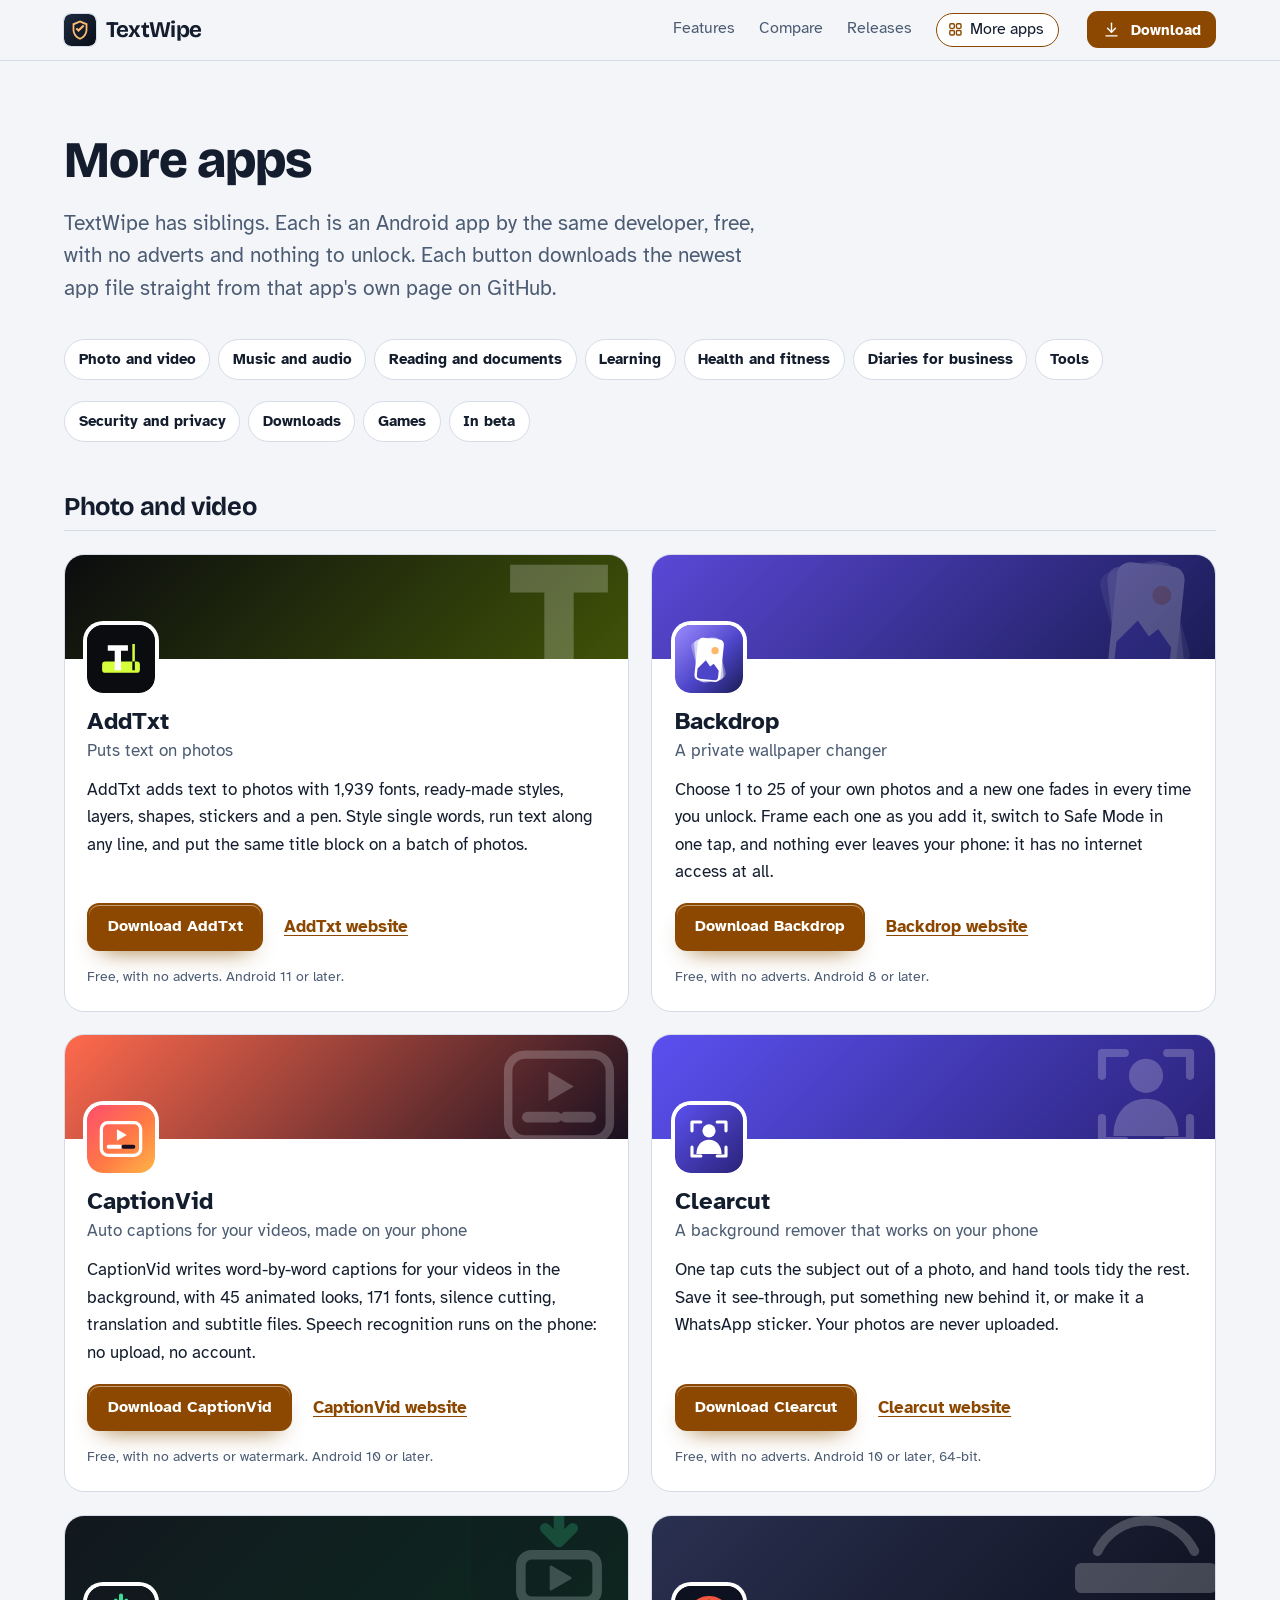
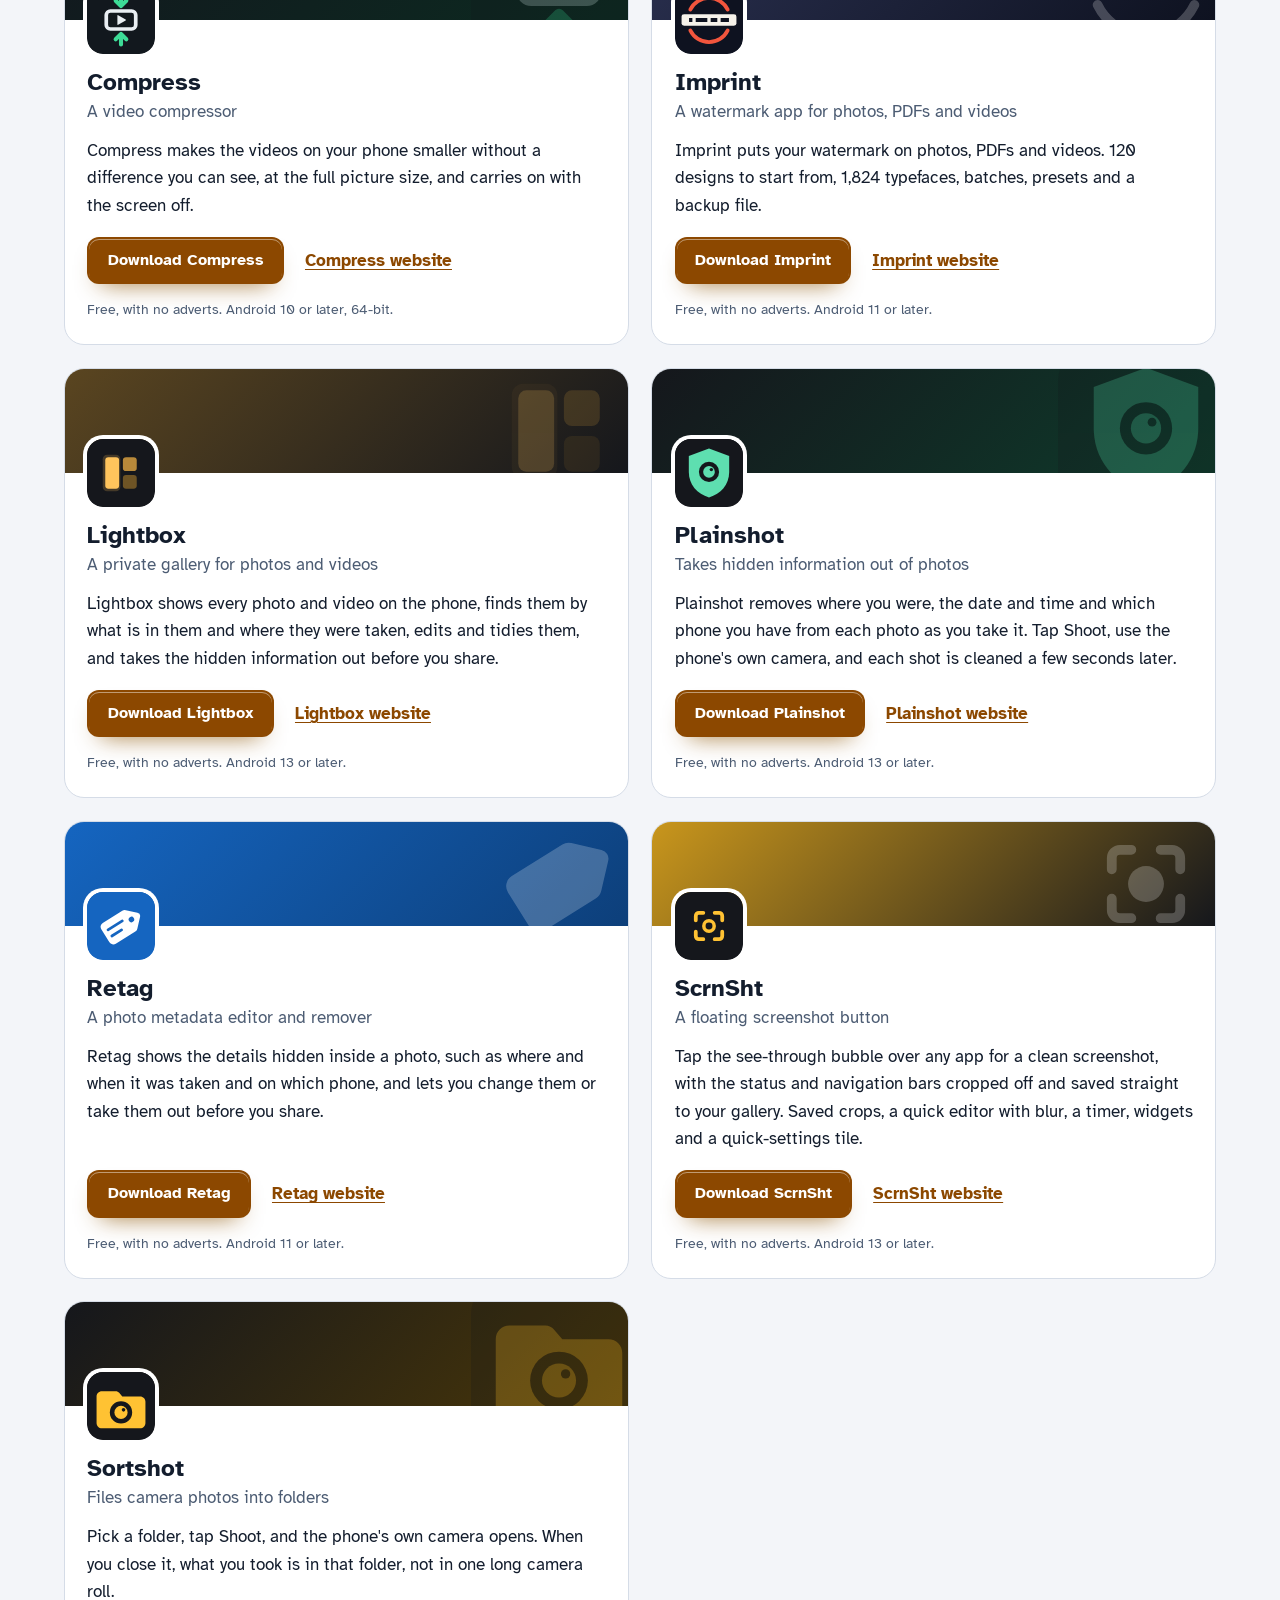
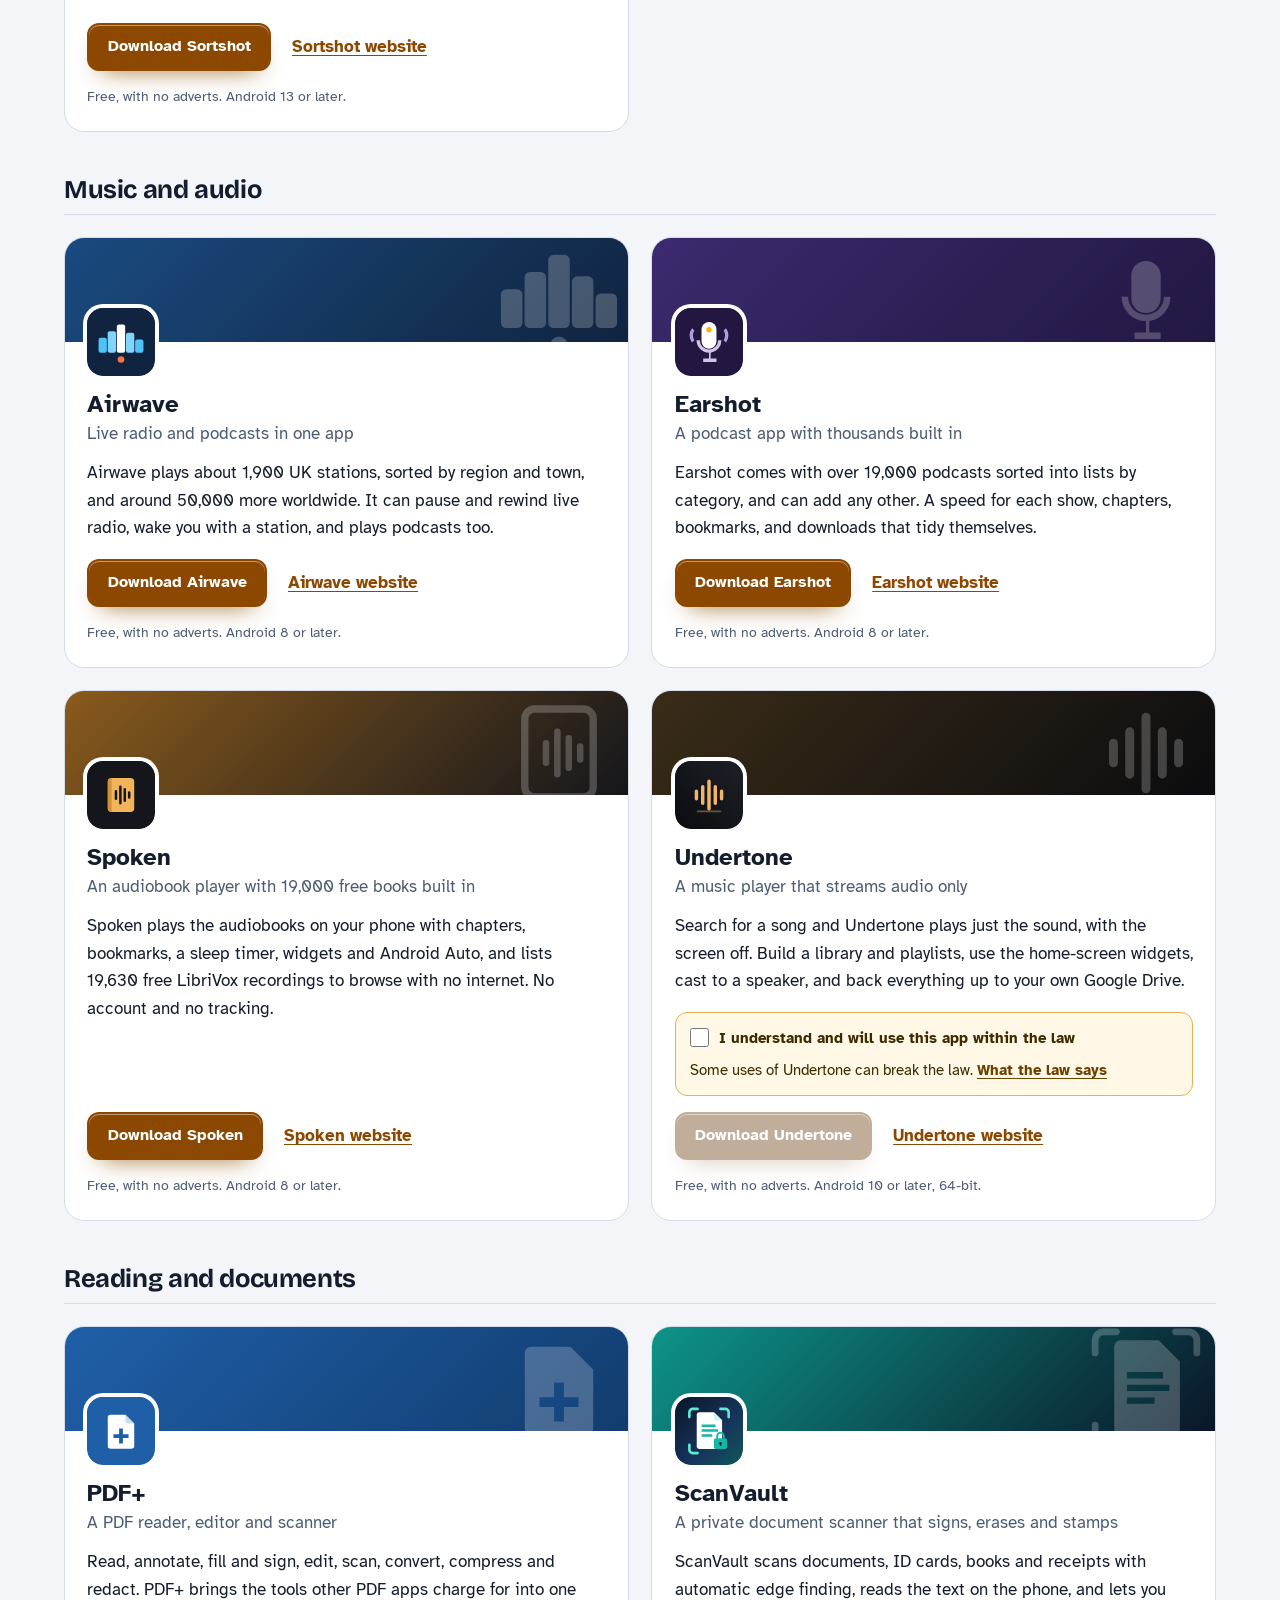
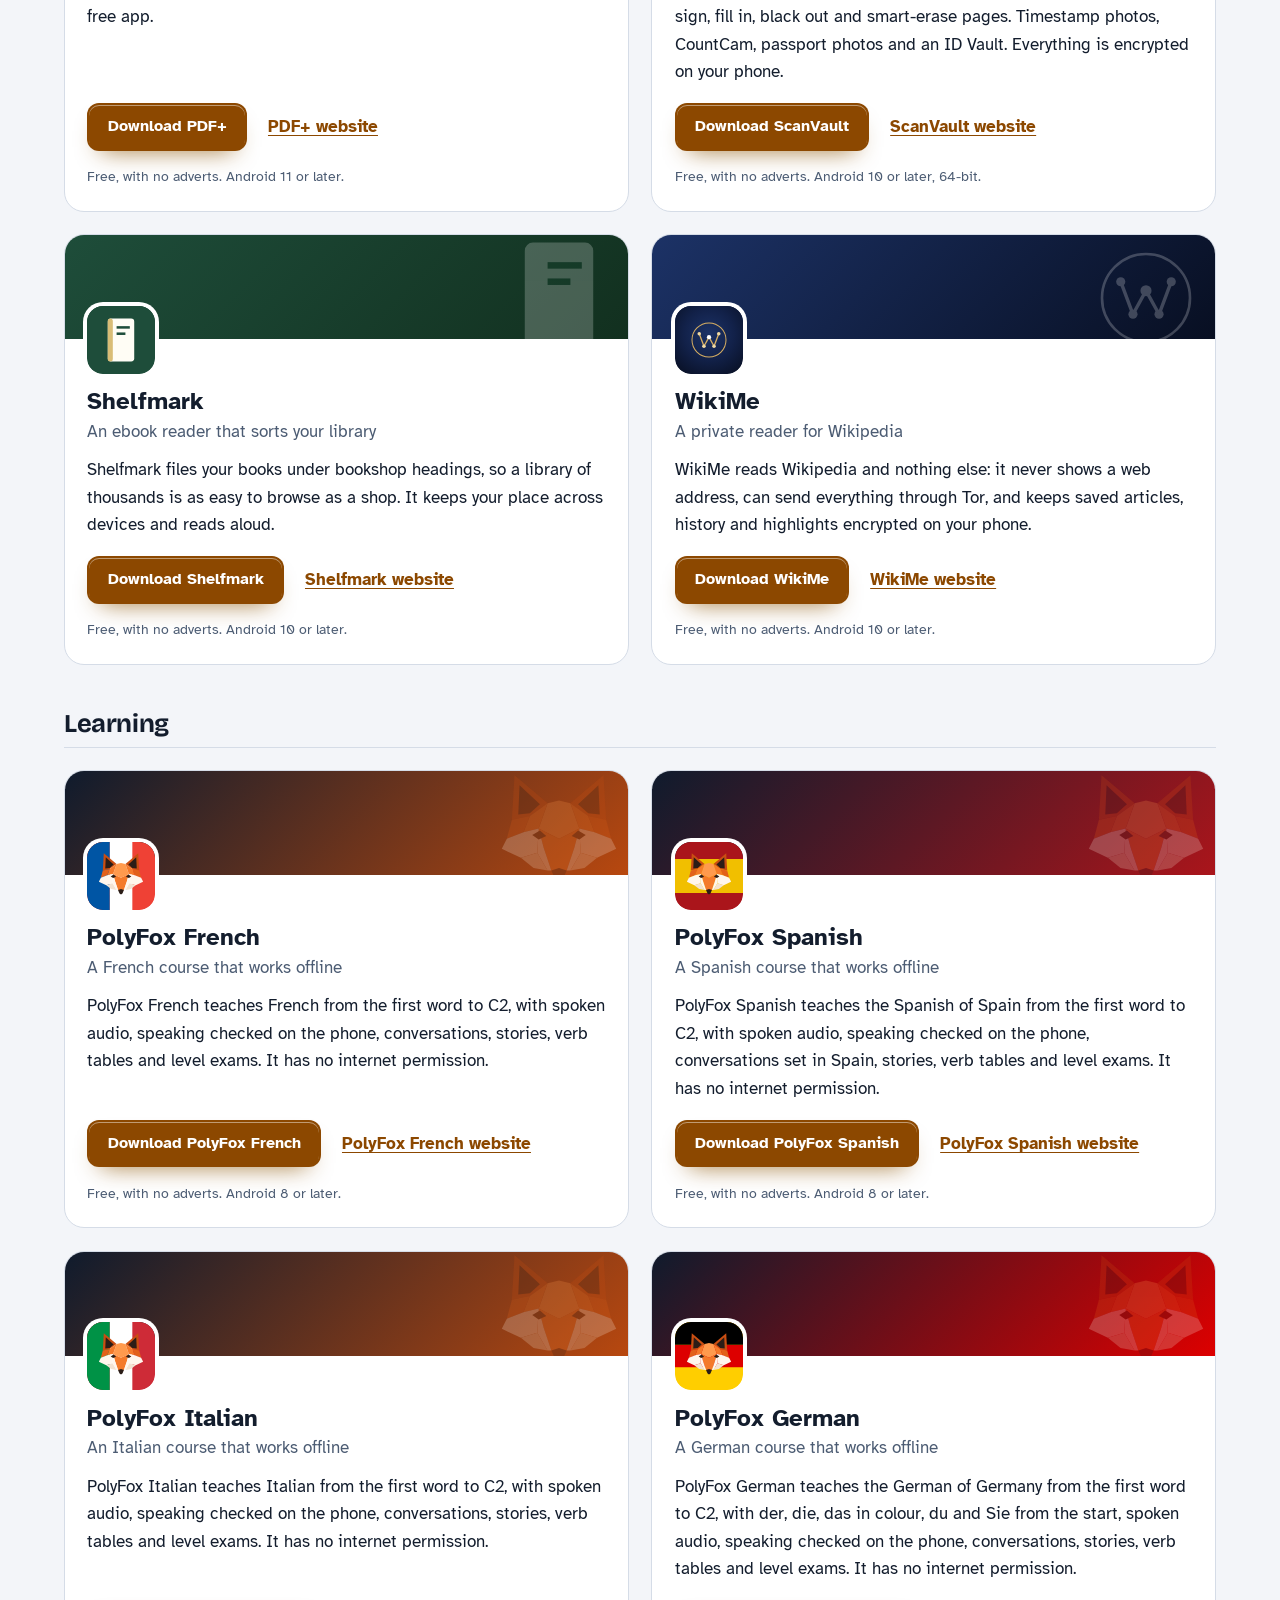
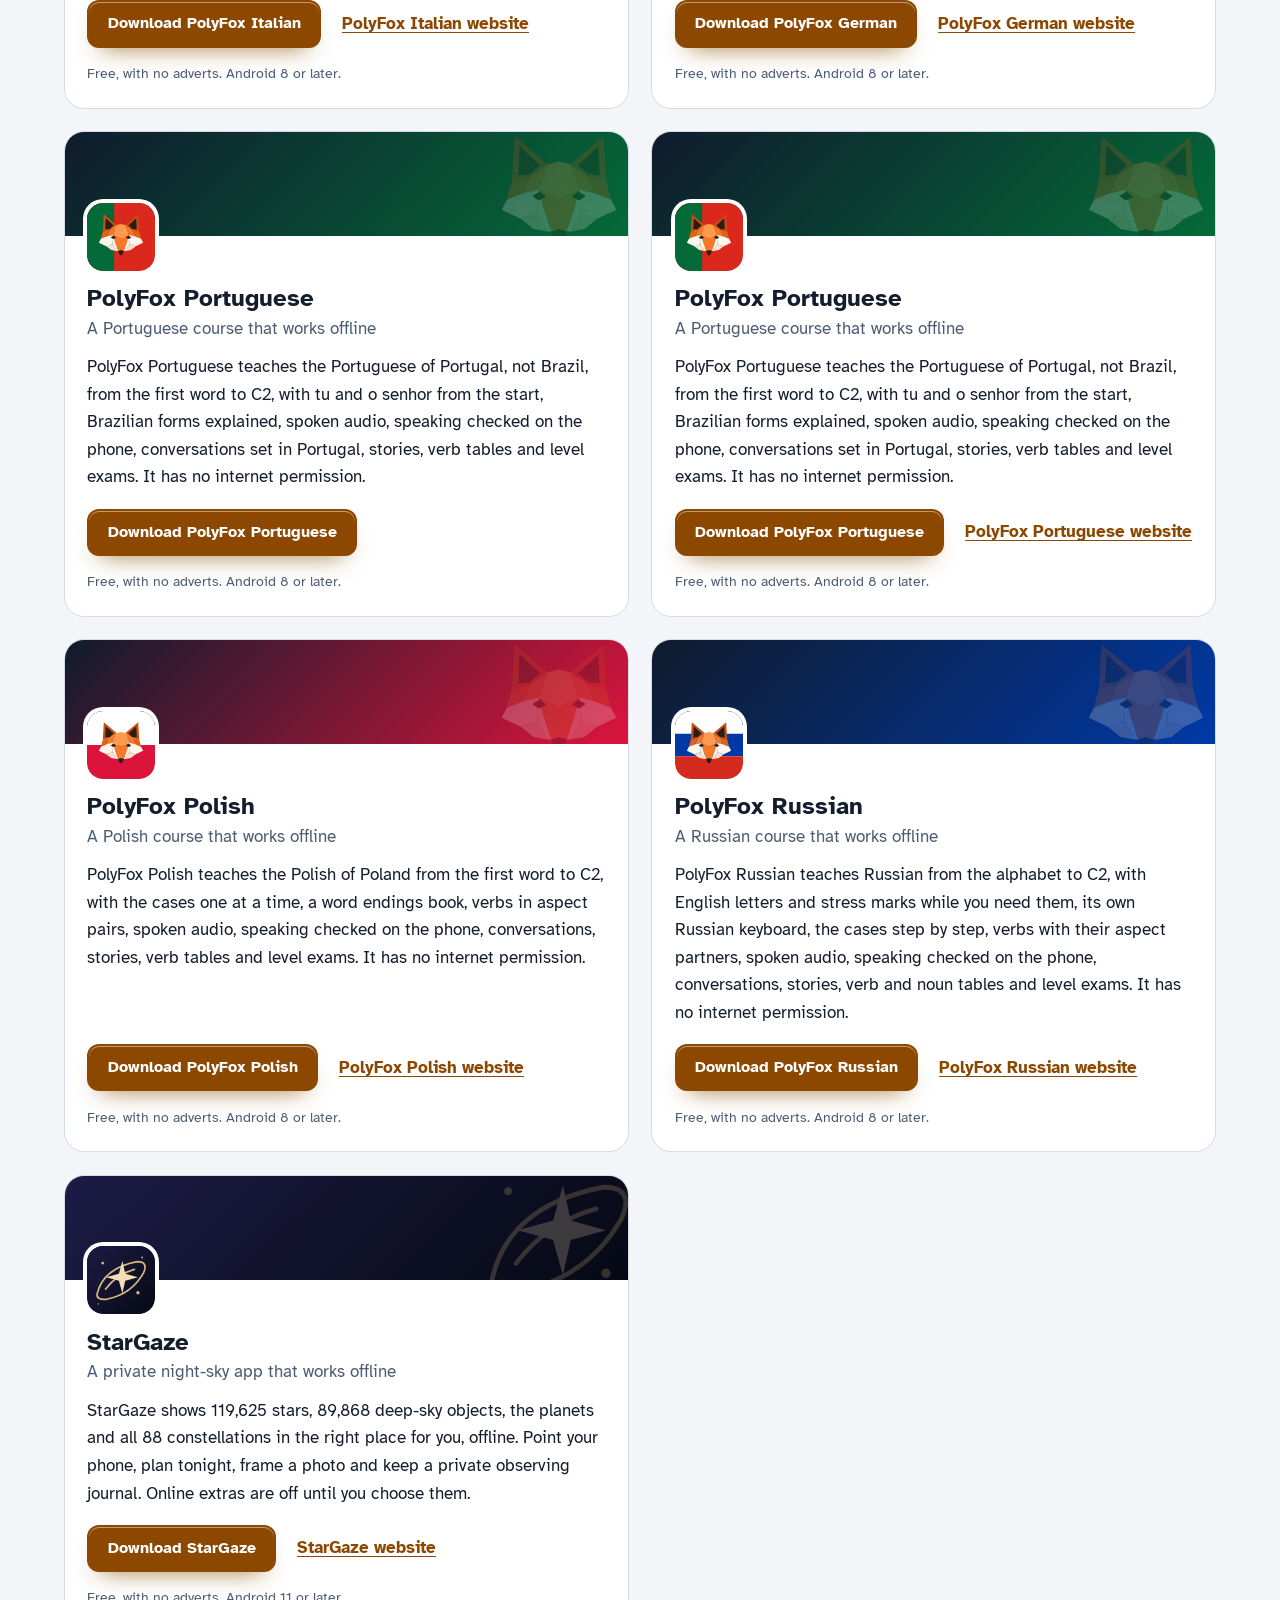
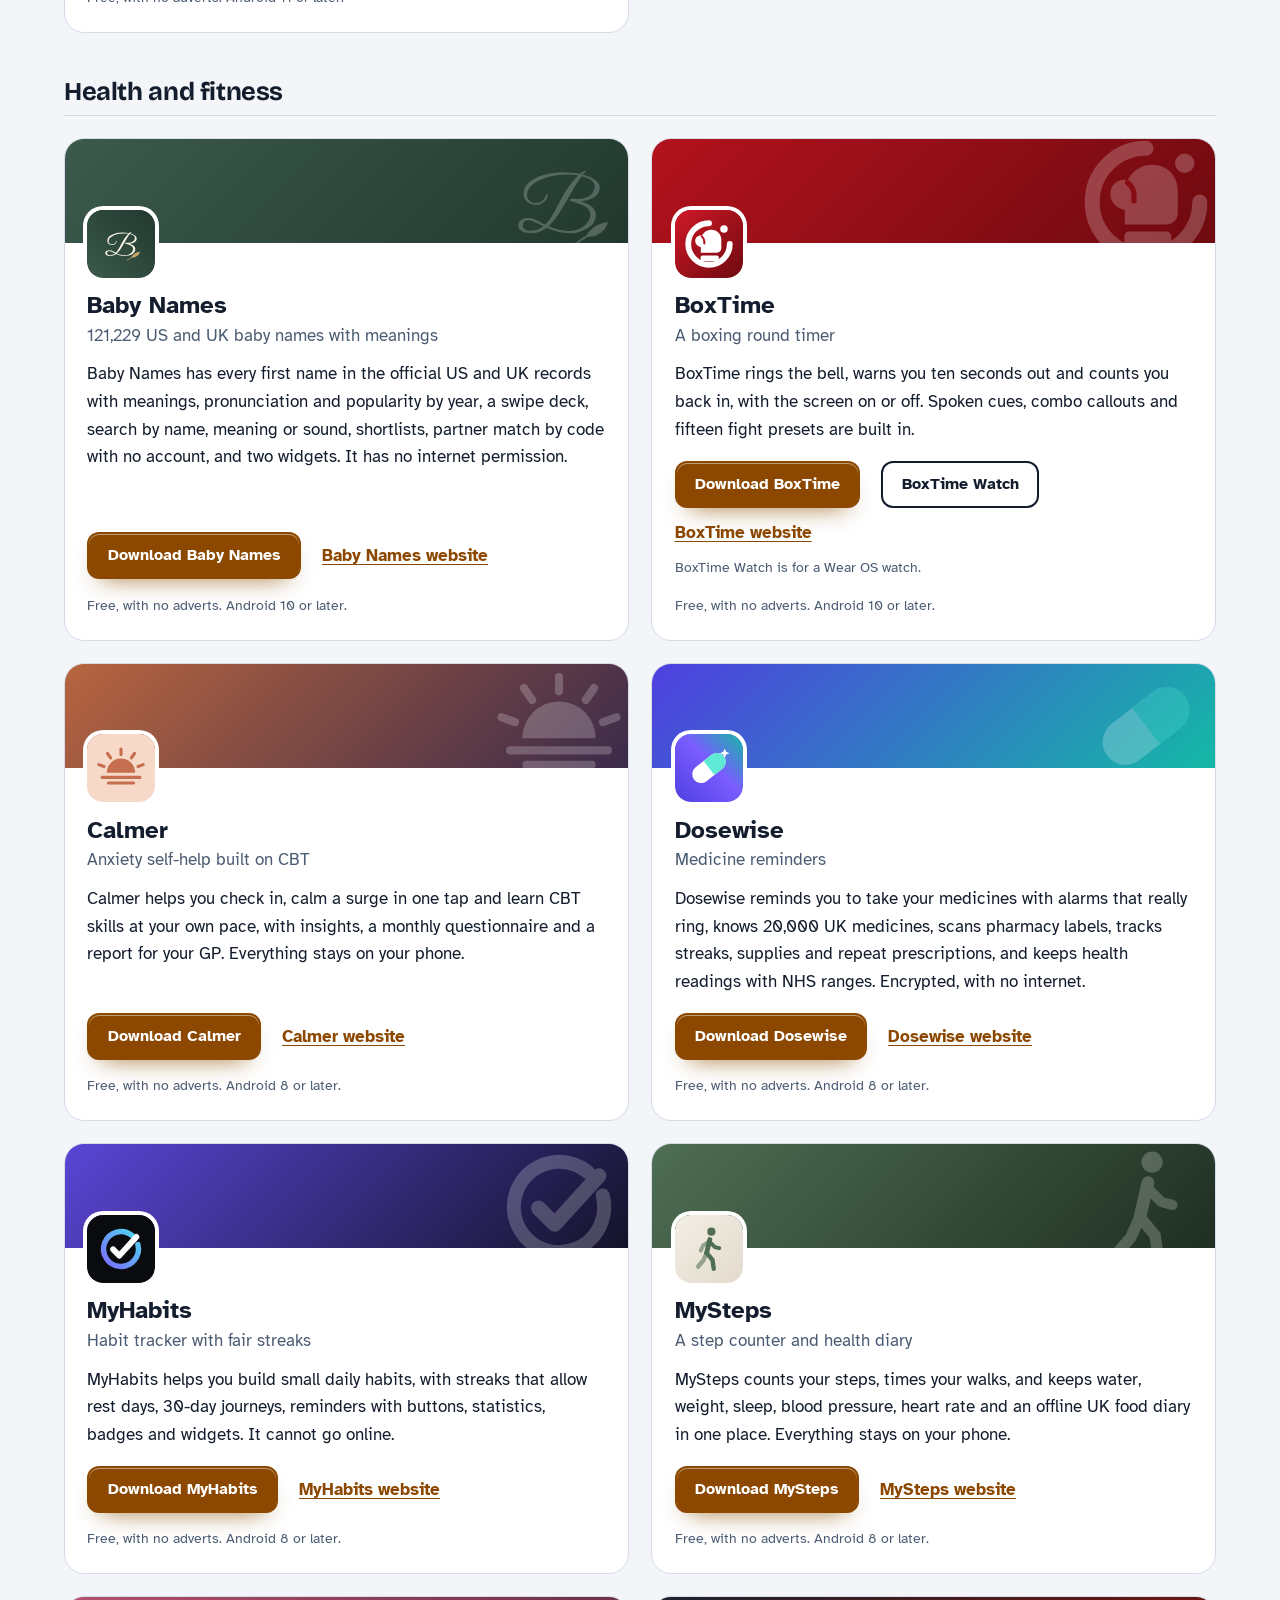
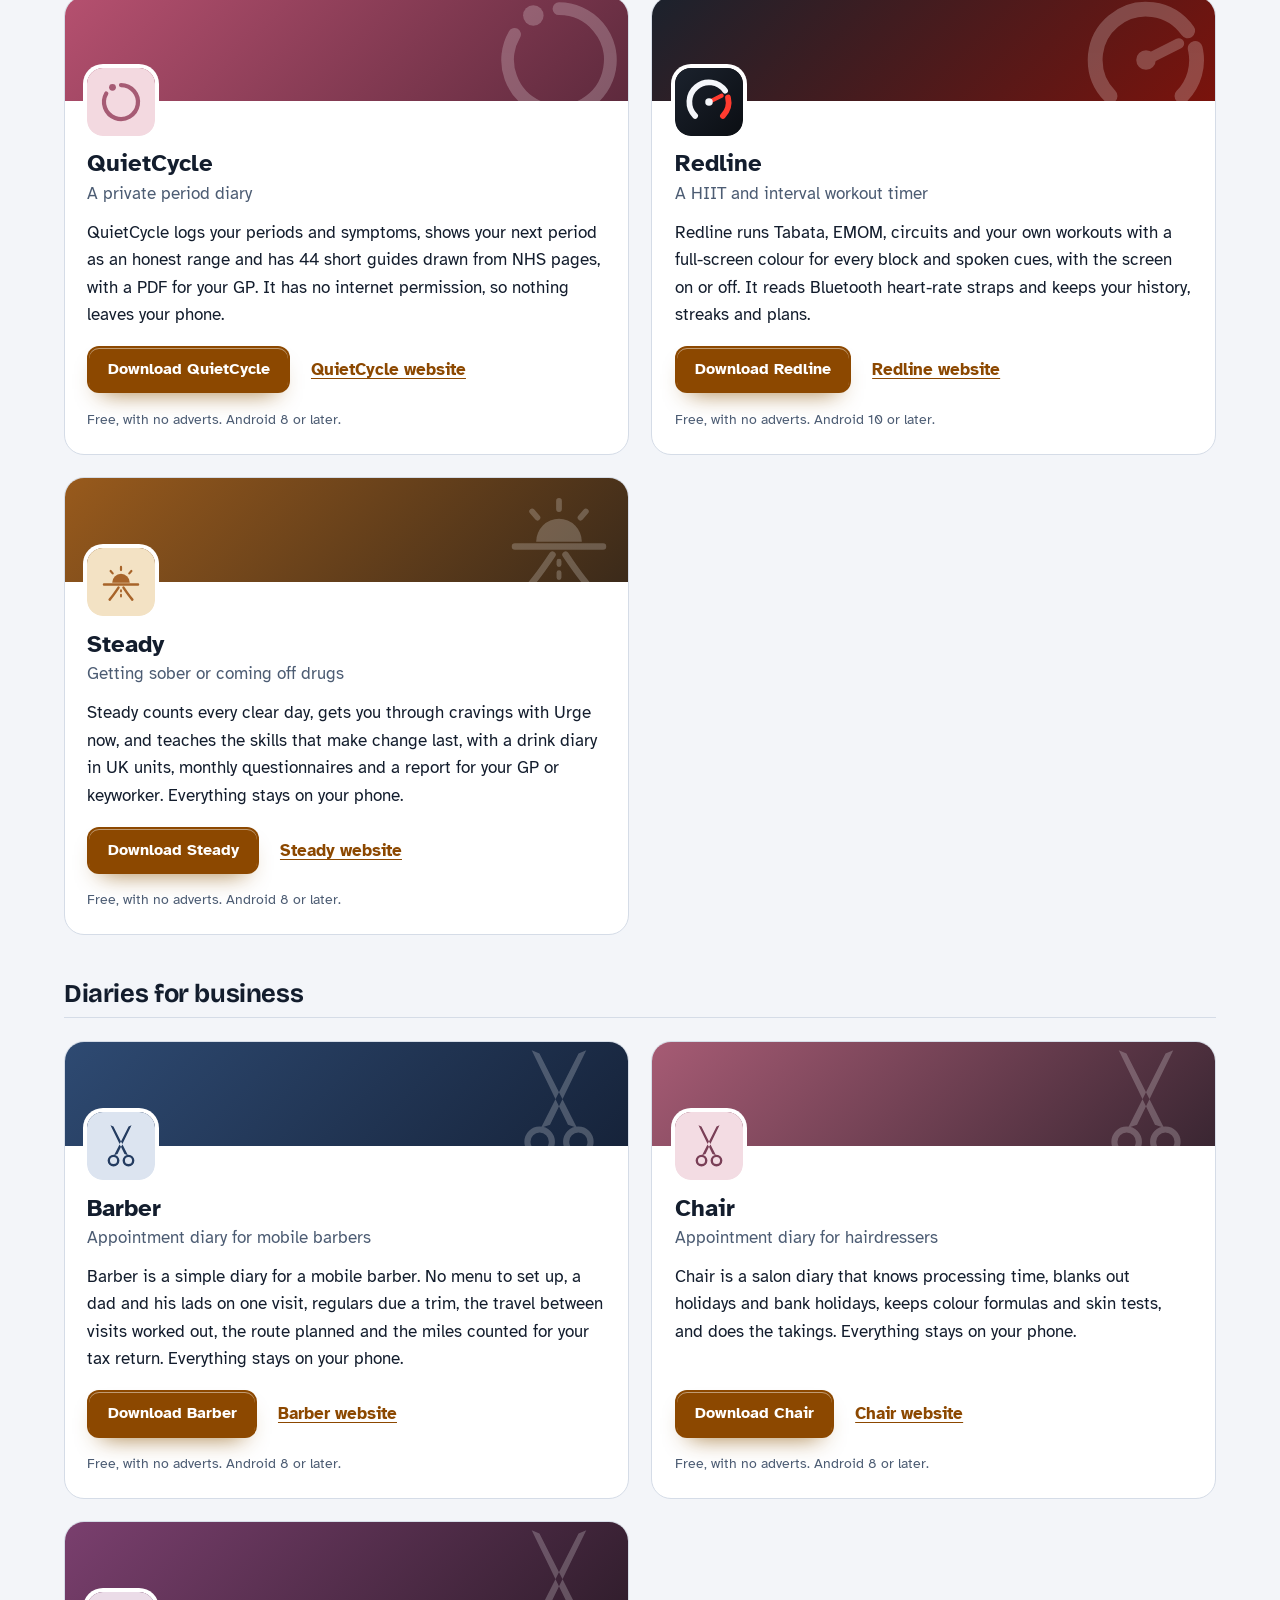
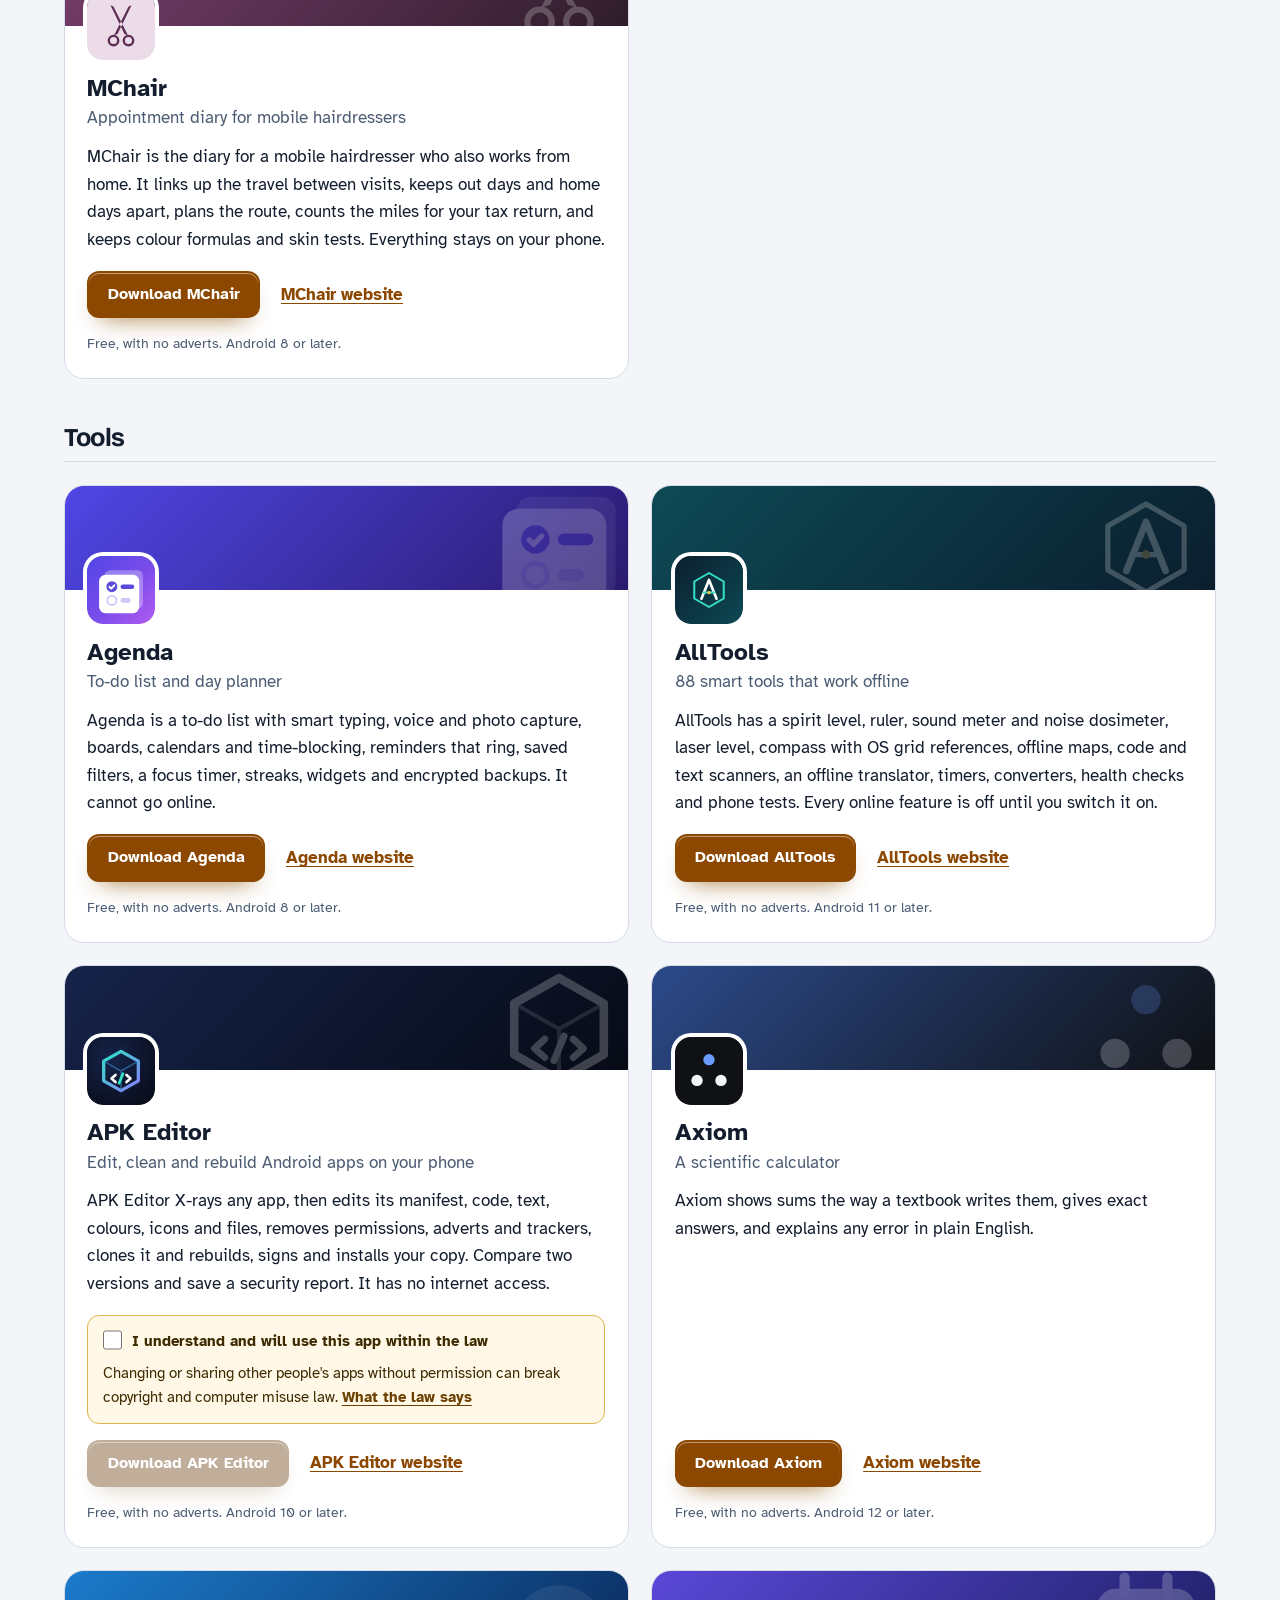
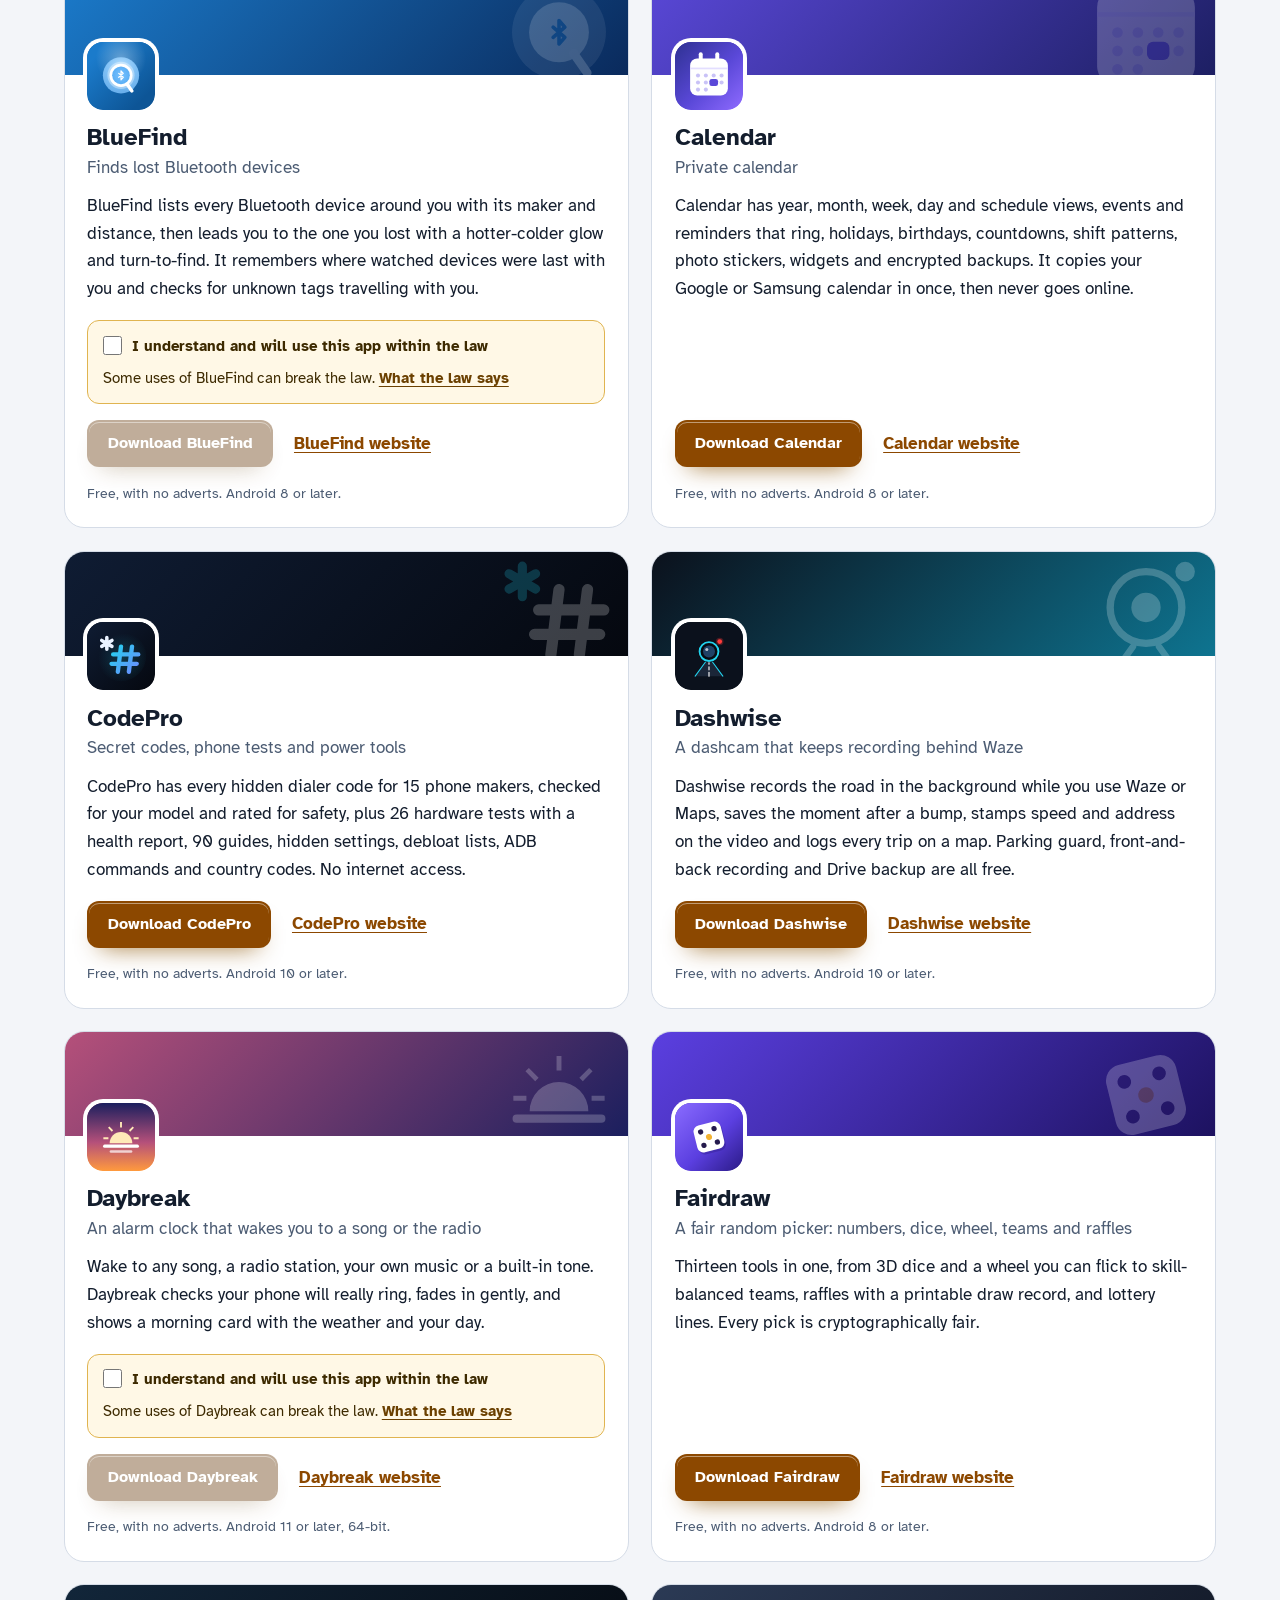
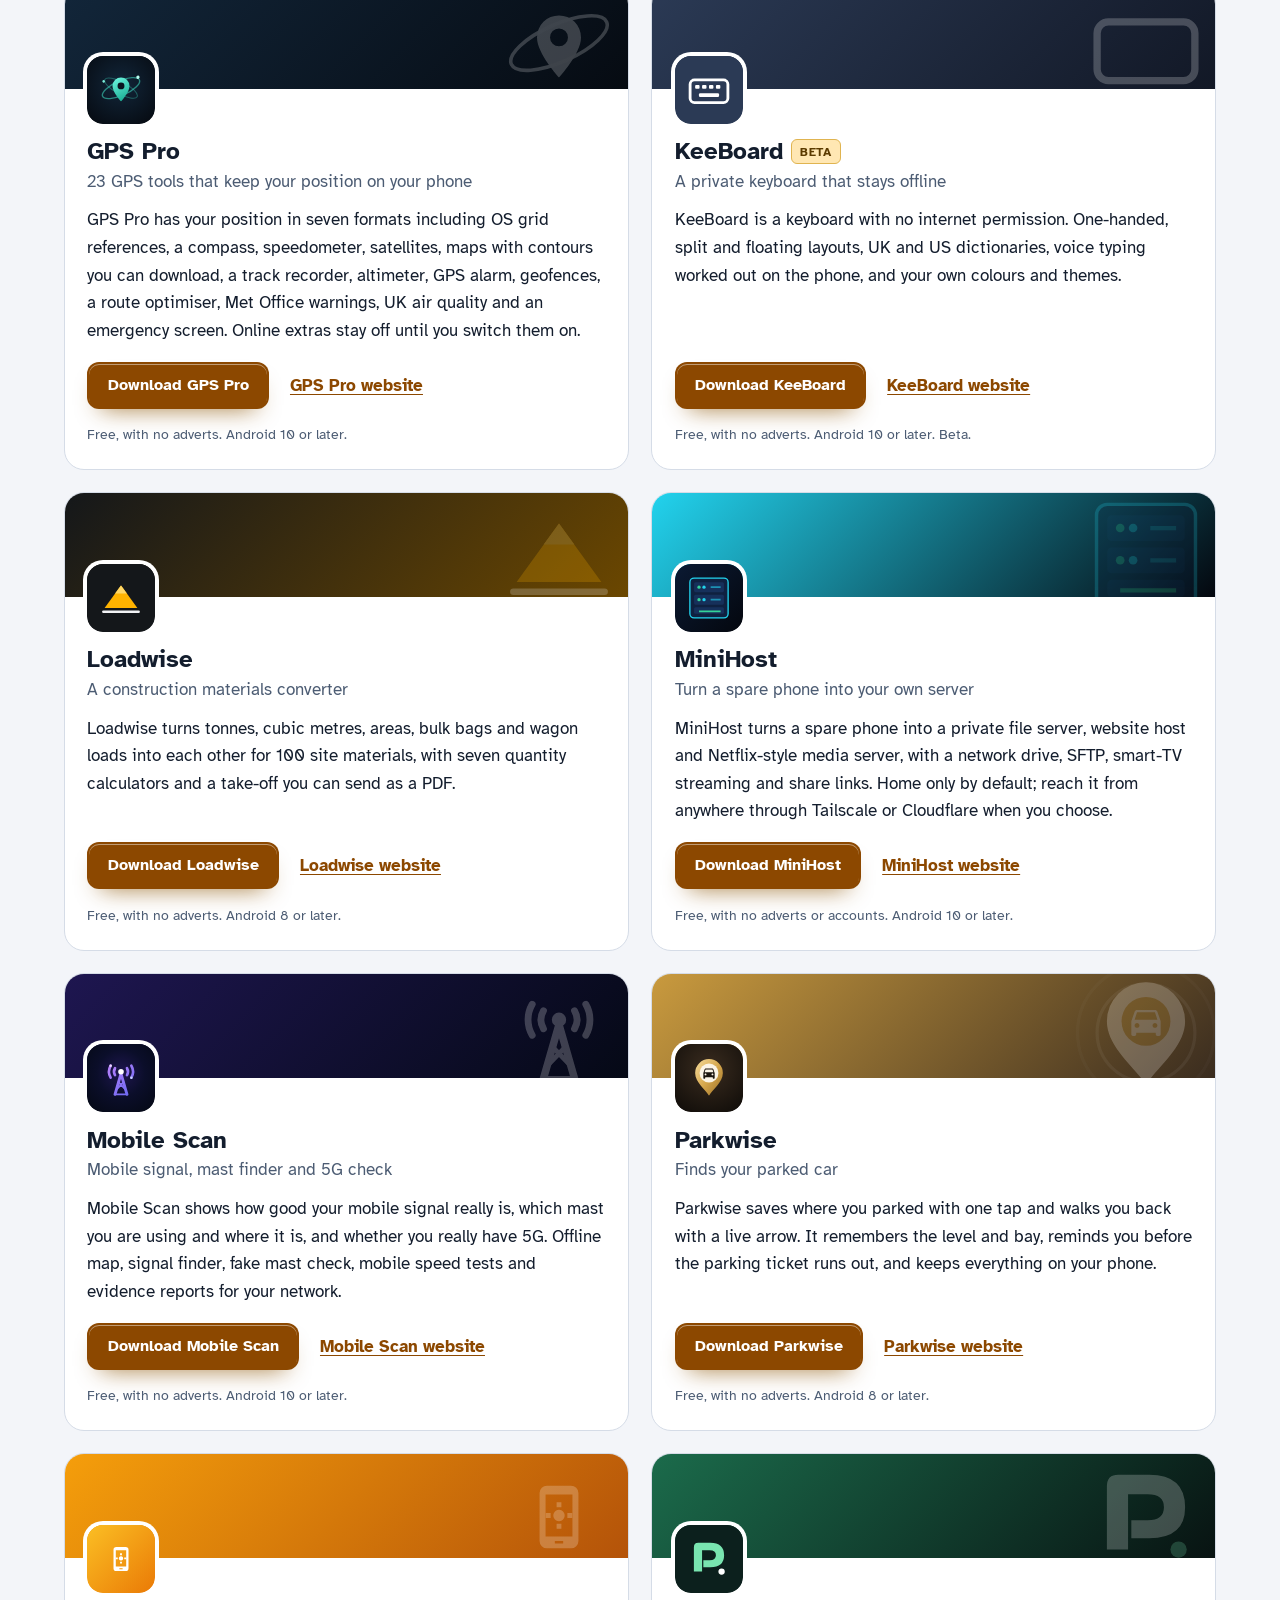
==== commit 1e8c1f9d: "More apps: add Baby Names" ====
--- a/more-apps.html
+++ b/more-apps.html
@@ -4,7 +4,7 @@
 <meta charset="utf-8">
 <meta name="viewport" content="width=device-width, initial-scale=1">
 <title>More free Android apps from the maker of TextWipe</title>
-<meta name="description" content="All 96 free Android apps from the maker of TextWipe, in one list by category, each with its download and a link to its website.">
+<meta name="description" content="All 97 free Android apps from the maker of TextWipe, in one list by category, each with its download and a link to its website.">
 <meta name="author" content="Jonathan Jackson">
 <link rel="canonical" href="https://customgpter.github.io/textwipe/more-apps.html">
 <meta name="theme-color" content="#f3f5f9" media="(prefers-color-scheme: light)">
@@ -12,7 +12,7 @@
 <meta property="og:type" content="website">
 <meta property="og:site_name" content="TextWipe">
 <meta property="og:title" content="More free Android apps from the maker of TextWipe">
-<meta property="og:description" content="All 96 free Android apps from the maker of TextWipe, in one list by category, each with its download and a link to its website.">
+<meta property="og:description" content="All 97 free Android apps from the maker of TextWipe, in one list by category, each with its download and a link to its website.">
 <meta property="og:url" content="https://customgpter.github.io/textwipe/more-apps.html">
 <meta property="og:image" content="https://customgpter.github.io/textwipe/assets/og.png">
 <meta property="og:image:width" content="1200">
@@ -26,7 +26,7 @@
 <link rel="preload" href="./assets/fonts/atkinson-hyperlegible-latin-400-normal.woff2" as="font" type="font/woff2" crossorigin>
 <link rel="stylesheet" href="./assets/site.css?v=1">
 <link rel="stylesheet" href="./assets/house.css?v=1">
-<script type="application/ld+json">{"@context":"https://schema.org","@type":"ItemList","name":"Apps from the maker of TextWipe","url":"https://customgpter.github.io/textwipe/more-apps.html","itemListElement":[{"@type":"ListItem","position":1,"name":"AddTxt","url":"https://customgpter.github.io/addtxt/"},{"@type":"ListItem","position":2,"name":"Backdrop","url":"https://customgpter.github.io/backdrop/"},{"@type":"ListItem","position":3,"name":"CaptionVid","url":"https://customgpter.github.io/captionvid/"},{"@type":"ListItem","position":4,"name":"Clearcut","url":"https://customgpter.github.io/clearcut/"},{"@type":"ListItem","position":5,"name":"Compress","url":"https://customgpter.github.io/compress/"},{"@type":"ListItem","position":6,"name":"Imprint","url":"https://customgpter.github.io/imprint/"},{"@type":"ListItem","position":7,"name":"Lightbox","url":"https://customgpter.github.io/lightbox/"},{"@type":"ListItem","position":8,"name":"Plainshot","url":"https://customgpter.github.io/plainshot/"},{"@type":"ListItem","position":9,"name":"Retag","url":"https://customgpter.github.io/retag/"},{"@type":"ListItem","position":10,"name":"ScrnSht","url":"https://customgpter.github.io/scrnsht/"},{"@type":"ListItem","position":11,"name":"Sortshot","url":"https://customgpter.github.io/sortshot/"},{"@type":"ListItem","position":12,"name":"Airwave","url":"https://customgpter.github.io/airwave/"},{"@type":"ListItem","position":13,"name":"Earshot","url":"https://customgpter.github.io/earshot/"},{"@type":"ListItem","position":14,"name":"Spoken","url":"https://customgpter.github.io/spoken/"},{"@type":"ListItem","position":15,"name":"Undertone","url":"https://customgpter.github.io/undertone/"},{"@type":"ListItem","position":16,"name":"PDF+","url":"https://customgpter.github.io/pdfplus/"},{"@type":"ListItem","position":17,"name":"ScanVault","url":"https://customgpter.github.io/scanvault/"},{"@type":"ListItem","position":18,"name":"Shelfmark","url":"https://customgpter.github.io/shelfmark/"},{"@type":"ListItem","position":19,"name":"WikiMe","url":"https://customgpter.github.io/wikime/"},{"@type":"ListItem","position":20,"name":"PolyFox French","url":"https://customgpter.github.io/polyfox/"},{"@type":"ListItem","position":21,"name":"PolyFox German","url":"https://customgpter.github.io/polyfox-german/"},{"@type":"ListItem","position":22,"name":"PolyFox Portuguese","url":"https://customgpter.github.io/polyfox-portuguese/"},{"@type":"ListItem","position":23,"name":"PolyFox Polish","url":"https://customgpter.github.io/polyfox-polish/"},{"@type":"ListItem","position":24,"name":"PolyFox Russian","url":"https://customgpter.github.io/polyfox-russian/"},{"@type":"ListItem","position":25,"name":"StarGaze","url":"https://customgpter.github.io/stargaze/"},{"@type":"ListItem","position":26,"name":"BoxTime","url":"https://customgpter.github.io/boxtime/"},{"@type":"ListItem","position":27,"name":"Calmer","url":"https://customgpter.github.io/calmer/"},{"@type":"ListItem","position":28,"name":"Dosewise","url":"https://customgpter.github.io/dosewise/"},{"@type":"ListItem","position":29,"name":"MyHabits","url":"https://customgpter.github.io/myhabits/"},{"@type":"ListItem","position":30,"name":"MySteps","url":"https://customgpter.github.io/mysteps/"},{"@type":"ListItem","position":31,"name":"QuietCycle","url":"https://customgpter.github.io/quietcycle/"},{"@type":"ListItem","position":32,"name":"Redline","url":"https://customgpter.github.io/redline/"},{"@type":"ListItem","position":33,"name":"Steady","url":"https://customgpter.github.io/steady/"},{"@type":"ListItem","position":34,"name":"Barber","url":"https://customgpter.github.io/barber/"},{"@type":"ListItem","position":35,"name":"Chair","url":"https://customgpter.github.io/chair/"},{"@type":"ListItem","position":36,"name":"MChair","url":"https://customgpter.github.io/mchair/"},{"@type":"ListItem","position":37,"name":"Agenda","url":"https://customgpter.github.io/agenda/"},{"@type":"ListItem","position":38,"name":"AllTools","url":"https://customgpter.github.io/alltools/"},{"@type":"ListItem","position":39,"name":"APK Editor","url":"https://customgpter.github.io/apkeditor/"},{"@type":"ListItem","position":40,"name":"Axiom","url":"https://customgpter.github.io/axiom/"},{"@type":"ListItem","position":41,"name":"BlueFind","url":"https://customgpter.github.io/bluefind/"},{"@type":"ListItem","position":42,"name":"Calendar","url":"https://customgpter.github.io/calendar/"},{"@type":"ListItem","position":43,"name":"CodePro","url":"https://customgpter.github.io/codepro/"},{"@type":"ListItem","position":44,"name":"Dashwise","url":"https://customgpter.github.io/dashwise/"},{"@type":"ListItem","position":45,"name":"Daybreak","url":"https://customgpter.github.io/daybreak/"},{"@type":"ListItem","position":46,"name":"Fairdraw","url":"https://customgpter.github.io/fairdraw/"},{"@type":"ListItem","position":47,"name":"GPS Pro","url":"https://customgpter.github.io/gpspro/"},{"@type":"ListItem","position":48,"name":"KeeBoard","url":"https://customgpter.github.io/keeboard/"},{"@type":"ListItem","position":49,"name":"Loadwise","url":"https://customgpter.github.io/loadwise/"},{"@type":"ListItem","position":50,"name":"MiniHost","url":"https://customgpter.github.io/minihost/"},{"@type":"ListItem","position":51,"name":"Mobile Scan","url":"https://customgpter.github.io/mobilescan/"},{"@type":"ListItem","position":52,"name":"Parkwise","url":"https://customgpter.github.io/parkwise/"},{"@type":"ListItem","position":53,"name":"Pocketmind","url":"https://customgpter.github.io/pocketmind/"},{"@type":"ListItem","position":54,"name":"Refine","url":"https://customgpter.github.io/refine/"},{"@type":"ListItem","position":55,"name":"Shiftwise","url":"https://customgpter.github.io/shiftwise/"},{"@type":"ListItem","position":56,"name":"SimpleCalc","url":"https://customgpter.github.io/simplecalc/"},{"@type":"ListItem","position":57,"name":"Skyline","url":"https://customgpter.github.io/skyline/"},{"@type":"ListItem","position":58,"name":"Slipway","url":"https://customgpter.github.io/slipway/"},{"@type":"ListItem","position":59,"name":"Tagger","url":"https://customgpter.github.io/tagger/"},{"@type":"ListItem","position":60,"name":"TotalClean","url":"https://customgpter.github.io/totalclean/"},{"@type":"ListItem","position":61,"name":"TVLink","url":"https://customgpter.github.io/tvlink/"},{"@type":"ListItem","position":62,"name":"Unbox","url":"https://customgpter.github.io/unbox/"},{"@type":"ListItem","position":63,"name":"WhatsKeep","url":"https://customgpter.github.io/whatskeep/"},{"@type":"ListItem","position":64,"name":"WiFi Scan","url":"https://customgpter.github.io/wifiscan/"},{"@type":"ListItem","position":65,"name":"Auditly","url":"https://customgpter.github.io/auditly/"},{"@type":"ListItem","position":66,"name":"Backchannel","url":"https://customgpter.github.io/backchannel/"},{"@type":"ListItem","position":67,"name":"ENotes","url":"https://customgpter.github.io/enotes/"},{"@type":"ListItem","position":68,"name":"FindMe","url":"https://customgpter.github.io/findme/"},{"@type":"ListItem","position":69,"name":"iLock","url":"https://customgpter.github.io/ilock/"},{"@type":"ListItem","position":70,"name":"ImSafe","url":"https://customgpter.github.io/imsafe/"},{"@type":"ListItem","position":71,"name":"IShred","url":"https://customgpter.github.io/ishred/"},{"@type":"ListItem","position":72,"name":"LockBox","url":"https://customgpter.github.io/lockbox/"},{"@type":"ListItem","position":73,"name":"PassVault","url":"https://customgpter.github.io/passvault/"},{"@type":"ListItem","position":74,"name":"SpyFind","url":"https://customgpter.github.io/spyfind/"},{"@type":"ListItem","position":75,"name":"TextWipe","url":"https://customgpter.github.io/textwipe/"},{"@type":"ListItem","position":76,"name":"Tracewire","url":"https://customgpter.github.io/tracewire/"},{"@type":"ListItem","position":77,"name":"Vigil","url":"https://customgpter.github.io/vigil/"},{"@type":"ListItem","position":78,"name":"Grab","url":"https://customgpter.github.io/grab/"},{"@type":"ListItem","position":79,"name":"Swarm","url":"https://customgpter.github.io/swarm/"},{"@type":"ListItem","position":80,"name":"Plane Games","url":"https://customgpter.github.io/plane-games/"},{"@type":"ListItem","position":81,"name":"Ninefold","url":"https://customgpter.github.io/ninefold/"},{"@type":"ListItem","position":82,"name":"Cubewise","url":"https://customgpter.github.io/cubewise/"},{"@type":"ListItem","position":83,"name":"Tilewise","url":"https://customgpter.github.io/tilewise/"},{"@type":"ListItem","position":84,"name":"Letterwise","url":"https://customgpter.github.io/letterwise/"},{"@type":"ListItem","position":85,"name":"Kingside","url":"https://customgpter.github.io/kingside/"},{"@type":"ListItem","position":86,"name":"Deckhand","url":"https://customgpter.github.io/deckhand/"},{"@type":"ListItem","position":87,"name":"SNESForge","url":"https://customgpter.github.io/snesforge/"},{"@type":"ListItem","position":88,"name":"Fame Boy","url":"https://customgpter.github.io/fameboy/"},{"@type":"ListItem","position":89,"name":"PSPPro","url":"https://customgpter.github.io/psppro/"},{"@type":"ListItem","position":90,"name":"MegaGen","url":"https://customgpter.github.io/megagen/"},{"@type":"ListItem","position":91,"name":"QVR","url":"https://customgpter.github.io/qvr/"},{"@type":"ListItem","position":92,"name":"QVR Watch","url":"https://customgpter.github.io/qvr-watch/"},{"@type":"ListItem","position":93,"name":"QVRLite","url":"https://customgpter.github.io/qvrlite/"},{"@type":"ListItem","position":94,"name":"Onionz","url":"https://customgpter.github.io/onionz/"},{"@type":"ListItem","position":95,"name":"OnionzWeb","url":"https://customgpter.github.io/onionzweb/"}]}</script>
+<script type="application/ld+json">{"@context":"https://schema.org","@type":"ItemList","name":"Apps from the maker of TextWipe","url":"https://customgpter.github.io/textwipe/more-apps.html","itemListElement":[{"@type":"ListItem","position":1,"name":"AddTxt","url":"https://customgpter.github.io/addtxt/"},{"@type":"ListItem","position":2,"name":"Backdrop","url":"https://customgpter.github.io/backdrop/"},{"@type":"ListItem","position":3,"name":"CaptionVid","url":"https://customgpter.github.io/captionvid/"},{"@type":"ListItem","position":4,"name":"Clearcut","url":"https://customgpter.github.io/clearcut/"},{"@type":"ListItem","position":5,"name":"Compress","url":"https://customgpter.github.io/compress/"},{"@type":"ListItem","position":6,"name":"Imprint","url":"https://customgpter.github.io/imprint/"},{"@type":"ListItem","position":7,"name":"Lightbox","url":"https://customgpter.github.io/lightbox/"},{"@type":"ListItem","position":8,"name":"Plainshot","url":"https://customgpter.github.io/plainshot/"},{"@type":"ListItem","position":9,"name":"Retag","url":"https://customgpter.github.io/retag/"},{"@type":"ListItem","position":10,"name":"ScrnSht","url":"https://customgpter.github.io/scrnsht/"},{"@type":"ListItem","position":11,"name":"Sortshot","url":"https://customgpter.github.io/sortshot/"},{"@type":"ListItem","position":12,"name":"Airwave","url":"https://customgpter.github.io/airwave/"},{"@type":"ListItem","position":13,"name":"Earshot","url":"https://customgpter.github.io/earshot/"},{"@type":"ListItem","position":14,"name":"Spoken","url":"https://customgpter.github.io/spoken/"},{"@type":"ListItem","position":15,"name":"Undertone","url":"https://customgpter.github.io/undertone/"},{"@type":"ListItem","position":16,"name":"PDF+","url":"https://customgpter.github.io/pdfplus/"},{"@type":"ListItem","position":17,"name":"ScanVault","url":"https://customgpter.github.io/scanvault/"},{"@type":"ListItem","position":18,"name":"Shelfmark","url":"https://customgpter.github.io/shelfmark/"},{"@type":"ListItem","position":19,"name":"WikiMe","url":"https://customgpter.github.io/wikime/"},{"@type":"ListItem","position":20,"name":"PolyFox French","url":"https://customgpter.github.io/polyfox/"},{"@type":"ListItem","position":21,"name":"PolyFox German","url":"https://customgpter.github.io/polyfox-german/"},{"@type":"ListItem","position":22,"name":"PolyFox Portuguese","url":"https://customgpter.github.io/polyfox-portuguese/"},{"@type":"ListItem","position":23,"name":"PolyFox Polish","url":"https://customgpter.github.io/polyfox-polish/"},{"@type":"ListItem","position":24,"name":"PolyFox Russian","url":"https://customgpter.github.io/polyfox-russian/"},{"@type":"ListItem","position":25,"name":"StarGaze","url":"https://customgpter.github.io/stargaze/"},{"@type":"ListItem","position":26,"name":"Baby Names","url":"https://customgpter.github.io/babynames/"},{"@type":"ListItem","position":27,"name":"BoxTime","url":"https://customgpter.github.io/boxtime/"},{"@type":"ListItem","position":28,"name":"Calmer","url":"https://customgpter.github.io/calmer/"},{"@type":"ListItem","position":29,"name":"Dosewise","url":"https://customgpter.github.io/dosewise/"},{"@type":"ListItem","position":30,"name":"MyHabits","url":"https://customgpter.github.io/myhabits/"},{"@type":"ListItem","position":31,"name":"MySteps","url":"https://customgpter.github.io/mysteps/"},{"@type":"ListItem","position":32,"name":"QuietCycle","url":"https://customgpter.github.io/quietcycle/"},{"@type":"ListItem","position":33,"name":"Redline","url":"https://customgpter.github.io/redline/"},{"@type":"ListItem","position":34,"name":"Steady","url":"https://customgpter.github.io/steady/"},{"@type":"ListItem","position":35,"name":"Barber","url":"https://customgpter.github.io/barber/"},{"@type":"ListItem","position":36,"name":"Chair","url":"https://customgpter.github.io/chair/"},{"@type":"ListItem","position":37,"name":"MChair","url":"https://customgpter.github.io/mchair/"},{"@type":"ListItem","position":38,"name":"Agenda","url":"https://customgpter.github.io/agenda/"},{"@type":"ListItem","position":39,"name":"AllTools","url":"https://customgpter.github.io/alltools/"},{"@type":"ListItem","position":40,"name":"APK Editor","url":"https://customgpter.github.io/apkeditor/"},{"@type":"ListItem","position":41,"name":"Axiom","url":"https://customgpter.github.io/axiom/"},{"@type":"ListItem","position":42,"name":"BlueFind","url":"https://customgpter.github.io/bluefind/"},{"@type":"ListItem","position":43,"name":"Calendar","url":"https://customgpter.github.io/calendar/"},{"@type":"ListItem","position":44,"name":"CodePro","url":"https://customgpter.github.io/codepro/"},{"@type":"ListItem","position":45,"name":"Dashwise","url":"https://customgpter.github.io/dashwise/"},{"@type":"ListItem","position":46,"name":"Daybreak","url":"https://customgpter.github.io/daybreak/"},{"@type":"ListItem","position":47,"name":"Fairdraw","url":"https://customgpter.github.io/fairdraw/"},{"@type":"ListItem","position":48,"name":"GPS Pro","url":"https://customgpter.github.io/gpspro/"},{"@type":"ListItem","position":49,"name":"KeeBoard","url":"https://customgpter.github.io/keeboard/"},{"@type":"ListItem","position":50,"name":"Loadwise","url":"https://customgpter.github.io/loadwise/"},{"@type":"ListItem","position":51,"name":"MiniHost","url":"https://customgpter.github.io/minihost/"},{"@type":"ListItem","position":52,"name":"Mobile Scan","url":"https://customgpter.github.io/mobilescan/"},{"@type":"ListItem","position":53,"name":"Parkwise","url":"https://customgpter.github.io/parkwise/"},{"@type":"ListItem","position":54,"name":"Pocketmind","url":"https://customgpter.github.io/pocketmind/"},{"@type":"ListItem","position":55,"name":"Refine","url":"https://customgpter.github.io/refine/"},{"@type":"ListItem","position":56,"name":"Shiftwise","url":"https://customgpter.github.io/shiftwise/"},{"@type":"ListItem","position":57,"name":"SimpleCalc","url":"https://customgpter.github.io/simplecalc/"},{"@type":"ListItem","position":58,"name":"Skyline","url":"https://customgpter.github.io/skyline/"},{"@type":"ListItem","position":59,"name":"Slipway","url":"https://customgpter.github.io/slipway/"},{"@type":"ListItem","position":60,"name":"Tagger","url":"https://customgpter.github.io/tagger/"},{"@type":"ListItem","position":61,"name":"TotalClean","url":"https://customgpter.github.io/totalclean/"},{"@type":"ListItem","position":62,"name":"TVLink","url":"https://customgpter.github.io/tvlink/"},{"@type":"ListItem","position":63,"name":"Unbox","url":"https://customgpter.github.io/unbox/"},{"@type":"ListItem","position":64,"name":"WhatsKeep","url":"https://customgpter.github.io/whatskeep/"},{"@type":"ListItem","position":65,"name":"WiFi Scan","url":"https://customgpter.github.io/wifiscan/"},{"@type":"ListItem","position":66,"name":"Auditly","url":"https://customgpter.github.io/auditly/"},{"@type":"ListItem","position":67,"name":"Backchannel","url":"https://customgpter.github.io/backchannel/"},{"@type":"ListItem","position":68,"name":"ENotes","url":"https://customgpter.github.io/enotes/"},{"@type":"ListItem","position":69,"name":"FindMe","url":"https://customgpter.github.io/findme/"},{"@type":"ListItem","position":70,"name":"iLock","url":"https://customgpter.github.io/ilock/"},{"@type":"ListItem","position":71,"name":"ImSafe","url":"https://customgpter.github.io/imsafe/"},{"@type":"ListItem","position":72,"name":"IShred","url":"https://customgpter.github.io/ishred/"},{"@type":"ListItem","position":73,"name":"LockBox","url":"https://customgpter.github.io/lockbox/"},{"@type":"ListItem","position":74,"name":"PassVault","url":"https://customgpter.github.io/passvault/"},{"@type":"ListItem","position":75,"name":"SpyFind","url":"https://customgpter.github.io/spyfind/"},{"@type":"ListItem","position":76,"name":"TextWipe","url":"https://customgpter.github.io/textwipe/"},{"@type":"ListItem","position":77,"name":"Tracewire","url":"https://customgpter.github.io/tracewire/"},{"@type":"ListItem","position":78,"name":"Vigil","url":"https://customgpter.github.io/vigil/"},{"@type":"ListItem","position":79,"name":"Grab","url":"https://customgpter.github.io/grab/"},{"@type":"ListItem","position":80,"name":"Swarm","url":"https://customgpter.github.io/swarm/"},{"@type":"ListItem","position":81,"name":"Plane Games","url":"https://customgpter.github.io/plane-games/"},{"@type":"ListItem","position":82,"name":"Ninefold","url":"https://customgpter.github.io/ninefold/"},{"@type":"ListItem","position":83,"name":"Cubewise","url":"https://customgpter.github.io/cubewise/"},{"@type":"ListItem","position":84,"name":"Tilewise","url":"https://customgpter.github.io/tilewise/"},{"@type":"ListItem","position":85,"name":"Letterwise","url":"https://customgpter.github.io/letterwise/"},{"@type":"ListItem","position":86,"name":"Kingside","url":"https://customgpter.github.io/kingside/"},{"@type":"ListItem","position":87,"name":"Deckhand","url":"https://customgpter.github.io/deckhand/"},{"@type":"ListItem","position":88,"name":"SNESForge","url":"https://customgpter.github.io/snesforge/"},{"@type":"ListItem","position":89,"name":"Fame Boy","url":"https://customgpter.github.io/fameboy/"},{"@type":"ListItem","position":90,"name":"PSPPro","url":"https://customgpter.github.io/psppro/"},{"@type":"ListItem","position":91,"name":"MegaGen","url":"https://customgpter.github.io/megagen/"},{"@type":"ListItem","position":92,"name":"QVR","url":"https://customgpter.github.io/qvr/"},{"@type":"ListItem","position":93,"name":"QVR Watch","url":"https://customgpter.github.io/qvr-watch/"},{"@type":"ListItem","position":94,"name":"QVRLite","url":"https://customgpter.github.io/qvrlite/"},{"@type":"ListItem","position":95,"name":"Onionz","url":"https://customgpter.github.io/onionz/"},{"@type":"ListItem","position":96,"name":"OnionzWeb","url":"https://customgpter.github.io/onionzweb/"}]}</script>
 <link rel="stylesheet" href="./assets/apps-list.css?v=1">
 <script src="./assets/apps-list.js?v=1" defer></script>
 </head>
@@ -72,7 +72,7 @@
 <li class="mapp" style="--b:#0f1b2d;--b2:#b8480f"><div class="mapp-cover" aria-hidden="true"><svg viewBox="0 0 108 108"><polygon fill="#C94E12" points="26.7,17.9 47.0,35.1 36.1,42.9 25.1,45.2"/><polygon fill="#C94E12" points="82.9,45.2 71.9,42.9 61.0,35.1 81.3,17.9"/><polygon fill="#2B1D17" points="29.8,24.1 42.3,35.8 36.1,41.3 29.0,42.1"/><polygon fill="#2B1D17" points="79.0,42.1 71.9,41.3 65.7,35.8 78.2,24.1"/><polygon fill="#FF9A4D" points="54.0,33.5 47.0,35.1 41.5,50.7 54.0,56.9"/><polygon fill="#FF9A4D" points="54.0,56.9 66.5,50.7 61.0,35.1 54.0,33.5"/><polygon fill="#F47A2A" points="47.0,35.1 36.1,42.9 32.2,53.0 41.5,50.7"/><polygon fill="#F47A2A" points="66.5,50.7 75.8,53.0 71.9,42.9 61.0,35.1"/><polygon fill="#E2611A" points="36.1,42.9 25.1,45.2 22.0,56.9 32.2,53.0"/><polygon fill="#E2611A" points="75.8,53.0 86.0,56.9 82.9,45.2 71.9,42.9"/><polygon fill="#FFF6EC" points="32.2,53.0 22.0,56.9 18.9,63.1 30.6,68.6 40.7,65.5 41.5,50.7"/><polygon fill="#FFF6EC" points="66.5,50.7 67.3,65.5 77.4,68.6 89.1,63.1 86.0,56.9 75.8,53.0"/><polygon fill="#F3E3D2" points="30.6,68.6 40.7,65.5 47.0,76.4 38.4,74.8"/><polygon fill="#F3E3D2" points="69.6,74.8 61.0,76.4 67.3,65.5 77.4,68.6"/><polygon fill="#F47A2A" points="41.5,50.7 54.0,56.9 54.0,78.0 49.3,76.4 44.6,62.4"/><polygon fill="#F47A2A" points="63.4,62.4 58.7,76.4 54.0,78.0 54.0,56.9 66.5,50.7"/><polygon fill="#FFF6EC" points="41.5,50.7 44.6,62.4 49.3,76.4 47.0,76.4 40.7,65.5"/><polygon fill="#FFF6EC" points="67.3,65.5 61.0,76.4 58.7,76.4 63.4,62.4 66.5,50.7"/><polygon fill="#2B1D17" points="49.3,76.4 54.0,74.8 58.7,76.4 56.3,81.9 54.0,83.4 51.7,81.9"/><polygon fill="#2B1D17" points="37.6,54.6 42.3,51.8 46.2,55.3 41.5,57.3"/><polygon fill="#2B1D17" points="66.5,57.3 61.8,55.3 65.7,51.8 70.4,54.6"/></svg></div><div class="mapp-body"><svg class="mapp-icon" viewBox="0 0 108 108" aria-hidden="true"><rect width="108" height="108" rx="24" fill="#CE2B37"/><path fill="#FFFFFF" d="M36 0H72V108H36Z"/><path fill="#009246" d="M24 0H36V108H24A24 24 0 0 1 0 84V24A24 24 0 0 1 24 0Z"/><polygon fill="#C94E12" points="26.7,17.9 47.0,35.1 36.1,42.9 25.1,45.2"/><polygon fill="#C94E12" points="82.9,45.2 71.9,42.9 61.0,35.1 81.3,17.9"/><polygon fill="#2B1D17" points="29.8,24.1 42.3,35.8 36.1,41.3 29.0,42.1"/><polygon fill="#2B1D17" points="79.0,42.1 71.9,41.3 65.7,35.8 78.2,24.1"/><polygon fill="#FF9A4D" points="54.0,33.5 47.0,35.1 41.5,50.7 54.0,56.9"/><polygon fill="#FF9A4D" points="54.0,56.9 66.5,50.7 61.0,35.1 54.0,33.5"/><polygon fill="#F47A2A" points="47.0,35.1 36.1,42.9 32.2,53.0 41.5,50.7"/><polygon fill="#F47A2A" points="66.5,50.7 75.8,53.0 71.9,42.9 61.0,35.1"/><polygon fill="#E2611A" points="36.1,42.9 25.1,45.2 22.0,56.9 32.2,53.0"/><polygon fill="#E2611A" points="75.8,53.0 86.0,56.9 82.9,45.2 71.9,42.9"/><polygon fill="#FFF6EC" points="32.2,53.0 22.0,56.9 18.9,63.1 30.6,68.6 40.7,65.5 41.5,50.7"/><polygon fill="#FFF6EC" points="66.5,50.7 67.3,65.5 77.4,68.6 89.1,63.1 86.0,56.9 75.8,53.0"/><polygon fill="#F3E3D2" points="30.6,68.6 40.7,65.5 47.0,76.4 38.4,74.8"/><polygon fill="#F3E3D2" points="69.6,74.8 61.0,76.4 67.3,65.5 77.4,68.6"/><polygon fill="#F47A2A" points="41.5,50.7 54.0,56.9 54.0,78.0 49.3,76.4 44.6,62.4"/><polygon fill="#F47A2A" points="63.4,62.4 58.7,76.4 54.0,78.0 54.0,56.9 66.5,50.7"/><polygon fill="#FFF6EC" points="41.5,50.7 44.6,62.4 49.3,76.4 47.0,76.4 40.7,65.5"/><polygon fill="#FFF6EC" points="67.3,65.5 61.0,76.4 58.7,76.4 63.4,62.4 66.5,50.7"/><polygon fill="#2B1D17" points="49.3,76.4 54.0,74.8 58.7,76.4 56.3,81.9 54.0,83.4 51.7,81.9"/><polygon fill="#2B1D17" points="37.6,54.6 42.3,51.8 46.2,55.3 41.5,57.3"/><polygon fill="#2B1D17" points="66.5,57.3 61.8,55.3 65.7,51.8 70.4,54.6"/></svg><h3>PolyFox Italian</h3><p class="mapp-kind">An Italian course that works offline</p><p class="mapp-say">PolyFox Italian teaches Italian from the first word to C2, with spoken audio, speaking checked on the phone, conversations, stories, verb tables and level exams. It has no internet permission.</p><p class="mapp-go"><a class="button" href="https://github.com/CustomGPTer/polyfox-italian/releases/latest/download/PolyFox-Italian.apk">Download PolyFox Italian</a><a class="mapp-site" href="https://customgpter.github.io/polyfox-italian/">PolyFox Italian website</a></p><p class="mapp-needs">Free, with no adverts. Android 8 or later.</p></div></li>
 <li class="mapp" style="--b:#0f1b2d;--b2:#dd0000"><div class="mapp-cover" aria-hidden="true"><svg viewBox="0 0 108 108"><polygon fill="#C94E12" points="26.7,17.9 47.0,35.1 36.1,42.9 25.1,45.2"/><polygon fill="#C94E12" points="82.9,45.2 71.9,42.9 61.0,35.1 81.3,17.9"/><polygon fill="#2B1D17" points="29.8,24.1 42.3,35.8 36.1,41.3 29.0,42.1"/><polygon fill="#2B1D17" points="79.0,42.1 71.9,41.3 65.7,35.8 78.2,24.1"/><polygon fill="#FF9A4D" points="54.0,33.5 47.0,35.1 41.5,50.7 54.0,56.9"/><polygon fill="#FF9A4D" points="54.0,56.9 66.5,50.7 61.0,35.1 54.0,33.5"/><polygon fill="#F47A2A" points="47.0,35.1 36.1,42.9 32.2,53.0 41.5,50.7"/><polygon fill="#F47A2A" points="66.5,50.7 75.8,53.0 71.9,42.9 61.0,35.1"/><polygon fill="#E2611A" points="36.1,42.9 25.1,45.2 22.0,56.9 32.2,53.0"/><polygon fill="#E2611A" points="75.8,53.0 86.0,56.9 82.9,45.2 71.9,42.9"/><polygon fill="#FFF6EC" points="32.2,53.0 22.0,56.9 18.9,63.1 30.6,68.6 40.7,65.5 41.5,50.7"/><polygon fill="#FFF6EC" points="66.5,50.7 67.3,65.5 77.4,68.6 89.1,63.1 86.0,56.9 75.8,53.0"/><polygon fill="#F3E3D2" points="30.6,68.6 40.7,65.5 47.0,76.4 38.4,74.8"/><polygon fill="#F3E3D2" points="69.6,74.8 61.0,76.4 67.3,65.5 77.4,68.6"/><polygon fill="#F47A2A" points="41.5,50.7 54.0,56.9 54.0,78.0 49.3,76.4 44.6,62.4"/><polygon fill="#F47A2A" points="63.4,62.4 58.7,76.4 54.0,78.0 54.0,56.9 66.5,50.7"/><polygon fill="#FFF6EC" points="41.5,50.7 44.6,62.4 49.3,76.4 47.0,76.4 40.7,65.5"/><polygon fill="#FFF6EC" points="67.3,65.5 61.0,76.4 58.7,76.4 63.4,62.4 66.5,50.7"/><polygon fill="#2B1D17" points="49.3,76.4 54.0,74.8 58.7,76.4 56.3,81.9 54.0,83.4 51.7,81.9"/><polygon fill="#2B1D17" points="37.6,54.6 42.3,51.8 46.2,55.3 41.5,57.3"/><polygon fill="#2B1D17" points="66.5,57.3 61.8,55.3 65.7,51.8 70.4,54.6"/></svg></div><div class="mapp-body"><svg class="mapp-icon" viewBox="0 0 108 108" aria-hidden="true"><rect width="108" height="108" rx="24" fill="#FFCE00"/><path fill="#DD0000" d="M0 36H108V72H0Z"/><path fill="#000000" d="M24 0H84A24 24 0 0 1 108 24V36H0V24A24 24 0 0 1 24 0Z"/><polygon fill="#C94E12" points="26.7,17.9 47.0,35.1 36.1,42.9 25.1,45.2"/><polygon fill="#C94E12" points="82.9,45.2 71.9,42.9 61.0,35.1 81.3,17.9"/><polygon fill="#2B1D17" points="29.8,24.1 42.3,35.8 36.1,41.3 29.0,42.1"/><polygon fill="#2B1D17" points="79.0,42.1 71.9,41.3 65.7,35.8 78.2,24.1"/><polygon fill="#FF9A4D" points="54.0,33.5 47.0,35.1 41.5,50.7 54.0,56.9"/><polygon fill="#FF9A4D" points="54.0,56.9 66.5,50.7 61.0,35.1 54.0,33.5"/><polygon fill="#F47A2A" points="47.0,35.1 36.1,42.9 32.2,53.0 41.5,50.7"/><polygon fill="#F47A2A" points="66.5,50.7 75.8,53.0 71.9,42.9 61.0,35.1"/><polygon fill="#E2611A" points="36.1,42.9 25.1,45.2 22.0,56.9 32.2,53.0"/><polygon fill="#E2611A" points="75.8,53.0 86.0,56.9 82.9,45.2 71.9,42.9"/><polygon fill="#FFF6EC" points="32.2,53.0 22.0,56.9 18.9,63.1 30.6,68.6 40.7,65.5 41.5,50.7"/><polygon fill="#FFF6EC" points="66.5,50.7 67.3,65.5 77.4,68.6 89.1,63.1 86.0,56.9 75.8,53.0"/><polygon fill="#F3E3D2" points="30.6,68.6 40.7,65.5 47.0,76.4 38.4,74.8"/><polygon fill="#F3E3D2" points="69.6,74.8 61.0,76.4 67.3,65.5 77.4,68.6"/><polygon fill="#F47A2A" points="41.5,50.7 54.0,56.9 54.0,78.0 49.3,76.4 44.6,62.4"/><polygon fill="#F47A2A" points="63.4,62.4 58.7,76.4 54.0,78.0 54.0,56.9 66.5,50.7"/><polygon fill="#FFF6EC" points="41.5,50.7 44.6,62.4 49.3,76.4 47.0,76.4 40.7,65.5"/><polygon fill="#FFF6EC" points="67.3,65.5 61.0,76.4 58.7,76.4 63.4,62.4 66.5,50.7"/><polygon fill="#2B1D17" points="49.3,76.4 54.0,74.8 58.7,76.4 56.3,81.9 54.0,83.4 51.7,81.9"/><polygon fill="#2B1D17" points="37.6,54.6 42.3,51.8 46.2,55.3 41.5,57.3"/><polygon fill="#2B1D17" points="66.5,57.3 61.8,55.3 65.7,51.8 70.4,54.6"/></svg><h3>PolyFox German</h3><p class="mapp-kind">A German course that works offline</p><p class="mapp-say">PolyFox German teaches the German of Germany from the first word to C2, with der, die, das in colour, du and Sie from the start, spoken audio, speaking checked on the phone, conversations, stories, verb tables and level exams. It has no internet permission.</p><p class="mapp-go"><a class="button" href="https://github.com/CustomGPTer/polyfox-german/releases/latest/download/PolyFoxGerman.apk">Download PolyFox German</a><a class="mapp-site" href="https://customgpter.github.io/polyfox-german/">PolyFox German website</a></p><p class="mapp-needs">Free, with no adverts. Android 8 or later.</p></div></li><li class="mapp" style="--b:#0f1b2d;--b2:#046a38"><div class="mapp-cover" aria-hidden="true"><svg viewBox="0 0 108 108"><polygon fill="#C94E12" points="26.7,17.9 47.0,35.1 36.1,42.9 25.1,45.2"/><polygon fill="#C94E12" points="82.9,45.2 71.9,42.9 61.0,35.1 81.3,17.9"/><polygon fill="#2B1D17" points="29.8,24.1 42.3,35.8 36.1,41.3 29.0,42.1"/><polygon fill="#2B1D17" points="79.0,42.1 71.9,41.3 65.7,35.8 78.2,24.1"/><polygon fill="#FF9A4D" points="54.0,33.5 47.0,35.1 41.5,50.7 54.0,56.9"/><polygon fill="#FF9A4D" points="54.0,56.9 66.5,50.7 61.0,35.1 54.0,33.5"/><polygon fill="#F47A2A" points="47.0,35.1 36.1,42.9 32.2,53.0 41.5,50.7"/><polygon fill="#F47A2A" points="66.5,50.7 75.8,53.0 71.9,42.9 61.0,35.1"/><polygon fill="#E2611A" points="36.1,42.9 25.1,45.2 22.0,56.9 32.2,53.0"/><polygon fill="#E2611A" points="75.8,53.0 86.0,56.9 82.9,45.2 71.9,42.9"/><polygon fill="#FFF6EC" points="32.2,53.0 22.0,56.9 18.9,63.1 30.6,68.6 40.7,65.5 41.5,50.7"/><polygon fill="#FFF6EC" points="66.5,50.7 67.3,65.5 77.4,68.6 89.1,63.1 86.0,56.9 75.8,53.0"/><polygon fill="#F3E3D2" points="30.6,68.6 40.7,65.5 47.0,76.4 38.4,74.8"/><polygon fill="#F3E3D2" points="69.6,74.8 61.0,76.4 67.3,65.5 77.4,68.6"/><polygon fill="#F47A2A" points="41.5,50.7 54.0,56.9 54.0,78.0 49.3,76.4 44.6,62.4"/><polygon fill="#F47A2A" points="63.4,62.4 58.7,76.4 54.0,78.0 54.0,56.9 66.5,50.7"/><polygon fill="#FFF6EC" points="41.5,50.7 44.6,62.4 49.3,76.4 47.0,76.4 40.7,65.5"/><polygon fill="#FFF6EC" points="67.3,65.5 61.0,76.4 58.7,76.4 63.4,62.4 66.5,50.7"/><polygon fill="#2B1D17" points="49.3,76.4 54.0,74.8 58.7,76.4 56.3,81.9 54.0,83.4 51.7,81.9"/><polygon fill="#2B1D17" points="37.6,54.6 42.3,51.8 46.2,55.3 41.5,57.3"/><polygon fill="#2B1D17" points="66.5,57.3 61.8,55.3 65.7,51.8 70.4,54.6"/></svg></div><div class="mapp-body"><svg class="mapp-icon" viewBox="0 0 108 108" aria-hidden="true"><rect width="108" height="108" rx="24" fill="#DA291C"/><path fill="#046A38" d="M24 0H43.2V108H24A24 24 0 0 1 0 84V24A24 24 0 0 1 24 0Z"/><circle cx="43.2" cy="54" r="16" fill="none" stroke="#FFD100" stroke-width="3.2"/><polygon fill="#C94E12" points="26.7,17.9 47.0,35.1 36.1,42.9 25.1,45.2"/><polygon fill="#C94E12" points="82.9,45.2 71.9,42.9 61.0,35.1 81.3,17.9"/><polygon fill="#2B1D17" points="29.8,24.1 42.3,35.8 36.1,41.3 29.0,42.1"/><polygon fill="#2B1D17" points="79.0,42.1 71.9,41.3 65.7,35.8 78.2,24.1"/><polygon fill="#FF9A4D" points="54.0,33.5 47.0,35.1 41.5,50.7 54.0,56.9"/><polygon fill="#FF9A4D" points="54.0,56.9 66.5,50.7 61.0,35.1 54.0,33.5"/><polygon fill="#F47A2A" points="47.0,35.1 36.1,42.9 32.2,53.0 41.5,50.7"/><polygon fill="#F47A2A" points="66.5,50.7 75.8,53.0 71.9,42.9 61.0,35.1"/><polygon fill="#E2611A" points="36.1,42.9 25.1,45.2 22.0,56.9 32.2,53.0"/><polygon fill="#E2611A" points="75.8,53.0 86.0,56.9 82.9,45.2 71.9,42.9"/><polygon fill="#FFF6EC" points="32.2,53.0 22.0,56.9 18.9,63.1 30.6,68.6 40.7,65.5 41.5,50.7"/><polygon fill="#FFF6EC" points="66.5,50.7 67.3,65.5 77.4,68.6 89.1,63.1 86.0,56.9 75.8,53.0"/><polygon fill="#F3E3D2" points="30.6,68.6 40.7,65.5 47.0,76.4 38.4,74.8"/><polygon fill="#F3E3D2" points="69.6,74.8 61.0,76.4 67.3,65.5 77.4,68.6"/><polygon fill="#F47A2A" points="41.5,50.7 54.0,56.9 54.0,78.0 49.3,76.4 44.6,62.4"/><polygon fill="#F47A2A" points="63.4,62.4 58.7,76.4 54.0,78.0 54.0,56.9 66.5,50.7"/><polygon fill="#FFF6EC" points="41.5,50.7 44.6,62.4 49.3,76.4 47.0,76.4 40.7,65.5"/><polygon fill="#FFF6EC" points="67.3,65.5 61.0,76.4 58.7,76.4 63.4,62.4 66.5,50.7"/><polygon fill="#2B1D17" points="49.3,76.4 54.0,74.8 58.7,76.4 56.3,81.9 54.0,83.4 51.7,81.9"/><polygon fill="#2B1D17" points="37.6,54.6 42.3,51.8 46.2,55.3 41.5,57.3"/><polygon fill="#2B1D17" points="66.5,57.3 61.8,55.3 65.7,51.8 70.4,54.6"/></svg><h3>PolyFox Portuguese</h3><p class="mapp-kind">A Portuguese course that works offline</p><p class="mapp-say">PolyFox Portuguese teaches the Portuguese of Portugal, not Brazil, from the first word to C2, with tu and o senhor from the start, Brazilian forms explained, spoken audio, speaking checked on the phone, conversations set in Portugal, stories, verb tables and level exams. It has no internet permission.</p><p class="mapp-go"><a class="button" href="https://github.com/CustomGPTer/polyfox-portuguese/releases/latest/download/PolyFoxPortuguese.apk">Download PolyFox Portuguese</a></p><p class="mapp-needs">Free, with no adverts. Android 8 or later.</p></div></li><li class="mapp" style="--b:#0f1b2d;--b2:#046a38"><div class="mapp-cover" aria-hidden="true"><svg viewBox="0 0 108 108"><polygon fill="#C94E12" points="26.7,17.9 47.0,35.1 36.1,42.9 25.1,45.2"/><polygon fill="#C94E12" points="82.9,45.2 71.9,42.9 61.0,35.1 81.3,17.9"/><polygon fill="#2B1D17" points="29.8,24.1 42.3,35.8 36.1,41.3 29.0,42.1"/><polygon fill="#2B1D17" points="79.0,42.1 71.9,41.3 65.7,35.8 78.2,24.1"/><polygon fill="#FF9A4D" points="54.0,33.5 47.0,35.1 41.5,50.7 54.0,56.9"/><polygon fill="#FF9A4D" points="54.0,56.9 66.5,50.7 61.0,35.1 54.0,33.5"/><polygon fill="#F47A2A" points="47.0,35.1 36.1,42.9 32.2,53.0 41.5,50.7"/><polygon fill="#F47A2A" points="66.5,50.7 75.8,53.0 71.9,42.9 61.0,35.1"/><polygon fill="#E2611A" points="36.1,42.9 25.1,45.2 22.0,56.9 32.2,53.0"/><polygon fill="#E2611A" points="75.8,53.0 86.0,56.9 82.9,45.2 71.9,42.9"/><polygon fill="#FFF6EC" points="32.2,53.0 22.0,56.9 18.9,63.1 30.6,68.6 40.7,65.5 41.5,50.7"/><polygon fill="#FFF6EC" points="66.5,50.7 67.3,65.5 77.4,68.6 89.1,63.1 86.0,56.9 75.8,53.0"/><polygon fill="#F3E3D2" points="30.6,68.6 40.7,65.5 47.0,76.4 38.4,74.8"/><polygon fill="#F3E3D2" points="69.6,74.8 61.0,76.4 67.3,65.5 77.4,68.6"/><polygon fill="#F47A2A" points="41.5,50.7 54.0,56.9 54.0,78.0 49.3,76.4 44.6,62.4"/><polygon fill="#F47A2A" points="63.4,62.4 58.7,76.4 54.0,78.0 54.0,56.9 66.5,50.7"/><polygon fill="#FFF6EC" points="41.5,50.7 44.6,62.4 49.3,76.4 47.0,76.4 40.7,65.5"/><polygon fill="#FFF6EC" points="67.3,65.5 61.0,76.4 58.7,76.4 63.4,62.4 66.5,50.7"/><polygon fill="#2B1D17" points="49.3,76.4 54.0,74.8 58.7,76.4 56.3,81.9 54.0,83.4 51.7,81.9"/><polygon fill="#2B1D17" points="37.6,54.6 42.3,51.8 46.2,55.3 41.5,57.3"/><polygon fill="#2B1D17" points="66.5,57.3 61.8,55.3 65.7,51.8 70.4,54.6"/></svg></div><div class="mapp-body"><svg class="mapp-icon" viewBox="0 0 108 108" aria-hidden="true"><rect width="108" height="108" rx="24" fill="#DA291C"/><path fill="#046A38" d="M24 0H43.2V108H24A24 24 0 0 1 0 84V24A24 24 0 0 1 24 0Z"/><circle cx="43.2" cy="54" r="16" fill="none" stroke="#FFD100" stroke-width="3.2"/><polygon fill="#C94E12" points="26.7,17.9 47.0,35.1 36.1,42.9 25.1,45.2"/><polygon fill="#C94E12" points="82.9,45.2 71.9,42.9 61.0,35.1 81.3,17.9"/><polygon fill="#2B1D17" points="29.8,24.1 42.3,35.8 36.1,41.3 29.0,42.1"/><polygon fill="#2B1D17" points="79.0,42.1 71.9,41.3 65.7,35.8 78.2,24.1"/><polygon fill="#FF9A4D" points="54.0,33.5 47.0,35.1 41.5,50.7 54.0,56.9"/><polygon fill="#FF9A4D" points="54.0,56.9 66.5,50.7 61.0,35.1 54.0,33.5"/><polygon fill="#F47A2A" points="47.0,35.1 36.1,42.9 32.2,53.0 41.5,50.7"/><polygon fill="#F47A2A" points="66.5,50.7 75.8,53.0 71.9,42.9 61.0,35.1"/><polygon fill="#E2611A" points="36.1,42.9 25.1,45.2 22.0,56.9 32.2,53.0"/><polygon fill="#E2611A" points="75.8,53.0 86.0,56.9 82.9,45.2 71.9,42.9"/><polygon fill="#FFF6EC" points="32.2,53.0 22.0,56.9 18.9,63.1 30.6,68.6 40.7,65.5 41.5,50.7"/><polygon fill="#FFF6EC" points="66.5,50.7 67.3,65.5 77.4,68.6 89.1,63.1 86.0,56.9 75.8,53.0"/><polygon fill="#F3E3D2" points="30.6,68.6 40.7,65.5 47.0,76.4 38.4,74.8"/><polygon fill="#F3E3D2" points="69.6,74.8 61.0,76.4 67.3,65.5 77.4,68.6"/><polygon fill="#F47A2A" points="41.5,50.7 54.0,56.9 54.0,78.0 49.3,76.4 44.6,62.4"/><polygon fill="#F47A2A" points="63.4,62.4 58.7,76.4 54.0,78.0 54.0,56.9 66.5,50.7"/><polygon fill="#FFF6EC" points="41.5,50.7 44.6,62.4 49.3,76.4 47.0,76.4 40.7,65.5"/><polygon fill="#FFF6EC" points="67.3,65.5 61.0,76.4 58.7,76.4 63.4,62.4 66.5,50.7"/><polygon fill="#2B1D17" points="49.3,76.4 54.0,74.8 58.7,76.4 56.3,81.9 54.0,83.4 51.7,81.9"/><polygon fill="#2B1D17" points="37.6,54.6 42.3,51.8 46.2,55.3 41.5,57.3"/><polygon fill="#2B1D17" points="66.5,57.3 61.8,55.3 65.7,51.8 70.4,54.6"/></svg><h3>PolyFox Portuguese</h3><p class="mapp-kind">A Portuguese course that works offline</p><p class="mapp-say">PolyFox Portuguese teaches the Portuguese of Portugal, not Brazil, from the first word to C2, with tu and o senhor from the start, Brazilian forms explained, spoken audio, speaking checked on the phone, conversations set in Portugal, stories, verb tables and level exams. It has no internet permission.</p><p class="mapp-go"><a class="button" href="https://github.com/CustomGPTer/polyfox-portuguese/releases/latest/download/PolyFoxPortuguese.apk">Download PolyFox Portuguese</a><a class="mapp-site" href="https://customgpter.github.io/polyfox-portuguese/">PolyFox Portuguese website</a></p><p class="mapp-needs">Free, with no adverts. Android 8 or later.</p></div></li><li class="mapp" style="--b:#0f1b2d;--b2:#dc143c"><div class="mapp-cover" aria-hidden="true"><svg viewBox="0 0 108 108"><polygon fill="#C94E12" points="26.7,17.9 47.0,35.1 36.1,42.9 25.1,45.2"/><polygon fill="#C94E12" points="82.9,45.2 71.9,42.9 61.0,35.1 81.3,17.9"/><polygon fill="#2B1D17" points="29.8,24.1 42.3,35.8 36.1,41.3 29.0,42.1"/><polygon fill="#2B1D17" points="79.0,42.1 71.9,41.3 65.7,35.8 78.2,24.1"/><polygon fill="#FF9A4D" points="54.0,33.5 47.0,35.1 41.5,50.7 54.0,56.9"/><polygon fill="#FF9A4D" points="54.0,56.9 66.5,50.7 61.0,35.1 54.0,33.5"/><polygon fill="#F47A2A" points="47.0,35.1 36.1,42.9 32.2,53.0 41.5,50.7"/><polygon fill="#F47A2A" points="66.5,50.7 75.8,53.0 71.9,42.9 61.0,35.1"/><polygon fill="#E2611A" points="36.1,42.9 25.1,45.2 22.0,56.9 32.2,53.0"/><polygon fill="#E2611A" points="75.8,53.0 86.0,56.9 82.9,45.2 71.9,42.9"/><polygon fill="#FFF6EC" points="32.2,53.0 22.0,56.9 18.9,63.1 30.6,68.6 40.7,65.5 41.5,50.7"/><polygon fill="#FFF6EC" points="66.5,50.7 67.3,65.5 77.4,68.6 89.1,63.1 86.0,56.9 75.8,53.0"/><polygon fill="#F3E3D2" points="30.6,68.6 40.7,65.5 47.0,76.4 38.4,74.8"/><polygon fill="#F3E3D2" points="69.6,74.8 61.0,76.4 67.3,65.5 77.4,68.6"/><polygon fill="#F47A2A" points="41.5,50.7 54.0,56.9 54.0,78.0 49.3,76.4 44.6,62.4"/><polygon fill="#F47A2A" points="63.4,62.4 58.7,76.4 54.0,78.0 54.0,56.9 66.5,50.7"/><polygon fill="#FFF6EC" points="41.5,50.7 44.6,62.4 49.3,76.4 47.0,76.4 40.7,65.5"/><polygon fill="#FFF6EC" points="67.3,65.5 61.0,76.4 58.7,76.4 63.4,62.4 66.5,50.7"/><polygon fill="#2B1D17" points="49.3,76.4 54.0,74.8 58.7,76.4 56.3,81.9 54.0,83.4 51.7,81.9"/><polygon fill="#2B1D17" points="37.6,54.6 42.3,51.8 46.2,55.3 41.5,57.3"/><polygon fill="#2B1D17" points="66.5,57.3 61.8,55.3 65.7,51.8 70.4,54.6"/></svg></div><div class="mapp-body"><svg class="mapp-icon" viewBox="0 0 108 108" aria-hidden="true"><rect width="108" height="108" rx="24" fill="#FFFFFF"/><path fill="#DC143C" d="M0 54H108V84A24 24 0 0 1 84 108H24A24 24 0 0 1 0 84Z"/><polygon fill="#C94E12" points="26.7,17.9 47.0,35.1 36.1,42.9 25.1,45.2"/><polygon fill="#C94E12" points="82.9,45.2 71.9,42.9 61.0,35.1 81.3,17.9"/><polygon fill="#2B1D17" points="29.8,24.1 42.3,35.8 36.1,41.3 29.0,42.1"/><polygon fill="#2B1D17" points="79.0,42.1 71.9,41.3 65.7,35.8 78.2,24.1"/><polygon fill="#FF9A4D" points="54.0,33.5 47.0,35.1 41.5,50.7 54.0,56.9"/><polygon fill="#FF9A4D" points="54.0,56.9 66.5,50.7 61.0,35.1 54.0,33.5"/><polygon fill="#F47A2A" points="47.0,35.1 36.1,42.9 32.2,53.0 41.5,50.7"/><polygon fill="#F47A2A" points="66.5,50.7 75.8,53.0 71.9,42.9 61.0,35.1"/><polygon fill="#E2611A" points="36.1,42.9 25.1,45.2 22.0,56.9 32.2,53.0"/><polygon fill="#E2611A" points="75.8,53.0 86.0,56.9 82.9,45.2 71.9,42.9"/><polygon fill="#FFF6EC" points="32.2,53.0 22.0,56.9 18.9,63.1 30.6,68.6 40.7,65.5 41.5,50.7"/><polygon fill="#FFF6EC" points="66.5,50.7 67.3,65.5 77.4,68.6 89.1,63.1 86.0,56.9 75.8,53.0"/><polygon fill="#F3E3D2" points="30.6,68.6 40.7,65.5 47.0,76.4 38.4,74.8"/><polygon fill="#F3E3D2" points="69.6,74.8 61.0,76.4 67.3,65.5 77.4,68.6"/><polygon fill="#F47A2A" points="41.5,50.7 54.0,56.9 54.0,78.0 49.3,76.4 44.6,62.4"/><polygon fill="#F47A2A" points="63.4,62.4 58.7,76.4 54.0,78.0 54.0,56.9 66.5,50.7"/><polygon fill="#FFF6EC" points="41.5,50.7 44.6,62.4 49.3,76.4 47.0,76.4 40.7,65.5"/><polygon fill="#FFF6EC" points="67.3,65.5 61.0,76.4 58.7,76.4 63.4,62.4 66.5,50.7"/><polygon fill="#2B1D17" points="49.3,76.4 54.0,74.8 58.7,76.4 56.3,81.9 54.0,83.4 51.7,81.9"/><polygon fill="#2B1D17" points="37.6,54.6 42.3,51.8 46.2,55.3 41.5,57.3"/><polygon fill="#2B1D17" points="66.5,57.3 61.8,55.3 65.7,51.8 70.4,54.6"/></svg><h3>PolyFox Polish</h3><p class="mapp-kind">A Polish course that works offline</p><p class="mapp-say">PolyFox Polish teaches the Polish of Poland from the first word to C2, with the cases one at a time, a word endings book, verbs in aspect pairs, spoken audio, speaking checked on the phone, conversations, stories, verb tables and level exams. It has no internet permission.</p><p class="mapp-go"><a class="button" href="https://github.com/CustomGPTer/polyfox-polish/releases/latest/download/PolyFoxPolish.apk">Download PolyFox Polish</a><a class="mapp-site" href="https://customgpter.github.io/polyfox-polish/">PolyFox Polish website</a></p><p class="mapp-needs">Free, with no adverts. Android 8 or later.</p></div></li><li class="mapp" style="--b:#0f1b2d;--b2:#0039a6"><div class="mapp-cover" aria-hidden="true"><svg viewBox="0 0 108 108"><polygon fill="#C94E12" points="26.7,17.9 47.0,35.1 36.1,42.9 25.1,45.2"/><polygon fill="#C94E12" points="82.9,45.2 71.9,42.9 61.0,35.1 81.3,17.9"/><polygon fill="#2B1D17" points="29.8,24.1 42.3,35.8 36.1,41.3 29.0,42.1"/><polygon fill="#2B1D17" points="79.0,42.1 71.9,41.3 65.7,35.8 78.2,24.1"/><polygon fill="#FF9A4D" points="54.0,33.5 47.0,35.1 41.5,50.7 54.0,56.9"/><polygon fill="#FF9A4D" points="54.0,56.9 66.5,50.7 61.0,35.1 54.0,33.5"/><polygon fill="#F47A2A" points="47.0,35.1 36.1,42.9 32.2,53.0 41.5,50.7"/><polygon fill="#F47A2A" points="66.5,50.7 75.8,53.0 71.9,42.9 61.0,35.1"/><polygon fill="#E2611A" points="36.1,42.9 25.1,45.2 22.0,56.9 32.2,53.0"/><polygon fill="#E2611A" points="75.8,53.0 86.0,56.9 82.9,45.2 71.9,42.9"/><polygon fill="#FFF6EC" points="32.2,53.0 22.0,56.9 18.9,63.1 30.6,68.6 40.7,65.5 41.5,50.7"/><polygon fill="#FFF6EC" points="66.5,50.7 67.3,65.5 77.4,68.6 89.1,63.1 86.0,56.9 75.8,53.0"/><polygon fill="#F3E3D2" points="30.6,68.6 40.7,65.5 47.0,76.4 38.4,74.8"/><polygon fill="#F3E3D2" points="69.6,74.8 61.0,76.4 67.3,65.5 77.4,68.6"/><polygon fill="#F47A2A" points="41.5,50.7 54.0,56.9 54.0,78.0 49.3,76.4 44.6,62.4"/><polygon fill="#F47A2A" points="63.4,62.4 58.7,76.4 54.0,78.0 54.0,56.9 66.5,50.7"/><polygon fill="#FFF6EC" points="41.5,50.7 44.6,62.4 49.3,76.4 47.0,76.4 40.7,65.5"/><polygon fill="#FFF6EC" points="67.3,65.5 61.0,76.4 58.7,76.4 63.4,62.4 66.5,50.7"/><polygon fill="#2B1D17" points="49.3,76.4 54.0,74.8 58.7,76.4 56.3,81.9 54.0,83.4 51.7,81.9"/><polygon fill="#2B1D17" points="37.6,54.6 42.3,51.8 46.2,55.3 41.5,57.3"/><polygon fill="#2B1D17" points="66.5,57.3 61.8,55.3 65.7,51.8 70.4,54.6"/></svg></div><div class="mapp-body"><svg class="mapp-icon" viewBox="0 0 108 108" aria-hidden="true"><rect width="108" height="108" rx="24" fill="#FFFFFF"/><path fill="#0039A6" d="M0 36H108V72H0Z"/><path fill="#D52B1E" d="M0 72H108V84A24 24 0 0 1 84 108H24A24 24 0 0 1 0 84Z"/><polygon fill="#C94E12" points="26.7,17.9 47.0,35.1 36.1,42.9 25.1,45.2"/><polygon fill="#C94E12" points="82.9,45.2 71.9,42.9 61.0,35.1 81.3,17.9"/><polygon fill="#2B1D17" points="29.8,24.1 42.3,35.8 36.1,41.3 29.0,42.1"/><polygon fill="#2B1D17" points="79.0,42.1 71.9,41.3 65.7,35.8 78.2,24.1"/><polygon fill="#FF9A4D" points="54.0,33.5 47.0,35.1 41.5,50.7 54.0,56.9"/><polygon fill="#FF9A4D" points="54.0,56.9 66.5,50.7 61.0,35.1 54.0,33.5"/><polygon fill="#F47A2A" points="47.0,35.1 36.1,42.9 32.2,53.0 41.5,50.7"/><polygon fill="#F47A2A" points="66.5,50.7 75.8,53.0 71.9,42.9 61.0,35.1"/><polygon fill="#E2611A" points="36.1,42.9 25.1,45.2 22.0,56.9 32.2,53.0"/><polygon fill="#E2611A" points="75.8,53.0 86.0,56.9 82.9,45.2 71.9,42.9"/><polygon fill="#FFF6EC" points="32.2,53.0 22.0,56.9 18.9,63.1 30.6,68.6 40.7,65.5 41.5,50.7"/><polygon fill="#FFF6EC" points="66.5,50.7 67.3,65.5 77.4,68.6 89.1,63.1 86.0,56.9 75.8,53.0"/><polygon fill="#F3E3D2" points="30.6,68.6 40.7,65.5 47.0,76.4 38.4,74.8"/><polygon fill="#F3E3D2" points="69.6,74.8 61.0,76.4 67.3,65.5 77.4,68.6"/><polygon fill="#F47A2A" points="41.5,50.7 54.0,56.9 54.0,78.0 49.3,76.4 44.6,62.4"/><polygon fill="#F47A2A" points="63.4,62.4 58.7,76.4 54.0,78.0 54.0,56.9 66.5,50.7"/><polygon fill="#FFF6EC" points="41.5,50.7 44.6,62.4 49.3,76.4 47.0,76.4 40.7,65.5"/><polygon fill="#FFF6EC" points="67.3,65.5 61.0,76.4 58.7,76.4 63.4,62.4 66.5,50.7"/><polygon fill="#2B1D17" points="49.3,76.4 54.0,74.8 58.7,76.4 56.3,81.9 54.0,83.4 51.7,81.9"/><polygon fill="#2B1D17" points="37.6,54.6 42.3,51.8 46.2,55.3 41.5,57.3"/><polygon fill="#2B1D17" points="66.5,57.3 61.8,55.3 65.7,51.8 70.4,54.6"/></svg><h3>PolyFox Russian</h3><p class="mapp-kind">A Russian course that works offline</p><p class="mapp-say">PolyFox Russian teaches Russian from the alphabet to C2, with English letters and stress marks while you need them, its own Russian keyboard, the cases step by step, verbs with their aspect partners, spoken audio, speaking checked on the phone, conversations, stories, verb and noun tables and level exams. It has no internet permission.</p><p class="mapp-go"><a class="button" href="https://github.com/CustomGPTer/polyfox-russian/releases/latest/download/PolyFoxRussian.apk">Download PolyFox Russian</a><a class="mapp-site" href="https://customgpter.github.io/polyfox-russian/">PolyFox Russian website</a></p><p class="mapp-needs">Free, with no adverts. Android 8 or later.</p></div></li><li class="mapp" style="--b:#1d1b45;--b2:#060914"><div class="mapp-cover" aria-hidden="true"><svg viewBox="0 0 108 108"><g transform="translate(54 54) scale(1.2) translate(-54 -54)"><path d="M20 74Q29 37 77 28Q93 28 86 44Q69 74 35 81Q19 83 20 74M32 67Q48 46 73 39" stroke="#d8ba7f" stroke-width="2.4" fill="none" stroke-linecap="round"/><path d="m56 27 4 18 18 5-18 5-4 18-5-18-18-5 18-5Z" fill="#f2dfb6"/><circle cx="78" cy="72" r="2.4" fill="#d8ba7f"/><circle cx="28" cy="30" r="2" fill="#d8ba7f"/><circle cx="84" cy="22" r="1.2" fill="#a9c4f9"/><circle cx="22" cy="88" r="1" fill="#a9c4f9"/></g></svg></div><div class="mapp-body"><svg class="mapp-icon" viewBox="0 0 108 108" aria-hidden="true"><defs><linearGradient id="i-stargaze-sgbg" x1="0" y1="0" x2="1" y2="1"><stop offset="0" stop-color="#1d1b45"/><stop offset="1" stop-color="#060914"/></linearGradient></defs><rect width="108" height="108" rx="24" fill="url(#i-stargaze-sgbg)"/><g transform="translate(54 54) scale(1.12) translate(-54 -54)"><path d="M20 74Q29 37 77 28Q93 28 86 44Q69 74 35 81Q19 83 20 74M32 67Q48 46 73 39" stroke="#d8ba7f" stroke-width="2.4" fill="none" stroke-linecap="round"/><path d="m56 27 4 18 18 5-18 5-4 18-5-18-18-5 18-5Z" fill="#f2dfb6"/><circle cx="78" cy="72" r="2.4" fill="#d8ba7f"/><circle cx="28" cy="30" r="2" fill="#d8ba7f"/><circle cx="84" cy="22" r="1.2" fill="#a9c4f9"/><circle cx="22" cy="88" r="1" fill="#a9c4f9"/></g></svg><h3>StarGaze</h3><p class="mapp-kind">A private night-sky app that works offline</p><p class="mapp-say">StarGaze shows 119,625 stars, 89,868 deep-sky objects, the planets and all 88 constellations in the right place for you, offline. Point your phone, plan tonight, frame a photo and keep a private observing journal. Online extras are off until you choose them.</p><p class="mapp-go"><a class="button" href="https://github.com/CustomGPTer/stargaze/releases/latest/download/StarGaze.apk">Download StarGaze</a><a class="mapp-site" href="https://customgpter.github.io/stargaze/">StarGaze website</a></p><p class="mapp-needs">Free, with no adverts. Android 11 or later.</p></div></li></ul></div>
 <div class="mapps-group" role="group" aria-labelledby="apps-health"><h2 class="mapps-cat" id="apps-health">Health and fitness</h2>
-<ul class="mapps"><li class="mapp" style="--b:#b3121d;--b2:#6e0a10"><div class="mapp-cover" aria-hidden="true"><svg viewBox="0 0 108 108"><g transform="translate(54 54) scale(1.32) translate(-54 -54)"><path d="M54 29a25 25 0 1 0 25 25" fill="none" stroke="#fff" stroke-width="7" stroke-linecap="round"/><circle cx="72" cy="36" r="4.5" fill="#fff"/><g transform="translate(54 56) scale(1.12) translate(-54 -56)"><path fill="#fff" d="M47 66.5h15.5a2 2 0 0 1 2 2v2.2a2 2 0 0 1-2 2H47a2 2 0 0 1-2-2v-2.2a2 2 0 0 1 2-2z"/><path fill="#fff" d="M45.2 63.6V57.5c-3.6-.6-6-3.3-6-6.7 0-3.3 2.6-5.8 5.8-5.8.5 0 1 .1 1.5.2C48.3 41.3 52 38.8 56.5 38.8c6.3 0 10.7 4.7 10.7 10.7v9.3c0 2.7-2.1 4.8-4.8 4.8z"/><path d="M46.3 46.2c1.7 1.3 2.7 3.1 2.7 5.3v2.2" fill="none" stroke="#b3121d" stroke-width="2.2" stroke-linecap="round"/></g></g></svg></div><div class="mapp-body"><svg class="mapp-icon" viewBox="0 0 108 108" aria-hidden="true"><defs><linearGradient id="i-boxtime-mapp-bt" x1="0" y1="0" x2="1" y2="1"><stop offset="0" stop-color="#d01826"/><stop offset="1" stop-color="#6e0a10"/></linearGradient></defs><rect width="108" height="108" rx="24" fill="url(#i-boxtime-mapp-bt)"/><g transform="translate(54 54) scale(1.32) translate(-54 -54)"><path d="M54 29a25 25 0 1 0 25 25" fill="none" stroke="#fff" stroke-width="7" stroke-linecap="round"/><circle cx="72" cy="36" r="4.5" fill="#fff"/><g transform="translate(54 56) scale(1.12) translate(-54 -56)"><path fill="#fff" d="M47 66.5h15.5a2 2 0 0 1 2 2v2.2a2 2 0 0 1-2 2H47a2 2 0 0 1-2-2v-2.2a2 2 0 0 1 2-2z"/><path fill="#fff" d="M45.2 63.6V57.5c-3.6-.6-6-3.3-6-6.7 0-3.3 2.6-5.8 5.8-5.8.5 0 1 .1 1.5.2C48.3 41.3 52 38.8 56.5 38.8c6.3 0 10.7 4.7 10.7 10.7v9.3c0 2.7-2.1 4.8-4.8 4.8z"/><path d="M46.3 46.2c1.7 1.3 2.7 3.1 2.7 5.3v2.2" fill="none" stroke="#b3121d" stroke-width="2.2" stroke-linecap="round"/></g></g></svg><h3>BoxTime</h3><p class="mapp-kind">A boxing round timer</p><p class="mapp-say">BoxTime rings the bell, warns you ten seconds out and counts you back in, with the screen on or off. Spoken cues, combo callouts and fifteen fight presets are built in.</p><p class="mapp-go"><a class="button" href="https://github.com/CustomGPTer/boxtime/releases/latest/download/BoxTime.apk">Download BoxTime</a><a class="button ghost" href="https://github.com/CustomGPTer/boxtime/releases/latest/download/BoxTime-Watch.apk">BoxTime Watch</a><a class="mapp-site" href="https://customgpter.github.io/boxtime/">BoxTime website</a></p><p class="mapp-also">BoxTime Watch is for a Wear OS watch.</p><p class="mapp-needs">Free, with no adverts. Android 10 or later.</p></div></li>
+<ul class="mapps"><li class="mapp" style="--b:#3b5a4c;--b2:#22382e"><div class="mapp-cover" aria-hidden="true"><svg viewBox="0 0 108 108"><path fill="#fff" d="M36.72 73.11Q35.7 73.11 34.38 72.9Q33.07 72.69 31.84 72.18Q30.62 71.68 29.81 70.73Q29 69.78 29 68.35Q29 66.64 30.52 65.23Q32.05 63.82 34.82 63.82Q36.86 63.82 38.61 64.49Q40.37 65.16 42.05 66.11Q43.74 67.05 45.54 67.98Q47.85 65.76 49.77 62.48Q51.69 59.2 53.61 55.43Q55.52 51.67 57.77 47.88Q60.01 44.09 62.96 40.76L65.65 37.76Q63.94 37.48 62.09 37.32Q60.24 37.16 58.25 37.16Q55.52 37.16 52.31 37.62Q49.1 38.08 45.94 39.05Q42.77 40.02 40.16 41.5Q37.55 42.98 35.98 45.01Q34.41 47.05 34.41 49.68Q34.41 51.48 35.22 52.54Q36.02 53.61 37.25 54.09Q38.47 54.58 39.72 54.58Q41.8 54.58 43.23 53.63Q44.67 52.68 45.38 51.44Q46.1 50.19 46.1 49.22Q46.1 48.89 46.56 48.89Q47.02 48.89 47.02 49.63Q47.02 51.53 45.87 52.91Q44.71 54.3 42.98 55.04Q41.25 55.78 39.49 55.78Q37.87 55.78 36.19 54.99Q34.5 54.21 33.39 52.64Q32.28 51.07 32.28 48.76Q32.28 45.98 33.85 43.83Q35.42 41.68 38.06 40.16Q40.69 38.63 43.93 37.64Q47.16 36.65 50.46 36.19Q53.77 35.72 56.68 35.72Q59.36 35.72 61.93 35.98Q64.49 36.23 66.75 36.74Q67.4 36.19 68.07 35.77Q68.74 35.35 69.3 35.12Q69.8 34.89 70.13 34.89Q70.5 34.89 70.5 35.17Q70.5 35.31 69.99 35.68Q69.39 36.14 68.95 36.53Q68.51 36.93 68.42 37.11Q73.13 38.31 76.07 40.41Q79 42.52 79 45.38Q79 47.74 77.38 49.52Q75.77 51.3 73.15 52.31Q70.54 53.33 67.59 53.47Q71.74 54.81 74.22 56.93Q76.69 59.06 76.69 62.34Q76.69 64.79 75.28 66.78Q73.87 68.76 71.54 70.17Q69.2 71.58 66.43 72.35Q63.66 73.11 60.93 73.11Q56.63 73.11 53.33 72.23Q50.03 71.35 46.47 69.73Q41.99 73.11 36.72 73.11ZM60.28 71.77Q63.15 71.77 65.51 70.89Q67.86 70.01 69.6 68.58Q71.33 67.15 72.28 65.39Q73.22 63.63 73.22 61.93Q73.22 60.31 72.25 58.81Q71.28 57.3 69.2 56.29Q66.52 54.95 64.49 54.42Q62.46 53.88 61.26 53.42Q60.79 53.19 60.65 53.1Q60.52 53.01 60.52 52.91Q60.52 52.45 60.98 52.17Q61.44 51.9 62.04 51.9Q62.96 51.9 64.03 52.04Q65.09 52.17 66.29 52.17Q69.3 52.17 71.47 50.97Q73.64 49.77 74.82 47.97Q76 46.17 76 44.41Q76 42.42 74.24 40.92Q72.48 39.42 67.86 38.22Q65.55 41.41 63.24 45.36Q60.93 49.31 58.62 53.35Q56.31 57.4 53.95 61Q51.6 64.61 49.24 67.19Q48.69 67.79 48.36 68.09Q48.04 68.39 47.48 68.9Q50.26 70.06 53.58 70.91Q56.91 71.77 60.28 71.77ZM35.79 71.68Q38.38 71.81 40.53 71.05Q42.68 70.29 44.53 68.9Q43.42 68.35 41.71 67.47Q40 66.59 38.24 65.92Q36.49 65.25 35.19 65.25Q33.48 65.25 32.6 66.15Q31.73 67.05 31.73 68.21Q31.73 69.41 32.74 70.5Q33.76 71.58 35.79 71.68Z"/><path fill="#fff" d="M70,75.5 C73.5,69.5 79,66.5 84,66.2 C83,71.2 78,75.8 70,75.5 Z"/><path fill="none" stroke="#fff" stroke-width="1.1" stroke-linecap="round" d="M63.5,80 C67.5,77.5 73.5,73.5 80.5,68.8"/></svg></div><div class="mapp-body"><svg class="mapp-icon" viewBox="0 0 108 108" aria-hidden="true"><defs><linearGradient id="i-babynames-bnbg" x1="0" y1="1" x2="1" y2="0"><stop offset="0" stop-color="#3b5a4c"/><stop offset="1" stop-color="#22382e"/></linearGradient></defs><rect width="108" height="108" rx="24" fill="url(#i-babynames-bnbg)"/><path fill="#F7F1E3" d="M36.72 73.11Q35.7 73.11 34.38 72.9Q33.07 72.69 31.84 72.18Q30.62 71.68 29.81 70.73Q29 69.78 29 68.35Q29 66.64 30.52 65.23Q32.05 63.82 34.82 63.82Q36.86 63.82 38.61 64.49Q40.37 65.16 42.05 66.11Q43.74 67.05 45.54 67.98Q47.85 65.76 49.77 62.48Q51.69 59.2 53.61 55.43Q55.52 51.67 57.77 47.88Q60.01 44.09 62.96 40.76L65.65 37.76Q63.94 37.48 62.09 37.32Q60.24 37.16 58.25 37.16Q55.52 37.16 52.31 37.62Q49.1 38.08 45.94 39.05Q42.77 40.02 40.16 41.5Q37.55 42.98 35.98 45.01Q34.41 47.05 34.41 49.68Q34.41 51.48 35.22 52.54Q36.02 53.61 37.25 54.09Q38.47 54.58 39.72 54.58Q41.8 54.58 43.23 53.63Q44.67 52.68 45.38 51.44Q46.1 50.19 46.1 49.22Q46.1 48.89 46.56 48.89Q47.02 48.89 47.02 49.63Q47.02 51.53 45.87 52.91Q44.71 54.3 42.98 55.04Q41.25 55.78 39.49 55.78Q37.87 55.78 36.19 54.99Q34.5 54.21 33.39 52.64Q32.28 51.07 32.28 48.76Q32.28 45.98 33.85 43.83Q35.42 41.68 38.06 40.16Q40.69 38.63 43.93 37.64Q47.16 36.65 50.46 36.19Q53.77 35.72 56.68 35.72Q59.36 35.72 61.93 35.98Q64.49 36.23 66.75 36.74Q67.4 36.19 68.07 35.77Q68.74 35.35 69.3 35.12Q69.8 34.89 70.13 34.89Q70.5 34.89 70.5 35.17Q70.5 35.31 69.99 35.68Q69.39 36.14 68.95 36.53Q68.51 36.93 68.42 37.11Q73.13 38.31 76.07 40.41Q79 42.52 79 45.38Q79 47.74 77.38 49.52Q75.77 51.3 73.15 52.31Q70.54 53.33 67.59 53.47Q71.74 54.81 74.22 56.93Q76.69 59.06 76.69 62.34Q76.69 64.79 75.28 66.78Q73.87 68.76 71.54 70.17Q69.2 71.58 66.43 72.35Q63.66 73.11 60.93 73.11Q56.63 73.11 53.33 72.23Q50.03 71.35 46.47 69.73Q41.99 73.11 36.72 73.11ZM60.28 71.77Q63.15 71.77 65.51 70.89Q67.86 70.01 69.6 68.58Q71.33 67.15 72.28 65.39Q73.22 63.63 73.22 61.93Q73.22 60.31 72.25 58.81Q71.28 57.3 69.2 56.29Q66.52 54.95 64.49 54.42Q62.46 53.88 61.26 53.42Q60.79 53.19 60.65 53.1Q60.52 53.01 60.52 52.91Q60.52 52.45 60.98 52.17Q61.44 51.9 62.04 51.9Q62.96 51.9 64.03 52.04Q65.09 52.17 66.29 52.17Q69.3 52.17 71.47 50.97Q73.64 49.77 74.82 47.97Q76 46.17 76 44.41Q76 42.42 74.24 40.92Q72.48 39.42 67.86 38.22Q65.55 41.41 63.24 45.36Q60.93 49.31 58.62 53.35Q56.31 57.4 53.95 61Q51.6 64.61 49.24 67.19Q48.69 67.79 48.36 68.09Q48.04 68.39 47.48 68.9Q50.26 70.06 53.58 70.91Q56.91 71.77 60.28 71.77ZM35.79 71.68Q38.38 71.81 40.53 71.05Q42.68 70.29 44.53 68.9Q43.42 68.35 41.71 67.47Q40 66.59 38.24 65.92Q36.49 65.25 35.19 65.25Q33.48 65.25 32.6 66.15Q31.73 67.05 31.73 68.21Q31.73 69.41 32.74 70.5Q33.76 71.58 35.79 71.68Z"/><path fill="#C9A86A" d="M70,75.5 C73.5,69.5 79,66.5 84,66.2 C83,71.2 78,75.8 70,75.5 Z"/><path fill="none" stroke="#C9A86A" stroke-width="1.1" stroke-linecap="round" d="M63.5,80 C67.5,77.5 73.5,73.5 80.5,68.8"/></svg><h3>Baby Names</h3><p class="mapp-kind">121,229 US and UK baby names with meanings</p><p class="mapp-say">Baby Names has every first name in the official US and UK records with meanings, pronunciation and popularity by year, a swipe deck, search by name, meaning or sound, shortlists, partner match by code with no account, and two widgets. It has no internet permission.</p><p class="mapp-go"><a class="button" href="https://github.com/CustomGPTer/babynames/releases/latest/download/BabyNames.apk">Download Baby Names</a><a class="mapp-site" href="https://customgpter.github.io/babynames/">Baby Names website</a></p><p class="mapp-needs">Free, with no adverts. Android 10 or later.</p></div></li><li class="mapp" style="--b:#b3121d;--b2:#6e0a10"><div class="mapp-cover" aria-hidden="true"><svg viewBox="0 0 108 108"><g transform="translate(54 54) scale(1.32) translate(-54 -54)"><path d="M54 29a25 25 0 1 0 25 25" fill="none" stroke="#fff" stroke-width="7" stroke-linecap="round"/><circle cx="72" cy="36" r="4.5" fill="#fff"/><g transform="translate(54 56) scale(1.12) translate(-54 -56)"><path fill="#fff" d="M47 66.5h15.5a2 2 0 0 1 2 2v2.2a2 2 0 0 1-2 2H47a2 2 0 0 1-2-2v-2.2a2 2 0 0 1 2-2z"/><path fill="#fff" d="M45.2 63.6V57.5c-3.6-.6-6-3.3-6-6.7 0-3.3 2.6-5.8 5.8-5.8.5 0 1 .1 1.5.2C48.3 41.3 52 38.8 56.5 38.8c6.3 0 10.7 4.7 10.7 10.7v9.3c0 2.7-2.1 4.8-4.8 4.8z"/><path d="M46.3 46.2c1.7 1.3 2.7 3.1 2.7 5.3v2.2" fill="none" stroke="#b3121d" stroke-width="2.2" stroke-linecap="round"/></g></g></svg></div><div class="mapp-body"><svg class="mapp-icon" viewBox="0 0 108 108" aria-hidden="true"><defs><linearGradient id="i-boxtime-mapp-bt" x1="0" y1="0" x2="1" y2="1"><stop offset="0" stop-color="#d01826"/><stop offset="1" stop-color="#6e0a10"/></linearGradient></defs><rect width="108" height="108" rx="24" fill="url(#i-boxtime-mapp-bt)"/><g transform="translate(54 54) scale(1.32) translate(-54 -54)"><path d="M54 29a25 25 0 1 0 25 25" fill="none" stroke="#fff" stroke-width="7" stroke-linecap="round"/><circle cx="72" cy="36" r="4.5" fill="#fff"/><g transform="translate(54 56) scale(1.12) translate(-54 -56)"><path fill="#fff" d="M47 66.5h15.5a2 2 0 0 1 2 2v2.2a2 2 0 0 1-2 2H47a2 2 0 0 1-2-2v-2.2a2 2 0 0 1 2-2z"/><path fill="#fff" d="M45.2 63.6V57.5c-3.6-.6-6-3.3-6-6.7 0-3.3 2.6-5.8 5.8-5.8.5 0 1 .1 1.5.2C48.3 41.3 52 38.8 56.5 38.8c6.3 0 10.7 4.7 10.7 10.7v9.3c0 2.7-2.1 4.8-4.8 4.8z"/><path d="M46.3 46.2c1.7 1.3 2.7 3.1 2.7 5.3v2.2" fill="none" stroke="#b3121d" stroke-width="2.2" stroke-linecap="round"/></g></g></svg><h3>BoxTime</h3><p class="mapp-kind">A boxing round timer</p><p class="mapp-say">BoxTime rings the bell, warns you ten seconds out and counts you back in, with the screen on or off. Spoken cues, combo callouts and fifteen fight presets are built in.</p><p class="mapp-go"><a class="button" href="https://github.com/CustomGPTer/boxtime/releases/latest/download/BoxTime.apk">Download BoxTime</a><a class="button ghost" href="https://github.com/CustomGPTer/boxtime/releases/latest/download/BoxTime-Watch.apk">BoxTime Watch</a><a class="mapp-site" href="https://customgpter.github.io/boxtime/">BoxTime website</a></p><p class="mapp-also">BoxTime Watch is for a Wear OS watch.</p><p class="mapp-needs">Free, with no adverts. Android 10 or later.</p></div></li>
 <li class="mapp" style="--b:#b8653f;--b2:#3b2a4a"><div class="mapp-cover" aria-hidden="true"><svg viewBox="0 0 108 108"><g transform="translate(54 54) scale(1.25) translate(-54 -56)"><path fill="#fff" d="M36 62a18 18 0 0 1 36 0z"/><path fill="none" stroke="#fff" stroke-width="4" stroke-linecap="round" d="M32.4 54.1 25.8 51.7M40.8 43.2 36.8 37.4M54 39V32M67.2 43.2 71.2 37.4M75.6 54.1 82.2 51.7M30 68H78M38 75H70"/></g></svg></div><div class="mapp-body"><svg class="mapp-icon" viewBox="0 0 108 108" aria-hidden="true"><rect width="108" height="108" rx="24" fill="#F6D9C8"/><g transform="translate(54 54) scale(1.25) translate(-54 -56)"><path fill="#C66F4E" d="M36 62a18 18 0 0 1 36 0z"/><path fill="none" stroke="#C66F4E" stroke-width="4" stroke-linecap="round" d="M32.4 54.1 25.8 51.7M40.8 43.2 36.8 37.4M54 39V32M67.2 43.2 71.2 37.4M75.6 54.1 82.2 51.7M30 68H78M38 75H70"/></g></svg><h3>Calmer</h3><p class="mapp-kind">Anxiety self-help built on CBT</p><p class="mapp-say">Calmer helps you check in, calm a surge in one tap and learn CBT skills at your own pace, with insights, a monthly questionnaire and a report for your GP. Everything stays on your phone.</p><p class="mapp-go"><a class="button" href="https://github.com/CustomGPTer/calmer/releases/latest/download/Calmer.apk">Download Calmer</a><a class="mapp-site" href="https://customgpter.github.io/calmer/">Calmer website</a></p><p class="mapp-needs">Free, with no adverts. Android 8 or later.</p></div></li>
 <li class="mapp" style="--b:#4f3fe0;--b2:#14b8a6"><div class="mapp-cover" aria-hidden="true"><svg viewBox="0 0 108 108"><g transform="rotate(-38 54 54)"><rect x="24" y="40" width="60" height="28" rx="14" fill="#fff"/><path d="M54 40h16a14 14 0 0 1 0 28H54z" fill="#5eead4"/></g></svg></div><div class="mapp-body"><svg class="mapp-icon" viewBox="0 0 108 108" aria-hidden="true"><defs><linearGradient id="i-dosewise-dwg" x1="0" y1="1" x2="1" y2="0"><stop offset="0" stop-color="#4f3fe0"/><stop offset=".55" stop-color="#7a5cff"/><stop offset="1" stop-color="#14b8a6"/></linearGradient></defs><rect width="108" height="108" rx="24" fill="url(#i-dosewise-dwg)"/><g transform="rotate(-38 54 54)"><rect x="24" y="40" width="60" height="28" rx="14" fill="#fff"/><path d="M54 40h16a14 14 0 0 1 0 28H54z" fill="#5eead4"/></g><path d="M79 23l2.2 5.3 5.3 2.2-5.3 2.2L79 38l-2.2-5.3-5.3-2.2 5.3-2.2z" fill="#fff"/></svg><h3>Dosewise</h3><p class="mapp-kind">Medicine reminders</p><p class="mapp-say">Dosewise reminds you to take your medicines with alarms that really ring, knows 20,000 UK medicines, scans pharmacy labels, tracks streaks, supplies and repeat prescriptions, and keeps health readings with NHS ranges. Encrypted, with no internet.</p><p class="mapp-go"><a class="button" href="https://github.com/CustomGPTer/dosewise/releases/latest/download/Dosewise.apk">Download Dosewise</a><a class="mapp-site" href="https://customgpter.github.io/dosewise/">Dosewise website</a></p><p class="mapp-needs">Free, with no adverts. Android 8 or later.</p></div></li>
 <li class="mapp" style="--b:#5a45d6;--b2:#141329"><div class="mapp-cover" aria-hidden="true"><svg viewBox="0 0 108 108"><g transform="translate(54 54) scale(1.32) translate(-54 -54)" fill="none" stroke-linecap="round" stroke-linejoin="round"><path d="M67.5 37.9A21 21 0 1 0 74.3 48.6" stroke="#fff" stroke-width="6.5"/><path d="M44.5 54.5 52 62 72.500 39.500" stroke="#fff" stroke-width="7"/></g></svg></div><div class="mapp-body"><svg class="mapp-icon" viewBox="0 0 108 108" aria-hidden="true"><defs><linearGradient id="i-myhabits-mh-card" x1="0" y1="1" x2="1" y2="0"><stop offset="0" stop-color="#7c6cff"/><stop offset="1" stop-color="#4fd8f0"/></linearGradient></defs><rect width="108" height="108" rx="24" fill="#0a0b0f"/><g transform="translate(54 54) scale(1.32) translate(-54 -54)" fill="none" stroke-linecap="round" stroke-linejoin="round"><path d="M67.5 37.9A21 21 0 1 0 74.3 48.6" stroke="url(#i-myhabits-mh-card)" stroke-width="6.5"/><path d="M44.5 54.5 52 62 72.500 39.500" stroke="#fff" stroke-width="7"/></g></svg><h3>MyHabits</h3><p class="mapp-kind">Habit tracker with fair streaks</p><p class="mapp-say">MyHabits helps you build small daily habits, with streaks that allow rest days, 30-day journeys, reminders with buttons, statistics, badges and widgets. It cannot go online.</p><p class="mapp-go"><a class="button" href="https://github.com/CustomGPTer/myhabits/releases/latest/download/MyHabits.apk">Download MyHabits</a><a class="mapp-site" href="https://customgpter.github.io/myhabits/">MyHabits website</a></p><p class="mapp-needs">Free, with no adverts. Android 8 or later.</p></div></li>
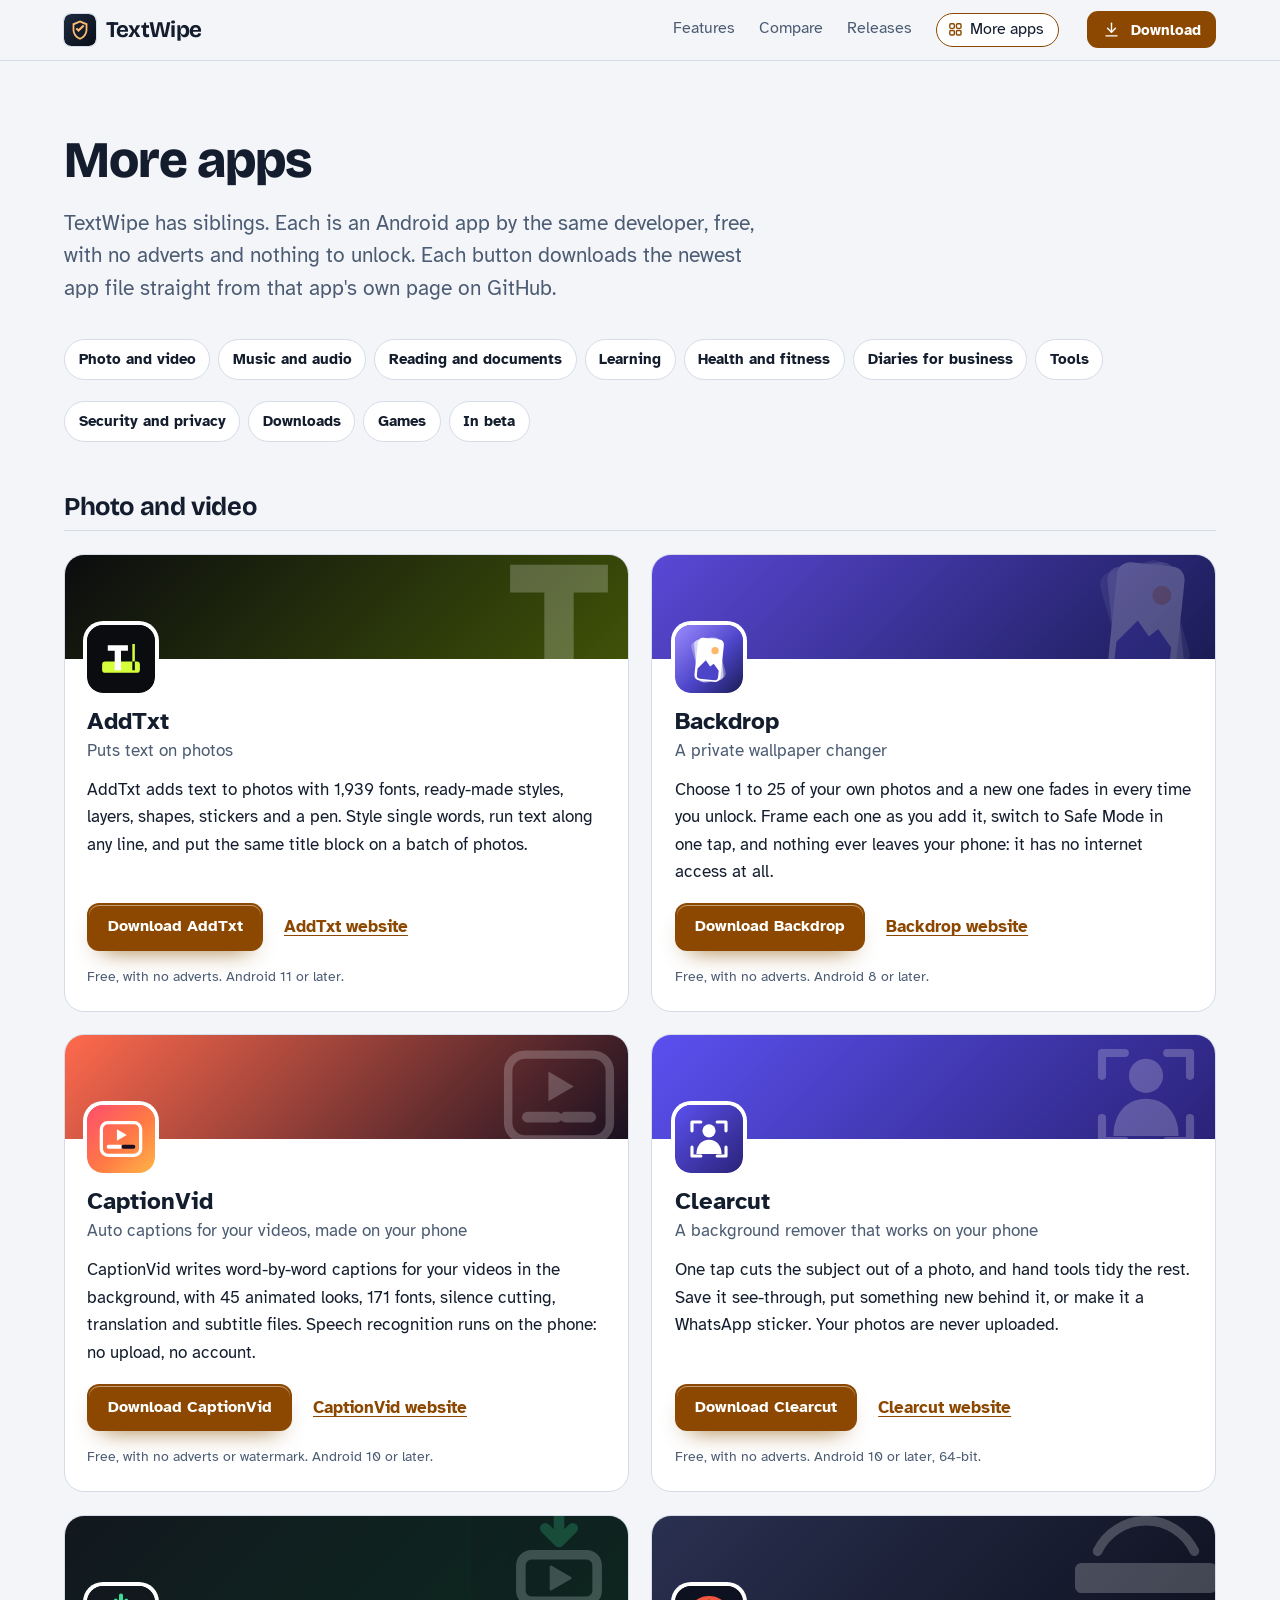
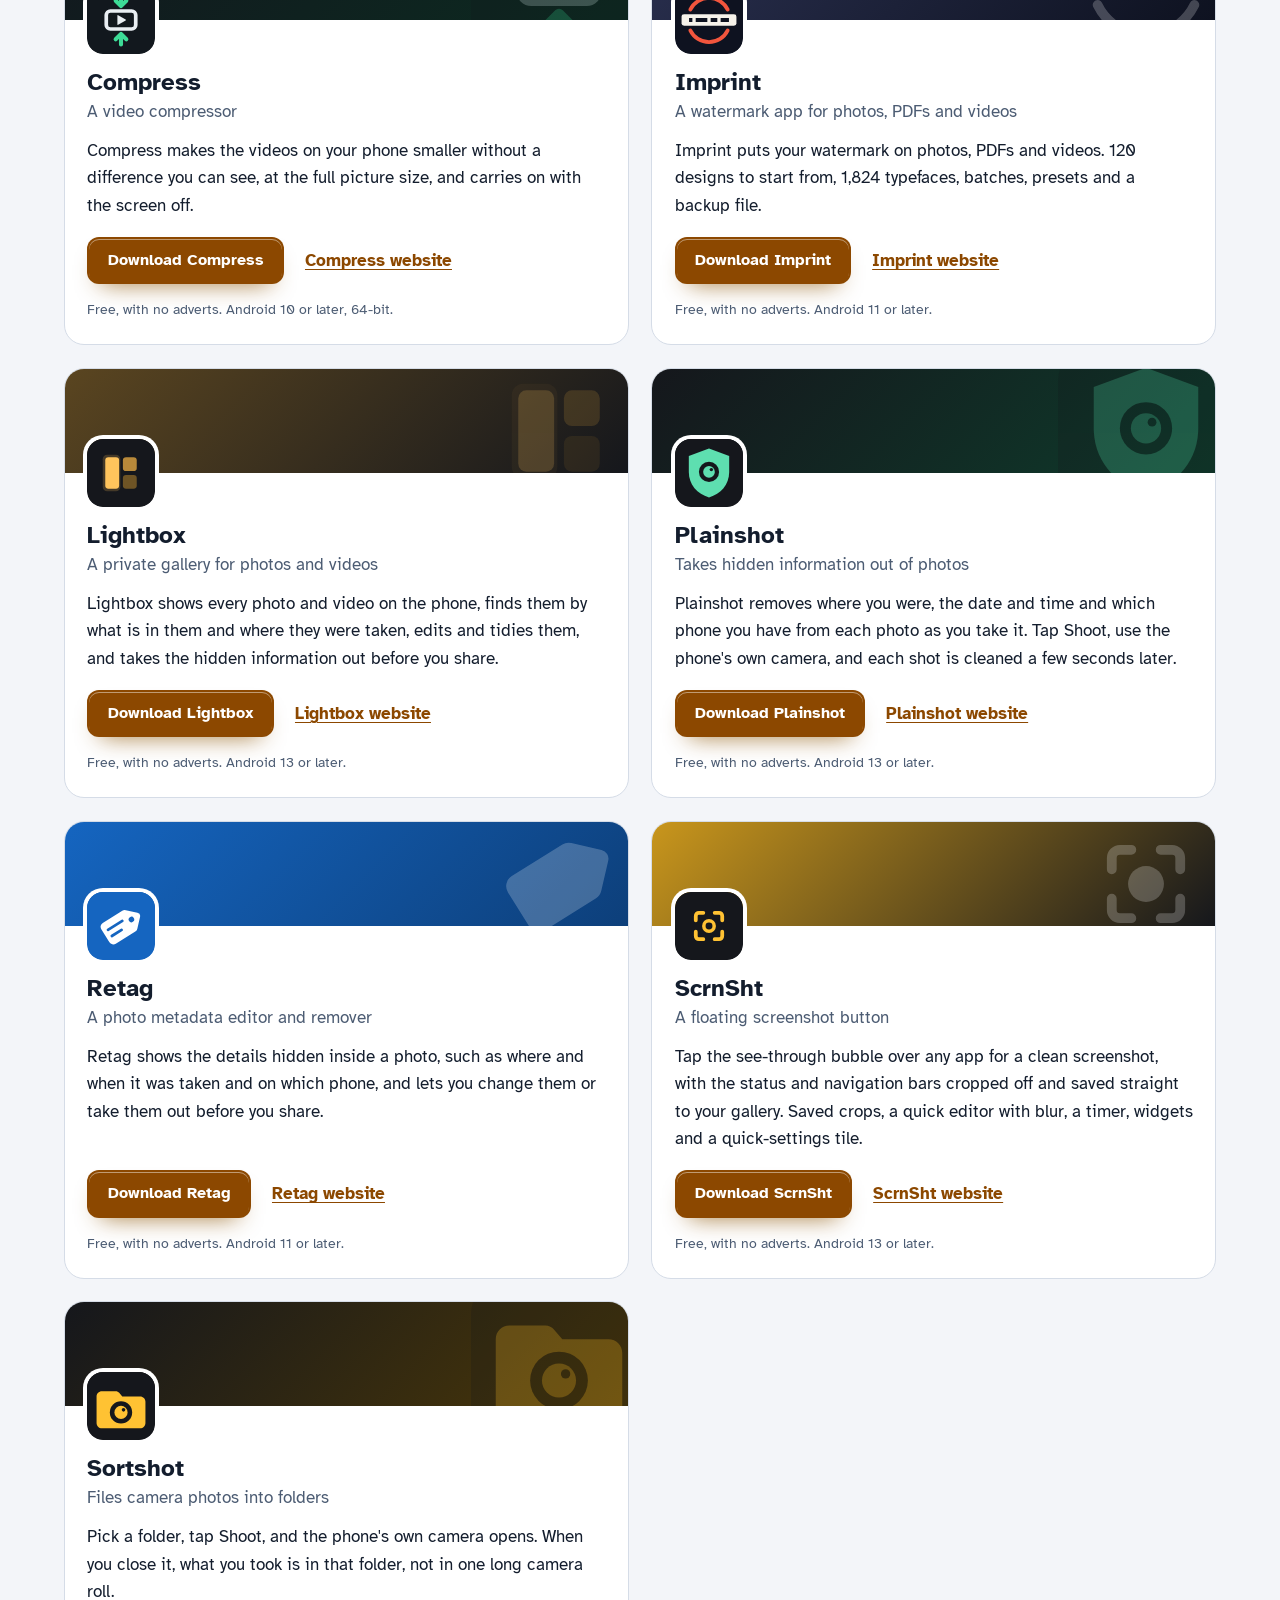
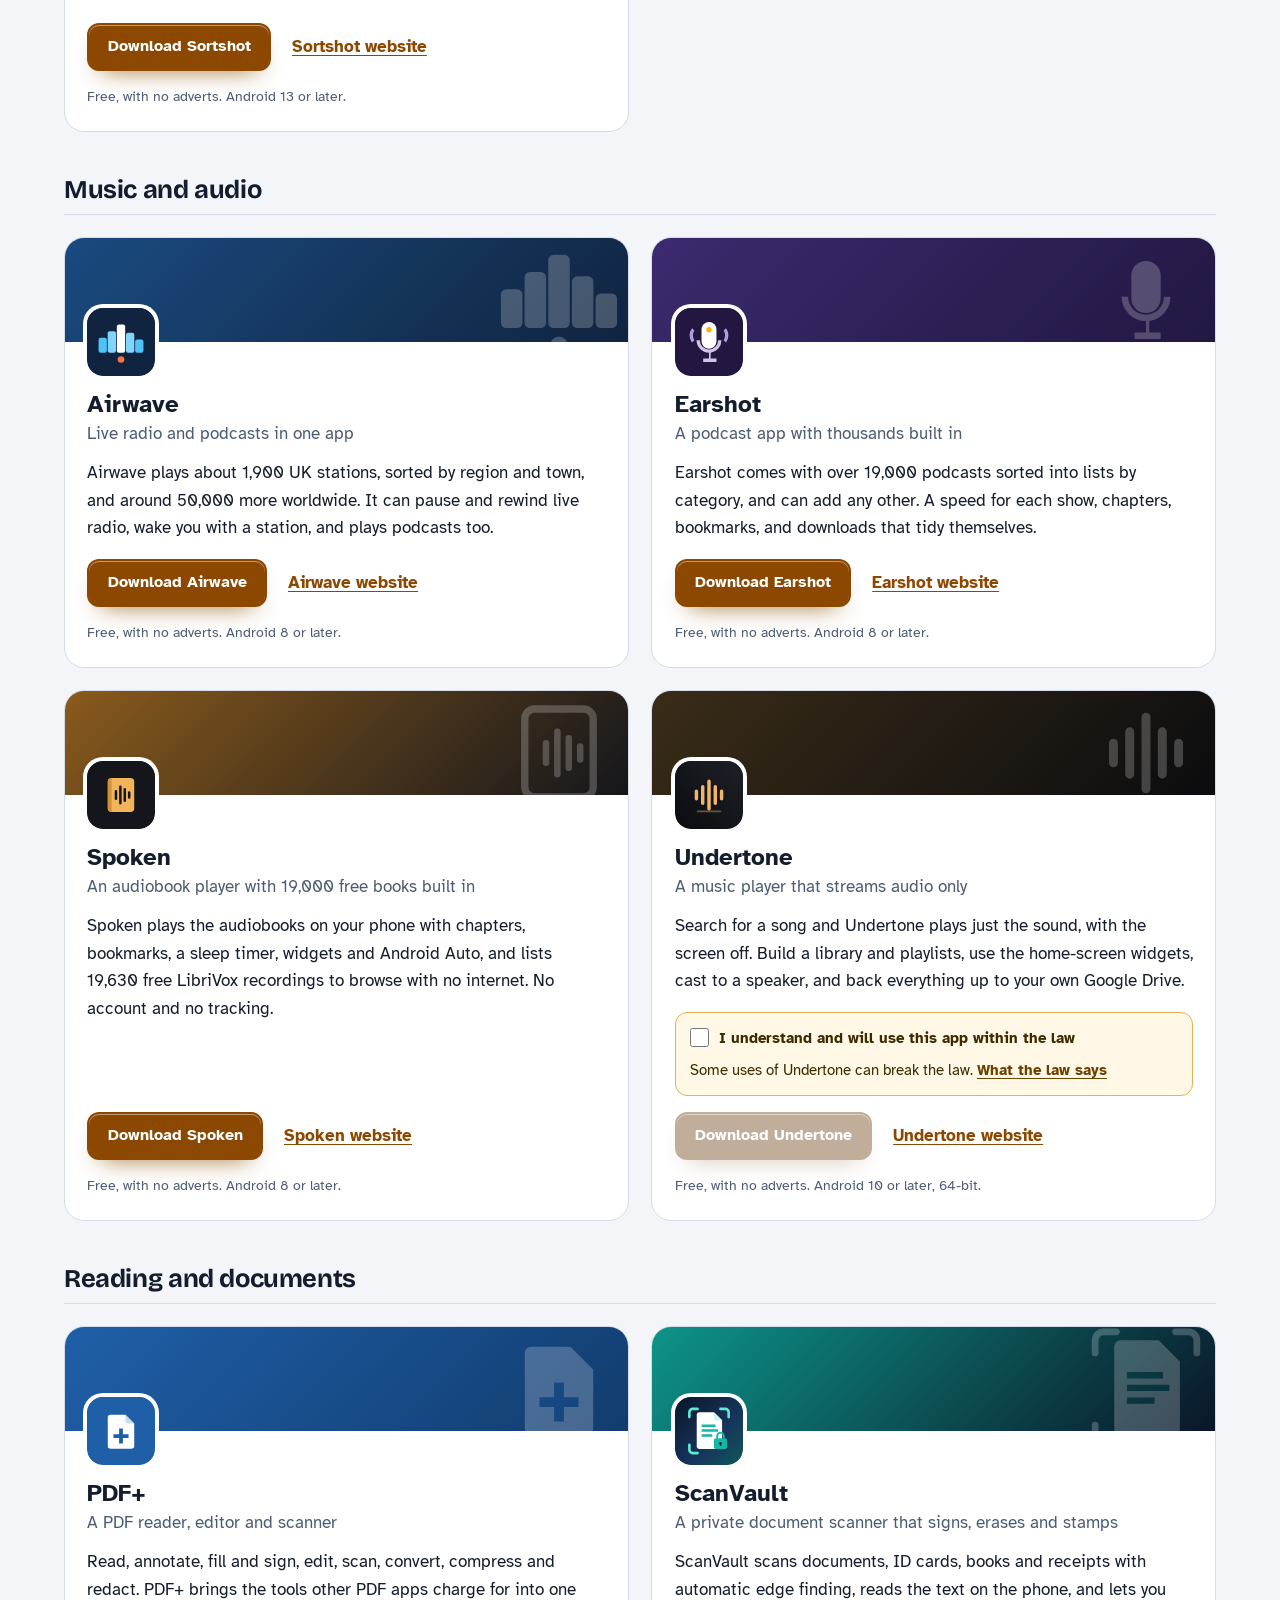
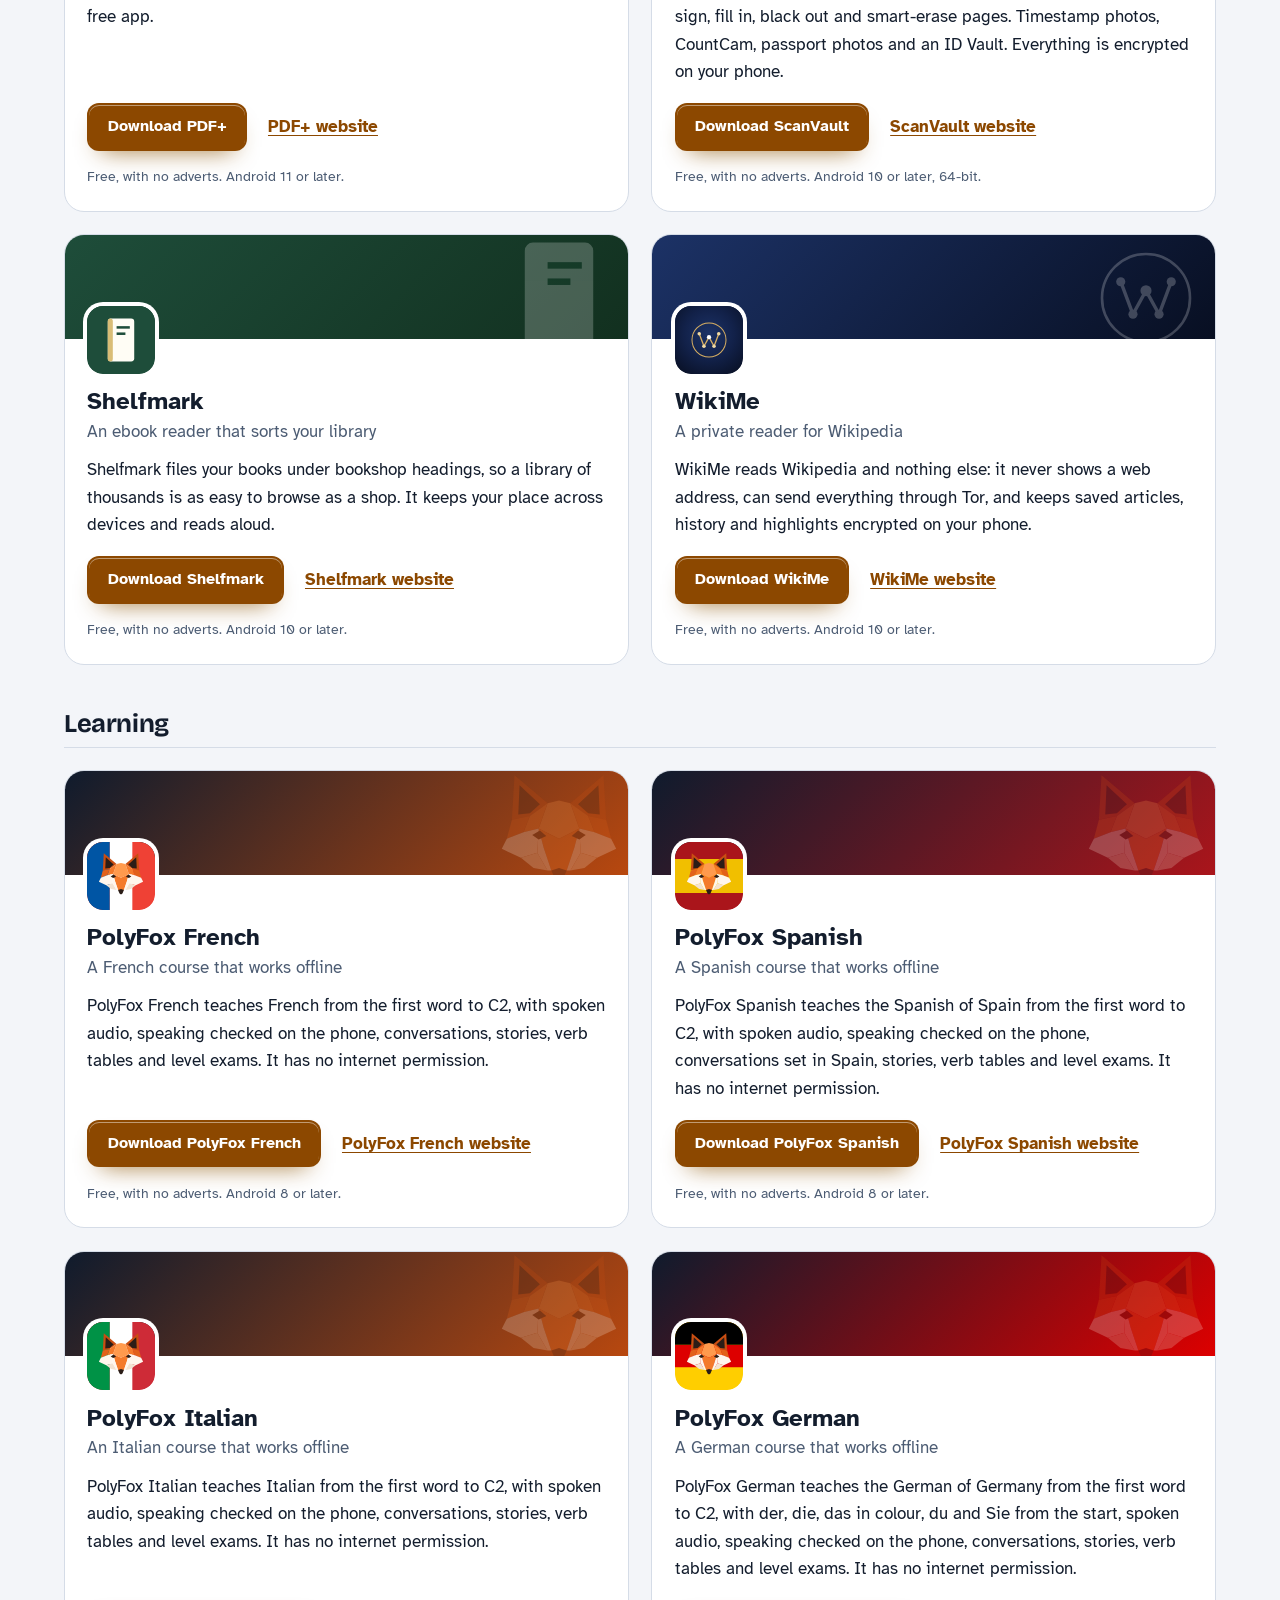
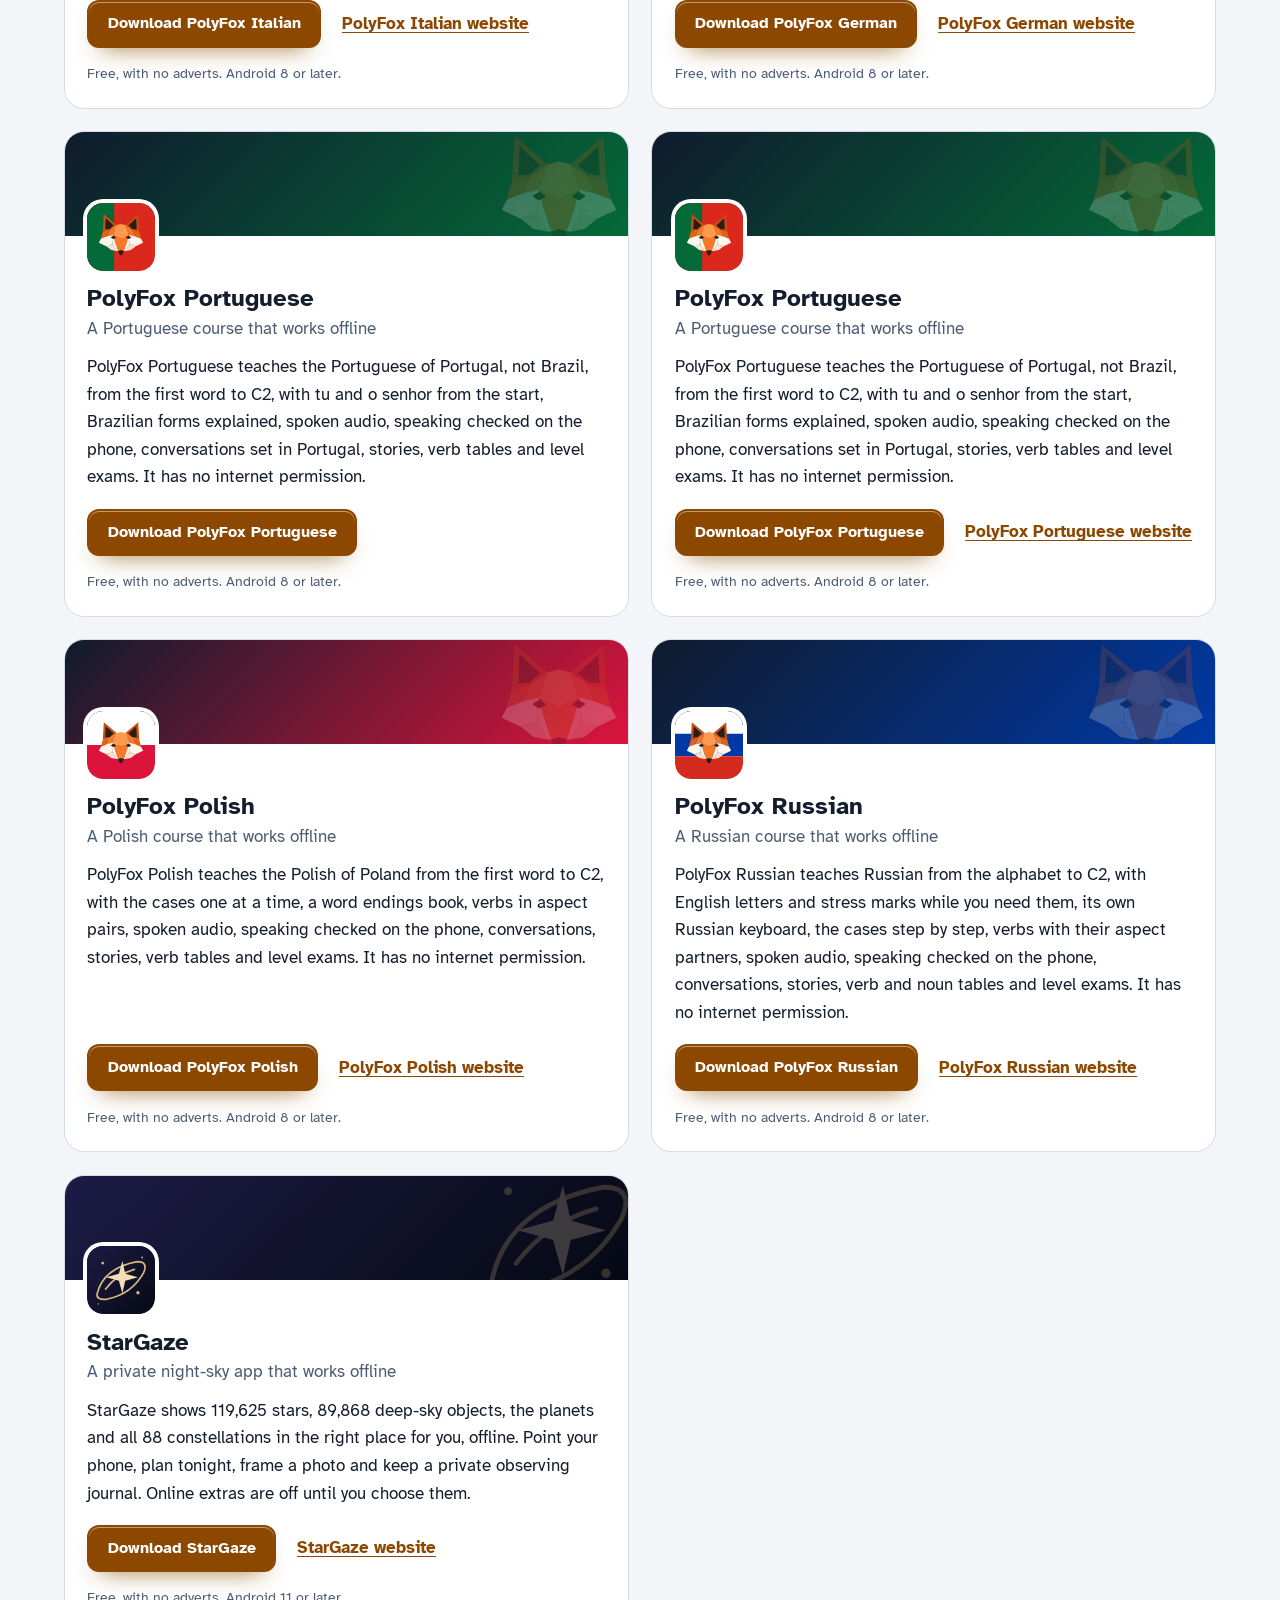
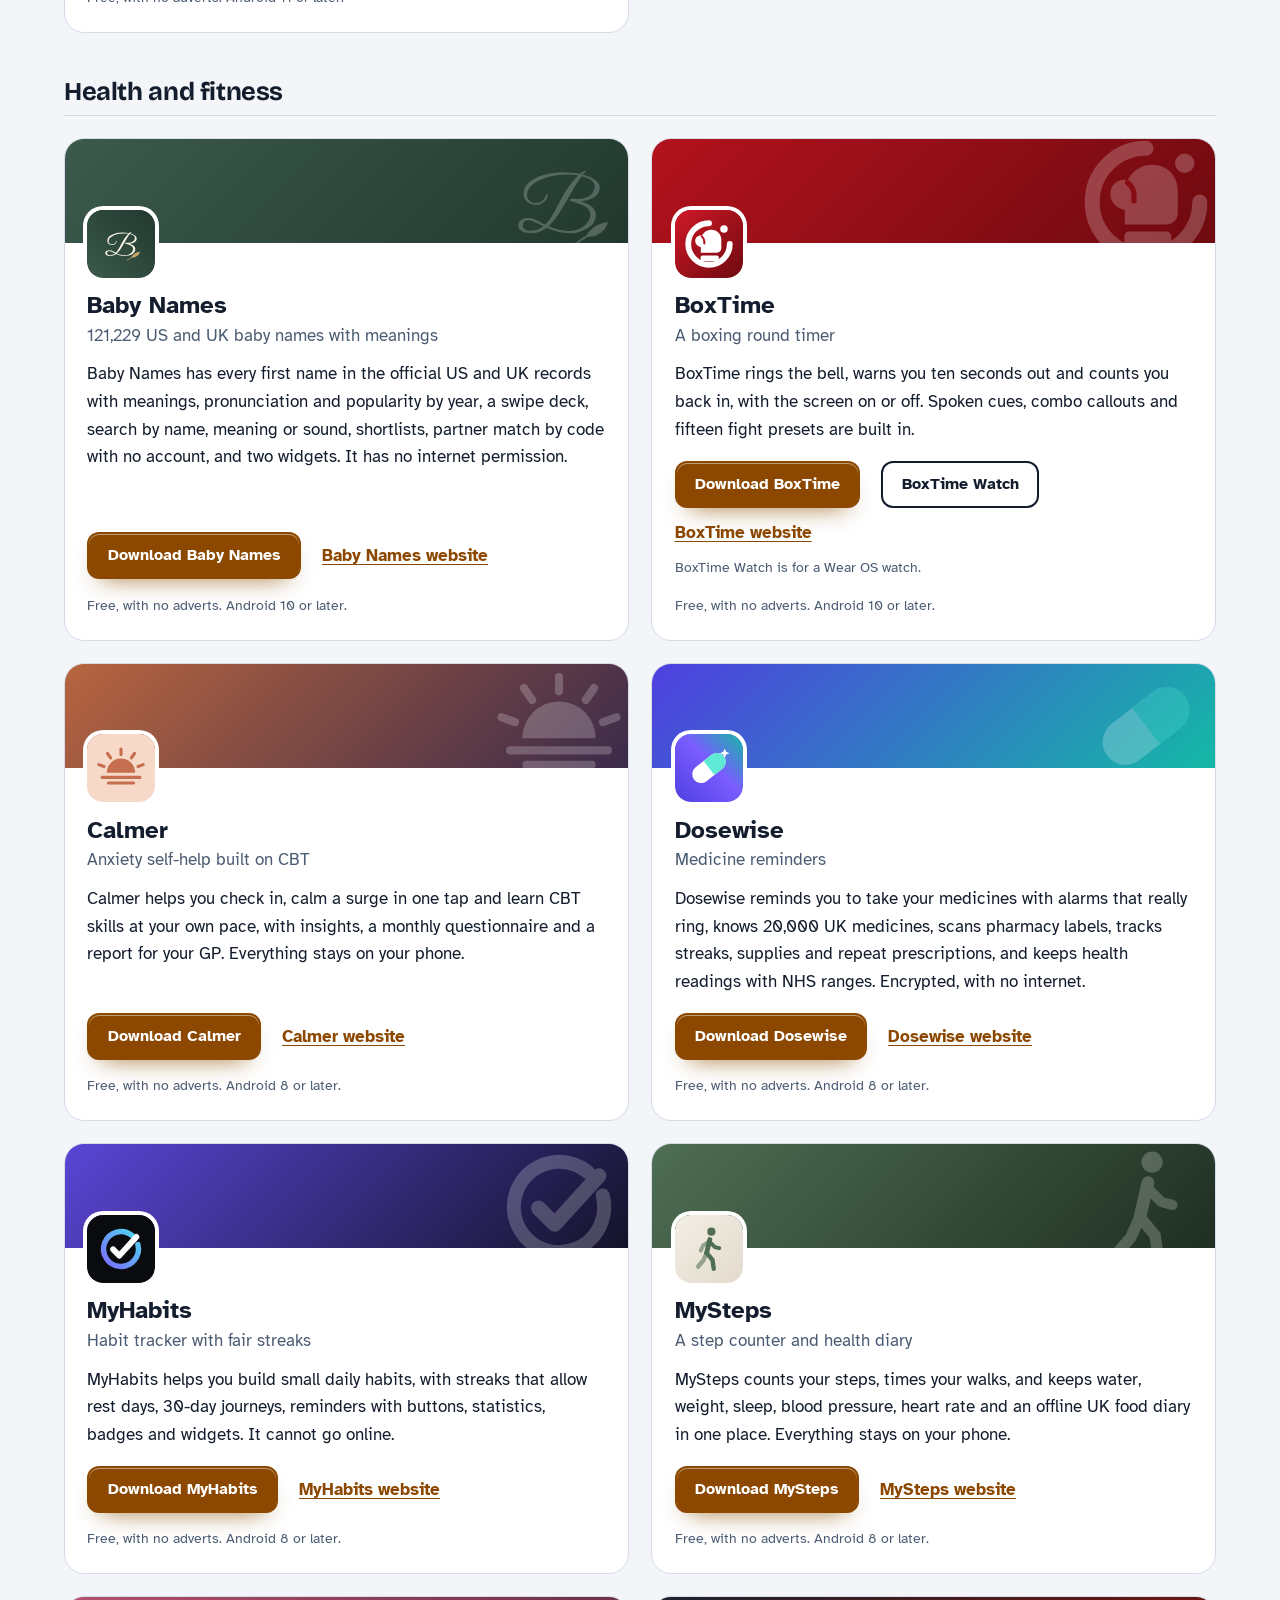
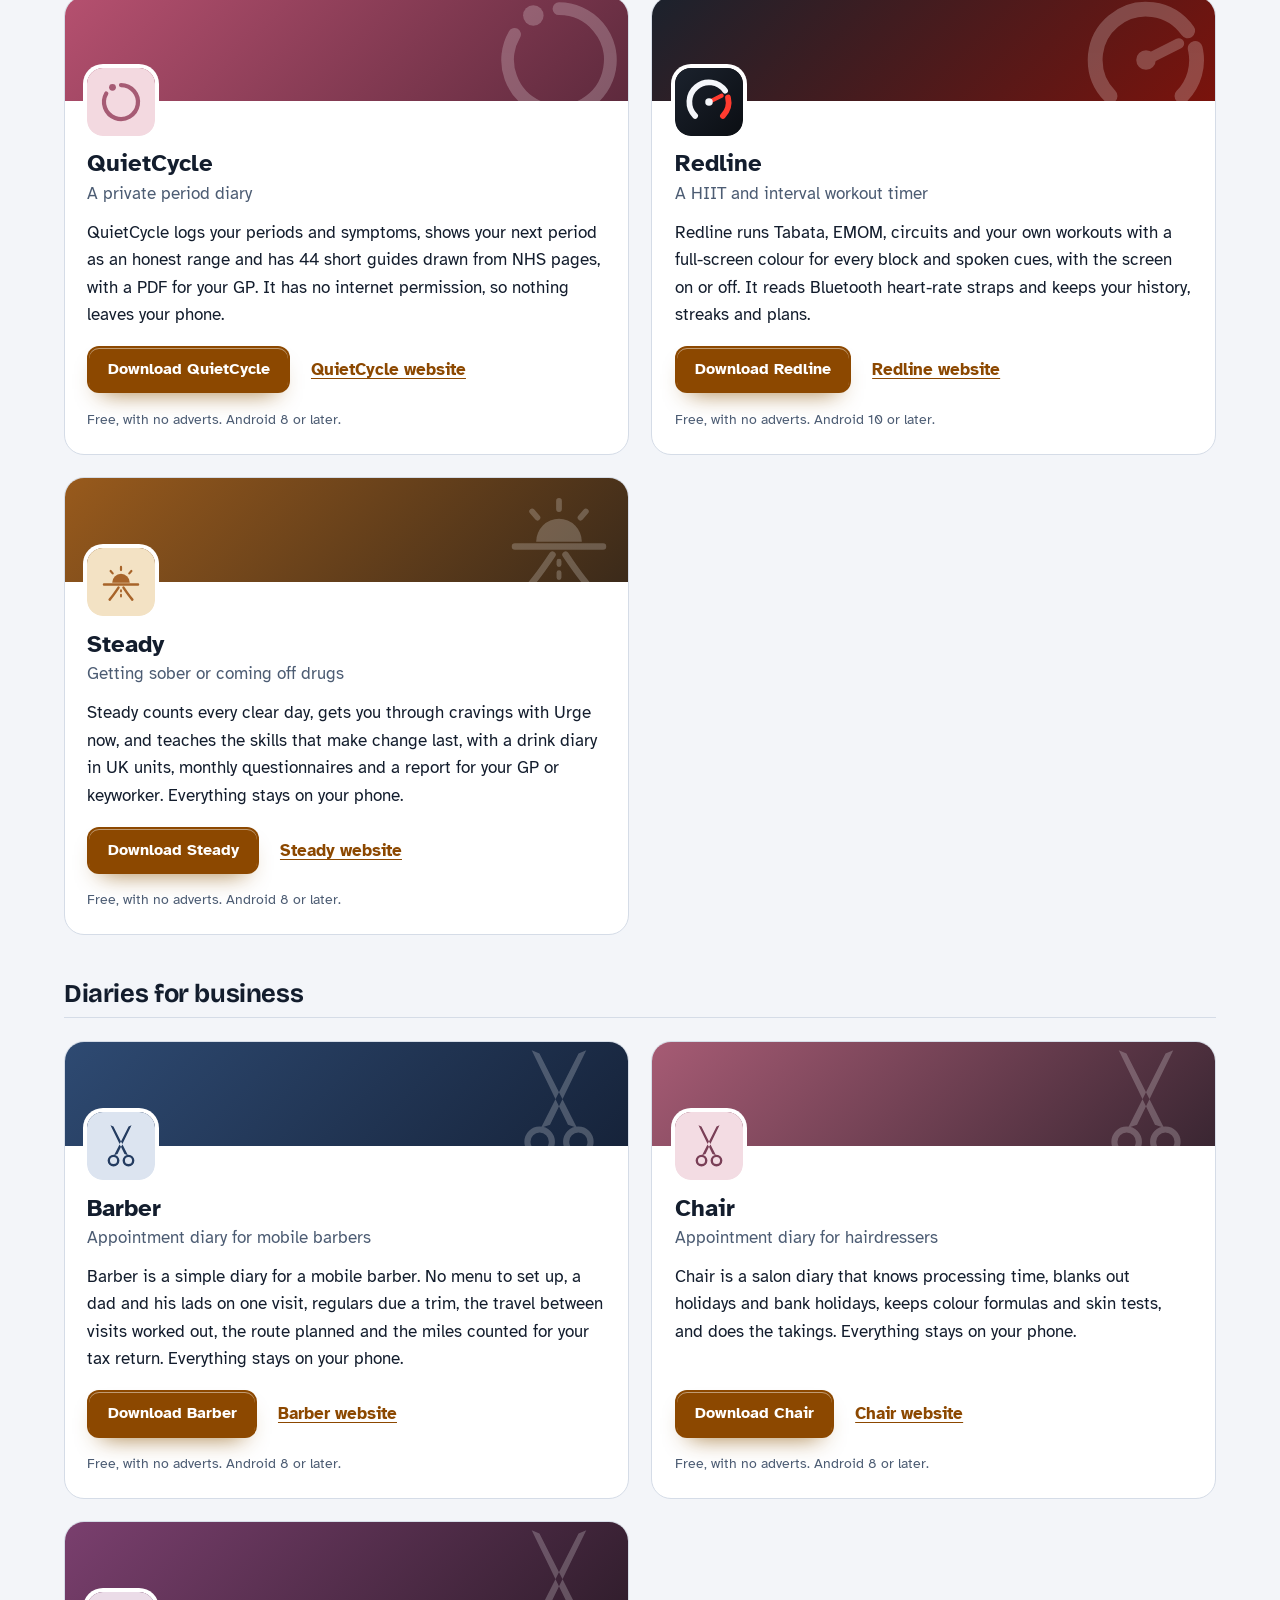
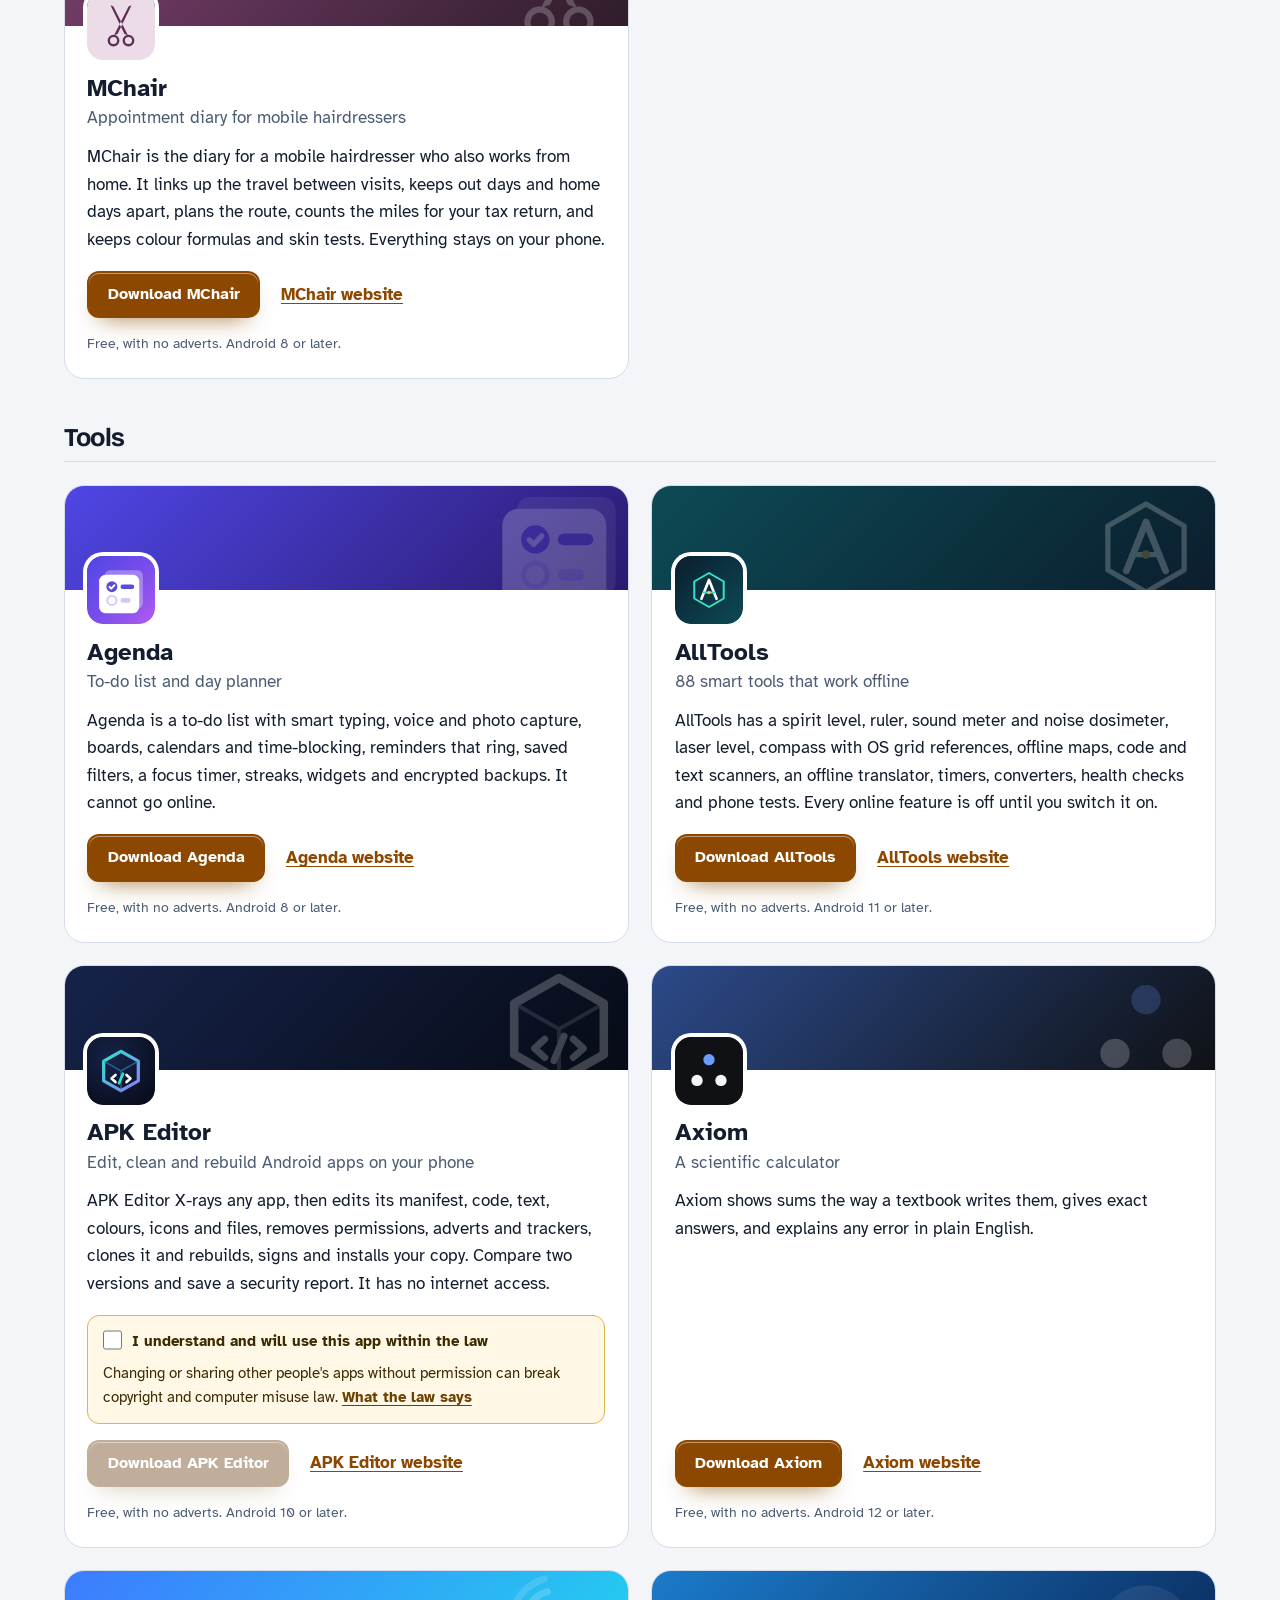
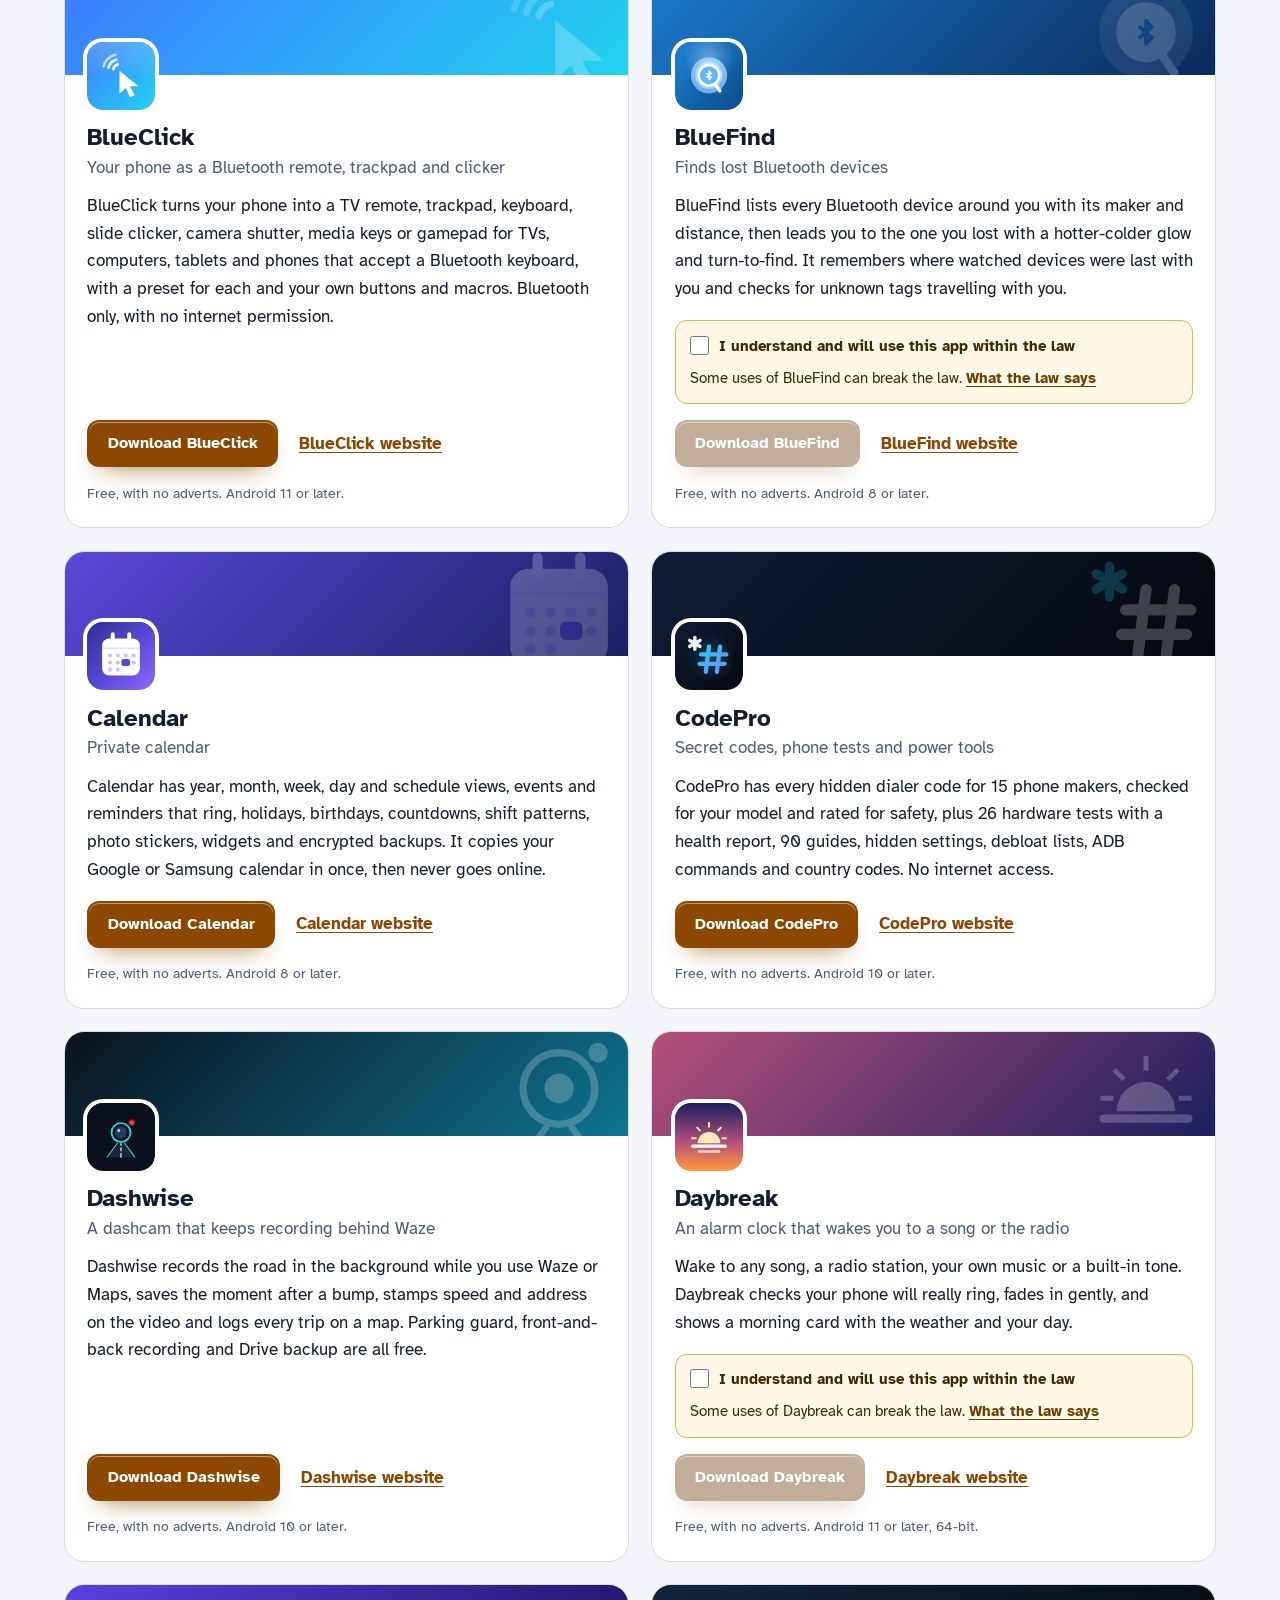
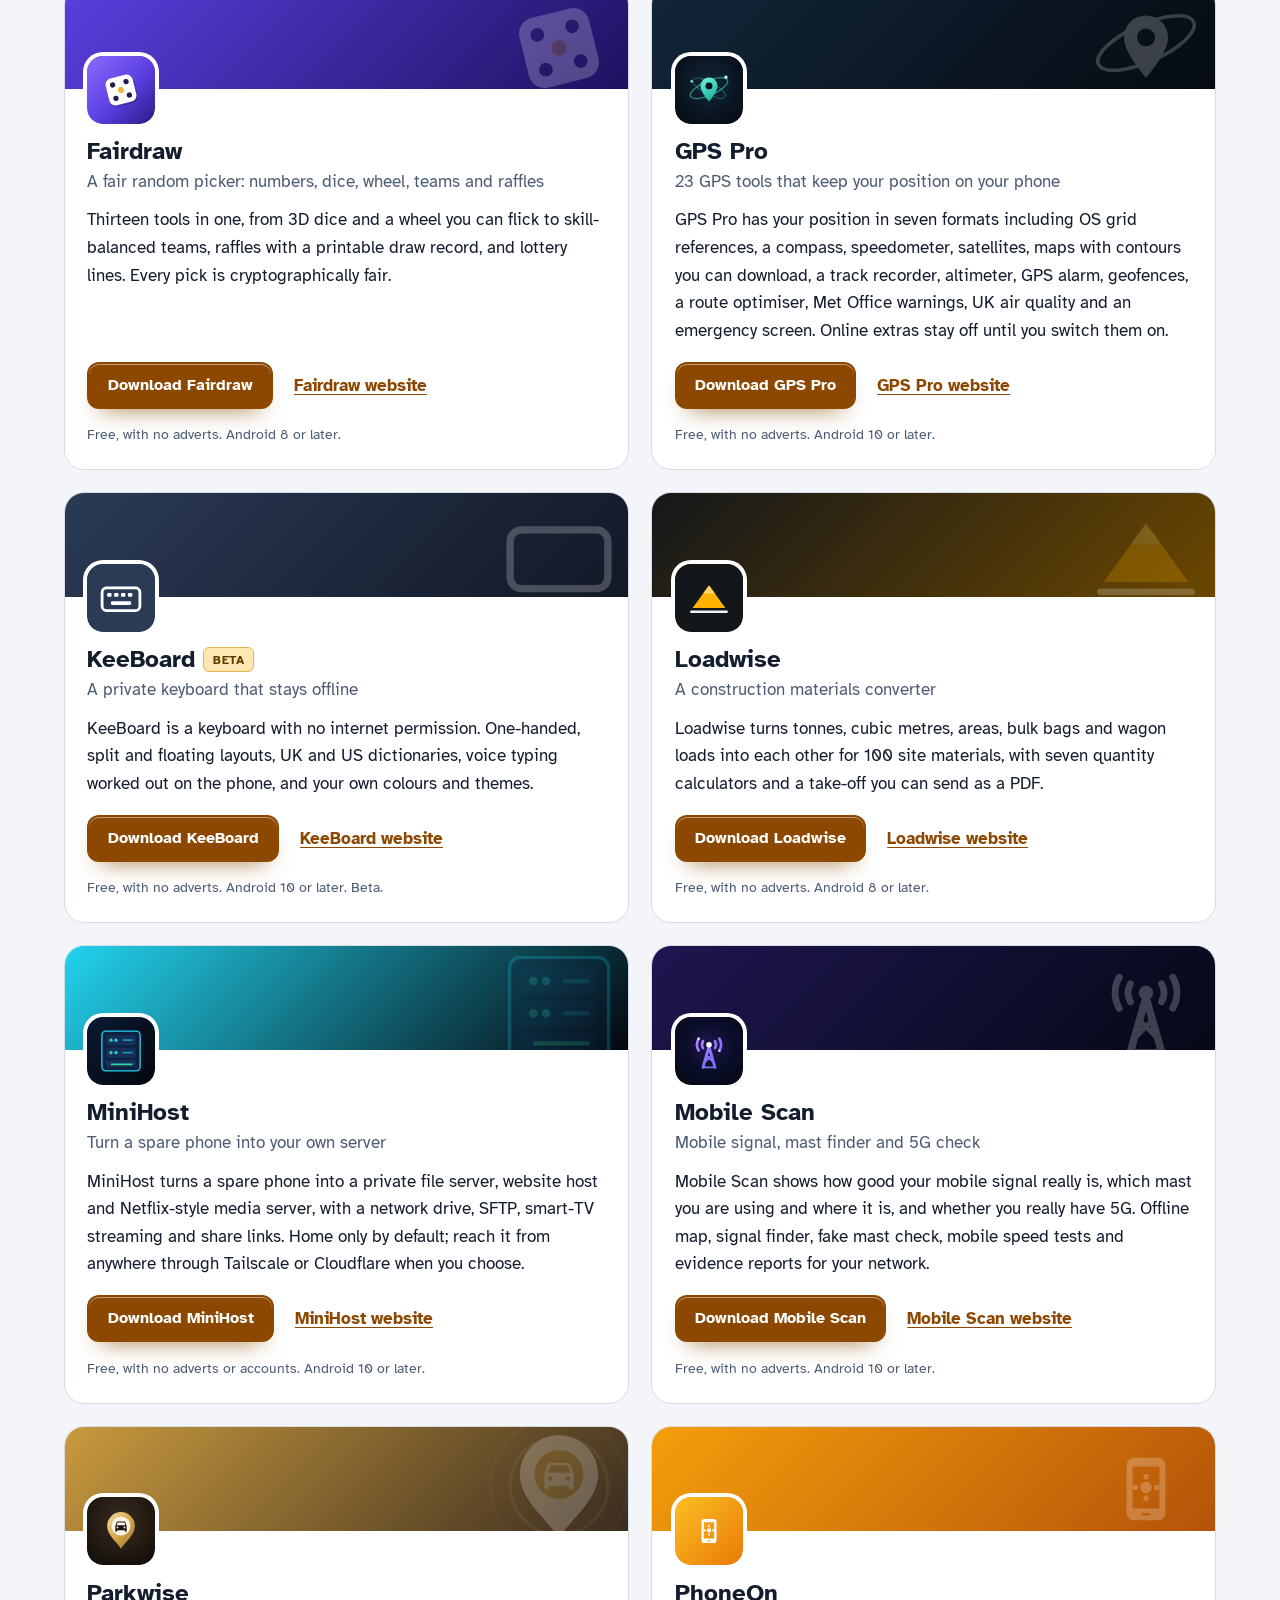
==== commit b7d4c74e: "More apps: add BlueClick" ====
--- a/more-apps.html
+++ b/more-apps.html
@@ -4,7 +4,7 @@
 <meta charset="utf-8">
 <meta name="viewport" content="width=device-width, initial-scale=1">
 <title>More free Android apps from the maker of TextWipe</title>
-<meta name="description" content="All 97 free Android apps from the maker of TextWipe, in one list by category, each with its download and a link to its website.">
+<meta name="description" content="All 98 free Android apps from the maker of TextWipe, in one list by category, each with its download and a link to its website.">
 <meta name="author" content="Jonathan Jackson">
 <link rel="canonical" href="https://customgpter.github.io/textwipe/more-apps.html">
 <meta name="theme-color" content="#f3f5f9" media="(prefers-color-scheme: light)">
@@ -12,7 +12,7 @@
 <meta property="og:type" content="website">
 <meta property="og:site_name" content="TextWipe">
 <meta property="og:title" content="More free Android apps from the maker of TextWipe">
-<meta property="og:description" content="All 97 free Android apps from the maker of TextWipe, in one list by category, each with its download and a link to its website.">
+<meta property="og:description" content="All 98 free Android apps from the maker of TextWipe, in one list by category, each with its download and a link to its website.">
 <meta property="og:url" content="https://customgpter.github.io/textwipe/more-apps.html">
 <meta property="og:image" content="https://customgpter.github.io/textwipe/assets/og.png">
 <meta property="og:image:width" content="1200">
@@ -26,7 +26,7 @@
 <link rel="preload" href="./assets/fonts/atkinson-hyperlegible-latin-400-normal.woff2" as="font" type="font/woff2" crossorigin>
 <link rel="stylesheet" href="./assets/site.css?v=1">
 <link rel="stylesheet" href="./assets/house.css?v=1">
-<script type="application/ld+json">{"@context":"https://schema.org","@type":"ItemList","name":"Apps from the maker of TextWipe","url":"https://customgpter.github.io/textwipe/more-apps.html","itemListElement":[{"@type":"ListItem","position":1,"name":"AddTxt","url":"https://customgpter.github.io/addtxt/"},{"@type":"ListItem","position":2,"name":"Backdrop","url":"https://customgpter.github.io/backdrop/"},{"@type":"ListItem","position":3,"name":"CaptionVid","url":"https://customgpter.github.io/captionvid/"},{"@type":"ListItem","position":4,"name":"Clearcut","url":"https://customgpter.github.io/clearcut/"},{"@type":"ListItem","position":5,"name":"Compress","url":"https://customgpter.github.io/compress/"},{"@type":"ListItem","position":6,"name":"Imprint","url":"https://customgpter.github.io/imprint/"},{"@type":"ListItem","position":7,"name":"Lightbox","url":"https://customgpter.github.io/lightbox/"},{"@type":"ListItem","position":8,"name":"Plainshot","url":"https://customgpter.github.io/plainshot/"},{"@type":"ListItem","position":9,"name":"Retag","url":"https://customgpter.github.io/retag/"},{"@type":"ListItem","position":10,"name":"ScrnSht","url":"https://customgpter.github.io/scrnsht/"},{"@type":"ListItem","position":11,"name":"Sortshot","url":"https://customgpter.github.io/sortshot/"},{"@type":"ListItem","position":12,"name":"Airwave","url":"https://customgpter.github.io/airwave/"},{"@type":"ListItem","position":13,"name":"Earshot","url":"https://customgpter.github.io/earshot/"},{"@type":"ListItem","position":14,"name":"Spoken","url":"https://customgpter.github.io/spoken/"},{"@type":"ListItem","position":15,"name":"Undertone","url":"https://customgpter.github.io/undertone/"},{"@type":"ListItem","position":16,"name":"PDF+","url":"https://customgpter.github.io/pdfplus/"},{"@type":"ListItem","position":17,"name":"ScanVault","url":"https://customgpter.github.io/scanvault/"},{"@type":"ListItem","position":18,"name":"Shelfmark","url":"https://customgpter.github.io/shelfmark/"},{"@type":"ListItem","position":19,"name":"WikiMe","url":"https://customgpter.github.io/wikime/"},{"@type":"ListItem","position":20,"name":"PolyFox French","url":"https://customgpter.github.io/polyfox/"},{"@type":"ListItem","position":21,"name":"PolyFox German","url":"https://customgpter.github.io/polyfox-german/"},{"@type":"ListItem","position":22,"name":"PolyFox Portuguese","url":"https://customgpter.github.io/polyfox-portuguese/"},{"@type":"ListItem","position":23,"name":"PolyFox Polish","url":"https://customgpter.github.io/polyfox-polish/"},{"@type":"ListItem","position":24,"name":"PolyFox Russian","url":"https://customgpter.github.io/polyfox-russian/"},{"@type":"ListItem","position":25,"name":"StarGaze","url":"https://customgpter.github.io/stargaze/"},{"@type":"ListItem","position":26,"name":"Baby Names","url":"https://customgpter.github.io/babynames/"},{"@type":"ListItem","position":27,"name":"BoxTime","url":"https://customgpter.github.io/boxtime/"},{"@type":"ListItem","position":28,"name":"Calmer","url":"https://customgpter.github.io/calmer/"},{"@type":"ListItem","position":29,"name":"Dosewise","url":"https://customgpter.github.io/dosewise/"},{"@type":"ListItem","position":30,"name":"MyHabits","url":"https://customgpter.github.io/myhabits/"},{"@type":"ListItem","position":31,"name":"MySteps","url":"https://customgpter.github.io/mysteps/"},{"@type":"ListItem","position":32,"name":"QuietCycle","url":"https://customgpter.github.io/quietcycle/"},{"@type":"ListItem","position":33,"name":"Redline","url":"https://customgpter.github.io/redline/"},{"@type":"ListItem","position":34,"name":"Steady","url":"https://customgpter.github.io/steady/"},{"@type":"ListItem","position":35,"name":"Barber","url":"https://customgpter.github.io/barber/"},{"@type":"ListItem","position":36,"name":"Chair","url":"https://customgpter.github.io/chair/"},{"@type":"ListItem","position":37,"name":"MChair","url":"https://customgpter.github.io/mchair/"},{"@type":"ListItem","position":38,"name":"Agenda","url":"https://customgpter.github.io/agenda/"},{"@type":"ListItem","position":39,"name":"AllTools","url":"https://customgpter.github.io/alltools/"},{"@type":"ListItem","position":40,"name":"APK Editor","url":"https://customgpter.github.io/apkeditor/"},{"@type":"ListItem","position":41,"name":"Axiom","url":"https://customgpter.github.io/axiom/"},{"@type":"ListItem","position":42,"name":"BlueFind","url":"https://customgpter.github.io/bluefind/"},{"@type":"ListItem","position":43,"name":"Calendar","url":"https://customgpter.github.io/calendar/"},{"@type":"ListItem","position":44,"name":"CodePro","url":"https://customgpter.github.io/codepro/"},{"@type":"ListItem","position":45,"name":"Dashwise","url":"https://customgpter.github.io/dashwise/"},{"@type":"ListItem","position":46,"name":"Daybreak","url":"https://customgpter.github.io/daybreak/"},{"@type":"ListItem","position":47,"name":"Fairdraw","url":"https://customgpter.github.io/fairdraw/"},{"@type":"ListItem","position":48,"name":"GPS Pro","url":"https://customgpter.github.io/gpspro/"},{"@type":"ListItem","position":49,"name":"KeeBoard","url":"https://customgpter.github.io/keeboard/"},{"@type":"ListItem","position":50,"name":"Loadwise","url":"https://customgpter.github.io/loadwise/"},{"@type":"ListItem","position":51,"name":"MiniHost","url":"https://customgpter.github.io/minihost/"},{"@type":"ListItem","position":52,"name":"Mobile Scan","url":"https://customgpter.github.io/mobilescan/"},{"@type":"ListItem","position":53,"name":"Parkwise","url":"https://customgpter.github.io/parkwise/"},{"@type":"ListItem","position":54,"name":"Pocketmind","url":"https://customgpter.github.io/pocketmind/"},{"@type":"ListItem","position":55,"name":"Refine","url":"https://customgpter.github.io/refine/"},{"@type":"ListItem","position":56,"name":"Shiftwise","url":"https://customgpter.github.io/shiftwise/"},{"@type":"ListItem","position":57,"name":"SimpleCalc","url":"https://customgpter.github.io/simplecalc/"},{"@type":"ListItem","position":58,"name":"Skyline","url":"https://customgpter.github.io/skyline/"},{"@type":"ListItem","position":59,"name":"Slipway","url":"https://customgpter.github.io/slipway/"},{"@type":"ListItem","position":60,"name":"Tagger","url":"https://customgpter.github.io/tagger/"},{"@type":"ListItem","position":61,"name":"TotalClean","url":"https://customgpter.github.io/totalclean/"},{"@type":"ListItem","position":62,"name":"TVLink","url":"https://customgpter.github.io/tvlink/"},{"@type":"ListItem","position":63,"name":"Unbox","url":"https://customgpter.github.io/unbox/"},{"@type":"ListItem","position":64,"name":"WhatsKeep","url":"https://customgpter.github.io/whatskeep/"},{"@type":"ListItem","position":65,"name":"WiFi Scan","url":"https://customgpter.github.io/wifiscan/"},{"@type":"ListItem","position":66,"name":"Auditly","url":"https://customgpter.github.io/auditly/"},{"@type":"ListItem","position":67,"name":"Backchannel","url":"https://customgpter.github.io/backchannel/"},{"@type":"ListItem","position":68,"name":"ENotes","url":"https://customgpter.github.io/enotes/"},{"@type":"ListItem","position":69,"name":"FindMe","url":"https://customgpter.github.io/findme/"},{"@type":"ListItem","position":70,"name":"iLock","url":"https://customgpter.github.io/ilock/"},{"@type":"ListItem","position":71,"name":"ImSafe","url":"https://customgpter.github.io/imsafe/"},{"@type":"ListItem","position":72,"name":"IShred","url":"https://customgpter.github.io/ishred/"},{"@type":"ListItem","position":73,"name":"LockBox","url":"https://customgpter.github.io/lockbox/"},{"@type":"ListItem","position":74,"name":"PassVault","url":"https://customgpter.github.io/passvault/"},{"@type":"ListItem","position":75,"name":"SpyFind","url":"https://customgpter.github.io/spyfind/"},{"@type":"ListItem","position":76,"name":"TextWipe","url":"https://customgpter.github.io/textwipe/"},{"@type":"ListItem","position":77,"name":"Tracewire","url":"https://customgpter.github.io/tracewire/"},{"@type":"ListItem","position":78,"name":"Vigil","url":"https://customgpter.github.io/vigil/"},{"@type":"ListItem","position":79,"name":"Grab","url":"https://customgpter.github.io/grab/"},{"@type":"ListItem","position":80,"name":"Swarm","url":"https://customgpter.github.io/swarm/"},{"@type":"ListItem","position":81,"name":"Plane Games","url":"https://customgpter.github.io/plane-games/"},{"@type":"ListItem","position":82,"name":"Ninefold","url":"https://customgpter.github.io/ninefold/"},{"@type":"ListItem","position":83,"name":"Cubewise","url":"https://customgpter.github.io/cubewise/"},{"@type":"ListItem","position":84,"name":"Tilewise","url":"https://customgpter.github.io/tilewise/"},{"@type":"ListItem","position":85,"name":"Letterwise","url":"https://customgpter.github.io/letterwise/"},{"@type":"ListItem","position":86,"name":"Kingside","url":"https://customgpter.github.io/kingside/"},{"@type":"ListItem","position":87,"name":"Deckhand","url":"https://customgpter.github.io/deckhand/"},{"@type":"ListItem","position":88,"name":"SNESForge","url":"https://customgpter.github.io/snesforge/"},{"@type":"ListItem","position":89,"name":"Fame Boy","url":"https://customgpter.github.io/fameboy/"},{"@type":"ListItem","position":90,"name":"PSPPro","url":"https://customgpter.github.io/psppro/"},{"@type":"ListItem","position":91,"name":"MegaGen","url":"https://customgpter.github.io/megagen/"},{"@type":"ListItem","position":92,"name":"QVR","url":"https://customgpter.github.io/qvr/"},{"@type":"ListItem","position":93,"name":"QVR Watch","url":"https://customgpter.github.io/qvr-watch/"},{"@type":"ListItem","position":94,"name":"QVRLite","url":"https://customgpter.github.io/qvrlite/"},{"@type":"ListItem","position":95,"name":"Onionz","url":"https://customgpter.github.io/onionz/"},{"@type":"ListItem","position":96,"name":"OnionzWeb","url":"https://customgpter.github.io/onionzweb/"}]}</script>
+<script type="application/ld+json">{"@context":"https://schema.org","@type":"ItemList","name":"Apps from the maker of TextWipe","url":"https://customgpter.github.io/textwipe/more-apps.html","itemListElement":[{"@type":"ListItem","position":1,"name":"AddTxt","url":"https://customgpter.github.io/addtxt/"},{"@type":"ListItem","position":2,"name":"Backdrop","url":"https://customgpter.github.io/backdrop/"},{"@type":"ListItem","position":3,"name":"CaptionVid","url":"https://customgpter.github.io/captionvid/"},{"@type":"ListItem","position":4,"name":"Clearcut","url":"https://customgpter.github.io/clearcut/"},{"@type":"ListItem","position":5,"name":"Compress","url":"https://customgpter.github.io/compress/"},{"@type":"ListItem","position":6,"name":"Imprint","url":"https://customgpter.github.io/imprint/"},{"@type":"ListItem","position":7,"name":"Lightbox","url":"https://customgpter.github.io/lightbox/"},{"@type":"ListItem","position":8,"name":"Plainshot","url":"https://customgpter.github.io/plainshot/"},{"@type":"ListItem","position":9,"name":"Retag","url":"https://customgpter.github.io/retag/"},{"@type":"ListItem","position":10,"name":"ScrnSht","url":"https://customgpter.github.io/scrnsht/"},{"@type":"ListItem","position":11,"name":"Sortshot","url":"https://customgpter.github.io/sortshot/"},{"@type":"ListItem","position":12,"name":"Airwave","url":"https://customgpter.github.io/airwave/"},{"@type":"ListItem","position":13,"name":"Earshot","url":"https://customgpter.github.io/earshot/"},{"@type":"ListItem","position":14,"name":"Spoken","url":"https://customgpter.github.io/spoken/"},{"@type":"ListItem","position":15,"name":"Undertone","url":"https://customgpter.github.io/undertone/"},{"@type":"ListItem","position":16,"name":"PDF+","url":"https://customgpter.github.io/pdfplus/"},{"@type":"ListItem","position":17,"name":"ScanVault","url":"https://customgpter.github.io/scanvault/"},{"@type":"ListItem","position":18,"name":"Shelfmark","url":"https://customgpter.github.io/shelfmark/"},{"@type":"ListItem","position":19,"name":"WikiMe","url":"https://customgpter.github.io/wikime/"},{"@type":"ListItem","position":20,"name":"PolyFox French","url":"https://customgpter.github.io/polyfox/"},{"@type":"ListItem","position":21,"name":"PolyFox German","url":"https://customgpter.github.io/polyfox-german/"},{"@type":"ListItem","position":22,"name":"PolyFox Portuguese","url":"https://customgpter.github.io/polyfox-portuguese/"},{"@type":"ListItem","position":23,"name":"PolyFox Polish","url":"https://customgpter.github.io/polyfox-polish/"},{"@type":"ListItem","position":24,"name":"PolyFox Russian","url":"https://customgpter.github.io/polyfox-russian/"},{"@type":"ListItem","position":25,"name":"StarGaze","url":"https://customgpter.github.io/stargaze/"},{"@type":"ListItem","position":26,"name":"Baby Names","url":"https://customgpter.github.io/babynames/"},{"@type":"ListItem","position":27,"name":"BoxTime","url":"https://customgpter.github.io/boxtime/"},{"@type":"ListItem","position":28,"name":"Calmer","url":"https://customgpter.github.io/calmer/"},{"@type":"ListItem","position":29,"name":"Dosewise","url":"https://customgpter.github.io/dosewise/"},{"@type":"ListItem","position":30,"name":"MyHabits","url":"https://customgpter.github.io/myhabits/"},{"@type":"ListItem","position":31,"name":"MySteps","url":"https://customgpter.github.io/mysteps/"},{"@type":"ListItem","position":32,"name":"QuietCycle","url":"https://customgpter.github.io/quietcycle/"},{"@type":"ListItem","position":33,"name":"Redline","url":"https://customgpter.github.io/redline/"},{"@type":"ListItem","position":34,"name":"Steady","url":"https://customgpter.github.io/steady/"},{"@type":"ListItem","position":35,"name":"Barber","url":"https://customgpter.github.io/barber/"},{"@type":"ListItem","position":36,"name":"Chair","url":"https://customgpter.github.io/chair/"},{"@type":"ListItem","position":37,"name":"MChair","url":"https://customgpter.github.io/mchair/"},{"@type":"ListItem","position":38,"name":"Agenda","url":"https://customgpter.github.io/agenda/"},{"@type":"ListItem","position":39,"name":"AllTools","url":"https://customgpter.github.io/alltools/"},{"@type":"ListItem","position":40,"name":"APK Editor","url":"https://customgpter.github.io/apkeditor/"},{"@type":"ListItem","position":41,"name":"Axiom","url":"https://customgpter.github.io/axiom/"},{"@type":"ListItem","position":42,"name":"BlueClick","url":"https://customgpter.github.io/blueclick/"},{"@type":"ListItem","position":43,"name":"BlueFind","url":"https://customgpter.github.io/bluefind/"},{"@type":"ListItem","position":44,"name":"Calendar","url":"https://customgpter.github.io/calendar/"},{"@type":"ListItem","position":45,"name":"CodePro","url":"https://customgpter.github.io/codepro/"},{"@type":"ListItem","position":46,"name":"Dashwise","url":"https://customgpter.github.io/dashwise/"},{"@type":"ListItem","position":47,"name":"Daybreak","url":"https://customgpter.github.io/daybreak/"},{"@type":"ListItem","position":48,"name":"Fairdraw","url":"https://customgpter.github.io/fairdraw/"},{"@type":"ListItem","position":49,"name":"GPS Pro","url":"https://customgpter.github.io/gpspro/"},{"@type":"ListItem","position":50,"name":"KeeBoard","url":"https://customgpter.github.io/keeboard/"},{"@type":"ListItem","position":51,"name":"Loadwise","url":"https://customgpter.github.io/loadwise/"},{"@type":"ListItem","position":52,"name":"MiniHost","url":"https://customgpter.github.io/minihost/"},{"@type":"ListItem","position":53,"name":"Mobile Scan","url":"https://customgpter.github.io/mobilescan/"},{"@type":"ListItem","position":54,"name":"Parkwise","url":"https://customgpter.github.io/parkwise/"},{"@type":"ListItem","position":55,"name":"Pocketmind","url":"https://customgpter.github.io/pocketmind/"},{"@type":"ListItem","position":56,"name":"Refine","url":"https://customgpter.github.io/refine/"},{"@type":"ListItem","position":57,"name":"Shiftwise","url":"https://customgpter.github.io/shiftwise/"},{"@type":"ListItem","position":58,"name":"SimpleCalc","url":"https://customgpter.github.io/simplecalc/"},{"@type":"ListItem","position":59,"name":"Skyline","url":"https://customgpter.github.io/skyline/"},{"@type":"ListItem","position":60,"name":"Slipway","url":"https://customgpter.github.io/slipway/"},{"@type":"ListItem","position":61,"name":"Tagger","url":"https://customgpter.github.io/tagger/"},{"@type":"ListItem","position":62,"name":"TotalClean","url":"https://customgpter.github.io/totalclean/"},{"@type":"ListItem","position":63,"name":"TVLink","url":"https://customgpter.github.io/tvlink/"},{"@type":"ListItem","position":64,"name":"Unbox","url":"https://customgpter.github.io/unbox/"},{"@type":"ListItem","position":65,"name":"WhatsKeep","url":"https://customgpter.github.io/whatskeep/"},{"@type":"ListItem","position":66,"name":"WiFi Scan","url":"https://customgpter.github.io/wifiscan/"},{"@type":"ListItem","position":67,"name":"Auditly","url":"https://customgpter.github.io/auditly/"},{"@type":"ListItem","position":68,"name":"Backchannel","url":"https://customgpter.github.io/backchannel/"},{"@type":"ListItem","position":69,"name":"ENotes","url":"https://customgpter.github.io/enotes/"},{"@type":"ListItem","position":70,"name":"FindMe","url":"https://customgpter.github.io/findme/"},{"@type":"ListItem","position":71,"name":"iLock","url":"https://customgpter.github.io/ilock/"},{"@type":"ListItem","position":72,"name":"ImSafe","url":"https://customgpter.github.io/imsafe/"},{"@type":"ListItem","position":73,"name":"IShred","url":"https://customgpter.github.io/ishred/"},{"@type":"ListItem","position":74,"name":"LockBox","url":"https://customgpter.github.io/lockbox/"},{"@type":"ListItem","position":75,"name":"PassVault","url":"https://customgpter.github.io/passvault/"},{"@type":"ListItem","position":76,"name":"SpyFind","url":"https://customgpter.github.io/spyfind/"},{"@type":"ListItem","position":77,"name":"TextWipe","url":"https://customgpter.github.io/textwipe/"},{"@type":"ListItem","position":78,"name":"Tracewire","url":"https://customgpter.github.io/tracewire/"},{"@type":"ListItem","position":79,"name":"Vigil","url":"https://customgpter.github.io/vigil/"},{"@type":"ListItem","position":80,"name":"Grab","url":"https://customgpter.github.io/grab/"},{"@type":"ListItem","position":81,"name":"Swarm","url":"https://customgpter.github.io/swarm/"},{"@type":"ListItem","position":82,"name":"Plane Games","url":"https://customgpter.github.io/plane-games/"},{"@type":"ListItem","position":83,"name":"Ninefold","url":"https://customgpter.github.io/ninefold/"},{"@type":"ListItem","position":84,"name":"Cubewise","url":"https://customgpter.github.io/cubewise/"},{"@type":"ListItem","position":85,"name":"Tilewise","url":"https://customgpter.github.io/tilewise/"},{"@type":"ListItem","position":86,"name":"Letterwise","url":"https://customgpter.github.io/letterwise/"},{"@type":"ListItem","position":87,"name":"Kingside","url":"https://customgpter.github.io/kingside/"},{"@type":"ListItem","position":88,"name":"Deckhand","url":"https://customgpter.github.io/deckhand/"},{"@type":"ListItem","position":89,"name":"SNESForge","url":"https://customgpter.github.io/snesforge/"},{"@type":"ListItem","position":90,"name":"Fame Boy","url":"https://customgpter.github.io/fameboy/"},{"@type":"ListItem","position":91,"name":"PSPPro","url":"https://customgpter.github.io/psppro/"},{"@type":"ListItem","position":92,"name":"MegaGen","url":"https://customgpter.github.io/megagen/"},{"@type":"ListItem","position":93,"name":"QVR","url":"https://customgpter.github.io/qvr/"},{"@type":"ListItem","position":94,"name":"QVR Watch","url":"https://customgpter.github.io/qvr-watch/"},{"@type":"ListItem","position":95,"name":"QVRLite","url":"https://customgpter.github.io/qvrlite/"},{"@type":"ListItem","position":96,"name":"Onionz","url":"https://customgpter.github.io/onionz/"},{"@type":"ListItem","position":97,"name":"OnionzWeb","url":"https://customgpter.github.io/onionzweb/"}]}</script>
 <link rel="stylesheet" href="./assets/apps-list.css?v=1">
 <script src="./assets/apps-list.js?v=1" defer></script>
 </head>
@@ -87,7 +87,7 @@
 <div class="mapps-group" role="group" aria-labelledby="apps-tools"><h2 class="mapps-cat" id="apps-tools">Tools</h2>
 <ul class="mapps"><li class="mapp" style="--b:#4f46e5;--b2:#2a1a6e"><div class="mapp-cover" aria-hidden="true"><svg viewBox="0 0 108 108"><g transform="translate(54 56) scale(1.45) translate(-52 -56)"><rect x="34" y="33" width="42" height="42" rx="6" fill="#fff" fill-opacity=".3"/><rect x="28" y="38" width="44" height="42" rx="7" fill="#fff" fill-opacity=".95"/><circle cx="42" cy="51" r="6" fill="#5b4bdb"/><path d="M39.4 51.2l1.9 1.9 3.4-3.6" stroke="#fff" stroke-width="2.2" fill="none" stroke-linecap="round" stroke-linejoin="round"/><rect x="51.5" y="48.5" width="15" height="5" rx="2.5" fill="#5b4bdb"/><circle cx="42" cy="66" r="5" fill="none" stroke="#cfc8f7" stroke-width="2"/><rect x="51.5" y="63.5" width="11" height="5" rx="2.5" fill="#cfc8f7"/></g></svg></div><div class="mapp-body"><svg class="mapp-icon" viewBox="0 0 108 108" aria-hidden="true"><defs><linearGradient id="i-agenda-agi" x1="0" y1="0" x2="1" y2="1"><stop offset="0" stop-color="#4f46e5"/><stop offset=".55" stop-color="#7c4deb"/><stop offset="1" stop-color="#b15cf0"/></linearGradient></defs><rect width="108" height="108" rx="24" fill="url(#i-agenda-agi)"/><g transform="translate(54 56) scale(1.45) translate(-52 -56)"><rect x="34" y="33" width="42" height="42" rx="6" fill="#fff" fill-opacity=".3"/><rect x="28" y="38" width="44" height="42" rx="7" fill="#fff"/><circle cx="42" cy="51" r="6" fill="#5b4bdb"/><path d="M39.4 51.2l1.9 1.9 3.4-3.6" stroke="#fff" stroke-width="2.2" fill="none" stroke-linecap="round" stroke-linejoin="round"/><rect x="51.5" y="48.5" width="15" height="5" rx="2.5" fill="#5b4bdb"/><circle cx="42" cy="66" r="5" fill="none" stroke="#cfc8f7" stroke-width="2"/><rect x="51.5" y="63.5" width="11" height="5" rx="2.5" fill="#cfc8f7"/></g></svg><h3>Agenda</h3><p class="mapp-kind">To-do list and day planner</p><p class="mapp-say">Agenda is a to-do list with smart typing, voice and photo capture, boards, calendars and time-blocking, reminders that ring, saved filters, a focus timer, streaks, widgets and encrypted backups. It cannot go online.</p><p class="mapp-go"><a class="button" href="https://github.com/CustomGPTer/agenda/releases/latest/download/Agenda.apk">Download Agenda</a><a class="mapp-site" href="https://customgpter.github.io/agenda/">Agenda website</a></p><p class="mapp-needs">Free, with no adverts. Android 8 or later.</p></div></li>
 <li class="mapp" style="--b:#0d4a55;--b2:#0b1e2e"><div class="mapp-cover" aria-hidden="true"><svg viewBox="0 0 108 108"><path d="M54 27L77.4 40.5L77.4 67.5L54 81L30.6 67.5L30.6 40.5Z" stroke="#fff" stroke-width="3.2" stroke-linejoin="round" fill="none"/><path d="M42 68L54 38L66 68" stroke="#fff" stroke-width="4.2" stroke-linecap="round" stroke-linejoin="round" fill="none"/><path d="M45.5 58L62.5 58" stroke="#fff" stroke-width="3.2" stroke-linecap="round"/><circle cx="54" cy="58" r="2.6" fill="#ffc24b"/></svg></div><div class="mapp-body"><svg class="mapp-icon" viewBox="0 0 108 108" aria-hidden="true"><defs><linearGradient id="i-alltools-atbg" x1="0" y1="0" x2="1" y2="1"><stop offset="0" stop-color="#0b1e2e"/><stop offset="1" stop-color="#0d4a55"/></linearGradient></defs><rect width="108" height="108" rx="24" fill="url(#i-alltools-atbg)"/><path d="M54 27L77.4 40.5L77.4 67.5L54 81L30.6 67.5L30.6 40.5Z" stroke="#35e0c8" stroke-width="3.2" stroke-linejoin="round" fill="none"/><path d="M42 68L54 38L66 68" stroke="#fff" stroke-width="4.2" stroke-linecap="round" stroke-linejoin="round" fill="none"/><path d="M45.5 58L62.5 58" stroke="#35e0c8" stroke-width="3.2" stroke-linecap="round"/><circle cx="54" cy="58" r="2.6" fill="#ffc24b"/></svg><h3>AllTools</h3><p class="mapp-kind">88 smart tools that work offline</p><p class="mapp-say">AllTools has a spirit level, ruler, sound meter and noise dosimeter, laser level, compass with OS grid references, offline maps, code and text scanners, an offline translator, timers, converters, health checks and phone tests. Every online feature is off until you switch it on.</p><p class="mapp-go"><a class="button" href="https://github.com/CustomGPTer/alltools/releases/latest/download/AllTools.apk">Download AllTools</a><a class="mapp-site" href="https://customgpter.github.io/alltools/">AllTools website</a></p><p class="mapp-needs">Free, with no adverts. Android 11 or later.</p></div></li><li class="mapp is-gated" style="--b:#16234a;--b2:#070b16"><div class="mapp-cover" aria-hidden="true"><svg viewBox="0 0 108 108"><g transform="translate(54 54) scale(1.25) translate(-54 -52)"><path d="M54 27L76 39.5L76 64.5L54 77L32 64.5L32 39.5Z" stroke="#fff" stroke-width="4.2" stroke-linejoin="round" fill="none"/><path d="M32 39.5L54 52L76 39.5M54 52L54 77" stroke="#fff" stroke-width="2" stroke-linecap="round" fill="none" opacity=".5"/><path d="M47 57L42 61.5L47 66M61 57L66 61.5L61 66" stroke="#fff" stroke-width="3.4" stroke-linecap="round" stroke-linejoin="round" fill="none"/><path d="M56.5 55.5L51.5 67.5" stroke="#fff" stroke-width="3.4" stroke-linecap="round"/></g></svg></div><div class="mapp-body"><svg class="mapp-icon" viewBox="0 0 108 108" aria-hidden="true"><defs><radialGradient id="i-apkeditor-aebg" cx="40" cy="34" r="96" gradientUnits="userSpaceOnUse"><stop offset="0" stop-color="#16234a"/><stop offset="1" stop-color="#070b16"/></radialGradient><linearGradient id="i-apkeditor-aehx" x1="32" y1="27" x2="76" y2="77" gradientUnits="userSpaceOnUse"><stop offset="0" stop-color="#2ee6c5"/><stop offset="1" stop-color="#8b7cff"/></linearGradient></defs><rect width="108" height="108" rx="24" fill="url(#i-apkeditor-aebg)"/><g transform="translate(54 54) scale(1.25) translate(-54 -52)"><path d="M54 27L76 39.5L76 64.5L54 77L32 64.5L32 39.5Z" stroke="url(#i-apkeditor-aehx)" stroke-width="4.2" stroke-linejoin="round" fill="none"/><path d="M32 39.5L54 52L76 39.5M54 52L54 77" stroke="#3d8fd6" stroke-width="2" stroke-linecap="round" fill="none" opacity=".55"/><path d="M47 57L42 61.5L47 66M61 57L66 61.5L61 66" stroke="#fff" stroke-width="3.4" stroke-linecap="round" stroke-linejoin="round" fill="none"/><path d="M56.5 55.5L51.5 67.5" stroke="#2ee6c5" stroke-width="3.4" stroke-linecap="round"/></g></svg><h3>APK Editor</h3><p class="mapp-kind">Edit, clean and rebuild Android apps on your phone</p><p class="mapp-say">APK Editor X-rays any app, then edits its manifest, code, text, colours, icons and files, removes permissions, adverts and trackers, clones it and rebuilds, signs and installs your copy. Compare two versions and save a security report. It has no internet access.</p><div class="mapp-law" data-gate><label><input type="checkbox"> I understand and will use this app within the law</label><p>Changing or sharing other people's apps without permission can break copyright and computer misuse law. <a href="https://customgpter.github.io/apkeditor/terms.html#law">What the law says</a></p><noscript><p>Turn on JavaScript to download, or use the <a href="https://customgpter.github.io/apkeditor/">APK Editor website</a>.</p></noscript></div><p class="mapp-go"><a class="button" data-href="https://github.com/CustomGPTer/apkeditor/releases/latest/download/APKEditor.apk" aria-disabled="true" role="link" tabindex="-1">Download APK Editor</a><a class="mapp-site" href="https://customgpter.github.io/apkeditor/">APK Editor website</a></p><p class="mapp-needs">Free, with no adverts. Android 10 or later.</p></div></li><li class="mapp" style="--b:#2c4a8a;--b2:#0f1115"><div class="mapp-cover" aria-hidden="true"><svg viewBox="0 0 108 108"><circle cx="54" cy="36" r="9" fill="#6c9bff"/><circle cx="35" cy="69" r="9" fill="#f3f5f8"/><circle cx="73" cy="69" r="9" fill="#f3f5f8"/></svg></div><div class="mapp-body"><svg class="mapp-icon" viewBox="0 0 108 108" aria-hidden="true"><rect width="108" height="108" rx="24" fill="#0f1115"/><circle cx="54" cy="36" r="9" fill="#6c9bff"/><circle cx="35" cy="69" r="9" fill="#f3f5f8"/><circle cx="73" cy="69" r="9" fill="#f3f5f8"/></svg><h3>Axiom</h3><p class="mapp-kind">A scientific calculator</p><p class="mapp-say">Axiom shows sums the way a textbook writes them, gives exact answers, and explains any error in plain English.</p><p class="mapp-go"><a class="button" href="https://github.com/CustomGPTer/axiom/releases/latest/download/Axiom.apk">Download Axiom</a><a class="mapp-site" href="https://customgpter.github.io/axiom/">Axiom website</a></p><p class="mapp-needs">Free, with no adverts. Android 12 or later.</p></div></li>
-<li class="mapp is-gated" style="--b:#1b7bcb;--b2:#0a2a5c"><div class="mapp-cover" aria-hidden="true"><svg viewBox="0 0 108 108"><circle cx="54" cy="52.92" r="28.8" fill="#fff" fill-opacity=".35"/><path d="M63 65.88L71.28 77.76" stroke="#fff" stroke-width="5.4" stroke-linecap="round"/><circle cx="54" cy="52.92" r="18.36" fill="#fff" fill-opacity=".95"/><path d="M50.4 49.75L57.6 56.09L54 60.12L54 45.72L57.6 49.75L50.4 56.09" fill="none" stroke="#1B7BCB" stroke-width="2.2" stroke-linecap="round" stroke-linejoin="round"/></svg></div><div class="mapp-body"><svg class="mapp-icon" viewBox="0 0 108 108" aria-hidden="true"><defs><linearGradient id="i-bluefind-bfa" gradientUnits="userSpaceOnUse" x1="18" y1="18" x2="90" y2="90"><stop offset="0" stop-color="#1B7BCB"/><stop offset="1" stop-color="#0D5596"/></linearGradient><radialGradient id="i-bluefind-bfb" gradientUnits="userSpaceOnUse" cx="54" cy="26" r="40"><stop offset="0" stop-color="#fff" stop-opacity=".33"/><stop offset="1" stop-color="#fff" stop-opacity="0"/></radialGradient><radialGradient id="i-bluefind-bfc" gradientUnits="userSpaceOnUse" cx="54" cy="39.6" r="39.6"><stop offset="0" stop-color="#B7E0FF"/><stop offset=".6" stop-color="#7FC0F5"/><stop offset="1" stop-color="#6AB0EC"/></radialGradient><radialGradient id="i-bluefind-bfd" gradientUnits="userSpaceOnUse" cx="54" cy="52.92" r="14.4"><stop offset="0" stop-color="#79C3FF"/><stop offset="1" stop-color="#5AAEF5"/></radialGradient></defs><rect width="108" height="108" rx="24" fill="url(#i-bluefind-bfa)"/><rect width="108" height="108" rx="24" fill="url(#i-bluefind-bfb)"/><circle cx="54" cy="52.92" r="28.8" fill="url(#i-bluefind-bfc)"/><circle cx="54" cy="52.92" r="21.6" fill="#fff" fill-opacity=".35"/><path d="M63 65.88L71.28 77.76" stroke="#fff" stroke-width="5.4" stroke-linecap="round"/><circle cx="54" cy="52.92" r="18.36" fill="#fff"/><circle cx="54" cy="52.92" r="14.04" fill="url(#i-bluefind-bfd)"/><path d="M50.4 49.75L57.6 56.09L54 60.12L54 45.72L57.6 49.75L50.4 56.09" fill="none" stroke="#fff" stroke-width="1.87" stroke-linecap="round" stroke-linejoin="round"/></svg><h3>BlueFind</h3><p class="mapp-kind">Finds lost Bluetooth devices</p><p class="mapp-say">BlueFind lists every Bluetooth device around you with its maker and distance, then leads you to the one you lost with a hotter-colder glow and turn-to-find. It remembers where watched devices were last with you and checks for unknown tags travelling with you.</p><div class="mapp-law" data-gate><label><input type="checkbox"> I understand and will use this app within the law</label><p>Some uses of BlueFind can break the law. <a href="https://customgpter.github.io/bluefind/terms.html#law">What the law says</a></p><noscript><p>Turn on JavaScript to download, or use the <a href="https://customgpter.github.io/bluefind/">BlueFind website</a>.</p></noscript></div><p class="mapp-go"><a class="button" data-href="https://github.com/CustomGPTer/bluefind/releases/latest/download/BlueFind.apk" aria-disabled="true" role="link" tabindex="-1">Download BlueFind</a><a class="mapp-site" href="https://customgpter.github.io/bluefind/">BlueFind website</a></p><p class="mapp-needs">Free, with no adverts. Android 8 or later.</p></div></li>
+<li class="mapp" style="--b:#3D7BFF;--b2:#22D3EE"><div class="mapp-cover" aria-hidden="true"><svg viewBox="0 0 108 108"><g transform="translate(54 54) scale(1.3) translate(-54 -54)"><path fill="#fff" d="M52.20 47.52L52.20 75.60L59.76 68.76L65.16 79.92L70.56 77.40L65.16 66.60L75.24 66.60Z"/><g fill="none" stroke="#fff" stroke-width="3.31" stroke-linecap="round"><path d="M44.55 45.47A7.92 7.92 0 0 1 50.15 39.87"/><path opacity=".82" d="M38.64 43.89A14.04 14.04 0 0 1 48.57 33.96"/><path opacity=".64" d="M32.73 42.30A20.16 20.16 0 0 1 46.98 28.05"/></g></g></svg></div><div class="mapp-body"><svg class="mapp-icon" viewBox="0 0 108 108" aria-hidden="true"><defs><linearGradient id="i-blueclick-bcbg" x1="0" y1="0" x2="108" y2="108" gradientUnits="userSpaceOnUse"><stop offset="0" stop-color="#3D7BFF"/><stop offset="1" stop-color="#22D3EE"/></linearGradient><linearGradient id="i-blueclick-bcsh" x1="0" y1="0" x2="0" y2="58" gradientUnits="userSpaceOnUse"><stop offset="0" stop-color="#fff" stop-opacity=".19"/><stop offset="1" stop-color="#fff" stop-opacity="0"/></linearGradient></defs><rect width="108" height="108" rx="24" fill="url(#i-blueclick-bcbg)"/><path d="M0 24A24 24 0 0 1 24 0H84A24 24 0 0 1 108 24V58H0Z" fill="url(#i-blueclick-bcsh)"/><g transform="translate(54 54) scale(1.3) translate(-54 -54)"><path fill="#fff" d="M52.20 47.52L52.20 75.60L59.76 68.76L65.16 79.92L70.56 77.40L65.16 66.60L75.24 66.60Z"/><g fill="none" stroke="#fff" stroke-width="3.31" stroke-linecap="round"><path d="M44.55 45.47A7.92 7.92 0 0 1 50.15 39.87"/><path opacity=".82" d="M38.64 43.89A14.04 14.04 0 0 1 48.57 33.96"/><path opacity=".64" d="M32.73 42.30A20.16 20.16 0 0 1 46.98 28.05"/></g></g></svg><h3>BlueClick</h3><p class="mapp-kind">Your phone as a Bluetooth remote, trackpad and clicker</p><p class="mapp-say">BlueClick turns your phone into a TV remote, trackpad, keyboard, slide clicker, camera shutter, media keys or gamepad for TVs, computers, tablets and phones that accept a Bluetooth keyboard, with a preset for each and your own buttons and macros. Bluetooth only, with no internet permission.</p><p class="mapp-go"><a class="button" href="https://github.com/CustomGPTer/blueclick/releases/latest/download/BlueClick.apk">Download BlueClick</a><a class="mapp-site" href="https://customgpter.github.io/blueclick/">BlueClick website</a></p><p class="mapp-needs">Free, with no adverts. Android 11 or later.</p></div></li><li class="mapp is-gated" style="--b:#1b7bcb;--b2:#0a2a5c"><div class="mapp-cover" aria-hidden="true"><svg viewBox="0 0 108 108"><circle cx="54" cy="52.92" r="28.8" fill="#fff" fill-opacity=".35"/><path d="M63 65.88L71.28 77.76" stroke="#fff" stroke-width="5.4" stroke-linecap="round"/><circle cx="54" cy="52.92" r="18.36" fill="#fff" fill-opacity=".95"/><path d="M50.4 49.75L57.6 56.09L54 60.12L54 45.72L57.6 49.75L50.4 56.09" fill="none" stroke="#1B7BCB" stroke-width="2.2" stroke-linecap="round" stroke-linejoin="round"/></svg></div><div class="mapp-body"><svg class="mapp-icon" viewBox="0 0 108 108" aria-hidden="true"><defs><linearGradient id="i-bluefind-bfa" gradientUnits="userSpaceOnUse" x1="18" y1="18" x2="90" y2="90"><stop offset="0" stop-color="#1B7BCB"/><stop offset="1" stop-color="#0D5596"/></linearGradient><radialGradient id="i-bluefind-bfb" gradientUnits="userSpaceOnUse" cx="54" cy="26" r="40"><stop offset="0" stop-color="#fff" stop-opacity=".33"/><stop offset="1" stop-color="#fff" stop-opacity="0"/></radialGradient><radialGradient id="i-bluefind-bfc" gradientUnits="userSpaceOnUse" cx="54" cy="39.6" r="39.6"><stop offset="0" stop-color="#B7E0FF"/><stop offset=".6" stop-color="#7FC0F5"/><stop offset="1" stop-color="#6AB0EC"/></radialGradient><radialGradient id="i-bluefind-bfd" gradientUnits="userSpaceOnUse" cx="54" cy="52.92" r="14.4"><stop offset="0" stop-color="#79C3FF"/><stop offset="1" stop-color="#5AAEF5"/></radialGradient></defs><rect width="108" height="108" rx="24" fill="url(#i-bluefind-bfa)"/><rect width="108" height="108" rx="24" fill="url(#i-bluefind-bfb)"/><circle cx="54" cy="52.92" r="28.8" fill="url(#i-bluefind-bfc)"/><circle cx="54" cy="52.92" r="21.6" fill="#fff" fill-opacity=".35"/><path d="M63 65.88L71.28 77.76" stroke="#fff" stroke-width="5.4" stroke-linecap="round"/><circle cx="54" cy="52.92" r="18.36" fill="#fff"/><circle cx="54" cy="52.92" r="14.04" fill="url(#i-bluefind-bfd)"/><path d="M50.4 49.75L57.6 56.09L54 60.12L54 45.72L57.6 49.75L50.4 56.09" fill="none" stroke="#fff" stroke-width="1.87" stroke-linecap="round" stroke-linejoin="round"/></svg><h3>BlueFind</h3><p class="mapp-kind">Finds lost Bluetooth devices</p><p class="mapp-say">BlueFind lists every Bluetooth device around you with its maker and distance, then leads you to the one you lost with a hotter-colder glow and turn-to-find. It remembers where watched devices were last with you and checks for unknown tags travelling with you.</p><div class="mapp-law" data-gate><label><input type="checkbox"> I understand and will use this app within the law</label><p>Some uses of BlueFind can break the law. <a href="https://customgpter.github.io/bluefind/terms.html#law">What the law says</a></p><noscript><p>Turn on JavaScript to download, or use the <a href="https://customgpter.github.io/bluefind/">BlueFind website</a>.</p></noscript></div><p class="mapp-go"><a class="button" data-href="https://github.com/CustomGPTer/bluefind/releases/latest/download/BlueFind.apk" aria-disabled="true" role="link" tabindex="-1">Download BlueFind</a><a class="mapp-site" href="https://customgpter.github.io/bluefind/">BlueFind website</a></p><p class="mapp-needs">Free, with no adverts. Android 8 or later.</p></div></li>
 <li class="mapp" style="--b:#5a48d8;--b2:#1d1f63"><div class="mapp-cover" aria-hidden="true"><svg viewBox="0 0 108 108"><g transform="translate(54 55) scale(1.25) translate(-54 -55)"><path d="M39,32 h30 a9,9 0 0 1 9,9 v29 a9,9 0 0 1 -9,9 h-30 a9,9 0 0 1 -9,-9 v-29 a9,9 0 0 1 9,-9 z" fill="#fff" fill-opacity=".95"/><rect x="41" y="24" width="5" height="13" rx="2.5" fill="#fff"/><rect x="62" y="24" width="5" height="13" rx="2.5" fill="#fff"/><rect x="30" y="43.5" width="48" height="2.2" fill="#e3deff"/><g fill="#c9c2f7"><circle cx="40" cy="53.5" r="2.6"/><circle cx="50" cy="53.5" r="2.6"/><circle cx="60" cy="53.5" r="2.6"/><circle cx="70" cy="53.5" r="2.6"/><circle cx="40" cy="62.5" r="2.6"/><circle cx="50" cy="62.5" r="2.6"/><circle cx="70" cy="62.5" r="2.6"/><circle cx="40" cy="71.5" r="2.6"/><circle cx="50" cy="71.5" r="2.6"/></g><rect x="54.5" y="58" width="11" height="9" rx="3" fill="#5a48d8"/></g></svg></div><div class="mapp-body"><svg class="mapp-icon" viewBox="0 0 108 108" aria-hidden="true"><defs><linearGradient id="i-calendar-cli" x1="0" y1="0" x2="1" y2="1"><stop offset="0" stop-color="#2e3192"/><stop offset=".55" stop-color="#5a48d8"/><stop offset="1" stop-color="#8f6bff"/></linearGradient></defs><rect width="108" height="108" rx="24" fill="url(#i-calendar-cli)"/><g transform="translate(54 55) scale(1.25) translate(-54 -55)"><path d="M39,32 h30 a9,9 0 0 1 9,9 v29 a9,9 0 0 1 -9,9 h-30 a9,9 0 0 1 -9,-9 v-29 a9,9 0 0 1 9,-9 z" fill="#fff"/><rect x="41" y="24" width="5" height="13" rx="2.5" fill="#fff"/><rect x="62" y="24" width="5" height="13" rx="2.5" fill="#fff"/><rect x="30" y="43.5" width="48" height="2.2" fill="#e3deff"/><g fill="#c9c2f7"><circle cx="40" cy="53.5" r="2.6"/><circle cx="50" cy="53.5" r="2.6"/><circle cx="60" cy="53.5" r="2.6"/><circle cx="70" cy="53.5" r="2.6"/><circle cx="40" cy="62.5" r="2.6"/><circle cx="50" cy="62.5" r="2.6"/><circle cx="70" cy="62.5" r="2.6"/><circle cx="40" cy="71.5" r="2.6"/><circle cx="50" cy="71.5" r="2.6"/></g><rect x="54.5" y="58" width="11" height="9" rx="3" fill="#5a48d8"/></g></svg><h3>Calendar</h3><p class="mapp-kind">Private calendar</p><p class="mapp-say">Calendar has year, month, week, day and schedule views, events and reminders that ring, holidays, birthdays, countdowns, shift patterns, photo stickers, widgets and encrypted backups. It copies your Google or Samsung calendar in once, then never goes online.</p><p class="mapp-go"><a class="button" href="https://github.com/CustomGPTer/calendar/releases/latest/download/Calendar.apk">Download Calendar</a><a class="mapp-site" href="https://customgpter.github.io/calendar/">Calendar website</a></p><p class="mapp-needs">Free, with no adverts. Android 8 or later.</p></div></li>
 <li class="mapp" style="--b:#0f1c33;--b2:#05080f"><div class="mapp-cover" aria-hidden="true"><svg viewBox="0 0 108 108"><g transform="translate(54 54) scale(1.25) translate(-54 -54)"><path d="M54 42L50 74M68 42L64 74M44 52L76 52M42 64L74 64" fill="none" stroke="#fff" stroke-width="5.5" stroke-linecap="round"/><path d="M36 30.5L36 45.5M29.5 34.25L42.5 41.75M29.5 41.75L42.5 34.25" fill="none" stroke="#22D3EE" stroke-width="4.5" stroke-linecap="round"/></g></svg></div><div class="mapp-body"><svg class="mapp-icon" viewBox="0 0 108 108" aria-hidden="true"><defs><linearGradient id="i-codepro-cpbg" x1="0" y1="0" x2="1" y2="1"><stop offset="0" stop-color="#0F1C33"/><stop offset="1" stop-color="#05080F"/></linearGradient><radialGradient id="i-codepro-cpgl" cx="58" cy="58" r="40" gradientUnits="userSpaceOnUse"><stop offset="0" stop-color="#22D3EE" stop-opacity=".2"/><stop offset="1" stop-color="#22D3EE" stop-opacity="0"/></radialGradient><linearGradient id="i-codepro-cphs" x1="42" y1="42" x2="76" y2="74" gradientUnits="userSpaceOnUse"><stop offset="0" stop-color="#22D3EE"/><stop offset="1" stop-color="#6E8BFF"/></linearGradient></defs><rect width="108" height="108" rx="24" fill="url(#i-codepro-cpbg)"/><circle cx="54" cy="54" r="40" fill="url(#i-codepro-cpgl)"/><g transform="translate(54 54) scale(1.25) translate(-54 -54)"><path d="M54 42L50 74M68 42L64 74M44 52L76 52M42 64L74 64" fill="none" stroke="url(#i-codepro-cphs)" stroke-width="5.5" stroke-linecap="round"/><path d="M36 30.5L36 45.5M29.5 34.25L42.5 41.75M29.5 41.75L42.5 34.25" fill="none" stroke="#EAF2FF" stroke-width="4.5" stroke-linecap="round"/></g></svg><h3>CodePro</h3><p class="mapp-kind">Secret codes, phone tests and power tools</p><p class="mapp-say">CodePro has every hidden dialer code for 15 phone makers, checked for your model and rated for safety, plus 26 hardware tests with a health report, 90 guides, hidden settings, debloat lists, ADB commands and country codes. No internet access.</p><p class="mapp-go"><a class="button" href="https://github.com/CustomGPTer/codepro/releases/latest/download/CodePro.apk">Download CodePro</a><a class="mapp-site" href="https://customgpter.github.io/codepro/">CodePro website</a></p><p class="mapp-needs">Free, with no adverts. Android 10 or later.</p></div></li>
 <li class="mapp" style="--b:#0b111c;--b2:#0e7490"><div class="mapp-cover" aria-hidden="true"><svg viewBox="0 0 108 108"><circle cx="54" cy="50" r="22" fill="none" stroke="#fff" stroke-width="4.5"/><circle cx="54" cy="50" r="9" fill="#fff"/><circle cx="78" cy="28" r="6" fill="#fff"/><path d="M36,88l10,-14M72,88l-10,-14" stroke="#fff" stroke-width="4" stroke-linecap="round"/></svg></div><div class="mapp-body"><svg class="mapp-icon" viewBox="0 0 108 108" aria-hidden="true"><rect width="108" height="108" rx="24" fill="#0B111C"/><path d="M51,60L57,60L76,86L32,86Z" fill="#1B2638"/><path d="M51,60L32,86M57,60L76,86" stroke="#22D3EE" stroke-width="1.6" stroke-linecap="round" fill="none"/><path d="M54,64v3M54,71v5M54,80v6" stroke="#fff" stroke-width="1.8" stroke-linecap="round"/><circle cx="54" cy="47" r="17" fill="#070B12"/><circle cx="54" cy="47" r="15" fill="none" stroke="#22D3EE" stroke-width="3"/><circle cx="54" cy="47" r="9.5" fill="#1F4166"/><circle cx="50.5" cy="43.5" r="2.4" fill="#fff" fill-opacity=".7"/><circle cx="71" cy="31" r="6" fill="#FF3B3B" fill-opacity=".25"/><circle cx="71" cy="31" r="3.8" fill="#FF3B3B"/></svg><h3>Dashwise</h3><p class="mapp-kind">A dashcam that keeps recording behind Waze</p><p class="mapp-say">Dashwise records the road in the background while you use Waze or Maps, saves the moment after a bump, stamps speed and address on the video and logs every trip on a map. Parking guard, front-and-back recording and Drive backup are all free.</p><p class="mapp-go"><a class="button" href="https://github.com/CustomGPTer/dashwise/releases/latest/download/Dashwise.apk">Download Dashwise</a><a class="mapp-site" href="https://customgpter.github.io/dashwise/">Dashwise website</a></p><p class="mapp-needs">Free, with no adverts. Android 10 or later.</p></div></li>
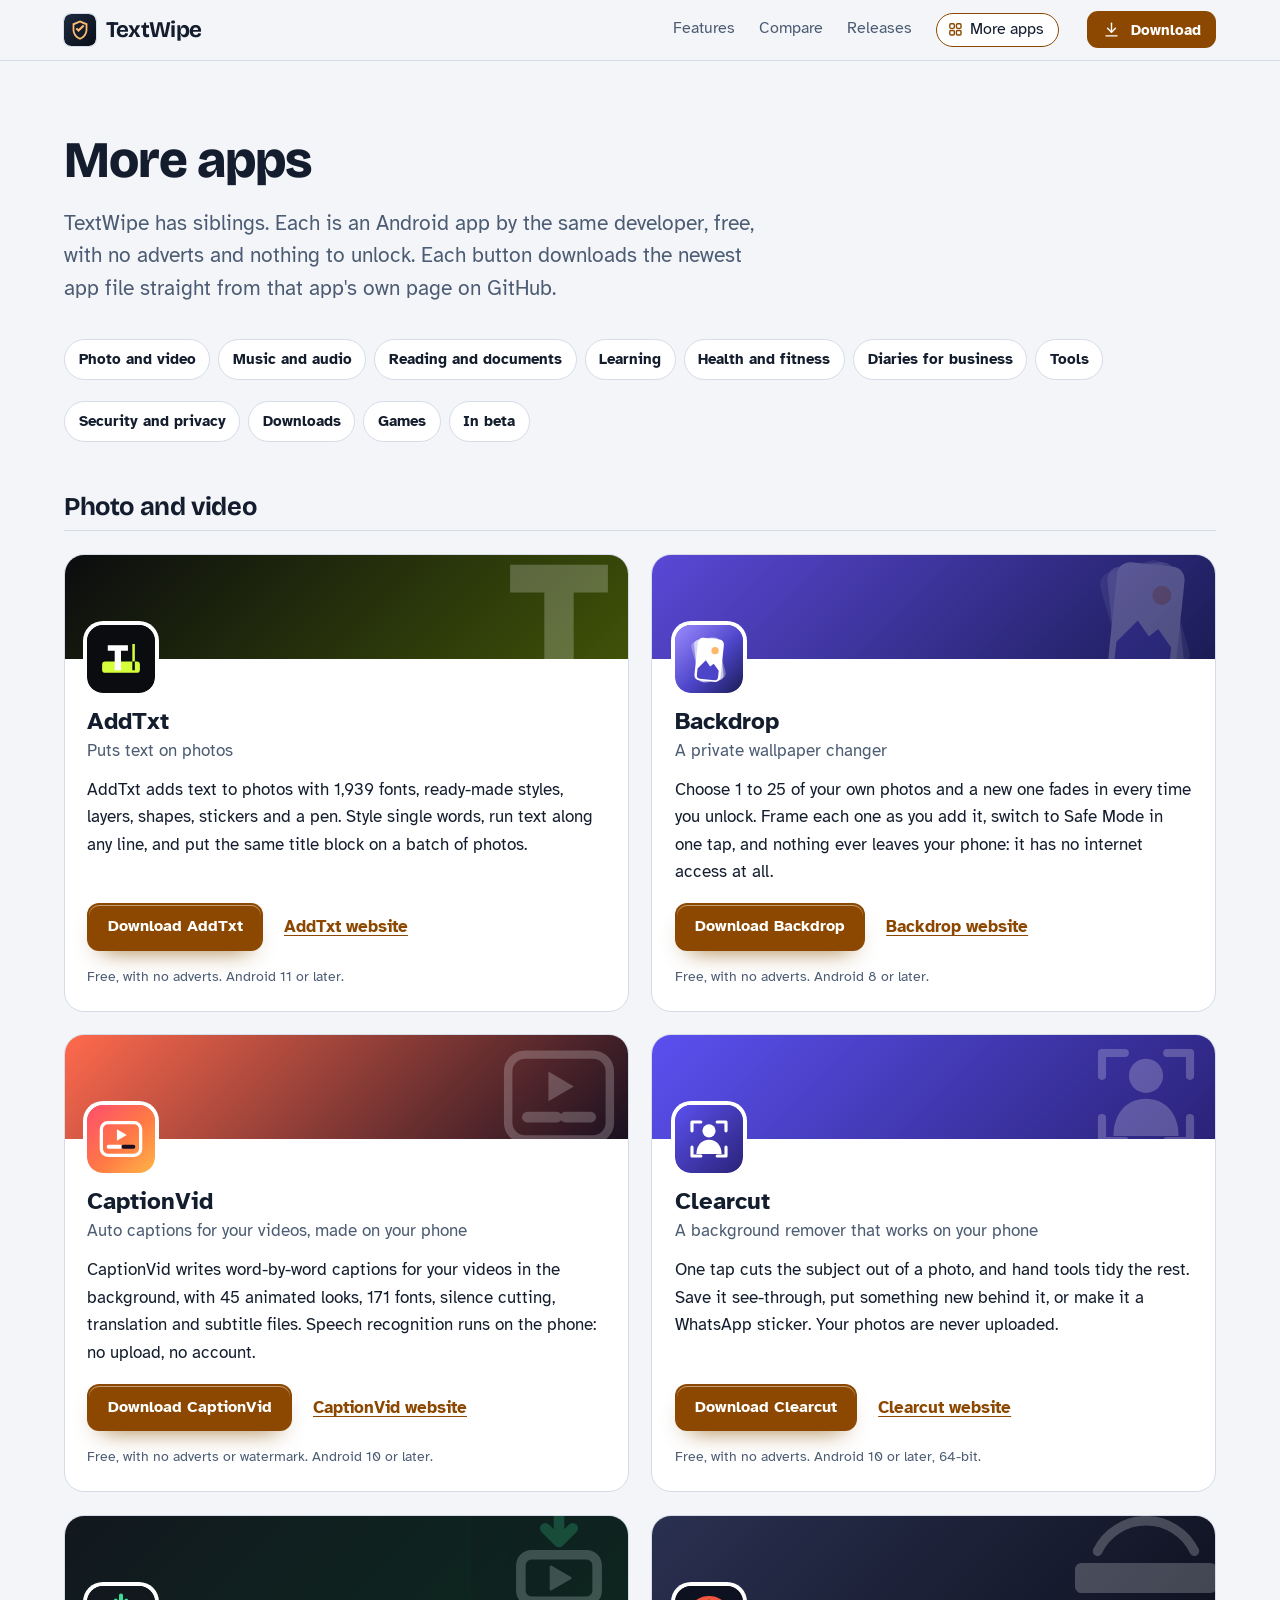
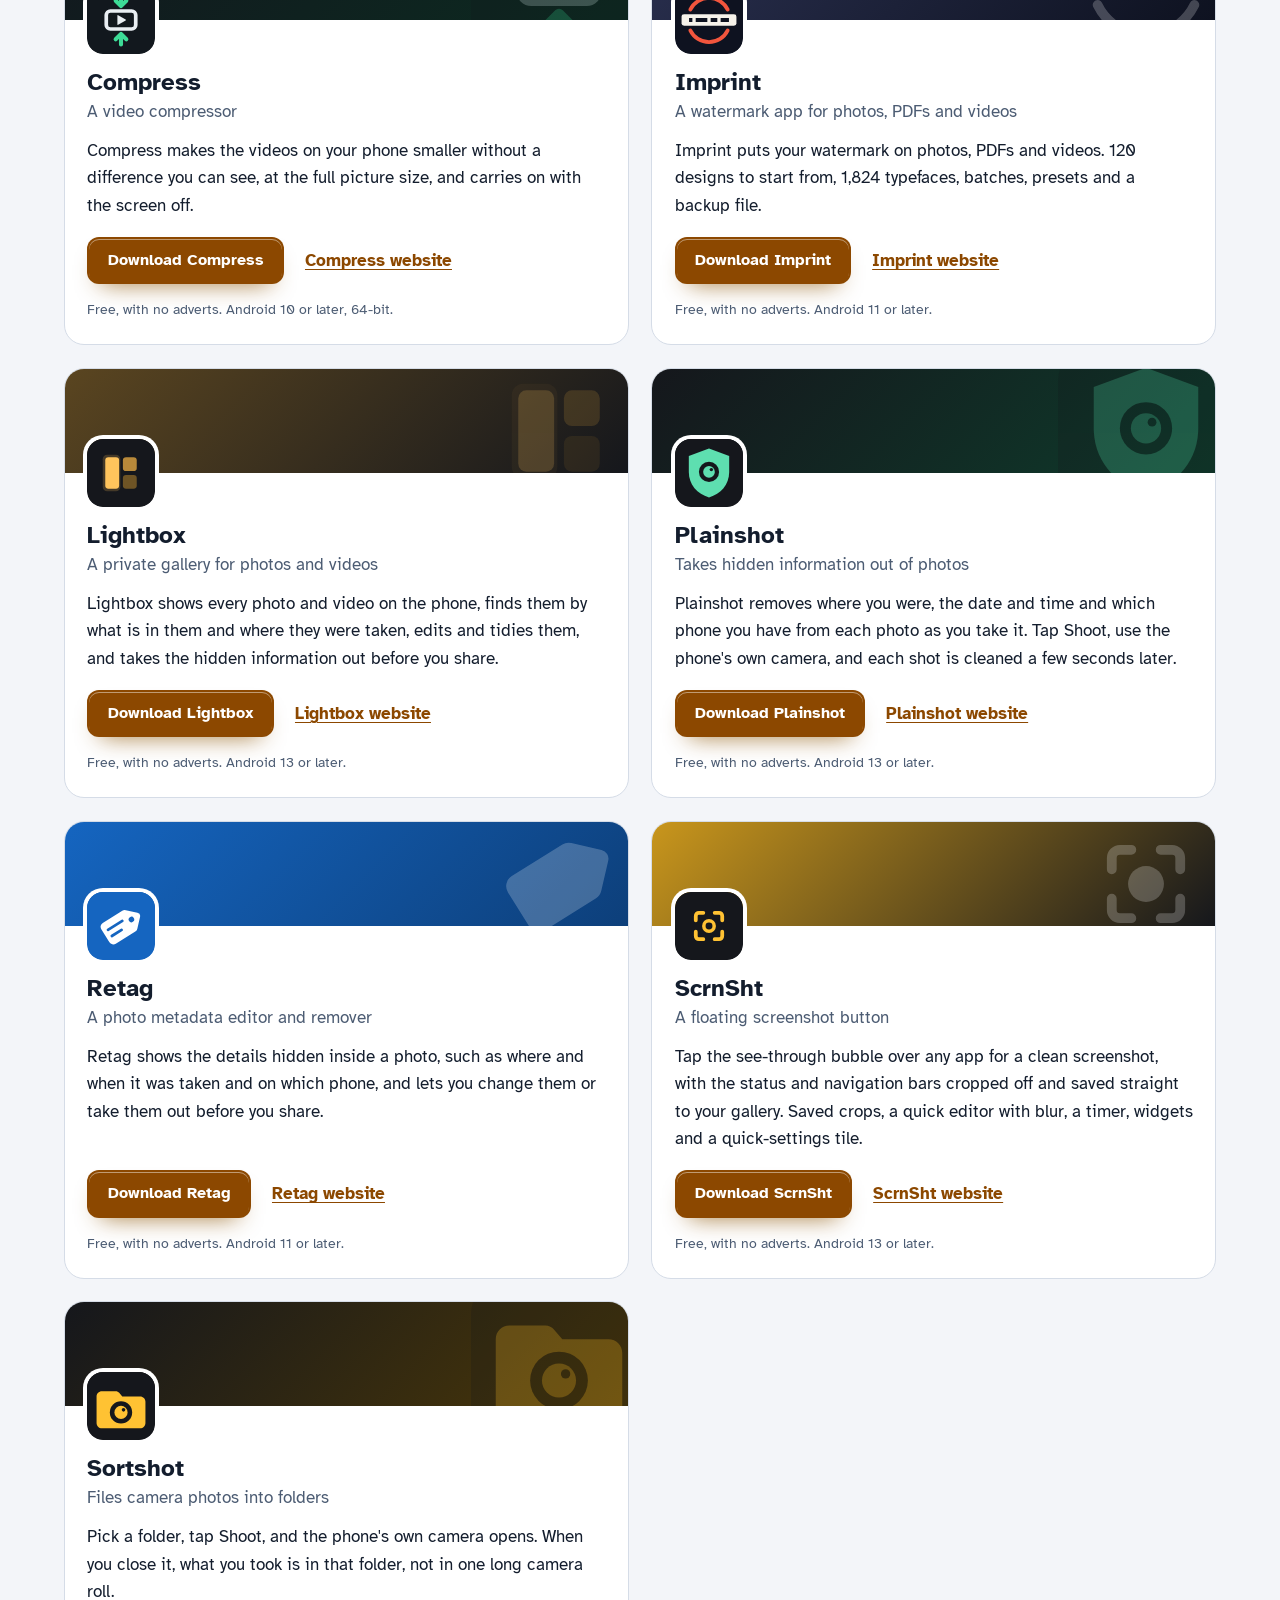
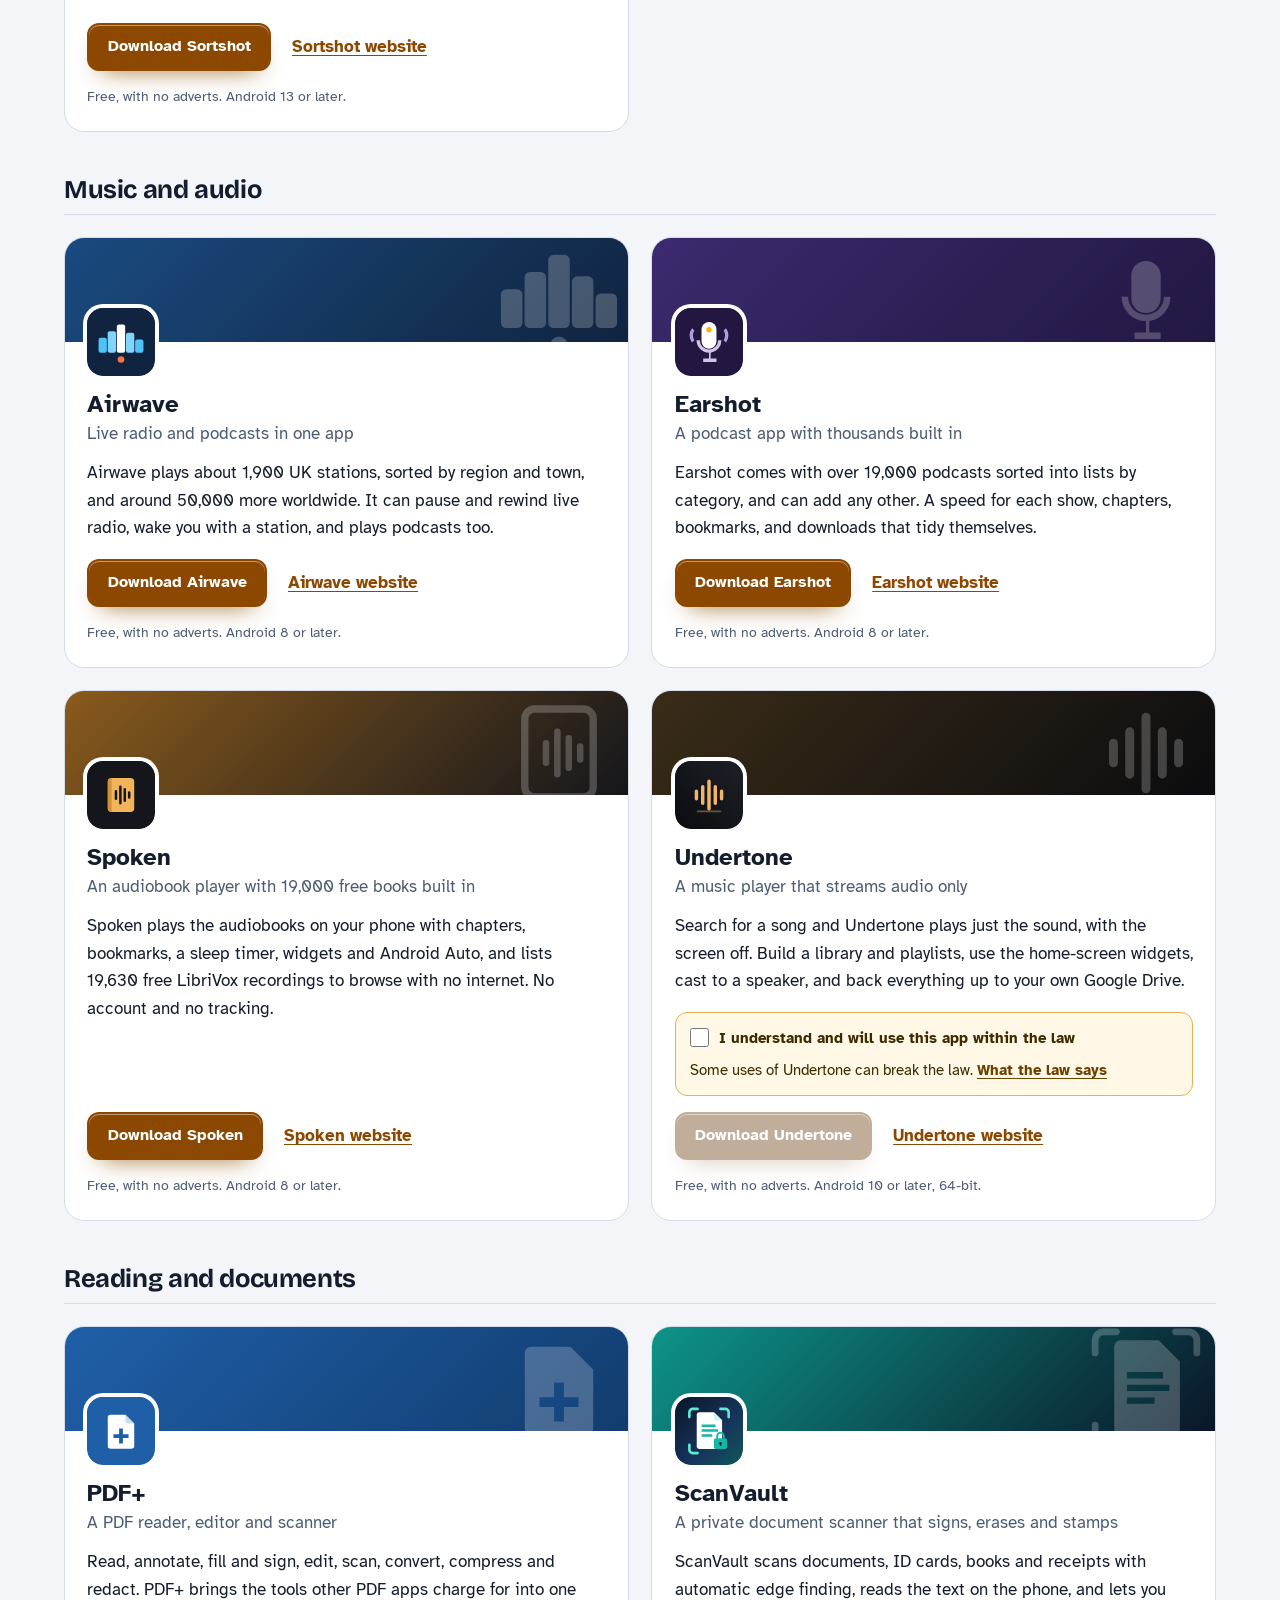
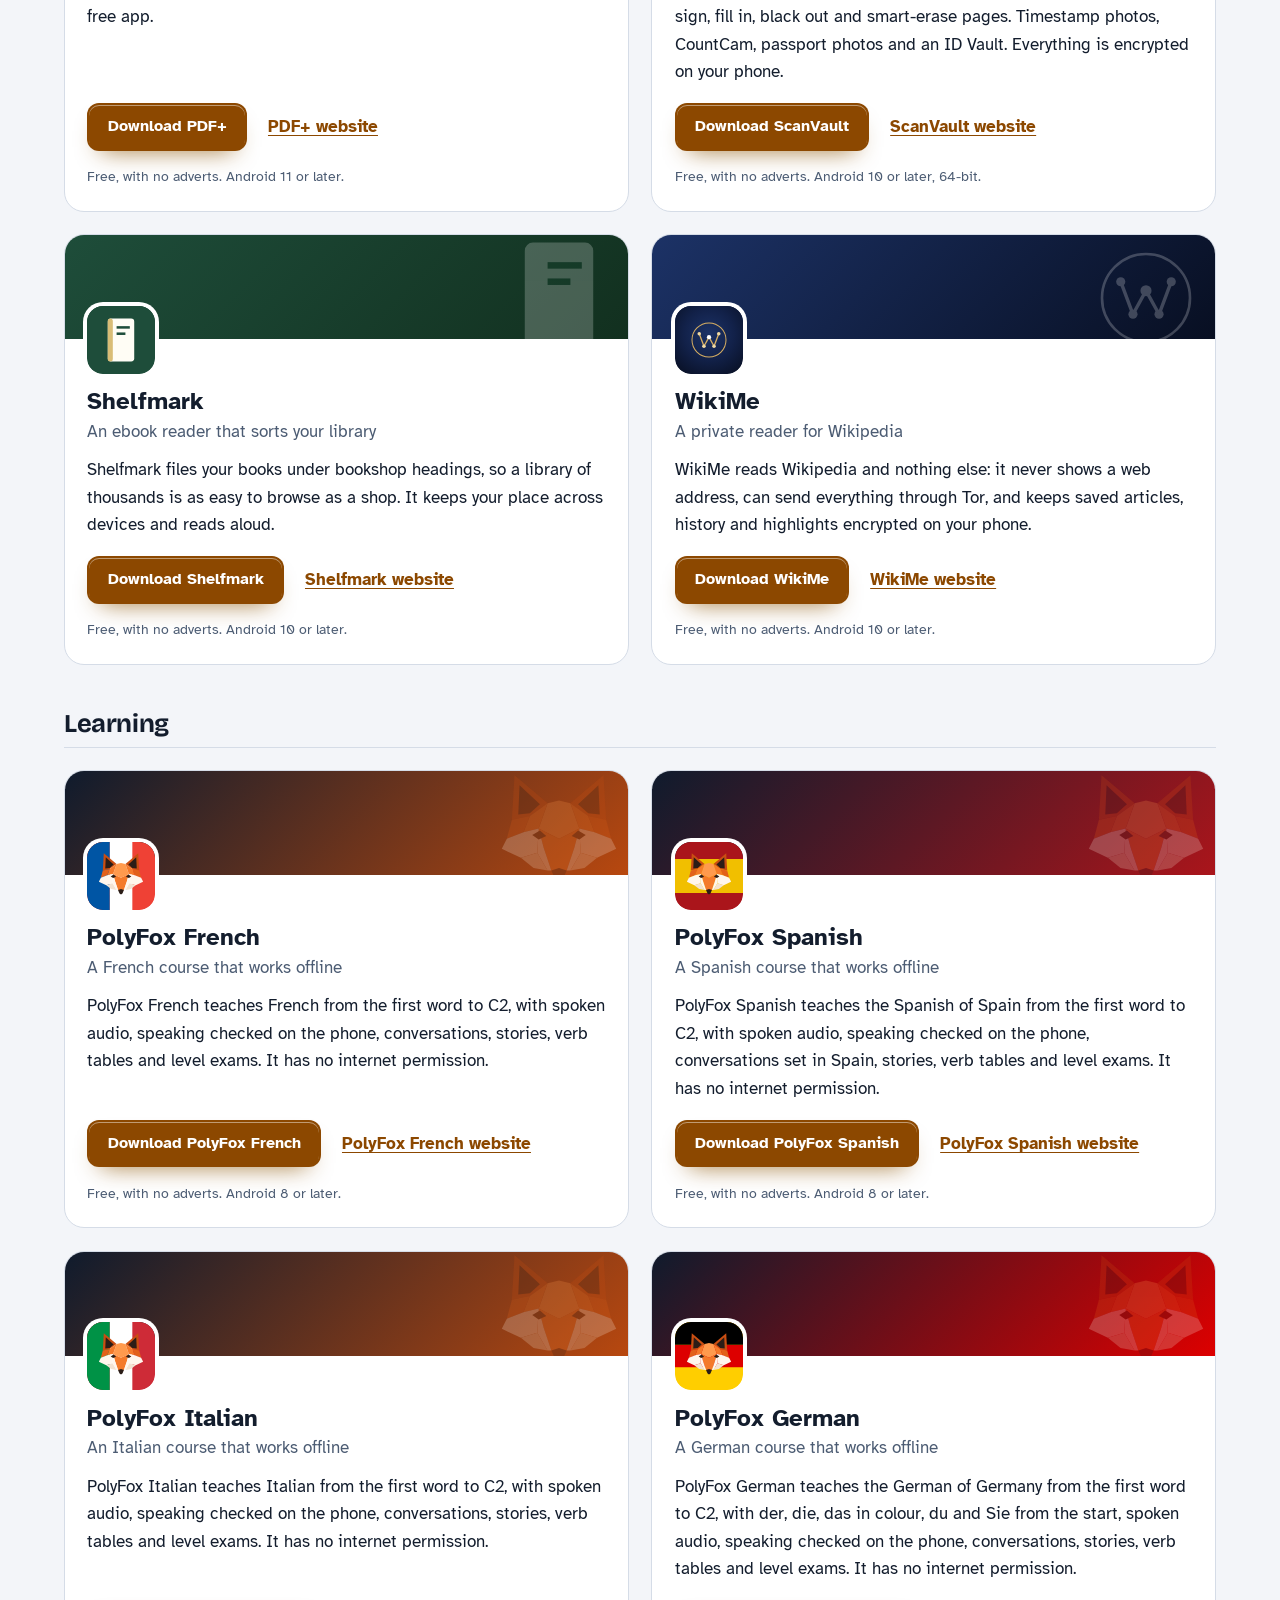
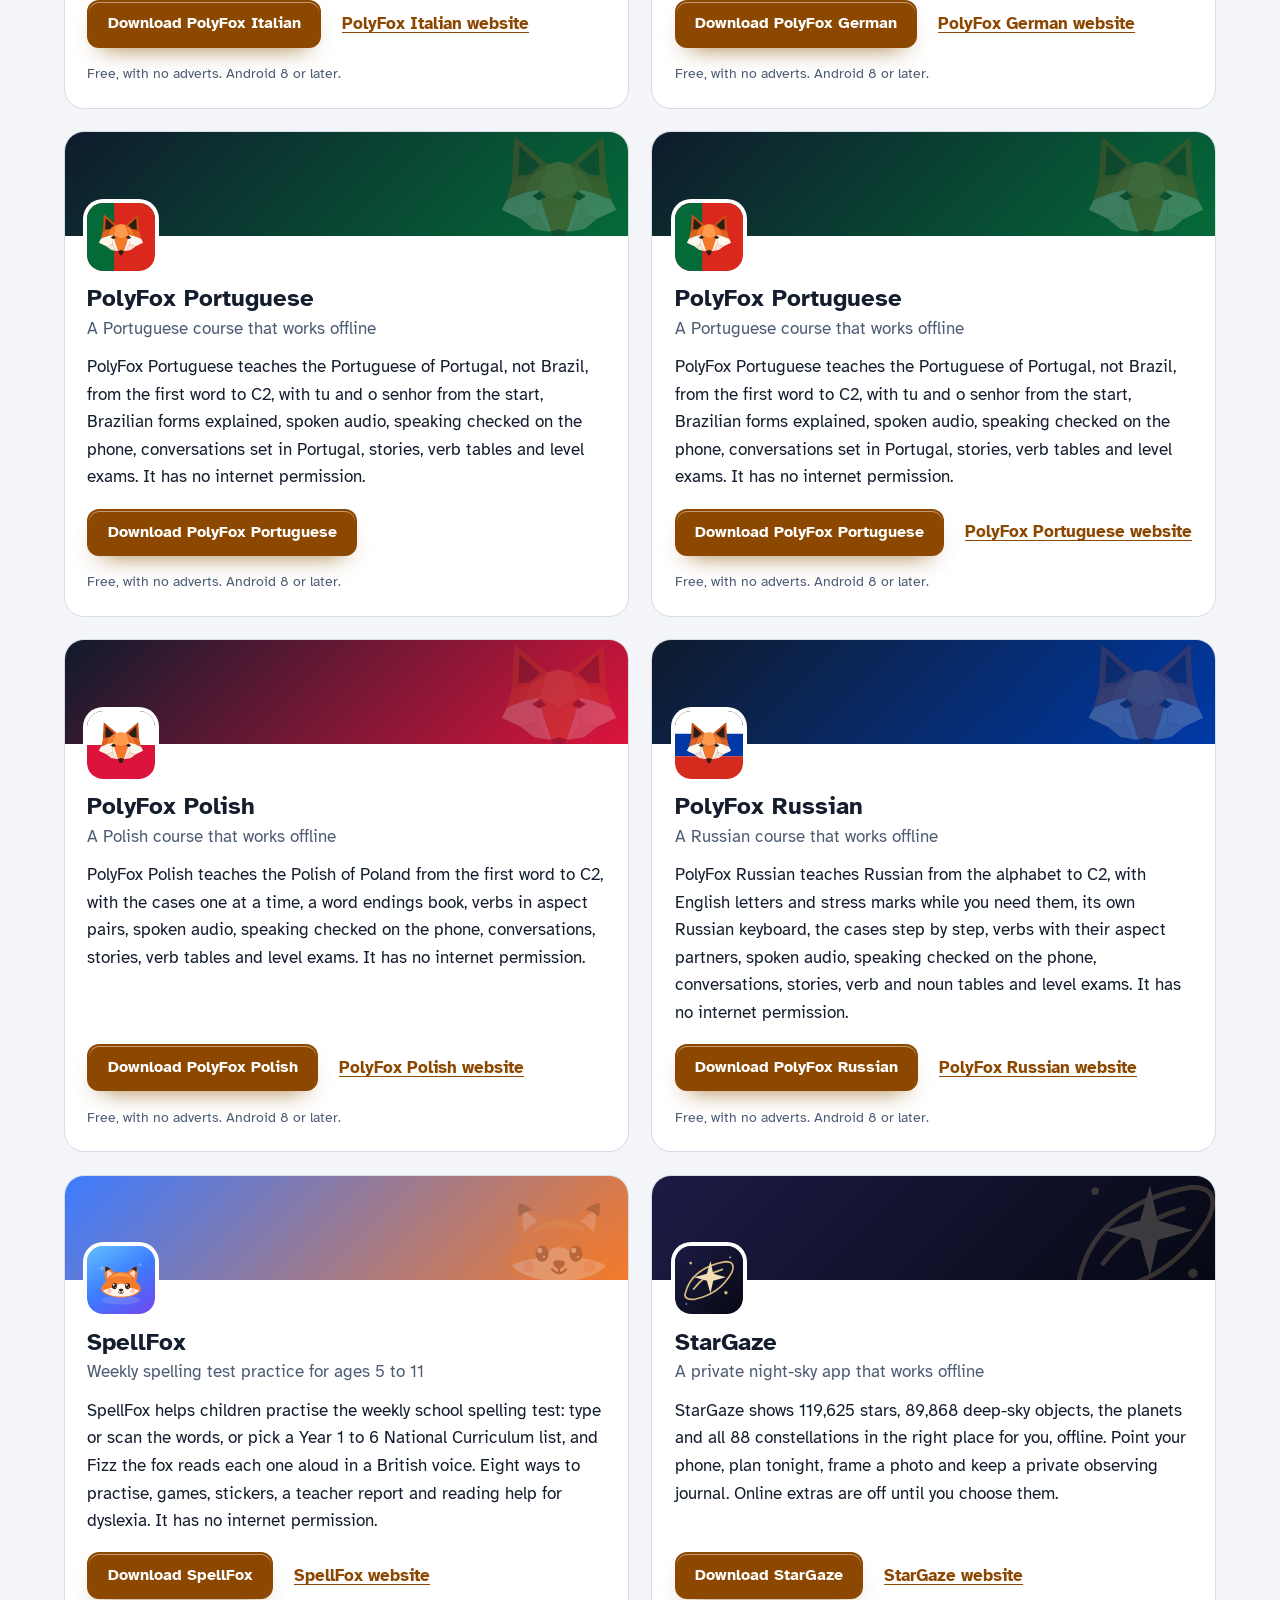
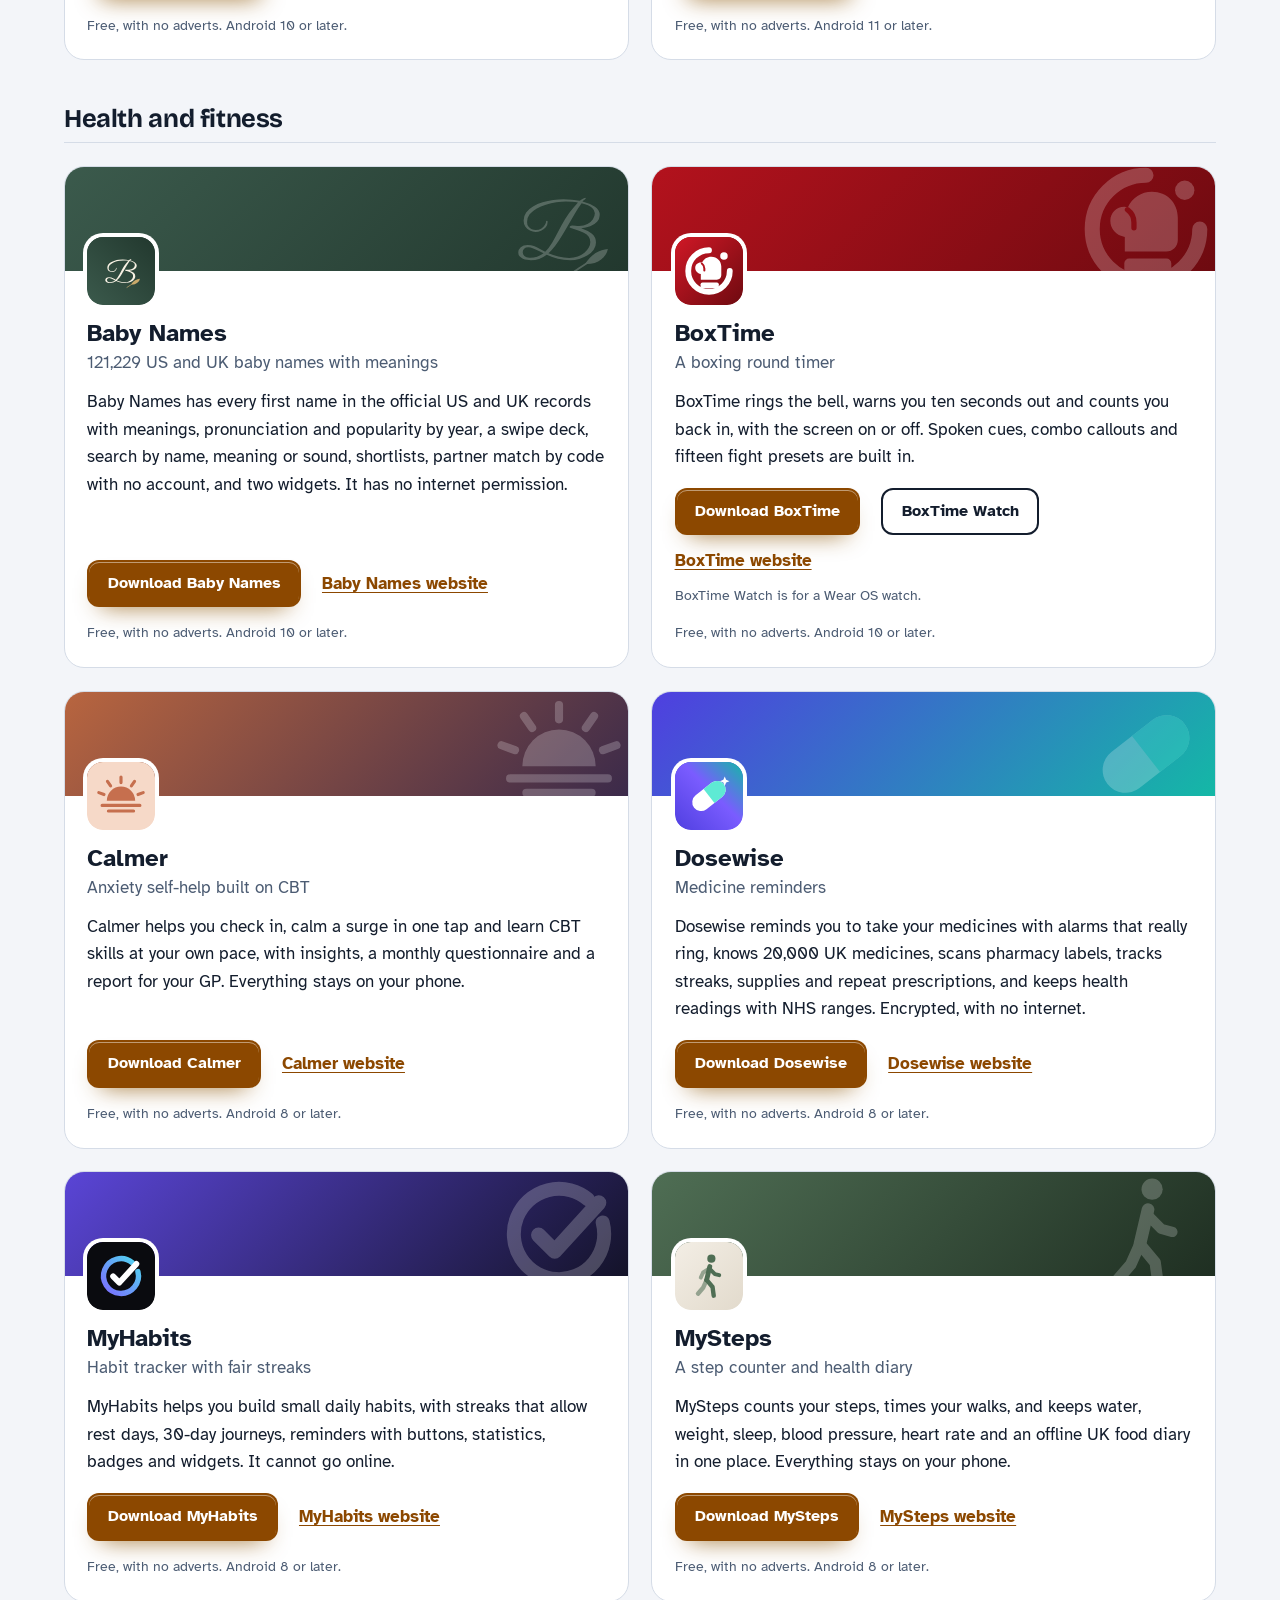
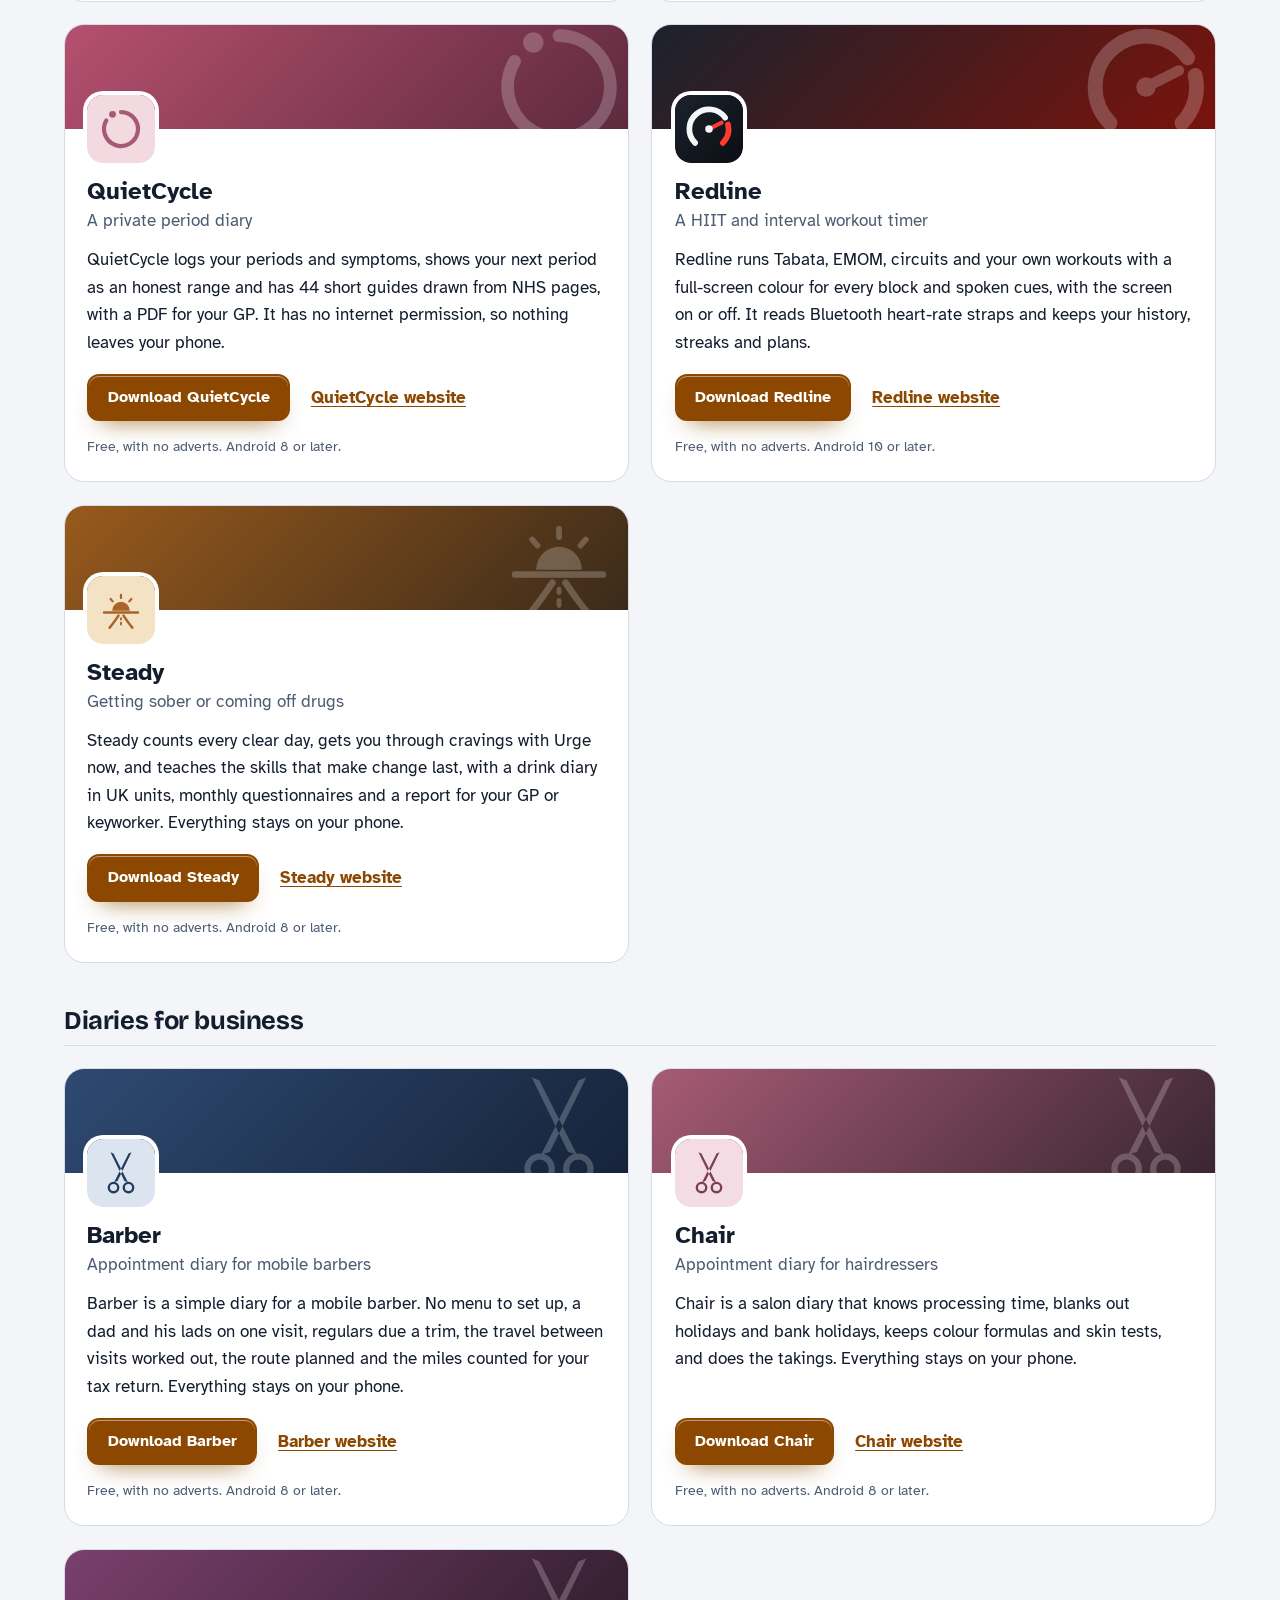
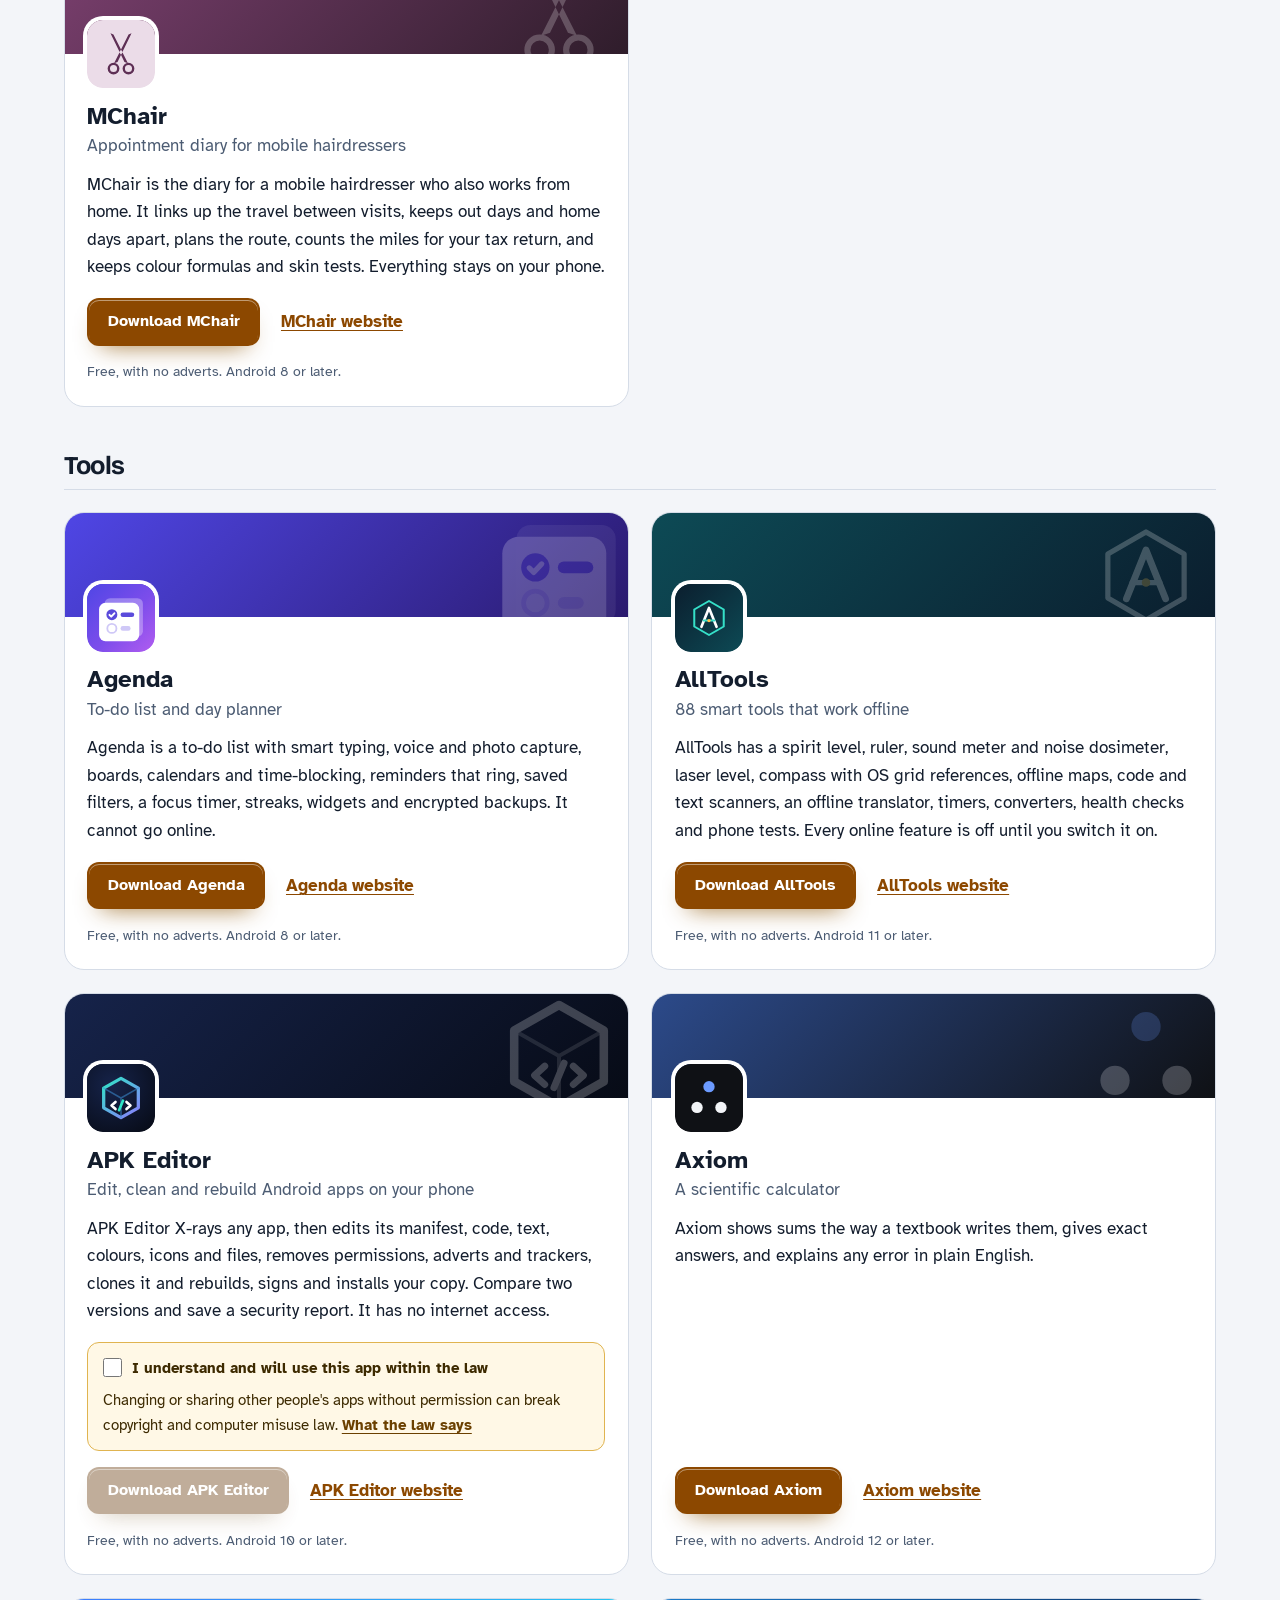
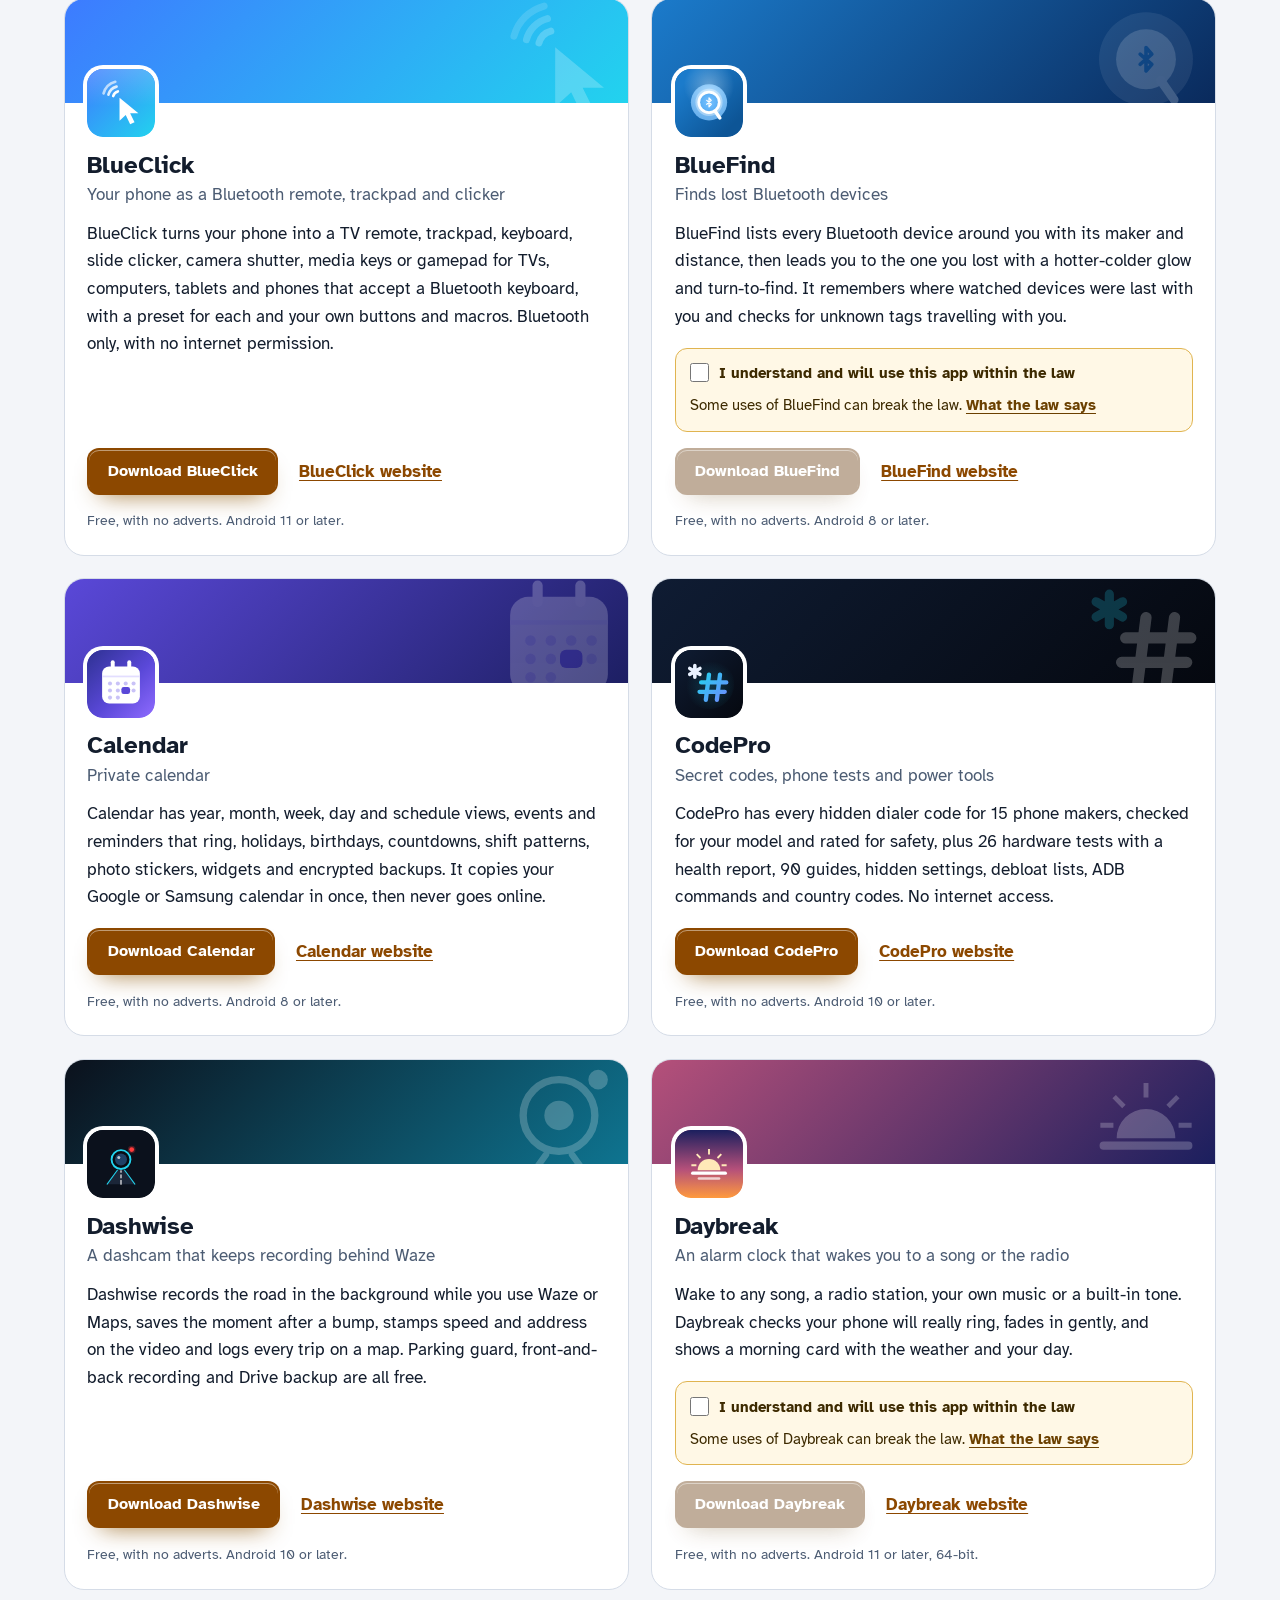
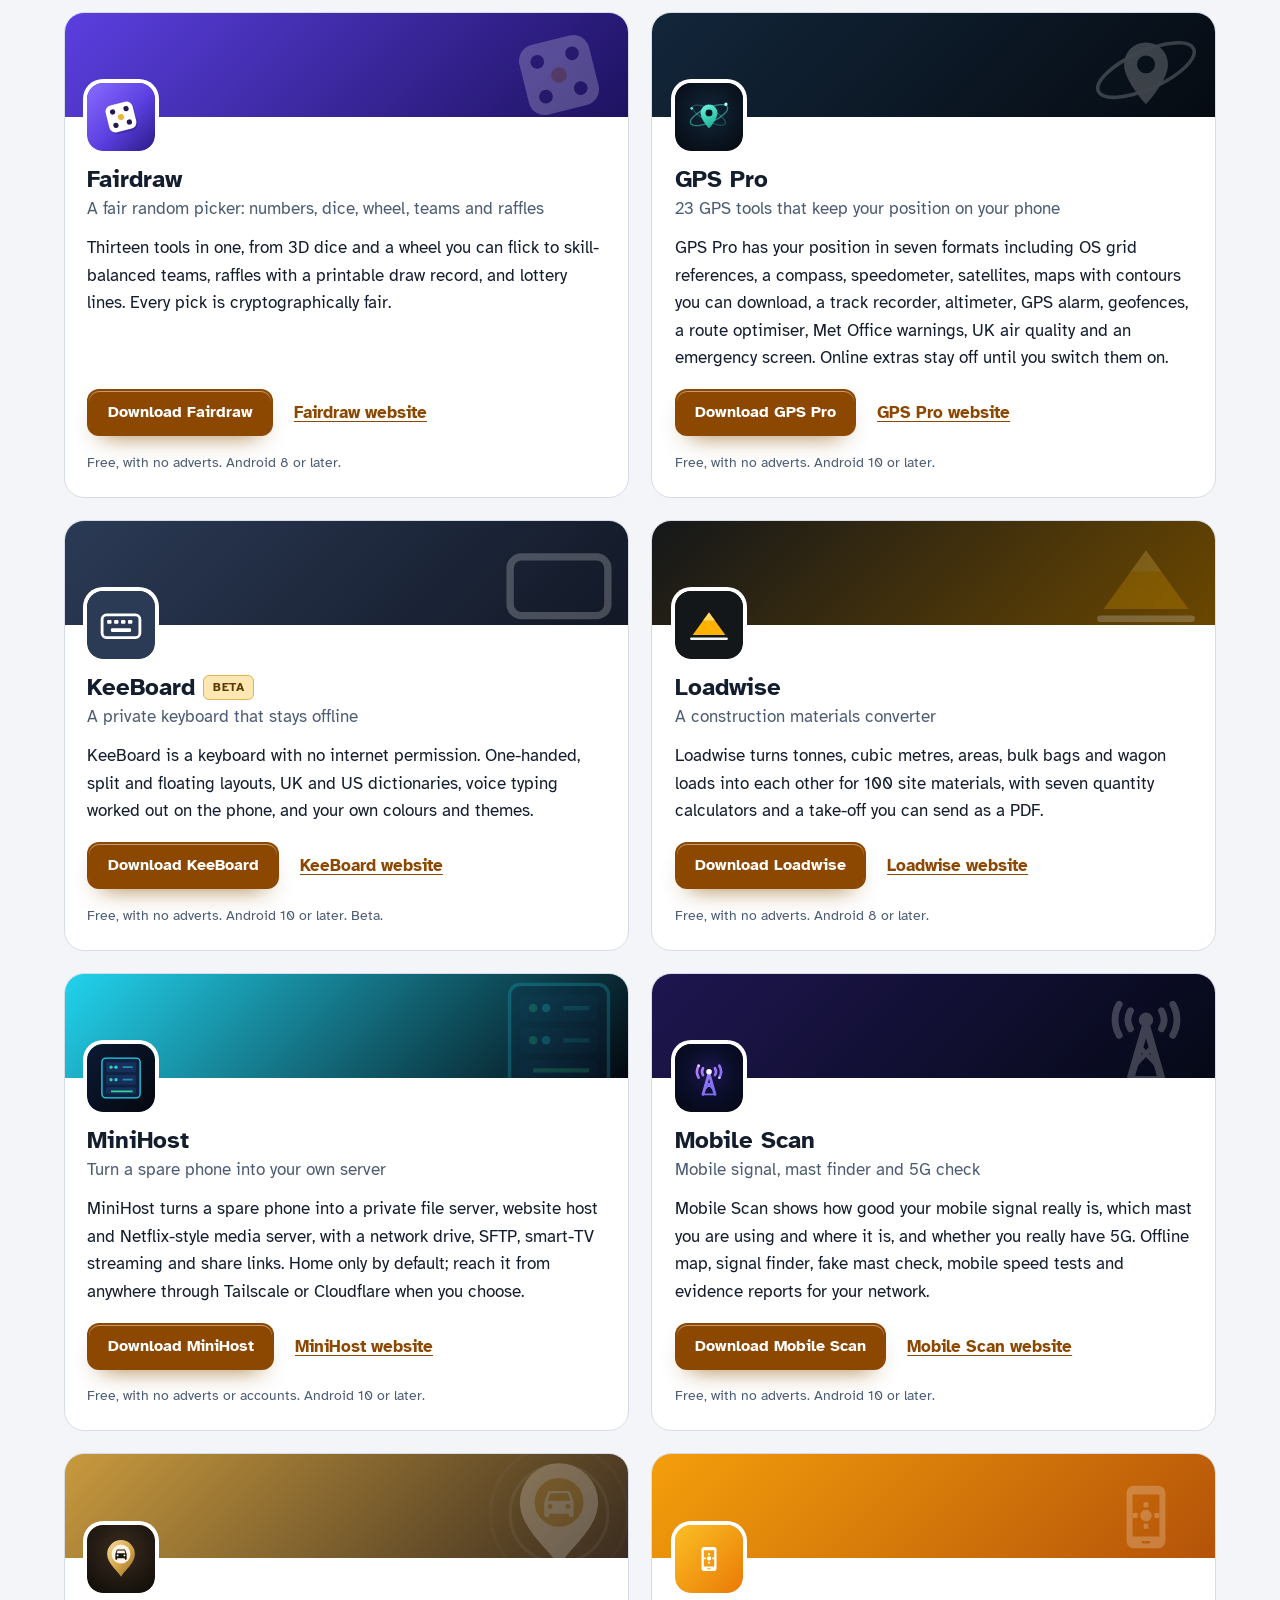
==== commit 71ad2689: "More apps: add SpellFox" ====
--- a/more-apps.html
+++ b/more-apps.html
@@ -4,7 +4,7 @@
 <meta charset="utf-8">
 <meta name="viewport" content="width=device-width, initial-scale=1">
 <title>More free Android apps from the maker of TextWipe</title>
-<meta name="description" content="All 98 free Android apps from the maker of TextWipe, in one list by category, each with its download and a link to its website.">
+<meta name="description" content="All 99 free Android apps from the maker of TextWipe, in one list by category, each with its download and a link to its website.">
 <meta name="author" content="Jonathan Jackson">
 <link rel="canonical" href="https://customgpter.github.io/textwipe/more-apps.html">
 <meta name="theme-color" content="#f3f5f9" media="(prefers-color-scheme: light)">
@@ -12,7 +12,7 @@
 <meta property="og:type" content="website">
 <meta property="og:site_name" content="TextWipe">
 <meta property="og:title" content="More free Android apps from the maker of TextWipe">
-<meta property="og:description" content="All 98 free Android apps from the maker of TextWipe, in one list by category, each with its download and a link to its website.">
+<meta property="og:description" content="All 99 free Android apps from the maker of TextWipe, in one list by category, each with its download and a link to its website.">
 <meta property="og:url" content="https://customgpter.github.io/textwipe/more-apps.html">
 <meta property="og:image" content="https://customgpter.github.io/textwipe/assets/og.png">
 <meta property="og:image:width" content="1200">
@@ -26,7 +26,7 @@
 <link rel="preload" href="./assets/fonts/atkinson-hyperlegible-latin-400-normal.woff2" as="font" type="font/woff2" crossorigin>
 <link rel="stylesheet" href="./assets/site.css?v=1">
 <link rel="stylesheet" href="./assets/house.css?v=1">
-<script type="application/ld+json">{"@context":"https://schema.org","@type":"ItemList","name":"Apps from the maker of TextWipe","url":"https://customgpter.github.io/textwipe/more-apps.html","itemListElement":[{"@type":"ListItem","position":1,"name":"AddTxt","url":"https://customgpter.github.io/addtxt/"},{"@type":"ListItem","position":2,"name":"Backdrop","url":"https://customgpter.github.io/backdrop/"},{"@type":"ListItem","position":3,"name":"CaptionVid","url":"https://customgpter.github.io/captionvid/"},{"@type":"ListItem","position":4,"name":"Clearcut","url":"https://customgpter.github.io/clearcut/"},{"@type":"ListItem","position":5,"name":"Compress","url":"https://customgpter.github.io/compress/"},{"@type":"ListItem","position":6,"name":"Imprint","url":"https://customgpter.github.io/imprint/"},{"@type":"ListItem","position":7,"name":"Lightbox","url":"https://customgpter.github.io/lightbox/"},{"@type":"ListItem","position":8,"name":"Plainshot","url":"https://customgpter.github.io/plainshot/"},{"@type":"ListItem","position":9,"name":"Retag","url":"https://customgpter.github.io/retag/"},{"@type":"ListItem","position":10,"name":"ScrnSht","url":"https://customgpter.github.io/scrnsht/"},{"@type":"ListItem","position":11,"name":"Sortshot","url":"https://customgpter.github.io/sortshot/"},{"@type":"ListItem","position":12,"name":"Airwave","url":"https://customgpter.github.io/airwave/"},{"@type":"ListItem","position":13,"name":"Earshot","url":"https://customgpter.github.io/earshot/"},{"@type":"ListItem","position":14,"name":"Spoken","url":"https://customgpter.github.io/spoken/"},{"@type":"ListItem","position":15,"name":"Undertone","url":"https://customgpter.github.io/undertone/"},{"@type":"ListItem","position":16,"name":"PDF+","url":"https://customgpter.github.io/pdfplus/"},{"@type":"ListItem","position":17,"name":"ScanVault","url":"https://customgpter.github.io/scanvault/"},{"@type":"ListItem","position":18,"name":"Shelfmark","url":"https://customgpter.github.io/shelfmark/"},{"@type":"ListItem","position":19,"name":"WikiMe","url":"https://customgpter.github.io/wikime/"},{"@type":"ListItem","position":20,"name":"PolyFox French","url":"https://customgpter.github.io/polyfox/"},{"@type":"ListItem","position":21,"name":"PolyFox German","url":"https://customgpter.github.io/polyfox-german/"},{"@type":"ListItem","position":22,"name":"PolyFox Portuguese","url":"https://customgpter.github.io/polyfox-portuguese/"},{"@type":"ListItem","position":23,"name":"PolyFox Polish","url":"https://customgpter.github.io/polyfox-polish/"},{"@type":"ListItem","position":24,"name":"PolyFox Russian","url":"https://customgpter.github.io/polyfox-russian/"},{"@type":"ListItem","position":25,"name":"StarGaze","url":"https://customgpter.github.io/stargaze/"},{"@type":"ListItem","position":26,"name":"Baby Names","url":"https://customgpter.github.io/babynames/"},{"@type":"ListItem","position":27,"name":"BoxTime","url":"https://customgpter.github.io/boxtime/"},{"@type":"ListItem","position":28,"name":"Calmer","url":"https://customgpter.github.io/calmer/"},{"@type":"ListItem","position":29,"name":"Dosewise","url":"https://customgpter.github.io/dosewise/"},{"@type":"ListItem","position":30,"name":"MyHabits","url":"https://customgpter.github.io/myhabits/"},{"@type":"ListItem","position":31,"name":"MySteps","url":"https://customgpter.github.io/mysteps/"},{"@type":"ListItem","position":32,"name":"QuietCycle","url":"https://customgpter.github.io/quietcycle/"},{"@type":"ListItem","position":33,"name":"Redline","url":"https://customgpter.github.io/redline/"},{"@type":"ListItem","position":34,"name":"Steady","url":"https://customgpter.github.io/steady/"},{"@type":"ListItem","position":35,"name":"Barber","url":"https://customgpter.github.io/barber/"},{"@type":"ListItem","position":36,"name":"Chair","url":"https://customgpter.github.io/chair/"},{"@type":"ListItem","position":37,"name":"MChair","url":"https://customgpter.github.io/mchair/"},{"@type":"ListItem","position":38,"name":"Agenda","url":"https://customgpter.github.io/agenda/"},{"@type":"ListItem","position":39,"name":"AllTools","url":"https://customgpter.github.io/alltools/"},{"@type":"ListItem","position":40,"name":"APK Editor","url":"https://customgpter.github.io/apkeditor/"},{"@type":"ListItem","position":41,"name":"Axiom","url":"https://customgpter.github.io/axiom/"},{"@type":"ListItem","position":42,"name":"BlueClick","url":"https://customgpter.github.io/blueclick/"},{"@type":"ListItem","position":43,"name":"BlueFind","url":"https://customgpter.github.io/bluefind/"},{"@type":"ListItem","position":44,"name":"Calendar","url":"https://customgpter.github.io/calendar/"},{"@type":"ListItem","position":45,"name":"CodePro","url":"https://customgpter.github.io/codepro/"},{"@type":"ListItem","position":46,"name":"Dashwise","url":"https://customgpter.github.io/dashwise/"},{"@type":"ListItem","position":47,"name":"Daybreak","url":"https://customgpter.github.io/daybreak/"},{"@type":"ListItem","position":48,"name":"Fairdraw","url":"https://customgpter.github.io/fairdraw/"},{"@type":"ListItem","position":49,"name":"GPS Pro","url":"https://customgpter.github.io/gpspro/"},{"@type":"ListItem","position":50,"name":"KeeBoard","url":"https://customgpter.github.io/keeboard/"},{"@type":"ListItem","position":51,"name":"Loadwise","url":"https://customgpter.github.io/loadwise/"},{"@type":"ListItem","position":52,"name":"MiniHost","url":"https://customgpter.github.io/minihost/"},{"@type":"ListItem","position":53,"name":"Mobile Scan","url":"https://customgpter.github.io/mobilescan/"},{"@type":"ListItem","position":54,"name":"Parkwise","url":"https://customgpter.github.io/parkwise/"},{"@type":"ListItem","position":55,"name":"Pocketmind","url":"https://customgpter.github.io/pocketmind/"},{"@type":"ListItem","position":56,"name":"Refine","url":"https://customgpter.github.io/refine/"},{"@type":"ListItem","position":57,"name":"Shiftwise","url":"https://customgpter.github.io/shiftwise/"},{"@type":"ListItem","position":58,"name":"SimpleCalc","url":"https://customgpter.github.io/simplecalc/"},{"@type":"ListItem","position":59,"name":"Skyline","url":"https://customgpter.github.io/skyline/"},{"@type":"ListItem","position":60,"name":"Slipway","url":"https://customgpter.github.io/slipway/"},{"@type":"ListItem","position":61,"name":"Tagger","url":"https://customgpter.github.io/tagger/"},{"@type":"ListItem","position":62,"name":"TotalClean","url":"https://customgpter.github.io/totalclean/"},{"@type":"ListItem","position":63,"name":"TVLink","url":"https://customgpter.github.io/tvlink/"},{"@type":"ListItem","position":64,"name":"Unbox","url":"https://customgpter.github.io/unbox/"},{"@type":"ListItem","position":65,"name":"WhatsKeep","url":"https://customgpter.github.io/whatskeep/"},{"@type":"ListItem","position":66,"name":"WiFi Scan","url":"https://customgpter.github.io/wifiscan/"},{"@type":"ListItem","position":67,"name":"Auditly","url":"https://customgpter.github.io/auditly/"},{"@type":"ListItem","position":68,"name":"Backchannel","url":"https://customgpter.github.io/backchannel/"},{"@type":"ListItem","position":69,"name":"ENotes","url":"https://customgpter.github.io/enotes/"},{"@type":"ListItem","position":70,"name":"FindMe","url":"https://customgpter.github.io/findme/"},{"@type":"ListItem","position":71,"name":"iLock","url":"https://customgpter.github.io/ilock/"},{"@type":"ListItem","position":72,"name":"ImSafe","url":"https://customgpter.github.io/imsafe/"},{"@type":"ListItem","position":73,"name":"IShred","url":"https://customgpter.github.io/ishred/"},{"@type":"ListItem","position":74,"name":"LockBox","url":"https://customgpter.github.io/lockbox/"},{"@type":"ListItem","position":75,"name":"PassVault","url":"https://customgpter.github.io/passvault/"},{"@type":"ListItem","position":76,"name":"SpyFind","url":"https://customgpter.github.io/spyfind/"},{"@type":"ListItem","position":77,"name":"TextWipe","url":"https://customgpter.github.io/textwipe/"},{"@type":"ListItem","position":78,"name":"Tracewire","url":"https://customgpter.github.io/tracewire/"},{"@type":"ListItem","position":79,"name":"Vigil","url":"https://customgpter.github.io/vigil/"},{"@type":"ListItem","position":80,"name":"Grab","url":"https://customgpter.github.io/grab/"},{"@type":"ListItem","position":81,"name":"Swarm","url":"https://customgpter.github.io/swarm/"},{"@type":"ListItem","position":82,"name":"Plane Games","url":"https://customgpter.github.io/plane-games/"},{"@type":"ListItem","position":83,"name":"Ninefold","url":"https://customgpter.github.io/ninefold/"},{"@type":"ListItem","position":84,"name":"Cubewise","url":"https://customgpter.github.io/cubewise/"},{"@type":"ListItem","position":85,"name":"Tilewise","url":"https://customgpter.github.io/tilewise/"},{"@type":"ListItem","position":86,"name":"Letterwise","url":"https://customgpter.github.io/letterwise/"},{"@type":"ListItem","position":87,"name":"Kingside","url":"https://customgpter.github.io/kingside/"},{"@type":"ListItem","position":88,"name":"Deckhand","url":"https://customgpter.github.io/deckhand/"},{"@type":"ListItem","position":89,"name":"SNESForge","url":"https://customgpter.github.io/snesforge/"},{"@type":"ListItem","position":90,"name":"Fame Boy","url":"https://customgpter.github.io/fameboy/"},{"@type":"ListItem","position":91,"name":"PSPPro","url":"https://customgpter.github.io/psppro/"},{"@type":"ListItem","position":92,"name":"MegaGen","url":"https://customgpter.github.io/megagen/"},{"@type":"ListItem","position":93,"name":"QVR","url":"https://customgpter.github.io/qvr/"},{"@type":"ListItem","position":94,"name":"QVR Watch","url":"https://customgpter.github.io/qvr-watch/"},{"@type":"ListItem","position":95,"name":"QVRLite","url":"https://customgpter.github.io/qvrlite/"},{"@type":"ListItem","position":96,"name":"Onionz","url":"https://customgpter.github.io/onionz/"},{"@type":"ListItem","position":97,"name":"OnionzWeb","url":"https://customgpter.github.io/onionzweb/"}]}</script>
+<script type="application/ld+json">{"@context":"https://schema.org","@type":"ItemList","name":"Apps from the maker of TextWipe","url":"https://customgpter.github.io/textwipe/more-apps.html","itemListElement":[{"@type":"ListItem","position":1,"name":"AddTxt","url":"https://customgpter.github.io/addtxt/"},{"@type":"ListItem","position":2,"name":"Backdrop","url":"https://customgpter.github.io/backdrop/"},{"@type":"ListItem","position":3,"name":"CaptionVid","url":"https://customgpter.github.io/captionvid/"},{"@type":"ListItem","position":4,"name":"Clearcut","url":"https://customgpter.github.io/clearcut/"},{"@type":"ListItem","position":5,"name":"Compress","url":"https://customgpter.github.io/compress/"},{"@type":"ListItem","position":6,"name":"Imprint","url":"https://customgpter.github.io/imprint/"},{"@type":"ListItem","position":7,"name":"Lightbox","url":"https://customgpter.github.io/lightbox/"},{"@type":"ListItem","position":8,"name":"Plainshot","url":"https://customgpter.github.io/plainshot/"},{"@type":"ListItem","position":9,"name":"Retag","url":"https://customgpter.github.io/retag/"},{"@type":"ListItem","position":10,"name":"ScrnSht","url":"https://customgpter.github.io/scrnsht/"},{"@type":"ListItem","position":11,"name":"Sortshot","url":"https://customgpter.github.io/sortshot/"},{"@type":"ListItem","position":12,"name":"Airwave","url":"https://customgpter.github.io/airwave/"},{"@type":"ListItem","position":13,"name":"Earshot","url":"https://customgpter.github.io/earshot/"},{"@type":"ListItem","position":14,"name":"Spoken","url":"https://customgpter.github.io/spoken/"},{"@type":"ListItem","position":15,"name":"Undertone","url":"https://customgpter.github.io/undertone/"},{"@type":"ListItem","position":16,"name":"PDF+","url":"https://customgpter.github.io/pdfplus/"},{"@type":"ListItem","position":17,"name":"ScanVault","url":"https://customgpter.github.io/scanvault/"},{"@type":"ListItem","position":18,"name":"Shelfmark","url":"https://customgpter.github.io/shelfmark/"},{"@type":"ListItem","position":19,"name":"WikiMe","url":"https://customgpter.github.io/wikime/"},{"@type":"ListItem","position":20,"name":"PolyFox French","url":"https://customgpter.github.io/polyfox/"},{"@type":"ListItem","position":21,"name":"PolyFox German","url":"https://customgpter.github.io/polyfox-german/"},{"@type":"ListItem","position":22,"name":"PolyFox Portuguese","url":"https://customgpter.github.io/polyfox-portuguese/"},{"@type":"ListItem","position":23,"name":"PolyFox Polish","url":"https://customgpter.github.io/polyfox-polish/"},{"@type":"ListItem","position":24,"name":"PolyFox Russian","url":"https://customgpter.github.io/polyfox-russian/"},{"@type":"ListItem","position":25,"name":"SpellFox","url":"https://customgpter.github.io/spellfox/"},{"@type":"ListItem","position":26,"name":"StarGaze","url":"https://customgpter.github.io/stargaze/"},{"@type":"ListItem","position":27,"name":"Baby Names","url":"https://customgpter.github.io/babynames/"},{"@type":"ListItem","position":28,"name":"BoxTime","url":"https://customgpter.github.io/boxtime/"},{"@type":"ListItem","position":29,"name":"Calmer","url":"https://customgpter.github.io/calmer/"},{"@type":"ListItem","position":30,"name":"Dosewise","url":"https://customgpter.github.io/dosewise/"},{"@type":"ListItem","position":31,"name":"MyHabits","url":"https://customgpter.github.io/myhabits/"},{"@type":"ListItem","position":32,"name":"MySteps","url":"https://customgpter.github.io/mysteps/"},{"@type":"ListItem","position":33,"name":"QuietCycle","url":"https://customgpter.github.io/quietcycle/"},{"@type":"ListItem","position":34,"name":"Redline","url":"https://customgpter.github.io/redline/"},{"@type":"ListItem","position":35,"name":"Steady","url":"https://customgpter.github.io/steady/"},{"@type":"ListItem","position":36,"name":"Barber","url":"https://customgpter.github.io/barber/"},{"@type":"ListItem","position":37,"name":"Chair","url":"https://customgpter.github.io/chair/"},{"@type":"ListItem","position":38,"name":"MChair","url":"https://customgpter.github.io/mchair/"},{"@type":"ListItem","position":39,"name":"Agenda","url":"https://customgpter.github.io/agenda/"},{"@type":"ListItem","position":40,"name":"AllTools","url":"https://customgpter.github.io/alltools/"},{"@type":"ListItem","position":41,"name":"APK Editor","url":"https://customgpter.github.io/apkeditor/"},{"@type":"ListItem","position":42,"name":"Axiom","url":"https://customgpter.github.io/axiom/"},{"@type":"ListItem","position":43,"name":"BlueClick","url":"https://customgpter.github.io/blueclick/"},{"@type":"ListItem","position":44,"name":"BlueFind","url":"https://customgpter.github.io/bluefind/"},{"@type":"ListItem","position":45,"name":"Calendar","url":"https://customgpter.github.io/calendar/"},{"@type":"ListItem","position":46,"name":"CodePro","url":"https://customgpter.github.io/codepro/"},{"@type":"ListItem","position":47,"name":"Dashwise","url":"https://customgpter.github.io/dashwise/"},{"@type":"ListItem","position":48,"name":"Daybreak","url":"https://customgpter.github.io/daybreak/"},{"@type":"ListItem","position":49,"name":"Fairdraw","url":"https://customgpter.github.io/fairdraw/"},{"@type":"ListItem","position":50,"name":"GPS Pro","url":"https://customgpter.github.io/gpspro/"},{"@type":"ListItem","position":51,"name":"KeeBoard","url":"https://customgpter.github.io/keeboard/"},{"@type":"ListItem","position":52,"name":"Loadwise","url":"https://customgpter.github.io/loadwise/"},{"@type":"ListItem","position":53,"name":"MiniHost","url":"https://customgpter.github.io/minihost/"},{"@type":"ListItem","position":54,"name":"Mobile Scan","url":"https://customgpter.github.io/mobilescan/"},{"@type":"ListItem","position":55,"name":"Parkwise","url":"https://customgpter.github.io/parkwise/"},{"@type":"ListItem","position":56,"name":"Pocketmind","url":"https://customgpter.github.io/pocketmind/"},{"@type":"ListItem","position":57,"name":"Refine","url":"https://customgpter.github.io/refine/"},{"@type":"ListItem","position":58,"name":"Shiftwise","url":"https://customgpter.github.io/shiftwise/"},{"@type":"ListItem","position":59,"name":"SimpleCalc","url":"https://customgpter.github.io/simplecalc/"},{"@type":"ListItem","position":60,"name":"Skyline","url":"https://customgpter.github.io/skyline/"},{"@type":"ListItem","position":61,"name":"Slipway","url":"https://customgpter.github.io/slipway/"},{"@type":"ListItem","position":62,"name":"Tagger","url":"https://customgpter.github.io/tagger/"},{"@type":"ListItem","position":63,"name":"TotalClean","url":"https://customgpter.github.io/totalclean/"},{"@type":"ListItem","position":64,"name":"TVLink","url":"https://customgpter.github.io/tvlink/"},{"@type":"ListItem","position":65,"name":"Unbox","url":"https://customgpter.github.io/unbox/"},{"@type":"ListItem","position":66,"name":"WhatsKeep","url":"https://customgpter.github.io/whatskeep/"},{"@type":"ListItem","position":67,"name":"WiFi Scan","url":"https://customgpter.github.io/wifiscan/"},{"@type":"ListItem","position":68,"name":"Auditly","url":"https://customgpter.github.io/auditly/"},{"@type":"ListItem","position":69,"name":"Backchannel","url":"https://customgpter.github.io/backchannel/"},{"@type":"ListItem","position":70,"name":"ENotes","url":"https://customgpter.github.io/enotes/"},{"@type":"ListItem","position":71,"name":"FindMe","url":"https://customgpter.github.io/findme/"},{"@type":"ListItem","position":72,"name":"iLock","url":"https://customgpter.github.io/ilock/"},{"@type":"ListItem","position":73,"name":"ImSafe","url":"https://customgpter.github.io/imsafe/"},{"@type":"ListItem","position":74,"name":"IShred","url":"https://customgpter.github.io/ishred/"},{"@type":"ListItem","position":75,"name":"LockBox","url":"https://customgpter.github.io/lockbox/"},{"@type":"ListItem","position":76,"name":"PassVault","url":"https://customgpter.github.io/passvault/"},{"@type":"ListItem","position":77,"name":"SpyFind","url":"https://customgpter.github.io/spyfind/"},{"@type":"ListItem","position":78,"name":"TextWipe","url":"https://customgpter.github.io/textwipe/"},{"@type":"ListItem","position":79,"name":"Tracewire","url":"https://customgpter.github.io/tracewire/"},{"@type":"ListItem","position":80,"name":"Vigil","url":"https://customgpter.github.io/vigil/"},{"@type":"ListItem","position":81,"name":"Grab","url":"https://customgpter.github.io/grab/"},{"@type":"ListItem","position":82,"name":"Swarm","url":"https://customgpter.github.io/swarm/"},{"@type":"ListItem","position":83,"name":"Plane Games","url":"https://customgpter.github.io/plane-games/"},{"@type":"ListItem","position":84,"name":"Ninefold","url":"https://customgpter.github.io/ninefold/"},{"@type":"ListItem","position":85,"name":"Cubewise","url":"https://customgpter.github.io/cubewise/"},{"@type":"ListItem","position":86,"name":"Tilewise","url":"https://customgpter.github.io/tilewise/"},{"@type":"ListItem","position":87,"name":"Letterwise","url":"https://customgpter.github.io/letterwise/"},{"@type":"ListItem","position":88,"name":"Kingside","url":"https://customgpter.github.io/kingside/"},{"@type":"ListItem","position":89,"name":"Deckhand","url":"https://customgpter.github.io/deckhand/"},{"@type":"ListItem","position":90,"name":"SNESForge","url":"https://customgpter.github.io/snesforge/"},{"@type":"ListItem","position":91,"name":"Fame Boy","url":"https://customgpter.github.io/fameboy/"},{"@type":"ListItem","position":92,"name":"PSPPro","url":"https://customgpter.github.io/psppro/"},{"@type":"ListItem","position":93,"name":"MegaGen","url":"https://customgpter.github.io/megagen/"},{"@type":"ListItem","position":94,"name":"QVR","url":"https://customgpter.github.io/qvr/"},{"@type":"ListItem","position":95,"name":"QVR Watch","url":"https://customgpter.github.io/qvr-watch/"},{"@type":"ListItem","position":96,"name":"QVRLite","url":"https://customgpter.github.io/qvrlite/"},{"@type":"ListItem","position":97,"name":"Onionz","url":"https://customgpter.github.io/onionz/"},{"@type":"ListItem","position":98,"name":"OnionzWeb","url":"https://customgpter.github.io/onionzweb/"}]}</script>
 <link rel="stylesheet" href="./assets/apps-list.css?v=1">
 <script src="./assets/apps-list.js?v=1" defer></script>
 </head>
@@ -70,7 +70,7 @@
 <div class="mapps-group" role="group" aria-labelledby="apps-learning"><h2 class="mapps-cat" id="apps-learning">Learning</h2>
 <ul class="mapps"><li class="mapp" style="--b:#0f1b2d;--b2:#b8480f"><div class="mapp-cover" aria-hidden="true"><svg viewBox="0 0 108 108"><polygon fill="#C94E12" points="26.7,17.9 47.0,35.1 36.1,42.9 25.1,45.2"/><polygon fill="#C94E12" points="82.9,45.2 71.9,42.9 61.0,35.1 81.3,17.9"/><polygon fill="#2B1D17" points="29.8,24.1 42.3,35.8 36.1,41.3 29.0,42.1"/><polygon fill="#2B1D17" points="79.0,42.1 71.9,41.3 65.7,35.8 78.2,24.1"/><polygon fill="#FF9A4D" points="54.0,33.5 47.0,35.1 41.5,50.7 54.0,56.9"/><polygon fill="#FF9A4D" points="54.0,56.9 66.5,50.7 61.0,35.1 54.0,33.5"/><polygon fill="#F47A2A" points="47.0,35.1 36.1,42.9 32.2,53.0 41.5,50.7"/><polygon fill="#F47A2A" points="66.5,50.7 75.8,53.0 71.9,42.9 61.0,35.1"/><polygon fill="#E2611A" points="36.1,42.9 25.1,45.2 22.0,56.9 32.2,53.0"/><polygon fill="#E2611A" points="75.8,53.0 86.0,56.9 82.9,45.2 71.9,42.9"/><polygon fill="#FFF6EC" points="32.2,53.0 22.0,56.9 18.9,63.1 30.6,68.6 40.7,65.5 41.5,50.7"/><polygon fill="#FFF6EC" points="66.5,50.7 67.3,65.5 77.4,68.6 89.1,63.1 86.0,56.9 75.8,53.0"/><polygon fill="#F3E3D2" points="30.6,68.6 40.7,65.5 47.0,76.4 38.4,74.8"/><polygon fill="#F3E3D2" points="69.6,74.8 61.0,76.4 67.3,65.5 77.4,68.6"/><polygon fill="#F47A2A" points="41.5,50.7 54.0,56.9 54.0,78.0 49.3,76.4 44.6,62.4"/><polygon fill="#F47A2A" points="63.4,62.4 58.7,76.4 54.0,78.0 54.0,56.9 66.5,50.7"/><polygon fill="#FFF6EC" points="41.5,50.7 44.6,62.4 49.3,76.4 47.0,76.4 40.7,65.5"/><polygon fill="#FFF6EC" points="67.3,65.5 61.0,76.4 58.7,76.4 63.4,62.4 66.5,50.7"/><polygon fill="#2B1D17" points="49.3,76.4 54.0,74.8 58.7,76.4 56.3,81.9 54.0,83.4 51.7,81.9"/><polygon fill="#2B1D17" points="37.6,54.6 42.3,51.8 46.2,55.3 41.5,57.3"/><polygon fill="#2B1D17" points="66.5,57.3 61.8,55.3 65.7,51.8 70.4,54.6"/></svg></div><div class="mapp-body"><svg class="mapp-icon" viewBox="0 0 108 108" aria-hidden="true"><rect width="108" height="108" rx="24" fill="#EF4135"/><path fill="#FFFFFF" d="M36 0H72V108H36Z"/><path fill="#0055A4" d="M24 0H36V108H24A24 24 0 0 1 0 84V24A24 24 0 0 1 24 0Z"/><polygon fill="#C94E12" points="26.7,17.9 47.0,35.1 36.1,42.9 25.1,45.2"/><polygon fill="#C94E12" points="82.9,45.2 71.9,42.9 61.0,35.1 81.3,17.9"/><polygon fill="#2B1D17" points="29.8,24.1 42.3,35.8 36.1,41.3 29.0,42.1"/><polygon fill="#2B1D17" points="79.0,42.1 71.9,41.3 65.7,35.8 78.2,24.1"/><polygon fill="#FF9A4D" points="54.0,33.5 47.0,35.1 41.5,50.7 54.0,56.9"/><polygon fill="#FF9A4D" points="54.0,56.9 66.5,50.7 61.0,35.1 54.0,33.5"/><polygon fill="#F47A2A" points="47.0,35.1 36.1,42.9 32.2,53.0 41.5,50.7"/><polygon fill="#F47A2A" points="66.5,50.7 75.8,53.0 71.9,42.9 61.0,35.1"/><polygon fill="#E2611A" points="36.1,42.9 25.1,45.2 22.0,56.9 32.2,53.0"/><polygon fill="#E2611A" points="75.8,53.0 86.0,56.9 82.9,45.2 71.9,42.9"/><polygon fill="#FFF6EC" points="32.2,53.0 22.0,56.9 18.9,63.1 30.6,68.6 40.7,65.5 41.5,50.7"/><polygon fill="#FFF6EC" points="66.5,50.7 67.3,65.5 77.4,68.6 89.1,63.1 86.0,56.9 75.8,53.0"/><polygon fill="#F3E3D2" points="30.6,68.6 40.7,65.5 47.0,76.4 38.4,74.8"/><polygon fill="#F3E3D2" points="69.6,74.8 61.0,76.4 67.3,65.5 77.4,68.6"/><polygon fill="#F47A2A" points="41.5,50.7 54.0,56.9 54.0,78.0 49.3,76.4 44.6,62.4"/><polygon fill="#F47A2A" points="63.4,62.4 58.7,76.4 54.0,78.0 54.0,56.9 66.5,50.7"/><polygon fill="#FFF6EC" points="41.5,50.7 44.6,62.4 49.3,76.4 47.0,76.4 40.7,65.5"/><polygon fill="#FFF6EC" points="67.3,65.5 61.0,76.4 58.7,76.4 63.4,62.4 66.5,50.7"/><polygon fill="#2B1D17" points="49.3,76.4 54.0,74.8 58.7,76.4 56.3,81.9 54.0,83.4 51.7,81.9"/><polygon fill="#2B1D17" points="37.6,54.6 42.3,51.8 46.2,55.3 41.5,57.3"/><polygon fill="#2B1D17" points="66.5,57.3 61.8,55.3 65.7,51.8 70.4,54.6"/></svg><h3>PolyFox French</h3><p class="mapp-kind">A French course that works offline</p><p class="mapp-say">PolyFox French teaches French from the first word to C2, with spoken audio, speaking checked on the phone, conversations, stories, verb tables and level exams. It has no internet permission.</p><p class="mapp-go"><a class="button" href="https://github.com/CustomGPTer/polyfox/releases/latest/download/PolyFox.apk">Download PolyFox French</a><a class="mapp-site" href="https://customgpter.github.io/polyfox/">PolyFox French website</a></p><p class="mapp-needs">Free, with no adverts. Android 8 or later.</p></div></li><li class="mapp" style="--b:#0f1b2d;--b2:#aa151b"><div class="mapp-cover" aria-hidden="true"><svg viewBox="0 0 108 108"><polygon fill="#C94E12" points="26.7,17.9 47.0,35.1 36.1,42.9 25.1,45.2"/><polygon fill="#C94E12" points="82.9,45.2 71.9,42.9 61.0,35.1 81.3,17.9"/><polygon fill="#2B1D17" points="29.8,24.1 42.3,35.8 36.1,41.3 29.0,42.1"/><polygon fill="#2B1D17" points="79.0,42.1 71.9,41.3 65.7,35.8 78.2,24.1"/><polygon fill="#FF9A4D" points="54.0,33.5 47.0,35.1 41.5,50.7 54.0,56.9"/><polygon fill="#FF9A4D" points="54.0,56.9 66.5,50.7 61.0,35.1 54.0,33.5"/><polygon fill="#F47A2A" points="47.0,35.1 36.1,42.9 32.2,53.0 41.5,50.7"/><polygon fill="#F47A2A" points="66.5,50.7 75.8,53.0 71.9,42.9 61.0,35.1"/><polygon fill="#E2611A" points="36.1,42.9 25.1,45.2 22.0,56.9 32.2,53.0"/><polygon fill="#E2611A" points="75.8,53.0 86.0,56.9 82.9,45.2 71.9,42.9"/><polygon fill="#FFF6EC" points="32.2,53.0 22.0,56.9 18.9,63.1 30.6,68.6 40.7,65.5 41.5,50.7"/><polygon fill="#FFF6EC" points="66.5,50.7 67.3,65.5 77.4,68.6 89.1,63.1 86.0,56.9 75.8,53.0"/><polygon fill="#F3E3D2" points="30.6,68.6 40.7,65.5 47.0,76.4 38.4,74.8"/><polygon fill="#F3E3D2" points="69.6,74.8 61.0,76.4 67.3,65.5 77.4,68.6"/><polygon fill="#F47A2A" points="41.5,50.7 54.0,56.9 54.0,78.0 49.3,76.4 44.6,62.4"/><polygon fill="#F47A2A" points="63.4,62.4 58.7,76.4 54.0,78.0 54.0,56.9 66.5,50.7"/><polygon fill="#FFF6EC" points="41.5,50.7 44.6,62.4 49.3,76.4 47.0,76.4 40.7,65.5"/><polygon fill="#FFF6EC" points="67.3,65.5 61.0,76.4 58.7,76.4 63.4,62.4 66.5,50.7"/><polygon fill="#2B1D17" points="49.3,76.4 54.0,74.8 58.7,76.4 56.3,81.9 54.0,83.4 51.7,81.9"/><polygon fill="#2B1D17" points="37.6,54.6 42.3,51.8 46.2,55.3 41.5,57.3"/><polygon fill="#2B1D17" points="66.5,57.3 61.8,55.3 65.7,51.8 70.4,54.6"/></svg></div><div class="mapp-body"><svg class="mapp-icon" viewBox="0 0 108 108" aria-hidden="true"><rect width="108" height="108" rx="24" fill="#AA151B"/><path fill="#F1BF00" d="M0 27H108V81H0Z"/><polygon fill="#C94E12" points="26.7,17.9 47.0,35.1 36.1,42.9 25.1,45.2"/><polygon fill="#C94E12" points="82.9,45.2 71.9,42.9 61.0,35.1 81.3,17.9"/><polygon fill="#2B1D17" points="29.8,24.1 42.3,35.8 36.1,41.3 29.0,42.1"/><polygon fill="#2B1D17" points="79.0,42.1 71.9,41.3 65.7,35.8 78.2,24.1"/><polygon fill="#FF9A4D" points="54.0,33.5 47.0,35.1 41.5,50.7 54.0,56.9"/><polygon fill="#FF9A4D" points="54.0,56.9 66.5,50.7 61.0,35.1 54.0,33.5"/><polygon fill="#F47A2A" points="47.0,35.1 36.1,42.9 32.2,53.0 41.5,50.7"/><polygon fill="#F47A2A" points="66.5,50.7 75.8,53.0 71.9,42.9 61.0,35.1"/><polygon fill="#E2611A" points="36.1,42.9 25.1,45.2 22.0,56.9 32.2,53.0"/><polygon fill="#E2611A" points="75.8,53.0 86.0,56.9 82.9,45.2 71.9,42.9"/><polygon fill="#FFF6EC" points="32.2,53.0 22.0,56.9 18.9,63.1 30.6,68.6 40.7,65.5 41.5,50.7"/><polygon fill="#FFF6EC" points="66.5,50.7 67.3,65.5 77.4,68.6 89.1,63.1 86.0,56.9 75.8,53.0"/><polygon fill="#F3E3D2" points="30.6,68.6 40.7,65.5 47.0,76.4 38.4,74.8"/><polygon fill="#F3E3D2" points="69.6,74.8 61.0,76.4 67.3,65.5 77.4,68.6"/><polygon fill="#F47A2A" points="41.5,50.7 54.0,56.9 54.0,78.0 49.3,76.4 44.6,62.4"/><polygon fill="#F47A2A" points="63.4,62.4 58.7,76.4 54.0,78.0 54.0,56.9 66.5,50.7"/><polygon fill="#FFF6EC" points="41.5,50.7 44.6,62.4 49.3,76.4 47.0,76.4 40.7,65.5"/><polygon fill="#FFF6EC" points="67.3,65.5 61.0,76.4 58.7,76.4 63.4,62.4 66.5,50.7"/><polygon fill="#2B1D17" points="49.3,76.4 54.0,74.8 58.7,76.4 56.3,81.9 54.0,83.4 51.7,81.9"/><polygon fill="#2B1D17" points="37.6,54.6 42.3,51.8 46.2,55.3 41.5,57.3"/><polygon fill="#2B1D17" points="66.5,57.3 61.8,55.3 65.7,51.8 70.4,54.6"/></svg><h3>PolyFox Spanish</h3><p class="mapp-kind">A Spanish course that works offline</p><p class="mapp-say">PolyFox Spanish teaches the Spanish of Spain from the first word to C2, with spoken audio, speaking checked on the phone, conversations set in Spain, stories, verb tables and level exams. It has no internet permission.</p><p class="mapp-go"><a class="button" href="https://github.com/CustomGPTer/polyfox-spanish/releases/latest/download/PolyFox.apk">Download PolyFox Spanish</a><a class="mapp-site" href="https://customgpter.github.io/polyfox-spanish/">PolyFox Spanish website</a></p><p class="mapp-needs">Free, with no adverts. Android 8 or later.</p></div></li>
 <li class="mapp" style="--b:#0f1b2d;--b2:#b8480f"><div class="mapp-cover" aria-hidden="true"><svg viewBox="0 0 108 108"><polygon fill="#C94E12" points="26.7,17.9 47.0,35.1 36.1,42.9 25.1,45.2"/><polygon fill="#C94E12" points="82.9,45.2 71.9,42.9 61.0,35.1 81.3,17.9"/><polygon fill="#2B1D17" points="29.8,24.1 42.3,35.8 36.1,41.3 29.0,42.1"/><polygon fill="#2B1D17" points="79.0,42.1 71.9,41.3 65.7,35.8 78.2,24.1"/><polygon fill="#FF9A4D" points="54.0,33.5 47.0,35.1 41.5,50.7 54.0,56.9"/><polygon fill="#FF9A4D" points="54.0,56.9 66.5,50.7 61.0,35.1 54.0,33.5"/><polygon fill="#F47A2A" points="47.0,35.1 36.1,42.9 32.2,53.0 41.5,50.7"/><polygon fill="#F47A2A" points="66.5,50.7 75.8,53.0 71.9,42.9 61.0,35.1"/><polygon fill="#E2611A" points="36.1,42.9 25.1,45.2 22.0,56.9 32.2,53.0"/><polygon fill="#E2611A" points="75.8,53.0 86.0,56.9 82.9,45.2 71.9,42.9"/><polygon fill="#FFF6EC" points="32.2,53.0 22.0,56.9 18.9,63.1 30.6,68.6 40.7,65.5 41.5,50.7"/><polygon fill="#FFF6EC" points="66.5,50.7 67.3,65.5 77.4,68.6 89.1,63.1 86.0,56.9 75.8,53.0"/><polygon fill="#F3E3D2" points="30.6,68.6 40.7,65.5 47.0,76.4 38.4,74.8"/><polygon fill="#F3E3D2" points="69.6,74.8 61.0,76.4 67.3,65.5 77.4,68.6"/><polygon fill="#F47A2A" points="41.5,50.7 54.0,56.9 54.0,78.0 49.3,76.4 44.6,62.4"/><polygon fill="#F47A2A" points="63.4,62.4 58.7,76.4 54.0,78.0 54.0,56.9 66.5,50.7"/><polygon fill="#FFF6EC" points="41.5,50.7 44.6,62.4 49.3,76.4 47.0,76.4 40.7,65.5"/><polygon fill="#FFF6EC" points="67.3,65.5 61.0,76.4 58.7,76.4 63.4,62.4 66.5,50.7"/><polygon fill="#2B1D17" points="49.3,76.4 54.0,74.8 58.7,76.4 56.3,81.9 54.0,83.4 51.7,81.9"/><polygon fill="#2B1D17" points="37.6,54.6 42.3,51.8 46.2,55.3 41.5,57.3"/><polygon fill="#2B1D17" points="66.5,57.3 61.8,55.3 65.7,51.8 70.4,54.6"/></svg></div><div class="mapp-body"><svg class="mapp-icon" viewBox="0 0 108 108" aria-hidden="true"><rect width="108" height="108" rx="24" fill="#CE2B37"/><path fill="#FFFFFF" d="M36 0H72V108H36Z"/><path fill="#009246" d="M24 0H36V108H24A24 24 0 0 1 0 84V24A24 24 0 0 1 24 0Z"/><polygon fill="#C94E12" points="26.7,17.9 47.0,35.1 36.1,42.9 25.1,45.2"/><polygon fill="#C94E12" points="82.9,45.2 71.9,42.9 61.0,35.1 81.3,17.9"/><polygon fill="#2B1D17" points="29.8,24.1 42.3,35.8 36.1,41.3 29.0,42.1"/><polygon fill="#2B1D17" points="79.0,42.1 71.9,41.3 65.7,35.8 78.2,24.1"/><polygon fill="#FF9A4D" points="54.0,33.5 47.0,35.1 41.5,50.7 54.0,56.9"/><polygon fill="#FF9A4D" points="54.0,56.9 66.5,50.7 61.0,35.1 54.0,33.5"/><polygon fill="#F47A2A" points="47.0,35.1 36.1,42.9 32.2,53.0 41.5,50.7"/><polygon fill="#F47A2A" points="66.5,50.7 75.8,53.0 71.9,42.9 61.0,35.1"/><polygon fill="#E2611A" points="36.1,42.9 25.1,45.2 22.0,56.9 32.2,53.0"/><polygon fill="#E2611A" points="75.8,53.0 86.0,56.9 82.9,45.2 71.9,42.9"/><polygon fill="#FFF6EC" points="32.2,53.0 22.0,56.9 18.9,63.1 30.6,68.6 40.7,65.5 41.5,50.7"/><polygon fill="#FFF6EC" points="66.5,50.7 67.3,65.5 77.4,68.6 89.1,63.1 86.0,56.9 75.8,53.0"/><polygon fill="#F3E3D2" points="30.6,68.6 40.7,65.5 47.0,76.4 38.4,74.8"/><polygon fill="#F3E3D2" points="69.6,74.8 61.0,76.4 67.3,65.5 77.4,68.6"/><polygon fill="#F47A2A" points="41.5,50.7 54.0,56.9 54.0,78.0 49.3,76.4 44.6,62.4"/><polygon fill="#F47A2A" points="63.4,62.4 58.7,76.4 54.0,78.0 54.0,56.9 66.5,50.7"/><polygon fill="#FFF6EC" points="41.5,50.7 44.6,62.4 49.3,76.4 47.0,76.4 40.7,65.5"/><polygon fill="#FFF6EC" points="67.3,65.5 61.0,76.4 58.7,76.4 63.4,62.4 66.5,50.7"/><polygon fill="#2B1D17" points="49.3,76.4 54.0,74.8 58.7,76.4 56.3,81.9 54.0,83.4 51.7,81.9"/><polygon fill="#2B1D17" points="37.6,54.6 42.3,51.8 46.2,55.3 41.5,57.3"/><polygon fill="#2B1D17" points="66.5,57.3 61.8,55.3 65.7,51.8 70.4,54.6"/></svg><h3>PolyFox Italian</h3><p class="mapp-kind">An Italian course that works offline</p><p class="mapp-say">PolyFox Italian teaches Italian from the first word to C2, with spoken audio, speaking checked on the phone, conversations, stories, verb tables and level exams. It has no internet permission.</p><p class="mapp-go"><a class="button" href="https://github.com/CustomGPTer/polyfox-italian/releases/latest/download/PolyFox-Italian.apk">Download PolyFox Italian</a><a class="mapp-site" href="https://customgpter.github.io/polyfox-italian/">PolyFox Italian website</a></p><p class="mapp-needs">Free, with no adverts. Android 8 or later.</p></div></li>
-<li class="mapp" style="--b:#0f1b2d;--b2:#dd0000"><div class="mapp-cover" aria-hidden="true"><svg viewBox="0 0 108 108"><polygon fill="#C94E12" points="26.7,17.9 47.0,35.1 36.1,42.9 25.1,45.2"/><polygon fill="#C94E12" points="82.9,45.2 71.9,42.9 61.0,35.1 81.3,17.9"/><polygon fill="#2B1D17" points="29.8,24.1 42.3,35.8 36.1,41.3 29.0,42.1"/><polygon fill="#2B1D17" points="79.0,42.1 71.9,41.3 65.7,35.8 78.2,24.1"/><polygon fill="#FF9A4D" points="54.0,33.5 47.0,35.1 41.5,50.7 54.0,56.9"/><polygon fill="#FF9A4D" points="54.0,56.9 66.5,50.7 61.0,35.1 54.0,33.5"/><polygon fill="#F47A2A" points="47.0,35.1 36.1,42.9 32.2,53.0 41.5,50.7"/><polygon fill="#F47A2A" points="66.5,50.7 75.8,53.0 71.9,42.9 61.0,35.1"/><polygon fill="#E2611A" points="36.1,42.9 25.1,45.2 22.0,56.9 32.2,53.0"/><polygon fill="#E2611A" points="75.8,53.0 86.0,56.9 82.9,45.2 71.9,42.9"/><polygon fill="#FFF6EC" points="32.2,53.0 22.0,56.9 18.9,63.1 30.6,68.6 40.7,65.5 41.5,50.7"/><polygon fill="#FFF6EC" points="66.5,50.7 67.3,65.5 77.4,68.6 89.1,63.1 86.0,56.9 75.8,53.0"/><polygon fill="#F3E3D2" points="30.6,68.6 40.7,65.5 47.0,76.4 38.4,74.8"/><polygon fill="#F3E3D2" points="69.6,74.8 61.0,76.4 67.3,65.5 77.4,68.6"/><polygon fill="#F47A2A" points="41.5,50.7 54.0,56.9 54.0,78.0 49.3,76.4 44.6,62.4"/><polygon fill="#F47A2A" points="63.4,62.4 58.7,76.4 54.0,78.0 54.0,56.9 66.5,50.7"/><polygon fill="#FFF6EC" points="41.5,50.7 44.6,62.4 49.3,76.4 47.0,76.4 40.7,65.5"/><polygon fill="#FFF6EC" points="67.3,65.5 61.0,76.4 58.7,76.4 63.4,62.4 66.5,50.7"/><polygon fill="#2B1D17" points="49.3,76.4 54.0,74.8 58.7,76.4 56.3,81.9 54.0,83.4 51.7,81.9"/><polygon fill="#2B1D17" points="37.6,54.6 42.3,51.8 46.2,55.3 41.5,57.3"/><polygon fill="#2B1D17" points="66.5,57.3 61.8,55.3 65.7,51.8 70.4,54.6"/></svg></div><div class="mapp-body"><svg class="mapp-icon" viewBox="0 0 108 108" aria-hidden="true"><rect width="108" height="108" rx="24" fill="#FFCE00"/><path fill="#DD0000" d="M0 36H108V72H0Z"/><path fill="#000000" d="M24 0H84A24 24 0 0 1 108 24V36H0V24A24 24 0 0 1 24 0Z"/><polygon fill="#C94E12" points="26.7,17.9 47.0,35.1 36.1,42.9 25.1,45.2"/><polygon fill="#C94E12" points="82.9,45.2 71.9,42.9 61.0,35.1 81.3,17.9"/><polygon fill="#2B1D17" points="29.8,24.1 42.3,35.8 36.1,41.3 29.0,42.1"/><polygon fill="#2B1D17" points="79.0,42.1 71.9,41.3 65.7,35.8 78.2,24.1"/><polygon fill="#FF9A4D" points="54.0,33.5 47.0,35.1 41.5,50.7 54.0,56.9"/><polygon fill="#FF9A4D" points="54.0,56.9 66.5,50.7 61.0,35.1 54.0,33.5"/><polygon fill="#F47A2A" points="47.0,35.1 36.1,42.9 32.2,53.0 41.5,50.7"/><polygon fill="#F47A2A" points="66.5,50.7 75.8,53.0 71.9,42.9 61.0,35.1"/><polygon fill="#E2611A" points="36.1,42.9 25.1,45.2 22.0,56.9 32.2,53.0"/><polygon fill="#E2611A" points="75.8,53.0 86.0,56.9 82.9,45.2 71.9,42.9"/><polygon fill="#FFF6EC" points="32.2,53.0 22.0,56.9 18.9,63.1 30.6,68.6 40.7,65.5 41.5,50.7"/><polygon fill="#FFF6EC" points="66.5,50.7 67.3,65.5 77.4,68.6 89.1,63.1 86.0,56.9 75.8,53.0"/><polygon fill="#F3E3D2" points="30.6,68.6 40.7,65.5 47.0,76.4 38.4,74.8"/><polygon fill="#F3E3D2" points="69.6,74.8 61.0,76.4 67.3,65.5 77.4,68.6"/><polygon fill="#F47A2A" points="41.5,50.7 54.0,56.9 54.0,78.0 49.3,76.4 44.6,62.4"/><polygon fill="#F47A2A" points="63.4,62.4 58.7,76.4 54.0,78.0 54.0,56.9 66.5,50.7"/><polygon fill="#FFF6EC" points="41.5,50.7 44.6,62.4 49.3,76.4 47.0,76.4 40.7,65.5"/><polygon fill="#FFF6EC" points="67.3,65.5 61.0,76.4 58.7,76.4 63.4,62.4 66.5,50.7"/><polygon fill="#2B1D17" points="49.3,76.4 54.0,74.8 58.7,76.4 56.3,81.9 54.0,83.4 51.7,81.9"/><polygon fill="#2B1D17" points="37.6,54.6 42.3,51.8 46.2,55.3 41.5,57.3"/><polygon fill="#2B1D17" points="66.5,57.3 61.8,55.3 65.7,51.8 70.4,54.6"/></svg><h3>PolyFox German</h3><p class="mapp-kind">A German course that works offline</p><p class="mapp-say">PolyFox German teaches the German of Germany from the first word to C2, with der, die, das in colour, du and Sie from the start, spoken audio, speaking checked on the phone, conversations, stories, verb tables and level exams. It has no internet permission.</p><p class="mapp-go"><a class="button" href="https://github.com/CustomGPTer/polyfox-german/releases/latest/download/PolyFoxGerman.apk">Download PolyFox German</a><a class="mapp-site" href="https://customgpter.github.io/polyfox-german/">PolyFox German website</a></p><p class="mapp-needs">Free, with no adverts. Android 8 or later.</p></div></li><li class="mapp" style="--b:#0f1b2d;--b2:#046a38"><div class="mapp-cover" aria-hidden="true"><svg viewBox="0 0 108 108"><polygon fill="#C94E12" points="26.7,17.9 47.0,35.1 36.1,42.9 25.1,45.2"/><polygon fill="#C94E12" points="82.9,45.2 71.9,42.9 61.0,35.1 81.3,17.9"/><polygon fill="#2B1D17" points="29.8,24.1 42.3,35.8 36.1,41.3 29.0,42.1"/><polygon fill="#2B1D17" points="79.0,42.1 71.9,41.3 65.7,35.8 78.2,24.1"/><polygon fill="#FF9A4D" points="54.0,33.5 47.0,35.1 41.5,50.7 54.0,56.9"/><polygon fill="#FF9A4D" points="54.0,56.9 66.5,50.7 61.0,35.1 54.0,33.5"/><polygon fill="#F47A2A" points="47.0,35.1 36.1,42.9 32.2,53.0 41.5,50.7"/><polygon fill="#F47A2A" points="66.5,50.7 75.8,53.0 71.9,42.9 61.0,35.1"/><polygon fill="#E2611A" points="36.1,42.9 25.1,45.2 22.0,56.9 32.2,53.0"/><polygon fill="#E2611A" points="75.8,53.0 86.0,56.9 82.9,45.2 71.9,42.9"/><polygon fill="#FFF6EC" points="32.2,53.0 22.0,56.9 18.9,63.1 30.6,68.6 40.7,65.5 41.5,50.7"/><polygon fill="#FFF6EC" points="66.5,50.7 67.3,65.5 77.4,68.6 89.1,63.1 86.0,56.9 75.8,53.0"/><polygon fill="#F3E3D2" points="30.6,68.6 40.7,65.5 47.0,76.4 38.4,74.8"/><polygon fill="#F3E3D2" points="69.6,74.8 61.0,76.4 67.3,65.5 77.4,68.6"/><polygon fill="#F47A2A" points="41.5,50.7 54.0,56.9 54.0,78.0 49.3,76.4 44.6,62.4"/><polygon fill="#F47A2A" points="63.4,62.4 58.7,76.4 54.0,78.0 54.0,56.9 66.5,50.7"/><polygon fill="#FFF6EC" points="41.5,50.7 44.6,62.4 49.3,76.4 47.0,76.4 40.7,65.5"/><polygon fill="#FFF6EC" points="67.3,65.5 61.0,76.4 58.7,76.4 63.4,62.4 66.5,50.7"/><polygon fill="#2B1D17" points="49.3,76.4 54.0,74.8 58.7,76.4 56.3,81.9 54.0,83.4 51.7,81.9"/><polygon fill="#2B1D17" points="37.6,54.6 42.3,51.8 46.2,55.3 41.5,57.3"/><polygon fill="#2B1D17" points="66.5,57.3 61.8,55.3 65.7,51.8 70.4,54.6"/></svg></div><div class="mapp-body"><svg class="mapp-icon" viewBox="0 0 108 108" aria-hidden="true"><rect width="108" height="108" rx="24" fill="#DA291C"/><path fill="#046A38" d="M24 0H43.2V108H24A24 24 0 0 1 0 84V24A24 24 0 0 1 24 0Z"/><circle cx="43.2" cy="54" r="16" fill="none" stroke="#FFD100" stroke-width="3.2"/><polygon fill="#C94E12" points="26.7,17.9 47.0,35.1 36.1,42.9 25.1,45.2"/><polygon fill="#C94E12" points="82.9,45.2 71.9,42.9 61.0,35.1 81.3,17.9"/><polygon fill="#2B1D17" points="29.8,24.1 42.3,35.8 36.1,41.3 29.0,42.1"/><polygon fill="#2B1D17" points="79.0,42.1 71.9,41.3 65.7,35.8 78.2,24.1"/><polygon fill="#FF9A4D" points="54.0,33.5 47.0,35.1 41.5,50.7 54.0,56.9"/><polygon fill="#FF9A4D" points="54.0,56.9 66.5,50.7 61.0,35.1 54.0,33.5"/><polygon fill="#F47A2A" points="47.0,35.1 36.1,42.9 32.2,53.0 41.5,50.7"/><polygon fill="#F47A2A" points="66.5,50.7 75.8,53.0 71.9,42.9 61.0,35.1"/><polygon fill="#E2611A" points="36.1,42.9 25.1,45.2 22.0,56.9 32.2,53.0"/><polygon fill="#E2611A" points="75.8,53.0 86.0,56.9 82.9,45.2 71.9,42.9"/><polygon fill="#FFF6EC" points="32.2,53.0 22.0,56.9 18.9,63.1 30.6,68.6 40.7,65.5 41.5,50.7"/><polygon fill="#FFF6EC" points="66.5,50.7 67.3,65.5 77.4,68.6 89.1,63.1 86.0,56.9 75.8,53.0"/><polygon fill="#F3E3D2" points="30.6,68.6 40.7,65.5 47.0,76.4 38.4,74.8"/><polygon fill="#F3E3D2" points="69.6,74.8 61.0,76.4 67.3,65.5 77.4,68.6"/><polygon fill="#F47A2A" points="41.5,50.7 54.0,56.9 54.0,78.0 49.3,76.4 44.6,62.4"/><polygon fill="#F47A2A" points="63.4,62.4 58.7,76.4 54.0,78.0 54.0,56.9 66.5,50.7"/><polygon fill="#FFF6EC" points="41.5,50.7 44.6,62.4 49.3,76.4 47.0,76.4 40.7,65.5"/><polygon fill="#FFF6EC" points="67.3,65.5 61.0,76.4 58.7,76.4 63.4,62.4 66.5,50.7"/><polygon fill="#2B1D17" points="49.3,76.4 54.0,74.8 58.7,76.4 56.3,81.9 54.0,83.4 51.7,81.9"/><polygon fill="#2B1D17" points="37.6,54.6 42.3,51.8 46.2,55.3 41.5,57.3"/><polygon fill="#2B1D17" points="66.5,57.3 61.8,55.3 65.7,51.8 70.4,54.6"/></svg><h3>PolyFox Portuguese</h3><p class="mapp-kind">A Portuguese course that works offline</p><p class="mapp-say">PolyFox Portuguese teaches the Portuguese of Portugal, not Brazil, from the first word to C2, with tu and o senhor from the start, Brazilian forms explained, spoken audio, speaking checked on the phone, conversations set in Portugal, stories, verb tables and level exams. It has no internet permission.</p><p class="mapp-go"><a class="button" href="https://github.com/CustomGPTer/polyfox-portuguese/releases/latest/download/PolyFoxPortuguese.apk">Download PolyFox Portuguese</a></p><p class="mapp-needs">Free, with no adverts. Android 8 or later.</p></div></li><li class="mapp" style="--b:#0f1b2d;--b2:#046a38"><div class="mapp-cover" aria-hidden="true"><svg viewBox="0 0 108 108"><polygon fill="#C94E12" points="26.7,17.9 47.0,35.1 36.1,42.9 25.1,45.2"/><polygon fill="#C94E12" points="82.9,45.2 71.9,42.9 61.0,35.1 81.3,17.9"/><polygon fill="#2B1D17" points="29.8,24.1 42.3,35.8 36.1,41.3 29.0,42.1"/><polygon fill="#2B1D17" points="79.0,42.1 71.9,41.3 65.7,35.8 78.2,24.1"/><polygon fill="#FF9A4D" points="54.0,33.5 47.0,35.1 41.5,50.7 54.0,56.9"/><polygon fill="#FF9A4D" points="54.0,56.9 66.5,50.7 61.0,35.1 54.0,33.5"/><polygon fill="#F47A2A" points="47.0,35.1 36.1,42.9 32.2,53.0 41.5,50.7"/><polygon fill="#F47A2A" points="66.5,50.7 75.8,53.0 71.9,42.9 61.0,35.1"/><polygon fill="#E2611A" points="36.1,42.9 25.1,45.2 22.0,56.9 32.2,53.0"/><polygon fill="#E2611A" points="75.8,53.0 86.0,56.9 82.9,45.2 71.9,42.9"/><polygon fill="#FFF6EC" points="32.2,53.0 22.0,56.9 18.9,63.1 30.6,68.6 40.7,65.5 41.5,50.7"/><polygon fill="#FFF6EC" points="66.5,50.7 67.3,65.5 77.4,68.6 89.1,63.1 86.0,56.9 75.8,53.0"/><polygon fill="#F3E3D2" points="30.6,68.6 40.7,65.5 47.0,76.4 38.4,74.8"/><polygon fill="#F3E3D2" points="69.6,74.8 61.0,76.4 67.3,65.5 77.4,68.6"/><polygon fill="#F47A2A" points="41.5,50.7 54.0,56.9 54.0,78.0 49.3,76.4 44.6,62.4"/><polygon fill="#F47A2A" points="63.4,62.4 58.7,76.4 54.0,78.0 54.0,56.9 66.5,50.7"/><polygon fill="#FFF6EC" points="41.5,50.7 44.6,62.4 49.3,76.4 47.0,76.4 40.7,65.5"/><polygon fill="#FFF6EC" points="67.3,65.5 61.0,76.4 58.7,76.4 63.4,62.4 66.5,50.7"/><polygon fill="#2B1D17" points="49.3,76.4 54.0,74.8 58.7,76.4 56.3,81.9 54.0,83.4 51.7,81.9"/><polygon fill="#2B1D17" points="37.6,54.6 42.3,51.8 46.2,55.3 41.5,57.3"/><polygon fill="#2B1D17" points="66.5,57.3 61.8,55.3 65.7,51.8 70.4,54.6"/></svg></div><div class="mapp-body"><svg class="mapp-icon" viewBox="0 0 108 108" aria-hidden="true"><rect width="108" height="108" rx="24" fill="#DA291C"/><path fill="#046A38" d="M24 0H43.2V108H24A24 24 0 0 1 0 84V24A24 24 0 0 1 24 0Z"/><circle cx="43.2" cy="54" r="16" fill="none" stroke="#FFD100" stroke-width="3.2"/><polygon fill="#C94E12" points="26.7,17.9 47.0,35.1 36.1,42.9 25.1,45.2"/><polygon fill="#C94E12" points="82.9,45.2 71.9,42.9 61.0,35.1 81.3,17.9"/><polygon fill="#2B1D17" points="29.8,24.1 42.3,35.8 36.1,41.3 29.0,42.1"/><polygon fill="#2B1D17" points="79.0,42.1 71.9,41.3 65.7,35.8 78.2,24.1"/><polygon fill="#FF9A4D" points="54.0,33.5 47.0,35.1 41.5,50.7 54.0,56.9"/><polygon fill="#FF9A4D" points="54.0,56.9 66.5,50.7 61.0,35.1 54.0,33.5"/><polygon fill="#F47A2A" points="47.0,35.1 36.1,42.9 32.2,53.0 41.5,50.7"/><polygon fill="#F47A2A" points="66.5,50.7 75.8,53.0 71.9,42.9 61.0,35.1"/><polygon fill="#E2611A" points="36.1,42.9 25.1,45.2 22.0,56.9 32.2,53.0"/><polygon fill="#E2611A" points="75.8,53.0 86.0,56.9 82.9,45.2 71.9,42.9"/><polygon fill="#FFF6EC" points="32.2,53.0 22.0,56.9 18.9,63.1 30.6,68.6 40.7,65.5 41.5,50.7"/><polygon fill="#FFF6EC" points="66.5,50.7 67.3,65.5 77.4,68.6 89.1,63.1 86.0,56.9 75.8,53.0"/><polygon fill="#F3E3D2" points="30.6,68.6 40.7,65.5 47.0,76.4 38.4,74.8"/><polygon fill="#F3E3D2" points="69.6,74.8 61.0,76.4 67.3,65.5 77.4,68.6"/><polygon fill="#F47A2A" points="41.5,50.7 54.0,56.9 54.0,78.0 49.3,76.4 44.6,62.4"/><polygon fill="#F47A2A" points="63.4,62.4 58.7,76.4 54.0,78.0 54.0,56.9 66.5,50.7"/><polygon fill="#FFF6EC" points="41.5,50.7 44.6,62.4 49.3,76.4 47.0,76.4 40.7,65.5"/><polygon fill="#FFF6EC" points="67.3,65.5 61.0,76.4 58.7,76.4 63.4,62.4 66.5,50.7"/><polygon fill="#2B1D17" points="49.3,76.4 54.0,74.8 58.7,76.4 56.3,81.9 54.0,83.4 51.7,81.9"/><polygon fill="#2B1D17" points="37.6,54.6 42.3,51.8 46.2,55.3 41.5,57.3"/><polygon fill="#2B1D17" points="66.5,57.3 61.8,55.3 65.7,51.8 70.4,54.6"/></svg><h3>PolyFox Portuguese</h3><p class="mapp-kind">A Portuguese course that works offline</p><p class="mapp-say">PolyFox Portuguese teaches the Portuguese of Portugal, not Brazil, from the first word to C2, with tu and o senhor from the start, Brazilian forms explained, spoken audio, speaking checked on the phone, conversations set in Portugal, stories, verb tables and level exams. It has no internet permission.</p><p class="mapp-go"><a class="button" href="https://github.com/CustomGPTer/polyfox-portuguese/releases/latest/download/PolyFoxPortuguese.apk">Download PolyFox Portuguese</a><a class="mapp-site" href="https://customgpter.github.io/polyfox-portuguese/">PolyFox Portuguese website</a></p><p class="mapp-needs">Free, with no adverts. Android 8 or later.</p></div></li><li class="mapp" style="--b:#0f1b2d;--b2:#dc143c"><div class="mapp-cover" aria-hidden="true"><svg viewBox="0 0 108 108"><polygon fill="#C94E12" points="26.7,17.9 47.0,35.1 36.1,42.9 25.1,45.2"/><polygon fill="#C94E12" points="82.9,45.2 71.9,42.9 61.0,35.1 81.3,17.9"/><polygon fill="#2B1D17" points="29.8,24.1 42.3,35.8 36.1,41.3 29.0,42.1"/><polygon fill="#2B1D17" points="79.0,42.1 71.9,41.3 65.7,35.8 78.2,24.1"/><polygon fill="#FF9A4D" points="54.0,33.5 47.0,35.1 41.5,50.7 54.0,56.9"/><polygon fill="#FF9A4D" points="54.0,56.9 66.5,50.7 61.0,35.1 54.0,33.5"/><polygon fill="#F47A2A" points="47.0,35.1 36.1,42.9 32.2,53.0 41.5,50.7"/><polygon fill="#F47A2A" points="66.5,50.7 75.8,53.0 71.9,42.9 61.0,35.1"/><polygon fill="#E2611A" points="36.1,42.9 25.1,45.2 22.0,56.9 32.2,53.0"/><polygon fill="#E2611A" points="75.8,53.0 86.0,56.9 82.9,45.2 71.9,42.9"/><polygon fill="#FFF6EC" points="32.2,53.0 22.0,56.9 18.9,63.1 30.6,68.6 40.7,65.5 41.5,50.7"/><polygon fill="#FFF6EC" points="66.5,50.7 67.3,65.5 77.4,68.6 89.1,63.1 86.0,56.9 75.8,53.0"/><polygon fill="#F3E3D2" points="30.6,68.6 40.7,65.5 47.0,76.4 38.4,74.8"/><polygon fill="#F3E3D2" points="69.6,74.8 61.0,76.4 67.3,65.5 77.4,68.6"/><polygon fill="#F47A2A" points="41.5,50.7 54.0,56.9 54.0,78.0 49.3,76.4 44.6,62.4"/><polygon fill="#F47A2A" points="63.4,62.4 58.7,76.4 54.0,78.0 54.0,56.9 66.5,50.7"/><polygon fill="#FFF6EC" points="41.5,50.7 44.6,62.4 49.3,76.4 47.0,76.4 40.7,65.5"/><polygon fill="#FFF6EC" points="67.3,65.5 61.0,76.4 58.7,76.4 63.4,62.4 66.5,50.7"/><polygon fill="#2B1D17" points="49.3,76.4 54.0,74.8 58.7,76.4 56.3,81.9 54.0,83.4 51.7,81.9"/><polygon fill="#2B1D17" points="37.6,54.6 42.3,51.8 46.2,55.3 41.5,57.3"/><polygon fill="#2B1D17" points="66.5,57.3 61.8,55.3 65.7,51.8 70.4,54.6"/></svg></div><div class="mapp-body"><svg class="mapp-icon" viewBox="0 0 108 108" aria-hidden="true"><rect width="108" height="108" rx="24" fill="#FFFFFF"/><path fill="#DC143C" d="M0 54H108V84A24 24 0 0 1 84 108H24A24 24 0 0 1 0 84Z"/><polygon fill="#C94E12" points="26.7,17.9 47.0,35.1 36.1,42.9 25.1,45.2"/><polygon fill="#C94E12" points="82.9,45.2 71.9,42.9 61.0,35.1 81.3,17.9"/><polygon fill="#2B1D17" points="29.8,24.1 42.3,35.8 36.1,41.3 29.0,42.1"/><polygon fill="#2B1D17" points="79.0,42.1 71.9,41.3 65.7,35.8 78.2,24.1"/><polygon fill="#FF9A4D" points="54.0,33.5 47.0,35.1 41.5,50.7 54.0,56.9"/><polygon fill="#FF9A4D" points="54.0,56.9 66.5,50.7 61.0,35.1 54.0,33.5"/><polygon fill="#F47A2A" points="47.0,35.1 36.1,42.9 32.2,53.0 41.5,50.7"/><polygon fill="#F47A2A" points="66.5,50.7 75.8,53.0 71.9,42.9 61.0,35.1"/><polygon fill="#E2611A" points="36.1,42.9 25.1,45.2 22.0,56.9 32.2,53.0"/><polygon fill="#E2611A" points="75.8,53.0 86.0,56.9 82.9,45.2 71.9,42.9"/><polygon fill="#FFF6EC" points="32.2,53.0 22.0,56.9 18.9,63.1 30.6,68.6 40.7,65.5 41.5,50.7"/><polygon fill="#FFF6EC" points="66.5,50.7 67.3,65.5 77.4,68.6 89.1,63.1 86.0,56.9 75.8,53.0"/><polygon fill="#F3E3D2" points="30.6,68.6 40.7,65.5 47.0,76.4 38.4,74.8"/><polygon fill="#F3E3D2" points="69.6,74.8 61.0,76.4 67.3,65.5 77.4,68.6"/><polygon fill="#F47A2A" points="41.5,50.7 54.0,56.9 54.0,78.0 49.3,76.4 44.6,62.4"/><polygon fill="#F47A2A" points="63.4,62.4 58.7,76.4 54.0,78.0 54.0,56.9 66.5,50.7"/><polygon fill="#FFF6EC" points="41.5,50.7 44.6,62.4 49.3,76.4 47.0,76.4 40.7,65.5"/><polygon fill="#FFF6EC" points="67.3,65.5 61.0,76.4 58.7,76.4 63.4,62.4 66.5,50.7"/><polygon fill="#2B1D17" points="49.3,76.4 54.0,74.8 58.7,76.4 56.3,81.9 54.0,83.4 51.7,81.9"/><polygon fill="#2B1D17" points="37.6,54.6 42.3,51.8 46.2,55.3 41.5,57.3"/><polygon fill="#2B1D17" points="66.5,57.3 61.8,55.3 65.7,51.8 70.4,54.6"/></svg><h3>PolyFox Polish</h3><p class="mapp-kind">A Polish course that works offline</p><p class="mapp-say">PolyFox Polish teaches the Polish of Poland from the first word to C2, with the cases one at a time, a word endings book, verbs in aspect pairs, spoken audio, speaking checked on the phone, conversations, stories, verb tables and level exams. It has no internet permission.</p><p class="mapp-go"><a class="button" href="https://github.com/CustomGPTer/polyfox-polish/releases/latest/download/PolyFoxPolish.apk">Download PolyFox Polish</a><a class="mapp-site" href="https://customgpter.github.io/polyfox-polish/">PolyFox Polish website</a></p><p class="mapp-needs">Free, with no adverts. Android 8 or later.</p></div></li><li class="mapp" style="--b:#0f1b2d;--b2:#0039a6"><div class="mapp-cover" aria-hidden="true"><svg viewBox="0 0 108 108"><polygon fill="#C94E12" points="26.7,17.9 47.0,35.1 36.1,42.9 25.1,45.2"/><polygon fill="#C94E12" points="82.9,45.2 71.9,42.9 61.0,35.1 81.3,17.9"/><polygon fill="#2B1D17" points="29.8,24.1 42.3,35.8 36.1,41.3 29.0,42.1"/><polygon fill="#2B1D17" points="79.0,42.1 71.9,41.3 65.7,35.8 78.2,24.1"/><polygon fill="#FF9A4D" points="54.0,33.5 47.0,35.1 41.5,50.7 54.0,56.9"/><polygon fill="#FF9A4D" points="54.0,56.9 66.5,50.7 61.0,35.1 54.0,33.5"/><polygon fill="#F47A2A" points="47.0,35.1 36.1,42.9 32.2,53.0 41.5,50.7"/><polygon fill="#F47A2A" points="66.5,50.7 75.8,53.0 71.9,42.9 61.0,35.1"/><polygon fill="#E2611A" points="36.1,42.9 25.1,45.2 22.0,56.9 32.2,53.0"/><polygon fill="#E2611A" points="75.8,53.0 86.0,56.9 82.9,45.2 71.9,42.9"/><polygon fill="#FFF6EC" points="32.2,53.0 22.0,56.9 18.9,63.1 30.6,68.6 40.7,65.5 41.5,50.7"/><polygon fill="#FFF6EC" points="66.5,50.7 67.3,65.5 77.4,68.6 89.1,63.1 86.0,56.9 75.8,53.0"/><polygon fill="#F3E3D2" points="30.6,68.6 40.7,65.5 47.0,76.4 38.4,74.8"/><polygon fill="#F3E3D2" points="69.6,74.8 61.0,76.4 67.3,65.5 77.4,68.6"/><polygon fill="#F47A2A" points="41.5,50.7 54.0,56.9 54.0,78.0 49.3,76.4 44.6,62.4"/><polygon fill="#F47A2A" points="63.4,62.4 58.7,76.4 54.0,78.0 54.0,56.9 66.5,50.7"/><polygon fill="#FFF6EC" points="41.5,50.7 44.6,62.4 49.3,76.4 47.0,76.4 40.7,65.5"/><polygon fill="#FFF6EC" points="67.3,65.5 61.0,76.4 58.7,76.4 63.4,62.4 66.5,50.7"/><polygon fill="#2B1D17" points="49.3,76.4 54.0,74.8 58.7,76.4 56.3,81.9 54.0,83.4 51.7,81.9"/><polygon fill="#2B1D17" points="37.6,54.6 42.3,51.8 46.2,55.3 41.5,57.3"/><polygon fill="#2B1D17" points="66.5,57.3 61.8,55.3 65.7,51.8 70.4,54.6"/></svg></div><div class="mapp-body"><svg class="mapp-icon" viewBox="0 0 108 108" aria-hidden="true"><rect width="108" height="108" rx="24" fill="#FFFFFF"/><path fill="#0039A6" d="M0 36H108V72H0Z"/><path fill="#D52B1E" d="M0 72H108V84A24 24 0 0 1 84 108H24A24 24 0 0 1 0 84Z"/><polygon fill="#C94E12" points="26.7,17.9 47.0,35.1 36.1,42.9 25.1,45.2"/><polygon fill="#C94E12" points="82.9,45.2 71.9,42.9 61.0,35.1 81.3,17.9"/><polygon fill="#2B1D17" points="29.8,24.1 42.3,35.8 36.1,41.3 29.0,42.1"/><polygon fill="#2B1D17" points="79.0,42.1 71.9,41.3 65.7,35.8 78.2,24.1"/><polygon fill="#FF9A4D" points="54.0,33.5 47.0,35.1 41.5,50.7 54.0,56.9"/><polygon fill="#FF9A4D" points="54.0,56.9 66.5,50.7 61.0,35.1 54.0,33.5"/><polygon fill="#F47A2A" points="47.0,35.1 36.1,42.9 32.2,53.0 41.5,50.7"/><polygon fill="#F47A2A" points="66.5,50.7 75.8,53.0 71.9,42.9 61.0,35.1"/><polygon fill="#E2611A" points="36.1,42.9 25.1,45.2 22.0,56.9 32.2,53.0"/><polygon fill="#E2611A" points="75.8,53.0 86.0,56.9 82.9,45.2 71.9,42.9"/><polygon fill="#FFF6EC" points="32.2,53.0 22.0,56.9 18.9,63.1 30.6,68.6 40.7,65.5 41.5,50.7"/><polygon fill="#FFF6EC" points="66.5,50.7 67.3,65.5 77.4,68.6 89.1,63.1 86.0,56.9 75.8,53.0"/><polygon fill="#F3E3D2" points="30.6,68.6 40.7,65.5 47.0,76.4 38.4,74.8"/><polygon fill="#F3E3D2" points="69.6,74.8 61.0,76.4 67.3,65.5 77.4,68.6"/><polygon fill="#F47A2A" points="41.5,50.7 54.0,56.9 54.0,78.0 49.3,76.4 44.6,62.4"/><polygon fill="#F47A2A" points="63.4,62.4 58.7,76.4 54.0,78.0 54.0,56.9 66.5,50.7"/><polygon fill="#FFF6EC" points="41.5,50.7 44.6,62.4 49.3,76.4 47.0,76.4 40.7,65.5"/><polygon fill="#FFF6EC" points="67.3,65.5 61.0,76.4 58.7,76.4 63.4,62.4 66.5,50.7"/><polygon fill="#2B1D17" points="49.3,76.4 54.0,74.8 58.7,76.4 56.3,81.9 54.0,83.4 51.7,81.9"/><polygon fill="#2B1D17" points="37.6,54.6 42.3,51.8 46.2,55.3 41.5,57.3"/><polygon fill="#2B1D17" points="66.5,57.3 61.8,55.3 65.7,51.8 70.4,54.6"/></svg><h3>PolyFox Russian</h3><p class="mapp-kind">A Russian course that works offline</p><p class="mapp-say">PolyFox Russian teaches Russian from the alphabet to C2, with English letters and stress marks while you need them, its own Russian keyboard, the cases step by step, verbs with their aspect partners, spoken audio, speaking checked on the phone, conversations, stories, verb and noun tables and level exams. It has no internet permission.</p><p class="mapp-go"><a class="button" href="https://github.com/CustomGPTer/polyfox-russian/releases/latest/download/PolyFoxRussian.apk">Download PolyFox Russian</a><a class="mapp-site" href="https://customgpter.github.io/polyfox-russian/">PolyFox Russian website</a></p><p class="mapp-needs">Free, with no adverts. Android 8 or later.</p></div></li><li class="mapp" style="--b:#1d1b45;--b2:#060914"><div class="mapp-cover" aria-hidden="true"><svg viewBox="0 0 108 108"><g transform="translate(54 54) scale(1.2) translate(-54 -54)"><path d="M20 74Q29 37 77 28Q93 28 86 44Q69 74 35 81Q19 83 20 74M32 67Q48 46 73 39" stroke="#d8ba7f" stroke-width="2.4" fill="none" stroke-linecap="round"/><path d="m56 27 4 18 18 5-18 5-4 18-5-18-18-5 18-5Z" fill="#f2dfb6"/><circle cx="78" cy="72" r="2.4" fill="#d8ba7f"/><circle cx="28" cy="30" r="2" fill="#d8ba7f"/><circle cx="84" cy="22" r="1.2" fill="#a9c4f9"/><circle cx="22" cy="88" r="1" fill="#a9c4f9"/></g></svg></div><div class="mapp-body"><svg class="mapp-icon" viewBox="0 0 108 108" aria-hidden="true"><defs><linearGradient id="i-stargaze-sgbg" x1="0" y1="0" x2="1" y2="1"><stop offset="0" stop-color="#1d1b45"/><stop offset="1" stop-color="#060914"/></linearGradient></defs><rect width="108" height="108" rx="24" fill="url(#i-stargaze-sgbg)"/><g transform="translate(54 54) scale(1.12) translate(-54 -54)"><path d="M20 74Q29 37 77 28Q93 28 86 44Q69 74 35 81Q19 83 20 74M32 67Q48 46 73 39" stroke="#d8ba7f" stroke-width="2.4" fill="none" stroke-linecap="round"/><path d="m56 27 4 18 18 5-18 5-4 18-5-18-18-5 18-5Z" fill="#f2dfb6"/><circle cx="78" cy="72" r="2.4" fill="#d8ba7f"/><circle cx="28" cy="30" r="2" fill="#d8ba7f"/><circle cx="84" cy="22" r="1.2" fill="#a9c4f9"/><circle cx="22" cy="88" r="1" fill="#a9c4f9"/></g></svg><h3>StarGaze</h3><p class="mapp-kind">A private night-sky app that works offline</p><p class="mapp-say">StarGaze shows 119,625 stars, 89,868 deep-sky objects, the planets and all 88 constellations in the right place for you, offline. Point your phone, plan tonight, frame a photo and keep a private observing journal. Online extras are off until you choose them.</p><p class="mapp-go"><a class="button" href="https://github.com/CustomGPTer/stargaze/releases/latest/download/StarGaze.apk">Download StarGaze</a><a class="mapp-site" href="https://customgpter.github.io/stargaze/">StarGaze website</a></p><p class="mapp-needs">Free, with no adverts. Android 11 or later.</p></div></li></ul></div>
+<li class="mapp" style="--b:#0f1b2d;--b2:#dd0000"><div class="mapp-cover" aria-hidden="true"><svg viewBox="0 0 108 108"><polygon fill="#C94E12" points="26.7,17.9 47.0,35.1 36.1,42.9 25.1,45.2"/><polygon fill="#C94E12" points="82.9,45.2 71.9,42.9 61.0,35.1 81.3,17.9"/><polygon fill="#2B1D17" points="29.8,24.1 42.3,35.8 36.1,41.3 29.0,42.1"/><polygon fill="#2B1D17" points="79.0,42.1 71.9,41.3 65.7,35.8 78.2,24.1"/><polygon fill="#FF9A4D" points="54.0,33.5 47.0,35.1 41.5,50.7 54.0,56.9"/><polygon fill="#FF9A4D" points="54.0,56.9 66.5,50.7 61.0,35.1 54.0,33.5"/><polygon fill="#F47A2A" points="47.0,35.1 36.1,42.9 32.2,53.0 41.5,50.7"/><polygon fill="#F47A2A" points="66.5,50.7 75.8,53.0 71.9,42.9 61.0,35.1"/><polygon fill="#E2611A" points="36.1,42.9 25.1,45.2 22.0,56.9 32.2,53.0"/><polygon fill="#E2611A" points="75.8,53.0 86.0,56.9 82.9,45.2 71.9,42.9"/><polygon fill="#FFF6EC" points="32.2,53.0 22.0,56.9 18.9,63.1 30.6,68.6 40.7,65.5 41.5,50.7"/><polygon fill="#FFF6EC" points="66.5,50.7 67.3,65.5 77.4,68.6 89.1,63.1 86.0,56.9 75.8,53.0"/><polygon fill="#F3E3D2" points="30.6,68.6 40.7,65.5 47.0,76.4 38.4,74.8"/><polygon fill="#F3E3D2" points="69.6,74.8 61.0,76.4 67.3,65.5 77.4,68.6"/><polygon fill="#F47A2A" points="41.5,50.7 54.0,56.9 54.0,78.0 49.3,76.4 44.6,62.4"/><polygon fill="#F47A2A" points="63.4,62.4 58.7,76.4 54.0,78.0 54.0,56.9 66.5,50.7"/><polygon fill="#FFF6EC" points="41.5,50.7 44.6,62.4 49.3,76.4 47.0,76.4 40.7,65.5"/><polygon fill="#FFF6EC" points="67.3,65.5 61.0,76.4 58.7,76.4 63.4,62.4 66.5,50.7"/><polygon fill="#2B1D17" points="49.3,76.4 54.0,74.8 58.7,76.4 56.3,81.9 54.0,83.4 51.7,81.9"/><polygon fill="#2B1D17" points="37.6,54.6 42.3,51.8 46.2,55.3 41.5,57.3"/><polygon fill="#2B1D17" points="66.5,57.3 61.8,55.3 65.7,51.8 70.4,54.6"/></svg></div><div class="mapp-body"><svg class="mapp-icon" viewBox="0 0 108 108" aria-hidden="true"><rect width="108" height="108" rx="24" fill="#FFCE00"/><path fill="#DD0000" d="M0 36H108V72H0Z"/><path fill="#000000" d="M24 0H84A24 24 0 0 1 108 24V36H0V24A24 24 0 0 1 24 0Z"/><polygon fill="#C94E12" points="26.7,17.9 47.0,35.1 36.1,42.9 25.1,45.2"/><polygon fill="#C94E12" points="82.9,45.2 71.9,42.9 61.0,35.1 81.3,17.9"/><polygon fill="#2B1D17" points="29.8,24.1 42.3,35.8 36.1,41.3 29.0,42.1"/><polygon fill="#2B1D17" points="79.0,42.1 71.9,41.3 65.7,35.8 78.2,24.1"/><polygon fill="#FF9A4D" points="54.0,33.5 47.0,35.1 41.5,50.7 54.0,56.9"/><polygon fill="#FF9A4D" points="54.0,56.9 66.5,50.7 61.0,35.1 54.0,33.5"/><polygon fill="#F47A2A" points="47.0,35.1 36.1,42.9 32.2,53.0 41.5,50.7"/><polygon fill="#F47A2A" points="66.5,50.7 75.8,53.0 71.9,42.9 61.0,35.1"/><polygon fill="#E2611A" points="36.1,42.9 25.1,45.2 22.0,56.9 32.2,53.0"/><polygon fill="#E2611A" points="75.8,53.0 86.0,56.9 82.9,45.2 71.9,42.9"/><polygon fill="#FFF6EC" points="32.2,53.0 22.0,56.9 18.9,63.1 30.6,68.6 40.7,65.5 41.5,50.7"/><polygon fill="#FFF6EC" points="66.5,50.7 67.3,65.5 77.4,68.6 89.1,63.1 86.0,56.9 75.8,53.0"/><polygon fill="#F3E3D2" points="30.6,68.6 40.7,65.5 47.0,76.4 38.4,74.8"/><polygon fill="#F3E3D2" points="69.6,74.8 61.0,76.4 67.3,65.5 77.4,68.6"/><polygon fill="#F47A2A" points="41.5,50.7 54.0,56.9 54.0,78.0 49.3,76.4 44.6,62.4"/><polygon fill="#F47A2A" points="63.4,62.4 58.7,76.4 54.0,78.0 54.0,56.9 66.5,50.7"/><polygon fill="#FFF6EC" points="41.5,50.7 44.6,62.4 49.3,76.4 47.0,76.4 40.7,65.5"/><polygon fill="#FFF6EC" points="67.3,65.5 61.0,76.4 58.7,76.4 63.4,62.4 66.5,50.7"/><polygon fill="#2B1D17" points="49.3,76.4 54.0,74.8 58.7,76.4 56.3,81.9 54.0,83.4 51.7,81.9"/><polygon fill="#2B1D17" points="37.6,54.6 42.3,51.8 46.2,55.3 41.5,57.3"/><polygon fill="#2B1D17" points="66.5,57.3 61.8,55.3 65.7,51.8 70.4,54.6"/></svg><h3>PolyFox German</h3><p class="mapp-kind">A German course that works offline</p><p class="mapp-say">PolyFox German teaches the German of Germany from the first word to C2, with der, die, das in colour, du and Sie from the start, spoken audio, speaking checked on the phone, conversations, stories, verb tables and level exams. It has no internet permission.</p><p class="mapp-go"><a class="button" href="https://github.com/CustomGPTer/polyfox-german/releases/latest/download/PolyFoxGerman.apk">Download PolyFox German</a><a class="mapp-site" href="https://customgpter.github.io/polyfox-german/">PolyFox German website</a></p><p class="mapp-needs">Free, with no adverts. Android 8 or later.</p></div></li><li class="mapp" style="--b:#0f1b2d;--b2:#046a38"><div class="mapp-cover" aria-hidden="true"><svg viewBox="0 0 108 108"><polygon fill="#C94E12" points="26.7,17.9 47.0,35.1 36.1,42.9 25.1,45.2"/><polygon fill="#C94E12" points="82.9,45.2 71.9,42.9 61.0,35.1 81.3,17.9"/><polygon fill="#2B1D17" points="29.8,24.1 42.3,35.8 36.1,41.3 29.0,42.1"/><polygon fill="#2B1D17" points="79.0,42.1 71.9,41.3 65.7,35.8 78.2,24.1"/><polygon fill="#FF9A4D" points="54.0,33.5 47.0,35.1 41.5,50.7 54.0,56.9"/><polygon fill="#FF9A4D" points="54.0,56.9 66.5,50.7 61.0,35.1 54.0,33.5"/><polygon fill="#F47A2A" points="47.0,35.1 36.1,42.9 32.2,53.0 41.5,50.7"/><polygon fill="#F47A2A" points="66.5,50.7 75.8,53.0 71.9,42.9 61.0,35.1"/><polygon fill="#E2611A" points="36.1,42.9 25.1,45.2 22.0,56.9 32.2,53.0"/><polygon fill="#E2611A" points="75.8,53.0 86.0,56.9 82.9,45.2 71.9,42.9"/><polygon fill="#FFF6EC" points="32.2,53.0 22.0,56.9 18.9,63.1 30.6,68.6 40.7,65.5 41.5,50.7"/><polygon fill="#FFF6EC" points="66.5,50.7 67.3,65.5 77.4,68.6 89.1,63.1 86.0,56.9 75.8,53.0"/><polygon fill="#F3E3D2" points="30.6,68.6 40.7,65.5 47.0,76.4 38.4,74.8"/><polygon fill="#F3E3D2" points="69.6,74.8 61.0,76.4 67.3,65.5 77.4,68.6"/><polygon fill="#F47A2A" points="41.5,50.7 54.0,56.9 54.0,78.0 49.3,76.4 44.6,62.4"/><polygon fill="#F47A2A" points="63.4,62.4 58.7,76.4 54.0,78.0 54.0,56.9 66.5,50.7"/><polygon fill="#FFF6EC" points="41.5,50.7 44.6,62.4 49.3,76.4 47.0,76.4 40.7,65.5"/><polygon fill="#FFF6EC" points="67.3,65.5 61.0,76.4 58.7,76.4 63.4,62.4 66.5,50.7"/><polygon fill="#2B1D17" points="49.3,76.4 54.0,74.8 58.7,76.4 56.3,81.9 54.0,83.4 51.7,81.9"/><polygon fill="#2B1D17" points="37.6,54.6 42.3,51.8 46.2,55.3 41.5,57.3"/><polygon fill="#2B1D17" points="66.5,57.3 61.8,55.3 65.7,51.8 70.4,54.6"/></svg></div><div class="mapp-body"><svg class="mapp-icon" viewBox="0 0 108 108" aria-hidden="true"><rect width="108" height="108" rx="24" fill="#DA291C"/><path fill="#046A38" d="M24 0H43.2V108H24A24 24 0 0 1 0 84V24A24 24 0 0 1 24 0Z"/><circle cx="43.2" cy="54" r="16" fill="none" stroke="#FFD100" stroke-width="3.2"/><polygon fill="#C94E12" points="26.7,17.9 47.0,35.1 36.1,42.9 25.1,45.2"/><polygon fill="#C94E12" points="82.9,45.2 71.9,42.9 61.0,35.1 81.3,17.9"/><polygon fill="#2B1D17" points="29.8,24.1 42.3,35.8 36.1,41.3 29.0,42.1"/><polygon fill="#2B1D17" points="79.0,42.1 71.9,41.3 65.7,35.8 78.2,24.1"/><polygon fill="#FF9A4D" points="54.0,33.5 47.0,35.1 41.5,50.7 54.0,56.9"/><polygon fill="#FF9A4D" points="54.0,56.9 66.5,50.7 61.0,35.1 54.0,33.5"/><polygon fill="#F47A2A" points="47.0,35.1 36.1,42.9 32.2,53.0 41.5,50.7"/><polygon fill="#F47A2A" points="66.5,50.7 75.8,53.0 71.9,42.9 61.0,35.1"/><polygon fill="#E2611A" points="36.1,42.9 25.1,45.2 22.0,56.9 32.2,53.0"/><polygon fill="#E2611A" points="75.8,53.0 86.0,56.9 82.9,45.2 71.9,42.9"/><polygon fill="#FFF6EC" points="32.2,53.0 22.0,56.9 18.9,63.1 30.6,68.6 40.7,65.5 41.5,50.7"/><polygon fill="#FFF6EC" points="66.5,50.7 67.3,65.5 77.4,68.6 89.1,63.1 86.0,56.9 75.8,53.0"/><polygon fill="#F3E3D2" points="30.6,68.6 40.7,65.5 47.0,76.4 38.4,74.8"/><polygon fill="#F3E3D2" points="69.6,74.8 61.0,76.4 67.3,65.5 77.4,68.6"/><polygon fill="#F47A2A" points="41.5,50.7 54.0,56.9 54.0,78.0 49.3,76.4 44.6,62.4"/><polygon fill="#F47A2A" points="63.4,62.4 58.7,76.4 54.0,78.0 54.0,56.9 66.5,50.7"/><polygon fill="#FFF6EC" points="41.5,50.7 44.6,62.4 49.3,76.4 47.0,76.4 40.7,65.5"/><polygon fill="#FFF6EC" points="67.3,65.5 61.0,76.4 58.7,76.4 63.4,62.4 66.5,50.7"/><polygon fill="#2B1D17" points="49.3,76.4 54.0,74.8 58.7,76.4 56.3,81.9 54.0,83.4 51.7,81.9"/><polygon fill="#2B1D17" points="37.6,54.6 42.3,51.8 46.2,55.3 41.5,57.3"/><polygon fill="#2B1D17" points="66.5,57.3 61.8,55.3 65.7,51.8 70.4,54.6"/></svg><h3>PolyFox Portuguese</h3><p class="mapp-kind">A Portuguese course that works offline</p><p class="mapp-say">PolyFox Portuguese teaches the Portuguese of Portugal, not Brazil, from the first word to C2, with tu and o senhor from the start, Brazilian forms explained, spoken audio, speaking checked on the phone, conversations set in Portugal, stories, verb tables and level exams. It has no internet permission.</p><p class="mapp-go"><a class="button" href="https://github.com/CustomGPTer/polyfox-portuguese/releases/latest/download/PolyFoxPortuguese.apk">Download PolyFox Portuguese</a></p><p class="mapp-needs">Free, with no adverts. Android 8 or later.</p></div></li><li class="mapp" style="--b:#0f1b2d;--b2:#046a38"><div class="mapp-cover" aria-hidden="true"><svg viewBox="0 0 108 108"><polygon fill="#C94E12" points="26.7,17.9 47.0,35.1 36.1,42.9 25.1,45.2"/><polygon fill="#C94E12" points="82.9,45.2 71.9,42.9 61.0,35.1 81.3,17.9"/><polygon fill="#2B1D17" points="29.8,24.1 42.3,35.8 36.1,41.3 29.0,42.1"/><polygon fill="#2B1D17" points="79.0,42.1 71.9,41.3 65.7,35.8 78.2,24.1"/><polygon fill="#FF9A4D" points="54.0,33.5 47.0,35.1 41.5,50.7 54.0,56.9"/><polygon fill="#FF9A4D" points="54.0,56.9 66.5,50.7 61.0,35.1 54.0,33.5"/><polygon fill="#F47A2A" points="47.0,35.1 36.1,42.9 32.2,53.0 41.5,50.7"/><polygon fill="#F47A2A" points="66.5,50.7 75.8,53.0 71.9,42.9 61.0,35.1"/><polygon fill="#E2611A" points="36.1,42.9 25.1,45.2 22.0,56.9 32.2,53.0"/><polygon fill="#E2611A" points="75.8,53.0 86.0,56.9 82.9,45.2 71.9,42.9"/><polygon fill="#FFF6EC" points="32.2,53.0 22.0,56.9 18.9,63.1 30.6,68.6 40.7,65.5 41.5,50.7"/><polygon fill="#FFF6EC" points="66.5,50.7 67.3,65.5 77.4,68.6 89.1,63.1 86.0,56.9 75.8,53.0"/><polygon fill="#F3E3D2" points="30.6,68.6 40.7,65.5 47.0,76.4 38.4,74.8"/><polygon fill="#F3E3D2" points="69.6,74.8 61.0,76.4 67.3,65.5 77.4,68.6"/><polygon fill="#F47A2A" points="41.5,50.7 54.0,56.9 54.0,78.0 49.3,76.4 44.6,62.4"/><polygon fill="#F47A2A" points="63.4,62.4 58.7,76.4 54.0,78.0 54.0,56.9 66.5,50.7"/><polygon fill="#FFF6EC" points="41.5,50.7 44.6,62.4 49.3,76.4 47.0,76.4 40.7,65.5"/><polygon fill="#FFF6EC" points="67.3,65.5 61.0,76.4 58.7,76.4 63.4,62.4 66.5,50.7"/><polygon fill="#2B1D17" points="49.3,76.4 54.0,74.8 58.7,76.4 56.3,81.9 54.0,83.4 51.7,81.9"/><polygon fill="#2B1D17" points="37.6,54.6 42.3,51.8 46.2,55.3 41.5,57.3"/><polygon fill="#2B1D17" points="66.5,57.3 61.8,55.3 65.7,51.8 70.4,54.6"/></svg></div><div class="mapp-body"><svg class="mapp-icon" viewBox="0 0 108 108" aria-hidden="true"><rect width="108" height="108" rx="24" fill="#DA291C"/><path fill="#046A38" d="M24 0H43.2V108H24A24 24 0 0 1 0 84V24A24 24 0 0 1 24 0Z"/><circle cx="43.2" cy="54" r="16" fill="none" stroke="#FFD100" stroke-width="3.2"/><polygon fill="#C94E12" points="26.7,17.9 47.0,35.1 36.1,42.9 25.1,45.2"/><polygon fill="#C94E12" points="82.9,45.2 71.9,42.9 61.0,35.1 81.3,17.9"/><polygon fill="#2B1D17" points="29.8,24.1 42.3,35.8 36.1,41.3 29.0,42.1"/><polygon fill="#2B1D17" points="79.0,42.1 71.9,41.3 65.7,35.8 78.2,24.1"/><polygon fill="#FF9A4D" points="54.0,33.5 47.0,35.1 41.5,50.7 54.0,56.9"/><polygon fill="#FF9A4D" points="54.0,56.9 66.5,50.7 61.0,35.1 54.0,33.5"/><polygon fill="#F47A2A" points="47.0,35.1 36.1,42.9 32.2,53.0 41.5,50.7"/><polygon fill="#F47A2A" points="66.5,50.7 75.8,53.0 71.9,42.9 61.0,35.1"/><polygon fill="#E2611A" points="36.1,42.9 25.1,45.2 22.0,56.9 32.2,53.0"/><polygon fill="#E2611A" points="75.8,53.0 86.0,56.9 82.9,45.2 71.9,42.9"/><polygon fill="#FFF6EC" points="32.2,53.0 22.0,56.9 18.9,63.1 30.6,68.6 40.7,65.5 41.5,50.7"/><polygon fill="#FFF6EC" points="66.5,50.7 67.3,65.5 77.4,68.6 89.1,63.1 86.0,56.9 75.8,53.0"/><polygon fill="#F3E3D2" points="30.6,68.6 40.7,65.5 47.0,76.4 38.4,74.8"/><polygon fill="#F3E3D2" points="69.6,74.8 61.0,76.4 67.3,65.5 77.4,68.6"/><polygon fill="#F47A2A" points="41.5,50.7 54.0,56.9 54.0,78.0 49.3,76.4 44.6,62.4"/><polygon fill="#F47A2A" points="63.4,62.4 58.7,76.4 54.0,78.0 54.0,56.9 66.5,50.7"/><polygon fill="#FFF6EC" points="41.5,50.7 44.6,62.4 49.3,76.4 47.0,76.4 40.7,65.5"/><polygon fill="#FFF6EC" points="67.3,65.5 61.0,76.4 58.7,76.4 63.4,62.4 66.5,50.7"/><polygon fill="#2B1D17" points="49.3,76.4 54.0,74.8 58.7,76.4 56.3,81.9 54.0,83.4 51.7,81.9"/><polygon fill="#2B1D17" points="37.6,54.6 42.3,51.8 46.2,55.3 41.5,57.3"/><polygon fill="#2B1D17" points="66.5,57.3 61.8,55.3 65.7,51.8 70.4,54.6"/></svg><h3>PolyFox Portuguese</h3><p class="mapp-kind">A Portuguese course that works offline</p><p class="mapp-say">PolyFox Portuguese teaches the Portuguese of Portugal, not Brazil, from the first word to C2, with tu and o senhor from the start, Brazilian forms explained, spoken audio, speaking checked on the phone, conversations set in Portugal, stories, verb tables and level exams. It has no internet permission.</p><p class="mapp-go"><a class="button" href="https://github.com/CustomGPTer/polyfox-portuguese/releases/latest/download/PolyFoxPortuguese.apk">Download PolyFox Portuguese</a><a class="mapp-site" href="https://customgpter.github.io/polyfox-portuguese/">PolyFox Portuguese website</a></p><p class="mapp-needs">Free, with no adverts. Android 8 or later.</p></div></li><li class="mapp" style="--b:#0f1b2d;--b2:#dc143c"><div class="mapp-cover" aria-hidden="true"><svg viewBox="0 0 108 108"><polygon fill="#C94E12" points="26.7,17.9 47.0,35.1 36.1,42.9 25.1,45.2"/><polygon fill="#C94E12" points="82.9,45.2 71.9,42.9 61.0,35.1 81.3,17.9"/><polygon fill="#2B1D17" points="29.8,24.1 42.3,35.8 36.1,41.3 29.0,42.1"/><polygon fill="#2B1D17" points="79.0,42.1 71.9,41.3 65.7,35.8 78.2,24.1"/><polygon fill="#FF9A4D" points="54.0,33.5 47.0,35.1 41.5,50.7 54.0,56.9"/><polygon fill="#FF9A4D" points="54.0,56.9 66.5,50.7 61.0,35.1 54.0,33.5"/><polygon fill="#F47A2A" points="47.0,35.1 36.1,42.9 32.2,53.0 41.5,50.7"/><polygon fill="#F47A2A" points="66.5,50.7 75.8,53.0 71.9,42.9 61.0,35.1"/><polygon fill="#E2611A" points="36.1,42.9 25.1,45.2 22.0,56.9 32.2,53.0"/><polygon fill="#E2611A" points="75.8,53.0 86.0,56.9 82.9,45.2 71.9,42.9"/><polygon fill="#FFF6EC" points="32.2,53.0 22.0,56.9 18.9,63.1 30.6,68.6 40.7,65.5 41.5,50.7"/><polygon fill="#FFF6EC" points="66.5,50.7 67.3,65.5 77.4,68.6 89.1,63.1 86.0,56.9 75.8,53.0"/><polygon fill="#F3E3D2" points="30.6,68.6 40.7,65.5 47.0,76.4 38.4,74.8"/><polygon fill="#F3E3D2" points="69.6,74.8 61.0,76.4 67.3,65.5 77.4,68.6"/><polygon fill="#F47A2A" points="41.5,50.7 54.0,56.9 54.0,78.0 49.3,76.4 44.6,62.4"/><polygon fill="#F47A2A" points="63.4,62.4 58.7,76.4 54.0,78.0 54.0,56.9 66.5,50.7"/><polygon fill="#FFF6EC" points="41.5,50.7 44.6,62.4 49.3,76.4 47.0,76.4 40.7,65.5"/><polygon fill="#FFF6EC" points="67.3,65.5 61.0,76.4 58.7,76.4 63.4,62.4 66.5,50.7"/><polygon fill="#2B1D17" points="49.3,76.4 54.0,74.8 58.7,76.4 56.3,81.9 54.0,83.4 51.7,81.9"/><polygon fill="#2B1D17" points="37.6,54.6 42.3,51.8 46.2,55.3 41.5,57.3"/><polygon fill="#2B1D17" points="66.5,57.3 61.8,55.3 65.7,51.8 70.4,54.6"/></svg></div><div class="mapp-body"><svg class="mapp-icon" viewBox="0 0 108 108" aria-hidden="true"><rect width="108" height="108" rx="24" fill="#FFFFFF"/><path fill="#DC143C" d="M0 54H108V84A24 24 0 0 1 84 108H24A24 24 0 0 1 0 84Z"/><polygon fill="#C94E12" points="26.7,17.9 47.0,35.1 36.1,42.9 25.1,45.2"/><polygon fill="#C94E12" points="82.9,45.2 71.9,42.9 61.0,35.1 81.3,17.9"/><polygon fill="#2B1D17" points="29.8,24.1 42.3,35.8 36.1,41.3 29.0,42.1"/><polygon fill="#2B1D17" points="79.0,42.1 71.9,41.3 65.7,35.8 78.2,24.1"/><polygon fill="#FF9A4D" points="54.0,33.5 47.0,35.1 41.5,50.7 54.0,56.9"/><polygon fill="#FF9A4D" points="54.0,56.9 66.5,50.7 61.0,35.1 54.0,33.5"/><polygon fill="#F47A2A" points="47.0,35.1 36.1,42.9 32.2,53.0 41.5,50.7"/><polygon fill="#F47A2A" points="66.5,50.7 75.8,53.0 71.9,42.9 61.0,35.1"/><polygon fill="#E2611A" points="36.1,42.9 25.1,45.2 22.0,56.9 32.2,53.0"/><polygon fill="#E2611A" points="75.8,53.0 86.0,56.9 82.9,45.2 71.9,42.9"/><polygon fill="#FFF6EC" points="32.2,53.0 22.0,56.9 18.9,63.1 30.6,68.6 40.7,65.5 41.5,50.7"/><polygon fill="#FFF6EC" points="66.5,50.7 67.3,65.5 77.4,68.6 89.1,63.1 86.0,56.9 75.8,53.0"/><polygon fill="#F3E3D2" points="30.6,68.6 40.7,65.5 47.0,76.4 38.4,74.8"/><polygon fill="#F3E3D2" points="69.6,74.8 61.0,76.4 67.3,65.5 77.4,68.6"/><polygon fill="#F47A2A" points="41.5,50.7 54.0,56.9 54.0,78.0 49.3,76.4 44.6,62.4"/><polygon fill="#F47A2A" points="63.4,62.4 58.7,76.4 54.0,78.0 54.0,56.9 66.5,50.7"/><polygon fill="#FFF6EC" points="41.5,50.7 44.6,62.4 49.3,76.4 47.0,76.4 40.7,65.5"/><polygon fill="#FFF6EC" points="67.3,65.5 61.0,76.4 58.7,76.4 63.4,62.4 66.5,50.7"/><polygon fill="#2B1D17" points="49.3,76.4 54.0,74.8 58.7,76.4 56.3,81.9 54.0,83.4 51.7,81.9"/><polygon fill="#2B1D17" points="37.6,54.6 42.3,51.8 46.2,55.3 41.5,57.3"/><polygon fill="#2B1D17" points="66.5,57.3 61.8,55.3 65.7,51.8 70.4,54.6"/></svg><h3>PolyFox Polish</h3><p class="mapp-kind">A Polish course that works offline</p><p class="mapp-say">PolyFox Polish teaches the Polish of Poland from the first word to C2, with the cases one at a time, a word endings book, verbs in aspect pairs, spoken audio, speaking checked on the phone, conversations, stories, verb tables and level exams. It has no internet permission.</p><p class="mapp-go"><a class="button" href="https://github.com/CustomGPTer/polyfox-polish/releases/latest/download/PolyFoxPolish.apk">Download PolyFox Polish</a><a class="mapp-site" href="https://customgpter.github.io/polyfox-polish/">PolyFox Polish website</a></p><p class="mapp-needs">Free, with no adverts. Android 8 or later.</p></div></li><li class="mapp" style="--b:#0f1b2d;--b2:#0039a6"><div class="mapp-cover" aria-hidden="true"><svg viewBox="0 0 108 108"><polygon fill="#C94E12" points="26.7,17.9 47.0,35.1 36.1,42.9 25.1,45.2"/><polygon fill="#C94E12" points="82.9,45.2 71.9,42.9 61.0,35.1 81.3,17.9"/><polygon fill="#2B1D17" points="29.8,24.1 42.3,35.8 36.1,41.3 29.0,42.1"/><polygon fill="#2B1D17" points="79.0,42.1 71.9,41.3 65.7,35.8 78.2,24.1"/><polygon fill="#FF9A4D" points="54.0,33.5 47.0,35.1 41.5,50.7 54.0,56.9"/><polygon fill="#FF9A4D" points="54.0,56.9 66.5,50.7 61.0,35.1 54.0,33.5"/><polygon fill="#F47A2A" points="47.0,35.1 36.1,42.9 32.2,53.0 41.5,50.7"/><polygon fill="#F47A2A" points="66.5,50.7 75.8,53.0 71.9,42.9 61.0,35.1"/><polygon fill="#E2611A" points="36.1,42.9 25.1,45.2 22.0,56.9 32.2,53.0"/><polygon fill="#E2611A" points="75.8,53.0 86.0,56.9 82.9,45.2 71.9,42.9"/><polygon fill="#FFF6EC" points="32.2,53.0 22.0,56.9 18.9,63.1 30.6,68.6 40.7,65.5 41.5,50.7"/><polygon fill="#FFF6EC" points="66.5,50.7 67.3,65.5 77.4,68.6 89.1,63.1 86.0,56.9 75.8,53.0"/><polygon fill="#F3E3D2" points="30.6,68.6 40.7,65.5 47.0,76.4 38.4,74.8"/><polygon fill="#F3E3D2" points="69.6,74.8 61.0,76.4 67.3,65.5 77.4,68.6"/><polygon fill="#F47A2A" points="41.5,50.7 54.0,56.9 54.0,78.0 49.3,76.4 44.6,62.4"/><polygon fill="#F47A2A" points="63.4,62.4 58.7,76.4 54.0,78.0 54.0,56.9 66.5,50.7"/><polygon fill="#FFF6EC" points="41.5,50.7 44.6,62.4 49.3,76.4 47.0,76.4 40.7,65.5"/><polygon fill="#FFF6EC" points="67.3,65.5 61.0,76.4 58.7,76.4 63.4,62.4 66.5,50.7"/><polygon fill="#2B1D17" points="49.3,76.4 54.0,74.8 58.7,76.4 56.3,81.9 54.0,83.4 51.7,81.9"/><polygon fill="#2B1D17" points="37.6,54.6 42.3,51.8 46.2,55.3 41.5,57.3"/><polygon fill="#2B1D17" points="66.5,57.3 61.8,55.3 65.7,51.8 70.4,54.6"/></svg></div><div class="mapp-body"><svg class="mapp-icon" viewBox="0 0 108 108" aria-hidden="true"><rect width="108" height="108" rx="24" fill="#FFFFFF"/><path fill="#0039A6" d="M0 36H108V72H0Z"/><path fill="#D52B1E" d="M0 72H108V84A24 24 0 0 1 84 108H24A24 24 0 0 1 0 84Z"/><polygon fill="#C94E12" points="26.7,17.9 47.0,35.1 36.1,42.9 25.1,45.2"/><polygon fill="#C94E12" points="82.9,45.2 71.9,42.9 61.0,35.1 81.3,17.9"/><polygon fill="#2B1D17" points="29.8,24.1 42.3,35.8 36.1,41.3 29.0,42.1"/><polygon fill="#2B1D17" points="79.0,42.1 71.9,41.3 65.7,35.8 78.2,24.1"/><polygon fill="#FF9A4D" points="54.0,33.5 47.0,35.1 41.5,50.7 54.0,56.9"/><polygon fill="#FF9A4D" points="54.0,56.9 66.5,50.7 61.0,35.1 54.0,33.5"/><polygon fill="#F47A2A" points="47.0,35.1 36.1,42.9 32.2,53.0 41.5,50.7"/><polygon fill="#F47A2A" points="66.5,50.7 75.8,53.0 71.9,42.9 61.0,35.1"/><polygon fill="#E2611A" points="36.1,42.9 25.1,45.2 22.0,56.9 32.2,53.0"/><polygon fill="#E2611A" points="75.8,53.0 86.0,56.9 82.9,45.2 71.9,42.9"/><polygon fill="#FFF6EC" points="32.2,53.0 22.0,56.9 18.9,63.1 30.6,68.6 40.7,65.5 41.5,50.7"/><polygon fill="#FFF6EC" points="66.5,50.7 67.3,65.5 77.4,68.6 89.1,63.1 86.0,56.9 75.8,53.0"/><polygon fill="#F3E3D2" points="30.6,68.6 40.7,65.5 47.0,76.4 38.4,74.8"/><polygon fill="#F3E3D2" points="69.6,74.8 61.0,76.4 67.3,65.5 77.4,68.6"/><polygon fill="#F47A2A" points="41.5,50.7 54.0,56.9 54.0,78.0 49.3,76.4 44.6,62.4"/><polygon fill="#F47A2A" points="63.4,62.4 58.7,76.4 54.0,78.0 54.0,56.9 66.5,50.7"/><polygon fill="#FFF6EC" points="41.5,50.7 44.6,62.4 49.3,76.4 47.0,76.4 40.7,65.5"/><polygon fill="#FFF6EC" points="67.3,65.5 61.0,76.4 58.7,76.4 63.4,62.4 66.5,50.7"/><polygon fill="#2B1D17" points="49.3,76.4 54.0,74.8 58.7,76.4 56.3,81.9 54.0,83.4 51.7,81.9"/><polygon fill="#2B1D17" points="37.6,54.6 42.3,51.8 46.2,55.3 41.5,57.3"/><polygon fill="#2B1D17" points="66.5,57.3 61.8,55.3 65.7,51.8 70.4,54.6"/></svg><h3>PolyFox Russian</h3><p class="mapp-kind">A Russian course that works offline</p><p class="mapp-say">PolyFox Russian teaches Russian from the alphabet to C2, with English letters and stress marks while you need them, its own Russian keyboard, the cases step by step, verbs with their aspect partners, spoken audio, speaking checked on the phone, conversations, stories, verb and noun tables and level exams. It has no internet permission.</p><p class="mapp-go"><a class="button" href="https://github.com/CustomGPTer/polyfox-russian/releases/latest/download/PolyFoxRussian.apk">Download PolyFox Russian</a><a class="mapp-site" href="https://customgpter.github.io/polyfox-russian/">PolyFox Russian website</a></p><p class="mapp-needs">Free, with no adverts. Android 8 or later.</p></div></li><li class="mapp" style="--b:#3D7BFF;--b2:#F47A2A"><div class="mapp-cover" aria-hidden="true"><svg viewBox="0 0 108 108"><g transform="translate(14.00 29.20) scale(0.4)"><path fill="#F47B2B" d="M44,74 C34,52 32,26 38,8 C56,14 76,30 86,46 Z"/><path fill="#FFD3BD" d="M50,62 C44,46 42,32 45,20 C56,26 68,36 74,46 Z"/><path fill="#3B2418" d="M38,8 C46,10 54,14 60,19 C52,20 44,24 39,30 C37,22 37,15 38,8 Z"/><path fill="#F47B2B" d="M156,74 C166,52 168,26 162,8 C144,14 124,30 114,46 Z"/><path fill="#FFD3BD" d="M150,62 C156,46 158,32 155,20 C144,26 132,36 126,46 Z"/><path fill="#3B2418" d="M162,8 C154,10 146,14 140,19 C148,20 156,24 161,30 C163,22 163,15 162,8 Z"/><path fill="#F47B2B" d="M100,30 C130,30 152,44 160,68 C172,78 182,92 178,104 C168,122 134,132 100,132 C66,132 32,122 22,104 C18,92 28,78 40,68 C48,44 70,30 100,30 Z"/><path fill="#FF9D4F" d="M100,35 C118,35 134,42 142,54 C130,49 116,46 100,46 C84,46 70,49 58,54 C66,42 82,35 100,35 Z"/><path fill="#FFF8EF" d="M100,76 C112,76 120,86 128,92 C142,94 158,97 172,104 C160,119 132,128 100,128 C68,128 40,119 28,104 C42,97 58,94 72,92 C80,86 88,76 100,76 Z"/><path fill="#3B2418" d="M64,86 a10,12.5 0 1,0 20,0 a10,12.5 0 1,0 -20,0 Z"/><path fill="#FFFFFF" d="M66.5,81 a4,4 0 1,0 8,0 a4,4 0 1,0 -8,0 Z"/><path fill="#FFFFFF" d="M75.2,91 a1.8,1.8 0 1,0 3.6,0 a1.8,1.8 0 1,0 -3.6,0 Z"/><path fill="#3B2418" d="M116,86 a10,12.5 0 1,0 20,0 a10,12.5 0 1,0 -20,0 Z"/><path fill="#FFFFFF" d="M118.5,81 a4,4 0 1,0 8,0 a4,4 0 1,0 -8,0 Z"/><path fill="#FFFFFF" d="M127.2,91 a1.8,1.8 0 1,0 3.6,0 a1.8,1.8 0 1,0 -3.6,0 Z"/><path fill="#FF8E7C" fill-opacity="0.50" d="M45,106 a9,9 0 1,0 18,0 a9,9 0 1,0 -18,0 Z"/><path fill="#FF8E7C" fill-opacity="0.50" d="M137,106 a9,9 0 1,0 18,0 a9,9 0 1,0 -18,0 Z"/><path fill="#3B2418" d="M91,100 C91,95 109,95 109,100 C109,105 104,109 100,109 C96,109 91,105 91,100 Z"/><path fill="none" stroke="#3B2418" stroke-width="3.2" stroke-linecap="round" d="M100,109 L100,113.5 M89,110 Q100,122 111,110"/></g></svg></div><div class="mapp-body"><svg class="mapp-icon" viewBox="0 0 108 108" aria-hidden="true"><defs><linearGradient id="i-spellfox-sfbg" x1="20" y1="0" x2="88" y2="108" gradientUnits="userSpaceOnUse"><stop offset="0" stop-color="#5BB8FF"/><stop offset=".5" stop-color="#3D7BFF"/><stop offset="1" stop-color="#6A4DF0"/></linearGradient></defs><rect width="108" height="108" rx="24" fill="url(#i-spellfox-sfbg)"/><path fill="#fff" fill-opacity=".13" d="M54,86 m-30,0 a30,7 0 1,0 60,0 a30,7 0 1,0 -60,0"/><path fill="#fff" fill-opacity=".25" d="M24,30 l1.6,3.6 3.6,1.6 -3.6,1.6 -1.6,3.6 -1.6,-3.6 -3.6,-1.6 3.6,-1.6z"/><path fill="#fff" fill-opacity=".25" d="M84,26 l1.2,2.7 2.7,1.2 -2.7,1.2 -1.2,2.7 -1.2,-2.7 -2.7,-1.2 2.7,-1.2z"/><g transform="translate(14.00 29.20) scale(0.4)"><path fill="#F47B2B" d="M44,74 C34,52 32,26 38,8 C56,14 76,30 86,46 Z"/><path fill="#FFD3BD" d="M50,62 C44,46 42,32 45,20 C56,26 68,36 74,46 Z"/><path fill="#3B2418" d="M38,8 C46,10 54,14 60,19 C52,20 44,24 39,30 C37,22 37,15 38,8 Z"/><path fill="#F47B2B" d="M156,74 C166,52 168,26 162,8 C144,14 124,30 114,46 Z"/><path fill="#FFD3BD" d="M150,62 C156,46 158,32 155,20 C144,26 132,36 126,46 Z"/><path fill="#3B2418" d="M162,8 C154,10 146,14 140,19 C148,20 156,24 161,30 C163,22 163,15 162,8 Z"/><path fill="#F47B2B" d="M100,30 C130,30 152,44 160,68 C172,78 182,92 178,104 C168,122 134,132 100,132 C66,132 32,122 22,104 C18,92 28,78 40,68 C48,44 70,30 100,30 Z"/><path fill="#FF9D4F" d="M100,35 C118,35 134,42 142,54 C130,49 116,46 100,46 C84,46 70,49 58,54 C66,42 82,35 100,35 Z"/><path fill="#FFF8EF" d="M100,76 C112,76 120,86 128,92 C142,94 158,97 172,104 C160,119 132,128 100,128 C68,128 40,119 28,104 C42,97 58,94 72,92 C80,86 88,76 100,76 Z"/><path fill="#3B2418" d="M64,86 a10,12.5 0 1,0 20,0 a10,12.5 0 1,0 -20,0 Z"/><path fill="#FFFFFF" d="M66.5,81 a4,4 0 1,0 8,0 a4,4 0 1,0 -8,0 Z"/><path fill="#FFFFFF" d="M75.2,91 a1.8,1.8 0 1,0 3.6,0 a1.8,1.8 0 1,0 -3.6,0 Z"/><path fill="#3B2418" d="M116,86 a10,12.5 0 1,0 20,0 a10,12.5 0 1,0 -20,0 Z"/><path fill="#FFFFFF" d="M118.5,81 a4,4 0 1,0 8,0 a4,4 0 1,0 -8,0 Z"/><path fill="#FFFFFF" d="M127.2,91 a1.8,1.8 0 1,0 3.6,0 a1.8,1.8 0 1,0 -3.6,0 Z"/><path fill="#FF8E7C" fill-opacity="0.50" d="M45,106 a9,9 0 1,0 18,0 a9,9 0 1,0 -18,0 Z"/><path fill="#FF8E7C" fill-opacity="0.50" d="M137,106 a9,9 0 1,0 18,0 a9,9 0 1,0 -18,0 Z"/><path fill="#3B2418" d="M91,100 C91,95 109,95 109,100 C109,105 104,109 100,109 C96,109 91,105 91,100 Z"/><path fill="none" stroke="#3B2418" stroke-width="3.2" stroke-linecap="round" d="M100,109 L100,113.5 M89,110 Q100,122 111,110"/></g></svg><h3>SpellFox</h3><p class="mapp-kind">Weekly spelling test practice for ages 5 to 11</p><p class="mapp-say">SpellFox helps children practise the weekly school spelling test: type or scan the words, or pick a Year 1 to 6 National Curriculum list, and Fizz the fox reads each one aloud in a British voice. Eight ways to practise, games, stickers, a teacher report and reading help for dyslexia. It has no internet permission.</p><p class="mapp-go"><a class="button" href="https://github.com/CustomGPTer/spellfox/releases/latest/download/SpellFox.apk">Download SpellFox</a><a class="mapp-site" href="https://customgpter.github.io/spellfox/">SpellFox website</a></p><p class="mapp-needs">Free, with no adverts. Android 10 or later.</p></div></li><li class="mapp" style="--b:#1d1b45;--b2:#060914"><div class="mapp-cover" aria-hidden="true"><svg viewBox="0 0 108 108"><g transform="translate(54 54) scale(1.2) translate(-54 -54)"><path d="M20 74Q29 37 77 28Q93 28 86 44Q69 74 35 81Q19 83 20 74M32 67Q48 46 73 39" stroke="#d8ba7f" stroke-width="2.4" fill="none" stroke-linecap="round"/><path d="m56 27 4 18 18 5-18 5-4 18-5-18-18-5 18-5Z" fill="#f2dfb6"/><circle cx="78" cy="72" r="2.4" fill="#d8ba7f"/><circle cx="28" cy="30" r="2" fill="#d8ba7f"/><circle cx="84" cy="22" r="1.2" fill="#a9c4f9"/><circle cx="22" cy="88" r="1" fill="#a9c4f9"/></g></svg></div><div class="mapp-body"><svg class="mapp-icon" viewBox="0 0 108 108" aria-hidden="true"><defs><linearGradient id="i-stargaze-sgbg" x1="0" y1="0" x2="1" y2="1"><stop offset="0" stop-color="#1d1b45"/><stop offset="1" stop-color="#060914"/></linearGradient></defs><rect width="108" height="108" rx="24" fill="url(#i-stargaze-sgbg)"/><g transform="translate(54 54) scale(1.12) translate(-54 -54)"><path d="M20 74Q29 37 77 28Q93 28 86 44Q69 74 35 81Q19 83 20 74M32 67Q48 46 73 39" stroke="#d8ba7f" stroke-width="2.4" fill="none" stroke-linecap="round"/><path d="m56 27 4 18 18 5-18 5-4 18-5-18-18-5 18-5Z" fill="#f2dfb6"/><circle cx="78" cy="72" r="2.4" fill="#d8ba7f"/><circle cx="28" cy="30" r="2" fill="#d8ba7f"/><circle cx="84" cy="22" r="1.2" fill="#a9c4f9"/><circle cx="22" cy="88" r="1" fill="#a9c4f9"/></g></svg><h3>StarGaze</h3><p class="mapp-kind">A private night-sky app that works offline</p><p class="mapp-say">StarGaze shows 119,625 stars, 89,868 deep-sky objects, the planets and all 88 constellations in the right place for you, offline. Point your phone, plan tonight, frame a photo and keep a private observing journal. Online extras are off until you choose them.</p><p class="mapp-go"><a class="button" href="https://github.com/CustomGPTer/stargaze/releases/latest/download/StarGaze.apk">Download StarGaze</a><a class="mapp-site" href="https://customgpter.github.io/stargaze/">StarGaze website</a></p><p class="mapp-needs">Free, with no adverts. Android 11 or later.</p></div></li></ul></div>
 <div class="mapps-group" role="group" aria-labelledby="apps-health"><h2 class="mapps-cat" id="apps-health">Health and fitness</h2>
 <ul class="mapps"><li class="mapp" style="--b:#3b5a4c;--b2:#22382e"><div class="mapp-cover" aria-hidden="true"><svg viewBox="0 0 108 108"><path fill="#fff" d="M36.72 73.11Q35.7 73.11 34.38 72.9Q33.07 72.69 31.84 72.18Q30.62 71.68 29.81 70.73Q29 69.78 29 68.35Q29 66.64 30.52 65.23Q32.05 63.82 34.82 63.82Q36.86 63.82 38.61 64.49Q40.37 65.16 42.05 66.11Q43.74 67.05 45.54 67.98Q47.85 65.76 49.77 62.48Q51.69 59.2 53.61 55.43Q55.52 51.67 57.77 47.88Q60.01 44.09 62.96 40.76L65.65 37.76Q63.94 37.48 62.09 37.32Q60.24 37.16 58.25 37.16Q55.52 37.16 52.31 37.62Q49.1 38.08 45.94 39.05Q42.77 40.02 40.16 41.5Q37.55 42.98 35.98 45.01Q34.41 47.05 34.41 49.68Q34.41 51.48 35.22 52.54Q36.02 53.61 37.25 54.09Q38.47 54.58 39.72 54.58Q41.8 54.58 43.23 53.63Q44.67 52.68 45.38 51.44Q46.1 50.19 46.1 49.22Q46.1 48.89 46.56 48.89Q47.02 48.89 47.02 49.63Q47.02 51.53 45.87 52.91Q44.71 54.3 42.98 55.04Q41.25 55.78 39.49 55.78Q37.87 55.78 36.19 54.99Q34.5 54.21 33.39 52.64Q32.28 51.07 32.28 48.76Q32.28 45.98 33.85 43.83Q35.42 41.68 38.06 40.16Q40.69 38.63 43.93 37.64Q47.16 36.65 50.46 36.19Q53.77 35.72 56.68 35.72Q59.36 35.72 61.93 35.98Q64.49 36.23 66.75 36.74Q67.4 36.19 68.07 35.77Q68.74 35.35 69.3 35.12Q69.8 34.89 70.13 34.89Q70.5 34.89 70.5 35.17Q70.5 35.31 69.99 35.68Q69.39 36.14 68.95 36.53Q68.51 36.93 68.42 37.11Q73.13 38.31 76.07 40.41Q79 42.52 79 45.38Q79 47.74 77.38 49.52Q75.77 51.3 73.15 52.31Q70.54 53.33 67.59 53.47Q71.74 54.81 74.22 56.93Q76.69 59.06 76.69 62.34Q76.69 64.79 75.28 66.78Q73.87 68.76 71.54 70.17Q69.2 71.58 66.43 72.35Q63.66 73.11 60.93 73.11Q56.63 73.11 53.33 72.23Q50.03 71.35 46.47 69.73Q41.99 73.11 36.72 73.11ZM60.28 71.77Q63.15 71.77 65.51 70.89Q67.86 70.01 69.6 68.58Q71.33 67.15 72.28 65.39Q73.22 63.63 73.22 61.93Q73.22 60.31 72.25 58.81Q71.28 57.3 69.2 56.29Q66.52 54.95 64.49 54.42Q62.46 53.88 61.26 53.42Q60.79 53.19 60.65 53.1Q60.52 53.01 60.52 52.91Q60.52 52.45 60.98 52.17Q61.44 51.9 62.04 51.9Q62.96 51.9 64.03 52.04Q65.09 52.17 66.29 52.17Q69.3 52.17 71.47 50.97Q73.64 49.77 74.82 47.97Q76 46.17 76 44.41Q76 42.42 74.24 40.92Q72.48 39.42 67.86 38.22Q65.55 41.41 63.24 45.36Q60.93 49.31 58.62 53.35Q56.31 57.4 53.95 61Q51.6 64.61 49.24 67.19Q48.69 67.79 48.36 68.09Q48.04 68.39 47.48 68.9Q50.26 70.06 53.58 70.91Q56.91 71.77 60.28 71.77ZM35.79 71.68Q38.38 71.81 40.53 71.05Q42.68 70.29 44.53 68.9Q43.42 68.35 41.71 67.47Q40 66.59 38.24 65.92Q36.49 65.25 35.19 65.25Q33.48 65.25 32.6 66.15Q31.73 67.05 31.73 68.21Q31.73 69.41 32.74 70.5Q33.76 71.58 35.79 71.68Z"/><path fill="#fff" d="M70,75.5 C73.5,69.5 79,66.5 84,66.2 C83,71.2 78,75.8 70,75.5 Z"/><path fill="none" stroke="#fff" stroke-width="1.1" stroke-linecap="round" d="M63.5,80 C67.5,77.5 73.5,73.5 80.5,68.8"/></svg></div><div class="mapp-body"><svg class="mapp-icon" viewBox="0 0 108 108" aria-hidden="true"><defs><linearGradient id="i-babynames-bnbg" x1="0" y1="1" x2="1" y2="0"><stop offset="0" stop-color="#3b5a4c"/><stop offset="1" stop-color="#22382e"/></linearGradient></defs><rect width="108" height="108" rx="24" fill="url(#i-babynames-bnbg)"/><path fill="#F7F1E3" d="M36.72 73.11Q35.7 73.11 34.38 72.9Q33.07 72.69 31.84 72.18Q30.62 71.68 29.81 70.73Q29 69.78 29 68.35Q29 66.64 30.52 65.23Q32.05 63.82 34.82 63.82Q36.86 63.82 38.61 64.49Q40.37 65.16 42.05 66.11Q43.74 67.05 45.54 67.98Q47.85 65.76 49.77 62.48Q51.69 59.2 53.61 55.43Q55.52 51.67 57.77 47.88Q60.01 44.09 62.96 40.76L65.65 37.76Q63.94 37.48 62.09 37.32Q60.24 37.16 58.25 37.16Q55.52 37.16 52.31 37.62Q49.1 38.08 45.94 39.05Q42.77 40.02 40.16 41.5Q37.55 42.98 35.98 45.01Q34.41 47.05 34.41 49.68Q34.41 51.48 35.22 52.54Q36.02 53.61 37.25 54.09Q38.47 54.58 39.72 54.58Q41.8 54.58 43.23 53.63Q44.67 52.68 45.38 51.44Q46.1 50.19 46.1 49.22Q46.1 48.89 46.56 48.89Q47.02 48.89 47.02 49.63Q47.02 51.53 45.87 52.91Q44.71 54.3 42.98 55.04Q41.25 55.78 39.49 55.78Q37.87 55.78 36.19 54.99Q34.5 54.21 33.39 52.64Q32.28 51.07 32.28 48.76Q32.28 45.98 33.85 43.83Q35.42 41.68 38.06 40.16Q40.69 38.63 43.93 37.64Q47.16 36.65 50.46 36.19Q53.77 35.72 56.68 35.72Q59.36 35.72 61.93 35.98Q64.49 36.23 66.75 36.74Q67.4 36.19 68.07 35.77Q68.74 35.35 69.3 35.12Q69.8 34.89 70.13 34.89Q70.5 34.89 70.5 35.17Q70.5 35.31 69.99 35.68Q69.39 36.14 68.95 36.53Q68.51 36.93 68.42 37.11Q73.13 38.31 76.07 40.41Q79 42.52 79 45.38Q79 47.74 77.38 49.52Q75.77 51.3 73.15 52.31Q70.54 53.33 67.59 53.47Q71.74 54.81 74.22 56.93Q76.69 59.06 76.69 62.34Q76.69 64.79 75.28 66.78Q73.87 68.76 71.54 70.17Q69.2 71.58 66.43 72.35Q63.66 73.11 60.93 73.11Q56.63 73.11 53.33 72.23Q50.03 71.35 46.47 69.73Q41.99 73.11 36.72 73.11ZM60.28 71.77Q63.15 71.77 65.51 70.89Q67.86 70.01 69.6 68.58Q71.33 67.15 72.28 65.39Q73.22 63.63 73.22 61.93Q73.22 60.31 72.25 58.81Q71.28 57.3 69.2 56.29Q66.52 54.95 64.49 54.42Q62.46 53.88 61.26 53.42Q60.79 53.19 60.65 53.1Q60.52 53.01 60.52 52.91Q60.52 52.45 60.98 52.17Q61.44 51.9 62.04 51.9Q62.96 51.9 64.03 52.04Q65.09 52.17 66.29 52.17Q69.3 52.17 71.47 50.97Q73.64 49.77 74.82 47.97Q76 46.17 76 44.41Q76 42.42 74.24 40.92Q72.48 39.42 67.86 38.22Q65.55 41.41 63.24 45.36Q60.93 49.31 58.62 53.35Q56.31 57.4 53.95 61Q51.6 64.61 49.24 67.19Q48.69 67.79 48.36 68.09Q48.04 68.39 47.48 68.9Q50.26 70.06 53.58 70.91Q56.91 71.77 60.28 71.77ZM35.79 71.68Q38.38 71.81 40.53 71.05Q42.68 70.29 44.53 68.9Q43.42 68.35 41.71 67.47Q40 66.59 38.24 65.92Q36.49 65.25 35.19 65.25Q33.48 65.25 32.6 66.15Q31.73 67.05 31.73 68.21Q31.73 69.41 32.74 70.5Q33.76 71.58 35.79 71.68Z"/><path fill="#C9A86A" d="M70,75.5 C73.5,69.5 79,66.5 84,66.2 C83,71.2 78,75.8 70,75.5 Z"/><path fill="none" stroke="#C9A86A" stroke-width="1.1" stroke-linecap="round" d="M63.5,80 C67.5,77.5 73.5,73.5 80.5,68.8"/></svg><h3>Baby Names</h3><p class="mapp-kind">121,229 US and UK baby names with meanings</p><p class="mapp-say">Baby Names has every first name in the official US and UK records with meanings, pronunciation and popularity by year, a swipe deck, search by name, meaning or sound, shortlists, partner match by code with no account, and two widgets. It has no internet permission.</p><p class="mapp-go"><a class="button" href="https://github.com/CustomGPTer/babynames/releases/latest/download/BabyNames.apk">Download Baby Names</a><a class="mapp-site" href="https://customgpter.github.io/babynames/">Baby Names website</a></p><p class="mapp-needs">Free, with no adverts. Android 10 or later.</p></div></li><li class="mapp" style="--b:#b3121d;--b2:#6e0a10"><div class="mapp-cover" aria-hidden="true"><svg viewBox="0 0 108 108"><g transform="translate(54 54) scale(1.32) translate(-54 -54)"><path d="M54 29a25 25 0 1 0 25 25" fill="none" stroke="#fff" stroke-width="7" stroke-linecap="round"/><circle cx="72" cy="36" r="4.5" fill="#fff"/><g transform="translate(54 56) scale(1.12) translate(-54 -56)"><path fill="#fff" d="M47 66.5h15.5a2 2 0 0 1 2 2v2.2a2 2 0 0 1-2 2H47a2 2 0 0 1-2-2v-2.2a2 2 0 0 1 2-2z"/><path fill="#fff" d="M45.2 63.6V57.5c-3.6-.6-6-3.3-6-6.7 0-3.3 2.6-5.8 5.8-5.8.5 0 1 .1 1.5.2C48.3 41.3 52 38.8 56.5 38.8c6.3 0 10.7 4.7 10.7 10.7v9.3c0 2.7-2.1 4.8-4.8 4.8z"/><path d="M46.3 46.2c1.7 1.3 2.7 3.1 2.7 5.3v2.2" fill="none" stroke="#b3121d" stroke-width="2.2" stroke-linecap="round"/></g></g></svg></div><div class="mapp-body"><svg class="mapp-icon" viewBox="0 0 108 108" aria-hidden="true"><defs><linearGradient id="i-boxtime-mapp-bt" x1="0" y1="0" x2="1" y2="1"><stop offset="0" stop-color="#d01826"/><stop offset="1" stop-color="#6e0a10"/></linearGradient></defs><rect width="108" height="108" rx="24" fill="url(#i-boxtime-mapp-bt)"/><g transform="translate(54 54) scale(1.32) translate(-54 -54)"><path d="M54 29a25 25 0 1 0 25 25" fill="none" stroke="#fff" stroke-width="7" stroke-linecap="round"/><circle cx="72" cy="36" r="4.5" fill="#fff"/><g transform="translate(54 56) scale(1.12) translate(-54 -56)"><path fill="#fff" d="M47 66.5h15.5a2 2 0 0 1 2 2v2.2a2 2 0 0 1-2 2H47a2 2 0 0 1-2-2v-2.2a2 2 0 0 1 2-2z"/><path fill="#fff" d="M45.2 63.6V57.5c-3.6-.6-6-3.3-6-6.7 0-3.3 2.6-5.8 5.8-5.8.5 0 1 .1 1.5.2C48.3 41.3 52 38.8 56.5 38.8c6.3 0 10.7 4.7 10.7 10.7v9.3c0 2.7-2.1 4.8-4.8 4.8z"/><path d="M46.3 46.2c1.7 1.3 2.7 3.1 2.7 5.3v2.2" fill="none" stroke="#b3121d" stroke-width="2.2" stroke-linecap="round"/></g></g></svg><h3>BoxTime</h3><p class="mapp-kind">A boxing round timer</p><p class="mapp-say">BoxTime rings the bell, warns you ten seconds out and counts you back in, with the screen on or off. Spoken cues, combo callouts and fifteen fight presets are built in.</p><p class="mapp-go"><a class="button" href="https://github.com/CustomGPTer/boxtime/releases/latest/download/BoxTime.apk">Download BoxTime</a><a class="button ghost" href="https://github.com/CustomGPTer/boxtime/releases/latest/download/BoxTime-Watch.apk">BoxTime Watch</a><a class="mapp-site" href="https://customgpter.github.io/boxtime/">BoxTime website</a></p><p class="mapp-also">BoxTime Watch is for a Wear OS watch.</p><p class="mapp-needs">Free, with no adverts. Android 10 or later.</p></div></li>
 <li class="mapp" style="--b:#b8653f;--b2:#3b2a4a"><div class="mapp-cover" aria-hidden="true"><svg viewBox="0 0 108 108"><g transform="translate(54 54) scale(1.25) translate(-54 -56)"><path fill="#fff" d="M36 62a18 18 0 0 1 36 0z"/><path fill="none" stroke="#fff" stroke-width="4" stroke-linecap="round" d="M32.4 54.1 25.8 51.7M40.8 43.2 36.8 37.4M54 39V32M67.2 43.2 71.2 37.4M75.6 54.1 82.2 51.7M30 68H78M38 75H70"/></g></svg></div><div class="mapp-body"><svg class="mapp-icon" viewBox="0 0 108 108" aria-hidden="true"><rect width="108" height="108" rx="24" fill="#F6D9C8"/><g transform="translate(54 54) scale(1.25) translate(-54 -56)"><path fill="#C66F4E" d="M36 62a18 18 0 0 1 36 0z"/><path fill="none" stroke="#C66F4E" stroke-width="4" stroke-linecap="round" d="M32.4 54.1 25.8 51.7M40.8 43.2 36.8 37.4M54 39V32M67.2 43.2 71.2 37.4M75.6 54.1 82.2 51.7M30 68H78M38 75H70"/></g></svg><h3>Calmer</h3><p class="mapp-kind">Anxiety self-help built on CBT</p><p class="mapp-say">Calmer helps you check in, calm a surge in one tap and learn CBT skills at your own pace, with insights, a monthly questionnaire and a report for your GP. Everything stays on your phone.</p><p class="mapp-go"><a class="button" href="https://github.com/CustomGPTer/calmer/releases/latest/download/Calmer.apk">Download Calmer</a><a class="mapp-site" href="https://customgpter.github.io/calmer/">Calmer website</a></p><p class="mapp-needs">Free, with no adverts. Android 8 or later.</p></div></li>
